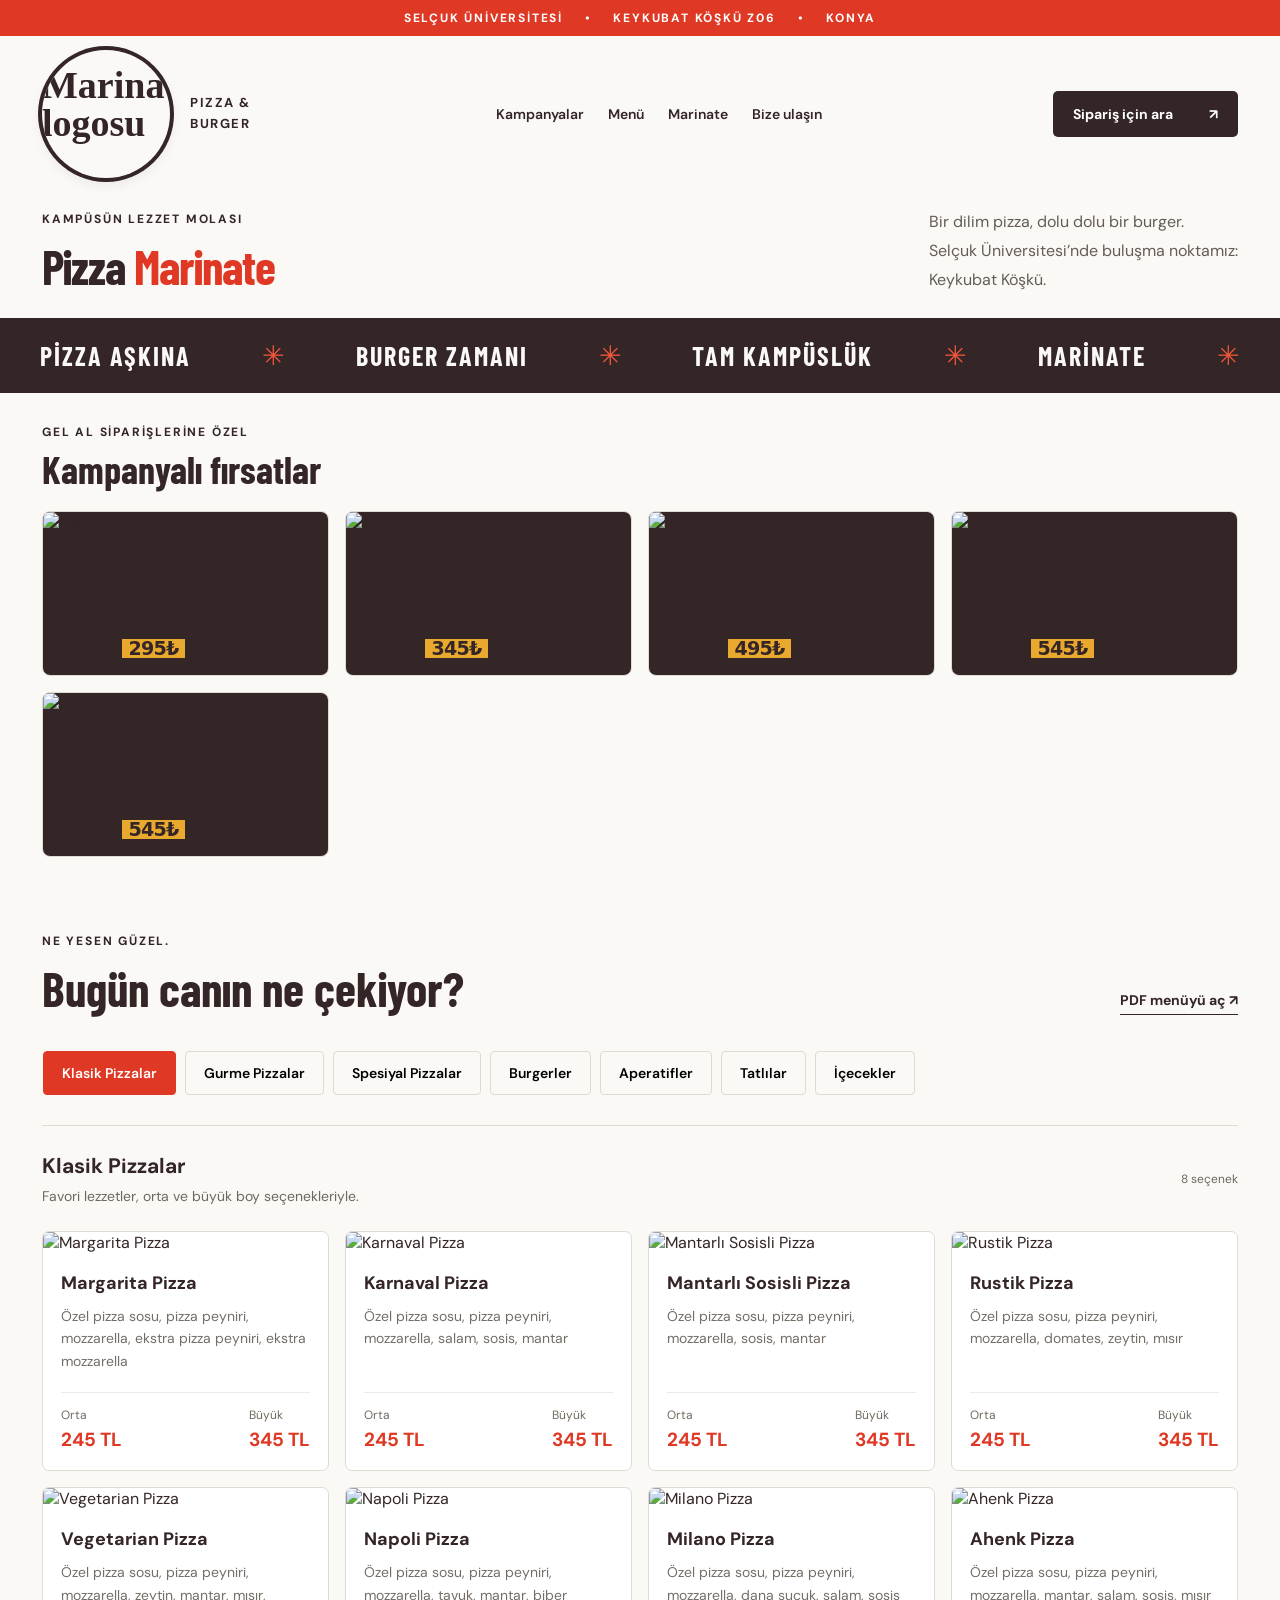
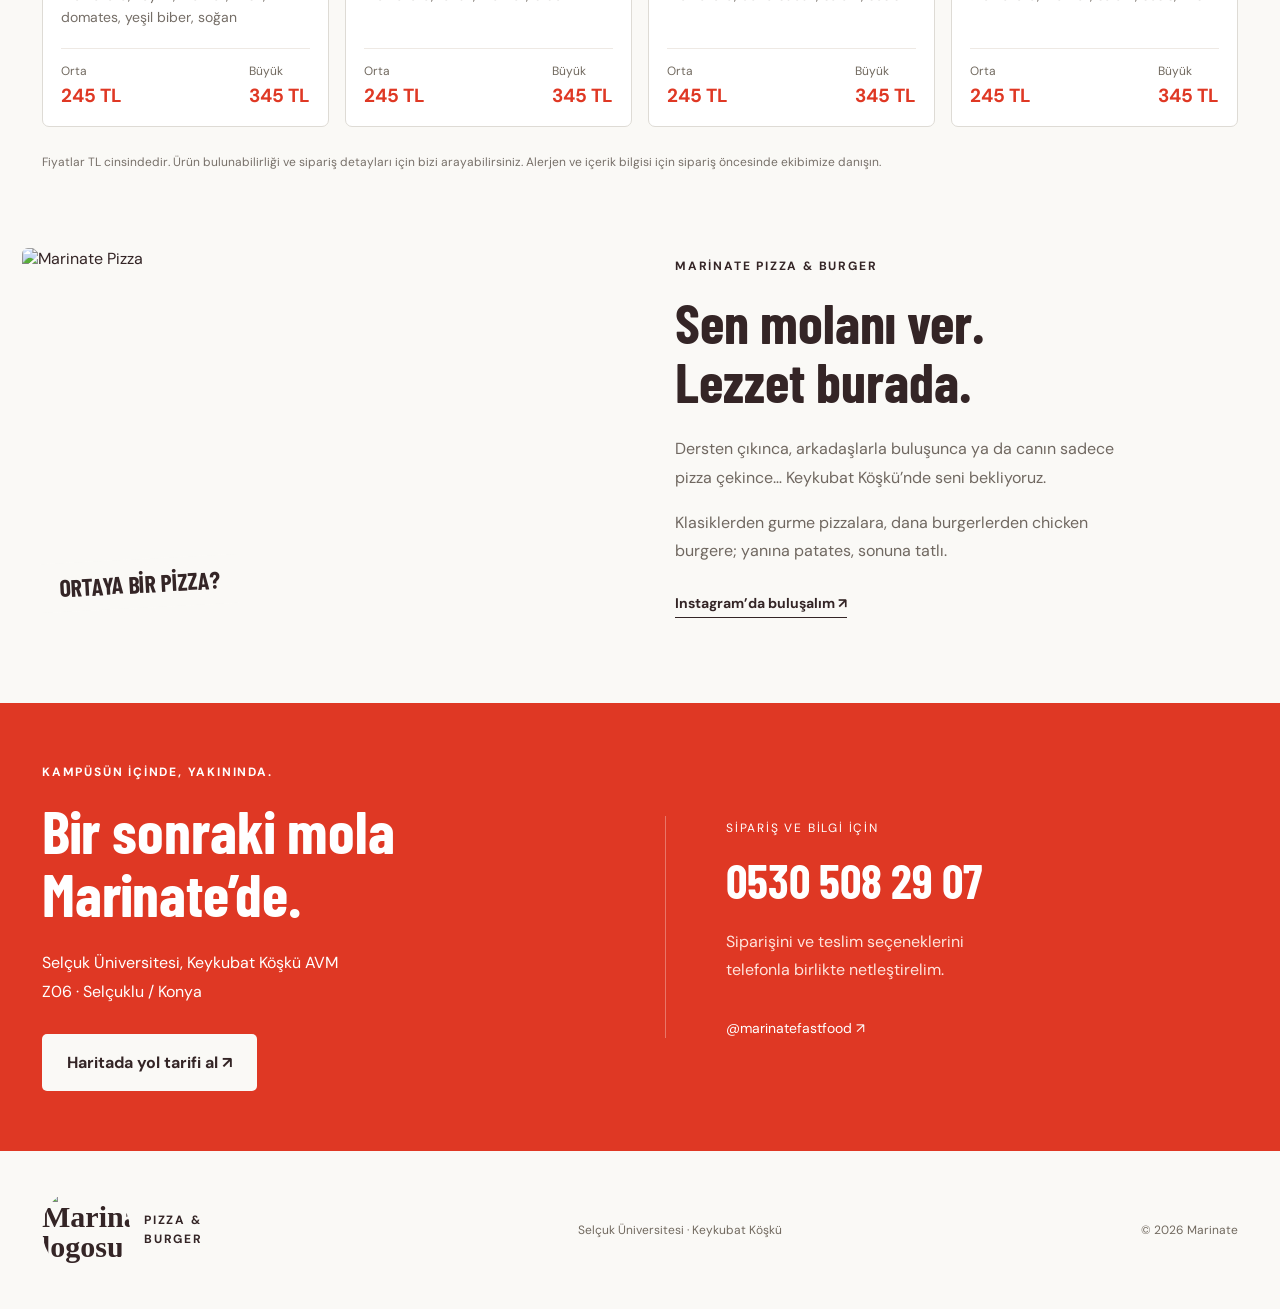
==== index.html @ 052c7c67 "Add files via upload" ====
<!doctype html><html lang="tr"><head><meta charset="UTF-8"><meta name="viewport" content="width=device-width,initial-scale=1"><meta name="theme-color" content="#e53923"><meta name="description" content="Marinate Pizza & Burger — Selçuk Üniversitesi Keykubat Köşkü Z06, Konya. Pizza, burger ve tüm menü fiyatlarını keşfedin. Sipariş: 0530 508 29 07."><title>Pizza Marinate | Selçuk Üniversitesi, Konya</title><link rel="icon" href="assets/logo-sharp.png"><link rel="stylesheet" href="style.css"></head><body><a class="skip" href="#menu">Menüye geç</a><div class="topline">SELÇUK ÜNİVERSİTESİ <span>•</span> KEYKUBAT KÖŞKÜ Z06 <span>•</span> KONYA</div><header><a class="brand" href="#" aria-label="Marinate ana sayfa"><img src="assets/logo-sharp.png" width="128" height="128" alt="Marinate logosu"><span class="brand-caption">PIZZA & BURGER</span></a><nav aria-label="Ana menü"><a href="#kampanyalar">Kampanyalar</a><a href="#menu">Menü</a><a href="#marinate">Marinate</a><a href="#konum">Bize ulaşın</a></nav><a class="button dark small" href="tel:+905305082907">Sipariş için ara <span>↗</span></a></header><main><section class="hero hero-intro"><div class="hero-copy"><div class="eyebrow">KAMPÜSÜN LEZZET MOLASI</div><h1>Pizza <em>Marinate</em></h1></div><p class="intro-description">Bir dilim pizza, dolu dolu bir burger.<br>Selçuk Üniversitesi’nde buluşma noktamız:<br>Keykubat Köşkü.</p></section><div class="ticker" aria-hidden="true"><span>PİZZA AŞKINA</span>✳<span>BURGER ZAMANI</span>✳<span>TAM KAMPÜSLÜK</span>✳<span>MARİNATE</span>✳</div><section class="campaigns compact-offers" id="kampanyalar" aria-labelledby="campaign-heading"><div class="section-heading"><div><div class="eyebrow">GEL AL SİPARİŞLERİNE ÖZEL</div><h2 id="campaign-heading">Kampanyalı fırsatlar</h2></div></div><div class="campaign-grid"><article class="campaign-card"><div class="campaign-art"><picture><img src="assets/campaign-1.jpg" alt="Klasik Pizza" width="1000" height="572" loading="lazy"></picture><span class="campaign-price" style="--badge-bg:rgb(233,169,46)" aria-hidden="true">295₺</span></div></article><article class="campaign-card"><div class="campaign-art"><picture><img src="assets/campaign-2.jpg" alt="Gurme Pizza" width="1000" height="572" loading="lazy"></picture><span class="campaign-price" style="--badge-bg:rgb(233,169,46)" aria-hidden="true">345₺</span></div></article><article class="campaign-card"><div class="campaign-art"><picture><img src="assets/campaign-3.jpg" alt="İkili Klasik" width="1000" height="572" loading="lazy"></picture><span class="campaign-price" style="--badge-bg:rgb(233,169,46)" aria-hidden="true">495₺</span></div></article><article class="campaign-card"><div class="campaign-art"><picture><img src="assets/campaign-4.jpg" alt="İkili Gurme" width="1000" height="572" loading="lazy"></picture><span class="campaign-price" style="--badge-bg:rgb(233,169,46)" aria-hidden="true">545₺</span></div></article><article class="campaign-card"><div class="campaign-art"><picture><img src="assets/campaign-5.jpg" alt="İkili Burger" width="1000" height="572" loading="lazy"></picture><span class="campaign-price" style="--badge-bg:rgb(233,169,46)" aria-hidden="true">545₺</span></div></article></div></section><section class="menu-section" id="menu"><div class="section-heading"><div><div class="eyebrow">NE YESEN GÜZEL.</div><h2>Bugün canın ne çekiyor?</h2></div><a href="marinate-menu.pdf" target="_blank" rel="noopener" class="text-link">PDF menüyü aç ↗</a></div><div class="categories" role="group" aria-label="Menü kategorileri"></div><div class="menu-bar"><div><h3 id="category-title">Klasik Pizzalar</h3><p id="category-note">Favori lezzetler, orta ve büyük boy seçenekleriyle.</p></div><span id="item-count"></span></div><div class="product-grid" id="products" aria-live="polite"></div><p class="menu-footnote">Fiyatlar TL cinsindedir. Ürün bulunabilirliği ve sipariş detayları için bizi arayabilirsiniz. Alerjen ve içerik bilgisi için sipariş öncesinde ekibimize danışın.</p></section><section class="about" id="marinate"><div class="about-image"><img src="assets/pizza6.png" alt="Marinate Pizza" loading="lazy"><span>ORTAYA BİR PİZZA?</span></div><div class="about-copy"><div class="eyebrow">MARİNATE PIZZA & BURGER</div><h2>Sen molanı ver.<br>Lezzet burada.</h2><p>Dersten çıkınca, arkadaşlarla buluşunca ya da canın sadece pizza çekince… Keykubat Köşkü’nde seni bekliyoruz.</p><p>Klasiklerden gurme pizzalara, dana burgerlerden chicken burgere; yanına patates, sonuna tatlı.</p><a class="text-link" href="https://www.instagram.com/marinatefastfood/" target="_blank" rel="noopener">Instagram’da buluşalım ↗</a></div></section><section class="contact" id="konum"><div><div class="eyebrow">KAMPÜSÜN İÇİNDE, YAKININDA.</div><h2>Bir sonraki mola<br>Marinate’de.</h2><address>Selçuk Üniversitesi, Keykubat Köşkü AVM<br>Z06 · Selçuklu / Konya</address><a class="button light" href="https://www.google.com/maps/search/?api=1&query=Sel%C3%A7uk+%C3%9Cniversitesi+Keykubat+K%C3%B6%C5%9Fk%C3%BC+Konya" target="_blank" rel="noopener">Haritada yol tarifi al ↗</a></div><div class="contact-right"><span>SİPARİŞ VE BİLGİ İÇİN</span><a class="phone" href="tel:+905305082907">0530 508 29 07</a><p>Siparişini ve teslim seçeneklerini<br>telefonla birlikte netleştirelim.</p><a href="https://www.instagram.com/marinatefastfood/" target="_blank" rel="noopener">@marinatefastfood ↗</a></div></section></main><footer><a class="brand" href="#"><img src="assets/logo-sharp.png" width="128" height="128" alt="Marinate logosu"><span class="brand-caption">PIZZA & BURGER</span></a><p>Selçuk Üniversitesi · Keykubat Köşkü</p><span>© 2026 Marinate</span></footer><div class="mobile-actions"><a href="#menu">Menüyü gör</a><a href="tel:+905305082907">Sipariş için ara ↗</a></div><script src="app.js"></script></body></html>
---- style.css ----
@import url('https://fonts.googleapis.com/css2?family=Barlow+Condensed:wght@600;700;800&family=DM+Sans:wght@400;500;600;700&display=swap');
:root{--red:#df3824;--ink:#24211f;--paper:#faf9f6;--line:#dedbd5}*{box-sizing:border-box}html{scroll-behavior:smooth;scroll-padding-top:30px}body{margin:0;background:var(--paper);color:var(--ink);font-family:'DM Sans',Arial,sans-serif;font-size:16px}a{color:inherit;text-decoration:none}button{font:inherit}a,button{-webkit-tap-highlight-color:transparent}a:focus-visible,button:focus-visible{outline:3px solid #2676a6;outline-offset:5px}.skip{position:absolute;top:-80px;background:white;padding:15px;z-index:10}.skip:focus{top:0}.topline{background:var(--red);color:#fff;text-align:center;padding:10px 12px;font-size:12px;font-weight:700;letter-spacing:1.8px}.topline span{margin:0 17px}header{max-width:1320px;margin:auto;padding:26px 42px;display:flex;align-items:center;justify-content:space-between;gap:22px}.brand{font-family:Georgia,serif;font-size:38px;font-weight:bold;letter-spacing:-2px;line-height:1}.brand span{display:block;font:700 10px 'DM Sans',sans-serif;letter-spacing:3px;margin-top:8px;text-align:center}nav{display:flex;gap:32px;font-size:14px;font-weight:600}.button{display:inline-flex;gap:36px;align-items:center;justify-content:center;font-weight:700;padding:18px 25px;border-radius:5px}.small{padding:14px 20px;font-size:14px}.dark{background:var(--ink);color:white}.red{background:var(--red);color:white}.light{background:var(--paper);color:var(--ink)}.button:hover{filter:brightness(.92);transform:translateY(-1px)}.hero{max-width:1320px;padding:34px 42px 60px;margin:auto;display:grid;grid-template-columns:1fr 1fr;gap:45px;align-items:center}.eyebrow{font-size:12px;font-weight:700;letter-spacing:1.8px;line-height:1.5}.eyebrow span{display:inline-block;width:23px;height:2px;background:var(--red);vertical-align:middle;margin-right:8px}h1,h2,h3,p{margin-top:0}h1,h2{font-family:'Barlow Condensed','Arial Narrow',Impact,sans-serif}h1{font-size:clamp(54px,5.5vw,80px);line-height:1.02;letter-spacing:-1px;margin:22px 0}h1 em{font-style:normal;color:var(--red)}.hero-copy>p{color:#66615c;line-height:1.75;margin-bottom:28px}.actions{display:flex;align-items:center;gap:28px}.text-link{font-size:14px;font-weight:700;border-bottom:1px solid;padding-bottom:5px}.hero-note{font-size:11px;font-weight:600;letter-spacing:2px;margin-top:43px;color:#77706a}.hero-visual{position:relative;height:490px;background:#513924;border-radius:9px;overflow:hidden}.hero-visual>img{width:100%;height:100%;object-fit:cover}.hero-visual:after{content:'';position:absolute;inset:0;background:linear-gradient(#0004,transparent 30%,transparent 65%,#0009);pointer-events:none}.image-top,.image-caption{position:absolute;color:white;z-index:1;left:24px;font-size:12px;letter-spacing:1.5px}.image-top{top:24px;font-weight:bold}.image-caption{bottom:22px;letter-spacing:0}.price-stamp{position:absolute;right:19px;bottom:25px;z-index:2;background:#f4c64d;transform:rotate(-7deg);width:135px;height:135px;border-radius:50%;display:flex;flex-direction:column;justify-content:center;align-items:center;font-size:17px}.price-stamp strong{font-family:'Barlow Condensed',Impact,sans-serif;font-size:30px}.price-stamp span{font-size:12px;margin-top:7px}.ticker{background:var(--ink);color:#faf9f6;display:flex;align-items:center;justify-content:space-around;gap:30px;overflow:hidden;white-space:nowrap;padding:20px;font-size:27px;color:#ee573b}.ticker span{font-family:'Barlow Condensed',Impact,sans-serif;letter-spacing:2px;color:var(--paper);font-weight:700;font-size:26px}.menu-section{max-width:1320px;margin:auto;padding:75px 42px}.section-heading{display:flex;align-items:end;justify-content:space-between;gap:20px;margin-bottom:32px}.section-heading h2{font-size:48px;line-height:1.1;margin:12px 0 0}.section-heading>a{flex-shrink:0}.categories{display:flex;gap:9px;overflow:auto;padding:4px 1px 18px}.categories button{border:1px solid var(--line);background:transparent;white-space:nowrap;cursor:pointer;border-radius:4px;padding:12px 18px;font-size:14px;font-weight:600}.categories button[aria-pressed=true]{background:var(--red);border-color:var(--red);color:white}.menu-bar{display:flex;justify-content:space-between;align-items:center;border-top:1px solid var(--line);margin-top:12px;padding:26px 0}.menu-bar h3{font-size:21px;margin-bottom:7px}.menu-bar p{font-size:14px;color:#6f6861;margin-bottom:0}.menu-bar>span{font-size:12px;white-space:nowrap;color:#6f6861}.product-grid{display:grid;grid-template-columns:repeat(4,minmax(0,1fr));gap:22px}.card{border:1px solid var(--line);border-radius:7px;overflow:hidden;background:white;display:flex;flex-direction:column}.card img{width:100%;aspect-ratio:1.6;object-fit:cover;transition:transform .3s}.card:hover img{transform:scale(1.035)}.card-img{overflow:hidden}.card-body{padding:18px;display:flex;flex:1;flex-direction:column}.card h4{font-size:18px;margin:0 0 10px}.card p{font-size:14px;line-height:1.6;color:#756e67;margin-bottom:20px;flex:1}.prices{display:flex;justify-content:space-between;gap:12px;border-top:1px solid #eee9e4;padding-top:14px}.prices span{font-size:12px;color:#71695f}.prices strong{display:block;color:var(--red);font-size:19px;margin-top:4px}.menu-footnote{margin:25px 0 0;color:#777069;font-size:12px;line-height:1.7}.about{max-width:1236px;margin:0 auto 75px;display:grid;grid-template-columns:1fr 1fr;gap:70px;align-items:center}.about-image{position:relative;height:380px;overflow:hidden;border-radius:6px}.about-image img{width:100%;height:100%;object-fit:cover}.about-image span{position:absolute;bottom:20px;left:20px;background:var(--paper);font:700 24px 'Barlow Condensed',Impact,sans-serif;transform:rotate(-3deg);padding:10px 17px}.about-copy h2{font-size:56px;line-height:1.05;margin:18px 0 24px}.about-copy p{max-width:440px;line-height:1.8;color:#706861}.about-copy .text-link{display:inline-block;margin-top:12px}.contact{background:var(--red);color:white;padding:60px max(42px,calc((100vw - 1236px)/2));display:grid;grid-template-columns:1fr 1fr;gap:50px}.contact h2{font-size:60px;line-height:1.05;margin:18px 0 24px}.contact address{font-style:normal;line-height:1.8;margin-bottom:28px}.contact-right{align-self:center;border-left:1px solid #ffffff50;padding-left:60px}.contact-right>span{font-size:12px;letter-spacing:1.8px}.phone{display:block;font:700 clamp(32px,3.7vw,52px) 'Barlow Condensed',Impact,sans-serif;margin:15px 0 20px}.contact-right p{line-height:1.7;color:#ffe3dc}.contact-right>a:last-child{display:inline-block;margin-top:20px;font-size:14px}footer{max-width:1320px;margin:auto;padding:35px 42px;display:flex;align-items:center;justify-content:space-between;gap:25px}footer .brand{font-size:30px}footer p,footer>span{font-size:12px;color:#71695f;margin:0}.mobile-actions{display:none}@media(min-width:1500px){.hero{padding-top:50px;padding-bottom:75px}}@media(max-width:1000px){.hero{gap:28px}.hero-visual{height:440px}.product-grid{grid-template-columns:repeat(3,minmax(0,1fr))}.about{margin-left:42px;margin-right:42px;gap:35px}.actions{gap:18px}.contact-right{padding-left:30px}}@media(max-width:700px){header{padding:22px}.topline{font-size:10px;letter-spacing:1px}.topline span{margin:0 6px}nav{display:none}.brand{font-size:32px}.small{font-size:12px;padding:12px;gap:8px}.hero{padding:20px 22px 30px;grid-template-columns:1fr;gap:28px}.hero h1{font-size:62px}.hero-copy>p{font-size:15px}.hero-note{margin-top:25px;font-size:10px}.hero-visual{height:340px}.ticker{padding:16px;justify-content:flex-start;gap:25px}.ticker span{font-size:21px}.menu-section{padding:45px 20px}.section-heading{align-items:start;flex-direction:column;gap:18px}.section-heading h2{font-size:39px}.categories{margin-right:-20px}.menu-bar{gap:15px}.menu-bar p{font-size:13px}.product-grid{grid-template-columns:repeat(2,minmax(0,1fr));gap:12px}.card-body{padding:13px}.card h4{font-size:16px;line-height:1.3}.card p{font-size:12px}.prices{gap:5px}.prices strong{font-size:17px}.about{margin:0 22px 45px;grid-template-columns:1fr;gap:27px}.about-image{height:300px}.about-copy h2{font-size:48px}.contact{padding:42px 22px;grid-template-columns:1fr;gap:32px}.contact h2{font-size:52px}.contact-right{border-left:0;border-top:1px solid #ffffff50;padding:27px 0 0}.phone{font-size:44px}footer{padding:30px 22px 100px;flex-wrap:wrap}footer p{display:none}.mobile-actions{display:flex;position:fixed;bottom:0;left:0;right:0;z-index:8;background:white;border-top:1px solid var(--line);padding:10px 15px calc(10px + env(safe-area-inset-bottom));gap:10px}.mobile-actions a{flex:1;text-align:center;font-size:14px;font-weight:bold;padding:13px;border:1px solid var(--line);border-radius:4px}.mobile-actions a:last-child{background:var(--red);color:white;border-color:var(--red)}}@media(prefers-reduced-motion:reduce){html{scroll-behavior:auto}*{transition:none!important}}
/* Marinate original identity and gel-al offers */
:root{--red:#df3824;--ink:#342526;--gold:#e8a610}
header{padding-top:14px;padding-bottom:14px}.brand{display:flex;align-items:center;gap:14px;letter-spacing:0}.brand img{display:block;width:90px;height:90px;border-radius:50%;object-fit:cover}.brand .brand-caption{font:700 12px 'DM Sans',Arial,sans-serif;letter-spacing:1.8px;max-width:75px;line-height:1.6;text-align:left;margin:0}footer .brand img{width:66px;height:66px}header nav{gap:24px}.hero .button{gap:20px}.campaigns{max-width:1320px;margin:auto;padding:64px 42px 0}.campaign-label{font-size:12px;letter-spacing:1.3px;border:1px solid var(--gold);border-radius:30px;padding:10px 16px;white-space:nowrap;font-weight:700}.campaign-grid{display:grid;grid-template-columns:repeat(3,minmax(0,1fr));gap:22px}.campaign-card{background:white;border:1px solid var(--line);border-radius:8px;overflow:hidden}.campaign-art{position:relative;container-type:inline-size;background:#342526}.campaign-art img{width:100%;height:auto;display:block}.campaign-price{position:absolute;left:28%;top:79%;font-family:'DM Sans',Arial,sans-serif;font-weight:700;font-size:7.7cqw;letter-spacing:-.035em;line-height:1;color:#342526}.campaign-details{padding:20px}.campaign-title{display:flex;gap:12px;justify-content:space-between;align-items:flex-start}.campaign-title h3{font-size:18px;line-height:1.35;margin-bottom:12px}.campaign-title strong{white-space:nowrap;color:var(--red);font-size:21px}.campaign-details p{font-size:14px;color:#71675f;line-height:1.7;min-height:72px;margin-bottom:17px}.campaign-details>a{font-size:14px;font-weight:700;border-bottom:1px solid var(--line);padding-bottom:4px;display:inline-block}.campaign-card:nth-child(even) .campaign-details{border-top:3px solid #d63b46}.campaign-card:nth-child(odd) .campaign-details{border-top:3px solid var(--gold)}
@media(max-width:1050px){header nav{gap:14px}.brand .brand-caption{display:none}.campaign-grid{grid-template-columns:repeat(2,minmax(0,1fr))}.campaigns .section-heading{align-items:start}.campaigns h2{font-size:42px}}
@media(max-width:700px){header{padding:12px 22px}.brand img{width:74px;height:74px}.campaigns{padding:40px 20px 0}.campaigns h2{font-size:39px}.campaign-grid{grid-template-columns:1fr;gap:22px}.campaigns .section-heading{gap:15px}.campaign-label{font-size:12px;padding:8px 12px}.campaign-details p{min-height:0;font-size:14px}.campaign-details{padding:20px}.campaign-title h3{font-size:19px}.campaign-title strong{font-size:23px}.hero .actions{gap:15px}.hero .button{padding:17px 18px;gap:12px;font-size:14px}}
/* Clear original logo, compact pizza hero and aligned campaign prices. */
@font-face{font-family:MarinatePrice;src:url('assets/price-bold.ttf') format('truetype');font-style:normal;font-weight:700;font-display:swap}
header .brand img{width:128px;height:128px;object-fit:contain;opacity:1;filter:none;box-shadow:0 0 0 4px #342526,0 5px 14px #34252618}header .brand{gap:20px}header .brand .brand-caption{font-size:13px;letter-spacing:1.5px;color:#342526}footer .brand img{width:88px;height:88px;object-fit:contain;opacity:1;filter:none}
.hero{grid-template-columns:1.15fr .85fr;padding-top:20px;padding-bottom:35px;gap:50px}.hero h1{font-size:clamp(48px,4.5vw,64px)}.hero-note{margin-top:26px}.hero-pizza{width:100%;max-width:440px;height:auto;justify-self:end;background:#342526;border-radius:8px}.hero-pizza>img{display:block;width:100%;height:auto;aspect-ratio:1.6;object-fit:cover}.hero-pizza:after{display:none}.pizza-caption{padding:17px 20px;color:white;display:flex;align-items:center;justify-content:space-between;gap:12px}.pizza-caption strong{font-size:17px}.pizza-caption span{font-size:13px;white-space:nowrap;color:#f6ce6f}
.campaign-price{left:27.6%;top:78%;width:22.4%;height:11.7%;padding:0;display:flex;align-items:center;justify-content:center;background:var(--badge-bg,#e9a92e);font-family:MarinatePrice,'DejaVu Sans',Arial,sans-serif;font-size:6.7cqw;font-weight:700;line-height:1;letter-spacing:-.04em;color:#342526;white-space:nowrap;font-variant-numeric:tabular-nums}
@media(max-width:1000px){header .brand img{width:112px;height:112px}.hero{gap:30px}.pizza-caption{flex-direction:column;align-items:start;gap:6px}}
@media(max-width:700px){header .brand img{width:106px;height:106px}header{padding-top:16px;padding-bottom:16px}.hero{grid-template-columns:1fr;gap:24px;padding-top:16px;padding-bottom:28px}.hero h1{font-size:51px}.hero-pizza{max-width:330px;justify-self:center}.pizza-caption{flex-direction:row;align-items:center;padding:14px 15px}.pizza-caption strong{font-size:15px}.pizza-caption span{font-size:12px}footer .brand img{width:80px;height:80px}}

.hero.hero-intro{display:block;padding-top:16px;padding-bottom:24px}.hero.hero-intro h1{font-size:48px;line-height:1.1;margin:12px 0 0}@media(max-width:700px){.hero.hero-intro{padding-top:12px;padding-bottom:22px}.hero.hero-intro h1{font-size:40px}}

.hero.hero-intro{display:grid;grid-template-columns:1fr 1fr;align-items:center;gap:36px}.intro-description{margin:0;justify-self:end;color:#665c56;font-size:16px;line-height:1.8;max-width:440px}@media(max-width:700px){.hero.hero-intro{grid-template-columns:1fr;gap:18px}.intro-description{justify-self:start;font-size:15px}}

/* Compact poster cards; menu cards use the same responsive column count. */
.compact-offers{padding-top:30px}
.compact-offers .section-heading{margin-bottom:20px}
.compact-offers .section-heading h2{font-size:38px;margin-top:8px}
.compact-offers .campaign-grid,.product-grid{grid-template-columns:repeat(4,minmax(0,1fr));gap:16px}
.compact-offers .campaign-art picture{display:block}
.compact-offers .campaign-art img{display:block;width:100%;height:auto}
@media(max-width:1000px){
.compact-offers .campaign-grid,.product-grid{grid-template-columns:repeat(2,minmax(0,1fr))}
}
@media(max-width:700px){
.compact-offers{padding:25px 16px 0}
.compact-offers .section-heading h2{font-size:30px}
.compact-offers .campaign-grid,.product-grid{gap:10px}
.compact-offers .campaign-card{min-width:0;border-radius:6px}
.menu-section{padding:34px 16px}
.card-body{padding:10px}.card h4{font-size:16px;overflow-wrap:anywhere}
.card p{font-size:14px}.prices{flex-wrap:wrap}.prices span{font-size:14px}
}
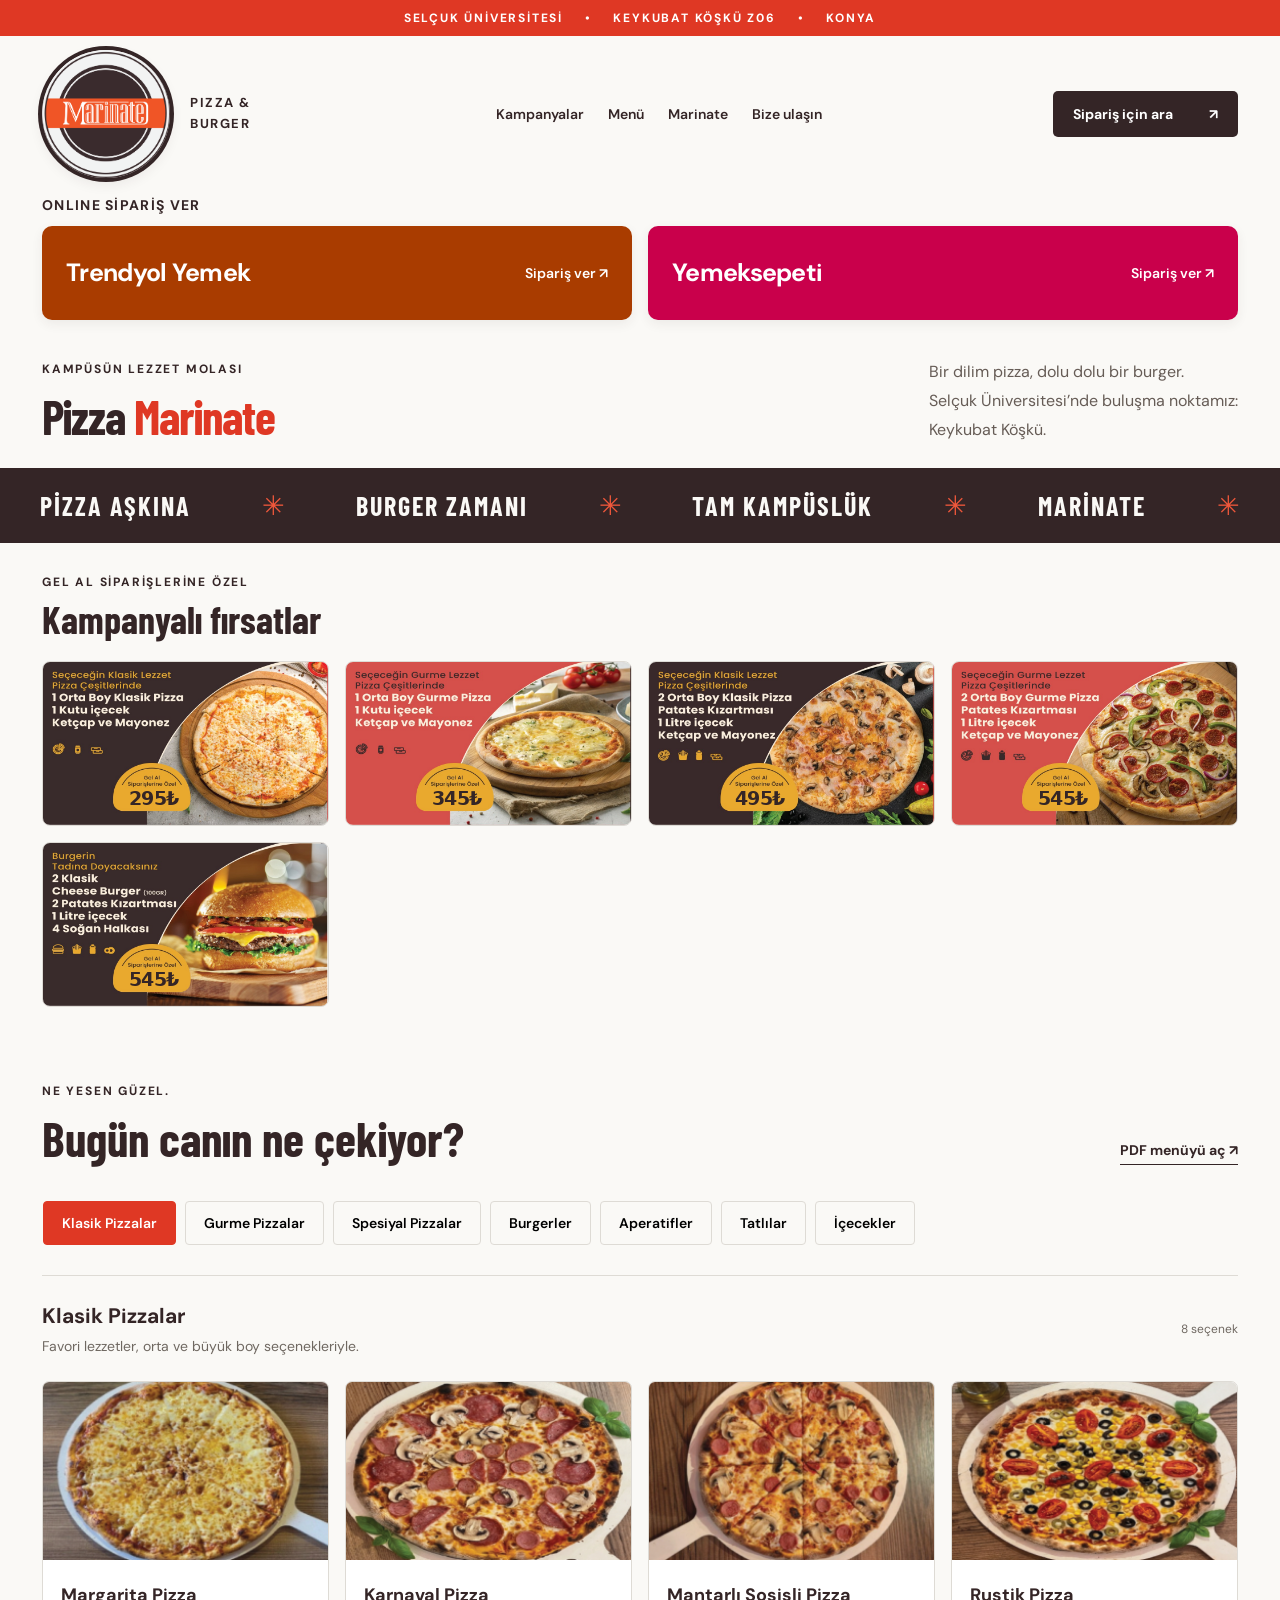
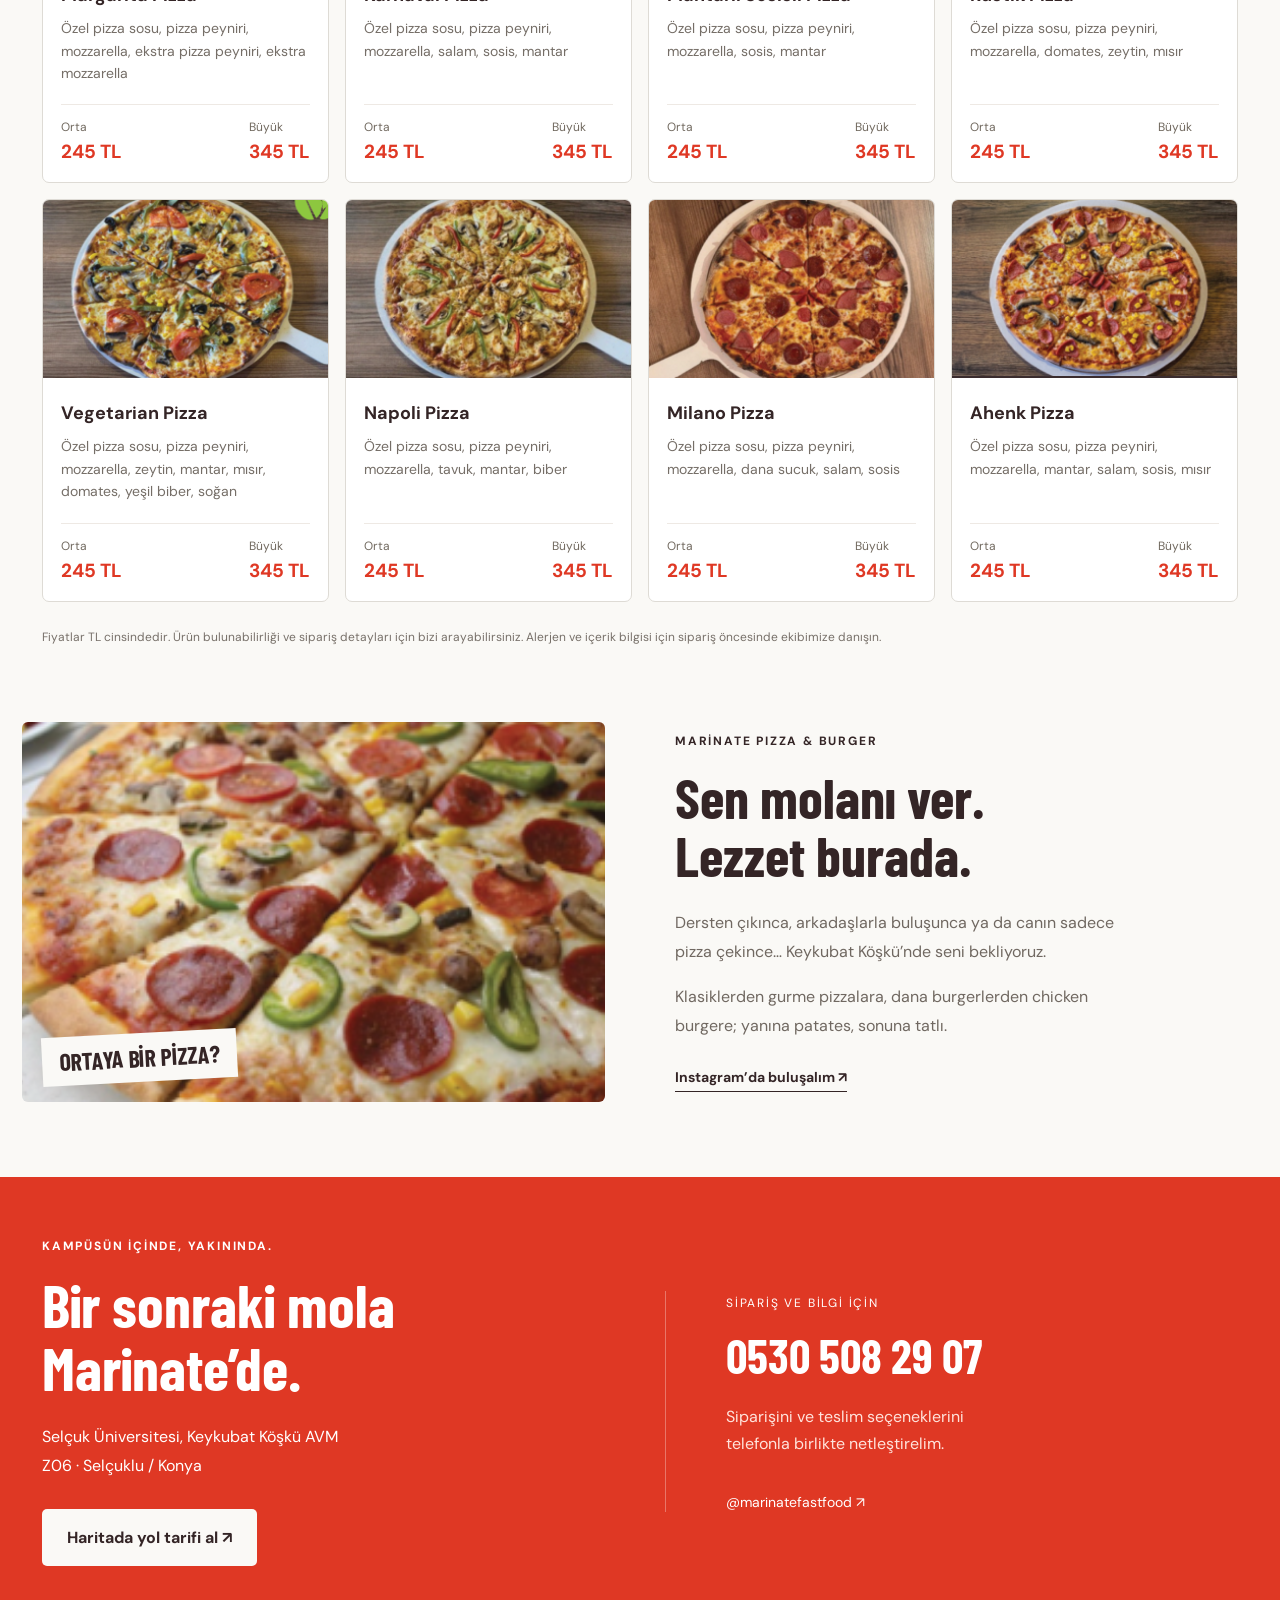
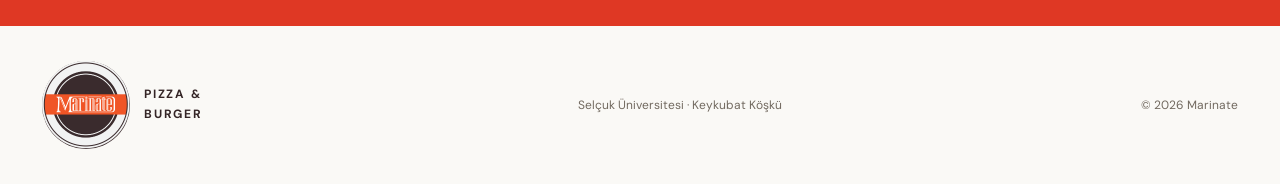
==== commit ef1f2025: "Add files via upload" ====
--- a/index.html
+++ b/index.html
@@ -1 +1,14 @@
-<!doctype html><html lang="tr"><head><meta charset="UTF-8"><meta name="viewport" content="width=device-width,initial-scale=1"><meta name="theme-color" content="#e53923"><meta name="description" content="Marinate Pizza & Burger — Selçuk Üniversitesi Keykubat Köşkü Z06, Konya. Pizza, burger ve tüm menü fiyatlarını keşfedin. Sipariş: 0530 508 29 07."><title>Pizza Marinate | Selçuk Üniversitesi, Konya</title><link rel="icon" href="assets/logo-sharp.png"><link rel="stylesheet" href="style.css"></head><body><a class="skip" href="#menu">Menüye geç</a><div class="topline">SELÇUK ÜNİVERSİTESİ <span>•</span> KEYKUBAT KÖŞKÜ Z06 <span>•</span> KONYA</div><header><a class="brand" href="#" aria-label="Marinate ana sayfa"><img src="assets/logo-sharp.png" width="128" height="128" alt="Marinate logosu"><span class="brand-caption">PIZZA & BURGER</span></a><nav aria-label="Ana menü"><a href="#kampanyalar">Kampanyalar</a><a href="#menu">Menü</a><a href="#marinate">Marinate</a><a href="#konum">Bize ulaşın</a></nav><a class="button dark small" href="tel:+905305082907">Sipariş için ara <span>↗</span></a></header><main><section class="hero hero-intro"><div class="hero-copy"><div class="eyebrow">KAMPÜSÜN LEZZET MOLASI</div><h1>Pizza <em>Marinate</em></h1></div><p class="intro-description">Bir dilim pizza, dolu dolu bir burger.<br>Selçuk Üniversitesi’nde buluşma noktamız:<br>Keykubat Köşkü.</p></section><div class="ticker" aria-hidden="true"><span>PİZZA AŞKINA</span>✳<span>BURGER ZAMANI</span>✳<span>TAM KAMPÜSLÜK</span>✳<span>MARİNATE</span>✳</div><section class="campaigns compact-offers" id="kampanyalar" aria-labelledby="campaign-heading"><div class="section-heading"><div><div class="eyebrow">GEL AL SİPARİŞLERİNE ÖZEL</div><h2 id="campaign-heading">Kampanyalı fırsatlar</h2></div></div><div class="campaign-grid"><article class="campaign-card"><div class="campaign-art"><picture><img src="assets/campaign-1.jpg" alt="Klasik Pizza" width="1000" height="572" loading="lazy"></picture><span class="campaign-price" style="--badge-bg:rgb(233,169,46)" aria-hidden="true">295₺</span></div></article><article class="campaign-card"><div class="campaign-art"><picture><img src="assets/campaign-2.jpg" alt="Gurme Pizza" width="1000" height="572" loading="lazy"></picture><span class="campaign-price" style="--badge-bg:rgb(233,169,46)" aria-hidden="true">345₺</span></div></article><article class="campaign-card"><div class="campaign-art"><picture><img src="assets/campaign-3.jpg" alt="İkili Klasik" width="1000" height="572" loading="lazy"></picture><span class="campaign-price" style="--badge-bg:rgb(233,169,46)" aria-hidden="true">495₺</span></div></article><article class="campaign-card"><div class="campaign-art"><picture><img src="assets/campaign-4.jpg" alt="İkili Gurme" width="1000" height="572" loading="lazy"></picture><span class="campaign-price" style="--badge-bg:rgb(233,169,46)" aria-hidden="true">545₺</span></div></article><article class="campaign-card"><div class="campaign-art"><picture><img src="assets/campaign-5.jpg" alt="İkili Burger" width="1000" height="572" loading="lazy"></picture><span class="campaign-price" style="--badge-bg:rgb(233,169,46)" aria-hidden="true">545₺</span></div></article></div></section><section class="menu-section" id="menu"><div class="section-heading"><div><div class="eyebrow">NE YESEN GÜZEL.</div><h2>Bugün canın ne çekiyor?</h2></div><a href="marinate-menu.pdf" target="_blank" rel="noopener" class="text-link">PDF menüyü aç ↗</a></div><div class="categories" role="group" aria-label="Menü kategorileri"></div><div class="menu-bar"><div><h3 id="category-title">Klasik Pizzalar</h3><p id="category-note">Favori lezzetler, orta ve büyük boy seçenekleriyle.</p></div><span id="item-count"></span></div><div class="product-grid" id="products" aria-live="polite"></div><p class="menu-footnote">Fiyatlar TL cinsindedir. Ürün bulunabilirliği ve sipariş detayları için bizi arayabilirsiniz. Alerjen ve içerik bilgisi için sipariş öncesinde ekibimize danışın.</p></section><section class="about" id="marinate"><div class="about-image"><img src="assets/pizza6.png" alt="Marinate Pizza" loading="lazy"><span>ORTAYA BİR PİZZA?</span></div><div class="about-copy"><div class="eyebrow">MARİNATE PIZZA & BURGER</div><h2>Sen molanı ver.<br>Lezzet burada.</h2><p>Dersten çıkınca, arkadaşlarla buluşunca ya da canın sadece pizza çekince… Keykubat Köşkü’nde seni bekliyoruz.</p><p>Klasiklerden gurme pizzalara, dana burgerlerden chicken burgere; yanına patates, sonuna tatlı.</p><a class="text-link" href="https://www.instagram.com/marinatefastfood/" target="_blank" rel="noopener">Instagram’da buluşalım ↗</a></div></section><section class="contact" id="konum"><div><div class="eyebrow">KAMPÜSÜN İÇİNDE, YAKININDA.</div><h2>Bir sonraki mola<br>Marinate’de.</h2><address>Selçuk Üniversitesi, Keykubat Köşkü AVM<br>Z06 · Selçuklu / Konya</address><a class="button light" href="https://www.google.com/maps/search/?api=1&query=Sel%C3%A7uk+%C3%9Cniversitesi+Keykubat+K%C3%B6%C5%9Fk%C3%BC+Konya" target="_blank" rel="noopener">Haritada yol tarifi al ↗</a></div><div class="contact-right"><span>SİPARİŞ VE BİLGİ İÇİN</span><a class="phone" href="tel:+905305082907">0530 508 29 07</a><p>Siparişini ve teslim seçeneklerini<br>telefonla birlikte netleştirelim.</p><a href="https://www.instagram.com/marinatefastfood/" target="_blank" rel="noopener">@marinatefastfood ↗</a></div></section></main><footer><a class="brand" href="#"><img src="assets/logo-sharp.png" width="128" height="128" alt="Marinate logosu"><span class="brand-caption">PIZZA & BURGER</span></a><p>Selçuk Üniversitesi · Keykubat Köşkü</p><span>© 2026 Marinate</span></footer><div class="mobile-actions"><a href="#menu">Menüyü gör</a><a href="tel:+905305082907">Sipariş için ara ↗</a></div><script src="app.js"></script></body></html>
+<!doctype html><html lang="tr"><head><meta charset="UTF-8"><meta name="viewport" content="width=device-width,initial-scale=1"><meta name="theme-color" content="#e53923"><meta name="description" content="Marinate Pizza & Burger — Selçuk Üniversitesi Keykubat Köşkü Z06, Konya. Pizza, burger ve tüm menü fiyatlarını keşfedin. Sipariş: 0530 508 29 07."><title>Pizza Marinate | Selçuk Üniversitesi, Konya</title><link rel="icon" href="assets/logo-sharp.png"><link rel="stylesheet" href="style.css"><style>
+.order-platforms{max-width:1320px;margin:0 auto;padding:4px 42px 22px}
+.order-platforms h2{font-family:'DM Sans',Arial,sans-serif;font-size:14px;font-weight:700;letter-spacing:1.3px;margin:0 0 12px;color:#342526}
+.order-platform-grid{display:grid;grid-template-columns:repeat(2,minmax(0,1fr));gap:16px}
+.order-platform{display:flex;align-items:center;justify-content:space-between;gap:16px;min-height:94px;padding:20px 24px;border-radius:10px;color:#fff;box-shadow:0 4px 12px #34252612;text-decoration:none;transition:transform .15s}
+.order-platform:hover{transform:translateY(-2px)}
+.order-platform.trendyol{background:#a93c00}.order-platform.yemeksepeti{background:#c9004b}
+.order-platform-brand{font-family:'DM Sans',Arial,sans-serif;font-size:25px;font-weight:700;line-height:1.25;letter-spacing:-.7px}
+.order-platform-action{font-size:14px;font-weight:600;white-space:nowrap}
+.order-platform:focus-visible{outline:3px solid #342526;outline-offset:4px}
+@media(max-width:700px){.order-platforms{padding:4px 16px 18px}.order-platform-grid{gap:10px}.order-platform{padding:16px 12px;min-height:100px;flex-direction:column;align-items:flex-start;justify-content:center;gap:10px}.order-platform-brand{font-size:18px;letter-spacing:-.4px}.order-platform-action{font-size:14px}}
+@media(max-width:350px){.order-platform-brand{font-size:16px}}
+@media(prefers-reduced-motion:reduce){.order-platform:hover{transform:none}}
+</style></head><body><a class="skip" href="#menu">Menüye geç</a><div class="topline">SELÇUK ÜNİVERSİTESİ <span>•</span> KEYKUBAT KÖŞKÜ Z06 <span>•</span> KONYA</div><header><a class="brand" href="#" aria-label="Marinate ana sayfa"><img src="assets/logo-sharp.png" width="128" height="128" alt="Marinate logosu"><span class="brand-caption">PIZZA & BURGER</span></a><nav aria-label="Ana menü"><a href="#kampanyalar">Kampanyalar</a><a href="#menu">Menü</a><a href="#marinate">Marinate</a><a href="#konum">Bize ulaşın</a></nav><a class="button dark small" href="tel:+905305082907">Sipariş için ara <span>↗</span></a></header><main><section class="order-platforms" aria-labelledby="order-platform-heading"><h2 id="order-platform-heading">ONLINE SİPARİŞ VER</h2><div class="order-platform-grid"><a class="order-platform trendyol" href="https://tgoyemek.com/restoranlar/479634" target="_blank" rel="noopener noreferrer" aria-label="Trendyol Yemek üzerinden Pizza Marinate siparişi ver, yeni sekmede açılır"><span class="order-platform-brand">Trendyol Yemek</span><span class="order-platform-action">Sipariş ver ↗</span></a><a class="order-platform yemeksepeti" href="https://www.yemeksepeti.com/restaurant/e8j5/pizza-marinate-e8j5" target="_blank" rel="noopener noreferrer" aria-label="Yemeksepeti üzerinden Pizza Marinate siparişi ver, yeni sekmede açılır"><span class="order-platform-brand">Yemeksepeti</span><span class="order-platform-action">Sipariş ver ↗</span></a></div></section><section class="hero hero-intro"><div class="hero-copy"><div class="eyebrow">KAMPÜSÜN LEZZET MOLASI</div><h1>Pizza <em>Marinate</em></h1></div><p class="intro-description">Bir dilim pizza, dolu dolu bir burger.<br>Selçuk Üniversitesi’nde buluşma noktamız:<br>Keykubat Köşkü.</p></section><div class="ticker" aria-hidden="true"><span>PİZZA AŞKINA</span>✳<span>BURGER ZAMANI</span>✳<span>TAM KAMPÜSLÜK</span>✳<span>MARİNATE</span>✳</div><section class="campaigns compact-offers" id="kampanyalar" aria-labelledby="campaign-heading"><div class="section-heading"><div><div class="eyebrow">GEL AL SİPARİŞLERİNE ÖZEL</div><h2 id="campaign-heading">Kampanyalı fırsatlar</h2></div></div><div class="campaign-grid"><article class="campaign-card"><div class="campaign-art"><picture><img src="assets/campaign-1.jpg" alt="Klasik Pizza" width="1000" height="572" loading="lazy"></picture><span class="campaign-price" style="--badge-bg:rgb(233,169,46)" aria-hidden="true">295₺</span></div></article><article class="campaign-card"><div class="campaign-art"><picture><img src="assets/campaign-2.jpg" alt="Gurme Pizza" width="1000" height="572" loading="lazy"></picture><span class="campaign-price" style="--badge-bg:rgb(233,169,46)" aria-hidden="true">345₺</span></div></article><article class="campaign-card"><div class="campaign-art"><picture><img src="assets/campaign-3.jpg" alt="İkili Klasik" width="1000" height="572" loading="lazy"></picture><span class="campaign-price" style="--badge-bg:rgb(233,169,46)" aria-hidden="true">495₺</span></div></article><article class="campaign-card"><div class="campaign-art"><picture><img src="assets/campaign-4.jpg" alt="İkili Gurme" width="1000" height="572" loading="lazy"></picture><span class="campaign-price" style="--badge-bg:rgb(233,169,46)" aria-hidden="true">545₺</span></div></article><article class="campaign-card"><div class="campaign-art"><picture><img src="assets/campaign-5.jpg" alt="İkili Burger" width="1000" height="572" loading="lazy"></picture><span class="campaign-price" style="--badge-bg:rgb(233,169,46)" aria-hidden="true">545₺</span></div></article></div></section><section class="menu-section" id="menu"><div class="section-heading"><div><div class="eyebrow">NE YESEN GÜZEL.</div><h2>Bugün canın ne çekiyor?</h2></div><a href="marinate-menu.pdf" target="_blank" rel="noopener" class="text-link">PDF menüyü aç ↗</a></div><div class="categories" role="group" aria-label="Menü kategorileri"></div><div class="menu-bar"><div><h3 id="category-title">Klasik Pizzalar</h3><p id="category-note">Favori lezzetler, orta ve büyük boy seçenekleriyle.</p></div><span id="item-count"></span></div><div class="product-grid" id="products" aria-live="polite"></div><p class="menu-footnote">Fiyatlar TL cinsindedir. Ürün bulunabilirliği ve sipariş detayları için bizi arayabilirsiniz. Alerjen ve içerik bilgisi için sipariş öncesinde ekibimize danışın.</p></section><section class="about" id="marinate"><div class="about-image"><img src="assets/pizza6.png" alt="Marinate Pizza" loading="lazy"><span>ORTAYA BİR PİZZA?</span></div><div class="about-copy"><div class="eyebrow">MARİNATE PIZZA & BURGER</div><h2>Sen molanı ver.<br>Lezzet burada.</h2><p>Dersten çıkınca, arkadaşlarla buluşunca ya da canın sadece pizza çekince… Keykubat Köşkü’nde seni bekliyoruz.</p><p>Klasiklerden gurme pizzalara, dana burgerlerden chicken burgere; yanına patates, sonuna tatlı.</p><a class="text-link" href="https://www.instagram.com/marinatefastfood/" target="_blank" rel="noopener">Instagram’da buluşalım ↗</a></div></section><section class="contact" id="konum"><div><div class="eyebrow">KAMPÜSÜN İÇİNDE, YAKININDA.</div><h2>Bir sonraki mola<br>Marinate’de.</h2><address>Selçuk Üniversitesi, Keykubat Köşkü AVM<br>Z06 · Selçuklu / Konya</address><a class="button light" href="https://www.google.com/maps/search/?api=1&query=Sel%C3%A7uk+%C3%9Cniversitesi+Keykubat+K%C3%B6%C5%9Fk%C3%BC+Konya" target="_blank" rel="noopener">Haritada yol tarifi al ↗</a></div><div class="contact-right"><span>SİPARİŞ VE BİLGİ İÇİN</span><a class="phone" href="tel:+905305082907">0530 508 29 07</a><p>Siparişini ve teslim seçeneklerini<br>telefonla birlikte netleştirelim.</p><a href="https://www.instagram.com/marinatefastfood/" target="_blank" rel="noopener">@marinatefastfood ↗</a></div></section></main><footer><a class="brand" href="#"><img src="assets/logo-sharp.png" width="128" height="128" alt="Marinate logosu"><span class="brand-caption">PIZZA & BURGER</span></a><p>Selçuk Üniversitesi · Keykubat Köşkü</p><span>© 2026 Marinate</span></footer><div class="mobile-actions"><a href="#menu">Menüyü gör</a><a href="tel:+905305082907">Sipariş için ara ↗</a></div><script src="app.js"></script></body></html>
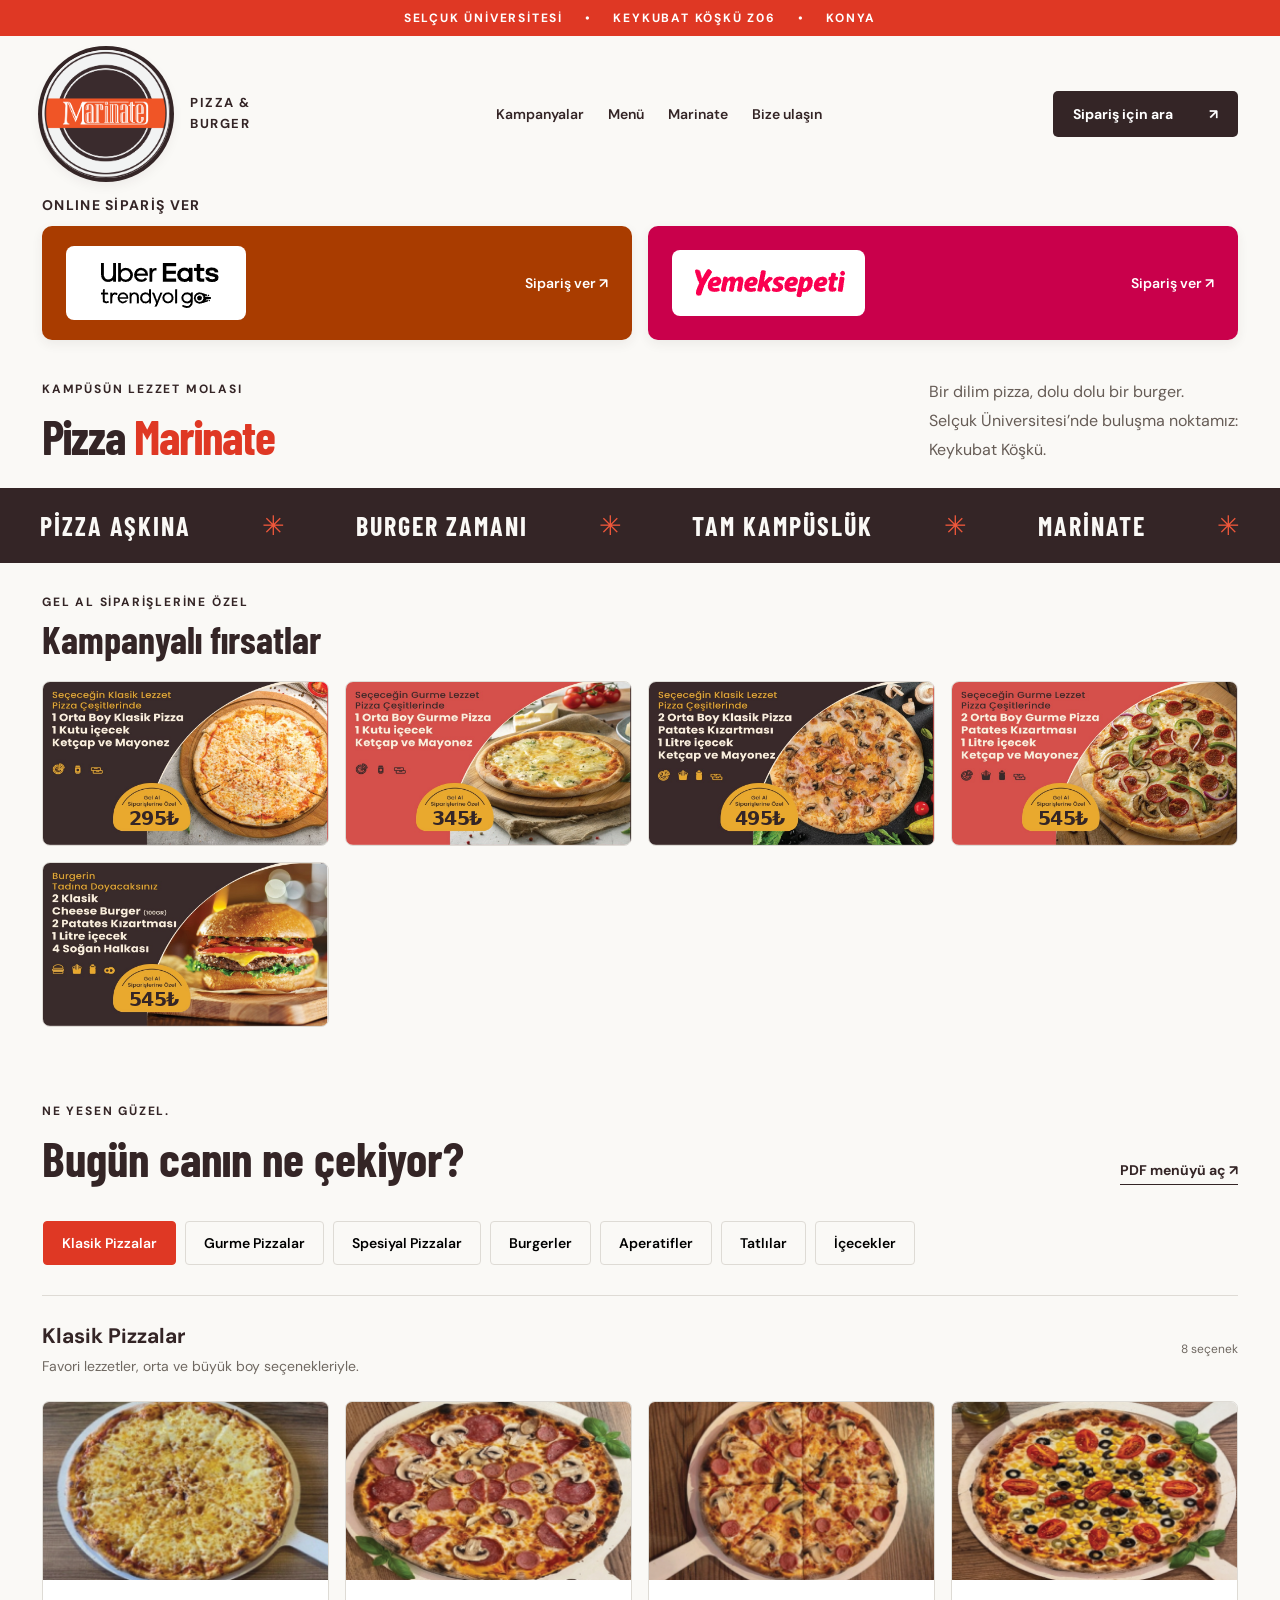
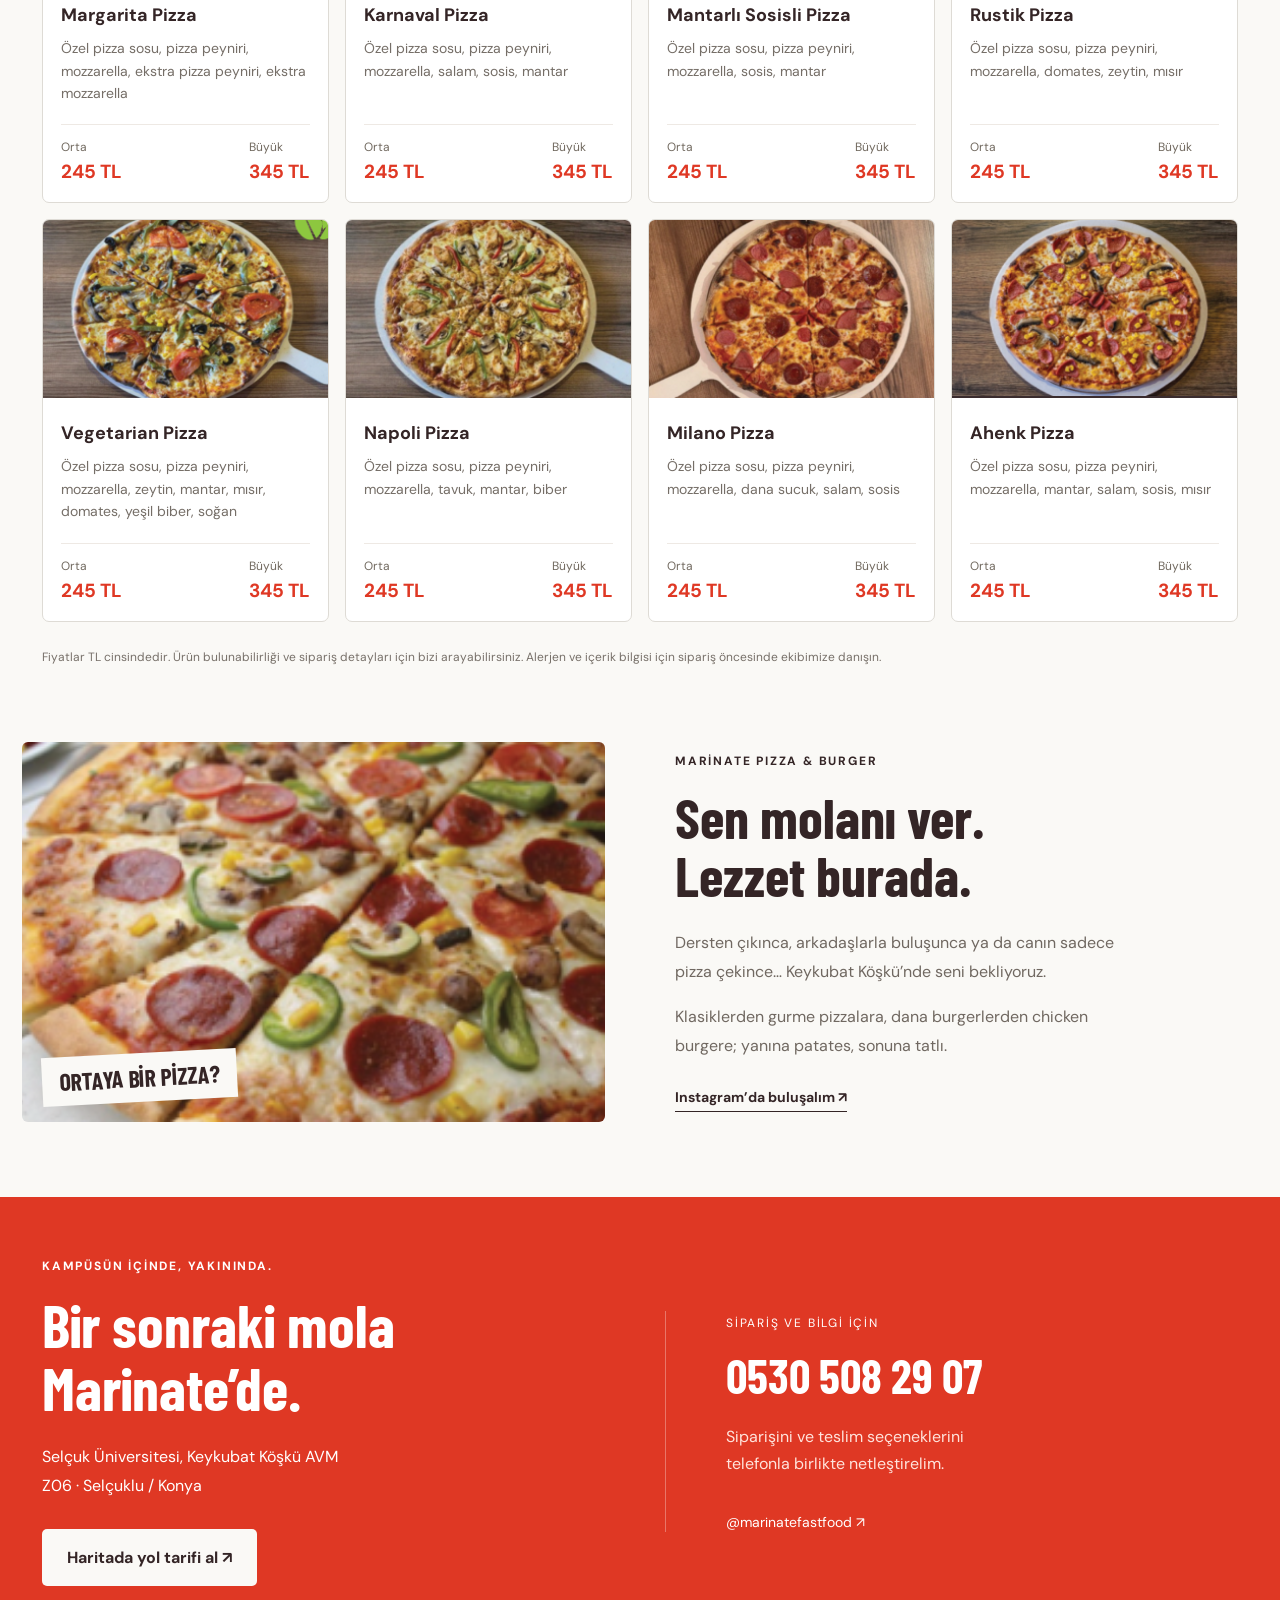
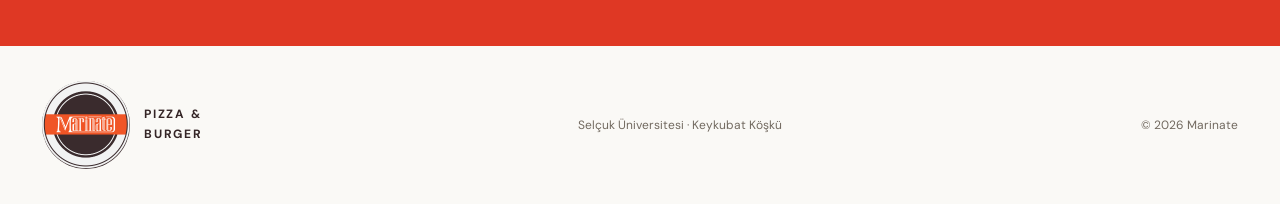
==== commit 5b56776a: "Add files via upload" ====
--- a/index.html
+++ b/index.html
@@ -11,4 +11,8 @@
 @media(max-width:700px){.order-platforms{padding:4px 16px 18px}.order-platform-grid{gap:10px}.order-platform{padding:16px 12px;min-height:100px;flex-direction:column;align-items:flex-start;justify-content:center;gap:10px}.order-platform-brand{font-size:18px;letter-spacing:-.4px}.order-platform-action{font-size:14px}}
 @media(max-width:350px){.order-platform-brand{font-size:16px}}
 @media(prefers-reduced-motion:reduce){.order-platform:hover{transform:none}}
-</style></head><body><a class="skip" href="#menu">Menüye geç</a><div class="topline">SELÇUK ÜNİVERSİTESİ <span>•</span> KEYKUBAT KÖŞKÜ Z06 <span>•</span> KONYA</div><header><a class="brand" href="#" aria-label="Marinate ana sayfa"><img src="assets/logo-sharp.png" width="128" height="128" alt="Marinate logosu"><span class="brand-caption">PIZZA & BURGER</span></a><nav aria-label="Ana menü"><a href="#kampanyalar">Kampanyalar</a><a href="#menu">Menü</a><a href="#marinate">Marinate</a><a href="#konum">Bize ulaşın</a></nav><a class="button dark small" href="tel:+905305082907">Sipariş için ara <span>↗</span></a></header><main><section class="order-platforms" aria-labelledby="order-platform-heading"><h2 id="order-platform-heading">ONLINE SİPARİŞ VER</h2><div class="order-platform-grid"><a class="order-platform trendyol" href="https://tgoyemek.com/restoranlar/479634" target="_blank" rel="noopener noreferrer" aria-label="Trendyol Yemek üzerinden Pizza Marinate siparişi ver, yeni sekmede açılır"><span class="order-platform-brand">Trendyol Yemek</span><span class="order-platform-action">Sipariş ver ↗</span></a><a class="order-platform yemeksepeti" href="https://www.yemeksepeti.com/restaurant/e8j5/pizza-marinate-e8j5" target="_blank" rel="noopener noreferrer" aria-label="Yemeksepeti üzerinden Pizza Marinate siparişi ver, yeni sekmede açılır"><span class="order-platform-brand">Yemeksepeti</span><span class="order-platform-action">Sipariş ver ↗</span></a></div></section><section class="hero hero-intro"><div class="hero-copy"><div class="eyebrow">KAMPÜSÜN LEZZET MOLASI</div><h1>Pizza <em>Marinate</em></h1></div><p class="intro-description">Bir dilim pizza, dolu dolu bir burger.<br>Selçuk Üniversitesi’nde buluşma noktamız:<br>Keykubat Köşkü.</p></section><div class="ticker" aria-hidden="true"><span>PİZZA AŞKINA</span>✳<span>BURGER ZAMANI</span>✳<span>TAM KAMPÜSLÜK</span>✳<span>MARİNATE</span>✳</div><section class="campaigns compact-offers" id="kampanyalar" aria-labelledby="campaign-heading"><div class="section-heading"><div><div class="eyebrow">GEL AL SİPARİŞLERİNE ÖZEL</div><h2 id="campaign-heading">Kampanyalı fırsatlar</h2></div></div><div class="campaign-grid"><article class="campaign-card"><div class="campaign-art"><picture><img src="assets/campaign-1.jpg" alt="Klasik Pizza" width="1000" height="572" loading="lazy"></picture><span class="campaign-price" style="--badge-bg:rgb(233,169,46)" aria-hidden="true">295₺</span></div></article><article class="campaign-card"><div class="campaign-art"><picture><img src="assets/campaign-2.jpg" alt="Gurme Pizza" width="1000" height="572" loading="lazy"></picture><span class="campaign-price" style="--badge-bg:rgb(233,169,46)" aria-hidden="true">345₺</span></div></article><article class="campaign-card"><div class="campaign-art"><picture><img src="assets/campaign-3.jpg" alt="İkili Klasik" width="1000" height="572" loading="lazy"></picture><span class="campaign-price" style="--badge-bg:rgb(233,169,46)" aria-hidden="true">495₺</span></div></article><article class="campaign-card"><div class="campaign-art"><picture><img src="assets/campaign-4.jpg" alt="İkili Gurme" width="1000" height="572" loading="lazy"></picture><span class="campaign-price" style="--badge-bg:rgb(233,169,46)" aria-hidden="true">545₺</span></div></article><article class="campaign-card"><div class="campaign-art"><picture><img src="assets/campaign-5.jpg" alt="İkili Burger" width="1000" height="572" loading="lazy"></picture><span class="campaign-price" style="--badge-bg:rgb(233,169,46)" aria-hidden="true">545₺</span></div></article></div></section><section class="menu-section" id="menu"><div class="section-heading"><div><div class="eyebrow">NE YESEN GÜZEL.</div><h2>Bugün canın ne çekiyor?</h2></div><a href="marinate-menu.pdf" target="_blank" rel="noopener" class="text-link">PDF menüyü aç ↗</a></div><div class="categories" role="group" aria-label="Menü kategorileri"></div><div class="menu-bar"><div><h3 id="category-title">Klasik Pizzalar</h3><p id="category-note">Favori lezzetler, orta ve büyük boy seçenekleriyle.</p></div><span id="item-count"></span></div><div class="product-grid" id="products" aria-live="polite"></div><p class="menu-footnote">Fiyatlar TL cinsindedir. Ürün bulunabilirliği ve sipariş detayları için bizi arayabilirsiniz. Alerjen ve içerik bilgisi için sipariş öncesinde ekibimize danışın.</p></section><section class="about" id="marinate"><div class="about-image"><img src="assets/pizza6.png" alt="Marinate Pizza" loading="lazy"><span>ORTAYA BİR PİZZA?</span></div><div class="about-copy"><div class="eyebrow">MARİNATE PIZZA & BURGER</div><h2>Sen molanı ver.<br>Lezzet burada.</h2><p>Dersten çıkınca, arkadaşlarla buluşunca ya da canın sadece pizza çekince… Keykubat Köşkü’nde seni bekliyoruz.</p><p>Klasiklerden gurme pizzalara, dana burgerlerden chicken burgere; yanına patates, sonuna tatlı.</p><a class="text-link" href="https://www.instagram.com/marinatefastfood/" target="_blank" rel="noopener">Instagram’da buluşalım ↗</a></div></section><section class="contact" id="konum"><div><div class="eyebrow">KAMPÜSÜN İÇİNDE, YAKININDA.</div><h2>Bir sonraki mola<br>Marinate’de.</h2><address>Selçuk Üniversitesi, Keykubat Köşkü AVM<br>Z06 · Selçuklu / Konya</address><a class="button light" href="https://www.google.com/maps/search/?api=1&query=Sel%C3%A7uk+%C3%9Cniversitesi+Keykubat+K%C3%B6%C5%9Fk%C3%BC+Konya" target="_blank" rel="noopener">Haritada yol tarifi al ↗</a></div><div class="contact-right"><span>SİPARİŞ VE BİLGİ İÇİN</span><a class="phone" href="tel:+905305082907">0530 508 29 07</a><p>Siparişini ve teslim seçeneklerini<br>telefonla birlikte netleştirelim.</p><a href="https://www.instagram.com/marinatefastfood/" target="_blank" rel="noopener">@marinatefastfood ↗</a></div></section></main><footer><a class="brand" href="#"><img src="assets/logo-sharp.png" width="128" height="128" alt="Marinate logosu"><span class="brand-caption">PIZZA & BURGER</span></a><p>Selçuk Üniversitesi · Keykubat Köşkü</p><span>© 2026 Marinate</span></footer><div class="mobile-actions"><a href="#menu">Menüyü gör</a><a href="tel:+905305082907">Sipariş için ara ↗</a></div><script src="app.js"></script></body></html>
+</style><style>
+.order-platform-brand{display:flex;align-items:center;justify-content:center;background:#fff;border-radius:8px;padding:10px 14px;min-height:66px;min-width:180px}
+.platform-original-logo{display:block;width:auto;height:auto;max-width:165px;max-height:54px;object-fit:contain}
+@media(max-width:700px){.order-platform-brand{width:100%;min-width:0;padding:10px 6px;min-height:70px}.platform-original-logo{max-width:100%;max-height:48px}.order-platform{gap:12px}}
+</style></head><body><a class="skip" href="#menu">Menüye geç</a><div class="topline">SELÇUK ÜNİVERSİTESİ <span>•</span> KEYKUBAT KÖŞKÜ Z06 <span>•</span> KONYA</div><header><a class="brand" href="#" aria-label="Marinate ana sayfa"><img src="assets/logo-sharp.png" width="128" height="128" alt="Marinate logosu"><span class="brand-caption">PIZZA & BURGER</span></a><nav aria-label="Ana menü"><a href="#kampanyalar">Kampanyalar</a><a href="#menu">Menü</a><a href="#marinate">Marinate</a><a href="#konum">Bize ulaşın</a></nav><a class="button dark small" href="tel:+905305082907">Sipariş için ara <span>↗</span></a></header><main><section class="order-platforms" aria-labelledby="order-platform-heading"><h2 id="order-platform-heading">ONLINE SİPARİŞ VER</h2><div class="order-platform-grid"><a class="order-platform trendyol" href="https://tgoyemek.com/restoranlar/479634" target="_blank" rel="noopener noreferrer" aria-label="Trendyol Yemek üzerinden Pizza Marinate siparişi ver, yeni sekmede açılır"><span class="order-platform-brand"><img src="[data-uri]" alt="Uber Eats Trendyol Go" class="platform-original-logo"></span><span class="order-platform-action">Sipariş ver ↗</span></a><a class="order-platform yemeksepeti" href="https://www.yemeksepeti.com/restaurant/e8j5/pizza-marinate-e8j5" target="_blank" rel="noopener noreferrer" aria-label="Yemeksepeti üzerinden Pizza Marinate siparişi ver, yeni sekmede açılır"><span class="order-platform-brand"><img src="[data-uri]" alt="Yemeksepeti" class="platform-original-logo"></span><span class="order-platform-action">Sipariş ver ↗</span></a></div></section><section class="hero hero-intro"><div class="hero-copy"><div class="eyebrow">KAMPÜSÜN LEZZET MOLASI</div><h1>Pizza <em>Marinate</em></h1></div><p class="intro-description">Bir dilim pizza, dolu dolu bir burger.<br>Selçuk Üniversitesi’nde buluşma noktamız:<br>Keykubat Köşkü.</p></section><div class="ticker" aria-hidden="true"><span>PİZZA AŞKINA</span>✳<span>BURGER ZAMANI</span>✳<span>TAM KAMPÜSLÜK</span>✳<span>MARİNATE</span>✳</div><section class="campaigns compact-offers" id="kampanyalar" aria-labelledby="campaign-heading"><div class="section-heading"><div><div class="eyebrow">GEL AL SİPARİŞLERİNE ÖZEL</div><h2 id="campaign-heading">Kampanyalı fırsatlar</h2></div></div><div class="campaign-grid"><article class="campaign-card"><div class="campaign-art"><picture><img src="assets/campaign-1.jpg" alt="Klasik Pizza" width="1000" height="572" loading="lazy"></picture><span class="campaign-price" style="--badge-bg:rgb(233,169,46)" aria-hidden="true">295₺</span></div></article><article class="campaign-card"><div class="campaign-art"><picture><img src="assets/campaign-2.jpg" alt="Gurme Pizza" width="1000" height="572" loading="lazy"></picture><span class="campaign-price" style="--badge-bg:rgb(233,169,46)" aria-hidden="true">345₺</span></div></article><article class="campaign-card"><div class="campaign-art"><picture><img src="assets/campaign-3.jpg" alt="İkili Klasik" width="1000" height="572" loading="lazy"></picture><span class="campaign-price" style="--badge-bg:rgb(233,169,46)" aria-hidden="true">495₺</span></div></article><article class="campaign-card"><div class="campaign-art"><picture><img src="assets/campaign-4.jpg" alt="İkili Gurme" width="1000" height="572" loading="lazy"></picture><span class="campaign-price" style="--badge-bg:rgb(233,169,46)" aria-hidden="true">545₺</span></div></article><article class="campaign-card"><div class="campaign-art"><picture><img src="assets/campaign-5.jpg" alt="İkili Burger" width="1000" height="572" loading="lazy"></picture><span class="campaign-price" style="--badge-bg:rgb(233,169,46)" aria-hidden="true">545₺</span></div></article></div></section><section class="menu-section" id="menu"><div class="section-heading"><div><div class="eyebrow">NE YESEN GÜZEL.</div><h2>Bugün canın ne çekiyor?</h2></div><a href="marinate-menu.pdf" target="_blank" rel="noopener" class="text-link">PDF menüyü aç ↗</a></div><div class="categories" role="group" aria-label="Menü kategorileri"></div><div class="menu-bar"><div><h3 id="category-title">Klasik Pizzalar</h3><p id="category-note">Favori lezzetler, orta ve büyük boy seçenekleriyle.</p></div><span id="item-count"></span></div><div class="product-grid" id="products" aria-live="polite"></div><p class="menu-footnote">Fiyatlar TL cinsindedir. Ürün bulunabilirliği ve sipariş detayları için bizi arayabilirsiniz. Alerjen ve içerik bilgisi için sipariş öncesinde ekibimize danışın.</p></section><section class="about" id="marinate"><div class="about-image"><img src="assets/pizza6.png" alt="Marinate Pizza" loading="lazy"><span>ORTAYA BİR PİZZA?</span></div><div class="about-copy"><div class="eyebrow">MARİNATE PIZZA & BURGER</div><h2>Sen molanı ver.<br>Lezzet burada.</h2><p>Dersten çıkınca, arkadaşlarla buluşunca ya da canın sadece pizza çekince… Keykubat Köşkü’nde seni bekliyoruz.</p><p>Klasiklerden gurme pizzalara, dana burgerlerden chicken burgere; yanına patates, sonuna tatlı.</p><a class="text-link" href="https://www.instagram.com/marinatefastfood/" target="_blank" rel="noopener">Instagram’da buluşalım ↗</a></div></section><section class="contact" id="konum"><div><div class="eyebrow">KAMPÜSÜN İÇİNDE, YAKININDA.</div><h2>Bir sonraki mola<br>Marinate’de.</h2><address>Selçuk Üniversitesi, Keykubat Köşkü AVM<br>Z06 · Selçuklu / Konya</address><a class="button light" href="https://www.google.com/maps/search/?api=1&query=Sel%C3%A7uk+%C3%9Cniversitesi+Keykubat+K%C3%B6%C5%9Fk%C3%BC+Konya" target="_blank" rel="noopener">Haritada yol tarifi al ↗</a></div><div class="contact-right"><span>SİPARİŞ VE BİLGİ İÇİN</span><a class="phone" href="tel:+905305082907">0530 508 29 07</a><p>Siparişini ve teslim seçeneklerini<br>telefonla birlikte netleştirelim.</p><a href="https://www.instagram.com/marinatefastfood/" target="_blank" rel="noopener">@marinatefastfood ↗</a></div></section></main><footer><a class="brand" href="#"><img src="assets/logo-sharp.png" width="128" height="128" alt="Marinate logosu"><span class="brand-caption">PIZZA & BURGER</span></a><p>Selçuk Üniversitesi · Keykubat Köşkü</p><span>© 2026 Marinate</span></footer><div class="mobile-actions"><a href="#menu">Menüyü gör</a><a href="tel:+905305082907">Sipariş için ara ↗</a></div><script src="app.js"></script></body></html>
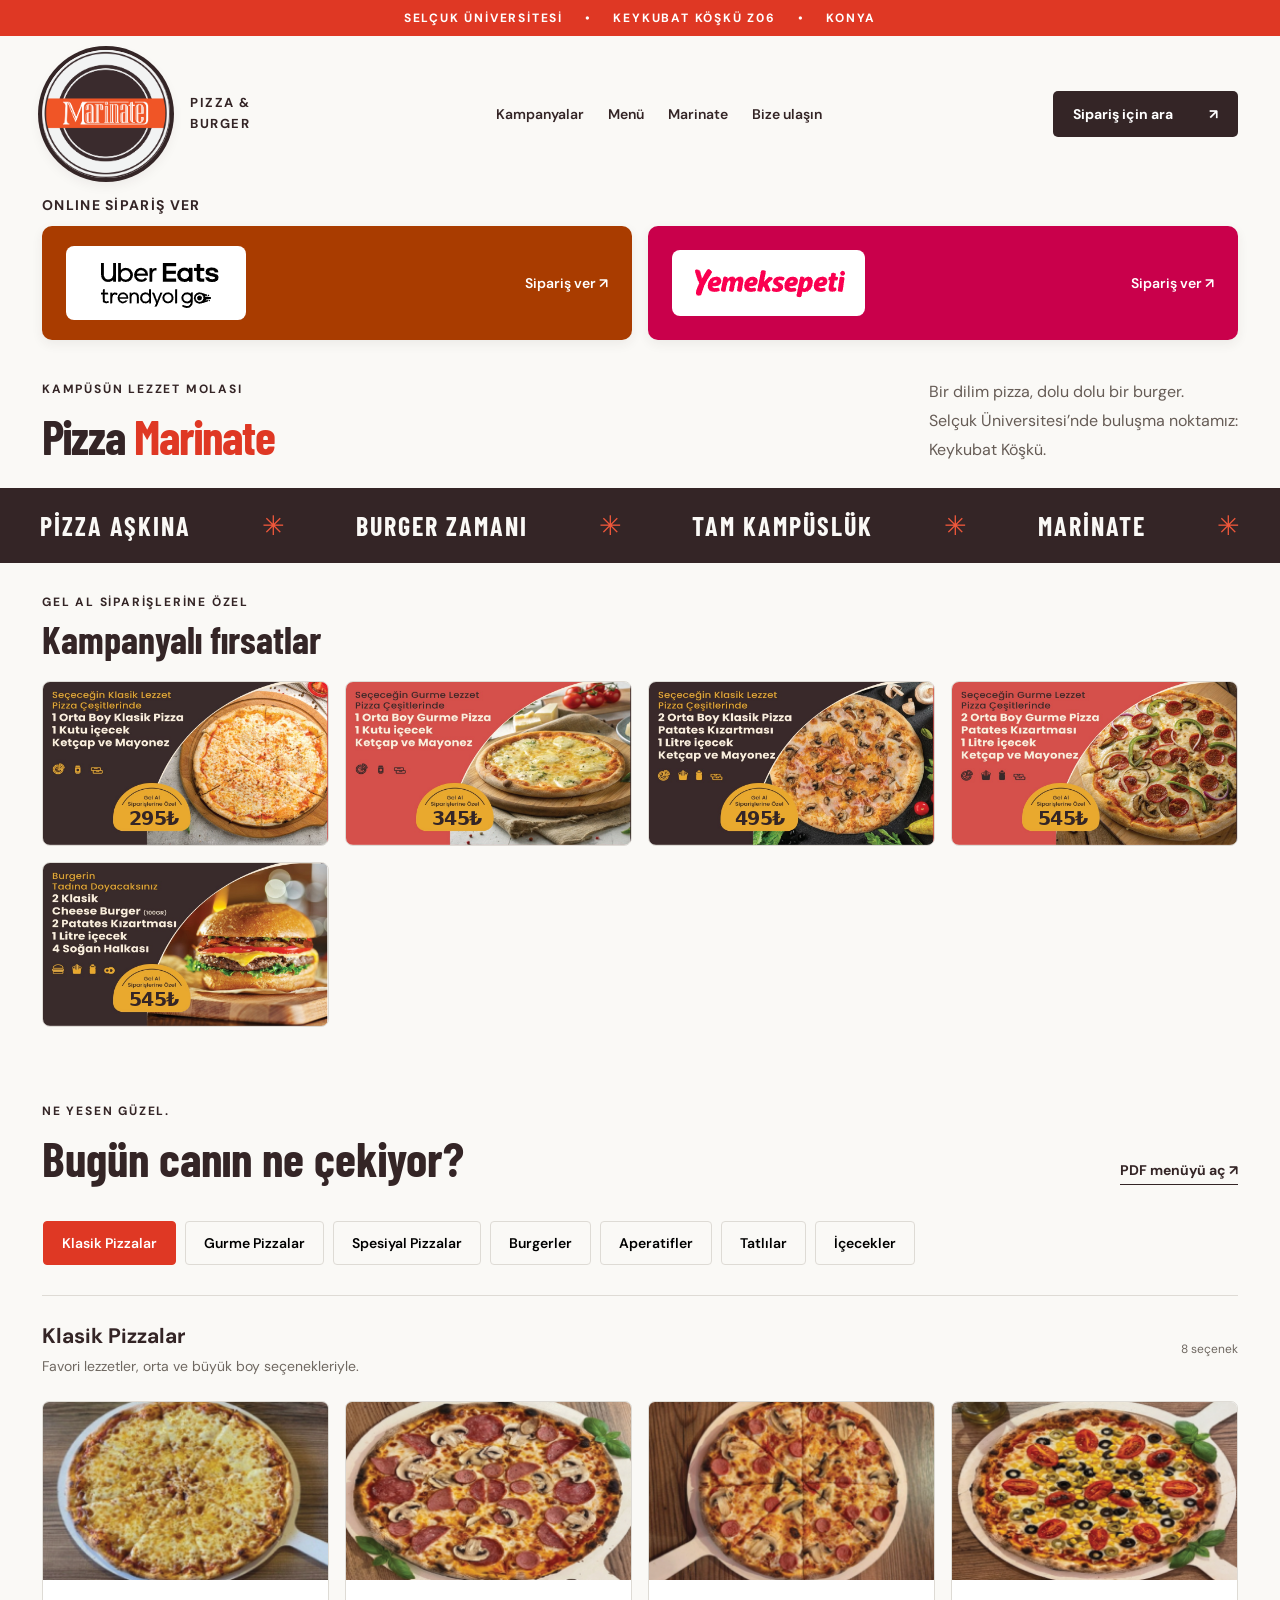
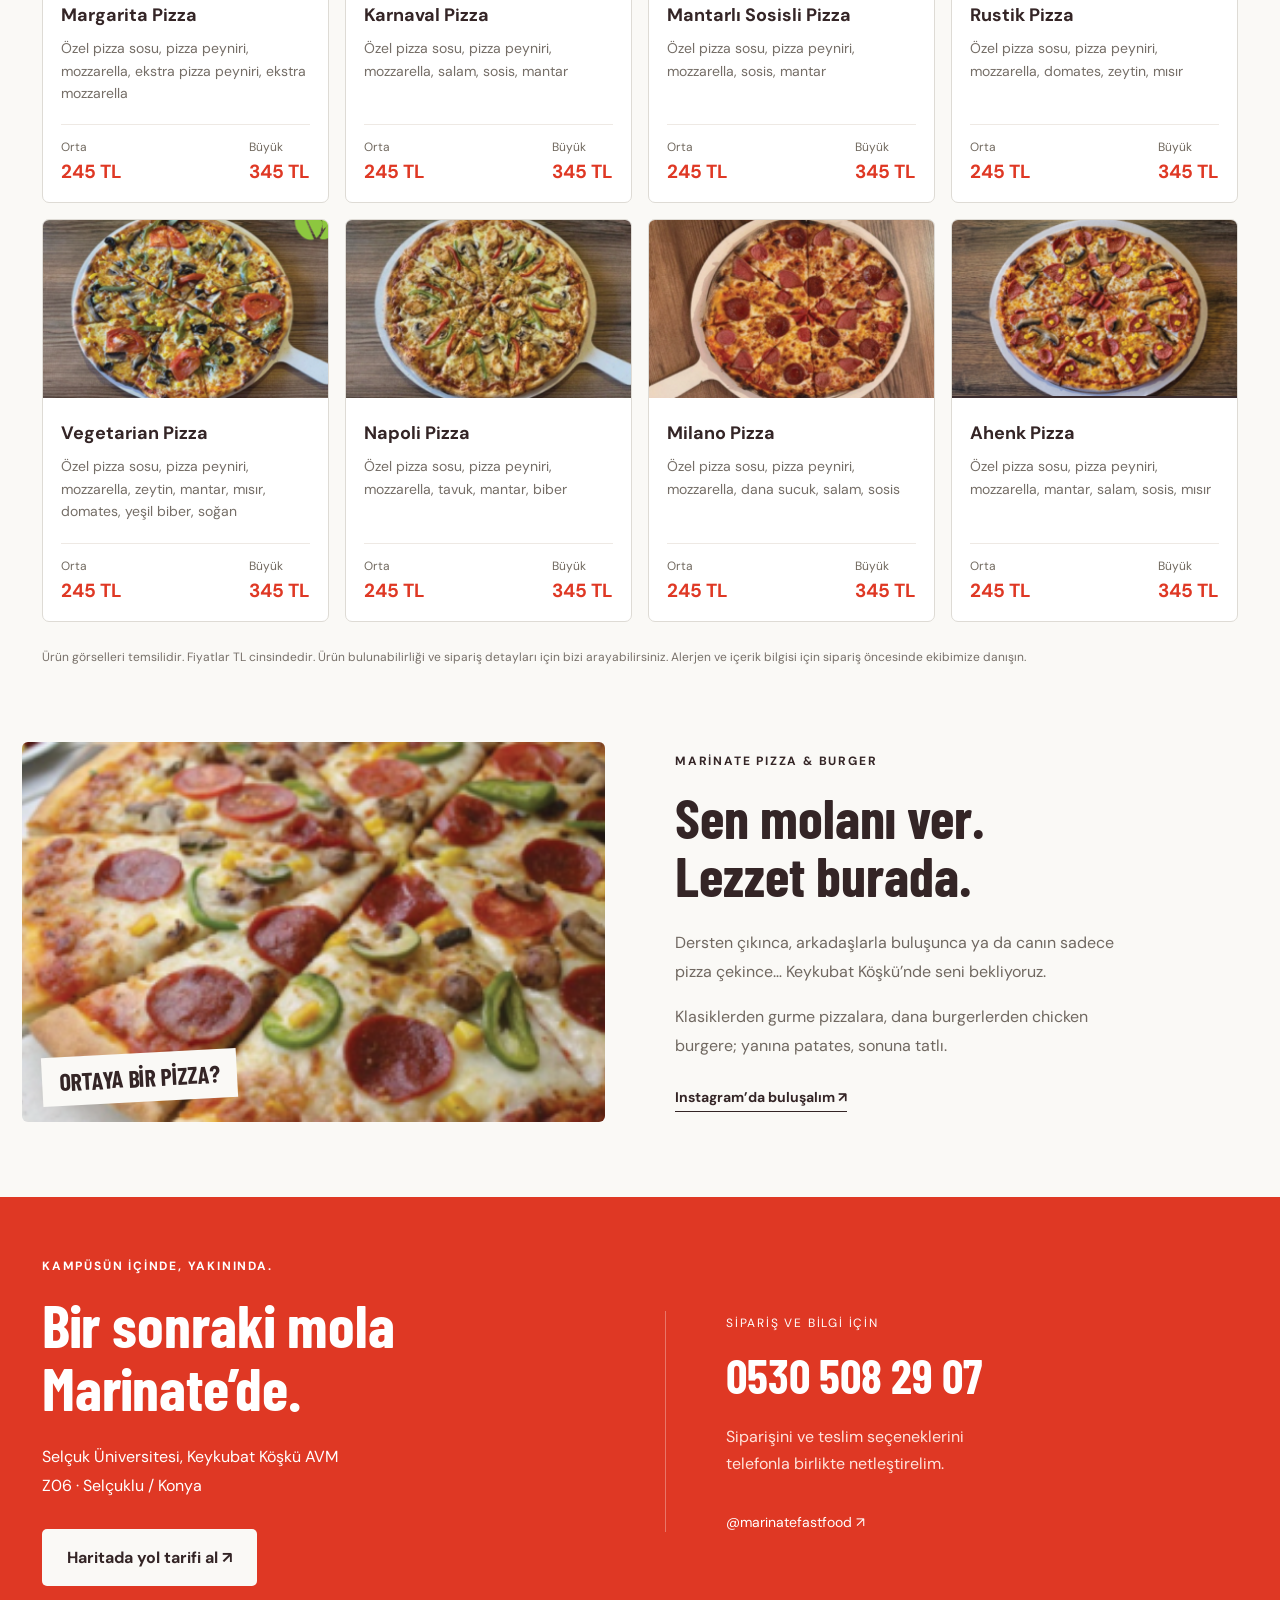
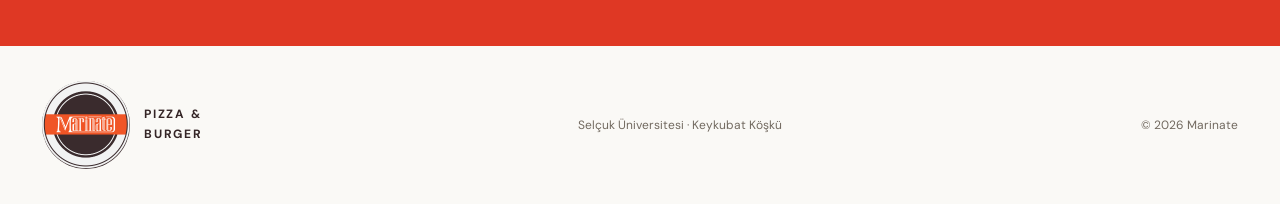
==== commit 459ce970: "Add files via upload" ====
--- a/index.html
+++ b/index.html
@@ -15,4 +15,8 @@
 .order-platform-brand{display:flex;align-items:center;justify-content:center;background:#fff;border-radius:8px;padding:10px 14px;min-height:66px;min-width:180px}
 .platform-original-logo{display:block;width:auto;height:auto;max-width:165px;max-height:54px;object-fit:contain}
 @media(max-width:700px){.order-platform-brand{width:100%;min-width:0;padding:10px 6px;min-height:70px}.platform-original-logo{max-width:100%;max-height:48px}.order-platform{gap:12px}}
-</style></head><body><a class="skip" href="#menu">Menüye geç</a><div class="topline">SELÇUK ÜNİVERSİTESİ <span>•</span> KEYKUBAT KÖŞKÜ Z06 <span>•</span> KONYA</div><header><a class="brand" href="#" aria-label="Marinate ana sayfa"><img src="assets/logo-sharp.png" width="128" height="128" alt="Marinate logosu"><span class="brand-caption">PIZZA & BURGER</span></a><nav aria-label="Ana menü"><a href="#kampanyalar">Kampanyalar</a><a href="#menu">Menü</a><a href="#marinate">Marinate</a><a href="#konum">Bize ulaşın</a></nav><a class="button dark small" href="tel:+905305082907">Sipariş için ara <span>↗</span></a></header><main><section class="order-platforms" aria-labelledby="order-platform-heading"><h2 id="order-platform-heading">ONLINE SİPARİŞ VER</h2><div class="order-platform-grid"><a class="order-platform trendyol" href="https://tgoyemek.com/restoranlar/479634" target="_blank" rel="noopener noreferrer" aria-label="Trendyol Yemek üzerinden Pizza Marinate siparişi ver, yeni sekmede açılır"><span class="order-platform-brand"><img src="[data-uri]" alt="Uber Eats Trendyol Go" class="platform-original-logo"></span><span class="order-platform-action">Sipariş ver ↗</span></a><a class="order-platform yemeksepeti" href="https://www.yemeksepeti.com/restaurant/e8j5/pizza-marinate-e8j5" target="_blank" rel="noopener noreferrer" aria-label="Yemeksepeti üzerinden Pizza Marinate siparişi ver, yeni sekmede açılır"><span class="order-platform-brand"><img src="[data-uri]" alt="Yemeksepeti" class="platform-original-logo"></span><span class="order-platform-action">Sipariş ver ↗</span></a></div></section><section class="hero hero-intro"><div class="hero-copy"><div class="eyebrow">KAMPÜSÜN LEZZET MOLASI</div><h1>Pizza <em>Marinate</em></h1></div><p class="intro-description">Bir dilim pizza, dolu dolu bir burger.<br>Selçuk Üniversitesi’nde buluşma noktamız:<br>Keykubat Köşkü.</p></section><div class="ticker" aria-hidden="true"><span>PİZZA AŞKINA</span>✳<span>BURGER ZAMANI</span>✳<span>TAM KAMPÜSLÜK</span>✳<span>MARİNATE</span>✳</div><section class="campaigns compact-offers" id="kampanyalar" aria-labelledby="campaign-heading"><div class="section-heading"><div><div class="eyebrow">GEL AL SİPARİŞLERİNE ÖZEL</div><h2 id="campaign-heading">Kampanyalı fırsatlar</h2></div></div><div class="campaign-grid"><article class="campaign-card"><div class="campaign-art"><picture><img src="assets/campaign-1.jpg" alt="Klasik Pizza" width="1000" height="572" loading="lazy"></picture><span class="campaign-price" style="--badge-bg:rgb(233,169,46)" aria-hidden="true">295₺</span></div></article><article class="campaign-card"><div class="campaign-art"><picture><img src="assets/campaign-2.jpg" alt="Gurme Pizza" width="1000" height="572" loading="lazy"></picture><span class="campaign-price" style="--badge-bg:rgb(233,169,46)" aria-hidden="true">345₺</span></div></article><article class="campaign-card"><div class="campaign-art"><picture><img src="assets/campaign-3.jpg" alt="İkili Klasik" width="1000" height="572" loading="lazy"></picture><span class="campaign-price" style="--badge-bg:rgb(233,169,46)" aria-hidden="true">495₺</span></div></article><article class="campaign-card"><div class="campaign-art"><picture><img src="assets/campaign-4.jpg" alt="İkili Gurme" width="1000" height="572" loading="lazy"></picture><span class="campaign-price" style="--badge-bg:rgb(233,169,46)" aria-hidden="true">545₺</span></div></article><article class="campaign-card"><div class="campaign-art"><picture><img src="assets/campaign-5.jpg" alt="İkili Burger" width="1000" height="572" loading="lazy"></picture><span class="campaign-price" style="--badge-bg:rgb(233,169,46)" aria-hidden="true">545₺</span></div></article></div></section><section class="menu-section" id="menu"><div class="section-heading"><div><div class="eyebrow">NE YESEN GÜZEL.</div><h2>Bugün canın ne çekiyor?</h2></div><a href="marinate-menu.pdf" target="_blank" rel="noopener" class="text-link">PDF menüyü aç ↗</a></div><div class="categories" role="group" aria-label="Menü kategorileri"></div><div class="menu-bar"><div><h3 id="category-title">Klasik Pizzalar</h3><p id="category-note">Favori lezzetler, orta ve büyük boy seçenekleriyle.</p></div><span id="item-count"></span></div><div class="product-grid" id="products" aria-live="polite"></div><p class="menu-footnote">Fiyatlar TL cinsindedir. Ürün bulunabilirliği ve sipariş detayları için bizi arayabilirsiniz. Alerjen ve içerik bilgisi için sipariş öncesinde ekibimize danışın.</p></section><section class="about" id="marinate"><div class="about-image"><img src="assets/pizza6.png" alt="Marinate Pizza" loading="lazy"><span>ORTAYA BİR PİZZA?</span></div><div class="about-copy"><div class="eyebrow">MARİNATE PIZZA & BURGER</div><h2>Sen molanı ver.<br>Lezzet burada.</h2><p>Dersten çıkınca, arkadaşlarla buluşunca ya da canın sadece pizza çekince… Keykubat Köşkü’nde seni bekliyoruz.</p><p>Klasiklerden gurme pizzalara, dana burgerlerden chicken burgere; yanına patates, sonuna tatlı.</p><a class="text-link" href="https://www.instagram.com/marinatefastfood/" target="_blank" rel="noopener">Instagram’da buluşalım ↗</a></div></section><section class="contact" id="konum"><div><div class="eyebrow">KAMPÜSÜN İÇİNDE, YAKININDA.</div><h2>Bir sonraki mola<br>Marinate’de.</h2><address>Selçuk Üniversitesi, Keykubat Köşkü AVM<br>Z06 · Selçuklu / Konya</address><a class="button light" href="https://www.google.com/maps/search/?api=1&query=Sel%C3%A7uk+%C3%9Cniversitesi+Keykubat+K%C3%B6%C5%9Fk%C3%BC+Konya" target="_blank" rel="noopener">Haritada yol tarifi al ↗</a></div><div class="contact-right"><span>SİPARİŞ VE BİLGİ İÇİN</span><a class="phone" href="tel:+905305082907">0530 508 29 07</a><p>Siparişini ve teslim seçeneklerini<br>telefonla birlikte netleştirelim.</p><a href="https://www.instagram.com/marinatefastfood/" target="_blank" rel="noopener">@marinatefastfood ↗</a></div></section></main><footer><a class="brand" href="#"><img src="assets/logo-sharp.png" width="128" height="128" alt="Marinate logosu"><span class="brand-caption">PIZZA & BURGER</span></a><p>Selçuk Üniversitesi · Keykubat Köşkü</p><span>© 2026 Marinate</span></footer><div class="mobile-actions"><a href="#menu">Menüyü gör</a><a href="tel:+905305082907">Sipariş için ara ↗</a></div><script src="app.js"></script></body></html>
+</style><style>.menu-product-photo{width:100%;aspect-ratio:1.6;background-repeat:no-repeat;background-image:url([data-uri]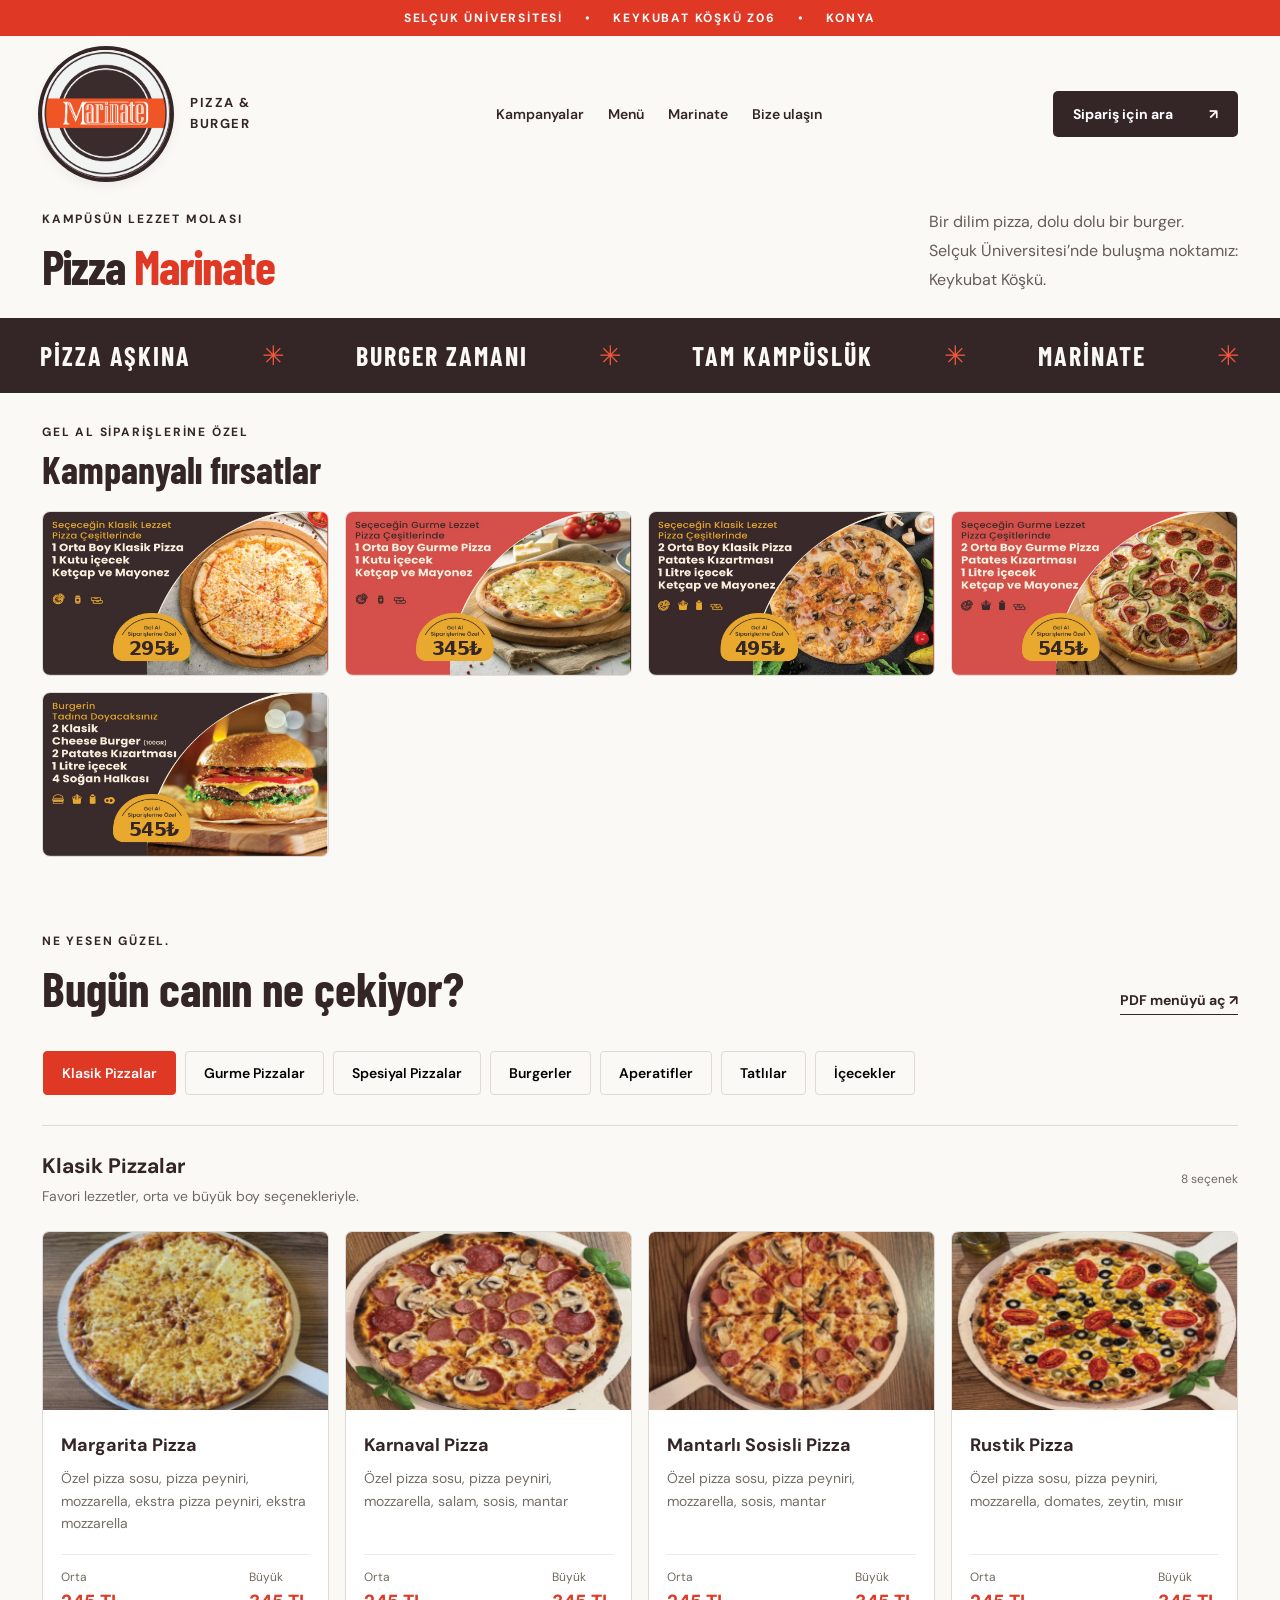
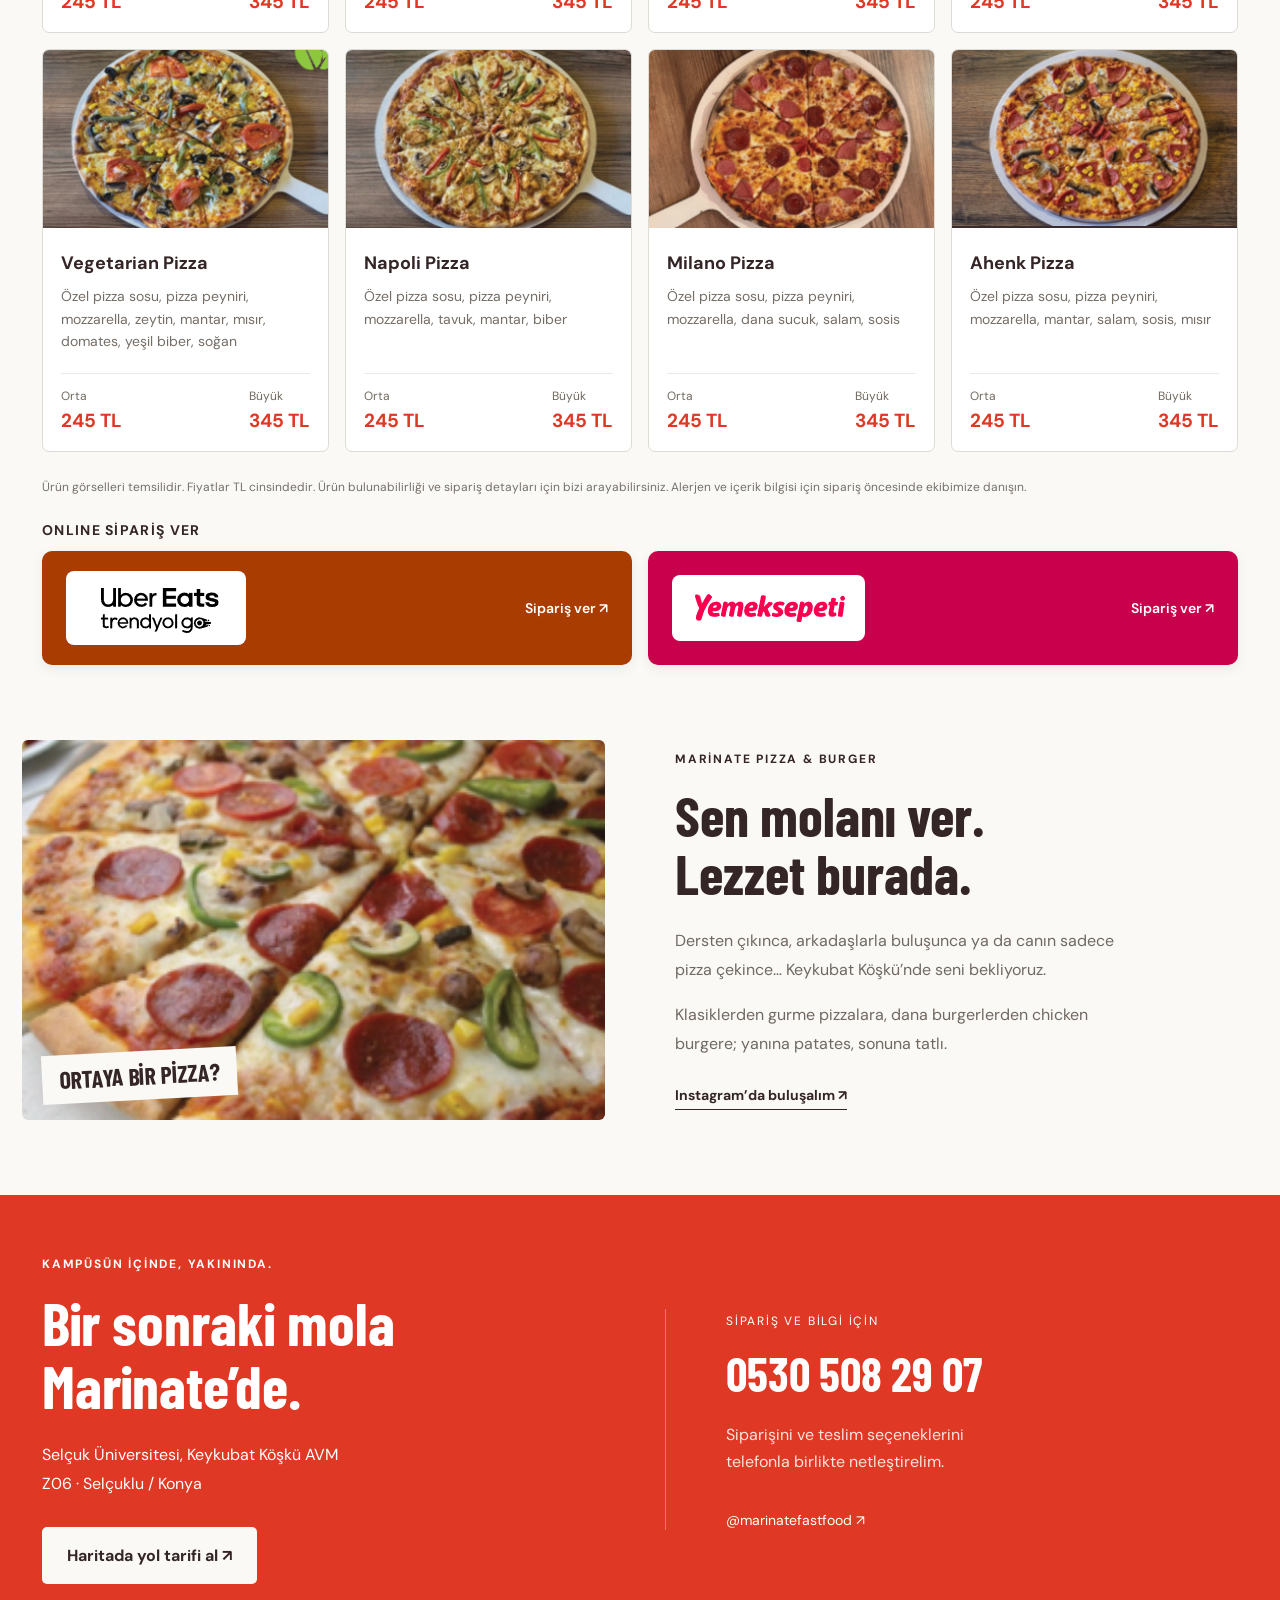
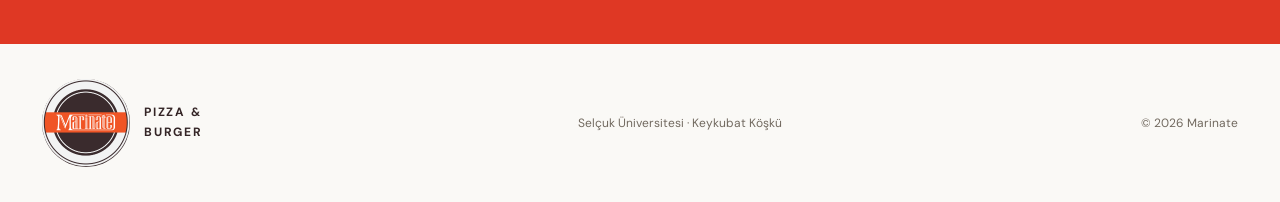
==== commit 3ea66118: "Add files via upload" ====
--- a/index.html
+++ b/index.html
@@ -15,7 +15,7 @@
 .order-platform-brand{display:flex;align-items:center;justify-content:center;background:#fff;border-radius:8px;padding:10px 14px;min-height:66px;min-width:180px}
 .platform-original-logo{display:block;width:auto;height:auto;max-width:165px;max-height:54px;object-fit:contain}
 @media(max-width:700px){.order-platform-brand{width:100%;min-width:0;padding:10px 6px;min-height:70px}.platform-original-logo{max-width:100%;max-height:48px}.order-platform{gap:12px}}
-</style><style>.menu-product-photo{width:100%;aspect-ratio:1.6;background-repeat:no-repeat;background-image:url([data-uri]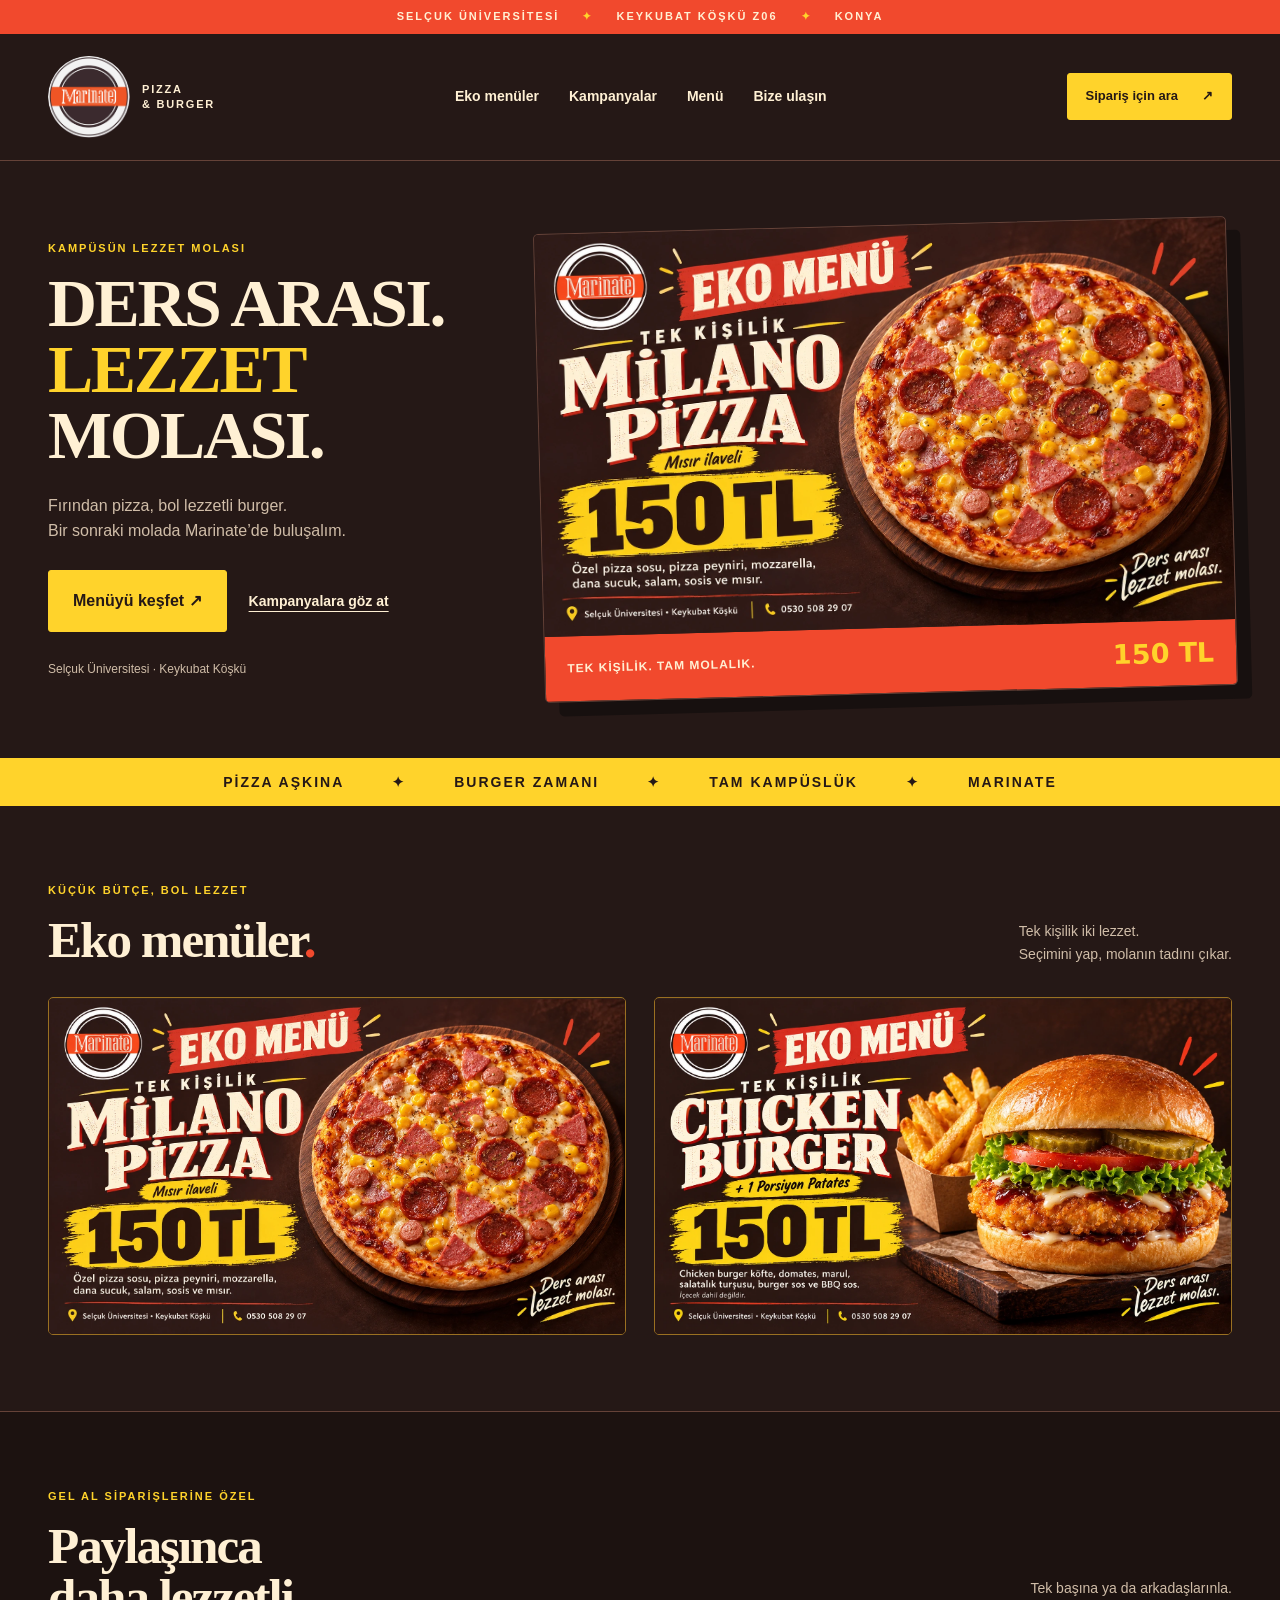
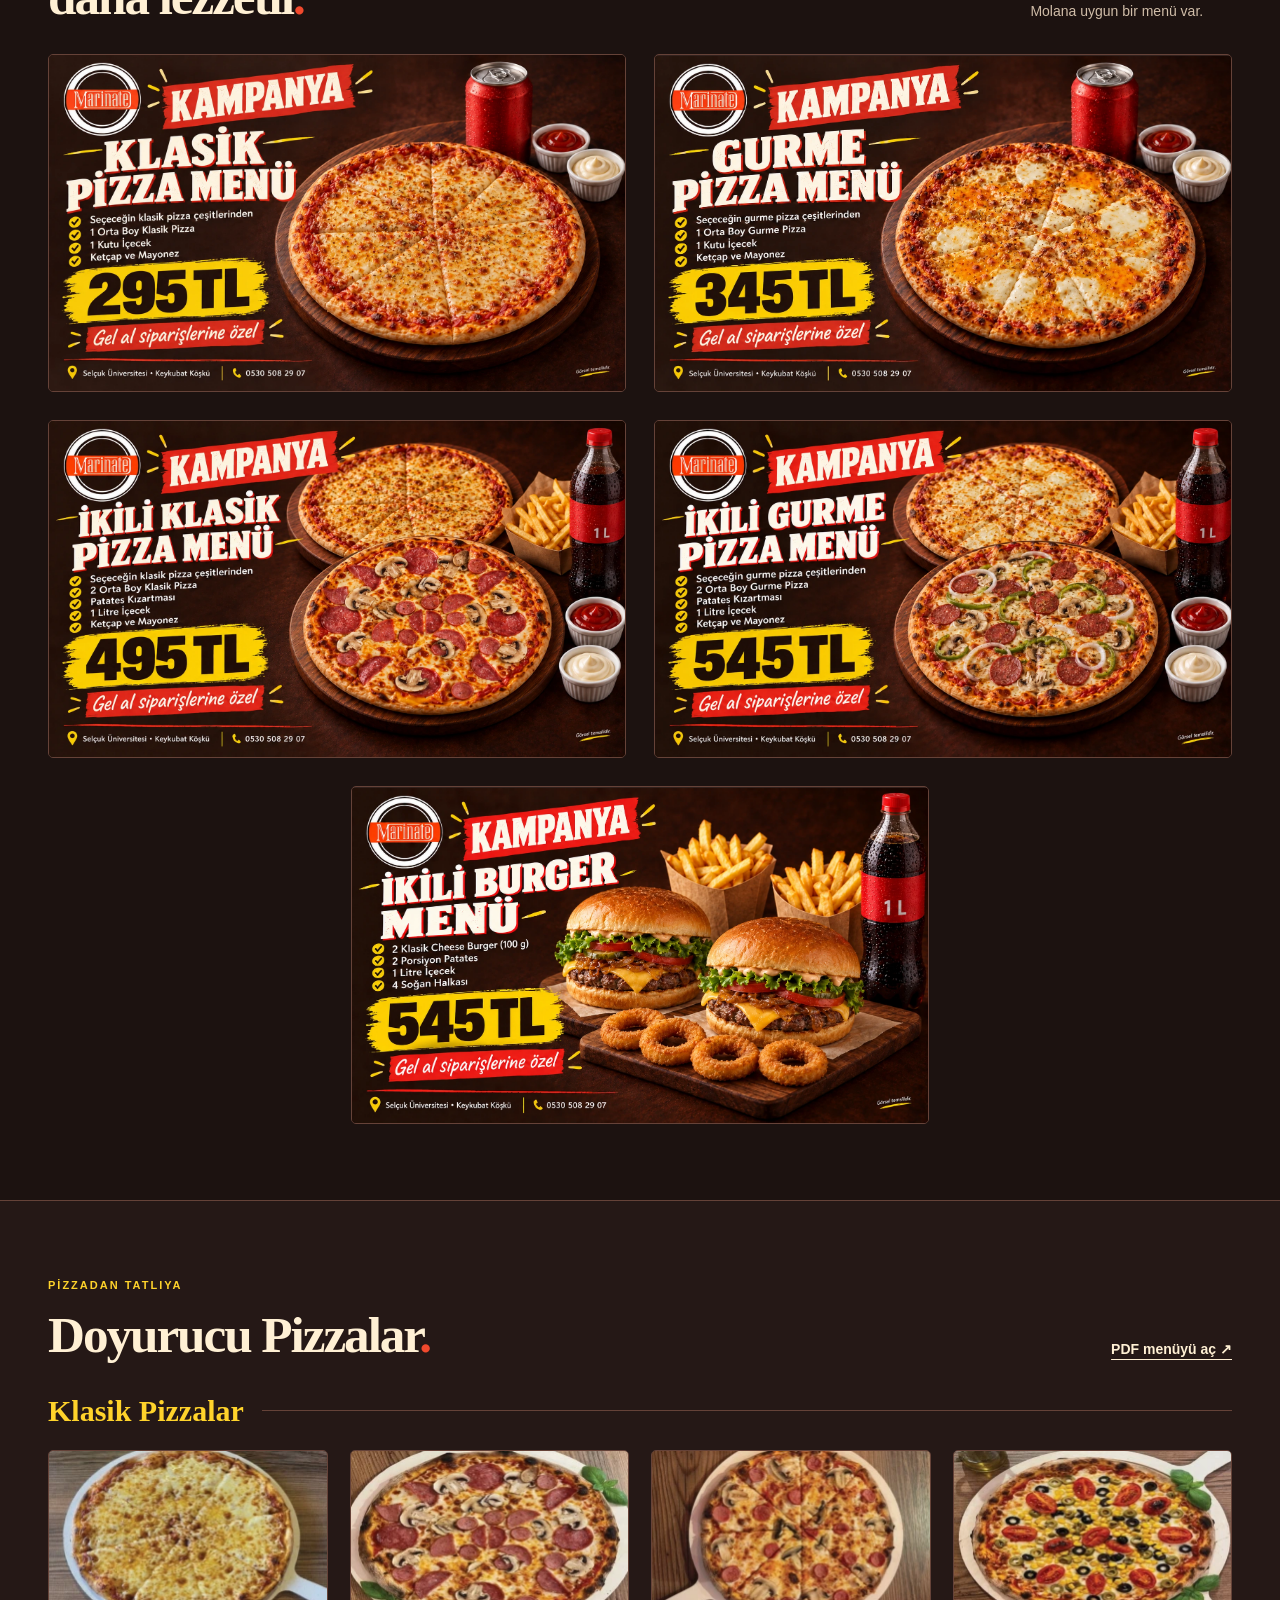
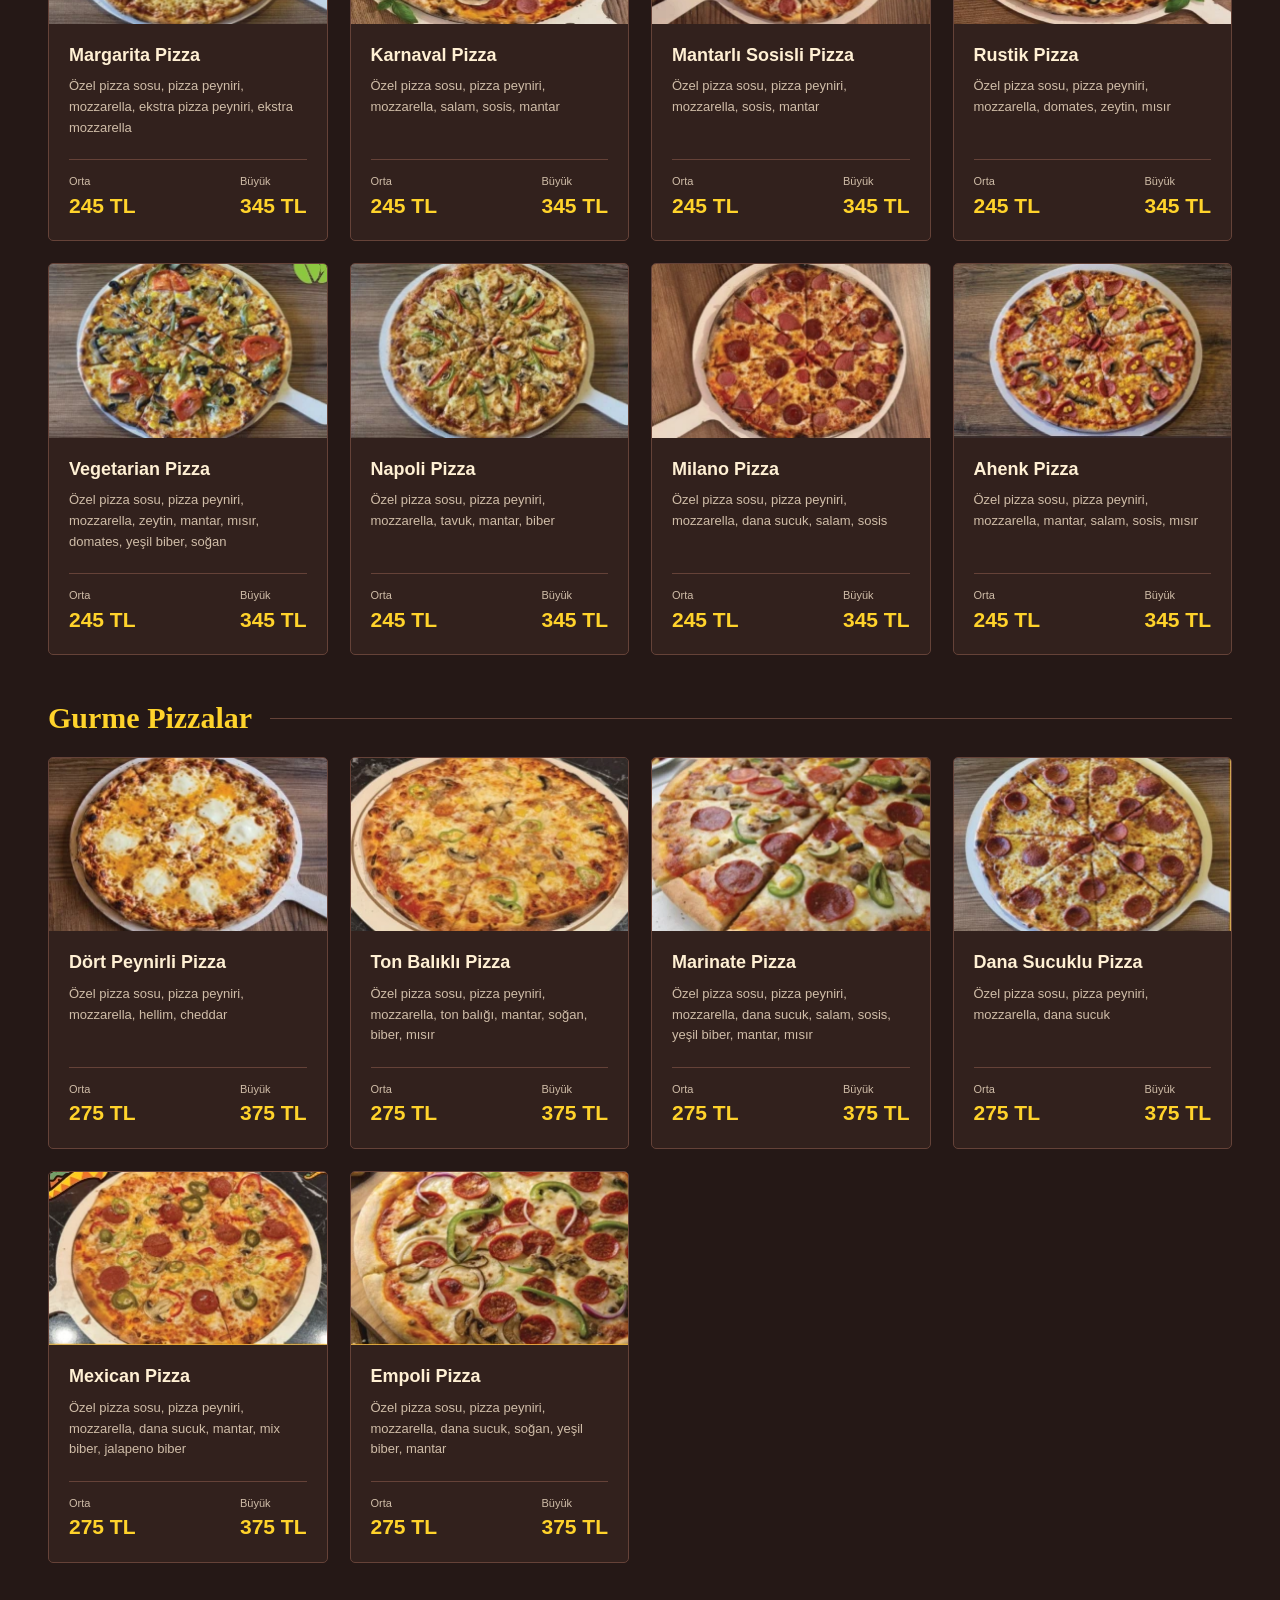
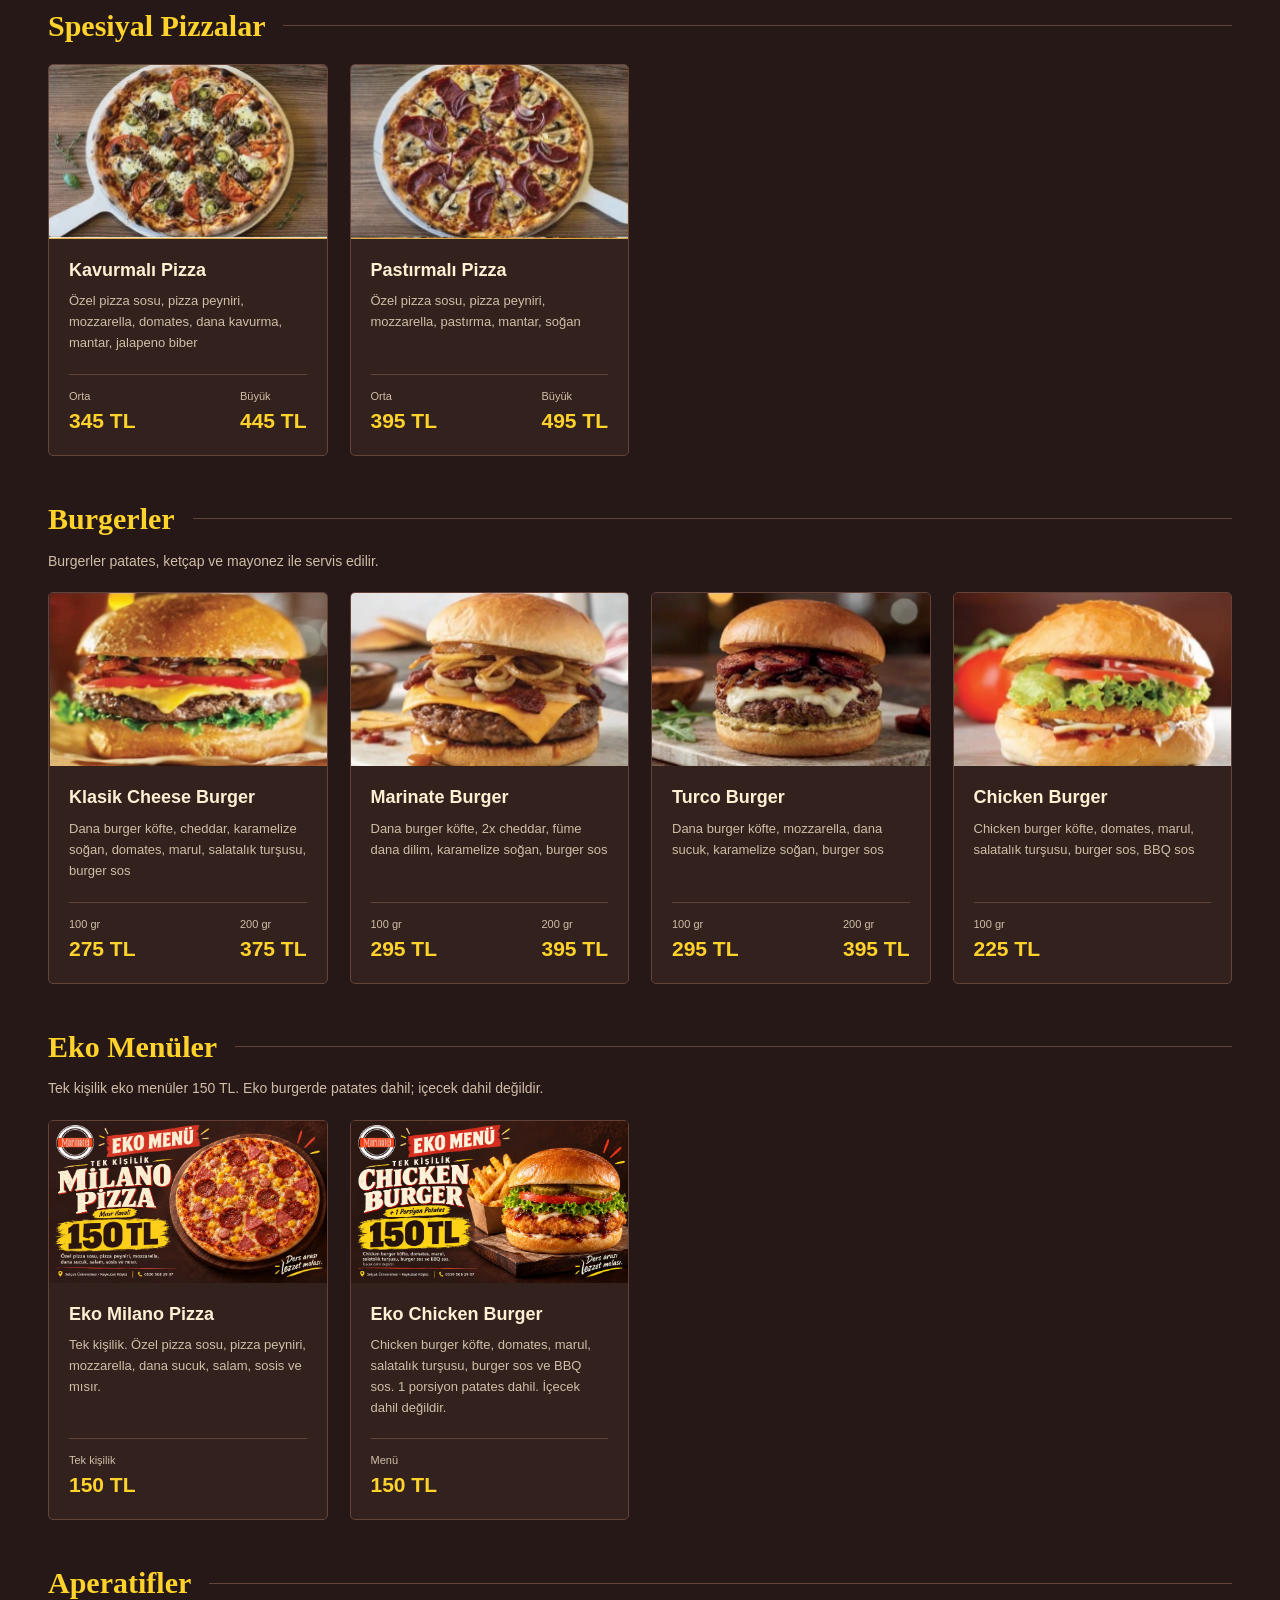
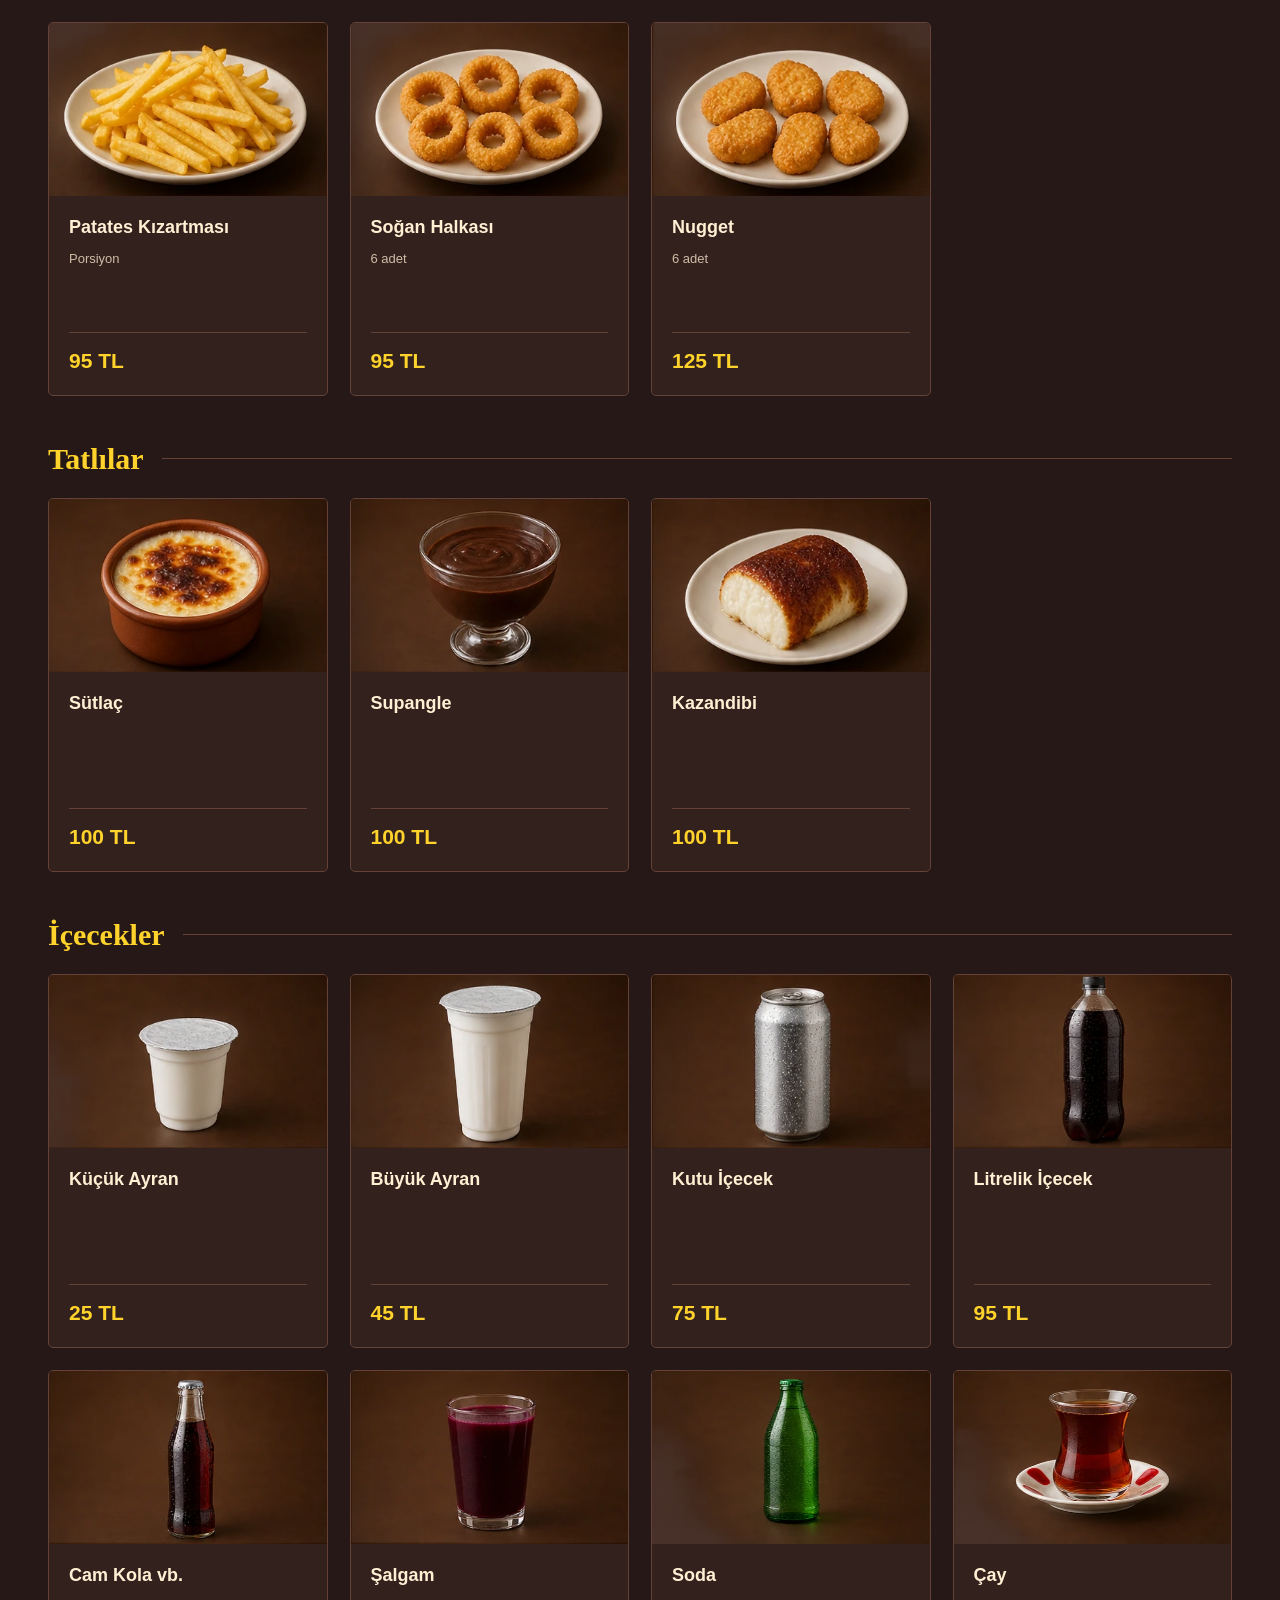
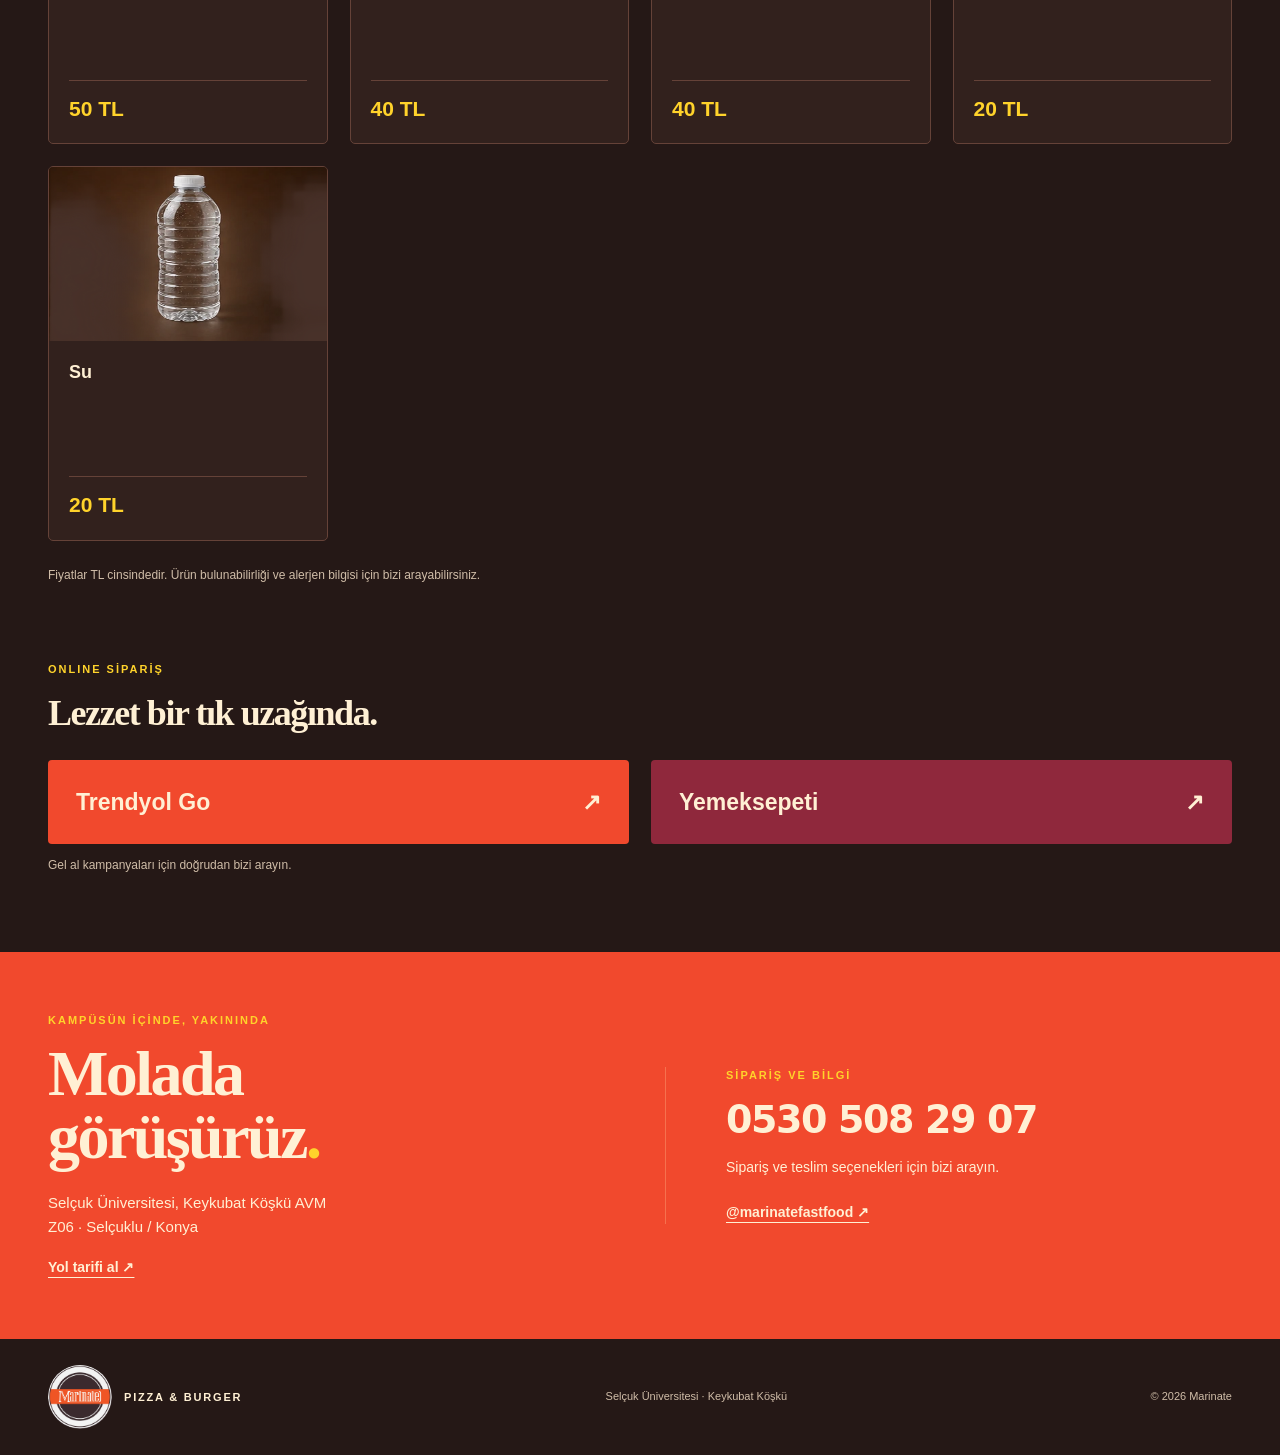
==== commit 362bf637: "Add files via upload" ====
--- a/index.html
+++ b/index.html
@@ -1,22 +1,108 @@
-<!doctype html><html lang="tr"><head><meta charset="UTF-8"><meta name="viewport" content="width=device-width,initial-scale=1"><meta name="theme-color" content="#e53923"><meta name="description" content="Marinate Pizza & Burger — Selçuk Üniversitesi Keykubat Köşkü Z06, Konya. Pizza, burger ve tüm menü fiyatlarını keşfedin. Sipariş: 0530 508 29 07."><title>Pizza Marinate | Selçuk Üniversitesi, Konya</title><link rel="icon" href="assets/logo-sharp.png"><link rel="stylesheet" href="style.css"><style>
-.order-platforms{max-width:1320px;margin:0 auto;padding:4px 42px 22px}
-.order-platforms h2{font-family:'DM Sans',Arial,sans-serif;font-size:14px;font-weight:700;letter-spacing:1.3px;margin:0 0 12px;color:#342526}
-.order-platform-grid{display:grid;grid-template-columns:repeat(2,minmax(0,1fr));gap:16px}
-.order-platform{display:flex;align-items:center;justify-content:space-between;gap:16px;min-height:94px;padding:20px 24px;border-radius:10px;color:#fff;box-shadow:0 4px 12px #34252612;text-decoration:none;transition:transform .15s}
-.order-platform:hover{transform:translateY(-2px)}
-.order-platform.trendyol{background:#a93c00}.order-platform.yemeksepeti{background:#c9004b}
-.order-platform-brand{font-family:'DM Sans',Arial,sans-serif;font-size:25px;font-weight:700;line-height:1.25;letter-spacing:-.7px}
-.order-platform-action{font-size:14px;font-weight:600;white-space:nowrap}
-.order-platform:focus-visible{outline:3px solid #342526;outline-offset:4px}
-@media(max-width:700px){.order-platforms{padding:4px 16px 18px}.order-platform-grid{gap:10px}.order-platform{padding:16px 12px;min-height:100px;flex-direction:column;align-items:flex-start;justify-content:center;gap:10px}.order-platform-brand{font-size:18px;letter-spacing:-.4px}.order-platform-action{font-size:14px}}
-@media(max-width:350px){.order-platform-brand{font-size:16px}}
-@media(prefers-reduced-motion:reduce){.order-platform:hover{transform:none}}
-</style><style>
-.order-platform-brand{display:flex;align-items:center;justify-content:center;background:#fff;border-radius:8px;padding:10px 14px;min-height:66px;min-width:180px}
-.platform-original-logo{display:block;width:auto;height:auto;max-width:165px;max-height:54px;object-fit:contain}
-@media(max-width:700px){.order-platform-brand{width:100%;min-width:0;padding:10px 6px;min-height:70px}.platform-original-logo{max-width:100%;max-height:48px}.order-platform{gap:12px}}
-</style><style>.menu-product-photo{width:100%;aspect-ratio:1.6;background-repeat:no-repeat;background-image:url([data-uri]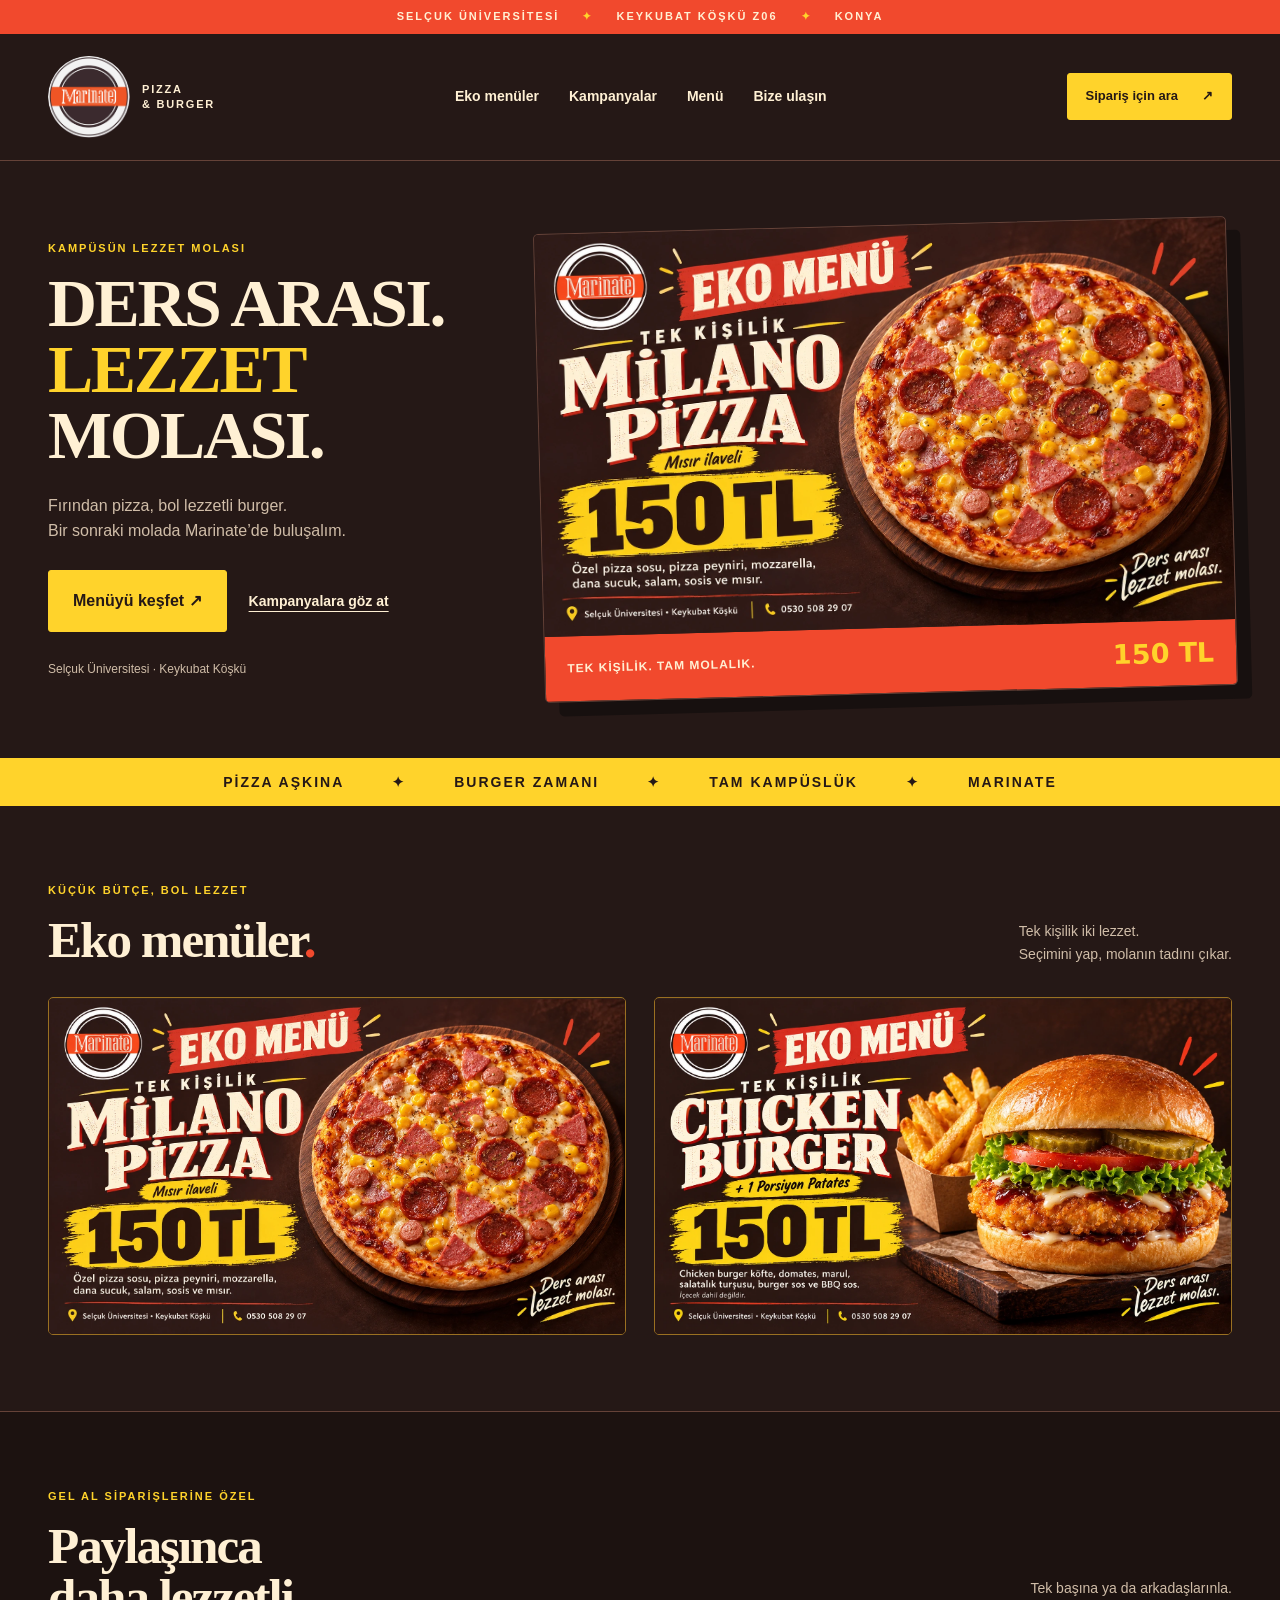
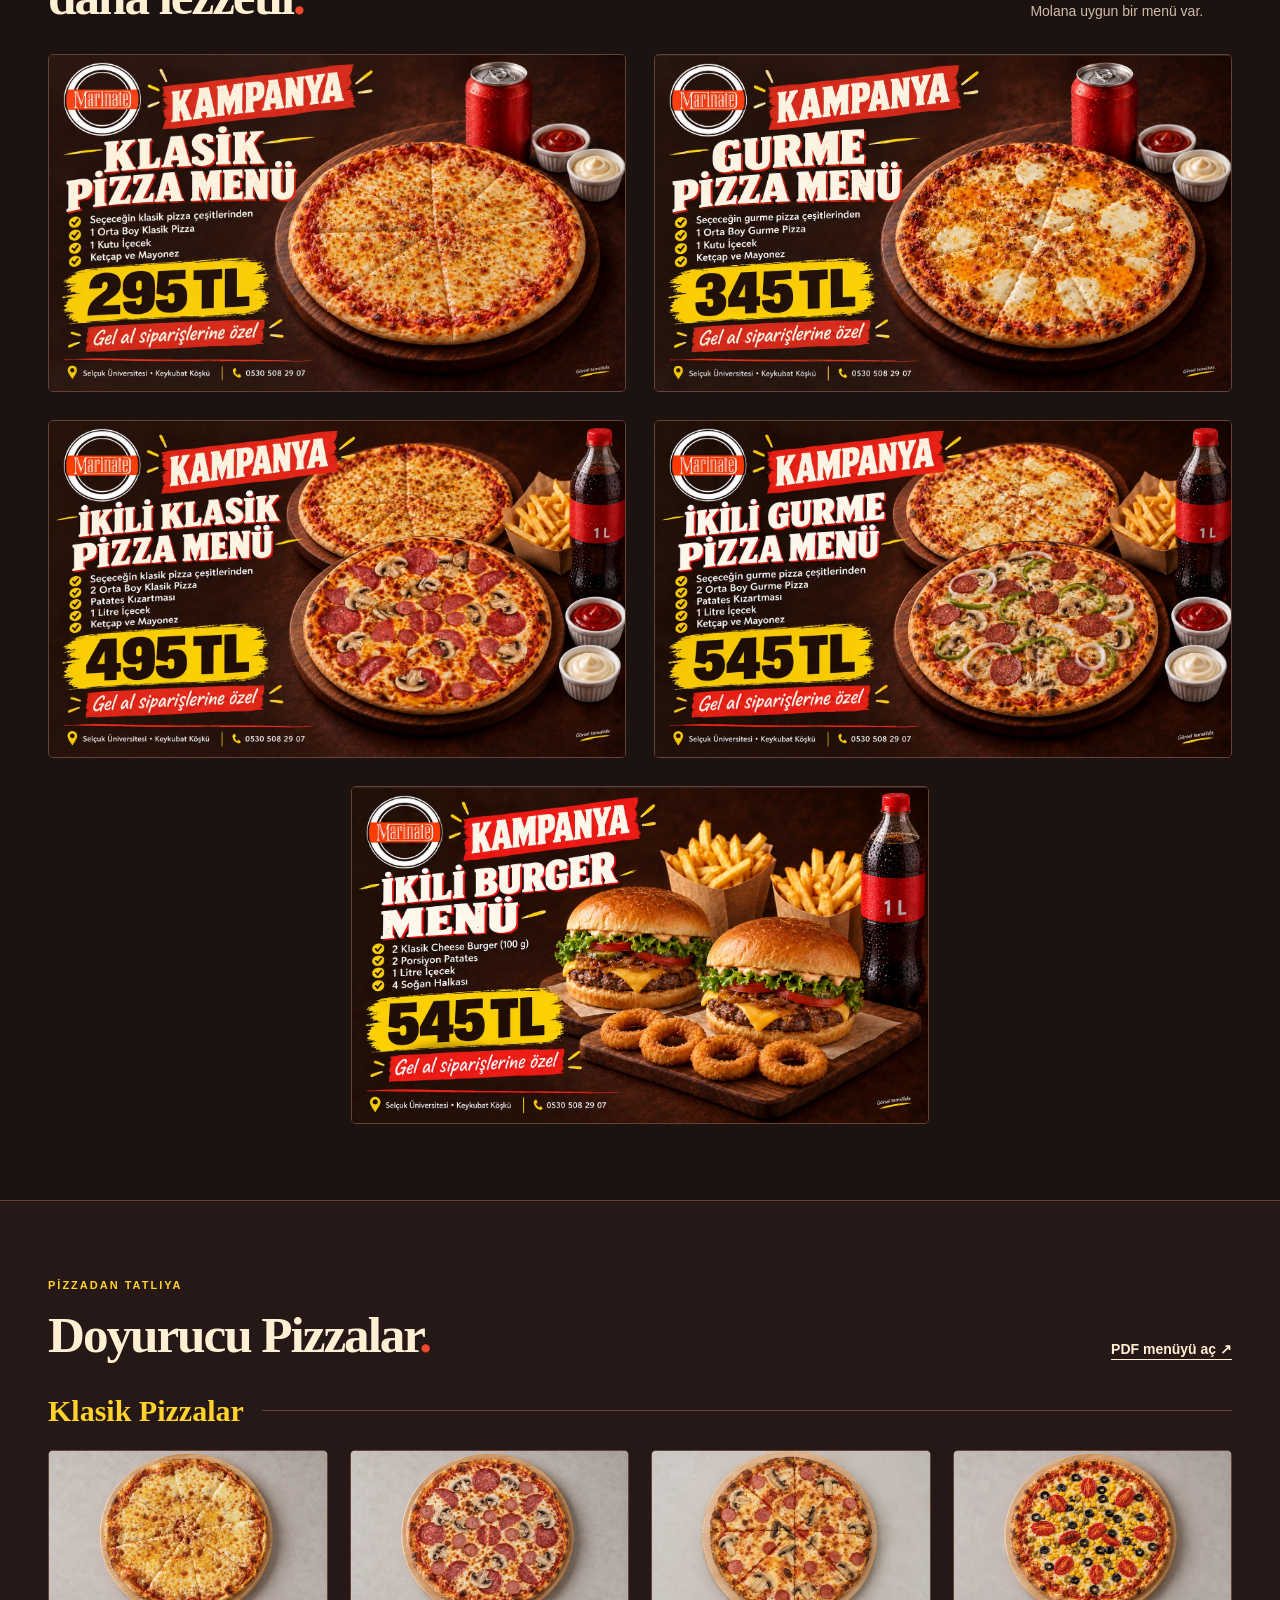
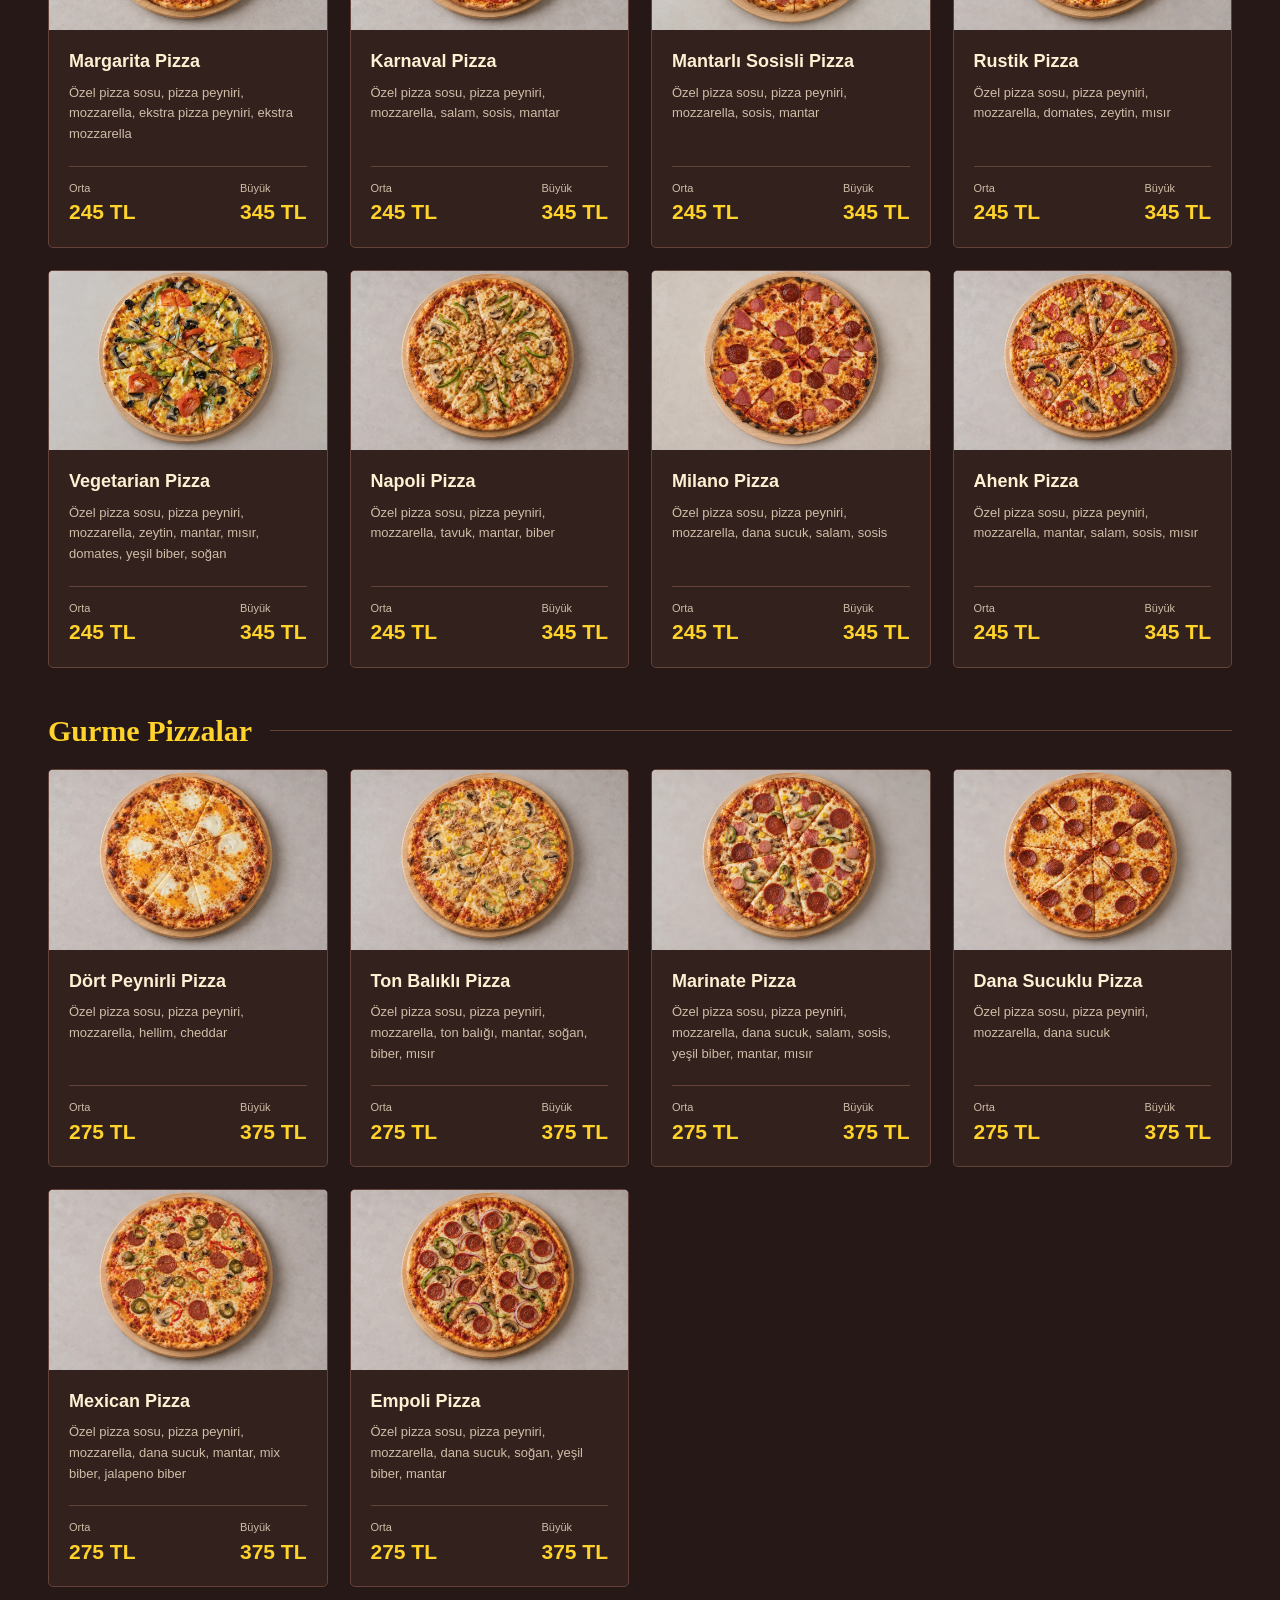
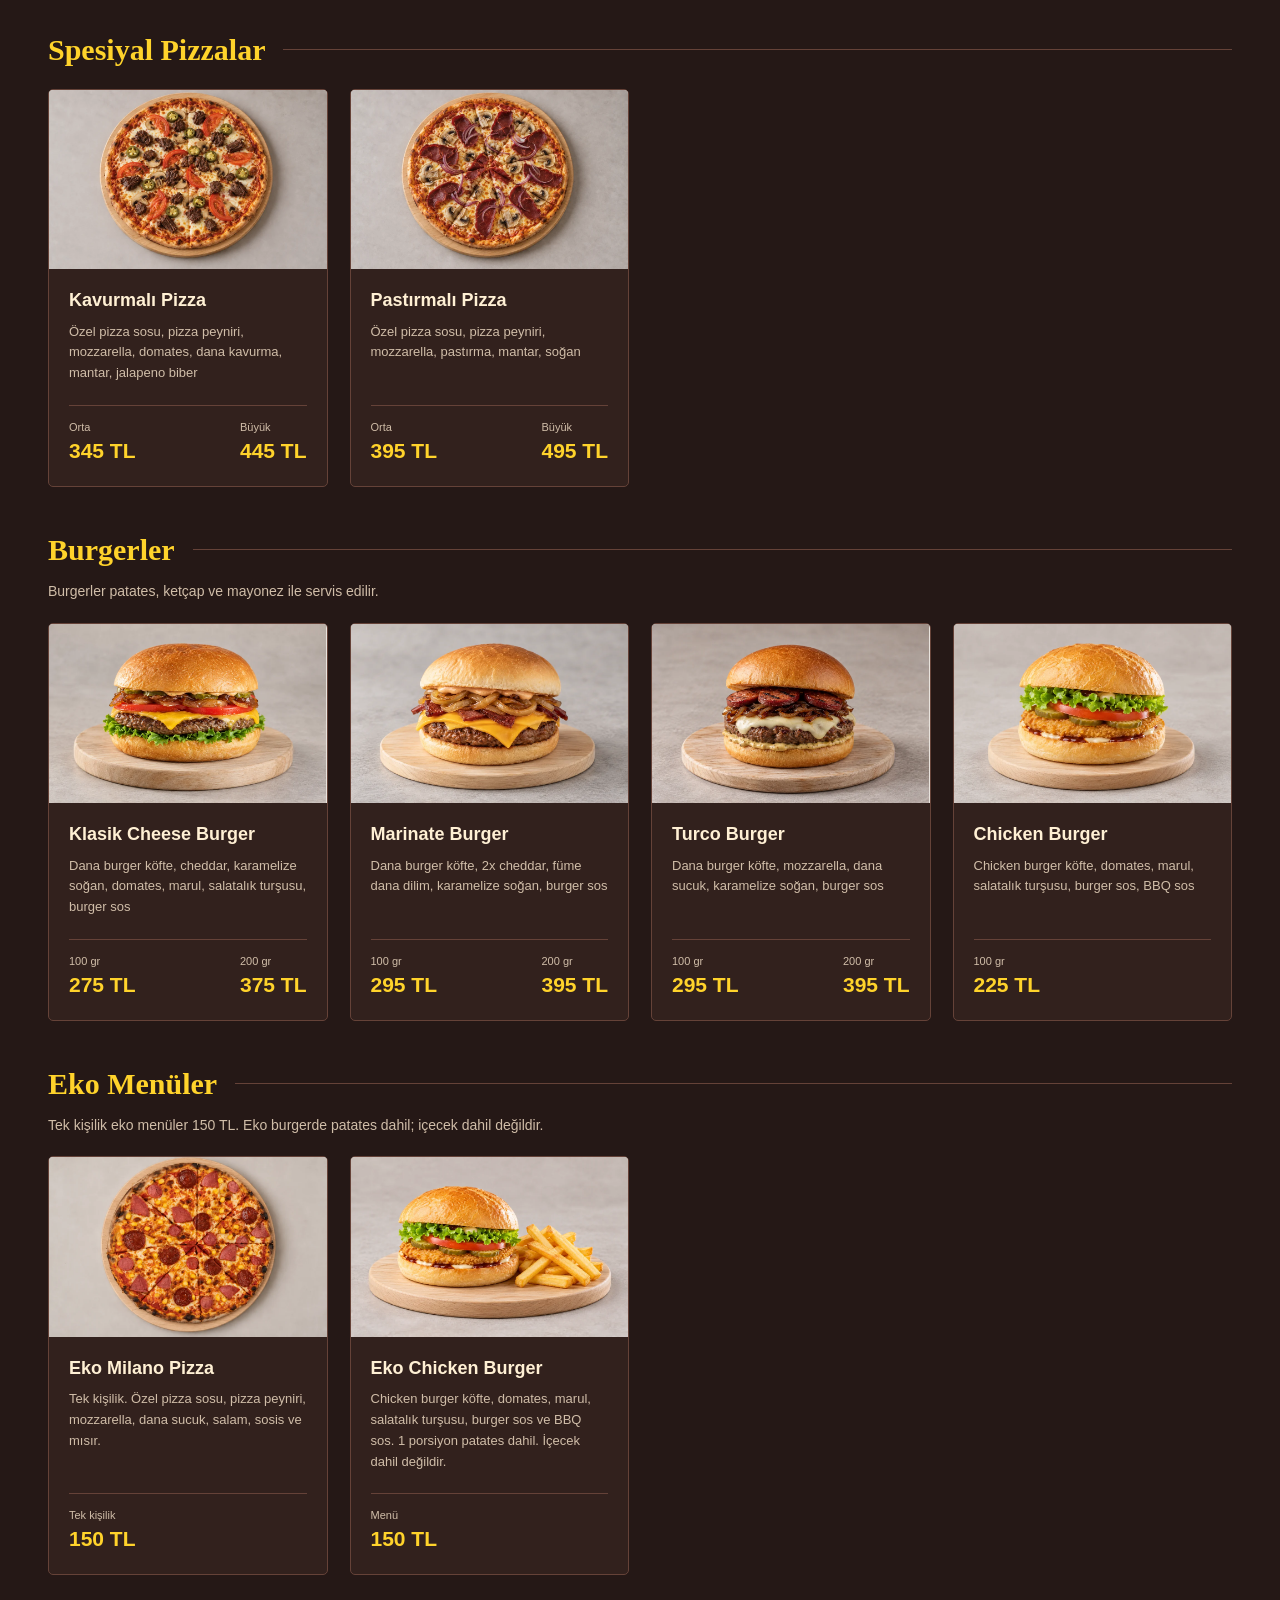
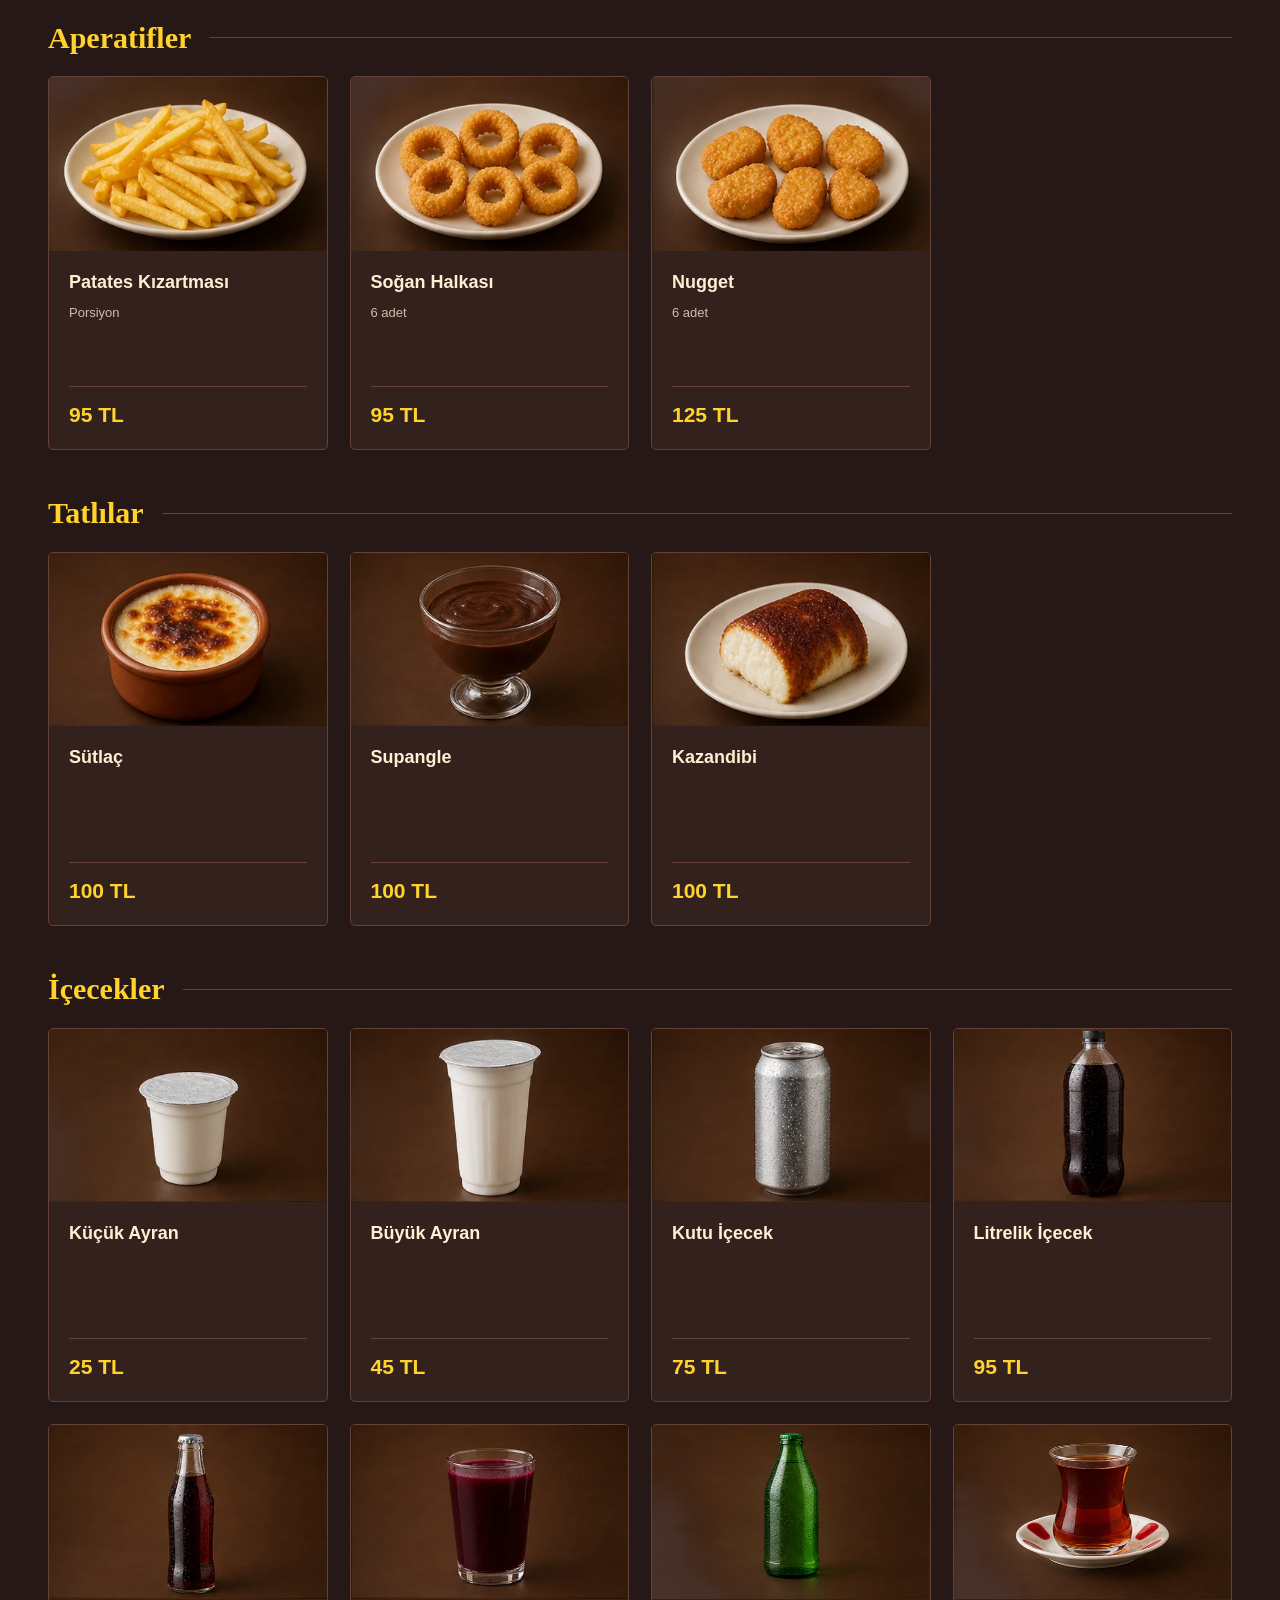
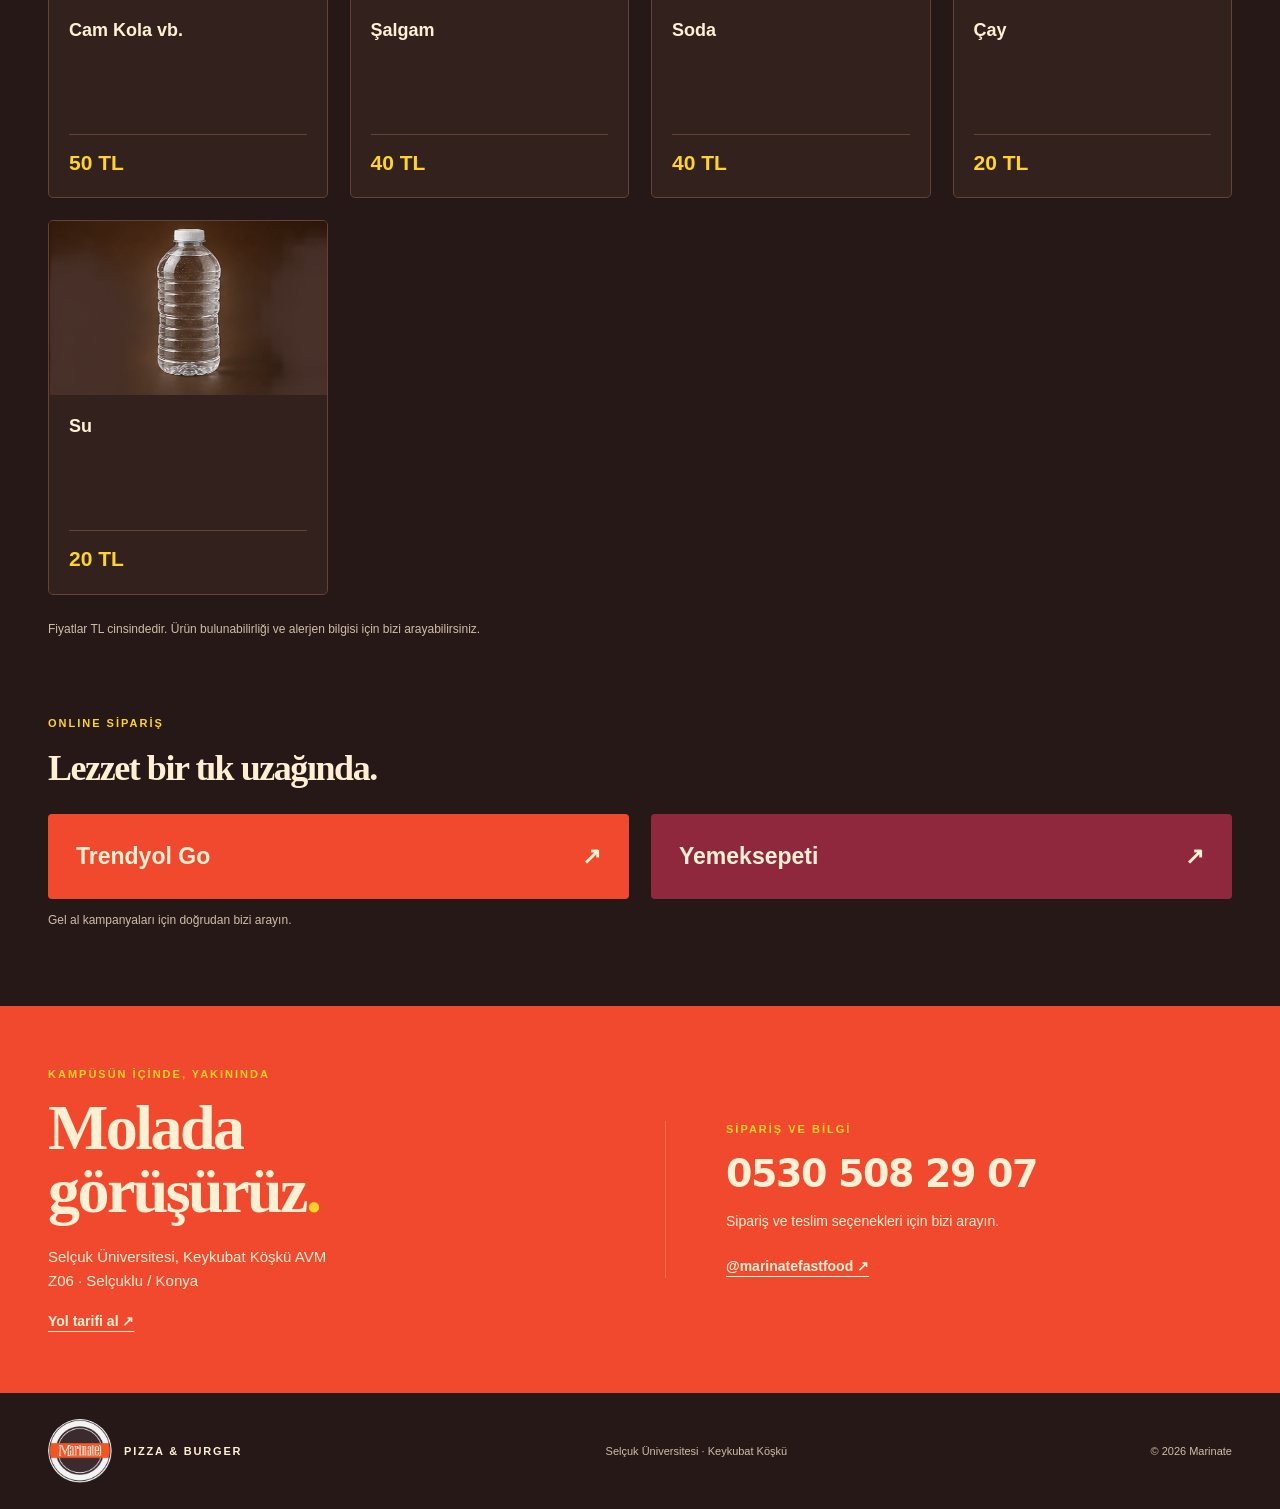
==== commit e5dc4eb8: "Add files via upload" ====
--- a/index.html
+++ b/index.html
@@ -18,6 +18,9 @@
 
 .menu-group{margin-top:44px}.menu-group:first-child{margin-top:0}.menu-group-heading{display:flex;align-items:center;gap:18px;margin-bottom:20px}.menu-group-heading h3{font-family:Georgia,serif;font-size:30px;color:var(--yellow)}.menu-group-heading:after{content:"";flex:1;height:1px;background:var(--line)}.menu-group-note{font-size:14px;color:var(--muted);margin:-8px 0 20px}@media(max-width:760px){.menu-group-heading h3{font-size:27px}.menu-group{margin-top:36px}}
 .product-image{height:auto;flex-shrink:0}
+
+/* Product photography refresh 2026-09-24 */
+.product .product-image{width:100%;height:auto;aspect-ratio:2000/1294;object-fit:contain;background:#e9e4de;display:block;}
 </style>
 
 </head>
@@ -64,7 +67,7 @@
 <footer class="wrap"><a class="brand" href="#"><img data-asset-src="logo-sharp.png" alt="Marinate" width="64" height="64"><span>PIZZA & BURGER</span></a><p>Selçuk Üniversitesi · Keykubat Köşkü</p><span>© 2026 Marinate</span></footer>
 <div class="mobile-actions"><a href="#menu">Menüyü gör</a><a href="tel:+905305082907">Sipariş için ara ↗</a></div>
 <script>
-const embeddedImages={"burger0.png": "UklGRuhBAABXRUJQVlA4INxBAADQxwCdASobAbMAPikQhkIhoQuFR2YMAUJZAC5Wbl+6fkB15GVvT/3n9yPYxrf+O/s/6w/v37ccSvyP/M8nL17+Q/7n3g/MD/H/+r/Oe579Ef9f/H/v/9AX6lf8L+4/6D3z/7j9vvd9/Zv9t6jP6p/jv/X/o/ed/Jn3Zf4P1FP7V/wP//2IvoLeb//6P3c+Gv+xf9b9zfas//nZ5Zwn+e8Dfxz5j/G/2r/Hf8f/A+2zkL6uNQv5V9+/3H9//eH2E/3f+X8a/y39o/5XqEfj/88/zH9o/IT4DPtO5y1j/S/tJ7B3tb9r/5P+Y8lTWb8T/+L3Bv6P/eP+3yalAX9Zeqv/mf/b/eemn9H/23/v/2PwIfz7+8/9dDFmjYIU6WKG8pQyXdcKAynXX3qA+VU1HWgn/pUEO27th9/npNk/eMBAcyg0X2V8Y70ieo9WfYz6ww/VOTYCnN2+fXnkQS6VyfVgBH2QGD8wAYolClc7VbuYq2iGuDaEPmQtMGv87dCmf/zzm72jtsW6kM3I0jwZfE/scxQp8Sj220brcInR/P58Z3KmwxKyuT0t+3FtEs5wbR+/wrRvipwWZDW9yVgh9pY9/cpJyyst5tWl+NiUo1CqDEfVVzVAtKOqsi4lXI7KMAfUNof9jGGjnSeT3G2/MEWM7lH761gaT/We6E76qSkDKV9qv4zjw7Ghh1R0wGZjDsZZDo9cwDBsvGI6+ANwbcJVAGv4i8+EqQ/tZ7X1Hv/BWsTVldAGpUFYiHi9ZLtyhAzcRFx88O2ss3+dQrhj1TY0rXGxmqXS2Ic3HGTTDvVk9xumPDW5DHcFOKBlwL8fv+ic+2bV7tZ8cQgoYH8DY2FHaV6zScSPWD+7bZGv9YZO4X7QnWw/OTvLxVoqIN3DFGM6ycu12jlCSxUS6l20scXVEzr1sEtjNeJEJmrJfO0yFWVP30agbO2BtREmLcttR1+zNlDsYoQ33V4HO7j3fzO2YCYxh+shW96Uwih3/MvNz2aSCX6elf86lUvirQif0b89VyByvJOObY3KD7q6e3+IeTHTQQpWUdeYqkxWZjCqzvGTHqFAdmHmpu4GETbYA9iNqb8hp+4Ghhv4jSq1oCYMO/6hvyE5rbxnRl+tWgnEev38EhiUuDh+84BL/yMK9XB4IU9h+AjZrC9pOg0glvO2XXPex7gZwas/1oLB2+JR6C6TduyCGpdGgY8NQHrZjQkeJK0bMyFpgVR6uaH+QAjNZm2HAu9PQC1XrQk3olkVyg6i0qkkcyyzpFJAI9/0Y0P+m8T2o6mMwS/eB6j+nTuIcSJSmnwMflAtV3ys0BWA2HjV1jRyOktrrjejO6DyJZ0BxYuvM0hImX2Gws7R0sTyf7yugKtJ8JUhr9ELnHxTlEtF8UcDUm2ctfyBC4pU+RVv/qxHNC1v+2yeugNVkHw8rMtH6S4LttaxjG4zhfVrnr14QjAv+X17zZrdc4ETPUyh36LrgPcvFZeY/fT5O3Nyubh/V4DxoJUDgXPHua40+OGjGshOLU/KJa01SOqp05/FHv5/FT955sIIjbnipa/dN7x1HzZQtBgpHZ2uLWq/WL+TJ6oBn67WXPap7n13+QdtICaMybK31nZH1RLnJS81ic2+i87dERbC7HkPmsOw3G9LPAB6TrecfRteDC7AQ3aJIMwKyr0mB5SaIoCxkEExV1uTHhnRCPXx3OrBQyQHWC5eC30Svjn37zjwN3RibonJ/+tpvpSSF9nzx4tB0aO1B0CTy45p7/nvZA/lb4T8B9Tpa6BoQpc/nUFFVkyHM1tMc667DZ9F5sXr2f+IuymU6ERLAxXrGfzZ+U8uCedaTtgbylsUFm8QSiQHJPQBslEY3RVRdA9hHjcS28TBrTGekz8EV/2rnyH971mi+KFkNiO3mxZPZEyo3Bnp0cGe3BI+4ckv2njNz0pBVK+QeauPXUmKe59vSYg7VElAXOlwJUpMWOIwxwXiL3ps+jNYX7LdE3FrFrBSkk99Kl+cFRm/cJrJRgtB9AfGO6gD46uYAxm3qxO2Ath4bPcOLESbQwp/5+FHD8BAyUlNn8X/n34WEoUT7+gn1zUG6VU0YCLJ3FgKd0ZKAyat2T15mIwhpiCl3oFQemYMdkYkX/dOgHvMHIctX4q2AAD+/6jkCpbZINmQKqzc3TWk4IaN01f6eBiGXkVQCb8UrSj7VO399UYYSPwPk+9q9+POnNKIWGI6z1Vdsmu0kgCtEDS3kdx27hxfTNy2PMp/e5A1f44w9995FxVpvem+ayns7QgjRvaPXu482CU4dDC29j2i85r/HX/vNtq4rP8P389I+zGBibyJOoFnQMHcndAIBDAfjeJJqguLmf9pL97SfkWSZ3vZpRIZGffJBgCqgzPeHuY6xawfVk64xA3/k00AE/zAcKur/uB7HNu+YQFH6oAkFgvWMjMwHQpmKZzsb4RYiRdAzwiH2ymc2yv3QN34D8/nsnH/wR2/U+ifaDsTGmUaezRGxEyFLiHgGRd7T3vMagpZd3zQihyXlGr0hNS4BiGm+OPxgxU9EardaowJqh4Jz82QpUAYrh/BaMcLXvQ1n2YnRIL4WJnnHJl0IQ9UMfKd1iBRlQDKSAK/9BxNjTuu/xEhCEErBi9AVxvL3HKoBXBOFpIp+xHSXvtjni0cXg6MBYgzJa5V2stwOJqg2gDt5xM7H9YSvdcET0kmR29ddjs6/KGxZC/WOIzLlM0aun3fS+hkzbmuCP9InZ1EcOoPN+5h/FJ+awhrQiotU/CGBa3uT/+X5mlZYFc1NYyfVc6zTIVh0HV9mXUaUQHhCXq4hgiLBZ/5IAMHwipeFVAsckjwy88bsbZSUdqtDIx+RrkW7Fw6Uql7bJzSOk5qtcyFW9evBU3fzgzexc3VAm5Zzgh/[base64]/D3lgusfuz9kC2+HT3KWpiEIbqpeRHZvLzxboNF0n0Ugvg4uafU1CGi2AMbcUnnUUCAYvxDM6CndCin4AVDtKNryDqIBaNa4ecmRu8OAXA656+HANm9R6B/xk9m/j4yXzJXjBg+wAKYd1TWkVErCo/YRXpABEAUtl46ymxeaKuCTJbh+5H6/Y7iLlkHdTkFgfujZQj6PlIVTeAuQObTajvUsQyn5vmZ+XoTsBA7/XsgYr4G5nvxPwtqiUEKJliiWotk+vNG01gMITRFEhI/aCP3A/m+yRPfaIGhKLZEZzeDS9Lqpdr1fbaVqvcBH2UpUvApkp5ZwxUiQJmuEbfR/67If+f13G/Ew4gCJglmS1Xn0d0ouVSkfPgUYbKdwey+NCBUyAhHVqcJlA20d3QKoDqTH4rWv1kNhPz5Su1RuCegmnUHOx0zXQ4kZMB/pCQFyVLi/M5bt48cDFW+gBJNqM4atJWo/04AQ8LnIherJ2Z/vHavNkJXnjRMXGQAH3f7zm5s8d05/m1DVinp8Je7J8OcYej1VmxeDmDYE8E0xCzbncLVDSJ9/n8fW+E6R8p7m4LlvWd0TN3z/vPJUEjB5zky9z4uBxKGmO10fXi2PQ3CVOcXocZ7r0Be/Ai/al/wU8MO7EefO0U2OD+Y8Zju3yi/W8lzg09YTuJwzwfNoqH5Sd6te55XFenYdSFJ822aFQAniJJt7ZrEtSbzQNv8pe3voABeOnQND7FAm96ZKaeQOno1otjCxm5iMoxsyWK+0DKKsBR1VJPfRzXtjQQ/JMpwAQswkDg0mzjHwL+X5MmtGh19Wuak5tZjvmDQ3R1trCikyHT1YPsPKDbKtDOB6lbqH2TPofJm8cHMekIEaU5KrU1UxrzhhfKhzdDZ1GPq7Y1yFuFOTSE1mCndRE1dMSEFDuddzAoB1/fQWnbZA9io/EnIzPrh92rtJNV9tDIF2D6k0jM92s0G+m5qlg6laBnMBkkQxIvpkhdaCXalnn6NK+6ffUYNtFo4KoQbCn8wGAEQMkwoeKjrgH7a7e9EkjuN0KpTkJ7hAP0ko3FpuXxdLz+hqFUclPo69aSqy45qPCmLGTqHxlMUONYwfPbSfDujtIWuTaf7hwuEFXezPj/xM3G0PYQJ69aJKhGyPGwwmRdZK/KXLWX99a9cFioJQqevOf5KwJvV/QiAar9Id6tZjNFkmWbPj12fVFWQJiN40mUHT6uVOmUwaBKGOyGq4XjMwvvvpVcw73VMOnBI3ft0pyLvEI1w2X1jk5tmCmvgLL7axvIH/TJlShF0QXsEeYsb6yWzIdmGovp2eeFgKQueziDrj+Vk3A/cjRKXPQ2Ym5BQk61z1Rqe+sWkEdVWrSGiYLCGbeHd4LB5N5ZNLmWcvo18WO1jQG8jQN7ILqxZQBrd+BX0N466gEck7SRLceLP85c6Y75axEHkpwkJFrUFcX1gkrH5CD+fSWORyBig5AFkDK+Aq2/QBZa9rmHdEpTBgbopOzd5vYQeGiy++IsHyx1pQorhdxENJ0qe1YRsDe9Xf/dVmnFaseQel2LmtnVCFe5Aonubog/c1blr3ybZB32c/1GWq8lu7vcuXpr24FWYlyzUBR8v/bXIfW+TO+UdQAQ17wnBAaZNjRqjrnDCJL1YBNiPLm9uLFBaNSj8ND+hMwMj/hDgSeJ1baWOKXsFOC5QBCzT8woDVurb2SHXvjkFkrTFPj+9h4LSH8rg9Rc6y5qPphLSwG/r3Mrbx3Au5EAsb+EZvbOwrWlsmxfvtjGZ3qSQwTvW3kaT3rFBw/g3iRSQsBWuJjDQRyePkgymIjY5rZge0ezpor+e8MPa/4GhKil2xsIdp4NELXtdD9/lb93yzVZXHej5tpFK/YG5Cj/lRrXpSb5Qgdp5oCFQpd0e9RQ1qmbtGFiE/rOwJDiD9pZyTzBLC5lkybCA53MAn5monDoFeFdCoXgbr+cEZv6cBazs+bfPP0A57MZlpEozyv8WqPCVnPCAuqNfCZKbBUrs9yxgWloEZmTy5Mz6WM1hn0nghUnr4ktTylfhLPNkHLkglO7Y8HvndpaDygbRRNzajVfZOl7+cXCcXhJKDDak/YN26PpuO+BGQBtKfgUfYrkSOzqZ2TyT0bVa0vG5tYJ+XiELFEXrmV6Le8JcM4gkjs8kHHYrQVTrig+NQ2RmWJKYdd3Ts2kt3ms62i7qk1boKV2jz3m4lYMT/LISrLBxo/B22RpDKJvSfRHGFvb+h9zaoKCCrIqHIfwFpy5rkznuM8yf/4HMSrGrW2ZBaUJxLa30xrRk9xqBzM0LuJvcvT0UJHsNO0octsK54WkwkxmgmdRHDK5a11SUlSFh9ngYbsdQ3lHOLsMkkzWihx9VNYFj+vDcov9vKYA/e5++yf60te9eap/J/tskiFBu5nqVYtwU61pr7DHCGB2Fwxr1EsMq/TWlX5X6kjJde/[base64]/5N5o8vQZvTACBCH1X/DOJClvVl5w48zztxG4Jp/JfcPj+gbaM3ePJwxpy/aBrnrY2yTpPJx2V1fygqTBzNaMKIcq0lgFax0obk18HAfSc+WDqffQVaYnEFPqtAVJ5+mr+SHBvy+SnLPfeLFefySHdCqPg8odNmgkio0YCUWaDXzbeKDo8gHdDfH2rYk74UtQongbELJHMvDwnQADzRMpZjb58TyI/EkRigqRR9XiNnG+4NNceDvrC0+KmgGfCQfSlGLDEoK3zPnNs+zqpRsjqIEcmEhWcbeVE9/v/OmM1Ji+NkQ2lDXTVmKHB6qFqFEuHQZWSrJL+x2LvNyaykUqMoMrsuEn/whPJj3F2YyG1krVb+f4rjwonJCPHqywPT+UtW+lLpJxuNQPVEYYtdRXG0ym4+rvfEFJlx/ec9G7XvS7doFN2rgRwCtTvcRspQDRO66vEz0DysIeL4WE0KWfeFfPvG91S0n/NYPZI23z5CJvCzH+ymNHqffVQTV7eNFCglLwTel5Y0siK+rDDIuO6HLbcwhYP6ge9pyqDg6zegmEmF25xwnQcUgU3AOk+V93hD42mrd5GeBk4dcbczpggbvRWBSGrrGiH+8I/db+yt693tjNltagnuY+6fNJ85W65Q1NDQQRSx/TH32mAVfUsKPRlR13Qj2RTVZC6yulbpnItVjwhKkH4Fk4MZaJKgHVH4VqbN8BZ+seeCrekhGKc+9teE5UNVFxjrcfZClLkdRomD9JhHyRp8AHxTXYYiaZbF/hwRLDcC72K2ZHZjmsuK6cDBkPwHB4gMhpk1fox+PdlyS0lGVP6paiRW2jT6yAsthTRbdF02F+qFifHygXmXmjmVwvSMIAggLBxMZkNaULFh9JaJ38vA16tfMRae2z9yIN5W8M6mhZ7s5r11K3sLCnqeGkFpGyh4ZqyxeSP6ShyBD/WaN1E7tTTg1pmkJxKAz8Q+ye/RryKzQgWXkwwuheROXOn7RWi2/E1QqRL5JCPs/Sax5ZYZ5ho7cruPfekm5nfimW/[base64]/XdpeHEUvgLNlhfycDWPABNAGpYVn4myfSWtk42sMiWRGW1HVO7xkyihvwVk7jaRCtuktBhgHWff6OOX/WqXqdkuF9TUFLbtUnd9osN3XXvncCv88GrZf+gOzJGT0Slgh3elVfO6m1WTulDjhpULrIWwOx5qCQ6wwOR+QkQnDGx9N/ql6LpefS7jLWdC2yzDFSRZWu0GdtZYgjNLhlYotCJUcgRM1N3QG/lJPMMGkpAJ8DDrCpfsSnyE5hY4ZPo5XJ8tEwL3WHE1jYYxoLcIZz3vSuSDvMtriNuOqdviZncaWEJtilq5bhnjl0fkFVzTi5wcliRwvrAkYhTC6VQYzUHESgOCMwTaIXJtqNNqaIMZK7rtPWHXVYp/ByK6CWrOsxghATRbe5rkdbvreo/6eeeSO3ei4LkSMia83caj5pjuDVTvlMK1HRBj1q7YpNPRIzl11NX9mk8XjG3LwH5vM0fWEjN5UHZf9OjUGzOyTEQx3uJXo+b14EBcr2wi9VH9ct6cgSIf6DHZb3i1NCjUJ9TNCniVNkpkzhMZRvHiJcBb9Igh1MIIPEK6kApa1bmm+ICjAC0Q/tYLms2FoBzAyqbVqW2mQtOMutinpMNBJLQ04HTB1+JYrsKLFF95vxC4NvwHzLIN2g5F1IJGSVg6/Ym4kYefxVWeXddgAd4YeksFQk8sLW/Sc/zH94RtFARoCek8y+LX3UxBIiTEsH1ZHn9ftI9inCSANiH4U9aSycProm1hKD/kIAeM8HZeUUF436uVxFUxhlyTRakbq6NmfvW8jik8Vfp5hN1b3ebKN1RjjTRve1HBnbFFLxoBhghSX6RkJIjstu2g5lOxzaUY8i06+pcFAreEm6HQytdouNKaixjH7inkIfjpgbSs/PD23a3JtG5Jmq+vU5LNl+fyTlSxieqe9yH9VJFnAszW92mNejX/qZ+fDmmwssiEJQly9L3tbbz0Ezj5rxSEfgw+0EVOA8UZWNlTUMW4f/[base64]/kOmp8paOOvZjw2znuGrEaxIxsSINBXb0BKNbiuMJ7U3+wmQF7ozA7zN1OTUf9w8ojTp1vcMG1kF5bJ3XPxAcQyprlri38Uq9k/ZYm9/71RgaOqAbs4Giyhp0dOedq8ISupY4A1x8lL8b+x3EH61fuGRcsPznOGDMeT17M3oEybfxn+3+ooY/lkKVRhrm95rnlN1rnyi+lpISjzgdNl62WVa/8MWQwFSSl3VnzoSbZuDt1F7HxUfJle4lblIBYh0P0FmDBX1ipuSeEjVi33pS4LcBO9E4zxOheAhWn85Fjwax79bl0fBuQoIlnZNM7CJNiOKDW4g39qEJCopP2+U8eYDkQJRy/i5X08GnP6ha6Fs5B5kD8McKVXN5PAT58klX6oTqrOp2IvR22TScZGS4bIBlTcrok8NCFo9VUYnbClI4Elfrx+MrGdJk6bvf0yd5dtNdjqnmRdFAiHXIUiKEOJ9/MLPZPrjyOebXozYNrPZOOzbnsSYmFiF8/S7h3P7YS+GNscZIz4bQoMWHFMNdEwvwY99hvVstKn3xMPGwPB3EZvnvorPCgqxn0ast3w5/ULLDnzLMsEcQvExg5FHmmZcq0UjoVsyk+scskWP8+awU5EzZHS/Pghmtyo4o4Tkidv4RNIanUW3mDkoiqi+aGKmYnKDGJMyWpUEH7yHn3WVWBPsMzDgJo4V71jJHB9qthZ/TrbWDmjoMrXO0Wzl8HVE6Fd8Yzaef/uPSFxh1W365cBDufVpiJ0D8oQJWnaRJbk+nJMOvUHde46Mki4iKxgRGcfczgxX1gI29el4wO/ZI7BffmboJnQC1AgCNUnQ3NY951S1FVt3D9eny7xDhZR8PFnJP565DxTx6CGbTwTqkmIRJsGUD5BL25MnCPoEWZi3migMFq5xFU98iZlvzbf/cB0Uem3aeD/VZVcEZBWDuKmBeA8u84188nQEOu1d9ug8QzpvNwHMJL4rv17iizEzz3/bcDYqQd7mM1Mp2MpVZpcbaPmlM5Yp77fdF+Y5ozgioVLQVJGU8cSPjZ5E9j73veK9u2wEfzjDnNxfyiPS7TLLfjpBQAqDVq/mmr52RjUbm4WPW//OgwlgqY972YpE8BSqDsGzgv3tlTotBXW3zWcPpxUC2LxadQOreglw6RgOZzkBWte+d+erIF+/dYc7Vm5BdX6VXOM4IZpUXm0f32hclgzzqMM5RprDC+onllinK51sBkSsVQ8NyMLU43xh/6RuE4QUoe5w3+EurxMoyhdeCIfkFhrEmpSDAD5QRrB9XDqVO7GYlwhpgPXWX/[base64]/Z2+F6JeP/pmqXOi175PD3a5j9ABae5zhGDWZstfmvJWeQFRAJHrROrBok5ZQ6YyXhw9RB//qWO4Ur6u1ut9wW8rtsXu5HrjEU80RO3LjLF8K0Rp8VlSJKNcTigHRcY8WU+2IgxgezC1Ibam6z9hY5Si9d/Y23Ky/dMJVPPeJ40oFro9SQWde0s+rlVAfZffu4AMaoDDk1Xbuqq66k7tX2o8OPhVbiUR3f/a8trHEDyLG5BTBQnsPpD2kxieM6/+vbT7ZOrRUQq8sTa0TObr7xz+ELqjKrMr2b45VzFHlrqmN0tmN4eqoR3X+K2bqfyRrcUciBT/AnDXq+WsPSVvBIYY/zONhQHHtNgBzDYUUXJMegjGVO4v9JlSJddrTcPmcZ7WYEV1isyh9D9pL9YW983OJvWet1j+RWlpeqU+iYeOgIufoZYD09rCLDJwDm9kP8ojc+0MO1gGK6/6wzfyuOqIdJ3coEaG/vfs9vZInAWQVj/Cpd9K/4Uz0M5JlV9EnAcosFq4zTTLyCRQtSxWBdFz2r4aA0kz4LFNFlUXLp0V4lWhmjyDDy/Vb3nLELBXml4cmLLb01v0M7aURObw/BZVpj75Zc4LQJU94xzLY4ZkfW9hLns3xpuZt8N46Z4qSUWndWFF66kbwxyC+56CaTRxSCQbtufLyiZnOZgRlVn1RJjDbWLlD3rg5vbKrjxkPs8Dddqk08Z0pQ4U5QztMDb3umG4Jln+4LGGDJRawBoQwubvtli+tCKOTe8ZyrMA+Efqb+2fIaIuZqaA1xUxGZhjNn5m/wv2AaxTcP+Qytz9CIhQxK/DdnQy0T8pvDWfgFAPv1m6MH/bR+PFQPG0UAGVnkYV29UodLln5srEM++lFLLFpDET0rT2EGO2vAmWniBjAumeVuBsWQUi8z1PNTBCJPsUfEDHKBfu8kc2gy0BBZw8LoeDBJDG/lLUY8cb8J45gld7epl5+LeMWUMEtrWRhpM74DEsz83RFejQOHXTpLycaZTC3SleWaUwmAb26jYFsnlE/uGDQwSzWhpmMQ/tsIHlXrJRJw1hiqr7pCerVUNlO6lJsuHgJi4snIBJaRvXx/n0dp4im70ZbKHToZz7wXlJy/j03CuIZbTNIjD5ys0CzhNMlVwNQv+EbeKgbpkL9iiJnxwzAeIq11x4XlpC8nk3rDGJUFS8f9B3IJ3A0k5rVe37RodMoSJWH/XMb8e94qD41keBmWONcnrJuynDx9tkpRy5cnBXxjzv0hoDpcY8MkN4mPYSs5+oW18X9qZItNB8b9AvY7Sqmp1yQoO3dTSCTlomN/M5VukWhrZILCssuaGR4gCoVjJi+fXB7p48P9e7mSEGc6SXUJb4JD+EqJ2qnW40VfszZ/rJK7mFX5GWKHX/WxZLklCFJLMRwiQqBV3VdwLTNEtDWoti7tV5rDnSHzlYqCogHUIdHYgU3ZVYiKFJBbLizjSB0f+I/AZQHqhaLqeGGk/UzSjXtVzazCA7rW/O28r/yZcJbU9yHEq2ELaTWvsSXEt0i9J5HLpB6VUGkpseZPeLE3Y70ME9vCgJ7APUC72vU95zdp5vSogKqFnWdFVEiWDv7HKcTEyY1DdwJOpIqyHA1D/yqm79VHFJZVpsU9Lbdx0HtXGO3THy75GRRT8lbi37Js0yQFzt67ZDhoBIl4Wyo/VwxKKJPHiPnJTbws9GO2FKzEl7fdWCFdacnskGxrTPhoXKxlid+leFADHXk/yvqShfH1mvyiQfJvSN5/i1GB0kwR2lo77QuPSDGrE+O3+paIYH0IIhyyrKBAfho2WtkToISSWpl5Mvt8x5OHpHGPvNQuBKyW4jQXN4j/akKeB3figYKd3x0RZKbUoHL+XuTwH6bZXAn7Qv1zqCccta//qxGzcpBjohjcH9BeTAl4zh49Tyh47FzgbkgdJSagm7R9GlUCYQx1KwfJWEr2l4QN+lXZEmCkyQOBvIGiHuC/pgM24l1N3RPetzZgEEK3r/i+PkT3vvamgTiZhHOcdu9BCH1ciF0dxeQ5lF9K50eAkt1MvdIAPqCbDuNS/AlBSJeKxvZ61psTq6Y2sR03Hw3Aeni6BDVAp7WOfTYlwr+8VHuk8Vwi8RVGj2L/UTzE11ewUJ8PO22KlRWUFSlxDc9XVsJdTOf3Kc++JWkLgGnXaFI0LAJ9ZEfkVjeapL+r/4d+Bmg1klYDPHdH9B5ab2wN01SHKt8shvOYzPsR6ZtbXhSsraAT/TLX1jojsSTQg2T4Q3rZyQoufFES/GhOx3lwI7lUp/s1KvVCmpnWkupwj94haXRIdBKa38z51B6fxsNWzXcIdk+FAhXFm2jx0gxzoE33kWfWit195XlnUUeRas8i4ZV4gJT5aq+lgoyQFg4sy398jau0yK4KUdNCpGT30e3fAx1//6bgJz0/UqSJKH5jHd3kTzv0mXh1tBNSojUmnIjNnv/1XYcgaqk03wziJLINPCbjopatCs0fjVZkRc5UQPqp5jWWVAqD8MJVFd2pZvaAL0PSU1LbBllZoOO2YWATmjEkd7motHzjXt74BoS5nDTzLBRbqOeWw6gvv/WE3DpdhXQGXmTpAJUyIgxRBt5z7VLKXNrL3sReQn7W2g3T0UwSxz4gJag52oqmN1YdvlvX49JuL7tFzQDYiUHZzYeBdCy+TAugX6FhMS/TjhLKIoPBNiHv2zCkWXmM03zfKlQpmEu2R0dKnUhkV5ekxrZoZcQ+VWmCdBtYm2uSAfztKKVIXx5Yh39vVD+Z385w2lDgNkyW/g++gElMlQ3BerXEqQrpKWVrDPzacYQyfilTa9ky3epvvtflrkKZOHXHog2u4YaaQ1o84laqIx+Ibmy7Dw/f3qQ9d5/+p3LRqFsLLNv1GTcAT9T68DXuh6ZAolQzyOpPf6+uwz/le1b1QBw9QUwpis938AhzpAIeWDRZh5nQkZ3ljoxn5pmjZF/LiMYoUQzWexXIBx+zx/V8wwILAVk49tgrImiGszTKBrvp/6WqbCYReSmhHznuGzq5IONY3zA+lO/[base64]/Ap1lknRxvmDCQdxGL6vdhbsqs/sLFqVoC5P5OzERQVVsn22Xgye6o9hlTzEX4ljVbSSwfL3++LPudzrHTFPOInYs+U2iJbilCkgYgmF/hYw56EQuGSXNqs0bc9Q1BuP4HXryq7bT5aBWEbgSKyoOeP+ofANE7UKqWrJT9fQW6KX7xS6XlL7Ffkbc413KKNARlj0+eoJpMs00MjjsAhJTJo59VBx/S1SFH9ykrmIA8MVGJnVOM5sjbifGaEe1iwXQybtDjKio+CIpCiuskNIVNP8JT8DbZcymGyXskJDoOsdUtql9ZVYcKlsCHGiO+mbeFbgaKtU+7+Kze7ve3xssdLna7I/Z9VMLAds8FTGhRNhOAEOcw9UmFmyX/Y4fvKBAMRyW3BnuXezG3XJ8uclMGd+cWxTjQOfQgKAu9TKmSeQo8mA6SYcdPvko/3y9IdfMcc20W52fGSMI5/Md3h8bdGbx9IWWF26VC5TH1VhdUkV/4BrSM9aJ7QU+VMuSKdALUZjSHkEi/g9f8SYaxhLEiHn+nPhFXqt0YY5GNyYwZxWPkrXJdfFuzYoA12fhVOlsvH8FDBwQvydIwtcShmyWNHCyYCFHCKO+fD/7/wRFVotguk3W+XbOirwug3pIybXm2aYMNiOYqmSgHWe2R7lJNw/e742s4EG7RAVb99v5V4YelBtIsFhLsTbeLQE8XAzeA2FAufrwL6tmblGpcIYnuhfASr+HfRYNl8n0E31nAak2zWkPBY/bM+faSwD947L55JjsX/5b6yvdkxHNpgmPlevsfeWIEeXTxTZvaVeyThxv+9GZX9rMM6T0zcU/d8tbBTv0H0tBRI9hxfuJy2RO4dr3m6CSt7hLTzW8MEjQw19uQM7cNUH3xXnwvZg65Hm1FpwDwv+Nzf6epiucV2j8K03/1SGwhTv0k1tgoAqz8njlOUJRuW9tXyMN9bfDM1P0q/rgsRKNgHmceqegKY47MMO1w5oxQIO6fN+yqMrqyCUI8GSVOG1NDnUQ4ozx1EP1r6Ftb3fwJeUnJR1wvUPOm8JCGn9sJHmpLcwHDJ9y6nbWH7HDLy0kMKJr7Rd/qQzCTfwLMIs3B/k6dOI2EmIbhFfq9jDef72WPpoz/Y2Gd7R6Wjy4h4RYDSHm09Dx7vXNEwpk67zrVDVDWpd9X3tKG+HePCpAPejN7Jo167LsPvenBoqyn7umAwjPa9gZZn22GIuqQRy0beran2v7y881VTOfBLnPfeMdmDEi9Aw74BCprI67rr6vF/Bn51fZuk1ghjouvkgMX/XZ2zM+5nL5Lo/bWCvCxhCluUK+DAtIKrBU1iVAZSyOEYsrpYdl0aeBGGb9SGzZ8hUq4lTh3RfJNDNBlF2aTwNW6aHJh9X+CuAKbzuzCTK3RHa2LzJeYPHuXQVr4Ur3PafUC9OOvPXAZkV4VKGZVKKxqTXNN7MqMd00QUh/EhR6zfxaw/9pfWM3fbbUPqKBmgLet9Oj9FEMguRO5CN7Pu2aIuKVs7kA+Y2k4ZxSKgXoBoB8xIZBrkOhvTZ3yUZrN4UHhE9uwXRBmmqYdpOCFDdn6yNKASu/G90GPwitoirHX1NUH9zch87KJbnPt+gVM96mcUVOlqTgebCkxSYGkAzsKHhzH8abSnmnC/VpSrR/[base64]/Sgl0zeChJt3lmP/QoUwP2S7QIR8lMpKTiN0LPdC5ZNF/ZCbWEoQ44G8ZEApoN6yfRFn3Y5hnueFEDDIlryEyPCr7bhR7x3PmE9MDj47unTAzDArR1p+7NB+7ZKmpilGFVJ9BNQXgmnITHrAqk2Z681Pm/+9wvEuhUh/nbegzPMAXDyUX7NSjW6roJSOyb/18u0soV2l//fclV7eLM0MgAt/aAWOJwnNl5r21uE5NlI4gm0sIQ3MobIOeOWjHIRIFTHemKB7r6hpHWS23cmG81M6ofXDhFsa6vB2YU5SbcCcX8crP/Wb0kqEQHAAO718BQRwCIy9fpYwdvyybO5vrko6OqusQ8ZOfNcK0198zfOhVK59vFdpibgOhgKvs+CjOUA9zbI0twK5nnAjvRjWL8vq9Y6yFC30XB9+36DIPqMLkxlPh8T1AmHx/RxTTpJ3l6PMjZ7+092aTP4KfsV9qRC3co1y3j0bv6KdjFgd8nZ6kjaI3BVfSXK8Jk69aQQR7BKZyF6MEzUiIHSFJ2LPihNz37ek4cy4o8REnDJ4FBPbcTZ39J+xtQPxmKe/MGcZekAGITl/G5dSEGEHjWk2L9k1rq7E38JBJcq2tDpEuM2Ieuye66TTi4Fhw1ZOUpevj7Ijqn1OeMyFJRP2traULs4H4iEnL07Pfh1BWqCCs9nGR+C6BH6KPIfcX/Pg/Iz99NxM3xYzY+3v5yUPwEYv54qPhyfVzXlcD1epOPBzFLdqCLAW5z/AqQ7OdUezeIpntG2vpyogbtGbJaaFMK393c5TsgjbyzOJYXz55bbqaICk6anQRoaooEJICFOD418EMeezxdrnkHWB21WoJPhddflWBDiBnIi5eP2ddmxzJ8ErcpktaJUyhxL0fO0WASQXr/+NIH/60MlfUI0WoY9HCmrB5DZZW6paELd9PTMtaCOyR6Ow8kK70+O+E4RtuXUDR/Xv/UbhvXhyqOnnwYYgATsPy4IOblJo5e6nI0dTyg6vS7vUGbufpMYKdDE/Rxnp9SOlzBhtVdWLuUATGjVYRlUu7huP0DPD4qv6cXi4boadrJ7nCF0C52Q/ufyV2eOxPbHEXEzKZzYXaXXKqsDPafExREX4xc49qL9jnKUm3H21ecwF5D5Su4CoSTfIO1w95zu6MaMVut61EoQ0DU6XsgAsbMxxKkBAPp/IMPwU4IVGJtjaqfUlz1f5aLpEjH9VPcijAs87e30k4FadDNF4dYMkWR2nj67nNheC/pvVmakz/Lo2BKiu2Vl/CdSw1qc5MX4JGbBtUHN7g6+rDojhcI4ZQMDoB0rTKMZtbWXqzwO3FK4pKqtlaD33PIAFiGEN7RHD/Aj3DCgAdzOCMYXmEmrQeGNyKSoBUq8raec7fhhIZ0De9r/fuvZpqh7Av8bPaCOA4InFAddzOEh1w+ZBKW0ecU45KGbUfa2RWddASIduGG4n/D2N53IMQ6ZmV+r9D8alrPt4Z2y7CPdZ5RoDngnTUTeyw69EyVcEypxkXIgfvl2x5xLKo0/4bBXSkdpP0NQb1P4ztm+CkNZNgHA9l5Oy0xufxfPtef34ubzj7D8MRV2vaLhrrMjHnq/mhX9qaHD18aET2UOZEycna3r2RVOH+NYJjGZPIRGiViNClglyPuGOGzlUSliVDXaBCz4jpvDqrzklvR+wqvY0rhe3cqOS0HNSgRQL/f7daHHMn5Fu+2ZlsxNbBMgtuzlP4s6xbYajSZzqads6YZ6gdfemDjfTFVpPv5P5ZV528o2W82lxlx6L3e1UQBk9qz/OZtXJU0vZXAoWtUPo6efQdupsKz2b2PVpL/DD/Ty2aVpyOxTG3AN3fCUNG8ovz2/HPHruL7WKrdhd1A7b37G0xq5rXwBPCRuLC0OJ4Q7TPiWSEN8xzT8OG++KI10WcQl205gQVmtTYran6hE2PBZKiUyYwM9wfk8HOh3GEPULn5IKt98shoEl3Kta1iZ67uGGd1/naC0c7jYlem+SKyjCZ7HUO7OHchiuBtR1sRc37k+F0F6xs50Mmdw8nEaZA7PMKhTxtZ3J8D+/0/zTZZSQlAVXPajl5D2LuOhHBfG3iAWGW52BJSotG+BNOIgRklJpam7NGs2cD/l81ECnlI2qAgDU7/HIlQND2ctLNKaA4RRoHH6KPE4wSniqB8DhZIWKcBv148URJpCk3+a8gZ4gBexuEmVMBwBVrJcaFdbfBlGuBy1EFQv89u7/ExKURQdHJQkGFigtWffALqc+dfegCVqP4v9iPMYcyrinyi138qmSNCtHUhocZYV3ZoQIPIb/SWp18kShYYdqTHW+IpxIUP/xlmqZFXKjF32cUti4eLm5wtVun6Q943NOS8im+93vOJFINVgjaAqA+6x1/cqdU9hCsblr0s6AdvS/PW1tqH6zCvdtXlynSvvorBdyeZ3CRPOfw1mDdMfM9M9WaY3RGKxmhKFva4U2Dkriu543WzvnumHR4WKB/ItMuihzCIzvnpt9ZOSAQUV1X3K5j8k5kUnZbDUF/gDeFpkPkKMn2xdKoAQkfJKtiawtphlcs4UvE2M8xxW/BXwXbHcSXw13RszTm+5eJ8RVGIP4lqxHI8f7NLuw7iQZR8PyrIbaE7ok2nhWVwthIDBPlgz80d5xc85B8dve/AOJYw+23nZ9Ttjc7KqNtRFPeFondwaC9WqKdjwBJ/6NGK/TryVao1/6FlMCp3G797ttXH1OC5JkKnH3UcgiAZ9bYgX3irdBimGrmw+N58vGkGIayM4mNLVfAA93sQPhmLevt2fTsiS1p75CZaxXsCxoM5BUHTFNnP2dq9qL1lpH9OF7WZ3I9hnqD/AsnXBxWnyonqe5ou481uAS5VKcvc6Hzc5qSr8jdoyyMJ0pq471LB6gB95+y3HrQJWfeBrHTelp+YeTdJaaMpcDUymTKEyjfhE7pLmlr+k47EL5XPh26M4vsfEsilhA6g5m38NFpYVJGHLHYow+HsWVy5lXBkPZtH/NwnL7qAJkNyIYB8i+lrMXM2RG4ozCv1HwDjdJSbrHFkwwKTuKL5WLTR/AIZMyVv+Sqrftelfiw5WmYcWb191Bjlk+Ro4axAQDX9+daYdjZRKEaMMeusAF1Y01LBkPyuaES8HCvUCNok8yJGArQSTulo1n0a4sCsCHCdxMRCiYPkSFynqu358WUFa+ofvPOQonDTX+Haju9bx2mYV8rqfA5KQsHrXrJow0puCPayNyStUn9/SJ+oA0qhBBD6yUxurFs8NasXBvbs1REFwV0m6Vg0CoxK9pwaM/hd+Y+3jqbiKoXPefqFf/Ba+XQPcnWgSaIsYuUI4V6EDC+83a59mNm22EKnA7eifjq5MCNbZeFt9VMDOt26iC57WsnfbJ3rgKfpwB6ZGW+Jw/cdMWg/iKi2xIS0FEPx+xMor/aDZf/WtTKT9IfMKq2AfQOZI/8d7m/iPyVhTuKH/GV7n/WMzudfhHKJWV2T+aNPmwTL8604wmNAIbKTyidcc+nLRh7S+/rj70jY9AnJ4TAuim4gfshZiqNZvNYc6sPkauvNjyNxoFboN8Yj5DXQcHq0b177t1CRYY0KXMDsQS05V5kObN36esLTn+Ia6P8IKGacTecsqPtmX83PyQvXWcDUzfeGGdJW29yEoDXO1H1UXxt2s1iDmi0J3qsuDs1IyfKht8Nfdn/nOufP9RK1tIp5CCxe1n9mMaAv4jrO/OkcKsRZ6G1x1t0DNh2Ju+uWoA6CJ+hq++Oqa74rhPZUqTw3+ydM+ELiYwmtkpdvVf0sj6/+2ileU46JaC2e7fLHQsC2u+1TgRBcHryBQoY72r+0cwvNgNux4jRgV7KqB0MLzGmTIaIYcoy/cti/OZJaU0hqKIV/Ha8NlWRqUiYFhF+SSsxoCjypoDfvPtyS9SFOJNtFuz15xZ0GnzlE2KlP8c8jju/9N1yNv+fIdanLkihhc3Kd6xwTyZ9Ng+bAFZNJo4Jy4wgueXDyM9iRLeb4q096d0XcUMCHG5GZrs0cWWB/xRyHUd8iYfHM/mWpn8aRMdLOafJrfz6AWPApO/vtpg6FvO3XCSOPnPwYIq5hHgX1f38Knex7wWUabTdgifYJOoa0BzuPeSSQbPftqRQG9tt5fyEAZ0/K5rvrCjKf8pvR5iUepblXGkdhyEE8mVXFAnZw/3g6KF3nSQu/OBOcqnFfs3809QQi1Yoe2knwZnTFg7K78t+MM/NBG4okCkEoRz1h8cvYhVYcHCKMss2bnVG6E/aS5QemZWGYyru37QWJqUhPfQLJwCUfiDhupmsWo8UGmmBW96hLgF6rrjbOnARBxKfep/aRWwzAtWbf9ObKA+gJ9QzxX1ouCW7jFlq0C3fW0OLqdebUtGD0Zyq89uUaFoR/vzncaU7gcL4g7O8IfybZCj5RpEf+aY8x/LDjSUsRI/veDHf8VOxaSNbiKCgCS91jmsWSkR6c60uVFgJTGA8tsGsPGOM6hklCPdToFl7UBea/VHnpwBhBCLpV1NXhVUfcypOvq59kfyRBDWfVvkiH9GngQSy9YZmb2gg5OAtavOyB/hHb5XBbwXbgJj1nOGUAd7J/wF1L6m8fXep6NRE9Pf+FkD3yHtqEKME+1lKZegMVYoTsX3U8xG2pLo9E4Tvt9mbQFcv1ALtqAoKcfn+vCRK5GXLC9hU9bEx+kdlu0rvpqaqghBbbtAZGhlLfiF7DfEZjrozVkBKBgrXJvXGnnTBHMmOK+Xm+pmOi7MBQ/8z++EKnMaohkOnjGmKPzeaiNv4BSaHTCZkYjMAkWHwgTE3bNT+VCvQ8EC7cYIMOE+QvLjVKTbbcZvQvB/JZC2Vw6o2+e1wlVx4gJkISbwiRri/JfEPhwGAUKhqsbKMvqBt16g8NPRx977E3Di81qI0Nc2RNgun3BKgqbvcxg5L+GCNq1UH+4DrLtLLMSoaOo2Q9nWyGimXYAHkVl47g0xxSmDQmdjdtzUjJ8HBF5+Kcvtt93bH1W9dFEeEAaOzN8vZXaMuwzFOuIm0yBPmmKVR/B3LwU5YqRGLmUVCUW3Go2InxinnN0SfU2Pw8+24HBxjy6osrIFnT/QhS92ctYMxnAvVz+tR9+t5ZD5nV+dlS9dijQvYj0FhFt0PqqLgtNoRdZrmoXDKsM4wuyPkPz4VLoSMc30gL+rUlLgGxD9qkR7sZZpRjagsjrMvNmbc8+2KkLJkWGZV2vw6NBE8OuHePmz2pB1zrUznWEy47/s+rxBLiQl1mKVPnivfMHznNju91wjHe2KmxtGmY03zQc4BB1s+NbYdEQFZxXLUl3Jb2cvW7J8ScVlxfsRJmRKC4RqKoz4l9yTRbUHObpw9N1M30IzMLNWyIcaieX4H6eWv3XwSBT4MYby96DNL76jEHuDw+7C/[base64]/KbZB9QG/oAnSfmgVbfVGs4us2z2ugiUmD75usQ7Q6iR4eQpV4DaAUu4OSCzNNpa1YdHGxYArKbs4oX5KOoulOlzHZ9Tg1nblt2JsOW42P2icqXygp2RfEIT9cCsqBeN78MqFNjw1u2WOmQJaPbpPQ0GmwRXlTBS/3XTKgArhBKUVKppmRSRJ0iDJ5HV61faq9lupm8U7ynyfaBjFUpIzLdQCJf7JSFA2x+gEv7qlFq9BRK9TeVtEsFPVjgLKr3ISkcerOIEvdgr92CGmZ/+P+WaksHuLd1C4oBczhSJJwHIKcDbZyX4qw5V4hxLdjAhoB1aDvnvUbp4Snj1/dATVS4K4Ahh3Zr1vzebsrrohh59pNvjzQOd0q5iZcXDbV0WW6B1gF18lqMzpzNsDjzsD+94zK+tlxHGyHxdkQsAz06RqLv6yUWLiN3Qo9gvz+yDmfW6m/[base64]/v0/5W3nK4yiDSxfk2lPTQqCrx/7ClAS3vrgmd7SqUVP4gWe1XTkzVGiNn2JIwisBgseJgZLQR7onSNNy/uXGE/KWm6YIvACW+ntifweogxGYoACQwXm2rJXMPp069MCIBKFYta2vVgkV+XmY+BK29OJIbvqacXKnEpzQDKHYUAX6Ezp6z1sbsiatWhHwfgas6TOfVK/Bvs5kgqiwDW8n4WVJlitMAt5rIwH9ReqrxAl8w7MkOtae/s1NxpTQF/2b8A8dT/IrB5Z55TWm9DZF5wcrjmZut3DPyzRyMJCilTEXj5WOpDgVNe5YtaTjYLmlhArnVgFjsIOTRJFZtHjDxgBKW/q/U/2NxwQCZc54tdvNZfYGbVMZ8XP9M9qecrHFOFxoZ0ZxKvOR2Q+tQa8xsh7gQvJSy/dlZtvpBCkHV+e9UFD/0u/ZpBGDSd78cqRm8GOE3aO31xVh9i3y1pr3mvw5oeWSSSKe2XNE+AtWQOIIG9RK24TQ4eERYYBTN4oKmRxaixhtKl/vAv/br+f+MwkbX/fDL+VcfBX1/BiALlJIJB+T06vXIZn4FcnoWy+uTubGYoxBXcSjDCgYZoiGHlBeq+hCt1ha4Ba9xwLvRn8EJep88V7dbSp5tu9K4BhGZvvpThP2tS8MRUZbQSVH0/[base64]/+4eZAMwhDTartmuvu+qfbfTNhtS3NcDsle6AAA=", "burger1.png": "UklGRuI7AABXRUJQVlA4INY7AADwvwCdASoaAbMAPikQhkIhoQsFM0gMAUJQBjV/3mN+V/LL2NuRerj1T99/XHxj/pukXrnyfOi/+t94Hyo/zn/i/03+S+D/6L/7/+T/f/6Av1S/0v9k/yvvy/6frW/sf/U9Sv9A/y3/t/0XvKek3/H+oZ/c/+Z//+w/9BPy5P3V+Gv+uf8/90/ak/+3Z5ahPy+/O+CP4383/mP7l/mP+v/ivbryD9en/N/lfUT+W/iX+L/lPQ//w/5jxz/L/3L/q/4X2Bfyb+df6P+8+pL+L3Wmwf7f0HfcX7f/2/835Iuud4583/jnKA/kt/6H/3/3npy/Rv+D/8vcR/oP+I/7q8+nyJKq9k1Hkjgf7/AHSJyaPdE7eG7ClV5JgrfomZlztT/Mmc9V/9PJVY5CiqX8dI6WDpK1yvTiMMmRF84SNbWVuPm0wvTy8gp2yyBC0TSDbs5VrgITEfqfWzi/2pFfEtfJ6DtBXp5O8W1V91GWXva2qdZe7yI9zPC4zpHfDTLMM+b/g84gS9txWe5BU8qZFriIfv9NbKhGFO7SpS3Pd1mQgtrRngFy93tqhARZ0iJIhtsPDffv6OOz9B+WdfdzDvhKehqoSEADRThBHxUFraCsajHZtnZdZ0P96ygKky1RRrou0mvSNOUP/fLJ9gHPVyL8YM2rAYu85FB2XLH6kuJa67WXi+igDKd+ycjwKFCcZIGIRkuqNOCSeCnf/yN39vKsjsjz7r/5wfnfbw/SlMFXdCtSFoGLibNU+RhT5C0yCLNR8s0GIG3eLj+5ZSZSkEJjZZDo3nK2yPna1hAcyiaP85vDiNAgbECg3qzFTerGLA6XuYHj9uY05Hi+bpgdS08Rp5zZFImrGo7XTSvkjOkC/Z+FNBi5K9LwhTxrMVjfwyBFtuPsOWriIm7sg1iLyvyIPQGgoV1RAXhHHFsDpfiNbj/h7mPalf7mEL6dKHa4911tw1ds/+s0tmbzz1n59SGRm5lz8twA2GPXVI4ARcE+H3T3wGyxomLaMeVQ6J5HtOezI0ZeJcpU7c108Tftf6R/WfsfwzfbM4YYPfHQAnLrknbNvf1aDL/SSRxJL3wgdzPAxZ/Glv3qI5YmjmxDe2cxtnNoYBgBmBezDsFaHBScUWK67qm6kohuoOcQB7eeTkCxJy0+H9kQuWLraIP/EoMRmqRJc3AypVM8yPYrw43Eb5JP8NUcMGF92XHT6EI+iqmelGdnX0Zwdz4kHLNjlcUGfqub2nNrQlvnOcljQIuWfxtrqxLgR8rZhTuY5/fb/YXPGY/yfGBicLSXwD2hP/RPARegl/lHl0gKA7/NfVYLuRfpcCudv9ZrwJ0pAIzFc6X/XM+EFVHVjKsD69J/NdRZ/ouUJjCaM2JhdB5CWwOOj6tL9cWA8ksjEqxqfjZ0W2t3+YlsYkIm6cg7j6DicEJ399L2ZZN7cGG9AYuVCuefp9Rh7cV3zJceG7U5qsefle+G5/XlqXVKnAWtJjveLzuhyKDJriD45x/G+QKRHvyolauVvkzENQX2V1flagnVR1bxN0KgadNDD3NN4R1x4ej72fyAeCBp+ZbGVOpcu2C7Pz73ZVDkVRtK5u6tpHnj/Gd/lEe7AUwymyhaDv9inrImEc6LUH3B1nC8KuAW4KcgbZiUdUbhp4E4T+MmBSTgoZ/s4Sjd1u3t6Z6PD6611Z/Nbvn3lRuoz5ASUSUwP7L6dYZOagSKJ4Riuin/rOR6VAkVYH2Dzb/+oKwhiNroTi3GAMHTnzpLz+EkgIHZNqkWusyLXGEg8LbHKXOi8PnCarLgATI0slBbmPvgWcj9SpOcffSiHRRULrLGzJeMFAgEsaUZBUCozt8o3N7Kch5IwK80xjY24PHW7M+bq7BfMgcTGEH7o92Q4Qy+coWZ2oOqQ34w5t7G13q+SCF/Jk9jgAAy3025Gdb1sRXzN9WZxYw+ztsh+7ZjPt7yuNpYFxnk15brIAuNjLH+hhyr30PYL8rfOlD68VJGmVUjgtvc9GjZMw3x1flex7fKQGDyUleBYcqVKhDBwAxHfkI4g+wZHIOH7iIsaGrTAAD+/xOf/1ZP/419z/[base64]/U/1gkLa9L1DlQE/IN7OsapslEY/RAli//uKibT//ipJEil72/XBFHSl0Vx4H6eyTX6wzGZ+x2rrO35ZZ8B2U9Em6LbJc0GJxAG0h5OfXDdeOcUFPVt9lUq+EjA1jHMt3MS5KANdeDPPMtpQsDtOEYiARIySfudSe1+jIVXkrGxMZGS9L+nVndaXlH/Gsp6fI7p3wRLQzmylyyI5+hjAGKaFUiMARtKraifTH5wVNqg6VW/eO4boF4wzf/NwNVGf8MOvhuUJvyG1LNRg/77Znr4UxaKLhnF3f0Bf/v7dDdoxG8+k7y/qpcpFmLQ3hW4FH5IVrV+Gan6zzj1zzTJiCwhZfupgU7oeMYrQatYdiJlXSCyWsjkEzYGQ8LoTO1WywgJMAidduv/d2R6B5tFbsTPYvn2R4k+tXjU8yHw0KlmrYXecJbzY2nm/Rabe5o20vUKG6z0fvUZKT5G6x/Wes6op6hGboGbL2eKEXesjW2cJCQ2uYos2/5ID+E4OZczxDbek2exOuYoVkjgDcrpg7Qjef2jzU7p9N3mUv8v1uUwQQ4iwB414RrT0PraBZqSmXRhkNU0vdPboaV4w+Nu6r/qarUl7gwKCtjJLQlOId52ef7IRU28dXX/6T+Wk70WMA1bm1N0XbqAJx7WTqFg8bDjZCuJsWIqryAgzpcFlxhXn2pdMAXKovt7nFP2exyWrfsBhq67cmX30qs5dtPU9zzNSQ8geptTvlovbUBycF7zim+tyrXbsotI5PF7f8DUNVxcWEg5cGEVqDu69bP3D7PGE16okRa4BU5E7heX/w/jAzhy7UxkE+3lNKl6xGR2uEAC4TSQekEBLflgJ1dlbJw394WOGxTk8thHx6GLZgb7c3CVTuKZDSZWYS+ad5R38Pl0zy+++C7RlQF2jsk8w4EclXYOfTFcwuYDewWWON+/kGwN66DgL7RIIJcLDIKOegYx+4ZNO0Y1Pvnl4cx44Pu5TAA3/wddYBPmZfpe6Hkvo79YIs4g+reg8dsNHD9fm82NbKfMj9YIQEQKHCcNxmMHFH1Xp+pg3VMlcgaBnM0vb/YjxMno10YFtSLTckwlbxSDP185THxxGTS24MWeJBgVOTn2GrhOQDdKpgEnjPLDZTSpP+66CJCilL49T++9dggjl/+B5u5I6fd0HWbPdQV+xbl+veFDvDaUs4cGGStp/Zvx5VV3ZA6TLxBqNNi6BN+n74aR39B9axB5s4eDfTnUv0iZ3pm3jQhCfOzNRFEjJcJIZ6kCbiY8iSXLQ31svot/vqUWYdA1VT/EsrqDyO10SLOqfbOKT/Q/ZvtENkindiavQZY/bqw0TUoY1wVpRGiOJ8cX6ZreJG5raW3hX5Mg0aP0lHrysKtCBfnquI9L2BDGET0+ClKOI4Zcz+NbdtWLQ8ljC2tGaY/AsPQ2x/WhHtz6ycnqxfOFbdBvk+Z6sr208MnbZSVoKj4EAimJuQVaclVH4yXZ+il0Ye46lT1gJY/OYnks3/Bu/0c+otHpfEOqoLT9kUBewSUgTp0XcUR3OuNytgv9CSJSlW2/jV/dw8a55eB0C7x7uwH/OJWSW2htCOSN2Mt3fdUY/ozgE+jQ6FNhyaFrbUjXyWQ+IqJGtsXVnrNVErY7zmzyfABlzpcv2jKIysXb7SeLMBR20H8mU3LrcX+Q9XunyIyM4KKl9uDentdNX+mYBLeFx32HJIVgrEJtULx5gbrY/7c0IuMbaivV9C72ZFaqUW9NWj6uN7007QhTmFBIhQB/wls/MduYwUAOpOnid0gEjLNdrNMETkA5FOyXx252Bl3WBPMiNs8xhJPO0dCm8pzY++zrsKKSWebpj4Vfu99uihRI56+xSGg8/eL/[base64]/dlR91Ti0Ne4q8nWSzEHylUfn0AodWxQYWp5cB20yO8kwNZqQavDlRuM2Z0c9Og5b2YGtpelwo0VEYZDIM2ojfzn7g0xEQppHZEwHF7CYY+EhpQkgyHiWfHyOHGm9TcXFK5U97Br7lLGvuflEDL1aCJE4vSFKBaO89Ay2JmeueyAer4qWcZVlRm8jAMJ/RcY1wE+OD4+J7W7QipyW1qU7VXKTs00yrZAt/xlEMedbswdTN+28cY8ZP3VxBYEiN23aa/NADcixb7cYUUYzLJaEzM8VX7rGseM4p/Fzw007qF5L3uYqRy1vlV0XIh4CPXbCPgTpO20lM28kEiirAQJvdtWT8m1sDhXbHJRDpuhqC5nzCadWGj76DDnTgNc2XBIZENP+bFHR5sya+Y/Axi5Hf2r6i+ZGyvDV22VpJra0gfCoj5cXeiTwC69tJUMtmBtfjKbmnXPxMovZJHPVXaGl/jU8H12E6zvQ6dcFkRNs67TUOS3aLeTXPBjyM3+MCvi1iChRi5rsdm1lkm1NBMPWf0cN4UZOfAF0ybbznLW80QwTwqC+3nGg1NAEQDocne6JBppSLVoQ/GiYrVdvKzKmO3A6X4KmslVLCyMDtmOIxzt5shKzffoyY7qMQj4sxWbxavX8UANminAb6sBs+U6OB/dpCH6TD5355vDgK0wcwXdvtBEOuVh496X2GBt772yO+RKvJr36L8mmrPw6ynCG+19Q3X2asC/qthi2v1yfhpRuQAa9VCHZwpGrMLbUoF2DwmZ3F8cKPY8HkM8xo55EAWfENpYanzWG7gt4SL0cr44ZuN5MvXFo8lOhqTmWV1KVXd4O4y2ODgiY884Qk4splINwobSUz6GCQfDMFPfAX/WH1a+Oh+P40O/uJYD5dTX55Y8Ib9nljFhDWMqJbSq+4pqZUqfAqPIn/gqcjvZXIpNc/qd85V+x4m6dC54IMwM+lws92BPtr5t7zsdoyW3Xd1UUpift13qqYPKC/6xq+6hKxzBYLiHRF4B9n6kNy5GD38iDqaMyvN5ttnjt2v7gA+EsQpposEHnfN83EBajibD1cx+Cn8jG8NW8UxGFKVSPmfyDFRcMU9/J3NObzL5401DbyhzWZ6Dclz8xJyutX9U0E5XUAvnvwQtIy7uRk5CrzO3Z9ClLMOMFELmKFa9e4yU/Dj4l0BlAzmAq1GSjbeVsyTK0NCZvmMnE5Dcyq9a9moDjizEnDjjzoFL4ynj8hPuxOtIzI+/kQ05Mz+m0QAwnfcwEmUJrWlY7MTXbsAHupVpL2hrcYm6i2Udo0qbwWz0dl0gNmbXtyh5/WmjisOwo/BFFSGx05GZopIpGnsSr14kUbh2szyT9JtrMtGsAFEoI9SgEXooA2wjtLZNol2s3JGrTD1EzFKsiMD8FJh59xnwe+LOZEOZeExgN6W8ertxTm1PJtCfFIlpj5iC7E4ItF/usmhvnGJhNIzm9HVwpJfRoNNUR2koUCsHBba5QoW7+ZKyfhml7mTml/fUULoiQZwUtkkTPr8twWrveXYVQOrFPTbO6mdY2urFSMeM63ORyymhd2XCba9IeX70siaVy9k3xl2nPCK66Gxno10bwWYQWyOTgmYCkz/GfrAoqzQnX8viDLb53880plxoPaV7n0wpRLwAs44sMpuC2n4WGR3VR9JHjfSmZphrlE8O9zNXpGSB/hgIsdx0TXDI3WNlNr6Qx3APKk0gaLrrFhZ8X/98fwcqWef44YnA8tD/ONGnokjCdj90R7pUEYFE9wZKpJJuo2RQzeDuFY6gJel97JergtOxlrEbMER6/cp6wndw/EMQ+Hw+q0jCHjRqptw9K+pKvAgzmlznwE4skWBzNk4dY/YP3w3Up/kX6lKtdS9697Q/FFJRfsYWUzTJPwp0vMxA78gFikoVjTpB0qTKsJPbyTrIH6KQC64vWEKp6FxAGLUZApbm6hMuOuUe27vP/HiiM4IetsH+eIeFdkxAR7KqsHNNGg2qx7A0KdKbkxU9dWvp04Sqi7jSEUXbUNfxls0Gq8ip9o9t/93pcOYMB1lr/LUuMJnsfhPxv/DCunMCjTcJtFY2Aj5tta5QTYTKUIEJE7nympgqaCJPlDLYnO2DgeDSQpXmHAMHcfXUDsw5NxHKSSMrjfeF+z9PpfjSpRsop0ZHDpbVDCPBYKv5yErqcvfbeDLb05f+/5ezmiFjjN/QGD5HfKZMzx5rMtwGwz5ionfk+MUctbib4WsWlyrb4QxBgh4DbELitbM1DreKCzfzczDtRXY+V95yTQudeXgjHA84FI5YTIxiqVOubMdiCixgO36L1mSejKyBAmN6+FcABQiv0GKOgwMvY8E5UI6umcI3OYFuMdIz2XZHtXXlq47MjpJ5rFTMLP/fvQ7w/USIucEaXopnZ7ML+CoB/M4Jpt8HvM+mszrvLirz319ABDZOBeD3cYpYb8gDo8Iw60ondQrdskMriwywiz67nTVcylMqjo0JV/u4b1SF/V9dWxC+0AADKAIuX5PMN7zZ5wf4fursH8cSNGSD9CqYx7d6Wu5pisuvAYz893BL8y9hAuqmfrl9HkvJRpzv2awpBcTHCvhTFosoIEgrRZF48mlsLeHJDRJCVP9nN23CdAkDkt9hkyuuNTpu/E4lw82Go4YVGWvB/ehd3nBTu0H2NKsjEn5pVSlTBCFhJ5qWALGFvzv8hYSkHvojrivOJ37S+6HV2DEda6hzrpQozjBZ6tvbi8P1dRyJZLaTc5dJ4e5fwFH69be95KaHwQA1pVGiP9+gNLc2dwtndDmIh8BaT+yIFgTBTFMMIAtknC1ugSEIHharE6oUqGxptMdaVdDcI/[base64]/mzu4AOjhD4jxAwXi7XoiPwhEKDACcP2PZIukhwjzFJZJUTr8vwZrI3fF6GTmsQQf/BLub0YzfBsPXSKMHLu2Yh/DDnX4VBUNZ2wW2ipAxGqLgWObeseBQZD4Vd+ZUpWmBaBjVazQuUKES9l7LmT6TrNLnqcsk1DTz08+TG48vgXa30yKf0FG29BXZyuHb1bvhDs49e/xNdwBESzX2RI4sK6ttRZTE9rlv5/Jep/fCo3RLw71wqJSE48N0IYMvv63Hse8mQTaZSXaZl4+MXWgdwV5B4ir00212aUNKlbK9VTe7wXlF0R1rZbJz4GpqC9j6JAM4Hkilvfc+B2FwYRvHBjE+0Nu9duqeNezemE77EvMA5mt/nohfFiwGH95DcYKWq+MQZD3cw3qB44G6ambHyLuqvop3IamZUVSxItIEiCcu3F9v9/[base64]/[base64]/Zs5H0ui3sObqEhojaw/+w3L+jCv6+hVb153Anemo1X/86Sm8osAmHxfpUgrIBVnwUuA9t2GhbbW3KQarxn74F5OB5OiQTxxdO6GVPJIMQlvC5kG5uwPMjTAX7+FJPZ2p80i1Ci4zmU+1F4Y1b7lpkSnAq4j+CKFj8a3P1qF0y0SB7Pvz5x9rRkYf3pu+Q44TOAE+iS6+zq4XV2NQc33/MQqDJdSStBiLtZdCb57TrwsiT0evfHSFmlmhOFlRlacEsewXbH4SvSwH88QGPxv+9CRqaqggbeo+GZWwz45AzGd4DU09BhOTbPobTcU7sHLYluvawts21jle26qfKZkf2L/9JIwCOu8wEhvvL5WqK/YnW5vT71QnKEFqCBROSpcGNgs4X4juNGJVoKyV+5kmbDvE5enO8TviVl+4K+Tg9Q5jIoqJunpMDNDrN3lyfy99TCG+G0nlowhM9wip6BsOxGfk35bKNZ/5UQ4Dy2vsh/R0ofEqdjdWXQ48PmaikrdxoM2U5kgjTFUQ6HXoV96x1rkwN8CTCNYXqbwjv4bHv1wISpepmZLO470Nar4C4WBrmsZjx8cl7ohO3mZ+de97xdrlHkeuQEIcxZqtJZkgwI6+f/RXb5jrYufPeep7a9Pid0SZiTsaSQb96Yf4JyTxGlQgTJdIIEQLyuD5I4+GYuC+Xrdg/AHoYFpwQqn4JdUVJi2LXLCc1tZDi0YUDGIrI8/v1Yuzz3u2vJnHHlGQfoFWTp5sm7OIy1hs/GTlThYMbRkjabSj97E5WteCZnjR6BFvAlc1mcMv3EJPKtf+xxECLG+SKAnFtHDBYwFnqivCXuYQQo+6QPTyAenKc1cB36h9rA03q4aiiH8jZIBlA5/5H/5yCu9a+DSOjsnMAF9TGLvnKhCrMEtQVxDnqrdyjcrGAnlJAbkVxvKBE9VY0LXw3XsSGXBWYwIN3VBhRIVW/nmX+z8xsee3GYpMe0hR01MGwAyBWzLFyPP/zR9V4ZzcvggcEZJeTrHgnt+aSwX4NSfFMmhMxe0OTBiDn6y09g6+yrVQYLMQcqjJnZJ1yfqEisNdE51D2RMfN8XqxOVf157AhxFqI6ReFzSsAP33kdmBp/smDJKeUEiyrSRatjTcpVVEWYaOZrRL4jiSi5XE8251/jm1CeeOWbnPk9c6crv9/yw/2DL2IuZkPXpxydJFowEmMRroE3v99X5G171k4K+ZxKFxVxcQqINgHtaY/dWVDB7WvgxvBYwC1DiCMX/qc7Ko94WxoytOFE+K3LAPs026BEpYfvMKHt8ysx6STqoHCkzh2gdFvFwpBrjq0pJFVZpF6fkN9Zr9yRVHX8R+Xx59nu6GPlOaHpzY3fwP9LFMWjEk/iwnV9n8MWmWoG6aJW0/DXwy65bULGlU3UXm3fiAimf4YEUVWgULghYTrU/fJjbHitQaDqkhEILNzP/Mh5jL3D8QcXbtXoexnVIfRaaS8ZOd3JTT8chNW1o2Kq6KsJpngjRdPff0RRByeHKn8D782v0xpmKLhxZXPla97ccX4bHKfmET4omU8CmYF5ky4sWNGjmBoDy/YLphdzkNae3Hyrp+DqvwfxTwRUI6D205ScZnQa5tJdF0f6+LrykZalIx3EGBMDsj5xPthA38zrbzQLAVTcw5rjFoGHMd/Xr8/kkO98N2p789qaGStN1UD/DSJP8M42p9pBRHg0XmKdNy2NNM/r+XABte5NEd2mZoXWzQ2b+nNLDMtE8Xs6t6JHjnQB6Y6YIEynHzdKjT7tro75MK2t5lRC9pRdbXUYcSUKGugs+vcl1piP0lrHmXGa736LJsOz00owxEJBCkw+U/1y1mEJeucXaA+hXsnqCpPVMm9Ptgc4/qfCnnaFm37/66F+gYA9kJnCk9XZn2tD70CdOSFXOB6V0LBYx9lZtP3iuMruIGoG1XZtyHBzW4OpkbNEdlPtyDSRZmu18LJuwi7Y6Reui8g0eaGkjx6RzEnFHonyIEdTMg367GZKn57GsFqJ0W1zLZ9DDkubxjCwHesL8jhbXYYCMzj/swfy+WdFg5DZ5IE1Aj3smUB+DdWlBKqpqXZ5BuSn12+gogeErB+Go6VTG62nxqnep3P6BZ89E1fvAsRk2LXgDFOOfHCXl4AytdT9UjvkhZMMIbpRxIYb8iYzzs2C1YXVz8AqUPAfag/[base64]/oWBq7qKllsTanlqJ8KtzzMuDvGItaZoqGwGs1Yf+M0QbMpVC9b59ulUEYJ75x/YMlmVP3rc/JnLzwGbDwzZBHC8lKZWF8EBQitxxaHDLzIrmOHLIGLKr8iSzxFwWUiqVRq4oSYkDdEEcAjTjDsHndNHDMU1I4PhGrPXWRPbh+65D5WkFxcHcX1iiLP4eXeHiPzPxopW+/uNY1RkxYqpDTie0LCtLfDoy4pjzJ4XdlzXjRSsM8P55G43UbgNhLUGProA8U22hYCOwlhRSM9WTK8CcjJt6bZ9cbSIdkc+L7xQxE9V40lc/6CHtYyHVkAy/gMW4GWXynxWb+A1mbgOF75K8lWo1G5taW9V7PyLvLshEjYynzIOoSc3HQTRtdNBSUUamVbiYIrKUQBiyARUXl0g0HxzuVHyByR2cbvX/PJp8KcyE6WWPl/0963ZjDKJRJ3yB6b/hTFUDlKRfez9vcVILnoHSV/EzXmjmV7e+KAhfwgC4nKDa96SpDP4+l/1ipc6/2eC+gsmoWdqvVpbPK1gh3pFdPrNADyunxJP0PUGetyr0KB6hrJmDnaDr0/eSuNDB977xlvnP720xpqaE6fT1KBbWXv0eLXMDqoLsu01uDj+MaXQzV6w/ie/WKU292tYFJRM5X8pT20A867Ok576g+Miqn9neVTKrHPJIlj1y5SIZPNZVsnMUfKv/rLM1XP0ij6c58zegs/Hwv/6fKFXEDbTDn78b2INU/a2slyZXoMco3a67uYq30WHJrd3n1vk9FeY4x2NDMG/VR/N+pYdEpQWiE16rXju5LEdp6OP8POUgPprIVsGh0Jz6Ls8v9QdGvEOJQE/yXavUEutqAsC+43PUGTkGPv54uXgthpe4bolwtrlKygHpn7NIZBk/2+jFDFT5Pbvkuk3a6C0IrgGd33wP2+EuA8z3WbV7I4dFPGUwiIxqn9vijhTmj1khZnb2vRKlmkpulBrEPp/bM4vU/pzpNaiYSGVcVrepwVJ+9qE1aqmiefz6tJJA69j4uNXdpfpVSTgYqvhvrLQs/[base64]/NR96V23tvTXa+cbdDvotsTIOZumJYGQawwI4lQGtr2JZOw1mgo7ljakY+gOifrxHn5VMgxeLVpyC5hm1heyzsIiJHbndC1YvsN2eIXxluucUJbNz0FQhZITsXURxE0zu7bPskIljfT5WH4aar2di/DEb+ai7kAP2akQcGhceVlGo/[base64]/124cZzJLDfqabzEBzEAS674rWNQ7FiXA4PpyVAAlDgmNv2RrQUbsmZy/PU+Hj7N50jYqk5683IYk1+1m6JCxSCts8URgFkQGoeO25TU06LxYIfXhtZqEc7U2V99F9Ew4JuaNnlP6rHCIO8WDtn/z6UPPMFecfXtsQkloz5aBIntP8tXy+/tZXUrHvEy3p0NP1lJqyhMjTgXqAW3Yqj8EgTMnOAyhbWtjNAUxkYlRlKOxJrcasB575zgfEHKskfGX4h8mCUs9IxNn+Bdotk7eu/QHb/M0WWD4MZDU37+PpFl/h9dpyPCHtOaaTFc77OuqW/U99W4TutfF5Iv+rXxRHZqeWdOU+eZkjFbNxKEasri4+B0r8+z9G1uTvP9jdXGisiEp6XLD8OJ4fhNcBTQsbGJ8q5gH5yWlF9vm0+ssjtk8K99GROUqIRNu+Qv829ns2Ccnxpqs+Ik0wjd/NxgGasj2RzKoketvViNY7G7HGH5r41H7D0F9tKrc0gCE5l2peJFyVX4PkLMEFJxOjYDHs1TkKMnYfw+NBSJ/yi5YoGno+KUm+hrDMObPpHD3Z+0UVmJsd5HakI179SkqtlR3yU0AwAcErP+t26VK19Xwl0+4+rJweQFB01cur/nZntikcqRFvMHcaL6BCsLCKZBYaVqXCG/muhp8KafYp/O71ArxMqPM3IwgUsTxm2mNlySZXezyuvYqI/teKlH9SyMee+qDqSJ6Gz7bp0xTOdqAtLJVPtEWY5Qt/k1XRztvae6HM24IvTwmfsaw8WlpBbzqpOYcnoB8jaK7Dv4djsaU6xeriUtHi2XvY0PCrM5sKYExwDEDt3CmjzAaFn0DMTc2FKoKqtvbpcDtSUXjvE0EIaUDrwqDwLJKUrcF0yQhWfjdrDn45RszkYGZM74DDLQA+VeU3GQY+6/yW9v3kI71HekjWrf49ReVQbtmPrR0MH26Ia9Ai0aqoNrIAj+FK6U9VbI17FCFGDXne0QA67eKKwGrNtqZvOyt9dP52PY/6OTTPcvWxSLSR/i+M1KiPWVPLPgn6FzHkVU6FAl4TN5zcs8kqt/hNxxuQCTUpCrjXyGK42XOxB2CZSx9lVb5PgNbgz7xQKr4OzaY9Rue1AnwYlXkQMw221RE0QxJkeaCenG/JLxWNYUkPdCqfCvGh7RFnCfa2qNPqpzIcZI30u+UgFYysrMxEQGy/kdVnyU2ieticB939+VMN0YG8ml3ajmPkwPjfb9dokE9TiGXyGwWfRniXuSuurFLoUwiPDjUE0sUl36JgRY6aLhfLLRS9O+v20xneINY+ZGDRo1XikYngFacNz+p9yZZ1vcK07bB/rmqcZMlwKdKCb3QFKeIxybzO3WPRTFASmdgd/EC+pA7eYMjm/1aJVS+ci4e9B2270AQgQlouLuU4EIxjFQviKvoArKx+c0ebS22ES8SJZlaqXUmM2gvqTkE2WwlYqwb8x5+J3bsvv8WleuNwiI5qCGTwEaP1PzeYwiSnOGPfSh6QQiYq4tmGtm8li63g5INIJabWhDa5GAvGSyK187GBNtJWAm/21krOi80l57lCJ1mLNFMggzesKzZar5NIpthny8oB48JEbzeucFFRfWPjoIJQyr0ggz+VLZvbgXRTa0bveEQSrkSmd/3SR5GP2rx5tTSfR5T1aJ3Ug4UfpUzOEimW9uEFsLD6rzU1fVyVJgf6iTz539T3GsBfrV7A+vnPgtBQVwui36VRWI/29PGIggsKlp7ZiOqQ7MkGVffYdGLAAnRqVt35Z9R7/izZhKxaao+h850I2I1VbL8S+ut/YND/5Bj/WU3GPGW9h7j1h52ItGo9xeILZYloga89MwFhjiVWb9obiHp8QcAprUgztJ+n4oKL55O/iBsN0mvIWr5bQ/acJY4lwwPVrWfFDzSaqL4Ut0Pg9xsP43zAH4O6wl6I5wMcTItcZDAxx6rd4C1J4jPZudKKrn4dOcnFSx7IGszFe+przxKGIH+dKNMUdAi9dM89MzwtbYiMw+ACjBWr+TaiyZMCoAjdWi3ltTLoXV2i2ysmeJ/M7MBbXQdKDMqYbuf1GAJW/ys4GRb7Ihw5QPNZMCHfzJQTqfisNmZl59mKgTV0hs7LRpwV7x0stid4+C8CivNoEapt617DrOHRq7sfppAJlrj6+izknwKU7EynNuQ1AM3QH5/s1stDyKYfmOkranVZzGpJkYMEnrq/PawO3cCIQyZ4iAZmjILaCa+A+ieQ1tA71lSOa3LDix9G1aCfrPyy/CWXQp75s34t0rMl7nolnDhbDHZBp6RlnfyDXZcdfRn2vCXk+TsQL47S8k2trowpEzDlJXu7c5LIWpCYfXe9XKubymuSGhQdqAFf6V0ReCwviSysrOfFSOOGnqo3qoi5dxHrG8bhXLLmQr4rl/TxPC+wzKFre1iaSTa/g5k34t10zKupl14iBVVxTdQkd2x9HClQAx6JFSS7iwW0tEYnOS/UryqR+UWl6BJg+3OwF8flYiIP5iOFjaQ+I8HgOtXOZfYcnDvMGVl9Y0zx+jfpHLYPbq1kXLJeue3rruBROpfKpmw9HNX+C/w9EPqgTAudfGXbKBnRQ3AT1jLIPPof8ysHxY/gicMuLdstaFuN5VOJQA5ZeIWKmlVB/FkGJydv7zr7imAHVYtDvb0AVhrprquzVfMOs30moVr1emBfcb+orCqGyCdb9Wfh8ruT6ihsYG4l8o/ljkZ3xDeanibutscJg7RElxvHGtR+r+GrqLwJBEsmXwr8bjPezvQQMvPkQKS4wPPbACfrk4UhYNpWc3/BhTCGCQVZNGs1ddoBb7FjPw4CAH93fje0WJdbItLUjMFKLY3z+i4Yj4R/qFF/29nBjyj6zP11yLMZQrKlB1FerJb9wjAgbDDKlho5YiMF/uYLqE4I0h5fKpXlIBxGKnYVAP0PoM9jm8yIs4cnqRujkinhqmCb7A61LAdKpNEt5fZGhyaR9joRQDpfs2jiEMXs0u3rJBsm94yGNnLSlvxwVOX/+BqRzUugqNYLJm9WiS9puFGbcsKf6GX7pdUp5FpKO01hURK07Sfcq+PVm9LqjAlakhnHyRnnL8qWUFRu9qN0KgfLlO4fCm6QpH1kv5XqoNivsCgtReLg8/aInfz42Av4bb1CHNyB7xurMXJAQgKcIOp6Bh62IkWcjFOBipqyWE+Ato0d3Ci5qvEZPW126iOiFN3p1DfMwIm4EZyFuRzUr44VKreNVGVX2JeVTUCKRr0Angl3wvTKVfZBTX+pAdkFvPoLttw90PPeUVyZhJsbvjAHquZ6/iGVB4Wn3qmt3jJ1sx6K2fktlhzePlHv1gcW/LEaNENk+1igzQIN/+TT150/[base64]/iD6KMNqvr82iFosxsZ2reSWNpsx7l4TzFOadYHZ00mBXvxjiuKK6jurrR0he1zQFDaP8BZYlbpjls4kkSzxEtMC2ZrNvwQBa1E3Q/fL0sbIiTSXxLTuDUz3piyZpOi/FDMax0PhF9qrIeURpQ0vf+C57yKE/1oTEMWXIf/hIQJxTKp0Pvv2yb6+gdb/vI150NGGilBhdFUrZep1cYCdJaWVV+ekqv/OHlvbMfphBwFQbCpVlhotR+ta/WWHyLLyE9kglzNOZwTox0P6Q57D2OXjFCqbEZVHJYwVxRSGi70W0Zf5WvdgVsmpoj3fa3A7+ik3m54NIESpE3CZ9EbV+ukMbfQhyiM03+AJTlbM8QXJrcm8qAAv+HOp0UX+XolPw2B0hWyUHDIUqbTCKLx44RgD4ZMxtTMjWhKGyLBveHgaJ9k/VE0NCMuWNMEsBG/EOasVDY30CL5EkspEu+6iSTc4+aJBAlpJHiGu86TE9jKMOwLPlLJKjk5ir/Wln84RokTXxTbqBM5AXbh4AoZ8T2KOfOP4LYCxKeU1ibDLD36EH1DrwcPrIyeRtSG5SzGRBdCtxo1+f76BaE4EPWL7+VPSx6GnwvunqqxIfgA2/uQhI+7YqpeU8Wr3mbI6op0KXIIqmWWNeL5iBCH0RGf4Pk0efZv7hdfl8NXqG50N8OsQTmzgGQRuC+QiSauZCwaq10siJ4VdkiOODxUDR2BvGcXAVvNp2ESR03GxDkQ4pghXoSlpRLCQ0Wz0Y2enfUEu3oLnRVIpNWOh3ma/MVhJLMQ0lxXUyH7KcMKFI8YXEqgGFaqX+AgkMPGWq1yUqn0/19AU1jcwyFbO8ZTPtsuUPdXz1F77UqTTkKhE7fnSiw1vSAqZkXeYV+Gm58Q3lbD4OhbuQS+Y+0XY7VPpq/D2ZK4AwtbckfYgvcTKNeBkhJFVNQ3KQ5hP+vsWqJ4PsWx+QRJvTrjZ3sDh6VsU6VJ7+6FAsOg+1RJV4DLP29Moqtn+fJJfXdTN216bm7WfM1OnK9IYu8NJZBK99p4sx/00YmnHC5E0CfqYdoFeTOnCgGGnws8XuWXCWcaJvgGZb7c9DDd3sI/dYWhyEyklm2qhN0wO3PME2A6MGBcWKk/SxUvh93lpV4IssrKsCIviDhx8WalyCnY+fFnU9WP6aoi4pSb9PF7dKcoPAb2PiQ/iHbzHSKWoJgwVozJO0hlgOQ9oddkKJP68bOp8cy73hTzdQeIuXnrqCQ8DtRvY5f8yGe/HsJ4C+HVUjQmzycpjNEvH9DMt4MA6tEuyVpgLLQ7z+GmzTeux3syPUx+GHdGuVM9PxgHryHQjX0K0UyqcHO3cMyfkk843oUfRFaaylwlB4tFcd4c8msvJQoO8LUZSiyWfdJJfE30WUcX8d+vljWvp18gxC431V11fQxH1kFcb6yEwd0tgT4hFyKBOVmdsxzLw9oTPxz/gDiHwWVvAX25qIdXSnY0AsXpQV1uk2Sjy8JN6ptjruEK836F702RfBnKEE1ypbqT/wNnNP33gEhJhieGHtZCTfDQ1mmdBpB2mklJVVxsGkTfIr4Aqh40eSEsIzYu9wGg0lC8v3049BXTDoCPZYfESKO46XeDrfd8FdkFdsMBoYuCznZgi3MLxAtnnyemNDzEsgolU6QE/P5BxR0AXhzrgUGsp5qqy+V7LHPwoDcaCpyQkdmO/7vI/YdojoACYQGKY8dAk1hGjNgjWGu3/3aQCzvg8KAJ1+q5Fb3kvDJtk3RraFogkjhg4CzytD6IEdwFXiZ6/hD2GRzUzryiNw5wGnk1YvkkZlvaJNVVyXqVbPWoyyhnabJZhAYe/1bBRoVKWHh5FeaZEmvVvlOCjOMi0DCa/33KEVgpD/flL7LDJwwOhv8mucEKCkZ5JoQhgXC1rAMNfZPXfEijm8UtqIWQCHa1F6ZzShEcps7gtXTHG0KlAl4GfG28XGVa/TF4SwlBxs+gB2Rb0csV3AFFhXrrRKIFwa5u9eXz9+8QJXmRGipkEr8Kr1aGyKz5c/QC4pmTfaX44wnVttTdKs5QnB+KyYGRA0A/[base64]/x/SamSQOkh1f3fB+vkOv7pyUmCctY8mQB/CK48DZ3Rnr39b9JLBSFbFr1GrM5DjdOVTUg6eFfzt4BrNhzOmI+KF9AnHyxCxrMA/mLrDz5cE+FPioIgbdEnLYObFaYtSwzxOSopAJWyUrAEAH4G+ZInqf1Vw2auKdO/Qp7vrmAAQKFBxEZUf7aCiFIHg0y8PXGvS9hDwFcQraBT66sX5yVo/FdHIrlhhYWq6ENktN1jwirWSjCinFSaJkDRd0uWk3o/p/YLcmRwYRRGpaErZgy+C7NwPv8rmIuS905TGp6bTzdDfoAvgLs9fh28FMEjTXTdjs0KiDRp7VpRfyATTOI374Lai41swUIhUR138LgOJRRNlBj3QCxQKwVbIPDv470m1XVpdY6IGN/ifqtoixoh08Dr61YjkjmYNdBSA3GfOP64xuB9+MMQ7jP9KwRD8rETGKLxwBwb+KSOgnj9CTDBs8Yn26OgwpVrRpgZ+rIBUak2+enNKVrUk/9mlypIHc89RBiK2gtpU81J3rsd2PcgwU8vuqPYvpQpUS1BDO4WA4LR1Xhrz8CjPCrnXt7nVRFPXO5C1Y6zd9PafpS9HBMCmfFi64oVxCKmJNyV4EcCGRygIER0VZQvBoZiwhPxnUPXwWh3+va0H0saM44n4QB5EMBlDx/zqbGXbO32ZB9rYtFHeezFi+g3w/4gXDHMFzksLWAR8djOwNKBhh6ka8uNzLx0V3l9sIWA12qXzUbXGhV0FM3oNHRIL7tI6ZgfinFNXwTyQvLoShYx+2i4JZcQIaKjg5/dCnLFZ/7k9uor1Nrh9DWHrQinFHRZgR5IKb+bnomZxkvSR828yEw0diYJpHGbvSPVk4SOvhBomeA2+4ybwlefpVNB5cxcSm/ZDbZbLYIPLXYCxon64GJGl7TQxSP4bnqJV9Nt0fZ4nM2W2RUhVULy7f0BWYkpPoH5zjPX/hWlL0KDhKZXxfRXpaJp13Z/[base64]/QnAEszF+nR0xokopbV+/fPtjoxYGbIVc09p4akKVpGUyvYkefVd8H09wAq586bGS4HYssHpCuK1EtfOUyIjHHO1/D203QN56wuAsmiBygIvKkFkUA6pKLhoOMz7a//kGLT/u3BpJ7Alk1wjkTfWp2rrKCT3n37RVM0D/HNZxBfv8wAr9vt3qKXzwg5ZHWNA5MwLYAddygPGG+ArdDuEgtLE+Gm6p6zvQAUrvrpi0+FGTgBHDAFEx/AfDn+ROhweODIoBRx24AFkkQDNOo4wnNhJSAToULSrvN7anrdFlKrCAR0G2g1C4q/WEeXSjv/[base64]/sFsrM2A5nwF39HbAPvK7MSuxRwGr9pGjmr0LLfQM2pASaufNtELGRQ91sORhJ812n+mP6FZa0KEAEleYq0B5UtCKO0W3K3cpGMYtA+ooqIpT4IeBLNprJR+BY7j1AAflxYCRbr3wITxJRdcgF2R6x0gAAA=", "burger2.png": "UklGRnRAAABXRUJQVlA4IGhAAACQwwCdASoaAbMAPikQhkKhoQpNCy4MAUJQBi/d8V07f/VfmB+R3ylcj9onuX8J+yvkksGOzf6Plj+y/1PzJfLD/c/+b/Qe6D9Df+H/FfAH+q/+8/wHtv/6Hrv/tH/M9Sf9C/1f7Ze9z6RP8t6hH+E/3fWe+gx5dv7zfDb/av+x+8Htf///s+9RR5fflPyW81/xz51/I/3v/H/83+9+3jk/9U/o/MP+VfgT9//fvQ//u/5Pxr/Lf3L/lf5T8l/kI/HP5r/lf7n+8P+O+CX7vuytT/2PoI+zf27/k/4f8nvUk1ZfEHsC/0z+0/9317/8Hhh/jP+f+23wA/17/IerB/jf/f/Z+iT6z/+P+2+Aj+d/3f/ydk30bv3faPytAw7JOKKqlmA4yq0q+QaJIJJ7KCpW+O/j95tHlV+VXOzENH4EWKGR3wRnDWeOad07t09eURWaZMIvWRTEKKp7gIWj7s49rdbGNRDxUcbwZxX5hIrHZM+LyLagfG6ZNPRVXaKh05OYhrMkAY1hGfkx0zOX1mPq/[base64]/gmpwnGJDspZ70EwGKBE0EdjbhI1GI3PDduOsEuvrmNLVXkziPL59mHng45/5fHDipjjrXKe54zoykX8a/jxNN8CLjuFSt8noe+26pYKn6oYOHUVvEH6Or5srC6zNThdi0fvyCjyn591l3hN181/W6WnuEyLZwyWRI60yCzd8TjYb8SQP8qMHbuY4Yp4FVXeebzk94P2aMuK+4W05i6e6oVcKIjLOAu18A7sp51y3KVocV93i6mdkr9Zl2NafEY8sAPLRCUJq4Fb6FQvY4aRHgry5c1cdZqRFF38EWXWciHR7SOD0nBHYDFMfKqR/gl4CyINyO7QSDnpjMD4zIhtNOaIOj4e+NpXl/Gl5fBU6CaX5fKO2p9xO2fxVD3U3iqhSvipZzp2kiN2F/vMTVpT0jxlEPYlUjNeu5dAa1+uETqGM9PsHfDQ7cXkCgjD3Q9+WcEVZXaDqP/XTnoFieKSJyt6w2cmDGW4DbYdrY1kC0ZzJy873WxLWdT1HjSp+YFv88nsLPMzDuGvMnFtgQDUxSbzmbuAFk8ilLv+u6YiRas9TbLaIJGYo0dwPY5lHMrkJzogoZ0QRGR1ONiEXMCZkTD/KoYv21TCTSdoImYfrMVqHfWTNX0XQMI1NXeP9/w34aLgH/fdgAhavPdmVxnaYySoy70284Bz86KZUrfIGuT4/q8VDSvxxhEFuWAAKPZEokVT5JelTjfFV49joo5wF6LyVIxd15bNt4m05Y6VUBqfOKPR9NSEEOXTH7OoeFoW774Xr9riSVsT3HCWm1sAZvi8ryxzDZ5UKg922i9bR4uAiaO3+4SB/5T3RVMw8uYCPFv/bSkLon4HX0Z4fOdy/QLUUgiKT9bSHYFYuV+9sjrYuoUqYbZ3WXrnqiM8/NxNTfPi2fUat3As8iR99bNYYihY2Ofhe9aeAMRiY8TTAUt9yTKVVWSFQlaJRe0ifm42gsJbtmObiepnXUU/yU3727jvVWKPmsLXBdeH6Lj/yU3cl13yeeo60nRPG5Lxf2iZR4jYGjW4mC1bAvkR1Kd+2w971BFp/CaSjAlqD/KOBbi7Rd7yzZZxHpMyqJBW/sXcNNuDQJ9jEYf+kJbWjOymgtveLQ0vBLVy0ETLAgMsTKrJzZ8ow9BniibVkW/qPA7gC9X9ZQpPNCY/F7qO5XvRgvJPrMIe2xstcc3vCVeBnF2ks7aBpsTrChjUtZ93NtVZmZ7szebUAAf/aWb76tRqzL2dqWiEYyHoRK0CHePkwdVEmZXM28uHzeBZI2lEu5kOotq3QCD8zcZMPBoVYBB1kAAP7//g9LnywH3G0jBgIWF3/l63IkPL/+mENVln/fDmu0mrpN6YGDWAxLuMdSYLOyX7cVkQXQcyLt4VHpYMEbr2vUNO/ZT/9UmiAQX4ZMdQ9w9k4IUfTEqPQSk97sGdsVzpSq/vZJ+R8RXxMYOFNMEKflP+6YP3lYExFhZ2yJWLxFdWwgJOK2P4DSQAlNsnYwR0uWsg3QbDC8PIGHbICJx/iVg74wfP/DiW/zNIARnXdDu+7SJeP/+I/4Gd1f5R/4wmP0fcLAzoE07suledp3Dvk5mff6+SqVf7IOFo9YREP4sa09WdRXN5CSTLYOruE6EH8z2i/lM8ac3TYvqJQRF1nzBMDaA15tRm/2oK8+H+Y5/[base64]/NNh9+PetjQdDJdJSVgZv8wvmtWv1AeFTpxugt6C5LxrEQFABQp0TG+ZU+ZnuABVvc/kXKcIfNsSzmCWa+go2a5M79o1SkT7DJCbR3WeODgfv1WtSoCSr7/Kys4hiD9Smv6Fh5LfsYf1zWp0eFSFekqIR4vRNKROKNrgEpK1g0t07G8SKyg7dcwHq1SjDaWx8JIrOqEyHm08Kg4I7EGhwpxUxMj/s14ZL0ZNxfDmIxxMxjYeNPDmNo4EpcKMBtC4DV8gpE84K3XYx8UAxEpzdVtYmx/AFo0Ua+gMifOtMJNwvnGzn9dcIslfwbbJU4Q0CvHs7Y4MlPUaIycT316NNg/eXwI9bWhRDpFyCjo6uB5RcJBwS0khZFVmaFdPcE8jEP220UIEdpyHAv3hE4bgkqALTW3UqcZSD1znqK2if1TNln5ccwrdX52p4NyfhCxW/QrvdZN2/NcjH+3G0OTTNxbZTHWpcbwM8L+7YRkp6X2RMwfY9FyMSruiq+g0Zf6SC5HcclrN4WzDrZvqPCkojDSitglYF5VyHQ/x8N+yyxp25WFT7XNNjH9qZ7ovaEOK+8fe8NHiRtrxUeb1MiDPC6w3NffJ6VYHZthEY2PMmYVDKwDlck611QByF9bPkkix7dFCySyGoO4sQ9LXn2LzRGdZFXWv/[base64]/gRsbL5MWGs8WACDo3PLahh6eJcgYY0rBGhFE66ftvxWElQMKUVfQoUsbOK9BYhq3nazMxwXZMdvhOV4nlkJhE73QnhTl4iMma3tsqbEZSI5flPjWhs9/RfgdimWIqXEIqDfpkix6oOUXubPqRUrCHeAg0wRE17es9ykPdBtKZoU+vLRwTehR8T8/5WBG5Fod8XW0YCZtaw7pnpsYoGsicNz+eaNgxE9ATklRYprnit7A/T5FlOLhRTSJrF/fMy4hHaJ/l/P6CBXcIPi8yZDB1UPKaQMzPF08Del54FSgbcBIejrYnMyq2GWiIhciTHhRvlREBW/+kh7Cof/RGg1fO1kjIf2Iz7qOXaQ6UzF2NP/cmDCtB88mClxDD1Ywbuh0bStaHybW+2kh2Gv249JwQqlihT214qxVIwHekmv6twy++5J5GoN63UlBccCuOa/1MVbc0FVVf81ft3sNSq+/zbl5BMuTIfQ0HJiykIfhcP5oCGw30IbitPhez5EpqQPt5JnNMq6JU+56p78jNWMrKGTtB+go2Qr4eaYe6NlWnChvihvRLcEp7gOxGPtQjhPNUyOO3j/F43r6l3AAoQWI8ov5YLamgt/[base64]/ZJTs3swyvYYfDqNvgHXwu5YA3z0Oo/zjG1jqwLpypTuJewc9m7OxVvYR1BsrqTZzGqdP6uR3gLd/H2vWYAQMxwOVF7x7A37/SPDFc7Rcjyh3VLJBhaOLW1up5zMXf33GPhyI0kxrvMa0LfK9bWCJ2BXzqMJGWH4cqkH+NtEIcla/CeMRvMffz8T6Bi4sNvr/qHEXPAZze3dKKsvQjVl8ROULD+iPHkB/5bR92jYof/rH7LFuvqDOQWzWTOVPDkR8GLhFPeC0H173giep5ZfiRkdxekRVE0P5p97TFESCa5xpQgpouob9tUULNfp1A3kXB9CsuJXW1RPyv5Ciq6CcJVaNqJVfCZE/vt7xm45Acap1J+/RJYLSkc2cWMHZoK1UuoHROygmsgmN5mvsdPgnPHJA5ocALtnLPTrzGmxrVzB7Erj+/e3LYwMOKmW/Hu28HKRv5+VGR3/V7hXDKJ3apRbvgim9aFdwpbxLy3lHgjlLcFwHMz0GUPifsR4tJljD+SniIwQR1M6304TId4WxFSfLkmNFfwKPy9Q0yy5ZWrhY86of6+ri9BJfRhbqaF+PDiUD3ZTprHKq80e09aHmh/FE1VrsCDL2FxjY5sxihDSM1cxn5JSCIHd+vpyMqvG0ZjdAjnjCEoWHIXh+je+8uk7zuQa4IMUZVPZssKF11+2gwLvRrUnfcolAs/tJo+drUE/fJ1wWk8pFZc6cdUmtpRE8dpv8pPP0sUjh6eN9JimpJcuE6l4Qe2plLIsxaavbJoDw4zhhbLqR7yUY5+dPKsb9SyJE0tKoYREKB9w7mOYaMikGpgzsMKe4Otp9YLveERADWKYSINp4xNSMg5Z0z/8+1npB0MZiHeTDCpr8X0fxRSYWhJIEknZ5i8+Xe4STsXNHTSIU/ajG5stnmEk92N+54qLmuSGUEEYy9MSXbBNG7xkO88/MjELlpAYaNolxxuIu8WD834vu2E3mK56gXBG/bvClK7yoAjTm77I3mlPT0YdotkS+hXaCtc/gAMkKmYGAc7Rty1Xv8YnZDkbijVXJSu5EBy/JZvylhp0DD+U95YIXFDWdinWWzELBZ1YJo/fjpbVf9+llfMFBSgROBWm2w8PIqqMpjhV7Bc/VIy3Awy3NUrDyraPODCysQUSxEQztWF0Aq5oBY4WZalyHKrtJ0DfWiplN3+4Vqt/uXjhg688DCiHQmmFBTqW29FQPXeqWFx72lMOmnVF8rjkeaqZTMWV5I5it3ybw5K+NGcl/t0oTS0/2RUcF6iFYBJRNkq3sBi4S/b68sxvAJj0KSNj/FPz3a8XLIbZDExbrYtHoxYt7892oUVIP28F+c3ssgmnexFnB3HfXNefqF9nXFOg2AGnaaLwceJnGByODNF7jmad9rjq8a/[base64]/C4/ikma1m8k1Vtj0ggHQOsWsODbYQZ1tEws6bDmT9ky5tHJ6BKEhZ3io+uOyT7xtgpqsXM3nBMg1XP/N4hp7f74mHQ5W0JdrdAsW8lPEqEdHnNRdgnD1prUplI6OclLaSFYT/zt1cYLzQGnotYMbyk9Pa7YeFrH+DfGILJuE18CtefRUbKrKJzaLyP8DTYZv2Cij0EYL1Jrk2EOir29T87gtP0rV+fh8ZV7UU1M9zoZWvFX/yE0R4ioFTSHxhfWtSuOdpNtKzqxPIhnJA9TTH0u0HqgNL7e8Ri6nHLRVgOueMuzl41DsHYOfUPLTMpqoLX5UDoeMDiWdT6KKg4vBNFst5hWU338FMV8cOE3hUOowmqn7i+wCD16NlAB2/xX3yzhHQDfR2PFqPK5qmUUs8YL0dIQdjAh4SnPU4ZsDtkqGbOafQuQj05jUCfkWfNo6s+80yvRv3HcPcXXj8EmWZO0KOw17PviKqn2E3cJ6R8KxJ6iEYS3x6cLk/zaAt+OfRQjutVrcuk2BH6CSqaO56UR0TqoXUO8LT8HItAj05zByOYh1CrVi7M2AmeorSOlcyPlfRnkNkdMIR0IpFXyL3PdacW9Z8cgNWv6dwKvDCN6HAcz+hJ0y2SKqSzfEEdu1bVLjxEFFEdOTVCdCxuA8RBz9Y9GSdQBOp4IqkfqodU5ImWzw31qlLaoXE/uHUIqPTPKLj/ieZ/0whegL92Jl9OQhJ3/wBeXqIafnYhPwBgMlWVODyVHq9UI2NLp50IikJxEtLa514BzpyoBdjl3kkSOWCZv91L6E2mT2b0w95WRxpZnU5XW//[base64]/[base64]/[base64]/QUopEpJkld4CDx5wuJefU4gFvk4IvV3HnmWXnrH3goBCmFe+feQ1i+dad4hpXsqKILmHKGbLLELqijWceN1FbpXqzxMo9OqPyBhOQPk1uEIOWU68qb+Yvu0ziH8k8V1Mlo+bftIa62sRvRMuJ8cJmRtF943AOaX6mv1RpddPmkpPklyHZgOygGUR/AJZuVJUcJ7fbRGtNjNMUKCT5yh/QLk1HKoxQy/5oozVx/73MBNEntfATrc4F52qx3fXOOVp/kQtZe9c1tlh3KLTLJI8JkbQv3/vMiZzRADza0xs+vGt1pwv4hOBC8bBIU+eaY6JHmWy38Z37G1+heKHnd/rtO+suBUJlMFlxsjbbybcmocOnw1rMOjYouadOuamfl1NzsP3vu5oFcZ2WgHdewXkTDTS4rmqbhI3c5j47qHbOxgSY8tld0spfs1/8kdm6OKsWWpB+jSYy+DgPT8NLpFe2fdRGqhRF1jafdEK1sgy1FxGq2LP9cArXRj/O6/uLuq/Lvh5LHu3gXKrOcwrZ2fs3igL5p3Kmcvxya+GDg/LJW60UbnG2w7CMkrH9zEcHGMAr+hgrKHJ8gkqCPD+V7Mq1mC3bOsSG9j7QE/xzJQOFTw5aj8fC5iWoPIPfC2rPTtqP24yKHu3PQdbaE+tT19g2NAXLsQLyQirSyv+2QPT1osJ2T6lP3x9gyqRRR99CUKP+veaNghi3cduvwLtdTAvUPFyAnt2xl+0DjKRqwgAu8uDbeE6ZZ8+0/PznTKMtprZrJXuD3s40lnIEKXsb3mIlk2eGExUU8YJKV4zUvwZ0nwxHygavc7RVCodEDxOlFQJogY+8JnV1U1g6XPl8NiiBNOERH8braoEEppLDZYILaru9t2r43di1JA1qrEN31FpPeMWXR+0zcgv5iBGHTx30i2BAc/TY8wbBHeoQppCg2M0isLexBsuKzBU/RDitWIJPGhUampiZFqC2kyqbSoyX2epZjoeEGaBMYEiSq0NURZZX6Z3o07tMNMQOGTU3pxmimIRzYZMSV7seKtCbjAC3e7bcoDv9Nf8xW+IjofxK0/W4N6K0c+jy3OPN6W/DKEVl+yToKXtsbUepNxtpQgYUoQiSmo4EjTaLbxTaw+CcLonYxFWVTZC/eEQqD/O+gWoKtIGXIsc+VK9YcoC9Ukdhy0kQljdmQKM5t5B1uONHKugNzgAOefj7hlYWX4p2tqbcE2Y/ckVNJvdBhbhBaI/beJFpz8gtGwtTxRQaN/yoL7h6woRm+hDz81tBohbjSyT3ldT+kS/4uJl0oPFglm31O3GoggOVmV0WNyFdXZd7p8jwSEt6Qu/7Ro+dMdZu8ZXUIsVY5kdTFip7S99rkeG2QvuNVuAOhAfxzGlRsfpAJddr63JLp1z8HjoZnZvVzlA8+v36nt0/dnx89FayfZnvSX5tlug2yP8fyoxgBLlCctmX5hHzDjD5VN/tF27P7ho58xw8SiqoVE7KGbQYwwA5TdkZllkOgJlwCYLHEuN7P0VYY0KZumBMWxhZ2+/hxh6MOpdQWalT+U0rxRmMq777IhnDrtKd3otj0tXDYClpT6nlw9sbXe/7hdLXrfegnOic9sq+xt5jpRS82Q6DMIeid07guLm69yi1jQTPbWkw0U3gFrrJtC9v/QgezCyVaL98aN9rZ4LrPKdExKlRT2L/dJYmHuKy9Ip8Qze11Es4P1q4T0473ERecUHDzgitSUUq1Z5vQQu2XFXeTeoqoRJPI5adwL/frM2rUcr1rgr/6qEo2+QWlJUA7mvGSwvKFJghrG55Kmk4d4U2KiAvtdiXnGtwGYLoCjem/pHw35WLXC+GNdDXrNLPTGHpzuLlDFW1WVCmIJHLQNrBvtadQ14YmiK5sBmxXc3OeJT1D4CqWoO5JzO8W2d0HrC5c2fgnvwUxI4KxqIkNmJqwYvTu9DoHwXJaRP+sv9C8Z52fZDnOIput6UiWKovOW8MVVWylGC7YNG7Xk2dTgQ2VRq8bW0+p/yMBZpt4G8n2fS1BKkwdalopwwIYJLnPJ/ONsQDQgAx+cPGbvxv60LMVTU6jJYxEquB9cfBHY8EIEuJdUslTYa08YkyaDLao3UQNdHosqKYe1gj1S7A9YSxH0Yqjn2c5wowDc75MrsuqbAdyXChyl8+KcD1j0X4Eow3Ip7DmyjcfDS0U6UqVcH8TnUnp7HFP6/K7Xm1r14lGgAIUKxau2D+nv1l7bx76PdQsq7bfKz1S8Te2Uk2N7rEuXnWUjski1MNzUydlEsjhWcUDQo0HIoSoNU23eusXZ7w/3CzZSWe4Dg0OMCkrBrryYxbknq7sdFnqLXZgW10CU5csi6G9qJrYKv/BuOXDfTlPxdN1rNm6gUxU6kCyItnCcDLH87kAetGHahV0SKsL9YKE/S/GKvb4WB8y7FvN7bxSD4Efj7QEdPdiHEtIkFtDE8CEvOLRaUyeqSzeWVgP3zSzRRMRvb2q0qlQv6M531C4Yv9DYT1NWPTCE/R1igQ6A7SCoGWGYWT1d+co+CizPvLeXq9nC38KnjDnR86TSce4bz62uwcpFymMVlj9nKXJNZe5XYhJuYLBqCHlulI4w2/sj3ad1xtyDwJs+9ozLABSQ0MrVJLKa5lvz4BAxzswBHQyA7bicyiImyfRi/W57qlZlO+6SOpJMeOTsmR7qwlRCyTkHoOU6qgWi32CnH7qTACvcQhelOxEPk6cXF0GepLhKejZeuNLu7ugAVwTXMO0/qJg0CMbgCahH3i239CWp0/[base64]/874Vw2x7042Bo0K7eSBvb2j+GJZRFL4P6sdebBxM8pHkHsDK/2FYOYD+44aSC1CL+Dz6gtOpMlCMrffg6usX92ZEutCbTV/gwcJB9urvQk7uUvsFBAzGrBlsLZHnLt2KgHSTiheKKikyihZ3O0R/5O7PM/WGJvK9b8ygYvwZhTzEo651DnpTac48E1xeHJzirEE4q62L8T8M8a9g0zuVQHRWwVaFqXnBqUl+Dpcb0cNb9ea/M7TQHO9HymCdKpPzfCxAuBXA2cuZCR6B+O3SMYpgyfTzun4cSyIZAaumVa29XHbxpOb9AfvtUyvGcTrnN+ncRMGazvaYHCgL2CvKWtBPp+F3Omvl5uGFvUyPXT/Q40zzar35ZYow2DTHei3WejYa1CERonzmY70ce5pE7iHoNy2pNbwthsieVUnjuWFf/mD+FcxhV4eDhve6xL9pKbsPo0T61q+g0ipetxwUTp++cCE2n4bNrmlni6gNZztT2wCIc67mJm//qfNJxObMTol/8FoIFXjgSQyt1LGdEHKDxF4bqzs/mhfCyUyzo8cFVapmKOJTqx9RLzfBHrsDHo56x0qd/NvKYGtJvaKFFMiDxhzBIb+dqcT3T5/6ub8lAKXJxt3AmxCeikvXF8q56rhLANnbcdoKSN+UyKi99bw3q4k5jH4nX1NKc1ITLVOnu/GNGLnQsD8CLdnzPyoW3P/dS4nqd6zL5eLR2+m8REE24KN+vBWiyYBdc5v3j6DOCfm27LYDuF+Fk87wV6r3zIGcsM5Y69fOUwakdpZSAmX4MHQ8u6PmdUgiaCyzbP0qg3wNrWpV4kHBSG7si8gCHfFapG8s+JHQ4HnlnbaNbQz2fMW0HU2+u0WXZ6k2b2NxvPrgey5OlZJSePihJbu2GEQHWd/U/E4WCAKXcZotiMxLmDbGJpmyTApRTMA6Qgy5puL44fFzMpOvdstCMNrh2y3LYQF9dk0z6Rv4Yc9vPnGloLKnleu0quVbz8CaR4CS98TpE8cw5iZL/ay97SvigFc+qTqjF4PPbfAas2ZBHtBdQtsYOv5s6rtkL5axHXJbqNWvHowuwv5LoSZHqH7q2HJ7PssAoJwe63LNMlR3Y2uov141+f5Jk0p4MIE9A1X/vmiKH9aNwu2XePnN1o/fvY+qmSDnPEaHdpGnKZfQ0ZKiLLAHw0G0rP7OtCq6i//0nwZKxTI5KiZVSAce4XYfag0Y5MKfd6YGuRQzorAXbH5OeBc/F/k14BcmOTrotXR1tAfZcqO2jzz/EhtFYWpDj7ke2PCmhi9fIiY8Ov4WxWi/dFwxuQfkNf8hu3IQXO3WD2Z//6hyXnjoTwDGqEUjrBkSGtaCI+xudaPPEHGLuKTF8SFB8hI9tHx0nDJvSuPXQ7vcjqAYZYyjrbcCkgphhUKs1gxWTVauyJnlPTJC0Dr2wk2qKvIlovEhjn4UQ67nsEmT8IWLcNieY/8jzivRkEtjPNKXl++9KsHpikO1oWur9zutZsSflLXTSdmMnR/K0NYYhy2/iPjZbklMVl490hYJ+hoYWk972Cr8MC+StQJPWEpJaI7b5WcvDw0Zv13e5U63+wX0vyZTcFxdzybFqmcLfW5Y2V/CNJl30cF2WLrf2VXsWhYnGrdJjKfZ/BZE6dIsoW0RTIdgObN81CDdHplSR8OxwEQ93C3fbBFV/2akG9CBOtIqftRWR2/egfJN8ilAUyye9E6u29ONq3T9JCyeA0TZ6qBuD1Yvl9JJ26ToC6ywUyHFpXt1pDfI2qOuG9NxSURN996XNGNzZTqHjf2LP3ep1pas2SAa5aYgMcNgumOeo+3byHqvw1t/qCMMNIsJiMIeqAYu+3FGW22TCM2FB0hXVkEx+9YN3ziIitqWR7VpFN6mGBALTrmcOxzO+itceN95tugX2aLXkZR7mgiLFB7xKxqWzne6vULIqAmu43g652xMic6mCzna9u/DBDiUXEqboVkEe6BZIT6sTsAQ8dp9fhEiWHytk8i/Y9KzXh+LUi2EeEqQ++pxTtvHOf6EvFhE29oWnR0qf5wyrmOnWv47psYPI60mmKVouEtvnrIraa8KPj5idPhaYlOXs+jX8tlqEbdGm5TFz6dGh9OhIlSd0Jywf497/VtFgbTRRNhpFbAHIZKyjSBRLY7U+e4eXMHSyzR51gCdtXwExVyaAQOteQQ6gOx+PeExXDSbztIaRQMDhKYen/F371gdha9FATKU+qR+/l64zhhBOmKZOUwARi8rwtqyK/39AK1qKdlITtAEiv3pp1DEmIQrDe5RXWh20/HgSku3Upw3qSlNkLFCr0Q9qX4coibbGb2wI1wPG2jXpAMhYmhp/roTIe+BYOOnkTq/kyN/JKN1u0+QSnP/Ri/e4bwjCe8fHJ1HB6dA9GiV7YcW0r3scZ9GooNq2lzDljtZ8RmoDYt7xN6wN8x1fFgpLlXb1OQqwyMJ4xOWLkflK8gTwzXKtsSI4o5yi/6cm0qjnwVZiOFkdwqGrkeGSXs9NyLNV+18N+zwvXR+PsPEH8BcZKcpRBQm/K33o1z5vtpcsG0uIfOM9Cys91rM3wTfvwrAt2m/n+IN8hsCo7VR20AZGRUV6qelKSh410wIByKQPXt5+dzXsf69BzM0z6gaImnyzzEEs73PLOBljLfBm/xKsWgiqfeXLu7RnNKsHYau3cFAaAPF9eMAc2opOaBLxcxzLbHtVb72EEkzSXSlPi/I0ZBOPuQrAvAc3lnHb2ceOWUvChvulNvtOv+oy4KNgkaOrF7T8aLmDuHvGw7+xpbLjYaYEGUfcYSr6p5Fkzh7JK68Q4teUA55CvzrFjjnIciACCMezkEZbEugOJkL35mSK4N3EllOq9j2E5w1nULULDov6FhxiFJ+S0SrkA53EnAgcsS5OhT66mEnx/PtDZN+yHXTSwWJYRiKsMDStlw75ks5R+QM13onuK2+kTtOh5Wt9aIHAS9D1ZTpccjpcTicoP6x/kj4ggBNybie9VGWXMs03Q4QLQteb3zrIjz12jbvKN3Ro+ilJ1zby7mVip50jwmakzadDHQg1gCMsd2+6GQuldfAbXGD5/DanR6CvaY0XklxXGsrD3WGdNCjIJrdSkqoi1MITCrB2NZ5oEBWBR3SzggBRU6c0nc/i35zUmzswP+STwJ10pq8TEXRxJ1C2M638Q1xeu9GTD5H0RG4MraZq2mvURF/bSk0g2PibUKdNkPnZyOIioQMsVscAyQb2TqzyNjkueyitu/ssTCakG5iqOslemicC9nuwtGVOwuuenzlCytgqOws4n1J/MtCf0lpCC6VctrVjfgyvOO4NC1RA4K7KqjV7GDIlfF1JNErnj2LUa5XlW0KG7xS3H/5s9bLPr6nxR4iMb9ZLdkZjk8kXHqm23oeJYnZFeUfUXFdCuUHFikDwfZYqiQaXbjudoryMPp+jxPgp++z45UH+WNUJclqsZKUaqaN04gAbHLE582ydAylsmEGWiR+/usyygS/vY5OTIdsZZYPB0u3gNA5no4oJHvoPCeilf+HeYImwdOuQeZ7HkhxCMDU5aQ5PsCwUBY+pr2ydWKgViyPDSeU4ogXvG7WSWiYrc4t55z+dZHm6ynGfkaVI+MLKf1e4joWqDdy8jHJtqS4h2fP6h4s/+iCPc1hvzCa3KKa7P0LqISTF/AI8+cKhYYIKghu8Awu6zctdPZpjp5p+NTy1nl2wHSl763KjmyfIrRjKkjh1i/bPLzqp9wDnQ46OL9Rz++i9LthoSy0V2QCvteyl3FZGziPYKuCodkpx7JtIiFGNH1Sc5fNViL/JEiB39ewkvLb1t2eZi1ktjj3qnrg02dzmk80uBEVkn5DFFoDHQ+Y2hRA4hF0eV3uWW/yLjDikmeVZxGpnbVnjZVW9XCOLUaaX1FH7GbLv8TxgEph5ZeWIvvpsJKjBfNeq88aqf28q+OrhK/xtqCHxFtzsdYsTAb+wkfob3TLsKj+ediaiPfvqIzn4VB1VTA9Ihzl+VOJjSvzY8Utu8MA4DukF6EQqc961rezI7CoSKEGdhv1mJ2y5lb6CHBVo/g2KuSJFo5j379970T6T13Flz2CfQhwYr29LKOqL6IphpdSNg3b8Oo/msPJQkAxiG8CK2xe1qTOsfxZpiXSEM8IFFUMSIYWG5xQwF4OjkAAEIVWpdctMelOLdC2eDlBFgcPw3qYBS1ObXGQ796CAOzc6MHY/cgwkhs72Gc+B15SN5dsO9NW5fz6yfx24GPAWl0wHP+9/KkXhjPV4+BdTqKIXC0lzOQafdVgP/p1swKO5rxDbGaNg/vw3dVcj4fWxjrcv1KkNa6RNzAEheC2Q8XMSCs4j12T1QRMzzOzWSeNr7a5HhvQkXWP8vDrNdX1WQu/02BTIXYbLVp+W9lON+3Ai0U/IGzYVY/kZD8O61GtdobVrNVMNM3Gh2CjSBSHwKzjIVFAd35ngxB384u7ZhVBQ84tsslGisHgOblxWNP8VG4vJwJDBrAfi+UjzM6x+FXFnj5t77dYbkJnt4IpY0M/rlCUChpMvvg0N5Urm6C4qcIJU4VFZy66W4Q9AhCP4A7WUYQoKSonbR6iOD0rzErZ3CPkuQ16l9k1pKNimkhEZYoFE3NOtl38pFVkw7zvyVXRk/0HGgxeYYF0d2eoPNtZxN8dfUHEyJgVGtoVPShaLKVMJrIjBC9b1dQO/mWkVtB7C97M04MuvdAbE55209nYlh6UYcvqhukE0jZhI5HhiQyQWtah6DT/pXNDJYcQQOSocVLXdi6cNCUJC71iimo5J4Z7GP6zn9sYt29oSvmj+/cBYE35gSAZ9m4dDojcv9hQFTWVpmpmOIAIlD+Ukupu7P97asBC2YsPq20eX5lHkzy3d93b6rK2wk8kmkRXN+qpJgXE+P7Qcl9/wc3QLpdeVNrw8k24EcdtyvBEYHwS6OhOtA+APw/SY2elv46WKV+wRTJr4CDqXbk8qn736Dwo00rJr31F8kD77pVmS6IxlAfYLHRW8O5E/7FcdvfePG1cw+QQBkUIlCXeQSqNWNGct2vrmNYyeSjXbzgN+vS+WQNj+kKfCfYq3pi7f5RhvRBoB0tgXIj5lnqoslBqefsjBcSjgtU9EWNHGUyMPcObELiFT69u63ddlRFA7mGzktEdMmI/dkE0HIZbD7doOgwGjVPOUHR97+jket1yZxitJOL8Swsyk5Wp0PsOKJeW6Dg/HrPzXqrEARivVKB3xo4eV/44DXaOs2uHcV8uItrz48M9tl+lCafdLZXA9WSnLqx968jRvmkho4Hsu1vpcbJxvG17YPICn7ULaoI81MczzuSWbA7I+SyPAYhs2lZNu9KmuJMbG5RXhhTyp8eYf9Xo57blJhNL/nQ4xuFvr/rFOCdephN6engC6fO8FsmYoZLm8WX/k3i333fFiidMfcuyrvGfIC+n1oeHucgz9Cpf8gIBWbizIbiTO8X/GwGb9VtirQ420JFBRPEQcGzhCzg+IYsgkrBHdVUDuBolOlzEM44TJ+PDSe9p/U3ij7zIqwPuU9fiwXVy7AZ8dGB//aT+35kD6gUFsKgTi/lpoECOkAho14zrXeKlaw9hoL5eJcOfQCce5utPII1z/QqW/hVJsKraruOVbNm3fc4MoYLF5dv82MxG4PE+Ak/Dpew+GOqQVCCYpvuzFiCasD2cvq9h6LP5hn7RTRIKOehV7X8VxKhmbDE426g2Tar+toAL+kdaCRPbjtqED9g/136W6A1orKEA9d5WZWmCzFptRhaCpdslWjVtlOMHs/60bqH8s/fJm4xQo8RZkFOg2YTfq61vDIjT2S+gMvdm0WZei8xe1WNMI0cAoXWyHTPlEn9EEygKaquh2D2Ep9GsNuoIPKB6GSXpz//+z0kEeNhpSpSJfyCc+5lLCDqq6hBRZD2ZoOsRbtltac3S+hkMGBnzwu+g40m7Et5+/f9kGXU7pUsEDKivRXPzyOxQTe3xJ7+8jUbIJHzuvKtympUX18ZPReudwC63SbYdNmGk4XR0rZ48ybaSWdcXiOMwL4k4y4x5aLoS5zk1Mjv/qk6Abwuz0JTJw6agkpaLTUfgkzc35AgP5GfcfGgwHxrZbRhOHaJyIXOT+3gOUK+3WddA6ycfJhbh0tmV8xnwN9qptuyfEfk46DQNBad8aeXSuNvA6aJyYvove88R9EIJdnEb+8sNf5gS/m7iHoro4MaIz4gOy0UtPOXDmjoP4wLHXY3hgzdn9x1UkV8xKSkjNYShzHghFmV2OzqPUSWII7CeIpN8k4iADOJX0/qOI3Rbpf/nA+e9XtyREGstP4wnFB8Gx92KKrdLi1bAong2L6omIVxVtAQAM0PFSD/[base64]/LojdraZEwlRGlogBBVzhuL7Ef+qD8h2R6U6N+eZO9m9qeKYboFRccvnYqjIQrc1/NrrlUX7dD+1KOetP7VWcqcfEWwiMZUPHnF0VMTiZ3NzMsQ3JbCZVNt8weHPUZNvegoZSb6aYA4ulGQ5vIC9+LY8GT8Pv4gYfFWA0agwsEmnn7g3r5hQuDs+Bu//9JfFumEiZcZT13etNuCpsDrz5TJ1hopKezHq48Cyuw09v0o20Y5O+thBTTjhVfAMmKGtMLLQTVsqMrDpbNIHX3nEU63TI2pB+VVLBRGtS3mjQV2pP/HjJ4NaXnwbGC56TeqTZAS31kpJVPmk0SRh/t5lzW+rOreyhbgV6L/u67JazV8cFtTo77Y5Yx8VqxByKWKychuMKpQn92qtnpUURlmFCVTi2W5rf3ZbvhX6GVuW8eBnnhkRui1QKn3HFsHgobg2Vls8NpVM0KKUS5zaYY0ER2LaXaZ2uFqkVmmLABjGL+bn8bA8vX1Q0/gOvO5jaQUsaEiXk7T+TPL1gg9OCJxrceG4fQ2UI9/chkigGTTw+EnYM+7Dgo3dF4VOWErSTCS+BYAZkdBW+CqUUsVvpro1BJsieSsVcdeCcbcjaJlcAlqutslcSWoLbDqpkYeQdtBaRGkeWwW+nXStBMABLokB/q3GQDozIqCoDFXlgv0HGovku7d+kVda0JTQi6nsjevEKMze+Sa+INkNDOFFLCnDjq9//ePJfbthIpIhuMjZRL5PM68PaZF3amAFtAyvG8j6na7nUd6cfIvrNCOBv6sXUO//w9oFCT4DIV1dYB3VmhCfItjrLIQUmkatQuQsMwb/QwkzfmTbH5MW5Ejc1OPDe0SRRNO2Q1m7PEiNnzYGsZlpkFkpPXyeGOGRNVv2g9JEtcpuzMhZz5ziBrKr4Uljht6c83FFe+wx/o64xsqD6Fzt96zX26clV8zKfpePxIzcoSl5k5Z70cR67+ar8T1WufPKz6Z9j1sbipIjb3126LNjHxNT+pJ60uC4TZBxVh69LqlklldxSoltscaBZJdvjNQNjJOrmWpj0M/cLeDv3oEELdRqJL5JRJZA1fplkeSorG6e/92a9ikeHLzvLTbbWC4iNpe3Y/TNL9NLgjEricVcItM8pK5xLlut4QgWfHRoeYPz5K6FOxnftInj9ly/BqODaDuvnKChv2z1u7OKBtlv5fhZx0eqkfdkYR6sOzDAcCuMe4VVTDcql+BjOlKnGxRcxT9fzyPIpkZa+KYJYTQ+S9UzWePzfsLdzUGVqG3awYZvPPRlowuhovG+KHIrdAEjkNPYLfqMBiqCA6dtFC2hacV4Yn4cdz4E1nDkxv3KYF8lIn6Rv/rREE1wCs1h0J0Ypk6zLZKSVJFD+7ZsQdBlB0uLhHlJcWqR4UlKThm7ii8jWxlXxQOuV42nmEEBKulGbHnETafONvYU7bzep7Y93VztsLKOKyy0tznBt6TvwZdvgICMgENiK1FZQGhdbLCWGY7ufWnt2ML2W7eGd8OI/aLM078p6twtPQ1iRf3SABoTJYt0fSu7paBcloRvquxd29uoEr3grOb2wSA9WDxJyVpy5d0sOPOEqvulInPnR8A9cTKacdEUC07nFXUb63/HjMX5plzIak8+djg3VHhdFL4PQkWl3PP21KaC0c3Nw6vG/JMQtZukMf36ux/dsFro36wxD0Y+ad/kvNVpPdyobifZl5bKNDaILjy9JTnqnjOdHq9BpdRTsHDFaX3CyzTWvpEDVFtEz8bb8vG0Zkm/bHWtlRA7tWUetVZxxLEQShe4z/KZ5RxHOpfld4bVVQCiOS+HBDTTWa4wQOlBDrsdsJD4gOz5OgZENptp2brie4Yl1Wqb/q/D9prH/Pvly47j3Ucfn4/rxYz1dyooPg8tTKQMzAE8mT/[base64]/A2ECOGPLRVNLjDJBbYee8e0rPwFVpuVdbNawwoVYiZBrYAge2Kp3oYM46j1zgPsejm32ZIq3d19ZLmCo1cvibdZlSssRkOMsCZMuUks1SMaK8EAI/pgtGHF3bGxKfJA0lOyJr0qwDGSnKan4uJy7+3WChQX7mY9oQJZnQg6jtElWAMEOSt92MxuXDMrj6HllacDcud6Z23M6zjJix11qtERZGGkS9XN0x5ITuSmhTQwldvbKcomvvitkBXoA30HiDwPn28hW3iKFB37k6iedGQ9n5h5clwS5dT1JhuKX6Ru926T/JR3zs0WCxzu3PXHl2/p7vlG4H9ervk0KR47impMORzcwaQmCS5gyU2IHPKGSgDDS+6NsVoT+LarNEL8WM69AubMaiKp6BeIae+2YQYRJ8E0+5FxDvMAs/PCBORgUOfDGCPZUZ3M/KakpFdEgieB5YBxUwU823UEPpH3o3GEhJlyjsTOkObtl3chv7ZxCjMH/qVfbOgQZbgKOQkRSu6pdOUVLy5b0il26VmujQh0w/9E1Qi7vaSGdLrrR42xVZet2elOEnvPYrGO2NU3Fg7Ob1nopF8ykkJBTgLJtgxVlydZoNFQOjFlCvTJFM1v/Ng/fD8Tl73iVujjteu6keqEe3JU+kpEmojpdzbr7e8M2kKc374AS8d2UvBdCJUP81r7KWZ6vomP3TW3SOKwhJ27yQ7pcExNaoavav3gW0jxIDFtfNrBWORmenNNEot48rcHFBlNPBAo7Bpl21+N9Ng9u7oRBLdxuZuSgW1/[base64]/R9aM4jNIJucf/DxOTf+P6yLB80Z176riuMlFSmTTFURdEuo1wpUbn6YBXuQxia5+f8Jr/xiA3dw5xoK0yWykqbk2rHX1yirNHscB1Cwqf2Xby+JEhktgTx12GqRjrZmUVqDOWjsm1Y2oU3isH2QefK5FpEundzUuRI65rU8RSXGdk0Cd6ADz0hsB7grj+jPjTX4hhNj50zq/z789Zyten39zZ+eNRgjK1TAeeCPREvnsjWBMMrm3oVX2GsphYrW2kvdkiSXALBj1xv43/uGtCP2/EFk9qN9VG0l5zAs89lyINHNLEVBvZSSYooDBeuQKVF+MxAXFdz+ISAYa/hlTb3SPRyJLwZMeffJHtEAbJFyiznaEhY3D4kyAWuhoHi9o636JtiB1oAeL9rjAVPps42o1eqoB4H9HJc7cW2nscy9e7wlzvPrl9fd8rl6bGvcja5m6T46TepOJGa/[base64]/hGVN9rZmXwm8ye1v8WSJ/[base64]/5BKL1HJFX/VLnlYhwgVAK3wCxJ0gCbAw0E2UFIv6lDLDVriU2wmU1RrZVUok+vlE/7nAfgEouP4no6ATeZBadTc4Uk51LJfebEcZKivM7/qdfIzUg9+QA/JUIdFE/WOnVpNmYHToNi/[base64]/zOe7EAgkm3Gs4EwsjkCoAMM1DyTdhfveakXlcMaIkS2CRSpMUBy9vQwu4hAAA=", "burger3.png": "UklGRmo3AABXRUJQVlA4IF43AACwtwCdASobAbMAPikQhkIhoQtEuzYMAUJZADGtRV6lTxHqvyF/J35Nqx/ev7P+sP7/7vuyvrXyleiP+v/l/zT+VX+k/53+o9yf6B/6X+Q/f/6Bv1U/4H91/zv7Q/QH/r+s/+4f8T8qvgZ/TP8l+1XvPf9L1g/4T8mPgI/pP+2///YcegT+4Xq//+j9zfhf/sn/S/c74Fv2f/9HsAf//23Mtb+QHmr+PfRP5f++ful/gPcwy79lWov8t/Ev7j/CfvF7F/9b/K+O/xV/y/UL/J/51/qfuD+CD7ruv92/4voNe4v4L/teKdrYeLPSH/fP+t7G+FjQG8l3/U8tn19/8/9j8B/67f9g96N1D8O6VxDCgvaifYJsg9/wuCz3sIxE5mwWMmCGb6bO8O169LOUCFRYMZUDtto+HfKLYXD4If4G/y/uR9ZsrSH4bLM+Nj3OvSLz13Bqv21r6gfnDx2ZXDzzOcnyOvENyFLBuBLQz+8MXNSE9F/VOpD2t64SXqmstPQ+i4HzYVXZEGgX2QJ1+1vToqDT242N2kORLyDxsHs1UCOmZy/6FpOdEZkEBdwwAPz/GXaEj4ojb+LRef9wYMNQVY4ASMuEfdslgsAsvZ4O+OT+BoAo6sS5wyAl6axLWCQpzLp9yXrcpC5NpNc8/Pz1pmHO8rIGuKsNL8EDLuAl1RAMhJ1qKX5SX5q98LvXui7GgijxCEMkxRmIXkZPJ+oT0LMYazQ9fyAg4Eo8x/sMAEX5XnA55CrgmxsYfKW7mKXfkIWEE+NW2MCvJeLdtyZVt2XzXdOO9g0CjB9Gps1jfxVduEDP7fxpr6lkdQ9oLZAwdxyf0joi/Zz9EgX2w68PRwEI2NZcg3WjqZq//CFTKF0dt8eXA1qoy/9V09Zt9xpEwswPDYZiHF0DvS04ObNp8SQd5S1tKGfi2jD5SpMYy8skCG/36Oeqp4z21dfUsa0inbvKIx2fM7vwrnNqnXLF0jMd7WNwlyb6xbsbRl5bUmtxezF1tW4fjhERgoT7l+jIUU7Blpr6GGraXXSeT9KLzBJLO4XbL0oj+aQjqBeDVTBCOW1bDokBRh/5RmX159C3j+xpfbEAjwv+ibSwI/jQLEnlVsIE3bsr5n5yy/tElT8ut/apOi9L9dzMNnjLQ4dc/m4iHgI6qXicu/3PU2p2IoCh2f1Bax5ZhVuXJ6Y+gaSvwHjmAfLgeI4gfb5XqjAa/F5K1nwbJBmNmSGnFJQlVTd7Zpmk/ROmUm0Q9Ki0a/VC6tqeYTeDAL+XEJ49b04xJm+V3wg4OhDQD9H+Jrn1N7icVZi1UpWeQzJE8WzhN1fKL6NaA8GI3T9FM8EECs6HZZw+26dvgg+TdlaGfkaAz5N3EWptGV5K07sI+eCFoB1yWk5uHEsQe08Mwj4NdkiTtUJsEN1tGDzKoF4i4/tmn/+Waykv8a9Rhe73HNkHSuBk64PP29RiyB4c6tIBxEFh80/ZVu9tXLapHUGqE8oqFKHktt+uTVY2YVnDstRWcRNe9oNsLLTb7JhgvFCQkkH0ehoN1vldI9G5Um+gMNJKpLjUJWUeGXJjaFuDbi/nAfaeJ8Pi0VUMf0eak94nCgsKn2lHfTB4uGW4tUEcXKxunpmjlHQ/QSrdfSdOHih3jzkGsBgahzoY1k1BhNxqzWKjLY7/p+7V1jdElnzWFMuXcuDv5sc6Ij0TwXuZESeRy4jnPWZVfsJCENHOmEk/o/OaIst9LVMCk7/x/YZy6qycNu+BBA2hYKahTQy1D6hYjE/k4jVfxkxsKApF3mse+MAaf3A9+NdL7D1PqfboBLfM09qj5UMXGDYEgf1yDJqmJMraU3+PJBPYxQhkJinh04O6cABemw2YsN85dx0KbfKrLZMsrPvlM63ytQ2q8cwWse7WX/QMyQ/uawPGL1NOltiavrt2dg+CJgsUauSq35cWFySoHde8fiqEbHGwH3ADkPh5SjxgAAD+/+tkCv0lt9MWmF5W0BAhe7/6A3EZRNqX1gLoFIA/vnlDP8qMVM9WMMD0uDwasUWmYKAlQBgSlOGZQYlhD0MPwRxbX9WpCBwXecZWAhDz0bKpVBRogJeFMtriWiuR/wFHcVO56reoBOP6jg//4w1RPi5jIBPcn2wogzi9pmU/Bq8/MauaHZPxMff6FCsPtawEwpXE1h9JQkuYwIQUV4munhOFRVRQ5zEXDnIr5L7iwyk6cm5qR3q51hG2Uc3nFKEFClvRPkaL/ymDI+d1BNNWLa7rco5TrAauxtry1I9ue3c7+sY4fnv9WBRg9tEHxmw/SDIrykTZfs77xpvTYMbrknqICXN6BemtmY9v0RZ57ctULUMvIezs0dOYa07ANJHgxRwJVnNkPC2S7OCUvgYxK9jCgfKE4n7zleu42oUR/9gd+/KT1ODtxlkU0PFWbl/xaP9rLTRA4TuhQKhd/yPEIiFbN58Z6T+eXPWO3U3iF1d52XPH5rsVqqeLzECXuYATmxk//3/MSHhhFj11jEUp8V7GlkGW7LH2K3+EAWSm8+Fn6JgJoZ75yP7BwJnsn3Yfb6rVlmJeI9ZolMGHDJSOVGO+XKLRXRBolOAAGtdxmtQwDj7E8QVALzAIZ4gomNi/DwgwPvnJpMV76C4TUEIZDVf2kD78fdBn6pSS9HCc2v8a8+KnPmtPFYyOTTDIOKVqm2ZVDXWiw5ZJSdEvUDMlykNcgD2OZYSTQ5erKaKISPkQ/2KlvsqFS/vqdUd8YLrHvIice8d0J1dYs1YlcY5RNEyin0WpXpujlbqKOFpCobmPx2UEoUPAiZ/8efV2rwEGwpLjluNLeThCi9zmm65IRt8ky//moZOzyZb/A65Wpd3nUVyniGEUuOB56nwoEhB3TIb/edp/0yLBv0CYgHtfNTbRR+pwXju1OYnwT2OcYITNWd2BwWN2PQRnVMU7xINkhdqJ7Hzo/J5HNZQBCX2qR/tM4IGmBh5nUJyOkN1Y5c0POpreu9qUoZ+HmEKkfEF4JzhorX1JeXYBttXaJ5hdBMjckvBJN4UObIZRBzdOnEvIPoeMEto9h4Q2Zt9Bxm7fR6SffFfeTi51jTTblwJt1JYykkmuoUC0GoVL/Pn3pvqT4+P7akzQOw26B5LOmemrd4OX20EFlqiKbv/[base64]/6hxU4QferXAD6V7Vdb0cxoI3WdIvOKGr/RQgXniR16SvhKrOLew3Ljl38w6D4TojCdRTxA/PiEgrPflaqO2j+vfleS4DJ4KIeIfbDkgTlsLFkB66Qw98M0PMkbxnFCGsUuiJ+yDfobALKIoGFgoSgExUKHASvM57TDOOHIq3xjGNbdCOrgyzu9MlRWU1xTp6WjQZqOBq0FJSEJWPMaae8RSbVkep768MAfrXa0FunQ3YD+KO/RkHUE1PHI7FosF3v3IeqRHOLNyFkTpZT02gmGNZiXKJv0P4KHpu2m5EaSZfHttF4p+hhREFFxf0T7/+WC6MWFOpKrUbYibS0BfLDIIg2p87rhzEHuQK1/B/qQoGr4iCqCONhHGpsqobZtdPKb4jB320PQfyyzaeoWitjvc/X7RFH4w5siJXvZU2EjOy2TNCkXgi93Nh3dSsNoklti3mNkxIY+TUI7ISwr13WCI7mz+hTzo0BLFPXtt3x69pu9QgFA8kgPtNwaqiSInzlD5r4ys9b/MxqPDlDu5ZmiR2V+Bd+0rhBUKeJNlUQodCaZvsTe8GAFLc+8eGR6D2U2os5xJN1lVls7C/faASUU6XwQWJKftEDOVvLr5KOirHw1aUQc+Sat0bxPgGbstwAZ4yMCKGhJKtG/oZmV1yJ6yUC8b0wqWza2v2YEz52zD1tC+v9Ci59EZAkhZs7AKx8mqjdDOvC7/JqGV/VgLfvYYDWYoDi/i/Omqwud+9Bqo0Y9uzOeCxXKzoXSzxOmk+1Gg+wdxEdchz6reD18lqbDQqK/wxjoQ9xglnWhHXZR3pp8L8hX4KJScWrBG1fzt8JlrfKsyOXHkgc1xzeDtgW2SB8ZEeZlPXTi8Ft/tVVWJWC/GCNIFv69Y7MVc8iN0l+xJvVVklxmVjSIYNMRQSghwzurZRXHPvvRWXXyrXSvQzNM8xrMasalMTWqedU0ijNoUEkt72g5Z/HUtAxZHhnMCJIlVzcgxrFs72AYkw9I2gs1+xT8PEFuzIxcJ41CawMNdIm/dFZ44epTkXgyaOm06vSuusQ8ypSxNDP55EpVxEfhrLuuCjcs/w8iQWUhg/f4civZPxdKMJ7qkZoDljuvZXl9PJro/CXGCYSsXLqSERtaBgMQD5MD7Rv8VRT3A6v80UhBRmVmHzDsBI58P6Gra1TS4zWncAy/jSjtBAJeQycT4ssIaWmtTI7MKzKZTbQxs4UN47LXXKD7lfwuC4vQuoUjkc6cXTzMOkN1/dHXrv0mGrlaQRed+Zz5wQb1XECpakBt2j8nzyQk7alIXEiiW0maSDOv8m1Hd8/CiEya6tfq+9/SY+cDABTS0tCH3lEpkoB5F2U358xemfmGDLW3ZDYmeizvR20OY3fmRUK4ipZ1lFiX9NMoOpsZvrQCfiQ6yhE/uajncwf0lbdfZbyyc6rU6q0UpWCiee43eJOjj7mTG0UjYjaBrhFqcsceWVXEFd59HetUoE+nB1xGdsSB9hoWd9NhNv5v81Q7AAmnw7xt6uMxfRqpUqN33reetted2awTlLEG/W7MFUe6Epz3xDNNFTXusoFMC1RAYO+52oRYNtxpauKPt/GldOdspQKwQJYF6ASLe/YcfgnHQKh/kDxFsX4ecCufwTCQ66m7/e933W9Tek46Bf3TywxHMcDpuk5cvfVBzGMMcgEMl7pOHDoBrJmhZwwKayoBcY9bvX4Ny2Kd3tOsRwgc98MD80r4dJcly42jt3imdkj8BF1lVyO2Fm0LMpTzJjDzid/VyCiu6aSCVIuwZeM4R+SizlGtFtfR8SW0aX/9J26m0GoOoGa/VkQCbYaLY+MfjTqrcq/GGkJm0LnIASVvGGdPV1Htg3TMm01BI+/HYrcs6PGuH1pi0hF+jRqLsD0PZY+PPeZS+nXbUyZJqiKExDc/vzimLEvpow9sIcAaY2tOg+Fh2ciaYa4Zxu0+58aH6ux93Ud4GHMHGu7pdTmZhL9gHrd0syB3yuasT6XnMbZt+2oIamXTKtGUd69iraJH8aG1vXgE5CeryiLxG7MnRGRVpxev5g3w7u6bhn1n145Zei8AXgCIQqjETK87Dmdqw35LHqI1QUhtsHE/Q4qwNSbmLNZGyqAok8bmiHyhLjua1poZ2tg2QNq7sBoZxKkprVhO3FOtcau/BpBheMcnvoRiXPT4EN5FmNhbcGrPdKgs8OuQ1tqB7sKw2w5XYOL4owP0iCwsVDnvROJ5LUUyipsOEvZnUMXZh0SkRvma831dD7tpwRZsielv/mZ+gGrBjpMBL9Baap+2iJaRAF1Ga93R7+28ZikNMiBbPVc5+zoYZb3w19QQsP5ni6DJYxDgpmWBaxJTSIFRoDzNJLbo8scIdnmer+F4oseskbPgoRkaj5UBrnHTVtSBVCA2R20J5UwLO6HA7BHgySzFC8/zAtQpqq8EDhPhp3MgeLI08RmTMnSi096f1YjB18U/UEBtUepwdI8bnrorP5S8yCJ0DPnFzgLiiuRmxelrfRzxBiaYnUHj4MCi+vW3JZixryuDNUgwUbtWPgik0fGOowTHl8DIGOtDcVps4JFyxrc116is340F7VhcB+STJ0uXJ6+hnIkM/0mENH9lMO08bDvpAcbo1tyhi/YggCrFNxkadO0dqIakgUoLeyYPfnGv1vMrso0YWE/T/eEeJqVotD8G57eUcWXSB4pqNNzIjLjkPSqyTbCaxqKQ0N+M6jTcv1BEdpL8FE39OMFBeqfu8FJlbfWmvcpxGnq7IhZ7yoT91lan28IcD0Uph/PPO799M4FBlnSlSAZuY2gGTPHUdJS/guPQ6K0o5E7H0olU7pI6l5aCjME0me/jhWhJC3TihDNqHfwVtXXGGxt2E1XPdGtIdenYOXQ+C2PMjUny7OqOFfGqcnYMC8YmSZOuYA7WjLh2M3SI8XuA6M7lYFTN3P65g+MifbIkAcRaamyu+uqnc7LY4RWhuDPgKEMUGpgHTZKdZo+ccHOyTpFweBkUCo2WUFIZR/MVgczpqanXv9vr/Mrq5NcC2lsXUNReZRrRRfAQhAi27UMCCEEfkV/wVmarWdGhVzIgmqkSLztf1ZkIQWUHd6cNlDunCdxfqMscCAwEVyRake/k7Uga76AVns9Vsg2lDcV99HrOlKU1ASo35s6UyQp2/[base64]/H5Wd60kEyZVRVO55yNHKUwQgOxfJXvqtGeqzKbRG4aoeMz3hULYCVlb2YX0lDTeqI1rwDdHo7x59Hjfc6R09xggR2NAyXPhRR46W+nttc6qw2DRFxs+uLe/[base64]/sgkFOryEuAuM9fWJoM/Gn0AXI/X54Gw1YeTEqyYvmA5qf7laOqZjrAr/tZtJSsIIAs/M8rV3ftn1vH2M4I5sZ7xBCkTDLS7eIR2nTxhjzYzynEGik/+lROySPOPSs/br0hsJViwyD/tVU/SCo7gZSp1WItREEy2TNE5nmDTZ3sWcjDDLUeZCbBqpul3OkA7FT962IHLMzOciUnvIsQWglVi0YBO7W98/[base64]/3lrxYMPVVOIxn9VoxZuu6vR8L4NEWk3h5sBSp6Xd8M1Ajrwrd5B3A3JMb082fiftqx6kCp2WC6h2I6/ZQVqUazDMgurB6ZCE8mtizHXFmWtb6+Y1knNKHUBY2ys76mK2tYRcS09w2TuLZJ6LadifQr/BJ4/tBg+BxGnI9jjW0MTOWyzjHMa016au6nCJgioZIsm5uzix6n1l5t7mOg3Egh6WDh32vbApp0r9GgnKANXo/UrJlEGrTPMNBGh+UN/HibpSdxBn3AnyWwF45QWCJJkWayrc3cRRjb5eQwbLuk6R9zjTSo/mZT4tCcALM7NMFRS57u35RhS0TAi3r3wvfqiumvb9kY+rFSfoUpSi9tx95wEMsiGf+ij1gGsuv54mABPOgxv27SBNXkbG9uanSNZBt3bqfF0VdebFSm69V697PsX3OhVD/o/g4P4blRZyQZJAn7G/Yj3XvLln/eTcEfy++2ExqfqzD2Pr2A1od04/mqqXWn1xotJOExdcr3yooENPsXjZyRfAZfXRGavifP+TEKnmizVkoLda7vbyC2heAGn8uz4T9ghm5VRl8LwYu/mlUi8+J+25vy6tLxqMEmSDm0RESK3zMn5TrLz6Hj0+/5ntKNbUEoTk9NWg98nfQRjOktErPjNZTtQBuIU93T67kbI3l+8+xeR9c/LBAUkez2W5ABxDx1KY6S7m/BjwovuIzhLiSzjbXymCpPVOu0wUtwmk7q0KcypPycmmbRgDB4PP9oss6Ge8G9mwezEe7lfYXidKzy7nPb/[base64]/3dSbvjibVMwEcgA7e4urJBXiFiR1hX4eRQj8Zvms4GGuWIrYIyqx7kkhkFUSyhUN7WtcSuqJDUqhQIi9QzKcLc0u9T20utoUmpTFjInEGEHxR+f/Scsw2p/HJQTtVWf5WGgplsIcw5ZZtWdHA7z17jjSOZAT+f04jfyt7coarmOCHLRCFFbwCsmDDBKvmeD9RX1uqYk1gIbrIjbXhhYGtT9Yj8SoDUDcmIBP0yvEC78p/Tmj0vnuVrvmFgy6X+RZ2ISHalA9IKBIPUO/mXMsB9gkcpD9kBXxcTcrYBvCLNYueGLDhDMiyx2oRFST8GWT3aoOX4BL0FPgZ/xEwJ2ERAkZmZ2DD7KPspXWdaXr/h/eARVHvmAhgsfRaRbeaxA1439dHfEmlHzbwvbROeaptrkn3y4UaKpiMbk4s3dMzPIBgnbfMItZ57iEk029Wv2OlMhb/bCMS6yejBlA3ydzHgIv0xXmmevr7U/Ji7aqPNR+5+KQRgE0UUpXFdtdDqZOsO00faNDOjTy/afSGkte6qdxY86MleZPdECjLs1fGTuoXSdeOG1F/[base64]/Kdd6+ayrF2JL9u4cYdgglBblYmCfTWD/IsFDqOtfEAUJvYJYA0QRkzp9Ei1vgsRX1JGTUYtynM4aU+UgdvhcpkPHdUPWABrxmMftybVjv3v/[base64]/3RmyoRT28Ieu1fhNgroFYx9j5uv8LCrwyAtzPiyVLBDhKb1shOfIkm8EX5BSgqvbaS8EOD7f/cg8UpYqv1jm3FN/+oQ4uhXEQR0P5Uphz1iVEL9REImj4iGdcom08MEFp4usCsH/kEdLrMYdu9fNFknRUYKGr/QSFCwCFW0Pgs7/brOWQqyZezRv1NZhCsM/h02e+eKMEDihoSKCS/IuYwNWVZQnVlFgVqwSQT4JRK/+1AbdQdTwmQyukXg9EX+QYDjQfGp38581Iq9s+B0KPKJRinYPSOZPMwo5jj/sHuSYfLmkOCvGLCYkLGMGx++cgd5u9q13CQt7LQdkj+GiD76kjrfJPrOyeeI792Nkhvmvw6n+a/cdpqZPlfcI0sH02L3hDar2E3yQHuZrYaC9KEyNyM+fb4/8kjIHTRnJXjNhPaS24iK+/tp6iMPzN/iOewknQqHhkKPAFCP4NeIJdBuxQJEKN4D4jC9/qu8g3gz8q9owuzQp2YVQ9Cyy+SQczxSKHED7EUq0xHmOHgAij07pn7OpVM/PS2nRt6TX6hUbpI8fQTpuEXGqpeRkffoMzxjDE3CQJBHJZFA7LuGtJeOenhcYaMH09utGfo0PmP3hIkco+KnoTP6BLUtvmJmLCS3nuy76ojTeZiVXodwvYflOOKlgjbQgHAQ7f9mJZ2FY7qxJJkENRbVjMBPo/lZp6eXed73U6OyqW09k7Hrq4USZadsFTFK5h28578b4Sm/tnjQPHeUkZs48B+SXlgs/eStoAiiTXElCm7HPHd4wbkt9OJInKwemoobDYV9H6S8Z/CiA/llDcqENnwPeWqzNAWduzmj7WV3F/Hn8zCfd8vqqZVUe/vwFJ7skogEAcyVm1eHgB2ItKkK0TbPyGh+ckqKiLpZDqHJEVjJwl8PqqCysbWfldBFzT3X27mzkI7cwH0kZdKWKiGPFfRTdc5kVe0OtUEDFh9INxbTa7tDdBCI9v1Vd9CGYkWpIaleqY7plmYIA/2+3DDfrQSQTq3B5n2qjRjFO1QEu3LA8ggaYKwzpvkmJ9d7LLZppZZcUugtyg63JMCQNJhCJoQDgnXc+0emBMP9KE+rFH6yhGBpjoUP85Lqcl+xysRBkXepTsc7os4uP3BMYuxCRmOBg72MLPUDl0yrcxMm34th7nDIWfPOvKD/v+aRG30x8Txz++7WVwWXBtqjiYyzglzO/YnakCXplBVi9rGpsNoiPuvtG+Vt0jacUOBKh2+MVasKM0Tu5I/GadYFlV65S2j/w/WmSAwMRezZMLj9m8dHNXiuYydQWNiU64X3wkEMiDh6yu/Dv/oXbgzdgLJuGAWZ2nrVxD2yLYfDrV+egeIwVknjpwjEEG47U6ojqr1ITh4FTeam9nOi/gtjX45dTFXUGnbrO/EoE0sNvUMn+Q5BBfn9VAGfWg5C+3bZeMiDSc5vf1t8rzFNbHzKKWofKGaMVYRXix56QBAPCEiBZQA+ZObqHl/2sxAe6V0S/DylIfZmRCM8W75gS/uojstPZeUNZ4zc0gYrIaJ/HMHa87qN1f8kjB4eA1ql51JyQMDzOIqVRRPvQcfX1hyfz3ajWymPAaWtCnhmO6Kqa5BALMWo9FKRu2aIkdb2VP5vuwBxXg/wzlf4rY98i1B/RzXBsFk3zgVc8tGNkmouuJ5dhP/KRSJMcfREUvLcKDGsanumzzCf/1gnvQ8ORZXhiNFdwsqD7LV5i3bLd+zdPc5HicjlH4hhmyVw6Pq/eThDwC+yBWrGP3L1CtHxyZ8ULbD44dA6+Fsti8pZ1rwxk4rqWjjmMgSO1zHBkzbcZZvM5WiNlc3QEPD6kAisCQqeBpFGHRi/LnwfOl9Z7nbVD1EQWN+ZQjF1dnAPb1Eaz7a+8sw197bkK3AZwVIQm6g12eHqRi5TONue4R/4xijfBHPqaWFRAlyW3aRLhmGsuNT3x1LuiYy8vkEjNYHYXoh59naKfH6ZMVLAQATZKUQv1CLeWSUz1kjeY+f4kf/6VhI1J383uDVVNBkTmy/VGWL27Tz4lV0wtxuFA5Y7X7pV2Yk4jpsX5XcU/9qsRGAZN9MhEMZkUVHaVIX8aPHoE7U3araGq8vD0W3lJKbM11UvmysjTxwdfgaIKf7Hd8Nz+/VOivh8exUrTTMM0dyn82je89uKAJVLRQN9hZpZjCo0KxJpSns/BiGvGJdw74H5KJCJjv2TZP193POKY8vETorZ5MvwtUTUTnEi5mDtWgKYLUa2aIFdhy/eMQfHPrc3LeWp0jJdGpAH0a5wrQO+lAUsB/p7AdppGYeRYtMJysVMXvRhvvg4KA3+AN4NCwqy4Z3nIwkpjnT82upA19r/U85UVPi09FT9o1wUdcRJrYgOBC7R+7FrgaaU7glONpY1UYtA4xpdikh/p0hOzbQ3o87gIAev+vx/8avR2RcPykhVzsGxFEeCV5DrEOAs8TfoN4/k88dAwDzT8y1UfuK2tdKG86Jn0FAdu7yCXtUl9t5iMBUzs3KAQX7HLsJHm0+VMsNL9zkbem70FbX5l/vf2/q17lv2FcExXicCjGS1c+FsJwIoC3mCXD6azQAoR99kAIcFROnBfkoI7s2A8462MIsUlR8TxODhLZbnx9GHUtdvnE20AIn6XOgBgSH/+bOtWjuytneB7Rl1jrsz77ANqVV/akM+xkwMmPJeT/ZUQ/rqQdBTkWotg8zqystkhM6HKcyQLR+OLohZ98EgNGnJM3evvVOE97RXCGMPuxtmo1R8T/mwuMxgisC2TsFVHMmIkMsGiU/tI4YOcRRp07GMPZ/[base64]/2QNy+cshRmhbxZiarL3Pggh7xM6JiOX4wtgJZkvrFkBTSQtXgoctcpMUWcW7BFosW/s7hd4k4rOiJlWXMrLEyWHiYR0iFW1EokeWZqJDvh8Qfw7XPS8xGzibXuu1OXgjh9MNqoq+kN6xKbWlHF/rEZl1ylCE+cibPc60qlP4fdDrkp2Pc/emYKUC2YLR3DaWFRI7lLqzPM83XTQAB5HA4qUFhZd6+yTPpgEqvdko/cI9S/PPUwynvdRbUXaAEldzrX/8E4ghBXRB7eHhEwxHqaEhiw6m4DKorbkKdmfKJl9gUVZOhwweIshUeehEB6Pc+MeKudQh2n+qA1anL+gF5wmrYIIZQvT42wyRlc3HaNHyuf97l/g1D9rypbN8c4Iy+4NsVkPUY9ASuao0ZfcBlirjSmHAZOqY8HGjvw0X+cefWIag3gI32t0nzHEQY4hf4VVo40soSmb2BbAz5f31PbPiuV7LxSTUM60CzfhCn8ex0rjcqeOURDp3jALPQv0c+YwVOh+aY1CZnxZgcx7h6jTrodD/fCN0Zl+E/6MflIlWeG01Th9JoLnKS5WxZCXge9XWlQRdG1wYOhyRAhZszVmDQFckVi7Fm+O0p4/4DzjRcWk1Fo/K76INVg9gCTXTx69ywIEQP+qlfq05mgTOxqZZVoQ3LEn7yJ/MiWGXw7eFfo84PWaQi+XQIsOiJY49hRSPn2R9waaY0qeRUoDevunk5/wuVCl8s5sgotgA905MYFbI7GZl93HoH5FgTS48JnLY5uf4AwHup5B8I7chiKhLEi6VBgygCUwe5bW/qToMu+DwT6WOizYHG35l6WwWC52675GNuvZwM47I6hi+suGK7sGjg4mFRx4r9wvQOY6/Cu1adheudSDZG4i8DZs9NZZHv/Pd31QaPgzPlyYHgT4H/yn4zZbxc7R44Kz9pGKt14a4vY2qrkO7gfymN5Ae8MWFziGaoYxFkeOsBYraW9GTT0yomVq34slLY6LitzABtfh3E56TAG6eOrgcE/jwO/KZM8YHo6/4hjlnzGNdzDZ4qZxnJja/zy676EDclZ2X+1M3042S7VWryxyViHIU/XKbyB8DvnjsUtxXYC4qx9ULaP0DLLJRRuJYowVYpEBaIAlpohEeM9lgVW3ju+1Stg28no3zJhnP3mKYPyUyLwL9L0RbL/Q5t5uP261yD789Dmg6QlOFrpOfLqcY5OaTlkPM53ErIvABwG0kfMgNPsAV/Mw76hxOWsWIdtYOF8KXI2Sjrra636iFSy12tAxNuLSKRTeaNq9dYmo3jZuoF35/Ih78o1j3d4Xv+IcifsLPA+N6+4tr2BRABDp9MljjqGDfpTcW3b9w1UEesaLVFgkvkxmSH6wyqpFm9YfyoXQyv4CGWYUEeg6wTsthDtVjq/bFvszKxMqLwasUNOuLKB1Hx44dTDkJlvFbQqYboxzJKckoP/[base64]/XHtC0orESi8i0Qtk1VGV6fEJtrBHm6SS8GWxoRw45teVR93L3KyXySTuMnUnhVagGFnffnIyqJU47akT9gmfUQEcI6g/cDp7NBSq6+bjLlXvek4ztlF0sHWNZq/JP1nPv6YZMfy0SzmTjesZZYJptHlN82X46RYAZzAzCe1kFoPf6XCtSUH+ssfIZp5164s+eq7UC6NbM1zayxjUaDswTLzWOTANAHnB3bfGuh5zEVkBFVp2Y/9YnJHJK38Vj8oV5knf9bcwL6JxIzF7cWCpWrz5UCcy6t4O+odoKI8LIRToAI8BO+8u3aYiYpAbcTMXHV4dmEpBvi5N59thblZ/6pXHBL40FDgi3qsbtmeeuq6Ltp3BV9Tm5ya/pltP8qkYealy2M2ZQpafb3NtYVPTpQrOxGq2F4KR/3YWPn+1P4IO+bHKBbiK7ZDqXyT+jsA1IQi+pGn1+K8ZGY8pUp9MJGmwVNi275P10aObNn/TH7jFXLXsC/F/7mAmHu75C8orCFSgOGJyu/W45NPllpkSDpNUvTFnANFlef9rXqtXmItpqbhd/HJgYU0iwOFpTU5sFLfD9Cv23/XssF5u2uzvdpg5vmN/4ivGJ5DQVt07NRb+pumzT64/xdUKquiIdFP18+9KaYIYvY1j4lZkRiedREklFsmbGsNbSF+rb56n4jLNf5bgfl5mrX2REvqq+PBMhWCxi9XUdGBIJ8rD/o16kF1dgwJ0UXyTi9TFC7wkRXjC19aAA6dS6FRQOsIyM1gPUV7SbmNRXxZfS/Zcyat/FuTLjX9Mg1iAHkascOmjL2A61gCp+YI9x1ZQpJtzOGKz1TuE8/FO0DGGQ2zFfHclYazQykvXz+8lthAR0EvaqKt7vA6VvRnFG7TJmFkqBzzYUP+Cy8t7C3F6D2VzmVKMVE/uL/dHsgntW/a6LdBZfk0yrioAwL2UXg0JoDcaloFIpx86fQYR+2Vfso306mkAVYGPmsI/pCFQo2cuWwvdfIrhIFSXF+bwHQKjVu8dROV7UIaVe/42PZhxsrOzcVxscbmvs480+l+xEQQNeMSZlF7Kf5V5qrIqBHW6diKkWE7SoiPPBuDPa71UDJoT/f2CMj0FXtJh4fDWgD8qLB7sMgnfHMGNtEzjzs4l9eRupRZbp4ZsRnYarQ+cmaEe9iZKpUzrs8+xIPQ+/1SPPAfDYFZwOiOChCFQj8YsV7BBW4TsTxP2Dt0um3pnrWqD9hJKn/CRgMPUz+Ili1yjP8Kw14/GSx/ce3nSs2a+3tnXLcFUkpgOp55VBif0JLzWBr3R3XM7qPwCAGKB3Uoln/yBAM/pYkgryGvtmBUqotdDU/x0D8DlX7zWf7OvOJkgGziKE6YBgL9N6kQCV3fR5xKvvCfs9YastSedpi05EvpOFSm8lNzU5F9+OnEvqoZ1r/O7OYxv0wEo6Xo5AZ32Cuy1Xrpcodo97nrHxQ/SCsTjvdDNsLvHCtxKASxUapd7+SuHyA1ql+0coEQkgv0p3n+Y52X6srmY/073VolF4q9mOgO3wpDAaEm1ILqPSI9lbILe+rqA4TSl+/CPdB1yZ+iKOhHCVc+wjnHUCAytBoTpme0riUulqy67jK+Msvovl1wbCjbjGUKJrVEWzVSdlc0ECN3Uxy0Re1B3eW9TMNROwz93NozSRG+sJlgWOUE3VgZl9vvtm4085Opt1ikTOqJxSvw0SdQO7HbO5miCXN5a/VQ/be8JXeLf3akksmZTFUslgkWxumCth9WKqarni/iL2tw8XHreFvPUoucoHLOZo2KWYd0b9hzrQRNSsfi+5AoFtKNqZZqYUru+6lAzBjoHm5mUg3/IuoCoT3dYIfQWsBeNXFDb4GWbYanC/HM7GLdO+gODkMienYYEd8QTluIKNmcs2ZDUoKA09Ovab/[base64]/ohQpBvZ6iWZmhpxuzPfN7lTaKRS91G1bYGtH5CiU4uaaY7jmm7qjro1QEk4vqKuOzmSzgIvTIB3DLAXPWhXu9w0CI4qUdB+FidtvnqSpkd2QAz4aScAz8cWO+MWCOuwNQUUM3BgDeNhkvsM57ZnqdEfVRi2R23Q4P8t9s6B67RPRz/OQzUTrzVdXjvHytfaoh+L2R9/Nqz7dOsMEOX+4PPD8965A9fZhaGVxZb8l7U78Nb0uoQFeRGg0zNNGfSjLVxcSUgZhXkikCWqDo1Ao3c+NnYXhNf8jmrbQlRGPaQ/aIDvH/pT4PcLLXgRmteptQDPmQHdL3+FY8YLTNhKCQC3W/5Vi8BMBIMeFaHwLs5CR7dTBtAvJJms6cEBUVZLSbssWXRFO7pPc65tMdkX4WSGBCCcLu2UN9X4bxXFyMOLzpa412XZbG3Q/SV0hM2OEcDWUruPhhsnAdoqhQawhaRg63uCD2dRg7isYhqk+UwiDotaek1MCCQWqp0PeZ1Rva2FcnCB1tO1j2VvYIGtMpWrnMl6U3bjUvfH0/60P9B2bzE8BmDyGy8gYcXLkr2GfSvkk+YDStOXdP0kbF6K2kVRPmGb4epq9n1/Ajyg1SV3EUhUgM0KU02QMSHtnDGuzPlkQn6LmjdzALjIUowt07HOpPwT2ii2drb6TDXYzx5h0TWu5tjGn6PigJl7aVlcWV2Bsu6jXCPWh81Acr0RjzdypMLZdBQ/dLBB/yqO2OUT7ADfNa7P1cn3NiVe5cjAiV2AVcNJHPSbfz9rDvrIJTmXJQ0QrgEe+6fB1TI2ARC5B6CCQglTfN0GVyXS+fINzVxCJ/kikczDTD8rRl/7E8+ZENWqOs2yf2/ZlrQrzHSetqugL4TngOW7zsk2ODvC/nwTfLIv7JLbGpYgpFetzB0NcXyqeht9NKxVrLvKX6yhNRIy+EqHV1kkcYK07gQILbQL3fUTzHj0mWHh9rHKidS46+zIAW6FuG1pZvVCULm6z7ao/akkYbQ5uh6RtlLDD5wULUgB7DZni7MXyK36AL9OJadHXoRggch+iFSL1qA/HlHohX075X1eYNVwi+F119ZyFsf7z4LUvboiYO9sriPwhTMbUKsyqDX+Wj/4upW/8ucJzz+cJKgBxx2dNNKaxWRqlr1ENCRUDufBVy3PglYAbKgpy+EYqrZ6Agn2FkHDgKhscmUCp8Bglbx2hOJZw6fAUUForPjSVbRUfTdpPU5bX/xKOVzmKuXxQAj25aKbO18yt1OdmNOkz5ZyDPqcd5IRIY0RDwoCVs5lX/f+LLiwKAOmt0agH7NUysyNUCwM0QdxHkGcgjSBH7KqrMb6QyUgAX+kDW/5FswGPgvTqOUQJt5zfguUdAuYYPX388ezxEmd1QHz54QG0dmaVa6lZGshAGzyhtD0/skVPXpoUYQXKGKy2BfwAdqzJY+Y5D0dwEudVond5+RuVKqZNouOha4oDbhuGN9R80QTZWciWn2GtwVu0KyQL+xy2A/l0S4GyBIYfS/AR+qWW0/hYhBqC+kTDyvLq02zN8a7FUDNEKGhVm2hZr4Aj2CFwu0b/6lK2SGbZkRBrwG5s+XHzK+bH+2AAAAA==", "eko-burger.png": "UklGRjo1BgBXRUJQVlA4IC41BgBwkg6dASprBr0DPikQh0IhoQptOwAMAUJYkMOYeHqlJ3E6T8sv848wCRVjTfKarRpqvXdlB0uKhhtH5f+b+XXc5yL7u/T/6H9k/8N/3v9l8tvIPZf6g++/5b/R/37/0/7f7kf4//f/1v7xf7nyd+C/4P/k/03+l/8X/C967nz/b/47/Pf8z/Nf///z/dL/d/97/V/8L/wfv/9qP6X/kv+n/l/3Y/1X///AP+X/1D/U/3z/M/8X/If///t/hf/p/+v/ifvL8zP7x/y//P/tf+D/4vkZ/Sv75/yf8x/qf/H+///q/IX/h/93/Z/7H/ufv/9s/71/tP/P/tf9R/6PoD/o/96/5n7U/+j9////+Y//i/9//F+DT/K/9b/8/8z4CP6l/lv/F/ov3t+Nf/4/73/df/b/hfaP/Y/+B/7f9v/t//v/wvsV/o3+F/7n+a/1H/4/2//////4Af+3///974sf4B/6P/7/zfcA/3n///6fuD+Hf+v/X/k571fjn9T/lv8T/l/87/eP/D60/jn0H+B/uX+X/2P9y/9f+6+zf8h/2v9N6BPYv63/rf6P/b/+39//kb+S/ez85/ef8r/wP8L/7/+F80/8r/R/63/qf6T91/bf83/f/+N/jP9P/3/8z+5v2Efj380/xH9t/yX+4/wP/v/2v0r/af9D/Q/7T/4/7Tzv9h/2P/U/1P7yfv19Bfs99W/0n+E/0v/G/xn7p/O19b/zf9N+7f79/Mn7H/of+b/nv3b/0v///6f6Bfzz+tf6j++f5//l/5L///8j71/6f/2/4X77em/+D/6X/z/435TfYH/RP77/z/83/pP/P/nP////fxV/t//B/pv9b/7/9h////f8pP0b/Sf9r/O/6z/5f6r////D9Cv5Z/Xv9r/gf89/3v8v//v+59+f/796n7pf/r9wPlv/bH/3/uN///+8iKa2ozcFoGgZkA/+ON/6a6xKBQM4LQIXJlAzJWhmq1G5wiewf2o9NHE1I0MyAf+mzpMXxRNwc3JutGJ/p8t/M7Cwiewn03ukDO+BTxZy8msp/VphEHUo8rReCRfMofQf94PYyoatLcyEw/Q5wX7/wSt6cQE8P/MZ84uHY9+mCFZJR0j4LihFvt97TSRiwiYXiZ4//s+jAN9UTsfKJKM3mbeNx0HzXMzmlH9CRS9aAHlpFLpkrfwzAKZ9y+LFoauhJ/rxfwyxQUsH3rlpU4zZ/xXi+Ry6bru+vwow6dR/4vW+0vyuPqGBi8AjM/0rHPjSbRbkBNU0vqx0tS5h9EmyByZZ0OOK2Lpx7iL5KbnTK9DUCRW69IVhEU/DuWcCGwC+s7l85YOtaNFg991L2W2U9GPuafww7GHQjhRAUAJHOjaEfh18IPo8WRYu6+4ZtMrneZlsph7T9BlRONcyw/rUwCfTRLNI5UED4Zi82YhVDYQUGl6nMKHeRNHhnn/xTw5f9ENdYg+jWx1RPd1hygoLQfzyBus1tuRT1Yo7XCYzQ4P74ZHH1w9nCnsGhrgwHb//Vb/5YkHehz+Ywh/1yvx7E9rFlswpKYf2PcVeoSOOQxlw2OmbZyFtxWdRPmOLQ5Flt7wvrI8hB96PaU+bSnqx57lFtJf/BE0nbo2/HG+c1v54pik1dzZIZc4aYbsbpJlQNR1vK57U2Ql5o/Upgt+KFfM02Cpn4BxPi0aTzUn9nM++iaU7Fso7eCXhoP78bBOKMhMk5LnTWD5nr5dRjQJvo1ZMXNXaJgknjy6NYhUIDf85Nv4EuWykpa/PXRW8JcbTPepA3L1HONfQeECCk1PZ1uhbYqgROtgMzy45t/[base64]//JzCOvm4HfmR+jUVTAq5Z60vgvdYNY5GxvU13u3bLG2EG2hxImL7spOf33hkK6OsNKu9TYRqzMlloprod+UkePhWCBBhFTFolZKrJZaBVYkndOLA7PhsiyZWL//QwdnCj1+Rx1+bg9xvDcqq3IwjYLsjt2r1+VRPbT2ucpClD7OqVp7UsKJNorLdgLv6C0ix+9TDCzANF7RFPkcoPTmaOZsCkeAEWdy+p0UqmH82qlrM3bj116YAQD7qGJ7NWUIR5Mr0axtTkhvZW/faclBtzOUJaGJLp/MhATw9QY7U1MvU+MYnmw1Xm+DXUPnyeHm5TyoyO/O8UFp5NpNHFdr6Fzbiv22coCa02hd5CMCT4MbvrOTM5fgydsMc+za2UcfeaiOtslP43dmPY5cY2ntfztkwLXMgbq2TMt4c0T+L8pHSTwLpabjrk50xa/csuvEViON4c+TJ6mv1H0lusU8kovBjcbCBW2Zxi7p2wy1E+/2b/o1pivkV+JpR+S7o4s5sBzqp4jVwoJVTk5e+7Tb8lKR8Q6d58gNFNjDAw1YBb8i3gp6nmhzvdIcFeEWuCd5ubXWW6cwv5dExuM+9KKDBhkmUObZj/1hXX79+4EvIVaMN+xmWyH3RfoQ/JsaL4DFS1Bu477+AU1TyMEqsIbG/gAqUnfhhe7t7xu9ZR3EuUHQd4+W0vMns9t78E6Qm5HHp0BznIejFDPiN3nK93frQDRC7CKN3On7BTr4/sNnVfaasADHQcNEreXha30grpnLMgIFdWZLNJpIPiBw2Cfa1ukf04HRDo2AeRmn7b7M9XYcxx5RyAnxFR09N/wNewcZj2OFUwp4O1Oq5SJGCSUZmUOTEdJU/uqdiyCGhMf2zZUjcR1K56l/KQHXYFowEnrbrN7zhUMsVImoCnRHz7tMYTUN17r/sXGmqPqFeZndTafbWeEb6Y1Gs1hz6Nr/wocd+YPyuj14aytOnyzKlLvfz9egAWxcxObwHcPhGkBakYttU0IFk8iLBaOU0PgDg0enwVG00ozRwrbZcTyaQRicPe5wX6Tax6QYbRJs4l8mKWDxNqWDKkmEvkOA5kiyRC/Z7oIv4XhFWTs+VHnijSYXASIHY00JagWbk4cShLIw7KHx1qM20Pe4csUkdeArV4n8C7GA/V9Oz+wbtdcLVhjCaEyRngiLF/IM9y8ae0zRUyWI64xh/c4X/pkyeh+2m0CJbhpK+P/5cvNgXWZVnTpHdYNCtIL286pS7AWet1LV7/iKmGo0eQe/4CWoLma997rKGzBf+yqyCILqRWvUaDnsnk+tgUwc3pIUk08KujvmjvTlmqvMrl8bmcQ/yRtubcRDzsqB+OU900fh6uhf8IVNeLwzbLT3SldCPybhyDHriemU2uIZjn6DnZBFn3cvc3fs5qHsim3TJdUslXtl+NES/EfYNXL+SQsuaXV+VKv8NGsc8FKq37cc7M+t4phWh2lHKc02WJpTlCYlZDg3tcu/fRF9vxzRa25b2PIRbDydowSSL583PYTPBabOrSTPqa6ScV938RiVdWNksAyz9WHZT9m9lISRBGVrNhsOvQLB7EEtISicYNlIRzVkSwZ3gaRmrF+u18IgyrJ6lUVLJsZOU3axtCbhAfyHabtOlsIXKTVtMvn9ruFiE9PXHYePwm1Z+DOyjH0I+RNwz/PFK1eGqcTgLZrV1501q4g/1kCcQnpRfG24yG5uChAfEMqa4MIOMMPZ03SCi6PB3rQ4jfHURdN00b5iAibyTFkfCNsnFd8J6YxPD44K8yr6dGv0vLtR9vp3351GxL1CIbo1V8aITjbLZUryznTLB3AFV3IFf0gFK4ZfpYIMY4MhLcZettBEURRbI2kufbDoIQWfaqqzGW+/F4C/Cq1FyleW/YvmSp2CnD+mH5BdQdPOKLIOt5Qna0IQZf64aBHnSTUvhJqTryMQ5M+DNzU5v6EipctIKy1vE4tvlg+eYXjNf5768ZA2iriI6RH2oIffI/igtYdPVIUT5P8mPtuiqvCsxEE7r4Yx5pPH+KwsHLLWMyp3hrBwSxXWpHAQ1BDTUqHn22N4XXO3oHqh/gF5Sl1YX4U4MFjoEB5ONkqB7WZxsA1tXAW595Kh1QDbMqoSwttRpW2npklG5cKkAthSkuWBViuTnF6giliNw8dfc3v4UnfXg73fXyCjgvpa53/P+PkqCN1xBOEVW9F2uXeOJywoiwZ8WYsfojYa1s0MEGAlNobxOGBCULWo3dQ4Ciw/Yh293RZczvEmuBdvbM2IYXGxvUzI/z3UQ0fHa1C4/hAlFEcUUTxSmMNFI5PhDsKC9lXPlJTfnLeqxqtoAKmmfO34nrmZpWJV/uUu9aflTuuNokrOV3tVLfynKcTI4uIbKw5PRsxp+XmZXl0RN0JFDcVAf9tIktQSGgXwvlkP4GEliCynVaJOsbPgQaxYTAd6xr/8I3a+120aT+/DW+PJJaU75cNNDTWixD+CA4fC5lhOYnxIbWlVSIf0lhRex8iQ4ALb4QCwWR6fGENwap2RjwAsjb3mx1F7VI+61AE6dDnrBdaj9OKapt/DErQ3L+9OCp6PUupevh7Oppbfg150vB1zjxCQXyg29X/MByYMxrJG/g7fbGaSkNk1p85NxOsw8vfu3H1KOOUXzIFG7wtybEA9kPE9GofS2m0XClYV6d0D6n5RK4I2krZk/Uyrga8L/nlX2s6Z+mXUGR8UAArNmCFZorum5urUAs0XB0QoNB4QkeoWu6RKAIziQEyZ1hfaJC0ZG5Wn/CeWEhyWPLv9Kdxm9efRUWeC+Bmq+ULzQGbbYf4XuhV6osCifmcGVyNtwfixrTJz4pKxZxnCySaxx4HZl1iqfCB4QmP0VdjiMCI8Mp52seP8tOcvlr7o/J9RjffVDQqLdo3j9SU9ZsIhrH6qTOT0wOfoLGp9rhBcCRle9/HxFv6c05xZF/CJ0WrpHUCXk4OzDZebuSfMQh5LMFbCZ8Xzzn3i7VhtX4MzfuaWwxxBQyhFhPmS7p5fGBUOxesJG56KMDzNTD9yzIXemRablsJMKA391SvWKqg7WGn9GVPNe8d0z/ZYDBBeo3IL24l9OrLchi3R/[base64]/PBWv3N+0KGzxKxzqyP1DEmspuKwIrgD6yKkL9+9qeghkKPrPdr21u9sX5JzkRk61fkeEihjI3kTwS/04TsJsWfXQUwvn6uYQnleHHOLJVGDqy5oIIMl/A0+fEefaIdUJ1oqMdy2aZBRMtq63tO018XFxbH79joCG9PztLSK1bz1hJpp5ZxBG0KgYuO4zmZI76GzVgsQ9T7i31TXddqGKmLv6EJuJbtu/JYU1VH1zGgooed7EhQP6tt3rAtysO3OzOdNaUkoqbESuw5aCV6gE8jQu4/hJevIXUQgjM8JOrPBQqSR5HAwhPYx57SQPU6UHM/cWPcISO4Mi5NX1CJ0w1aR902VDe3qhmM+GsBR5aE83CkjW6nL/ob2n5dwZYjLf3ae816C55/UqLDHe+289ZQH8cxrIO+alUmQ0hHb67FfVpipiMDd3tQb58nKQn2dRxszQ4HdTRJsC7SJofV7BjkxFv6zaMwPUEyx4EdVrWwCZ1BdTv0BbhOY8QCRxNUvrcdvC3nhnbNpG6gZe/X1RpTiJJUogYMRjVjsZsCv+TtXPVjVzKdUN0JkyMW10Z48TCLC/5MNUKpuZBgnMuaQUigrBCc9Ku5LoVhNPulP39NjwCg0yoDk1OaCfHkdGsjRcuoIFmo3Bw653PqPaZ/DBZjmsn3eUk76ffyiI8dpEb1s6M7N/ICyR3caelY3LBGE2Q1u/54p4v3nrukMWG2vpbzCGNN9nrDBVMLF029P837GX3G32OXSRC4qpG338uFA4qRXp2kNcI/4OM4QxvVvPrE+SNFU5EIYON8OKVi7xn40TlF8hCCfjmFQru+uLhdLalnICR+Y8zUKCr7cAr98/Q/cmhdNS8f/JK90tMn/okKM3lUsB3xc22NMcfTdiBph/0589nJp3ZCiwDIVlfx6BO5BZK//wZg4TkLsz1TdkBW6xNqOMlsugfZ7dvVTqfMQjQpegmWHh3+X3fBF33/D9M/EF2SdvbGbAwP9XHsF3dzNUzPRsldnXIyN1OAD2GP6A8ouOKBHeZ4roZirLduLdbmjEDkgVkZL9keYHs9FrdcRdQz8RSIDqUIyQv4naAhwyaglYeJuLlB0YSJiMdupLblY99Es4LUJItluwEXgfuZ6zzZH/P9W1PNEK5lGidNp9dsGuDSPv+1LVkjHkBhSQiWuvgDPUvz8/cldecrEq+9nX77rplh2tzZfswz6EV7ORvmqDyS/1q6o90ZVJ4W9ihyYXi4EWKGkGj484YoHoDJBt0D5UGWEsT8GcEJcosc7q0F/Ueug4U6QoqApFBL6ChWtz/huUjBFGb+afEBFEg9aVUnvCNhL25Nnj5suWVk7J6eMaNkUc+XzbD7n1ogzCZwfBOQhON3d7P8WvlIGiT+yqBR7lk0n6XuWO04Ya+yV6quV1NNTc2R1gCrPWN9xKSrfj593pL5hMaujgBmpYqN5Wsi5lwwiRC9T26fFl4EMx8tjVe/JeVDcRbUsfZY0r8ANev2L0RM44tOqqhCQcf5F0j84RSFlNSOY77R+rXbboG6ABDznjMFpRP67Ov8mQyzKa1GAX2lt1KCkeA2QfKYAUDA4Kj0p5QqaId+4ZAkEOZF26/VRRk0RHum6Ju9YSGZhhwNiR2uEQrkAn5/6f4ZpFmDj8CFPEjiGSYIYrAuVBjRa0D+RQuR568QB2bOy+SQ+o/7GNNrqasApu8F7fvsUjqRx8EQGWSjRZiiM1w1axiOm2TywgL1hAFCb25rbOHa0o8vlgIvSbh3ugK0Px44GO2PNHs/NXZ3K/k7KgxTlocuDrpk62wFN831J3YlHI2GYiijjBCD9+S+gd1SIQarcc9ooBd2Yj7Dr2vJuUZMh1dZu0ZfkFVW/8VE+b+L44mGHysn6bLSvF38vZBgqbXC7nag0tGCOPjig7z9//eubgRcpM8Z5Ui4S/kv99gR436cXtw2SQ+yJMAfg6/EZVD5URJZMdEGDXtutLJi9BQKdIEX/xBkbnXrLpom/Wi4xXse/99ZdTtBnPkRmhsp8sgDjqJSxykjsPv12aXGYCnHVDQZfj79ZgbyajoQju/VCwhcM6asA6ueTf7LIf2Ukfx/t+R3R9oFmNUeB68CrOAN3Y/Jb+vuEAHQB9GeS8ZMith3PRwHeU89cVMad7aECPfFl/N709dqEYLYX2ODvLMEV3H7kXMurepsdP7q/vizPeL2YocjBODlyIPrAyiaazM7eMFwLijDEp2q83YPxe2/cjZL2JK5yZK2sDFZNH8qJ0Wp8A3tUzMcNfsUTSN2Oc4MHxoy8OphSPPIdqvhPYUyZweHdLSZE1mR3Vsl7xDe3MLHwIlS0cYS8JpOqSZX2U2j4AmFu/Ir1lDrH9izEkpH8IXYPnfD5/YIJw2dEW0HVt1m1V25trm6UaL78m/76ApwhtTXCWHBohtiSgMyuPM0WPh4aHSSjCnYZLYiSYdrbYd1iHGvXT9a+77t3U0BKfFSMdXp2ESfsb6Tf/41+4UthbB11zC5Ly7XOAVcZc2J65UCjG/PYjniwIBAQVD4F7YvtavCxChLQK2y/U2IJYNugBBe6iz/3Zfw/XGKo/D0+xicZXsqEDJzlDFGq3+so+fBFGvy1jbzupP0nrOl2nkzDj/gXU03lWXYG6wi8XC36ChKz6A43z+TgasF2R+f/h/nkshq2VrThMQb+OQjadqb4msO/RbMKhorFgLg2ZAxmcdhXHnzOGxgiYk3mJUsx2G38dJ/Q/mwt+U8VBL525em0TWAk4dDJ0pFpEMoDeU19w1KCV2a8FJNs1dx54zLrKHoVol8eIDU2VrCRy9UsQDTIC8p3/wncrhRq9mSkEXVBS91VAbN5WMkH4WcLlWpFpvvUIMbL/ZburS1Br0sW2NBtGslpqPrmAjSPqGlQ/kITybP0NhhRqm99yV0pNRrJEJcXX2Z96iXwxCjy9EHfBkfnQb7cdPcE/G/5rT6KP9v3yZVDZIG8/raEVuSzL4I49RXfnjQ+LlcXw8YEPUoS0RM4KWt3dbRqrSeyAyQ/WNcOiU9iVsoE86wzHcPCfaiwuVXWXY71+OuiHxstGr5dTxpo9rt4VWhR4TxOLpx1HzW6SVpKPyzzC04P+z5QEmeEcv/u23uPft5FtXj3rrFuBaWlvDiM/jpwz9Tn5HtbN32+fQ4Z52qB8TeJ/vw4IvQCfWfDhShFEQwpxeFvd6uBVs1qB9R43KPxHsaw+jJvp5DmZsopq4g9vrQPCN9cm3YWPd+IpfI+AbgrHqTf2eG9aWwVlUg82k/ugpl2PGGsT38h5+5++X5/nyESQzqmDCw4ytu2RiY9+ZIoYA9O9aDm+4/e5K2dYCLdBEmD0LV6jYXLgUS/b7yPpra95VNs8Nlpw6VtE+RFAbx8+EqOPD+PDbf7p0qNPaoIVZxNurw1l+oaQFHnVmwxP2VZj2+7t9mPStsKMV1z8a2hWBDiwyPba90O6WtZKTnGJ9q9g93Ilkvh/lNQCLHo15rmi+MFuJFxE/25guIY7w62chmngWfiSoCirk/FRSLC3dmT0zKl4yv+byFEqCOmcnr7TsyTYt8eKnEQRvJTY95CzqKqpxmS1KhQSgxvyElAoW9flYqp+XSK5/q9ZV6zsf+8oGDUj0xmtw4q97Son5lZIyKabdQ6G93VWzR31oQ73686ZDaGVAN4uKMiGFH4qb6aApoXyB9FImigtWnr/sLNwBkiWsnmLFDhPKaxHJw2Z/n29vcOHRmnzMgsClE4a/WXg8GiUCHAePPQU2bNCTtbkrbvjdvXzn+cxjnlrmaS0pRE7eW6yY1MEbsmvj/eqtTkYhswez9e6Zi9/sBkEYfLB0MrfvHDVuRkClpdnkX9AYn2uWHn3FLsWxLoZ+ttVWOgJnfUn8hQo3HEmvH33LEdwkR5UNdyjT3BSuiR/acXIU1ClzR9Y3KxXCb4RALGOuU102frfFRG7zvPjzbcDFpq9kfy+4FGbArNIzPUTlcF03+oO9Qb+yWyeD+yquzjrcqm+UVAVQfBOtIrEvX4mv3y1ZIBmwgpwMLHF5PTfq8imeZOLcYls8th9Ts267l1uJ3txpy6/RhXMjjgOxXi0zpAmjPj0TukE+f+3iF3K6yq3eamHgtD9K+NEB8gpIz4M7f5ELwoh5c+M/M7nRCrh+Ji9X+laF335hRXUnkqZsm2IIV6rG38jtB8RXLzDi74c6WV+mepPVy4v2r1yh21r3J4sZzz9Px6Abn/P/lFc6FomTsmj2AtWZJvMkWKjxRvg6UGkMdBhzl4/JLUJ33P/lTubjVtcGIsE4XD6Nuq/6qeUaX0dxEnfvDf14Ewcg5ysJUdkNWL6eaxrG7FpUCOMhh9AocIIrD7V5f9Mp5cN9VtZUkd/a7vOd4B2rxhqPv2PBYYHJpXkxCh9v2P5vu9ioFD4yQo/[base64]/tls2xiSoB9Wg/8uAdIMWLwp7vKb5Ubci6BgPnUyIi1ne6VBEkkucgKUTYaVKZ6Mwb7HAs/fvYzYg+YfDaXGqn5u6XDc99CjCakv7BqxqoKwwD1sKb7kZtMHFrEPVN19nOTzfbxFpZixrU28vFoEw37/+Si+7bgdKQN4Ii+I6ZlJW7t0xtv/ujBYuWWbDHpFiLq7ANnKfy8X83WRrsr0REqZ0bI/Lp4t4PidrRHHitXCz7By++KOK+xt5sdpxf5+RGgEHSfbuCuLeta7s2M/HhEc8HUSqiLnAmnJnhZkagM9qvnh5gFgC4pf8q1nRc/GgGszuFnHRKkq/tFb5jte4E8pKxYnumwAIOaCwaxyzkLY6iTyeHhk2w4lKo82TISwZ2biG8E7pEOL/5Mg5bxgxbisH91evvMOmGHx9kYOJ8DJjeUdIypVJOUPNOhPeYY5EhZuqG6rwj3jGkMayUCxI3LaVc5w5BUcE0C3IX3fim5Ga+jinaAQRenq+FWOg2M577qOd781sGMEzYrzK3X2u4U/8LqJYiTVa332GjRXIkCo2rpanS+q4dfimR0CIXvNtQ7+NL/[base64]/EQcRNnmPGwWAPSEYatlYdpEJOvGvwkwiImE603lxyZGT4H0OUv+EF4IpBsahvZX37sygYBjKW3/[base64]/mpJi++T23WkCZNkDWVAsMeWbmwJ8rTjF21dKKLj1Ge0Y2Rw6xW86iSEVH9DoeIGkOeQZrPmhS4PLNVUF8cwxMfkGqwzKRiqp2WIkiHysDmeyMs6xUvS7ypAhDZh7o6FwD8fR+FB6fFT0EGZ+La/7Pm2ATSzlceznU+xtR9Fu4IWp0eWs1Z/W89eMO/V/Cl9MFZHQSs6+cGaizzUTv9qO90FF3zhx7knQaiS/N2JCIIjif6vkN7Hrebu1Fb02uTO8/WJxP60Jw41ZupvKe6I4HG16Dnj5Cnhz0NvuoEu8WOEtP5XLo5QLA3O1SuabPcIYgyX1UiOuhqMDYs6Lw83IgqLUmi0OGPeILIkcuL9C3OOaHFl6F3DbN36Fw3n/fQAmJ3/yC3Gb82GXqelliR6W4i0y2En6Jv1QsmCQF7Wh3smb5gA/ukiUO7BtHu1gWCwIGoTkbZco+ExgFEMaQIqwBgPi65gwyeXguCmyf5SFkg8H3lzRlCpAK+0QdxV6oVlkd3QDZ2rS3n1JLaMEJKzWbxcmJWpPSbP6ssnSKGZFmhCppWbB+T40+nU7TbPbYXGhxjNJvKJ/7Vr4j1EPgziqKduN8pjIh5JgUjx0QUzbWJr5+J3+0gxtryhHLFecW0b3Ro56CkYr1ztWJcMNH6u1W2f/GdIUNFhav/EbCiAn3TX8M5ltDj7KWn/yz15Fg/c9BcBYGv/2O7y78aUxX+hp2QZW87WHH5HqufnD9wgnTi+pEwTDbOF/7Bmt1vnm/lPYwTFKSWLtQr7LTKGzuPL8/euXT7ua+IzInG7cou0hxxhEDEwQQz4X8z4/Z3f69zVQhsZ8DYN4ThfkMJ6aWW3pLDb8o1Z7FgLO94McbnARg09D1CSC22ARq/3+2QckvsIss78RwFjA0JmfN7LBgpxy+TAlrkcAHYeJqzZqmt4n8wnOVy3yqpmRzuCwszzsh8oiQ0GINsx32v0bV/tVBl2A/pkx6HNFYfzwdLgp2vKFVMFzz+a8tt2t/4ZA3S3pKLkmMsPn2bDChZv0ifA+S4d9e0Ifw8SSj8msh/NvYqX3huKo0PZAGLocpx4PUudNFCadMvjLzx21ns3PeFkQpXCvZ0GgdV1IO3DP8GTNjQNHWJoZA1u3qrrt+rq8q7kxFnIXU9IoHFj9TT0xBS47BMOGebhew6nJf1NSin/77vgknxWuI9TmEaDP9/f7szZQqy++y0LJGju6q4IpJAdHpE9zO59CDSHK69nxJ+p7RvAEz5DRbcnLgYZPl+hGVWYy4GMk2gGlyXcDJ7hVfIHwINwDzK6B8YkI4vz3i77dXydZ6DCkIcITMQnCm7ERmgBx78+tcLiY/HQmL3vrRq+BTOTK+M/utV+tE1zzGJLrxZMG56aesaLiPhQ8pe4fZBsRm4BmAftce/VFM04o6W4TNZt69mVBP2Yrd3TwRRHOlrNUNwzo5oWTM3g/zS5Nq+Qr46E0Z8EVxIL6f8ib6bZ+GQvOH7PXVdAY2NO3jnofPTA6gARRlghSlDYv0qUNHLbKWWwvi75fkUch54OFLtOVDTc/KahPD86e7woNf6vcVwBJFvey9CBhNhtyaFnjp/Qi26NXfv2XQ3NkJFdO+Mnw7g432bkCVX4c+MibeGJ2GW3v1rx2jScmSzA9VKIQFfMfminz15Ajth+JxzpDXYSkxNvGfqcaMo7zRXZ/[base64]/470OOJG1F53A/ophmrYzXHJ2s+xBidJ2l269dwLKvkeY+SoVpAtUG4uQ7NtdGy1zfip9KkYhmbDWpMoEl9cyazSIousZ3XIICy2TksNA9u9baaroFv+gRfg3diHm6YumRBEfh4YHWRzF9WAqFbYiOWvcWvvldN1P9KWGn8IiZBb0nnfOvvh3fDn/SjXWqSQv9RNL9HMdyanQqlFombZnt+MEaAeAx73rfOYAMiEUmL5+4VOwuBObgTFg7ylZSEut1nxazfl5FMrGM+T0RRDNJAJ3UHyVlqkUj/rL8rH0sz0BvUzFqrprQ9OLNXIOe9EV59ZVoTOMGy2ZSH+pTktg1QNu8Q5FPDGfufgprISOi+ZIfkptnMxrb6ZVhC/uIdMyFVvaFDKz3sUpld6jp0YZXiiqCurnokVz/yR2/HWJG0fPkC0uGJqUV+W3t5NDeRrSaTgyvX7PopCrjWJqAoh1bz0h72APzAvcb9UzWE78j/[base64]/CdKTM+OkJSDrwRE7V3WQ3D+BLOxXllzKL2wqaA35dL0zixYs82RmKSa5cJYetVJhJojf/Vdj3ccxOf1Yl93O5SoUOerV2Ckw0O8HQE/3FzSQMD2yO1mcZKGSfnmlVeLdt1xxmEhBzAd5FvwHInzt26gd9reaW8iZfc5CxTJYrPwbSW267zX60Lu79jJnu5rUB2bW4/IOsc8Jx+1FtvyIIv0Uoq4ZnS2mI+67JS4mS/JglHbxuaPl1ZvoIkI3IXBCFAsBJPoQa2eIr9/Bx6fJ72prdXFnwhKhUk2w9K+aFCPrGa0xM3TOIUaEiJonPb1lY8DPc/VvJibWQGajBQ7iy+NrAHBo6GVsZXwdECf8gWspk9EHwCKxu5ILoqNIv78Zq7Em+Bg+TVzLvTsor8QxGD6zg+r9rtWBuOxNsaEmje0nV2hvQlLWI268/Ubd9CuQn8X+8+S2FFhLpSBCzG/w0CHnbGqcYhJ1v6zv1964oOdJgqsjXOaNe62mTu7NpoqR0dSOu8K3nKxeoqzz3+zs9mEFQr3mgBpFS3HQTre23zwffRU0btWSCh1KZKUB8P1MVh6RlEMXe9fRfzcmaM1WZ2D2WS/1sRm6I4K2MYjXwoAsG8ZVhO2u/iHWc+JWALZG3IhUTomgkbNiq3Aq9/8YqaprQLXD4ebV0cpk9+ASYGJ+sMYFb5rjTchQVnzTSpV/mHR0MLzX9M5mHHbXtZjmzgn2YCjVgOQe5aCelEphNSzT25+NVjidfsRBcicvx2Kfw/zssOyLogfTCuitaerITCqr3U5aOnn2WqDx+TPPYfkEFG/AyWiZsnGoMJzrlQvRWWdH3EZ8Sr6ZExFAd8EJ3284rjuiiecR4sHcy/DOlJMxsWwriFvm8U7I+27UPm15tBubfABqgj6zqcSIENgNEVKtimY4ZtGJ9CeAnji9Xyz0BilgHcsincRv/orFw5z8gqGa7q5CjR2DwaY/Fy8bhKmBxhCq+mfpv3236grrCvWfbO1ErPZs5jBV+Ix8TiYWLCq2thW5hC/SZNpI+1UTuJnrgkG7zsajD3MnCkmvJ6htkysyoqBkB4PQsFpKH9pE24927pWNM3NWB82i+M2SW/dKlCpcjEv1VrQU8YdzaowQs86hVhd3C+D5kmWjf+hNo68o7XFwYff+UuBWDaLUIeNfJnou+OvN/Apf3i61z1Vnf28c0x+pYRtrZrbVZ2R+yFZAW6DEGxN/M9n974TZaLPWPEySivO+3tH2LgArdWNBTF8Y1nTx2vFmn/rl41NauM4ljD/[base64]/Y/Tg24mWebz8SpgVviOG41LWIIGlU+jYi7WA0o44eXBILUiZ2Btn0OacksVI8n2gBBtl/N0/NCVj6B+oZUcgzesvILdCBo+RKGewMJxrtel3ahAMHKin3L67idEHqYZtO2S5UJkGHu51gm8/QXjqMuZXncsc1GY5tz82bEQNofUXzi6pnl6qZHofYBUTJALzUPb49dAnLIyd9AFp8hWLuC2HhUevIDqR9VP+7U5iH8NyDWrQzMeGORC57FNryf2pWV4cAKMgm0oT/8BMFirQ+Kf2tdUt+hPiutVv24gKcswW0OOHObW0wdTSa3er97+ZWw00RZpJl99LUItckB7cd3/8xWuazWXKloe4RG7d209jzQQqklPw0Jx1yikX/ttJz7+lr4e491Jgv5eqZXDHj4baR2ZLb9qv/zGHqXmlCa/qHaeYZ/cuFpZWrP22maItYPkqcnIJrYl5csA6YAIdBMOqHlOeaiGHt5xAAxWzZ5gWlQeYWi14Mwmb6gkL6jddxxdJr4+bz5ui3coMa6OHfTYYY/IbGJ28BGiKuOCFnSLLsp+Vl8bxfeG5UdT+CE4JrfEfEgH7pPHDPtEo3X0VDzTAUFsxvWfWOPCHBBdcKKRFA9s21b+/+sAz0rRonB2trJni5MsXBAEuLe38k8ZQ+MQqijvDNpw9rOKyULNHXwK6oW/v5+1XdbAnvfVs2nGDw1yRBo4sn7/zhnLfc8G5tSfAvWwCrv8ef5z+bE8Ys9Jdg05/DL0z6J/rT8BHgvXpJJsxuLhCUdcdy/oUp+K4zwsf8e8bcOCjqlRstdBip2hzqFgPNoOT/yyBv/TdWd05GJ1MzIP5B8fnQ+mevqT2EO0H94SXfMMBB+OgSPi8/2U9WKCha8EmrXWi8MaWvW5KHpOvhCTRBH9T7ZsmdokgyM38B0ZWQGHwbigW3sfiwOo+EG1CKjntKncDOEZIxstC5P4GCXMFlusSdLNSn7/C3UpatRFj8RJ/77ot53c9xsPK3sw74kESeXReoN8zdVpWl79gRYNpl8e9ShIuvn+CMHNnhgvuyIEc9UhnPRUnOSRBV7zoAAzeXM14Qdm7t8dlI3aaiBbyOHxoS7RUC7VIoV3Zkpmv3QGxl0//7m71W/9h8dWXo9Zv0iqh1Q+JLkzoBEWHb4J8nZi6zXxuehoLgEto3CURl039KFDXnHG5tAmnzUnlbN7GKDNDp6v+bT9iwN8b0vQ0kQ8HG/Gifoc6wrPK6TZvP82OAqaOueRqorAmRvvWaKL/M96BrobqBcVRMbB/YKbqsaWJqkSvT38mYuViEO4JTNbbTPh4jlAY6tN1BVZ80D6fmTUxu0Q30VAarzTuuh8cpfswIjboPCZ9VE7iZeb4lMOiOW3JjX7dJlJRuM3fVN0vL6JShmQkR7FDUQv7h5VZ+jmEd687KG9+J3wBXb/jHN3mO7ZIyEU3B8pl9l4ebMz5q2c06yj6Z0pU/DZKCswM7fGmAgW/V65Q2yIW96A6AD3W1yKHbdnzFvTYVrZJSYk0FWy8BJ+nziYX/1S8a9jZgeGzKwucXjtKJGeCyXKJtkOX37ptOm/BaM+tdvQz+P0gre43fqX4nPYxJyIfryRabNZ6KIrG0ipVBPrhr5y0qE0hLV0mn8o6DhHx17sqjU9gu240fJZ3bDGdrMLu2dpDc4mOid1GuaCLNdh8SoQk4Yq/e4V3EnOyTl8A9I9VxlyV4YlL0tgKFhgtYRn5Gh2plHNP1VemJJ1d79W8VLL8Q7Y8PXr5tBtiB5dSvcnd3UjJwBIX1FD7qOGjSoAQdxyN/zvQ14zBflCG7F2r0FUPSGsX/Q35RzPSoZf5QteTPTjedP5g1zHE1PQckANzNzab5+8+iPiExQuv3o/0l3FuiHY+tuyxbaBED+EOGajDO3Q3LCCw28vm4zsULIUQPc1Mxk6XSAsCCaOYqgvwDHSzudopnAyhz5xOdjVFnkW5kA02QZS5g+UxTPMOnoJNnHJTGxif/b30UzzMi5luTexugsKOBrsZ78/E2J920xNBRDiwHKW8ntoOYOtUKXbk8qusoZ71qnL51qyI8fnHv8gJKN3E9NLE8zb4g5rw5/ra7n86e+sO0XoqFoHwNA+B6sWqZGT2tnOXmlu+FnDisH1vWBjkZ3lV3LyhEJi2dazEE6BfieR3vAIuEpTla2vZFZera94AstPVqJdx/IEro2TBXpFKJORoMTCX8usUDVnz8on/ynpxzyYeWcMx7MU3i64BErhA7Tdnv04VsUp4b6NlwrWhkU5quGVUrDGeHtyrITwUK3Sxv98KKHc9ryhzyzCW+nbKORjvyrxcGnbz/G1keYoKKhOk39YJ6RiIhA6o4xlSNVZZRdpPTAAf6V8QU+gTkAYzMqf9oRwN/zKmpZklmf9foPpfwt27jBSsDvwsALZeExofnC+wNb32palYNVvIkSwowC3X/JacFe/[base64]/b+HmnGZGjOxf+uY1qsRKzIuqszczBrm/3z8blNUY6Q04vQ+MFZnog+SIbzE0kNHrSmgC2Xv2LT6WCVhOJk6mj3Vjy4Dh94taCzLQdZDT5JnOhQ4QzEXxPUjREq6XmnmPIuWTncqwSQlqHCIPogHQRuz5fMjG5c6u4LN1wFYj4kjeL7FiaQ45I8XBo7aC11EUxbMC9tgqrbMx1Oqw/nmeKyn+6xyHxM1Uahnuf2r3wkotjO9NPBG60C+ZkzaZ984F4i5KEPWPlvqP/[base64]/meo5hGIfUrZyt5n45u99FcPhbZhfkJvsZTfLhTRM3mfjHlMgXQcheMhFl5BFGDu0eMS9LNoeN8BSCl85VGHQ+0Q+0Abndu4pBJwgOTqYnliLMrOOQrz1BPHZ2T3mQKDWw1707a2UO8KKimyrVt8kg94SV1/HeM7JPvf3/l6YPj8M1XSMJA7/9MWqoujj6Psca61bmvMUKhlwTl/mFdTC+rBEcEyMKnqoc3d8Q97TRlOrSMuvdLjHtuLzDqmMedIh+Sx/HPahy86sy+SY5T6EpLwBJINx4AY2ktlBFWg6mByK3q8KwvG51VropvLPGr/fD63gl3CuURtGnjI6kVXzf3b3s+tarCz7f+fLm3PiQb/466/1SsS88d5bWB7pXo6+G6BZw/lIe/LJJTU2SiAgnn5FuTDnQTBtfSuu5R3oub1AMUN4gyl0MmDyoe0mYtnmYY7GMQmGcTvI+4B8J3Eb9MLSO2lV5+uM/Uujf4Mm3v4iDKEFmybYX0rxS9Vd3DoQEJYnN4eXI+3o1QsnpwJOXZ7U653nnalzFnNO0nVNyqvfhH+kwaWv9UmddXL9CJ8vjaEL9I+7rVGbFd94Nm+b/MQuuriJdZ+++XOGf6oMrQQH0r8iW/MTqJnKAiCao9/p1deHzVm9ENNROmM2u9PcFyJvC8tku960EOT6EQGdUAFn73OId8taMndYxk+Ji4tF+jLnp7ncN5Zpka0jj/l18oWlxR9tAO6WTLaM61OGKSjDPrsK1icMT7mr++HC/zB4iuFN4UnOOmR9j2hz6hyeVv0k85u3XG1R57jjvOczjKPjRlqpb1OEKLAg0/t/T+qXFewD6meSqMEWwIM/SVQ2z0f6/od+82vQ/fGQTV7EQCd1mmg76ZwabcZSyCKjZ/KR4HhS+Voe2Xb8uakST4W384JRNnRluhKq7aYaNk3c0zgGOllqAMbFafe9Tj9zs1PgSHrnqFWEfP4oGa6XCwlWVOzWcJdI3L4NY/I3OQpl0RICkcWIZW8G8LmB+DL8iSxLjiKepvzvRSI/UHZVtBfxVkRWLzOn73j/6GAnTQFIDahjxdL62+dL2wCo2pUpjrb2lU1Uz98MwcG1xEYoFB+Rv5bjlRXruPkY+fjKcDA6JKZoSmoayms/Lx10gOIevlSwFH1bi4d8B7TvUBIQ+P6OfLjY5l7AAOx/uoq5yT+TDzuHt796drwRVEN24+D6w3+DWRjZu0rlK+yEBCxKn7xgLIXZdSSoNum2L5eMCL8Ukr6QjRblzppzX2M5Pj/8v8bS2/XyJrGEDhZ40n3+mFTHuSLpiKL3NEX0uFMCKsoHl2nZz3DgdFAkKdiIrLNA6c+bXdMfI38wbQHNORiQb7HI0VD4l3XWYib/PjnVCFY/sOhqQC03iKiBtlpajqq2Inm4kzE3ZDefxKu2xHQ4Yu9flke/FgKLpdde4UaZ0ESdb/XUfjTg/527tlr5GPu+eeDwNdIzA1cR/D7W/N45kje75FjYmlPVBZjlpOnIIalJwhUwVZw8KsBNVHm8Zz6YueM+RQFffAUnai5lOEmAT7+rWxN3b14in0ezyiR1ptLiMKpoOElvQ1N0TaY6paS0xBOJgoHj47bH15BlCD1F9J3pbQmeWmJTFQsaTLv+EbwzWi7dfaQfrv9tv9k8CUN49LIb/J32oQYkb9na4o3aq6uqXfwzfbJajDGNM1FAtDTwcEqXTYgVUNRxwmrF3CxBWiJGn7YqtUWKPbKqMSX5ieKFDD/Ff2p1BcbnWsUhoTTgsTlWzzjjG0vIz61JxIYCW/4K1s+S4PstFDOXvK2BrgCnuPpwT2V+IF0V6SKYtN6VenDo7LFxKFzGseS+zwe8SpxEkqU+DkFe3vykUPdo16fl3m4xm9wqo3LCzcQf1GKoPyx39bO3f1ez0vOHT7tfI7+5Kyozjr9rOILfNbzFjgE2NWkjbeZNRAVl3pt+6GfxHp54wYkvmDozst7GL/[base64]/ITy515Fkxfz+pOdwp4Nhz5mP0FZooDH1XlBpB5ye9X3s21RCvD5kP1tlI+QyNclPCA52Jb8P/HWKMZHm5Uo19dZ7QybkzjtQ3MABbq4pupdTi0isQxdC+n+5ZhlhMXt6l1pAS8NmrcSEaYSPDhVrW13m5YGa6VbhhJ/V7PkdyfnGPpg6UHW6Gi8YKX3ngqbXpKThO1w7Q1gypwm/Qz8QCiWXzHkSYAi1w6vEmvthCQTRAZ3iNPiLvQvDroSHoZyhmmfbLLHwHxV45CfYwM8Y4qHP0j71bCXBY53sC5tFBH8dDFgUogpKmwWU2KLvIFeQn3F9VZj2nf9r/mfnhpPQD0ZBDy9QbJa0+KEAaAKW0qx75fVhJwC2jZipPlXbTvkmmgSKfusPE+oB08Rmlyr9yjxkkANskisuklJqiS05WBOtgd1CtkjBamIrBYpjyDxsyXdR1U/+DDk9Ti8ECe2LnoCx/tpCeeqdqlJPecjWi9uxLORFt+kRapqHynyFYHpIqyX4oXzn+ar9ePpBq/Mme6qZA/JvjjsJ4qYXwzSt8Xze9UJ06dUiNCtLboka9RojJ0jQ0sUTiTgOkr80f8qY8+8BXpx8wutBRJn3VINHK+MaoqwgWs7Ga2idl31rQaIjyK8QJKf8p5d/Hxz6CNVq9MdDIoW5YInKibdFa04/OG+Cr+9F/OAloE6a/XJZ50RC+Wy331ZrRuSowJX7riVLnYDaQ6nWFM1SWT/7bBjUa9T2QgDvvaG0UEjOAIiwe79v/zl/mGpMoMKnOWZkb/fqdcywXKQg+uLiUq50ML+XNjNXoB909LzG6KTZaisAx+1ndagwapEhkWCKttcdZgSVIRsg5ud8DXCkadyTvl5yfWoivkK2OuuKaXiCYg/xpuNo+KpN/z/uiprwa35Oc4ILgwy+HYM1YbeZlv9fEVZm8n00N6V6O3HqYONPjNC7ixMcPGed0BRLTEby6TCsbSdR8ZRX0X/L/laBmpwfRpDBabFQrD4O8gaTvxV209a6GZaYs7+YLJyoSpg/CsTGsnBRUEmfMGda7iKg76eNzEM1+0nHkpKZoZQEZxkBW0WfEy/EN/R16O+5c1Ek2WWfbFuWJfmhvcXdXm+FvfFYZBZvqplGE/uPOd25/fIwcII/52yXtiPtmehWf0UUc54AHJGTRYmn+Y1RcyctKERgGPTVkudrLY8HsM4Z9WyCpL1elAWjJWW56fsaCdDAUHSDoqRZTQY8Cig1rEECE2aeQEtPphdHsWOPDY0MKi0hvwh6jP9UvMWCl8BoW27PrG79KbcGFe3mCu0+6ZmOHZClJ8/Gce/tEekhfBZzame5J0wm6h8zOcYX3faYNRgOcFQ/[base64]/aExbk4On//K7Y3L1w02l1nSK40N7qJLKeu4XO/H/gG4U5u/HMai4+8vEBsCHVbZ2lKG9PnlbP6NZiTrefMO/x6Mui5+2cDLMk1x9zhhGWeBSsibmXySjB+bhTvsE79r1SpNI+20MF0o6FrM1/jia3bVCKpo2U9ShxWTgAAMfAdrki/mNX1na0CC7xCSzJS09joquiB3TULCql6tgfbNxscap7+V8u7SA6+l8RzANixQkJDw4c0f9eveU7T6hXgxZwaLvysyesX/q8spyHOOcizT+GmcbZI1w8IxBr/ib1FsYuI5JT14E85+XZZzUs9cJakg/ZiBh9CNfsT84G8cI/AgZR9Jk2OOl0FLWlXlwWEA+0hv1+GIYMh6IP7zN7UDKifk708hl1vdvuBIH6cpTH4A5zlyVM+r7LX7QRyuvRHKuT5BjCxvSeZ3WQixZbyPV81FCsXFzKrJFYP/bH5dCGe/8eM5KGztVmP+rLapvkHy+T8U2hzmv5kPnaKqddmeK5UvqD9rFPVsjAGvENrL1oEvoFlXJ5Rtb17O/beLexvoZLWadcEzNeY6GKZUkmYtWgBS0f6ja1FgW3nT1JOb/uWZ7VuihNbNk/2IKL5MkJ+RC4HcDO4PqCJIMzWrHW+M4AxNsLozoSzYtU2BWRQoUNJLhDN/Ch3WKkoWpfbAsi5Q/vg6FD1VtwgtPJ8OiL7lgP8jKtH47wi34p+yw0Pg1Eq+uF3Dec/bp+uGN0BhEbzoRynfPqpXnevpHOVcS7En4GzttZ6aPEBcfmqR8nvLDUVQFTQhMuJhpzO6heUfyuQ1C7nd1qDLOHndCiy7CWGcWyvJy19YEByXY4ZUteWY6vYnZs0wRZU0Wbw9xhCD5qNWsOR8SNIH+8aoKxEGVEpMtuqjQPxpZDXInfelw7Q5MH0nU49/WYOJe8eQNkcvJXrh/DFAPB7D7q5OuNnREXNWJDWckgcH7u7zE8+JnpcQpZYTJgnzbBSz31pTEJV69UQJq3bmVmbV3USSFJOFSu65HaFvYJ8J3cqRJkF5IZ49IN7Hn+30Q+Wg4O6yr/Wvvem/E49eTPFdxBfFg39agfZyHimByxvm0BQ7bxRmBW8pxTmWiVrlCuitJtoM0E7+W2TALCLFmRMnIJF9qw/tUhwUbrR1/RA4UXWVFmXwv3UpWEoFUDEOr0kkxn48f+H/Y88F8FlV9t58OaBq59vrhUp43UcLH61whYaCEsF7MES4Cv9LC4CvXS5j2JiZc10fOBTnF/CoyuhkjUizMDuIyq04Do7m4e6VUlVr3I4fl0FMAVR42nzf0wwZYSN5g90M8QZHxsERdYjkkuixElfkxCl8gOFjM2LiAylZgx/4gnv+RFAvO5GpQt91kvCd83PK7HG7HNmqq4YzKscyP13MDw8jyDvb3mx77ZFmQ5zbMBm6Hr1PDNZ7Gl2feQ2k2295ZS1ixLz81CB3urgya0arZ6okuvPBsf0ZiLmKew4aLqM9xR5x/NgDPoO4X0pdbEeypTs0mDiDVn90NiG7JR06N7ySIrVGD6oLvD0fJomZcQJFNK0PZR5/Ca2HuZzpGcbVfmDAX9gVrHjLCOSIp1hyF8ZA8OP2fYxQhr8TLM7d3TCHLl7NNDB3Jnr0/3M4MjeXlfGywbsvO/nldt8VLswP/ENqPakfEc0HjSGd1pVeYANk79p//SVGWpo8EwX7VlIEmUgkLIgGd8sX/FJ0QzpikLIKyh0uFbMuzxNmGUSFhS2BHkTZF13G8hVVd9uVrGQYxhFHUEDjqpkjH7JDIVZAcSJ+0V4REc2iEhLA8uyLyo9e0iaSyfRvsaRYbpOjhSU3lirMj7IXGl8XyMK8xF8v/QdFMnTYZFkbOwsGnq/qyHLqi9JejxilHJpDVAOtgnxxwmJ8g3O2ijD5zg6yLlELt4jytw6y2gU3Bb4ROJCel+lzta0myP+zE6eMAJeAG2V8I/ybtCKsHffL55ZSgzbptoCIOGzOQHLZ5WU30LTk+8Z4PQvksWoE0kMZhE6+g+Sx/K4lU/U31YB5NlThtGQFknKExDkvgrNDywtY8L23cB3OJkupFNQW6WkBEJgwa90Akl90v76QS1fWQm4E1H5V/JoxE7Gd3KDJsuy7MUGsw5wS28wrqq4QN11E5/eXvSDpmk+gkUvJcZ9PqYPdLF7c+cFCdzbecF/8rXoUxmwYqmbx7hxrNCKuce7FO9xoGaMZKvzV2Od417XzPtlCeqTxarp8ufaHlmPTT/4Ij50WuAVTTPF5ppdHq1/5RExcM/WCOz1iIzZ8GQHX2QoXaoH/DEjC6o9vo0m2Lp1KgjnFXpowJ+tdWN//9b8LPlg1C4fSBiojQfQXv+o+sVv1anKLCp7dq3yysOcVIBRpb9Ac+RjF6+dOJE+igN22luhgzBDJ8qDa7ROAdj97mLE2d37XRoSEl/GQAHN9+a3uslbpdtgKqSmyWbTvmh7jqUN28aCBNqSaIXFA8QK/TEraXz04Baz/xt09sk1SvsdEqi79L4RvPO11iy44CDtEH8vIvkiyOYmYGQLelbzqSIus8CN4f1+K2QBCU85/2IkVSKFkU21koL8ayeCxGFmb08nKrIXMHt61GVu1iNOHgHmFZHgrj0mNNsunfZgHTK+XAelp9BSw0o2q1IekvgY9R2AYfUr30xZGNss/1qk8sZFqemg9R+YJh94Sn9Zl7IYFM05dfEnpPj1ekB3tI9rD92VYUeMfypR85GnQW6/JQnRP2+sscYn4CBBURrlqd1DPyvXaUzAaJCE4Lu2VyWP3Uq0m3WBM5hm+n2SrjSpImolTE5Slhbpe701F3wYHu7s3wZYfiU+IGfXOPW907UCCIQSeNXi1gunEaSkaXkwJ7rnRDmn1olxslSrtaLrS/x26V+oLPHvYMyW6bKS3rj+ZKg/Rm94VVwdDJJC90d1HAmM2SU1riLF71YfMHqHsNEeAJdC+9zyvWg3ND1z9jz6Hu0/MXff8jwgNPuVyZNiuFZ1n15UFKoUO7SixKTwIRTLkqEti5btEAc75M6oMfxlLE8/r7+/N1YS64czEW05tOPliZUyH6NlQIlxDdmfGLSrWLMZI65pcHs+PA8li08N30DBwr/3ZYJejuMKX/pkrWzxs8kG83EYvE8pDV4Uqd8epszF7CtGojRW533m6f/kQJZaH99eedMBBhtRlY5/Tctk7ur4Q8T3jcyMTlt2FMmzwWRwKTMGUORn7Ad0wLKUp8PHmZwSO9N9jPAOdY8cwmPi99wl07iMeWqaZ/yU3P6sFEctCKl3HFxlDVtXLsJw2zvSti45Emjd1vHgzGqsuFGpH5/5VXO/YJziUuoiuwvz1bCn9pWBMXKD3+qazVgNllFMY/R6Imvc+9HMiFxxCcCGmCsi/zVnkyU8I2LtUGF94XTCVfvfcxu/jrVb1rkAoxYa92c2BEWFsqWUZYa7B0c7bFqW1nMgfwpuYTdg1WpAexYEeT77Zl4NgimIHXLdUtILjuD++KkRDcWDhygEr0AbRSb5YHbaixx44A29glQkq2OK6OqYTYrEkQz66citm65cq8VdR/Uovo/Cqyelh6cbw0BOAzhgCWXM5QTLJPInxMAThCuTWfid9/5yKP4/mJAiZWOhnEzxHxu8dqIMad2gF/dR4q6kOM3eUFaM55zu7tMIJZ/MZ8hlYp9eBRcw0+Pit0UdYbKeuuk23fahxi3/TV7SSrxZMj0jXH6VioOjkDXMOErF+auSHMpqpABi5CHJX2w9HPG6zzn+WRQW37tR6YxEFCC1ds6Z/9d67IXWJwAHdeld9K4zMImKkG4FoqmTAZxBXgFp5Ykg6gC4bhTLvhwU/s4TARM+m4gTyTCBgkPWxeqslRxeJQH3WuJ/gJ0xMWiWOn+D79P+TBL4gRKBQmGnH9kTGrvv+JQazLm20EhhFYNy5m6v9skaxCxsi17CK3gSCH1AwbjC6qx+VAcV52Xi1hP1meYPQbbMzllgH9Gy8D9s57K7LCcLVvQyJPPkgga37O6dvEljup9LkDvZ/qNGcnL7q0d0rm1Bf3xwOQVCSsBrlDeor3MF16FM5PlgJDGY9eN/yixQCfmaqMbkVFcUtCIZ537k3L2aMmr2HZBYqO91KtcSHMq0MbUtPLTTAj2N0ReDuO4YyBprtjgicjJ/xTtgOnTKDgqpWExZ0jCNyVe71wz1esGYuyREpvU49vQyaGnh+F+MDy/qXBa7/uGJTVEgewl+Um+PoWpIFmPX980sgnxF0OTkYK1y7J4Uscl6cw+1LdrZVpjc273jUd+MuPjftxO5MzJgjD3KvjLr1Btbndix10flzby04PLgaQrc1h38/84dPBj/bivOaW0wnV7hvHqS8I5j5UTM5LCfCd2fP851Hc6oRTUWhA2NWsqMucXOH1t1K8YWINHVQZv6gML+XzQFwkuq+pHbs/glE+EdmI9zP+4MJyfISydkrRU2SuX+17HbJ38Q+tQIL5QN1HanaC7NGCWux9eySR/MIswGilyMRcIt8PygUnu34euLSz++udHi3CJNQNsQxIOm9/VpJemCHk2xXsN9nlCW1TBg8t1QXuIb+BU6bMNIVXBUmoEQup6OWVJD8ePBBzI3YlFtBtaoLyAFXrk9apbAVT9Gabft6FLNigoG8BqXLrn/xCw7GsEdof/rf4NLJ50VU6MBY6EHLKb2KQaJOS/ap9Rx0awLTIEoQBpg0JkPwrZWuPFDe3YEWjTHctmwIV9j/fielqBAV5+S4mcRFxowit6G/KBuKbnWL1GKtYgc2BvfSXU9Eo51R7rgg6coCk2clZv5QI23J6F5hwYJoJofWH9tHqer6Ura784IHy4x8rRycaWqsWND6XwC63pMfP1+sMFt/jh6z7JjUXFSvoO18QEhAFUc0IH3OGt3YKpT9KTrhPJ9FQJKLQC4lIVfqOFwRb7XnR+l0hG1jWtebx3TJuKLVBJ+6NSlx6jlHi5JmHYFHj49nB4nCQRAsi/g5UNkSem/bnPffLfui6uaHtAmZX9oS5ZYRjYwV8425fTPZNdOl+wLO9K43Q8WDBNyB5XwET3QEHEEepBn3X9xAQvBYDCza6/LTzrM+OL20c4GKc0BJLKgLgXcdagbB/TdTl9dlcC/rGosF7CMGg9+DjyS4/BcOsf8vbfnbHivxFhlZCNgMnyuVA2bZ25Zi0c1sYpKl8J7Mtl7rcFkB8amIkH+yRbV91MyWivXVJ8/c5ibndlMQlyecAOwJir9YuylXqOPjZiHIOX6EtghagoGGUo4Lm4dPwesB6ij7NzL7QYP++6GxVKlAULOZ0pqZNoakLG2vJ/28GnLt2QG1a+kJeGoJlLP8nCgwH5cK5HQjhzKrXp8n/mP87Ih2BHuiS/a/8qXNqcIA+bVDpph+s+ntz/O4HgCM1EtMvBFzGavjVqhG27Ww4Ec3da3DsGeipxRo0LDwKRVHnc//bPngpTFHIDo4D0SR014Pes9BRjPK+KqTAA4t995sZ10R5WLjd3nZIjKF0q4S9sP2Fum+GwWuPfq8e1W39aJaFttZowcbEq4UfgegqR/rwKfc9gLeM6/ZrG11lWg8KM40uR+8Oc2SKA18ows6f76OOxTejh/PH0jIg28RtTPhTUBI82khFcsuKnI0Lb93ASm6OsJTveP0x5nnSkU8UPqplnY1he7j5YWcJSC5SPgytckjrpI1kGaDgomEpLRDVTmUTBybnBgATW9fFp61KnmBN6KjYlCHFzVd5frxX/SswD2pR8L+NgNyW/m7OYGI8SdCPErlGycz3qOkqg3/xlABgOM/ZQr4GFX9h2/qe6vhBNdmXvrL0BQ3yxEXxJQws8cdIC4KdDfBD96Rt4xEcZTBI6ogCvyONwvseddjrBnBSfil8Dq4oJSsqwAtGhL0EAyVPqNxsN9l7Q462eNPiSOZ1JHCVDofVDQTkIPxSNyQYa1dPcPQyktGu8LyIWYmKWZ6o6ncQEH77eTlwHkB/ldXlmtrKGw03Xwjpa9yp/M/Nf17+RwvwOQZhZEzA7hmwqphWisCem5Tvb+d/J0ubTy/hsLkd4DBpDqD5UFmJ6kPNlS/Y+w8WhcglERTH8cGcXlaQRr5VxrXbkRPKBtHI+pzLu5A2Cg0K+7UCrlkLDeWB7rkIlOjQwzjkLi3+j2+l552r5d/sMsqndlmOXK5mHNRIVMSfGCIlm3m1aBN9iBkG85ERd67iCdAwqFPYRJi1CmMAaWEvknVYpMIc7FdgHS3gZKdAEo79m38mnHyzm7FiE8qRctTJSbggefixgXkIDpuxVKTd/jg6zJARsO0/RbyGJ7Je4B6xL6hFS2SApPTP2mDQoF4v8+I1RBM47NSrpvFsKJcRw+VRFuMCeZKJJcWyX/tNYbnrOu1jWknvTZT2q2EVcKdvmRQIoRkPrXn70L0W5/WTnUKLLDSzFjl78zuBnUJRF3NDbQRFTDBJcbEhBC+i8rLTHIeGIZEfE0E0L4464BbNdenrgONZ6spIO+h/wtICwIIVIDUz+4r5iMpK2L3HX/3s3FDFBoXJRUSFEnXDfmVlYKEIOF9bmsieOQ3oX3QCac/uIr4ZnFjv0yJo2oJo3WuY+rnwVH8eQMS546GyaQlb0Eqf3NQ8NS/IzaeXD/+c0GB3f4AJ1DgYmwlv99TGH8PvPBDM2pxQBy0L5wMkyFen6pDHNYOzCBD9x3LBQFY6P9s7SJMhOV+Z9dvCeEYGyKr9FJV1f0oWP3bp2ZMjCGIOiagQ2ZCiL4cWP3z9ospHi6QkyDNB4271LuVez/bZ46H1rSimHhO1cwta5T6PiRxpTdt6l5ISt9b3dmV6ns2SdzszJR4wdt9E6RrrHlkdQY6PcZUsZt9ImsJJuSpnUYj+aGmxJsssFBpD1Kp/PK8yl/DEv5nyiizg9mSRyD24SEttWd1m3f100bjni9l96BLQatDx78vmqmqbLn6ae/6W3RJG66P3rnobKA/t7ofKrp9NMquOxW0JLCh1EG1QrHt3z0DaM/p2w/JfZPRJBBseZNcTyAYN7CCpAnNoRFLpVKgA7LDrs55Z3d8PCyF8p5KxNsV8F44xmqBEIPBjzf5aCcsTacD8IUNxGy/agTkxNDtsevEwd9Kvu2R0de+Gtd/0K0JdOdvBwNdSmIkEGYtE2inj+cmiGKes6+kUj8RBdZ9TxQSkufsnvenDF/xRS/XpO2jrsxsCRRzzOI3dSVFsaKov8NXsr9qzt3fIvcShvKrBPXuZeFRpVuxtHFOId/Og2l3pntXhoJzTmg3pFA5s07WCUnC4bhTasU8Bc2uVL5spjLrBhd8Lg1zn/FHYuC9cNHsLUiyDJdrDu0lsEiLAxjCVVjpwoDn1WGupq3QdyDKWNCRRktvnIbZ0lIZ0rclXqNuh7TJXse3NdGLtpnsfnUIZq+4u/dvxbjhUV+f9+/uVDsLPU3twEKRFu8imM9gJPMCTkdfM58UZh2287NLxQ3VKlvzRogRJLDlkC/cjDJG/sLjn9sN3mtt6mfJrHE2HT93b50cCOFVEytbMtzKddTfxcgOLVPRZBGnHV0F7u4P6DM0rnMQ1Noxg6Om62PM6vrhccz0PgRgi4frjjEvDarFip9dsqJegFfggxTFvw0OhZIPtfL3iPYFD/FKPNH8PmIn3WgB529ojP5MpR5b18P+B+eGGS9Dyge5YA/Ms2vBtVZC38DfaDRa/Th5JDQsF00LMw7ExijX/9r7uI+7T/AzkIUUmLbr96LJpRMdB0/VJyEEuqyGvF5z+m3cnn6XLXearh3U55coae6kIR+Gy1dKnnQl2cgtXuaK5hjtBRQfWt2A3fG2ulgQ9v8TP6K46JtJah8XfcJArAyXZnZC7MJ1Fl/jP7RwmAE8pK2HCfBCFrGQLqzcrRLc+hBJxsUoTkfiwmvQOGfwygGcXPP+3rKqrHJLRb+9xxWwgX71z7wwqya9xSr1UbSqV2Q4OQJ43U8d4oGXqgee3lDpiFhR8IlG1gWP2Z15RE/0NkZR6ZyFq6vyCWVmWK17HANqOZvlJwycCzpOwtTtveg0N4Or5HqNDh8V/ihYEVCGyz2UIYTQCRpE6aIRSCy38R09itHjC8DdKHGZS/e5sXiljVX+deyshSVx7Jh0nV/U9PrHnn8laF6t/V3lFDa0TkFM565tfBbkr0ZdRDZx3/yqfMKZ7rudtq02q06JNKQRYbeI33fSTkmEs7iVXmYn5ZIKNfFKvY6T6s0jfJgOEQfiOnZGfeI3aAGmfMHad3SADuqWL0FnXxZESpWPzyR1kQfktHydpZGHDrsbY+c/0Hqy5r6OXyauZl+viahxDsV1cuFTp0X8P7Ypfv3kVqd2wKh7BF98lgCr6LebEidqQX4Ah5/EAxWg8JF0XtUfxRN2PuP+jKnarhnH0/enyGDr5+15hdK0EBP7u93XWWsgo8mnkiEZs16NQKpsEPrzxe0o7eDAb7ub+eKeW2pp/sh99u7RkQFcQisKhG8MAi3DugRh6YJ3Kp3/XGDMAPcf3agQs/X9UXLirxx7cw3rJ+Sz/8J2sLPPVXwdRv+sGwCpTFkclmAJpwLi2+GCM4xXCDA4PhonHhmTb7hNf2qz4aukyrSNyDRj2t+35dovVIxt0FzgBqURIdRqYDPJBZjdKc/F+BG3254Ztr2E7hrVvg/0a951MzDnt/YuiacOyubUl7O+SkTFptsxnC95+0R029mnNRs2qlDWq1xX5CLk8ZrxTItCiPkonYJ4jIyfmx0VwS83y3GYq4LOv3d0X23qHDb2VIEnR9qkAl+VNLGcy/rdlCLi0MM1Bb0ORmE6yveKZ3a6j4BlB+m/cTYLhcj1AM3JlhbFs5wjF2OoUiSfn7xjk2oEXsl1or2LtSEhVf5IZUAvfWE4EyirflV563mMG7dVlqHq3bVotCrurwkXVE/Dsn4zWu/usrqiMAPz3n4ulnn6kj+zNLjroLaNJoD3aRSP88eLYzrlTx2gZlgPUa7A2qscKW3m40915emsTmW2kat4A6q9V+QQU5JpWbfQe1MyUe94YcCh7cAxRrxoZ/7kukYYPGzUny9JjyGkoQVK6JHdxF3P+Mg+qLnzSHvAyA6HWOf7wr30scnyMpzod1uRb/5r04ohLTEM5LWOzGzmBP8ws171BQ4IngRMYsVqzHkpRa5wZCNWly4UtafFKbznvQkr7aKazfqu2HGohlng7sZP64LB0jyT9HABCCKCA/rX0abNx9F7+Qkz4reKUQa/1DWk9EFuW2AzxYnJBiPjMoI28yjdfoHCEomdJjVxsiDNGvtDNRm0zVLGDsktsbS/bS3qH2+HbiNYMJfBqL3TZ5mrLItjn1n7TH0UVZmR0/R6YIMMHqbt8mrLuV5NOJKPNR3/B53naepv/5e9bO04bZ3kwoOfW5xr8RNOBDzSBux6gNX0weSixo0UFXX/lc6ZyNGMCm13IZLFKwqQJPWtPniJmZQNbiZCs2aOcdGPiBcBt3v4RH3/dm4Q53WB3BL4NqqoYbVEdcgAdGcAGhkaEVsAt55JqcOPvRrMFsiYuW+95QPm1Km9wEw4bp0ZTd7U3qoHjLnTDbyifgRbuGfzl++Yo7Ys1IHmiNLaTbaovTeceOOth9CYLt0oLqnMW0f6vgbRZcPqlN9979fuHa6/0bggbXNuovtKdq+nmTXvg53qGjG7uMFx/[base64]/Zr+613RMtGUHmWryG/64UAiqHc3sRyGDXMyOYTDgEKnAKi/[base64]/sDpHNEdWQaaORS2KTV79DfgGK/[base64]/XDCjJe3UcT8xrPMBFWo7ee+akcbKKLgm4daZncS06QWNu2bIVzNRGjOfOvXAV+sE05oE7Rd7YTPW0gZvj+JX5NFW/VZxrYL7JC99wH7CUgWTIfR/D55Ki8C3Ue70L1Gkf5UmSTsGhrq9TQ3hV1zVwalIsqAW6i91JCC0+ccpD8Qudc3amWcQmtA6swA1MkxDSTYlzxCVb2UNyUKGHkIMlFJNyWdeyUFsdc57AqHAbRbbJ9iOtxfEXZAmnLuE/oFb7qizejJGN39H/zK6ug5ed5drYczqbSok+4QElqYRu49KZ/Igl+hHm/oX0iS9ERe5+YOnfAQgI86hAtjITSpLrrrJFwbGPO1j5aKzurzKSpcLo1SX1icgJDFH87fy1F0o6K9bxP4zekNrSivUhQQPnmgVqjTWkiU2ULY8wOkAfaIk2D/oRUuPvTiwdixhH49aGzf4r+QSLNix7uTloazozVok+0jkq1N+5EsXCoNBIBT6OLt8JtMpCrbT8zjop7erCxjqvcBXM3USQ+TMOMcatpr/vh/kGFOwPFI+b4V9DQwGaiafIHyE0zAaJ8beGDVdGwnBJ7fjL1gKLxECNkmDTw/a1A1Zx0U7jdGJlaP/TzUH3HUnC4CX27poBZ2QQjJ47JJxAree5amLgA9knxnwWcDAqCrD40jb3x7UIwNOosFcapClln/iMM2Dzsd54Ujyux+ePJuKd+I3QCIUyh7JXSWlWLWOpb2mkPf/183WA8OkW2LNrjLiKETwwNEtkfy2Kz7SjPsW7iOcWCYv0XT8D6URTz7pdhm/6/IfKswdo6ktu0np52jovOx1z3puBCMFSlZg1g7UG5H+LvP0RhXn5Gwg+t3BoGiYC+efz+0nqQMV8gAkcltQYK/8z0/3zOf1b27uLyduk/EWtmGSDsvaXeZsTcUzByYXBvi7FfyXJbee4+otAc4zWoqQRo6EHI6AXJ7ODR8XiZesIhpb/L9YawSxRVjZdFIjT5z74jitYdUkv+ncpDDWDtP97RVgP55W0gafMlqvXqI2bH+vasYw6f7g/XBQROPNfd+1EcagCW50h3O8C6dzhQ+LwFk7L/YYg96YntlPKKgU1kLK8u7c2FoWTHUm8snpfEsR7PIcQTZw9WgbszU4vwzs8b7lqsc+ze/r5HoYpo8YLaSEdXOfhYAr9VfVFlmVnrt7Z7LZASm+aAXISJv5ZfsEtIqT2bsX2E2Z1s/zR3BL1cW+inu7jYeOX6NTfkjZh44im7/OGDlwgZbjdpM61HN8SzKiy1zAIheohw+JkO7zM0ZRlcYVAQ0rsHP/nmkiR6VO6puxemXrQkTFCp+CP+rQM0z6gCDtaN8QiV/WyZlkU5DWQyOWGslP9Ndh/0yXteHduexiDEKC8yvQvDiBtoNUYHAs2KRG+KjWs2pzI1fpW6CHRTugaAFD/Ijk6I0nxisyYfERdL1hBavNst6hVBPbvkqaWElXiyxJjd1ne/AdYvlfZPRx1/KtGm21KP2zJgelb2b9teZXTbfB+DDcInriDStjaUD16XBd3CSMTBI6f/3JBKl29WYPcj+KCPkw7izOGsEY2xvhsu1r5jvcb1CcqqaFq5Tpl5WJJ/Y2+H/tC/4bLtQV39UQZrzNhHV+PTeeKtysDQYNK5SG3+VZ8c2LB+IiL+YOYyHaaVxk8XSVI0kKcFm9PsU4GJsGrXIH7OO64b7AbW1pgksqeCjBPCU8l9YVhl3ByUj6e0LGhalUvKZqTDR3t+71lDJKVz7q8PA+/+ajroA7M547WI/G/9YDnkR+CZA90OwztShz8nuI3MMDvJfNfkUhRJYrrTi1dCgh1OAmvJiGn5hSTYoIa8yrDIHTfxudcKjs8pWBIGjdp9cm2A0kP3/Zj+rE9TEuT86lqNuy0gziFHxqKiP3+5FF8r9VlcEWhRZ0QqcqIOjazMD9X0vGSc5Z5N8pYRTQsT33hZJNX2+ZGMGA4HzBqWJ2H5oaE1r5Qy6bSd+JaHSIX3LV7S43oMk9b7lFXF3LKLzY1IDKEz3tPleQtlj1u1GjmtmKnyeA2NzfxrLBEFW2uZDBh/WkaZwSIiQNc4OrPDsyb+ADz2iO/td6TJrkgOeUhaKHmQ9479WvbXGRKn3rClS+TerHShMOuh5Ilkzt2RM/8TsULirwmZaXU2QcoTqtZIXFg0m5QnnDaDuWZa2s2iXzD6NzjUqqpDGiJ6cLercn/bqYN7kGSamO/[base64]/z9ZWI73iinzT8/lNut3HbZfttiTxGlM1v41E6P27hm8i0J/2vpsdBZWEh+xs4/9i7ngLisWT7x+2zVjO8qn2Q4M1KVj9pbOZz/2wK0i87tOy1RDEktE7GkNPpBZTOnH/a/cfPMJHIxxBDh41Lyk6+0GtKAVMy0spWa1B8WhFS7j4Zhtgm8BeZ49f1hEC1+JMrdHSfvzVkR2tlanrn/3JD1QYzFtfn5gX7xBwbf/t3dFPTCNPB7VTDJFVikc42af0gfMRpFqWS13mqUsKWd8knj1ro23orxBG92A5CvbBGIfwpjSpCHB7+IvR5+E/a9vWm9ERjjBMV11DnSS7f79fLuBwpAI/CWhU9hatUhecFIPtuiAQ0KLK2arLxq3NtOS9FxJuVEE4YJiTPFcK2TerfjWS+LgxD2+pkjxZ1XZ0JsbKeMTPBz9yoQIDtUzmXPriSiFRk8prjClnVoNid/d2CYfmcQRMGg88sYvUTtGQDq11BwX2IcEUETF50hbAiKuURjQxMIXdxs2KwyaTk3Tllpt57SII1QktJnFA29qFikzRp+glF2OokORTnvCXyh9I4+a83bog0opjOgoJlpTkZ3JAO+GJj3vVM1J1YbCeopn4fdwWhq/KDUQYYm15d+cbDMF2aa0h8T9HQBtlXgmuCrYFvqwxzD3yiYe3euBQio/tApiuGs8tT2IgOVPJaINN5qIpm8XecX3P78HULjjFKTGZe/I31zljv7zUbDzi0Qvwhpbf2Ef4ePmzy7F4kMOhdgQhjXLw+xmtKAizSyzlLDGH3GGHAxYU0vx+4P7kxrjHyEN8wUtU4GzRdd+HIpICQ6lx15Sj0+tZNZo2fvl7OrGeLr5kxSdFKryQw2BZGW3f+2qWq4UQ/jYoQtcgR/bCrUeqh5bfb9pRIb/J+msrRW5+W/[base64]/LRy4F/eSOHGy+tOxGYXCSw56EeAfwIsy9o1nGDmPqRfQN4v7QwU+YA+Xk/R7X9EuOdNcnXt3/W3pb/Akg1zx7y+YIoVvlce1GccNzmCn3765A5qZV74eG/uQcEekso1i4FBiIFW/+SN6WHGWekmwIKMuxI+Y14A7O2RuQ5PiVI/GX5UUwXzfNBO6/90qX/lhTexuPR1UfJxyuJD76OyF/7a2aIrXN8hwEN3CxkDiBzibm0ercfJEtriCU6x4VmDMWQIKW4xjO1o4XM4slKD6E/a0hHRgmWPxWrsFgJg4o6Wbn6qhszDK68P5CdP/MybHM3QGTa8k0ZJwPr3jrjSM/JtS+GzGdzOpZsAOSlAWT2OxKFrgL2YhyoFTjOtSyPVwkDh49F0RpI5pqhPVxZGdBRX3eehQiAVTpMvxDgVXhcUdwTCK5QmGr3RsP2WB9ZP/eEZOY8zdajHTmRa9vVKnUxeiVijyXWX6o50Vl6bzc2qerU3+tUsJ6BIdOKYLjiRzmbshl7wLOoG+yc80NxdpQKTYnO6/GtE8rrIqp+9Mr5KSmCLI4w1sFLUwKzXhrYa8dWnbZhD+hAtJ+uxinLUoGz6utkqbi2Ttuy6ty5CrvAp7v8fG3x0OkaRTJoQB4ed3jzPN9i4XkAHfqXCG+sHG90uIZRyPchAqeeek3MLY9nqvrx+eCHLMSsecBjvXL+ej/Sax+R6sOz5j9An+a2w7fm27Bws3BD6Ms0D7dwyClUDZJadv0uz9Cnsd9R3FCMZYyXfHV6NCs+Q6Pjar0bapRrsIfoDHfsBTn89V2Sb92cJKJOZvDyCC8wavx/dhNxMDtj1CpSfLcF916sXZG07czGgY6W4/IGLNRHgwm//7PHjn3vu7l+yb9/zPHTEcX/jR43/7bGxp/xqYT4hcAJ+5Dg15lLn4mrD6mtdx5csi9QUFV1AlRp8lMSlyGoIuLod8hRdCGt4Dzb0eKWZ7UpRqqxAkdecV2cla5nmfA2E2TX4Ol7qQg2a0AucZprAHxfGEuM2WXZConJPXdeFBEoX+TMK9ZMo+XM0N/O151QeP9A8DIFd/AW01zn1iimyIpnAAOsjpON6/EU25FSxo6cGLByNncsd/7RCUfTN3u6qPKRe9RN1yfKZi8ez7N9vJCnQjI5ZBAlW5zfwLKrFWQ210ik6XSbW++K8C5eXyZsvTqxqAvKVul+4JivRcte/iRhykkUQxj1UlnS1SokuA5XXTwuHTVMF4pCM8GE3rclsFAqcMkTbOzr0jJVllq4EWMsxTvIQdW5cKIH3t6XNhbvs44opeK7vX9DvsWpH7e+l0Qoe0P24Q6Fb5lUhXOcRpOD61dOpoYdGHXfjGZ6QkXjLKwhdR456kmUEvKtNYfFP/Gn4iSgvBV7ZVNQKT6d1Y2vPBktooj91fuDAKPWcgV3AnIUakozAgV9PNmrAXWy2kW66kMvT75USSJUu9/O+hRpsUnZm0td28nRMOmQRYC44eRxaGtH8btwE96nF8T3F1YrjNM3K7Ua8vGLq4vvqQzupe0I3jQ5v8/v5lRKxfEHECS2Zj1nvKvaXfxAMJ2eCPNoRJiCuPIRzRuF3OAqDpjIgW0HB/NsLzhj/ad6IX2cFfnIYD//kvz+k8D9eMfUA8s9PzXctKWMw/SGN4XbneP2zEDSMr46OWACbizTinZ9L2nqZa8aPJz7RcMvjzQGCom4hQ2JM8YWZ7YSSqjNAQ3jwIC6OZr1FonbrGg1+lF1l0ZU//RsO6EDwufGoNoUlThqFFiqZZQa50hz/uHuVm2fFHYlRYBZ0mp7hIRMdARaE8cR+LzV7xBIfPmX5WhN0tdkR/kRQq1qHbvj1jqFcZu9KKy2+KLwFSy56MagdZJ1yfuJ0Ydmn+Dn3xd4jSLtVOatsyGNtFtsQiin2RY88K6N5iMARanWiSnm/VYLyWn6+qYuoDUp9Mvnbem4BAc+IId6hx7vHGJCyl4VQra3S/qdYOtX7ei9CIyHYwCzaAY/fku3ymj1bHWmWxQRN9lc09W4JMwZ/E+6ivfbDLCrVNpkVWSRymxT3iMXT53umyxuMUE2dWexkZIiZXZ5MLX/lZqabbq2HLwRkaZxS9eoS8IUoW3xYVRZvgGDC3x25DF9qWJibfd7Rjs7qskfS3VKamOQkmpcjdFje6Zw0zp3BkPgMC7C4nIhpckftKNlBgKcnqqZUeiWiGyBvk8qQTQRZFGTz3RWdDa7SnzOGSri9wmrPkBtCyZVWyX6s/9Cem485eLEW4blo7xBd8hRudAnhV/9cZ32g4uBQei3ZJQ527CMebCOqskReb/orkHpyjaHbQ6+F9kmvQE069hdOHKseJXVbL5hzNC63UWcR/Qp0bX13e1mOiIT/uGFxOLDFSnKdmQG40j102H9aiIzsJZsBuA9wO/ZClULaADs9bD/vNe8q6rhOJ/XZb8njnAe2TCI17iE2WZaVdhtgOntLBsC5LBm8p3yKbLJtMdmQ+PVM5ZdrTxjyoV15eoni6mR66bDVEzzYoBVPaMGPw8nh/07trkx79EdiSdsobqEmt+eDasowmwPuhEp3XCpcwtI4V/di0Nn+lM4SSvlObRK6TrdwvJ2Xq9YnPlqwHNHRGP/A8bfd+J8SzzAkp6O7ZL9ZX0KTI9600gVPOyftGRpzg2uBtrqUgxWh0QbLUeifQ55uePgSe2ue5vgiQeSYvBk6EnvjEHmCYnCcNx73rtG5Rq351mMscvTi1ZVYyVwwaeV47sDaxYo/OCReOPV2Zf44GcHXJv+/+2VI/bVasmQQ8o9OYQ/+61PB/YSqLDo7HWu5qUjhkpv1MxRlXZEKlbSUbXGVgbUshNJNwMM9S+Q7YFxLuj8/i2CzFtyrgpdA6aN8FJPWoHUy/0uz/Co6op3PIVhVA3bXAi7mNNI3uh9cZn2kng2UB1Jjzrj6eyrNGvSKEd6qUdftF/eMnW+RVgAZ00njKRMIvnvvm1eRzWPiuRJlI28bC4mCYIvPbafKYnhqbbXJKFxQeUA+Yrfr6AZnusDOK2UsXTyI48NRGu7wKmbOEjfqt0ExlRTEFlfA9p5fzOYsvqoTe9/OxDDMSWBC0I4PzkpjHicPfa7g7nPsFrZ3Y8yUreyowlSoYJ+dBY4NPl9SC7zLUT13oJNoowQBRDOArCg03URCMAXhCuWeD68/wZ5oCGg6upHaTM6GjLiXE0cJIeehdc/rLwjCDYhgZKzh5k8WUUxpJhI9R0LmysItW7nPzhV5x3ilSzUSYWjmyMzlEjqONma1JE8WZEJrUAAAD++zwXW2/3BuX59vByd9UsSEtyNaadu6zO106a34XavEslGwWkQGRRpDHSgYAzZ0IlMA94aAj5zLrVZPz4Ico7H9NAV3Od2o8+7zv2tetSqybvPFZOrBuQPWMA1xysP2rtgF/c0xrpKryr7OWc1hxC6AIp/Vf8PbmmAyeDyQ/uVM1h/ICX+mBZlROZMKrjOOU6q4LCK2uMCnyrPIBnwaxrTD5PicHOggpOp5n4XzQmDB9m7N5E/9qQFadHKq9nx53rDEgNmhd0iT00+rMGDzY0NZW7yEGsbBZnic2DY7vvtHg/AqMSY1OC1QFYSQOwoZuNLi6CYjKpJFzo4IQAdwrRmZ9RwsrBNXf5ici/367NhCd0GM4SV8AOOYNOZaGPkDePfvlg5zapp/AAjKKC6qfNUWfG81h4dhggAR74ia3lxnJVOYJ8cg1pxNs1jhwgEpiozObBhZ8gFNTN8HJzU7b1ywLBr75Jrai4glz0czJ8hB/wcokBXmrLYhFw36mAEsCVrEvnfdhmv35YqMIKRMO695jdyohA1q6u01E4iZlearuI9GkhNTeQWcjr41zkqcU5jSeHmWRE1Vq1LOmbI1Jry0U+t3vNyISothDjvG2wRFUnFrCKnu3BhitXFh2kqsOlDxPMBqeEhemOJ6nSJNItgF46OiLBDsf6+DhAGXh/ObgIeNBVtDoxt/NVO6aXHpY8J5p/mGT+I4jrzgAQRFYbGzjOhspZ5N1F2+kcGqPHMt+TyN7Ua9HDTsTEL8xCCjf0+704raKL7qeJwI1rQPf/hyTk7argTEK4njeFA5Dhq8ex7n+rkgShSOgQc2RtKzfLQWhAOfmIxqPHoKwCuJxmrn4ksmUDgp9AmDEWdg/3q4K9L6jlrkdETqY77em5sKs7nYRbRm35kwE+7j6fowADZ8E5XjqOAB6iEAJNXLRTcDC4YlFHdwDt8kcaLumx0awQkLfN04djNl+PiPWSqPPG5takhB47MjWQhGsLyWZ0E4t0CSYnypI15LBgQzw7EIhFYn//bW2vEy93T7PF3M8NDbHno/QmayYsAkKyjwF6hyONGXEsB7/21jhbP6U7Jk4M4jnI3GlNshyL+jXiDaetHBvtVKMLMTluqGWEqYSTD0wHNNtjps3lqZxTQP+jXpx9/sk5Dzeim9DxKJC3B8pHILhJWspMOyYXT6jmcm1i9L6ZQI9xnB6wOtXPYKsAgqDXiTKdEuyvhDc3wgoM4jqlccqmSCmfIQEXizq1gw8N5uuZNnFJDV1EqWCn7dfB17E+7BHToJkrXf4tbcoXdB1ZjUn26vi3Q5uYBhg6dZqguoP3+MCkpmoK/U56KTkLp/Pp4olQ52p7gptQtRj6x+pUcKRW9+M+CTcthxDHkaZFmz1iA5ENuiVllRGqJ8TTJeSNbxfcGH76x/dkrMwymI5cGC0FtNuStP9S9pXRraDxa4DMoILYIjxDFiPw987J3B6qZAUNBKL6zV/xchk4x7C5Su0bsVyX3QP/tdsQoGKaPgIH4zyak1vXuUNyMor7Axd3lVonCdhYiIzN2gnLNKQJHVYlyBYXHiNDq+C7tyO98AyaaaeunNi/rmZiB0Bl1zRwBMtfW99qxhw28n8k80Erm4n6Z5/e9cfV0PQmjqkGOiDARAvqURJg/p3dyDXgdIMhH/Gb7rW42mflLiQp1G2KZL9bCPNfz7c40hL+wsCYH0BvBPLtf6YOt4sWrYo7No8T09g47/Z+hvvJOIRmcLOaCs0Ukh4q1JjseB9WJrA/wvQFDcHm/es1RHGwME/vgJnc0/bqcM8gS7jSVcEaGjOu2pH2EK1muE09PI9uwCgh2l32hfDFqLLOuGU3cF0nNmNJjb0Ll4BKvKUeSwjgSFQWZDEJmRaVzbrjwfr1u6+stWGrbRULu4D8T8QMmZrb4+ruFvkjz/aJ4j4S1B0ahRs7DFpOtgOhT5yOKLRMZJAmzo8Vc6QUWM3FPNi4cm63fqIa6+gASM7NqI7zxqAAA1yPQp7glwpTSWePNsn4MM99sVcA7UW/RNYVDOcjaxiXOEF7PXTVyGKmrzpX94C53uDg0YIANkBx9UIKFcODyzRYiACKA0Br6RX7A51ChMADia91IKxWXHxKWGjJqFocqaOcwkr2wRCABBrtsxZ5gsdHXwooFoOrc2mfWmlHiI6I+/ux4vGwwrkx/BwbwwLqTmBWV+zRpBtWrjdRdpEPwPWZo8zWCbpkZKUsC96VML6lhppZ9UKE66slHkYfxpZgMARRKXO5JvjfmfxZdoa8/uhfMpQeHhjhtRB2FRskiWQZjIHEtJdW3ZjPtmGqr5dzN74FKDGLfLK+mCerdG2KyMbn0KwP98O8VWLJj+DSugr5a+2TW4+dttIBeIXVpGtUrt4qY9z0i1CoMaAarLYfHP4Xef4Mu//3fjKn4Lh2DKdF+2NtbHbG2TLubsUG5wcfMmGj+if4Na5pGhyM8k55cx/w1fYoE/OhJWIRK3oXNtyYzWSD5A2JAnkE0dJ5W5or7NI7865stjlwGRVD9BtK2cmMbipEnV5czECOuEUfJoTy2O12VISpYRgw4sEzKUbYc0sAA+Q1qEM6yQLeAW5nxfVsScg5uy2d0QQpHhLUxZ/lvY0DOsVb7UpsEA28wYVVw6JkO+ErPAeAKWsFxykWcX6mz7qh/JSQqALGoREwUj6GW+qeBXp6raKivUdF5Z5yCO/cw3pFuQ84JYb4JoXX/UTYdPPvQawPUKlL7Ml8XVF1oOFUE2XZeCgRKXoSOqHu9ImocjPSOSf2H+kmepQ8D5k2zdPRr+nx2cBU0t5FxN4QINQm2FDKf56GnMx6mjYphAvuEih8I2nerKUgWR/OaYP8usX0+uEC7LBSfBST1ahixOysxkMpabq51SBDAQ9ifC7sBvuD5zhU8yLE75wnqnwMg0TCzW1s6rAB0yWlvY5cD8aN+kLG2OLfwj0ApQtX2qVbuI6kSApMhuFHfi+Gq1T/gLiYg6eM/79QOLTg0bIZNsY6KxFqSyYDvP+skSzmk3Hid3x7OwB7wrx03Al5ewZD2RbAtBQlxvM9FjCbP1asARaKFRfIakjWQVNnYI/q/JkrLUBMv8nbFqztLuuIYuZmJr8pIfx8WZLLz5OXQA5NRtBoxreS2iy4VnXBajum0tid5VxG1u/FRQx37M20DKxNGurhQawiT1NJqny30I4rgjyYNdFduSzVZ8zrZUgLq8EZ/kLmxKCX5pPjo8Rx3kNM2Ig5LL41WQXFu4TAnyr+z2o7X+PrTvtbd4BlpTyYwD5HD/ZEvhRUo/BR/VkZIlf1OMfesa5nZUG1JU4FJgto3LWfFLlhbLuFASvDL33OjVuZUlwnJ+F7+m0wdG/bqJcFefG8y0rcAd9rCR8kgvLI7IMvEGMr5UFfqACZBpBidVoFdevvvrP4Qo1q6GLNWdKQz+dS1Hc4ODRiJDO8f5dL/S8d8wwC1Slwp9IPxtmShjZNx60abRFGo91GTlLcoQ8pW4wzTq30GN4/3QCcLahcdKsK5iTYmBkwehA+zWquPplM/DN0R5C4eGmjwqyFvXt6vXY1Fz0mpIe48M4KzVpV72WUoK7z4Emy8yA4cm+lOJcKu09v8Gtlt1fQ1UNL8RXGJLPUcIxD8eigyJ8xVJ/pSB8USS1cXlizrdl6324RJQ/yR2BigC/VIMm7FVqtX3k59blhjJ/Fk1+AuqcSNATp2P8f151IJiUzJfOnZ65iwH/Yb5sEARXYZ2nKveOHeM5Zw13I9opSv1jbqI63G5LCw5vtSXoCeP+aXJaVwfQWGQ+ThW/hiP1HEqHBysZtOLHztc4d0wobnBOkEPUbMDEsOzDDABMjeWlooGbQB/IkkqMkinsJAPXB+sPhuUXrGIwE1WBir3Fo3dfR71oAmgWgNrsfYE80Js2UHsyZp9QEq4JTS2TSLHRTBbEfLs78EGPatCW49Nyq0RDiHHbDVUCCmyQMdmltZhKm0nnAO5FBdTuD6iLxhqpOla1m1unzSUfBbyKAesmsXleESJw15duFlZg1WMMPoylGoJyq/mpmpq+qtZV3dfUrp0Nou2UfCe9Xc5jC66BwbdUttdzePlivfRDQuC/234jhzEhG107Pcw+sTSO4Lh0WL1VGG0TQiFv2X4P6TMYlzFfzQVjOYKond4Q6PQp233jNsgZVofEWVMyVQKrDxKoi4CAxrFSTol7yqZYCSgd6oGb4zSfIbXE3nUijKqJr1XPPjg9N/hyXioVsXFoe+Mgn6Rjcue3hnxijhC67J/QympPuIAUHR+cVNn9MawUsipDIzcbgiicFVZmSQLRmnXFXXL8CvgMq/NkJPFyRrMH5KK673FYEx9cINevdOzQ7PWy//FiVXr9J6JoE6D9if99c4lu1XeERUnPHJwosj3AQQcFFYb6jxBY8V6xttDbQdahJsnWKPjtcJtUgPmJ6BE3z8/QuoUDfrNc4pc/dR10M4n8nzkjauwtHkjaGEh9uRLF7/7C/H8JesksYqNX4B7IaqdbKhnZV9t+58e/3h9Q5S57zXrZU3S2EMxArjx0/9cEjtMjmeNb7QQwFUoGn0zYtmeZMgF5QqoiliYv+OKHeQ3LVvweiAiXOHQ1z30SuofyWI46+FeZNq7ZkEvluqAt4O0ZO1wgVytbIOrevB00o0pnzodnll4XkyDcBTWl5DxPlw2mugoFwnSW8Aicojh9HFUEmrBHuC5ASZ1h9UXVSEUO+X606inEC63UZ8iKTM/DTGSuGzH+/OpwjQb4afKx+vbBhApPQNWpCZz+ay17uVtFPjhd6IuaoDbOghrmxTePLATSXKty+6iVBSpcK66I7gmEPiRGv20hTTYtBW+MaGKkWghDln23bi+qjFI7ChufqN6XLdtBs7n8B6VoXbszzHMrP4+5iWgPw/+MY3X2jzn8Q719ogpbo6uI/XUwECAYCm5zfva/xLDZS1m/[base64]/YJU0yG8V5CyUnKUaCqTRx/JIvAz2+Zk3M8DlAnaTiUVQ3yYzHjO1MlZC9gt7I6vigak3u5XbCRlmsyws2QnSDxINZQypGsxz1H3TTK1huFjGjM1A1Be2JlXpCjFoiBqLISs/u0zFQJSrUcTa/9C9ZylqVUQGQznIBXvL5SWKSMftq8dhoGYtdeuiQUfmwqIdw3ukFcxGZGFrqGWGJZrFf709IvxiLCUCoQV/wm4fzDtBNgeDrTUGpVUjRyYMb1gQHA0pNGYQTK0ePH/IOFNtEYhB/Gq7gVsyhWwuzrbGH+DAGBL10JtrTXtO0Obl5QkpgnBdiaEPiwXAZ3tQfH4RB1xl+a0MAoXlmsk31RGFA5mzGvQBqwzumjqDfxbZ02AHY4qTtsMoZJYcsdJqky5ScIPUV/OleDD/[base64]/b1SF1PW5G4Mx+NNbilGV9dNkcZNYqrGr7lPKArXrIFgMnLBzAaOe5j6sACO8p8aU1ZTaik3kTCLGktwSlhWgoOTXP4MzmT1LrLYZ1A9P00wEFsW6LzEsCgO6HA/czPJ9Y72DNSTXkFfxKE8wtCXpksY5lW8xW8eO5PAe+KyfSDbp4of1LbiL4CTFw1V4/IBYEGwZHu2Ft7y0r6O2WUkIBH6vJqgmlcs81/1d+E3Y4vEYIDqO0y/aqLsU7AJZ0uKXp2qYWo09+V/NG4Y8wosO2wdxGpHc9lTCudIrrSs7nQUAZ7oOO92LlGp6WPu9NPTZPXEzerE0Go043MqKM6X6eW4NGVna6Ua5sOjVbAUzO5U80RSH7oDjz0NXByQ+h8YQQxPLfvo16cwr6+2R+k+2JlZE7wW5smrulhC8I7Vs5z62LTUC/seY6/NPakYW6riNH8RGc3ymVJgr6LhDlg4vKkzFL7HTcGNDobXXmm5/M7wNTEUAiYpEnPgGMgk6TH5Ager9gMaSunPoO8XXVRPRreld2LrsqQWiB3vMIlDrMlAzrtxTTFuSrQuwtzjsZt7F3qev9KkbXwpjX1ory9cmH8vJEq+G3fGP/JqW9kNTbOlin1tYrUF7AC+aFXFIqu1AuGbRZZRysIDVtMDfLRz3obVh0AraFZGNWnpCBeuZh0sfVo4t4l+DpVKJddLNoBF8Eq4RRbIxc3VUbKgwGtap7Q0beq/P7SP47udhz+Ae+wjcdBvqxym7XaRUfLGIAPdXt+twbQh2tYra/DAp/dX158G/xaEXsbf1yhXbqvK2DvKLB4OcmDBxUSaphsb9DNnorYKhRTxiNVhHP0VrEzrO5M8wrHNRJjzNleLvxoozDFILE1EW8D5Gg8vPws7AlPx+k1wzbM/ImtYOoNkch3PQw4tSQ3ppO4d4MRFa95VnF81J3SZ2DwMEnGjPfrUzcs7UrXjJoxXMtM4wDIEterRnFpFz7bLEzdnndTrGvM6BZ5THmA8j4Sg5YG4SB//WbmnUV3SoPhgXvkPco4MzQfS6vfIdNajwtkTkvp6O5u9uVpWMbiOsk27B9g4NSoxNwFS7w6LYBOhZUblb8BZCTL6fvNTiKQp+bwdmydcz264W37iU2C5pIDFb+w0vIlebnZVRJSY9ctLSCcasdet5hBL/2qGYTzlawIt43xNEiN7XErqbF+/YOlaVHnkpxTbp8N6KFptSo49ajwW70dyGm33p65hulKF+SqQgGjmZzIaHjAoKgVOgJWlVhxKoASWACg5EtWV3Xwn4RlyH0Ri4AD3mYubKJUY0trEN0F8Dx0UekZcJ2jUsFGNUiWpQmcviVlwPZZlcBRqdN/pjZNBVbkxioFl383yIeo8ZuK2wK7txIW/Zz1gJXE9SaHveNq+vVh4pz4NDV/JI3S47VzrJa8Nznah+C598GTRI8b30ERO83H6kAwWLxLR7q4eWmCLw5w9JVyIP6nIpG8fW6kpty/CY/eoRGoaRYlqFq8CxryZn8TO5yuJrPQdaeAPIR4cjsg8Z8W7Zznq/0u4NetPZIp7NiGwzug+KCZEGrypMXTwI4w2VswmnL7bKMIAZVH0wXppVMOY0EYSTWcNiQ0166ktkvFOR0B1hjSPN+kLUjp1g+1NoTwIcAYAoQr0Ew0TVCZnvpEGrUlVrXI8yjxmND0knHu3HFOiTJhyNwAIkYYlx6Q2CWheh8/6VozfaQy40L3G++FWchhVfBvOkVGxYhPOmRYu1Zf/zF7iTNmu+qAIXw6bFauYyOh1Rg0jefhayiWsfoo7m88JwZuZnIkYZyK1eviOXMA15Izrnc+cWW9iDQ23m4Bw6OSDXZ2ogids05ziAn69tsFwmMmmF27rLJ/UKjfJxp/[base64]/xmWmJi6cq2I1WtqypIUU5HqO5wfHCJQSQUeZbjaFRyDWKv/THyK49CAdKzh5RyXYN1K4dxgarqVTojGwDg2D8V3mkMQ7d5nNGeJZbTrQRo7PcpMtAoOWb66WvFnbI7aBgjpIL2sAUjSNnjv2p4mHA7kV0hmhyDhFhz8C+q6bubbKEF6JpPMayy35B4Lcpjs5D1K0HycZnspounv49zPDewn/9+PGKTk9tRkcsilNFHEHhIXluG4mqus4mnD/X2qE1J01HvtTOsGdWLy94bRvq6GAZL3pyIoOO2dyYuev2CD09xOM4ijxshHUOu/yiae4YrtXsKnJmfOPPA1a7oCxHMtIla7qxK6VypIiuI4jYmxUiNVoCvmlaynf1m9FPY/u6rfkUimQ0YLZFv07xK+VqymOwfTacx3XxJx3VXOq5J7F1IZ5WuNK6khtQV6AYaKSignE2JbeXXiib2H8n8M+3EhjaJMW8jDdHFy5G41K2JNrL6xAmldCB4O1rOPr5ogd8vnI7cT3lZPGbHyiOD9cs5YEKftTeu48Xg8EyTZXEB7cZmAf7ySTXjIhg41nJEhKCP/am464IrqULSLs2rEJmKzoaGcxfP2DuxiLhNIbWTIb8k9/vKP1vgFxmrSitZweWt136bPFL9rxtzVeNm0YCnwhu97zih7zwkaRnceLshncH9O6FKSbe96/E3g5nOB7zsYkt3JhIwGEA60VqLg5s7xVh1F7IGXUCsckFHIUFv3qnlo8akf45ykwkTPfLbLQ4kBQKgMfDwBAoiZ2G9zMWxPq5lUzDuTAn5Ksp8LGZrz8+LSK2mqI9SFjMiVZmE0bd0JdK79eEFeFm6KsAvtHsRwlBxWBaivY/rPAyuUJ8sROxyPadcacQyrzM9ADb9wMD0RorIOw9cRDuVQNpHMgzHeW455UMrrIoX2eVxzqupHJT1KcN8KHzLfjbWf4/vLy0LkF60kmQIMHHWYGwdxg5jbci0czEi7KYMnBbDFlQvPcc83u1OH8pQdeJz29ICkzJkLY4LUINRvb/ys6LYZSei9jfhO58fVD+1YB0jygfFcQ8Yhz39CSAYQzTU33OLo1oQkdOsV1NPW2YFD8JT6QGHg6oTLz0PghwDJoAMc9pmxmZqazIYiQW5WotybyYBkcCuQ1JJEwA5QbuP43lzpY5cy+MtYlNfg2UQaVoKKau6c65c/[base64]/nERJFQ6HguW1TGLAkHi1ShJZHFeupGQhHfCpJufS8chs70XTMImOjaXIaw0VcsA3XUZg3Ro7RKShWbRqYK9wyVq/TmTOgwLCyJ/xJRNAafzB92CRZkmUcpdYbvXPKay3se2JyD19w0sQmRiOMBJSojjZGFvXVvxBKWhxp9QGnCjZ+JIsNQ5rpe9Lk1itqo5oHw8r6VP0CXVHjmeiWa2vaQOEnTlj7dNLZ/GZDc0RYyuYgiqrbWah3clpNoz9TrwUckn9pVnWpCACuNF8zrXlFTeAw2r0lMFo5mqGfxvKUGjkg/Zju5WAIxIgunKexgigBAOEiD5+4uEu1ffsAqhXnlLnQMaRL/BRmIU1zs6cm/zYGcISa5nm/TryTTwzgwJhAj2eh2gxGHyvMDVKaG0FYbiIi2hoJMIAvN3aJNpv5twCjLXs4blD4plbJEVaFGh56AxPOKnV+ouELLDu/zjJAIWYra4+WkfaX5TulS0X9fN21v0P9Lg05JZtXhaWKn/MKVXA5e86OZb7t3OyB8+N1Ja53DigBtrc42CnCYXK4F4xUQ4SfRq+xCq28CVzKFbIcCisWCoNoH9az0AStyI92mQpkz2zXKKvVBmJPTr0NRLuVI0HmuuPQRHgcXSf/[base64]/+NLQWswvfzRR03yYiKKE9tkbV/[base64]/OBIvyp/k9B5sBKWo9Ab2YtSW2JvGcbXQDz3YJF5LyzR7GtWARwChvAEJjU2tE0cnq7//PisjoxV84xENxm1z3BsAtqithf1G5TdSnIAPRAJTDHK74b0vhCk5HGnDQFddW87lq6/kdaIJwXld2/hrO6RSXkOS28zrWVMdPW2AiNN7xSCgK05ml+dAWi6WzAmdrapvcYGkxmfhxhsggrxMO7Nnvu7Sn7e8trjZtycb8W4KFg3yD/H2cRnjKS+MO8oAMutiEitOec8zzXRZWaKv7RbrXbYsftIW6s6azjgMIxFlpeqx1GXu1OWiBYTM/MnorCGyTlhhKVgYZWAemI5/1c/k61ozLkiYsehnBdd0pNDXdppcDDEUcOXpOVi3zBKVvkDdJ6k5ocX56nZg8QaHyOpLVPYwFrmRb49fjAyndVJBNWZvG0mzHAcN9o9d7RdMhPuovLZTff5WFNxqjgMJDEyRr3Z1M7rT3HKxe98JXUmBdXfEaU53YtpEq0O3A/7Z1MNswRBkoKvgIpEUtnrytFca+6LClVMgH9QPzrgiBOK16Crga0L8JoZOVb+Q5ZzBsPY1tVbb6Vp02btPrsZ1sVYwbQa7G3qq4jDOO54A57apkYO1ktNSN98qCx1MNr3fgmRmzGGRGAN9dP2vQnYkCkZIyyl4GqhHA8c6GhZ7YsVRxK+YvBajt8h+ruCXQr/44Hp1ndOCqb5HytXt61cBc9iGUaiSGDiSLltmVY4cWx/YC0Frmj1jNHsAN4YLOCoxBweoACaCLnMH5iI32hoqInFsKduDtdSLk2Pg9LiIoeBqUC9hq7MOmpEviLXc9s+8bBfu58fbctaAlYHaQWF9Utv60sKY9LoUKGFVA4EJFfdScoZuBArlmPhw8sth7+ck9wl90g9CUnw/mS4xIlrzXTMx+sjTvWFi5TTMQdcRzVVZFl1Q1ba3prx5y7wsyWIzyrZ1A+gTywn+5zOdvlkZg4fGMMwoyog2pRZ9Dd/4DoyW7h3whEzPKIpRgjOuItudvDEWNP6r2xQ3Dn2Ii00TdaVFi/WVMBUWqTjhLwTIoJPU0+tpMxm6deb2RYs4P3Q47zp4tBAGn9kxtJWrBRhui0DYDdwRMjSsdWR7fyOKvEIXZO/C/AwW8ZloYXcJ86Jcz8m5BPoUdMQlIYsfKo/j6HQdMD2R8p8C+FIfSOh9OcexOjXz/ZA+TvCOoqbMibk8F256G4Tk9V5uoxokcXQA1LuM3G+0GGd95oGbuQ5KRETe24pMnMWSGEtdXuWUi62zIHhkwEeNyGqacR2977AbZhc/0zYohHVg4X2BkbN7lP12sRRMRX3rP/9Rt89QehP9y/WYs6zBHktOQlgLx/g0kn6ZI0EWU0SNOXJk/V//2sx8tSbWY3ozwlPI5ZVcuvtdWqX5xAK4qCTsDEVBQVSKy4nnXqgiXcwsNhdxJTSdBG3QtxzW+GNUcPP7avuRjRRbpBuJmUVxmiSfnVN93fy5o2xSGSA8kEnz3x7MdvkkdsBRbb+M2lfKKQQ5GK8HcJm229jiwYk1yl05keID/zmgh0k86Ay5M3p9OqworBlEeEQ+23IzUX8LMKMaDCTfAXS3olduaOy7QisYGFhNmDJwKc6Eir/eyLuC6tlKrzV2OaMC8hxQa8svDTtJGaRTdwrJD9w+fJQ9Ild9/hBxFZD03J/LBHdwlEuK8UYZBpEMi608xAE9Ako6oicXOZnlKA8LhbmXMY09hhNAERKek3EJ8JnJQNFtX1uArTKZASUtgkgLMvj3c+ifhg5Ao6xqrgHAboEpF0nwAmfg7b+5BcWGJhOohTYhATLZw12Vc0DO49o/wU+m02gfArDJr6FtI5SoTtdDYU6pakTZyNOJT3Fwzh+S5zlpH4snPdTF2wTUBeGV+NiMoHnOWQ41cauUEkcVVSW3qMBAWF3bGYd3od/ZULOV0WrXspTSJ6PHf1U6oSA1d3ax3/1K/L6I50cZzjsC2wfnjuqy1wNc9Y0PnDk240Xht9jZkvX1byrVVyDU+6sBIrJNBSOAqTr6gU1Ubjpr5Oj5bJiUlgl1YDAkq4r+X7ilhcIMFKMpA4mGs3c8QAYObKoGSnsm3lJMG/038vqZZV67oskGFSXHNbNDEtBfAz9cfh2fOqHCwNvM3+5NYtgL8lA4UeCjfbzCJyQGwYOtz1rSF0Y/v+s3Z8iU3/vUucnOqkWVrnYDpMp5uTwD+kKrAtLU1VNLYpmOFJ1Hjci5ml2zXjsdqnOg5O6FP2EkSUiB3yZAzRFJvYGcdWrL8YpArtgs33u+R//XqSkflhiC/[base64]/13PWXOMOE9EfAKuZMu3yVqbY3WMrH9XKuM6cYKcSkh6eyl4S6X60787QXGScr1CIXnguvoEavL+VI9OjfM2zrTRI/[base64]/nKLV0aM2lEVtEo7LsSG0Q12tguLbPUAU21MdIoWMku4aMHMADN9kMNhnoMir1/c/uzaNgmRoduwQz8WiGCWGD1MTl7QAAKMwruSwAQmkyQbfT5xkN+2q/iCNWZX2EybjKuvxKodKLwuIk9r5iHrx414b+YMtooNrT4CEuob/wCGlIMd6EXsJhfSOijveac9j2tJgu6j0l6xhfxpjv2mzhpBMm/IYKDIRVXtBKPMWXhU/seZ3dRxEEfcuZnYHK4LWlUtegoPqJYW8srz5q8oufXP82BUw225TfzyDTG3SvZn0QjznvpMW0mBBmPY5SJA1K6XOwgpMs//XwHf1/j+7qyRHHk7efAcCGknzHAyNwSHPnVj5uwBia8R5XTjm2O8Wjk/Qcrr/lyz+/Y1q8ZIJM47RUKU1neZRmauaaNk9cBx1pAICn7UmDWdRyt6MkpxoS2tKz0rZrSzuhiChZdZBvNW3hO2EHLqdCGu+syxz/zUhOZvXEM+R8cEAqynCa07eiVMjkBDMQnMLrzJCGv9nM8VJAUMPTl8/wyUQWgsawUwiRLIiRvgKFdrRjsUTEfUq3up4TJ5yxe6jXByTfJIvNeKcqalkKRGTHhk+BZcfaNXYrabjGH5BSZ+M7gNhgpY9O7yilBZ5zx4+UN9za3f+oyIUT6/xU3IBJXNh+JcnN3GnbUzBArSUI+V3se3q9kgnm5j+bfrJa7HPg7wqhYNF0Q5RUbvNM/X8m/4GV+vX0WTYDttLOkjuxDHuHX7Z8vAOXGQpHZtZIH2phZCpVZkFLCmQBcYveLZUE7XreWRXVfNcCzCjLoeyYa1FlvonTUaadm0ZlsJwi1GvCitTAe8gqBTnXomIgVaY80UJqkmicQrC+LAVtQconb2gYwsPwK2g9vmdrAFROI7bBkePHb3Qcw/ROQAARUH9aOW7o4J66qVKAJPCiSJJssVwnf6iEWq6590zEOpbwL8B8/KjWLvjRdNf3Y72Dkl526L4rsIzDkQGD4Oz+VFGs6XhPoFrlUdA9IuddFfILom1QilgscyAOfui4QSA2+Sw8yTWxwZtTPwlgTdWmVaOvbzvQD5E/41N4bbx70GWqbWUDxpVT0WeBUzWkxrhkmM2tYHJFIf+KBq1ljQMK+GQKxFJKE+4utSP+sQ5AXwnqotXD5GZ1Fp6k4a3gqre+E5UuaFyep9dnSU26g6K4lISbecOJRcUqAEEnsEc+fLUTAd44pqF83kYlPKPxtWPTR7V++maM/n/GKMmlpHAndccRUF2RPKeU6tdwH0b5RLoMfmu1e6OTzKtQR9tAvrXchJexnWNZbfWysVNR7KOn4ydPEOjLm67mKYiLcITVHdzMLtnxZiStTYhtxGzwwECQx3YbBpRBLsCRUh76n18PLUidwjvfuDtTfp7hvIIfels8NLDsyk5LUr/c5KeTUxEGtT9o77fEpqKe6Vc9XZZLw0N+YwKF09taQozhaLRqsSM0T2Od7ImMRjK1aDsykADGUqQBZndun7HSKfvYZeygfqItvYiBY1G0sfAV9MV09xyVgfP/UugajlBohN71jIZpyrkbhFjtiqw/aSEZ/w/yKTiQ7y9JFs6AaJsI/gHNdmDka0ZGKGLpux+dLyhihiSy2HOBILG6T5lBTQN1XJ5scgqxtW2wWdmgCMvnvpFmamIZsWDt8WSgyugrHhCu5Zg4cf7yJTvBII4QzBS/8zRK0lLbUVpKLJ+hJ4XrZUUVy6q4tAmDLMsfDS2JJdNY0uH3mQlE0i70od2v3cHhBbkyqqsWSiun91X86mHQ8ZQDP/TpCuCiR8XbfynzsMh+lLLRdwwP5tVNHzkoxFySLwcFwuUcUmPZKDOVwmevkXDaneLPVrF3vMfSkwf5F2N9Ncr0cnpVXqcd/eYGt7a6ADvMlHBNmhV9eZh3z/37qnkbEL99q1qmLLQKHhng94x/ZgtIOv2f/[base64]/1oyd9PvLAouJf+YP9qAMSYD4Et8rreS6qvjDd7PUp86/EQ9Dgw8IRNDpdQ1ozkmDJihKzChtMbN35DDNgLf9GhqSH8IunvCJfAa0G1zOr1e7A+58/fS6u8ShsVfs+X4BC/nudWdjJlq3a+OvTJRXryrodeA+LyfwPv805XEwCZa+KutvKEuehhlM+a7iFmUv/nF5fO+slOmo09JRdbslG4bOZxMf+SvsCCcEptPY/5T4676F0bPZSJOKSe4ulLwjS125jzk4ybWerRum7LJ4SWY1KAHze5LoIZbzs2SamxSpg5BYELVN0+OupkI+ZWwHXJCsuCNsDcWL8XgkWJ/CuRyzsWnds1QA+xOXBP7n4619zWJr/WpeTMokNUc0PweEbn8PnZU8ip8KxexfYCij6mu2hL2z7jb7+2d1VNdR9x7LoPtFoi8bk2qAWY4NTMrjmv8GZHJZjHIJwHVB8DI+1wQJGL3GPODX0AnYyyzbKp/TGwLb874aHCIykNSHImNDYoqczMivM/CRsnoq3K4aH7fu98yURjatxriAxXLU4fH2m09L6EIAd8WNJM9JFIGXf1/Ga//4gB/wrSt318WG8lqwpFZtIzpxpM3k7qj/3UehUXYqpe9C6iql7iNOPKZZjz3bxtFxC3BbTtqWu4qhAjLy57r3wxiwqC7UYOB9wJRFkk3AjMbkZzVYq3s6wMimCyVmnXiSZ/VlWFaS+NVKqSAeSp6JHNJILxpEL7Sbe45MJR+Iks+lQgDossHIWKMUseQnejIC4sOX/cFOL4t2EF0/BosvWrGx8ZBEbaF99bs9E30NYeGVxzKz8MreG9QSuEWcDKDTEgOJ4GKYu8f3rEIBiaUba/Jy6kdZvykJRFsFX10Ut6xSESdyEGWr8vmsZU8J75Avs36+tOHfl8w7ofPG8/taTVAdGyRHHRx6sPpNqGrLTI51PJyXqmkchkXS2ORA394SLt95foltvcV3GQcVfrllzQ0xCSd1w/9CfD4vKGGnwN7FW4L3D80hRXq77XXw09AskBYA8tc3PrA+1n9QJ9AAaWJeg+LVk7+QQnE0ciqsmJP6Za06bCnrOCsaHyfR7Kn0/J9aXAJyzmRE3SSkim6xJn9XKvKKM0iqfflgM7HxY9EX1Ocyn23FNq/n0CZkzCGRyDHCLXqpUdP4bYs6rE6rvnT1+BWne2Mij28Vo8dcQrNgAp/x6Wjs0LWYGw/I4Y3viOXjB0ySSzFavias/[base64]/yflfvO6jI5SC68f+jnP7vI8AWzmfdFrC8lSTe+Wc3kROnU9dOEXBPa4JR1r9X8dQaThAk5OiDedq4+VUO63f8b8rvTrYQ7pjHNT/iLq+RErV3C86p3mC6NXT+ZYo2QDWQWgT/qKA1zJTcd/NI0yihp+qdRRNUE3sGxhZtv9nJmNhKkQnnch2MzHjNg5ELtlO94wG6XHH7U1NcC/XdooYOulCJSU7iWXFkZTUbMfXnO1YGRrn+EIW5GwTMJI/GSAWdW4sSDuj3XZq4B16vJMXtyGzZIPTW0RMtB4cAQEKcs1XXA+74BU072F6DjhHfkyfnQwGTu9dG8b9zTcbTY3Ml2RNoXSACUFU/kovbOTVB4tPaIBoQKpk86Mvs8JOeOFagM0QD0bxJQp5EF8UpxsisPCmfisQ1NugX0s1IvlnpCy78VV+WpI5jHtGginvqfavgt5ZvuM+n6UyG+S2ySUjg/JEBQ2lVAjcPexYhHLXPu84I5t2D3JLEVhyC7t6mmzXuPvc5oftyzQu/Q+44RDd3Ejn0tF0F+8+mKhAGk6i/w8Ttt/iPRW9rUvF4UzVr/Q6iaD+1p1KhzcE1OLMrtUz8C2MUGmFbksunBY7UwROcWGi35icekt588/o51UuuMmIpOMbHyDls9CHKQyd2ghFSU0WQLynTCb4ZsQyeIwJI5BS2iTS7FEhLY5c1nZCuR3kd8ke/JenqkUa+Y5E7OctGQBAcBQCML/H6EoS0g6kBPsqK6d79w1+eNAIuZA+e6noBEA4taj3pNzJDEnuFdlT9HJRtOV7ux4cBTMXQhslELvX/Ix+sBAslSWcbwBG31KtXopwkbNRy8KsMNvOj1s7XFiZWokcxzRpKD3LIwFvLhuc2ikvmxgzAPU9qcKHNawvie+YmK7Hz6LT8uEk0miK++mlkRNlRA5san7+WujfkoiIlf8yl0s0BBH4btxU4Rrx/R177jZtoLqiYehx1yoDOuPoAGjioHp3U+xdJqkTWELoh3gytsd5eCqrcpb7PYi/5ZrQX1/qzmSo7CBDUeWzA3KSWzZfhYhWpyUHLKRWuDaiNhKzgCkmygrWe2zGh7fuqey2koSS1CNoUSxSQuBy7aBk6s2RqsJIWCE0VUhONaIOmDiMa0E9WjWJThrZJo09goocPTsUYwlj149ly8k1I8g1LhH/f03zRg9L2bUTxo1K+ErkmWZ3ar08Av2H+gNzHgHZluM1IkGU+kfOSj/XcEefPqGBfDYILnaNXftnG6tw8ux1C6gGe5ASNq4vXzw/12b1yvzQ+RJHQZcDhDPak2xjrorTS98/t+LqkbCMErTe4lFWob+VVTA+IXDNxIGsjfxHnqjPizyGu7xfx6UFuqupisS4ccBtGGkZq8HsGzkYX54PUWHoT7R7H8u1zYDGMw1yZhhjgPYDScFskIbAFQYBYdHkKHY0VM7rsHFGQPzSsAQJwG5OBtlOt6LOmDN/57L7gX6r9ZQPVuBzcQov0AGMIJ1n0XBpKxhE1ILSmVqheBESBRJwr/8/AEkUVdS3TQDwbOsVWnXUvfbg9CAKCMHNGrSoD5Pd6udIdcI6HPrD2aM7yrRgFSet7Lpl4Q5ZW0g4YWE7u4143V1jdKaw6QtooNyUjPnHpyz9oIjfu3mW7QHrM1BxuidpdL6gNslxpfUARdi6xb+imA0Fo67g2fT/08rUOviS53ylmMKcI7kzVTm2Yl+azXi8paC6aXLMejZU3K28hLi6WJdpOdJWE1wbUtFWuN8GGP7R9EAsz6jT3edRnl9ZYxWXXrZXcRuWiDLDh8tBQPyg5RruZIS6zlskofNTZzzrcF1sL64lfxJXvTKHjB+wVn3xuyo49UCbc3s1Mh8mc5z/A20TeH8mN6vUEw6e3FwTKd6y7Ho/XuX25bwB1yiUq4Xk3aqkoSVp1LpZaNVvFaejXEShJnR9yrdwU5ROGZkT3aceEm1WRZHxzdHv0c08wGrsu7o1/SS5RoZQPogzt0BQuFoZ5KFOvnFsZJHyVBTfg2J/zdGGMpDmA+T/oE+jyeqG+bksBc9qflOKZpFSjhX1crsWhco7MVVq68C5IFPjqtAyJ5OzwyuwIQ5Ia6xa5AZwOBjrQK3CLcWQW3Z8Gb0YbXnZdRTuGsQVRHW8xumUURaeE0UiFyFErYsdv7lazXHQ6vuP4dW+Vm8IRl/b6qZ56eNaE6VVLiB3BQD+TCX5lu/9TND76Si4KjcNMtT9jK9Ow8w0/[base64]/RNflr8Pipt6JuHBzb1n/4o4I2ERayXrQctLwhnPFUtVOamzclZr+jKbF8H4DHnI92UxQdQ29ItejhSqz4F3kMxIIoRhgkBcqdJBWY/uJh15xbeyG+uuMPm3O6JQfZ8XR+7VRpnvPZuItUSNqY+l7I0Q2hGl8SEVaIH6UDj0oG1lHoek2XEcQ1+jdTOFUsXZztXYq/gIJRoLEQY/YEKpsD1522bqD1RgB9IFxqi0Tuyegc3/ToFhIZt0eVGn5NJnVyBxIVeJbDc9yg9oquK5E51qyBDLMhc11/6yoDWaFJyWgxzj20vntA3Yro1UQFzGk3NLWV9kjgN3ute3q37Sh1UVOOFTDIgTIQNzNJ5L+cxs1b3HVvR+ZPaWQtwrYHJO86jpBv1Gp5qs6kdssxFcjhRW6Cz+V2lYpGxamvXnz/KC4yccPGsCqPkbovvrRo/sX1/mjqlRt0PHNsHSPSkk4EfjQewVleSaEt1gorM40HMpMT4vREdNPrijGC0x3pE2WbNUs80puPut4uKud7VrpP7Ym0l3vUjnglyKLRIO+41O5bgx8Fv2X4/9PGCnVr8gCP/lLQ3htonnkkdn/[base64]/jgQu79ydRNE2q6uLGTtJ6AYxnJlXJvuNTnVXXoPS8zmqnHrqh4msXvq2BqK4W86XOEHh2UCD3dg381LbiTwUANYqmYO3vp+EkE2Qxfqd/7SUbDC3stXKt8G94il647ewfRUqVt8pTDhf9TucCmQLPkT0ODUDIyoGwZ7R32ET0VpMRsvQeDJAT+CyxBp2w7TN1GeeVOm0TRIXzJlHiyV2S8aKtlUXTfzlS74jFI/ueF2k/h2GRFImTAJ2YqLLyDll5mhI+CQNwOdg6bblwi1CyYfdXOioTID9GFN4h2V8v+lN5C/dOW8h7IFk364vmifcYvjsiGkZKsBVFbODz0UkkGISY/wTK5YZKIo8XLEdsBk6+yB7fPgoFtL7+RSM9ErShZwVK1ThTzyxdbfFvolwLsbrKkQ0D0XbiZveY/Q11p0Jl9YJxCygyXdxawrACi0zWRYottRKJ1c6G1Gtp0B88mkuSiuEr+LeB+lVkiwkqOweswFsOSnnd3CaDebzqkpUFCEQzOQ5S1F/kq5in9uuWTNXJH3swJ7cQkt6z3RdNRJ+g7ANeQ8Bq8Vz1gLxKbbAmcLdRzv74crW2qononzy5q1QS2lpZAf8F2hs5/9zD3ANR/OVFDNezm/AJ0EckpoYgiCqtopzOzagfkipJB/1yXQPbu4ZH3KiYUTy/abVJ5tndDdmEnukG9eYH7XXI4hB13Vm+oUAsbe1Z9ZYMeRKkBfPd0wndOzVoRrbwE+UtRosXzQvxglRh1lKEdsMQDW+n6siM4Xy4iNTyEtmcNG9R/qO00SR6PftaOQwrp6riZT/srQmvW9h3qyCMTkFrKVqxZcHZ7AmhoFOnqePP99VUU388oE17A+3Qi7ftVlysuiSWadUT1/i7dz+SyzS732MnvRq1xZHIIRmnM0QXa5Lwzgj/Rq9P77yrFGZ1RMt4r/+C7TtZMjgxyv6JDBjSWMvUcd3mrgoOzX/Z+Y2QiNlEcI5vfJ0sREh7jTzee/k7uJx/J/24sjfdUFhKcd12/Zo8F5GQkN2meYdBVsy0MVLYiPpXSZgnZMRsvZGn5pqyctiSNoA+zXXtoTf+rQctAK96XZKlfVDC4MV9RoG4uJsn4prxoeIgnux38y+8j/dIUmJ+MFh0Mx4zK6OwSMRu/s5t11eF+ej3XWEFf9sZ1UBXMw8DAuXwDCiBUtZfY45k4Me3p2AP9h9qx9oiUXVK2rZc+GaRkLQurcpug71uLVyX+K3onKd2OqK7RvML1Dr2BOpFllN5mJfcAv7Tb+bTNMB6sJb0jN5g2j3SFJey8FjLYposxr5qaoBy9TgWWlhXMwJo6UIjz+LpDPamocFnlSoaDI/lLTxdot19C9TH81X3szOh+m4Xe7K/Sk569jyXWoeUbhMMhAvL9di6B4ONlcMQ7r73V/DuIAYi2n58V6Q+tsISF2470hNF9kgUR+ovSm4KH5QVJ/sIdr/uwkrHEaUBNZvkH2FIOfFHio8VqDj5NRt8JEQYX/NdkZZF3S4n3zPU2wUV+Gs0gW05KHx/eHOLdj2vEDxKYJng2GM6lVD0Khls6aXVY77uDACxupZAiSH6rOqbvfK+WK6XezoJNJhESKPNQJ2JNQHc4aKgPtN7Vc/I42XHDWVJvinZWa1Ms79GCZTbcACq+HXrUV0k5AyEZC0q8lfiyU0i32/7T3dTDTLW31hHjHulHsoXgOq+GjO8O9lHvSMPQ4YY0Yd2WZG0m1ALi07LFgHiXdAaXM727zJK863kVU7sM/+6FmB/WFntiGPp0CNuVoj3pX6dJcd9ga4ozR2sz1oW916kHGnKsFDHMLvDZ+N1sFjO+czq6YxGEUu6EQk1nmRb22BSTQt+W1ZesLN4LdPe1Fa8POyzcw3XNptUfhdLHl7qwWpLFhpYjxmH2EMJoUkNkG8fdh6lAiFDV7pfOjsgaxNO1geHGZVFLr6rTScKL9s0rRQLSunx/HxpuquZRkMmZ3kqY3E7mWgfW8iwCK+AiPa7fkgPSI0Mjkataf6yKkIf35P0Am86L6uvYgVr0dBZjCxUUucTwA4ObKYA4wf20jxHseaVoPu7yj8G/vzG3GrVVjMagVVFXF9KBBmA+YXCR4jGEDOiJlqriQz9zjnIqq3jnPTsf7yuWa7myWYet9d7h1TUaL/5QMOxLaNBGw80OwoFtO8tHmi+QoNUU1UlvwSiS3QJhtJE3Glcj+oaltM5ofD+tBBZP0YdThU/sGwaMiezSiOzUURhf8hgJYSo1YkVypA31f8GVWYZEtBw349ba9zytt0LpSrcYjRixtCrw2qlNu053bsi8qvVLc86nWTwzj7LOPRRhoV0xvPcabzHpSrr91iR7I2XSbwmSxO1+wZz6G2dqYMYc0kcb7O3lwKXr2Ie/[base64]/pIHVUuNVhmAebmV1tB+rRC+aVy4ZbRI7VW2bzA2vrbmDXRtBoMXXP4wnyLCQYvuNmh+kfnjxzvKl4hwaEVirIYaJyX+Y0JMkOi7RSlz8sYL0Xsq9GzrbZOijfFXqaPTZx/CW4ubmOmsTg/h3K8qMvuYkcndcSMCdqMVq9DWElHrWlL5MA7+oZtCp/94ZyNETci6bni9Y8z/spTvbRkq2fFTYlpSPqilcowbb5MRsUKk0vchdE+9AlphPHOULYaJOQYCswmWXkS4u2yz9leg6RKXsFi2jCwFLVGw2us7fDp7LraLwJYxtum6pAMEtiwhmxrQEjsBmSCQTk6WwvcGv+q7MMAmoKlMNR7as14TQc3bhXMyrWAF5MEZfk+aoAAHngxDtm0//[base64]/xLWphhwDpSpee4sPSXQrfnPdhXXkRmSeEyYMy/T9hgMGGH9m8dGo9fg3skzgSEQ4iO6xRvuG7E8UnrX86Bop8VBLtv+tBNTTDNX1FcDUjeZwAPQYaLisxAzID845KbAzkY06KQaTLd948KLFSotdPnVdvGhxkTVw0XotG5r73hesimpSRUGpnoegDkFUsjQs9t5LFKxO6jsFzAKN2FaVzTTVy2FDF0hsYOB9BEeQOi3Z/eRm/OGoyzInnQyl9v+l3/DgavlHnkdJjC1O3wgsUXzmAHVPnsbf8nYPVFvIc/CMifsNZfmSsq+GmdS6T4XEs5Yq+TDXu/j++K8QNJko/MG+ZOineYL2v2R4tWZHszyM2qwKD1I+T7o5TIAEvQi3tRCs/a4jh5u4qPgjuTMFBIpnQXyy2qZnHBWB2HTFsn1uVTAXadst/2lSNGqqpKSN0GqxCFm14/ZIdbpcE+6UlWB4uw0i+xlHKPLubBNwXwNYi8/1ecavOnXRlIFAtFJPvfhVXb6YreZ8mv77UkvcrzKPxRdfDvpC1OMI+WSSRz2fsnfyfBa7D1rVef5M8LmBYEcHFAlpCDHTU2AVI0Vw4uE31zYEflw3aWXIFeDVfmYlH681nVwzX+cS6vq51Yapog3E/1qxFrZqGy3DSi7aQ3fc4XBElRSJPLN7d6lRpi7BHnltp73aa6UlNvgDF9ic0o86ZSiAq0iCuV5qWJ+zCtEpjmtlMepeAApa+ObxlfjQIIjp2HCLHiA7DukrDmfWwKdMQmnar45/1YhXIpYc0TQ+PoEFBrvzF6ZIf/GRXxI/4ywx83QCTsRlJ0H4E2yDng/ISGczoEBshQt7yW2EZ5Hk6Y20lsk+NJR2HmeuYRBGFd+KtNNpRGaMLYOsZQVEhuvlI5rQvFCDBlqoMTUx9qZGnek0yJzN9vL2mbeFgM3bSoePfxzZ1/Zd44UAlgUC95jUYbR5Q7mwW5/DDTcXJ2beP6dj3W0dcGAVlkGsisinZu6B1t2wbKyKEB5ci5y/GFX9N7xWWmRo2EuP5ep1bZ6CYCVdB8hu6rAm40fpuypHvS+vQo40XaclXTMxg18AlJ+uFm2mqpdBG9i1EkzNbOiUjccSUqtp7qwsDB/hg3JKJbtu196qIClW60vnp4S1ZB2JSf2xRm//vjFebCIwIMAffo2bFbPI9Ddd4jX50EWjqk99o2cyqcLPYBylilPw8GytNH5VPP1aDq1VpivsFwwA0bha2baXEG1NsI06xcqp1N5diN/cfo2DuuTZNi2Wv9m3tRK1GYZmtt/CxfeOG2i/4ua+XB+BCw5/Sx/JW2VJ5AQ8mIymsLFch6CEuy3r9F4MH/zlmmFJrrR+YdRIFSf0sUNUrj1Wjn/R6uy+7Wfes2DODZHT8OvTYVUtJvBLoqFjbwfhWryi4Ep9rKf5vs/YNhtL7TxvPdMx6ZlrRn98glVlWY+b4DwwDLJKXreOy2ObNfmUsfao3G9/sK9L5T8Mf0ItrA+nufEvDONHX1bJ+uxNc36Tuk5wcEGC3xDCErJjuWF6A7xBUO4Pks53MKbxQ5epr3ZTEkgZKlgmkwruHfEegYWp5fBj2/dDAP/[base64]/yCP7pxEs/xuyJRl4A5GQUGJMVFvYYsYY9GgAy/GdcRy8e7wjFBO+6081UcUHL4Q7r3Y2rdtzL+YqP9wEFHrFgUnSDNhUf4xxQ2KnyRgnlOMsHk/e254nGg7X0Qcedr00P0a51jkVSYkqQVYs2K7qKyRTqy9pPFZwI476AsEcyO7HsmfGG74WAj/fkw1ANf9Fk40Iis+XFe1pC8sbjrGmbuq0BMS+8nATpeojc6q7Ux04R+lI3nHKP2IrIHvMCG3+9zpl1PDmffsJ8vVCa6+Bdzf6nI+6CXNvfrZo23pKxKuTwx2BJL3kXUUX0uffy9ndJfGi2hYU8P0jyKVvTO0+vyVaXdl9+ajI/ycEca0JuW2yiEM5/DeX4NSL/c/75R1CV7nPftvUFLpaCxlvWUIvcx1nUS2tSp8+agCNUbHIDXS36Kp1WcO/GqxME/[base64]/[base64]/4jUAgFSMWaExOkUweP4XMtFdi8v4Ryt/a3rnyKC9k7GQMyUJIVbLHwpfNckR0RHea1HicclsvbfzleboO7tgkkqriXI4xdIftTTiQRUNBcdkUxpU1eiHGbazloGzhf5hP/TDRg1R1pivUYDVGB6XB6VPzLxjYIP6LBuEk/nHPyoEIn/6pBj5pdjoHuDplN+qVsagfubgz+udw9BOBMvcT0p8fMIEhUS1fO3eSlGJ+m73KhxS1ia9BTYjCSRW6xke/iT5XVJOVPPv62nhSWX4JwW2AYVb00up3jw1Feo5cKopuJqp21Ez4TuAfuMXYetydIQa0RgfvpsZQHFP6+Tw4qWth7S7LlWZLF5GdbPn3g8oTC2GwjDlb6i7gRsPUrIHUu0qOTu31KqFulSerQywJXTbdLWLARua7h/QTR/Qg4Ysyjak/qgwH0qbAtxdEB72LUxjlL1pcwMiZqACrbAHExw/40nS8x0C79EtGCguSb8jR1e9zSdoJ471guAV4GCLIzIvVakFZlhY3i5oH1mRaiNeSSOkOSrB6P2sB5aZjVXPV1nGHdgRCrhewHkBvzM9PDiL/ZhIkXfAwyk/UvR/Xln5fRi5KmEJnjVMPE0VFoHB/yH8gHY8qhiX9Aji9wtQpVNFvtmGSAAKpESJMu23SDbk7ubP+1ESB2DbQqHA+K2ZSyT8bQP+fCLFaXw0q4vyZ3bdl0JiolPGagJhAtiKkAASnKj0BLW63Ekaoji/Kn8245h8kIOmUTXd5Ylr2Adrc1/g0df1vrnCoCdnMBGNfk7kelJ3AYMElJ8scvMLKz4lThknNN98WPetXjiCYFCrJ7RUduFk4gj0YCOxba0jBPVpv0rUsFnc+UsqJZm0yEymy9Qvk5+G92zBMIeS/KNEsG8xmD27HNoEWasI4KVGyewV8xFRwUKhK4vUOkKUyUPy14CCZ1xiO7rcjHb+087Snor49iUJ4t19Oa/d8FxbxobyUW+tFA3zE4mRxC10Mto1RdUbPWbphMW+cFEdHuse7M37NsNlvDcJhNs5zvlj7nsjTt5XMK0qnEFNfgjnndO5fOoMlyB8gfnF/ZdwgbFtGCqM8h6a5g4WAKgHwPw/x3ruWGnoYi8mQVVSQFBwgy6aMV8q5mV/O43Lqthg7kQqM5l1jqP2Hh8MtVW3Z/nmmvy2qL1Jas/BRWhfYzBOvy9W3+a2ssLTWMP0KcUZuK24DPxDmd0f6ZVFmuXbE2HWd0g07XkQmt8JXP3igTS2Tz98MVbzw8/r0sY3buAmhKTeJeYRjl9XQe61BC6pbDad86B5tPcnmRGnxWiyglHvGMBdbU8vQyaIowaSJQ1UsKOJR0pB/[base64]/XotT7G0GMTx1HXMAhqy+rqqXejE0WK5yB5CGv0FM75xy3x++injw5gCCG3fepOnOXLcrrg9dDxS5Zjkw4zWBG2lP1Il0NmcKPzVCsvHdbM6JRU+sw2LQjRySAHjQBdyeI92Xs4YLLUaX0icTac7sx1RV0mDxk9Rm5Hs500llZGl2PrJMjhuIwrE/Gaiw+ex1w/iZZbROJ3Q+ThxuzZ5qsAqD1eIMSV4c4cb/Rb8vJQ1u8t3IxvNPtlkd5FHQFy+HQxWsrwK6dzSONRIl0SaTPKkUL4oHy6KGqKZg6c52q10QIzF9ZkI/DMbt+joJE8wJ7Xq5hcUI9t02xwof3vMi9jyraCqeWkJeUecb6UKMfIPMYiZVvV+3xHQL6FOJBbZseNCa6cV8j6zDpEKwAM84kVqwIghHITrOYEmm8yDvW+HVZAP5V+chm9cXMJlAFT7kAzW1eKIrsRRNcgH43BgPiyf4NUilUXcFshUiDOO/K2HoBTQDACFk/Nc1kKwizgQMXfUy50Rh5LWchztquRkqo1fBBLY3AmwUBMpsBWi3xiTP0RAS/E2/tGcoZzOJUms0c5tAXJEM/SYyutjYR/v0LSB+ic0Pg/1oD3ABd+XtDaZShWwK40Q41YXEFOwCW3odnMU0sfuQMVL3hmduI+vbxZrHdyQISPMghMVr70+0zi2sVjwYS7G1cgXDu22+MWem7tVAsHJ8c3jL7gt6F0AbOBVIpgdEJblZgOmvMTkkIy/aw0wI1BbmpsMSOmruxJqBBHHvrOVqDB27Ww5lRRZWJvhM/[base64]//CvC1lDOm5kSYTBvBcDfO2+VZ7wcj1tCyCq4KB1Z7WcSymAu9Xtc8WubM/oczrdg1UxSRnfPsgTimqCLoEWGbmTjZSz6wFqTQKfysfWlabPewCA59DjEJSpUfqNK/CJLZ5DmSv4A9yaBcIrRjXew5b7lKi7muwDhQkOfdKl7hoAhZFMCdjWnEzYyTqx1ughWhiqrIhVZqIxlGhtBW7HYgY/12WjRElqLEzXFztotKjlmeNUzdWaLQiHhTwN2peArishe3wZGX3XvGhx2STXM+tWDlGgq84LIGhwt1yll6+6CsFnu/WffWlJVj8Vs7GeNqxIl47fcf6GwwTY6HD9Sf9z8fcDTJpavPtMBNajkQtrhtwQWJqYijacoPntUeugcvxRhLFrqF0sZBC/aZwVzjrCXK/8GwHCzkiWX5+cbeg1aF+/za1tn64jkGiBeK3VA6xF1mF1KopYDJahBTraR9f02uCNRCQxOi5UQZhjjdUQHQFbtqcfejrzP3YaLQOYiLdW7iApq8fhBqxLU7ggQqWYBmaleZdGMsh1bfaQBcqHnaGiYoPoKLPunwuJadsnzQin3+mIdlWSEmJ/jD8KcUQJ/T5XE4pmws4asI7LzSOz+a0ZYCBlXujiChE+CJMiBFg74tZ32goiPmLXmfLgOjvmo7mGRKLFAPmAcRT4Wjx7lJtz9EYFZOwFuHJBaVRgZ5LkvFh2xNdpp14Y8V2UpReaIhp1vznbGO3J7Af4kurH5UB2zE/gRwkfmES1xei8u4fFII9+IsKwVAX+YcZ8pXOQUG+Pgau8FOt3lvN15TmPoGg5uikNOLuLaP5kSSPK+bRIOchdBfPkJ7yHboORWtvU0sPAcnH9bP3dR/cg/ugA+FUPJR+q4TQ7XO1XS8zP8uaT4j8dLyj5y/+6ZNRarUNwZ6C+9/3B52q4WNGBLVO6PZnexQpBDP8J9L/mMIdstDZM56blOB1Uz2iSY402em2DOrvBevpsQHpf5ZICaVT+apY1OyumV6WbAX80wu0ZxiLm66nCKJGqU2s287bxmEXwRdSdtpJ3Boz9u5Kp0K9T+xTsNbe8GeqDQOoUKXSuqO44yZHAHNSdnA759SxDBQIcD1DQWJCUtXrvRxIxIppdaUquUbhYL+NJJ/LrXKFlukiwZpTaFUIWvGoHcsJjldeF1UEIjbjyS4EuzGJPS0mR+/R/zw4/a+u+T2K71kemV29R3MWMFmHB6Zhqqw6qc5bAzhtGbNwzJsQlYiEMV9y98oJdUIzrbK6csCDhV5z1EZ2/SvshNlV0IA1sEljcc7OYIdmxZKjXA+2jaeb1Jl+vrFX9qC6laLf3PGk6mU+e2pVanyQ35TpE1ip3gYGUCysDBA1mQGXr74KxU/T15P3oyt1DkZU5txcF74jBOjn+rvDk3BcEx51o+mCi+BN6b1tC/aDLqfGkvltiABarhDLrQQwcQgCihMAalVRlEraItmzP1XhnSkxA7vYt3TWiINAL3flRUZ5WZaXG37CD0v+CWjMn//6p+52ukXu3PuVZHEDsv3lOCO5hENxnK3gDdCavLdJU5OEIIYYDW8Nai/waW6bElZDkdkrIYddVbmqL1FlPpx9VTWtDI+FMq+EFMOXXUkhs4rzz3JKeMGX6IXBggiYzvn5WKY50Kuuas2BAP6LTNRYvCQGXSvBHwjZgXiDgFBmUs9hiRcmzuXnbtGNOvpumxKfHm1pToQxcAVk+1p9q7p+B/vtKZkClTb8uwOIfXemi81kPsrqO74Ze1eSQDn/93ArhgLZabWt21oiB9EgToWVHTjFbBjjf7IVUvl8+4fBmuQTmEAsgUX8Uiqrg7iX0Ma7xJ/GU5LlkL/Jk+rZ9a76dFt4KwL/[base64]/9Af1SPTVGCHr1zhIky2R5m5KS4Gqo7EUZJDNZHyulypmvbYDiuUTLHQ7PwHG3Tjdowu1am3cQwxbXBV2eZ0ShnXcPPN2q2HUtM5GcDQrkVxhvW1hvcOJqqG9G0R8OabzoicJdwVUq3gl6sJIjbqHJmpVc8ajQ53K3f/w/uJHX3VqIb+mIVUm13PjhK/pEIOiOUe4JmIz5PZsMnV1ZSEabzkC8fTQnsakpvCAninTWFjLdrF0Dq4Is0VMQJLZYiiBZT/+gnAtlUKK1OMjPfHvqX0BQM7KnvskzyJiefT/cxuzr5bI1lewtVsRcKVSAveBcbqDJX/7V2gglYnLEfC05auRar50QHOJd4Z9GrVgLZ6h+w76x5a+P7HTMxn+U624R3/[base64]/[base64]/iCWKQiebmhuPwt72wHqFEb/buxuUbycLU5UGwWgsS5NRDJx168pht5HLIZ/Tp6FoFdzeTc7bb1qsereCUoNJ53zZtMT+byqMt8WOx0WD3pWW94UJIpEf0F2PZnMFpOdRZpJAgHDghjSwTBAm3/uZv/QD9WwVNyWS28NSfJo4vYdsb+81n/CEhCObRa91su6ZGJFY/FebNytu6Hsg7sB9djlNlN6jKA1wJ6AlIcQS/K0DgWMa9EUgV3Yld//LMqOdMyU7B6L7Vsp+Nl3XhOY1DDe5VMuzX9nwh7l7aERKCjkaJ4g49a2LDl2xYA9gAjCIvXiaKOMRvbcEnvDt++VYjCAQX+ZNIOkPbucN7DvK9NVIXC3//dWnDIaqksZKge6nDbYTHvxacr4uu98HDbVry9teHaKD4jEosedtukXkDLGbZ+B7GZw+4HHDLhiMQyknbqFWyzAsrnGUP8vlqXu/fOMwCguAm9A8LGPVKBv+Z8GtjO3gJumWlxkuZEIkfQyzehHNnPhsPaeGL7OU/6TQESLPDJSoiv6lpjzYtDYi54NOWa4Aq8vNtLZkp4sz2Yql39yd7uYpph2Y/7iZgtZD1vTcGJTPRk441RFat/eOKCDy3yy+WstgUIEMELwTvFIRRxZ1oFlDip/xkEMx4a/FFi0S333pQ0Jw/[base64]/QfS+SZQwbZOVnpDtZoNAfFfPbuAe07S/qJQ8ri3XMQfO+n37oXfI/gbH9V7n/n1N8z6/R5sxh/wAYFOAB1gk1utx0Ralyc6EsFPbrS9CpbAQV0Sa7QnECTGsrvZ/[base64]/+su+TI21DLLb2aOGaTFnksDgbEOwyCUiOJjmBGtCmpAV9nQ4ZYPPOVj1ZdBSj7RNobN9g+36g04kdzqJRM/6oTo0di449o/nhdbw7Gg9+Fr0bYFCxYBAmje0DrG0G1UEPRUdOAkOMgrMujqcBxg0jXaXO91VgfrEDfaiHTxGUCpX0ayZN9ch8PHadIaK42bBKm2BKvk/iw+Au3Et1I+qHbytDwUOdBnwS6Ne+oUnUvjQaPviHznVVyh0MpZL/qGJGQtdlXr74geVP46pFQiqo+raOIz1l5EEurUV7PR1wWdcQciVMGShHgutWOThJA5I/[base64]/5x94cDwMrDlGINZkB9CpHpBj2v6gRfy9ABMifFX4HDbzL9Ys2XqZZMczf1KIiRou3OfQCTpm7SWNASxM+tDnNIqpMd1nhw0yok5mvUStCoh/AqJ29BGcGuWqQk3Kx+DIubWWZVAUVNRDSvxjo1fT9+r6a4Yi7EA1FJrXe8MU8yH0FSwnfOJokhptL7T8tR8uv8q6GyOjVkVGPTDDJXiZHVsKp8GV7aCwBbURW84sZ/CwyDPiF3ufw3eXS+ldgFl9pDatWbG8ArNgZLVWYSkKzpUoo598DcA39bGDmbwBtcYgIhqNi4oUTvG0VWT67lUuCdzpooZPYmmBY2YB2OUjip620i4Bgm9sovfpFBvGv4qOwnyYZL7qLGWhB/D/qhT2312dLQpyTvZFTguKUqn9RZWpwhqrfjFnH6NyCGKwHkA2jw4DLvT9pAQiLUrKV+r4QbQ319mJZppkO6PnwxeybxlUoxvCC76HRgzPJjqai5L0cnI0DK9vHxhnIOI9CFpYxHROEqKlrFY/U/EdBtu5RbvUmDZHLIAbzbGT/AKYhEsK9IHuJ0Qyy+beF3hXsooPdaYLr3gdhEs/c2bvWqebNJzdIu1W+aOQfs/[base64]/[base64]/Y8NeAsQACqSgwj7k88qic0EDrCG75rZLSFMSzYg6CLhoiCGu5P+yBg3KOs3Dyad1GIv07h9F+kWnjc4fu/a7piMgYZl89pYpSm0tJ8fvfrn6TaxA8DMQIehvkZIHoWOjUkRz17DYRe6wkjyYZvEw1itHGIezf/ZLQ45sAvNoXDEHY/bZVyfeh7vqoZ0RzPz28QAXguFfXwWdIGTAxmzzCqTOxftRja6Qq5l7cLS4c0xw47O4A8JIAkIONPBos3ltYiXnths4fDJJrzoxQdNCZyWmNfZHrgaUvcMKTYCqi66sbOEwA1qZOKjU4ZdFUh/YgbrPyUHJsF0YSfeqk2O8q6EKg91+7VhHZ5ox2KkvGrQZlKXP3ADpf21AdlITvbzk9Q8506eaM0uewfVhjBUqe2kSp5FTLburUszZt5jYBU4ZUNSBzzobVzmTqFPiwCQSn45AqnEPWyidVQ+om5a/Sd+MLURlqJ/jgWn72ur9V3Zt8Qb6CTOGd0dC+T4SbBzxMQqsssVSPz2s423BHBvyNvmcZCmdWa6WIeps4jByLara/kmQMe7wBhpKIXSfVaUG64+iKOoCK3A+4pdboxfq/DtxR/QR3L0ByqDzjH9wVOEVTPFlEF1QASckofNSj4Aolk0rrNc2lsJKqVOjsSRxh442Q/P6AypLgWlXDShhStxFBbaTqDm6dwCLZLc5LxD0mGJQfMMKcv9DjMFZgrhD0GSaIfaYv1rU+woG8TJUIIonnr+VfJT7r4Dtho/4hXzCxShQv0Brd9pXog6biGRtpuKKWV9Vgp02gjSNu52wWt4TVxvRXqoKjbGid1YpPV1vJhgp4owZKZcSWghNsrr2TSaioYapsBC3+ZY6O0ktZh/AHNE+Gzya2um0qZL9CTc5PyMbge/Jti3coqmBmNnc3KXrW1haMrYLQdu9cAwv8GxWNPhcRQ6FvZ6AfWzRzn82SVM2PFwBSC7sPM2VKT8cumO3bIXLM0xvRB6PW9ZZi4oGgmujPFUNUeiyiMQQc63BualTeCtbO51Ymal0MUEuNc3CN2uT1YvduSpeKV0qNOZDEHrAT0amZrR4QT4zMi/eLwJWrF5es1lzCfi5gpRZVbMQwAlJeScPhAQEq+NfakRw8kXyshE5mAKc2IIVAWultKnuE03S6lkDGwDlaj8WwfYWZ1ZqTfSnu+Lt2tc5+05J8bfLbuRWEZxA4weyjvrMgxS9UqPT/UPvXOqiMRdg0UHScYnX5uR8VKFfXqHWG0pVj6BWq75Ru6X2UT8F1eSeWzIwUr0Ww1LscUYsaR/QNjUOVIgUlKbsKxNyC+592k35ukzEjFJs9YXUQh7E3erCS0EhBEHS2o080KJsbhG7JHLNI4YhJUSbDKUGfII16HvUAHF6Ta//KJIBB3kD9z18aQg/m2pWby0O2gXK++uz2lyFNnmH7lKNRDXDELs89PTWoG3/AUEAhiT5EUgoV5QlxMAQVN0qeZhmhxUZQISO6z1/lv6uChcGWlDQ6O4pdtjc7rFuLHwqbmK+jktVDIQBiHMNc1c0+Fbd0Yw11kD6fMSEk1q9rqTcbUO4w2n4X66C8FKMtXpOr7WQlrAEwAns0JPsQsZv+yOCDSp+XP6fHTMTdQp3U8FKXovl4ap/WRerzA+PO124N2LxwhTyp1zYvPwyLoSSCKxUXYjgArcnLb7rQW7QA4NXEjnc8KRF8IifYsfEI4gHC8nb7s1yCYfH1SgktiwtEQQyuggWGiyZjvzmoRtKDQskR6UzS8EkpdZKdmPsN02SuDOLyht1I0IydnTWRiFpop+EL0tZYAG53/V/qbDaLguQ7xBX2HyOwPBJKg3VTXxhK4FAeDf9Eo8cVBA/wJKOMalZWmAltdcMhc8AKvYicdigC1eH0iEtNGj/mSs+CtIM+majZKGmzgd5ZPFlb2UWkxqogZHiLiUgmO/JHNE7p1Rw8FcqePecxsPhOACCYsrQF/b2K9N7QEFjQLcExCWGjMozy3qFWR5Hz1JzOqdKgZYpYQmxhkbp612Q+meFsE95stkLU36+NKmw0HTOQNdtTexZNS/ELwV6nTyupwrHzG86DnU0me1j5zJeRnN34bWz2rpwoEsfBzFatrvvJ5xyXNOd5AsKhwsNMqYmcCiIsgzWoiViElIPxm4F0DtV/SI04AMjKlfOb5FUB7wjCs7lRScnfb6c2ohLDQLhBYpV1/5Hu7vbwrAfR+ZGP7ZBj8YuKb9EqTDllbeNytV86nVU4bagpTLvkAYykP55bAsf9nJQG6PzflFRGkE0MBFHV5EvzZZPhlNrXl+oUBQ5ZI4MSlRVtPgut74gIn7B5b9feEw8zm67SV4kH/Lu+0oXQAdopOTYoubSIwTIeYRz9tsy7R69iULV0sHM5r8/PpGHCo0RhkTcR8GwUQc3mQB3YjcB56dEKt88HiNB2coi+sPd7/DLI5ECmPvhS9KRLefVa39Egt1JCkbzRActPLKoVDDEmu5PSns4cdfm3VRiYiMk/hTeu0G8u6jZYJgTG7wSw+4adewjsZgqaI0WCuNqdXnlk0DUciUivfJSetkioL2Gg6DoR/kp0bs6MgO7EqPitivMfBvm/0tK0I/gpbRuvAEjYdJ+6Bgu2t6cSfuHA0Ubbyx47dxuL16bhYJbmjBegxgejqDUTneBXFF6PvHdMB6r0xUWiMM5xjCHVn86d5p9ChRlPWSg3/lhH8fUrqvMfPjXWZmNjlezNhFPNZuRFjIWe/SIl+G7ouXZ+8LeE1Bx5oIYNhg0xrpVgxbuivkv3sUJ6rrI3Z/UCox4cKhRTvRLC0MmtXN6S4tUXigWNYivoDX8rHrWid/[base64]/5QxOlf25EWy0kEWCyAD18RDKyocCmxUH4jw97TOKWmHoHhzCDzJAJZ19hrN2jW9PvxkSkpcyw3bcZEKV8bLyGZBy9v5Uv8ex6le6Si/hjbhAWW3eVi3G3v1k8mT3o0Fyo618xQj2EjxGFIXmw+HqWsRV3+2oCB4eVY69ggyauS2w0o2jlrsnof5kn2kq9nY5aScxpRb9G80k96Bbo2o8vcDNnRCPR/[base64]/0juaaYMzWmqMEZWZZOQB5VqU3vl7BQ3N/W0j+LvuVGC50dpZW/OoXh8qATe2XOT+Oz5BDyDhVr+7+7Oyt27I4ZJ0gGgA8+qMvlxayuc2s1xMdta3wAI9ydB7wI+fI4dcCcU1qP4iEhOasM/tUQkaqHt7nQz6FRSpWYcDsAPylEKhQR6+1drdQiaZZ5sb08kE5EdkTeli8U810AN9EK/8YhfFZN41PTZ9uPbT6t+MEn2PM5Q2U0KHQyi3LPi2l/iN1El+1z5D/22ymKQfo7IiWp83uD8Fh29bnRklhrjsTxd5g3w7IEUFvkwmXBU5rg6nYiI3/x6JzTBkRAUdGoFKioPROJfx3oBtWETd5qLHqgGEk4AGDYfV0fobVVQwyxBO5yoFAEI4FpdYM7UcRwZ5+5pExM0Ow0O79eo9dW2KNmPcJxj3fwYdpWBy/2eQYQUOFIwvO2aPSB2yHSKwZGHHPDNoiGjjEvQ2Q6GmxqEx7fy9NQjUXuoiwYcdJVcNhTgAyfrnSNK+twzU5WFD9/xfpsGZYa0l3rh/3p/0KsnMGPlfxZ9UnCYYbdvsvWxUHwJGL5ffJVVbjOiLDGSg5Af/N+QqFaEO+gAQytvhqVQsJlDBt7h+TSwMvkPFb3Rr5CLLMNEajiK2zpxBjr+KHmHBPqyMLwizFGMnoN04GPCM0gYm1jetfwZDQGTR4eDa6Lb0FyOYrZc6t2drLyI+qlMwrEx1sL0kq4YcbjFPIUNakZF6UBO5DNq3EYLmQNbfwPbhq0ATItX/IgN5c0VZ983ls3HCD6SMeSL5ezSknfEc2OLWL0PFqCTUS7E6r0Wz2tJwDJY3Q8ezyyTE74U20KDDkTTlw/ZzoSBdcFeWNmlT4jL+D9VxQnQoHcBkqd/jRlfteYimndNgtn9SftK8e/[base64]/kYnFK6ijfWFamyj/lC3TMC3zQbwiQrjZpqHvh0sxHM1FObklGt6FBXf35TQLKkFQ9dVQQnjLw5x4EdfvvaAHa50R37QCbEepCJngkMoR9F+1SynMJXcD4dmo09x7bKiqsANwHqejJS1sdoi3YmecEHvgak9iN7hl8a/VwXE6XpaxQ9yVatcNmomrAfWpuEu6jpiTNXgw2A9aHaDpyvH2UBJWygePP3DKkoxe7UH3Wi3yZf6/tM6h5DZpgSeHltYPqh5PxjgHfugf23xvZ266dyNWIwuRPtpV9PZVbc6IWTpzN9qGI7IunN3wfgxIMvSgyCxq+/e4CQpXHaDHkvC4m9AZcjeqwJ8GviSpnvBGaU/rr4sC/1GQpT+7VGz0RHvlMcZLIvrCbYEwE8gFJVfzHCBye8MYv6G4IIUuLUVSWTzfDwmjuSKCsbbeS/JMOgO0/fUFqWkMn9d7aQ264VU7rtiCZ5gB574TRduAvJgN/PNK3cpjmy8oL1wQciWfbMvy/6dQKxpuRmRwbj1SHBdO3m7Pumyy425+uIJD/+3xUGKaZq5zYrmpd0W9+TQPf5MP/E/IKjEdmw5JU/eurTyf7ac+TSvNgRaCIpKQ8xaCtPpBEWco+JAPsZHk2AYG/f2xaI6XfTycNGOnlrrOWqOwAVKDJ8FDR2349kni1wHyQV7FDbXf878Fac3ywTWHg31HMWQq+P/JD9oJSflsAWOiRclDNluFKus8WePgyKvguGQi+u7DyK55IfO2NEjw1AFR0tdDnKqo81n28HBwpCJboK6aWrOE/bzgqC1E37uJrTPqVRxbs/MEw1WGQZZnSJKQt2pksJrtDhECsW+3Dl6FMGYgEEi534Tnx1u67YtL31uLgm7OtG/8GxfHhm+qEkcsNf1rDDSwqhW2BOjO7X1GTharnLqGPxdIeyXCy0Zvz8jgPPX5rlear7KSpyURifRB9TreGtDeZxloB3F0NoHr7x5TSssFi+zB6/goxj30yqUxGgqYevymLvgCf6KCgd/OBGilarHNA+Sj54u7Xyb8ciKCWqDHdJLyKIksG6UzF0fuH8z5Xr0AP9rLiC1W+dJ4UXcoHitaAYx8HKzWEr+dBqJg5oTY+ycMj4zuNaayXwA6B9qtjSttipuJzJZ8BVGZ0z+3RBP/QC9Xgr8Ce+XaG8MOOAKNVN5JX+cROvss1m63hdoYGks34jb6u/DkivEakIVIcu0G6/d3pZAhw96ibI4l6Ho3BeRgwo3XNk+HYtJUNEaGgBJt4+y34o1E659/aLc/sWaXHwYZlRw1F5pLIhPzuw48GS4IyD/uvpBv0oqX7aXERdhOZyQ45d/0llObx1sOdGmwKoGCvryjjsQEwmXe0Ta/WWN+DvCdKQ8j6MaDd+a3l7cZ8PZaA9QfT664g3BcwzqraurTIzDg+kOclTETh64kzgd9NDv1CnbTeFczYkwiWuDQnei7ldNMHalkHwk4mB59ygJo8c9KEE/9nfgASLnEJ024noA6pm8VrYF+1Bk+uaLFSn3tJnULMcAh6Uvhe12Yl79qw+sY23h2ORne1j8SnFlaptZ/[base64]/UXJowqMc/3KryoP/zadg35JebLkbtlG3uWdBKT/cc2wZ5M6AFc9o6JmchqQsTyGEKBG8QQnabiffRPZkMWPCdqMJideXp8T8kX1Z4sq6KRJF5Sn1lskJkMhlhICUKAYqKeIzD8mZAViOuKNMa3Xo5MCFKNPiw63Vgpgt+W67axrtaH7O1Nyzmr4I1JBBOLbafNDxPqtE5lrLAByzbattkU0cUnHs5a0LYRSYkh/B44smNHAA1YLAuj5AIKXd9+iPXbEygKD1nmBbl9W0eXtM4q3pOAzoeeDH8fzYlWZ8OdnqqNDsCbr96uzdutUPWmOKYtBaY2ciUHs3BNM/u8Roket0F4E3qPdnm9O0BIhH1Givzn47W/p4P+4IN1Fm1lJazyIe3MXh+LXln347jMmDfX/mrSe+3kCGvbVhA7Z+51nA36nfWjdR9IS1tuOaJ5JbH+Xj4tnq82nU7tbK9ntr9zFYVAH6mFjCy9tuVLZTX7Spmh/+wxdsA6S+JQAuK2VfUwkq+LgTWeBjGJHS4npW6EtHBGbOn/M1uyHtvIKatyfwS6xtHdbcP1lKK6lEvkbaNX2U49VxJ2KOANcNKtiwthz2ECcMpE2LefwAP60DpY2Z6eTAHiYXl/J+0nhwQ2v089s4Q7y5eOhqkol22lbj4hh5W6hUvyW0aiOvEMaMlafOGtEFgAO0SAD43EZm29ULGxxPetaSZDjBjjG+QI4/0EOo8MReW5xg4IbSHKHZdHafn8KITLqcI67BGxKGpWeDMUN7MAQiv1ypSgJAac4SejTu7XcLIPH/yhCh1iuIzAHMMB/O99FemrgIWTab7pge4pxNo7AOyVJARWV0G9eCFtGVqBepU0rUi1ySAFXLHBtAFg2a63ybeArSU0NAF7bEDmHkJEqattlmHpqrsVlcZMC7gUA3Vbxicb8K+gepnYDLJ43yAFB1OiDC2rB0k++qEljwFeu9Yo8Pcu/eGOURZiwXALOQlhFgQTnDvD8iqwa0MP38mG3h0J4JGsFvUkoEjt9/C0sjvz24rgB/u/synPG/GburD95fV9n3/Zs9YtFW6ilfgDVF3ygJ9P7OvcolE3KUc//[base64]/8EWctPJt3jAdmswQ9w9ULf0c1kFjrhrAgRBH3bJALOpVjSAuLeSz4/hBh2n66cx45JopG6A3Oj/MpgbMlDE9hESa63RkFKY5+DjzW4SnZeYhpA7dhfe5a/DG+Y8BqaxPiWYIHCdxFWma+1qekNUGuTcvlsQlCbN/xjwOtPrCxZW5rdDjaZdwH2Fhn1PJF4jH/[base64]/V4r/KHnMhm4EwVt3nQOmKsWrrdk9YFzTktlmHcNcwvVnhRQpyJC5g9whTOQC+Mew11V8SlePU/d+lMeX32ZzOkMdUYo0xZyd50vkFuHOPsjQX+VzEsjQ5IrQ5VU4q7kPSzDWs+X7M0KGAW6hU6V4nx90cHIC4eZ8gog2JUZQ7Zy4DyMRVMB2a9uLw0rlZjJl1+UJvkbkCr6DSN9wiVBj1YAiF8VyA08rKmcut396GXdyXjDgKkmyRGJkP/w974BT5ESTmzec56f3VNaJ2M2FL4qZjufn7SuxjROtvLn5HBcGM9yr+be7yLejdlt2bpliX79oTOhif5wz+JjI8gtMCiXho0yWtfC4ATC1S91qpoddBEv9H/5vm39zG7wHaR/+mzmgKzUgJpHCwUobniFlsQHrP5Zs/Vct0sZWAq03Ta4/KfiDjkDznvujiHjMd8NgrJ10bnVMq2q6vyjqH369GcsliPA2wnIhpxv/IwoL6djca4wtNdIigB4nGkustls6Kh71HPv1OdcpKPly3J5szP76BQUPbpEUwqsCdNqS7sWzSfPXixhyzbTcoZokeqwNIdsVxZ4HcKWwghEbCPDGeWu/RvWNfOYtqrwDh++nJ8tlw3c+94u377ch4qd6v9+chfCpXYpLpB61OigLoaf25KDx8t4Xo96YxweTZTlE9rGw/2xNs43P9Oh9/XStNIT73MEcAoJwRcgLyX7XB93vYiSJHFhxmbJC8i7zkJnnbyZlZq7R7tLzs9WxzC8CU+ow/J335SRlfDW8fYKTUcN5daHZUAwCdQa4SfL+Z7WSJm6mkQmLCbjjQCizokJyGmIzmAb8aLcQjlE2rxCXMCJGE3UDgnJRYd4SbELqWoiGqMrJzcBx8+LIayWCAi32ONS1EChPanChXuhuPHiA5ympRfHQm0Wc/snaYa085m3PS3N8asJHj6325MHP+NZ4VyMO9U3Ny4zvAQtgZ7EtgMByrVKTjr2Oj8D/Y+Nt5C4Avwwqoo+gp2Wi81Ln13NRbVV2z+qkEl+iN+kSYgTVI7LaDJZsu6tmxb0RQ8P2czAkyMjGEpoHurVnTQ325Jre8jWnaYQ9ZUeKvpi0SI6AfOKLQh4vhs+owXjg4bZuSDBM+eT7BJarGTVbgMxT11YvMlMEbSYm9kflLdmxowl8U624rD9ES/4R8j3fD0uZFMRs8detXL6OV/8V/ponQ0oTGy1+HvoC0J284XxYmoVwZ1dpl/RzILhowFPs343tQB78KAnazW3VeE9lJF5t42HIxUfORMVk44S0quuFhxj6+gXk/MVTaP4jNFz7+8KZMySXXoRUc1Czu1r6mXGLjIwD0oOfAZb9uiZ+uQxAi5UGuRjMiP1YnOlYQs7kRkaKzxJiqefTCp7j3wk13DWUat3wbcaQ+NfoVbzWODj23KVZwRNNuGbUmJy6DkSbiOIl/TlAaI2OALzO5ym1aZbSHCuE5eJkzDETNAD8achqxPkAMoJxLxv1qGPPsSxKBGIQdeBBC9tSNJBnAe1GpV4AVKqlEz/bPvCwHmPm3MeMIDmEXjJkOOJxWkA2E6sT1tEs6Wnwq7t4QjN+/nd8xeGTTEYFiRvDssHK3sYHYwA4VYsn0nrHS9+PO9rfDfF+MwlN9kGBzQxVd5CiunjfDcUEK0XYoP9KtqDkEDJMzh5cy5VoAzJQPvZIBa/EMzl6eCZmtF8Jk0HPMsLbNOP6uRn2JFNl/9VH4FdKUzAcEtSS6RLYbnu15rUf3mwDPPy3Wuca62olyxnJWHLNVr8rtbaWztciuuvcPhM7dMJJQFbOAwmIRrzsIaexCqhagLxuFt/8SthyAE41iwg9Q4JBqZJq43BoKOdp3hD+kgIps6iKC3DqcUqoTDRyYXuaDHMRCzSeud0RfybL4HJ3WYhwOC1+IIfCq/P5v4yaKlQQ1vDrL4mP8FHkjv+fMcyZMJguffSwTnqM5HzRYJmjj71p2B2O/gaDpttvr32b31s+9Kf1P8yorVVqLD41OsxKZRxZB3AA+vqR0dySs+wtFIA4XM6ZD8i6qipl+AwrpUbtvzhSRCIXcljPutwYgnu82FSHb/NF/SkyCUxPHFmJUJ26ByBu6D7Hn+hIZA62J0dDO1IJICePByLe/nX4ZqM1T47wq6eqH4EYMPJhT8gkXasIoSGhQuGO2tTEpvMptmwRy202X1O9Fg8br7mHDuHXFUccCUmNOGg4E120N33mIkd6/XIl152GZmcrnWrDUC3b8Ff0bTywf57bh09khqJaq7QlFi+rQ9K0pE5zjnKtoSnFcLfR+odECjMCsrxLZgYEW7KLG/[base64]/SijEogx7fe0NmJbuR/mzc49IaGTficZ/pkGPcMczbuOsto15KUsVY25pjyd9wR0oZjua8x+ThuxYsWM/Xo9IrbQTl1nO3pnelT3q9iSPG6SOBjPvldKR6EdUa28yXbaR8oBhwV95uSTHpmOTlG1SZMGW0/m8WqGF9U9kk+FfcREyUpMXKaCwBdeoN5v4SjTiNQQ04wCSCWdcedSdw2MuzT57IQ7Mbpq8dxS3wuTl04w5bj8kxgUacCWF/YipJA0U4ETcMqh+etrz0h2B7TDXZBZv2obIuosSn3Pex4zpFuNXwJfUdat7M4FQN0/DeklKGD9kSVSJOmXzGNUEKnCra4DtB3D9lnj24/jd8SBrvKZim6MyaUhzcqoLhjdJ+3xL6WVMluYaN9yUng6bA0RxG7PQLpZUdMFfyFZ96qMJvvXQR/1n22VLr2tXW59k3VAiUJAdD/[base64]/6WtZtWkxJLP5pGNkRAh0Pka1+c7GRG4qQcqu+6L6om9NobYvxvG8/Gif5rxx8nluD8jQ3vDjf4esguBTeHVptrKjb3D+7oINEzIALMsVK0TgDD3Y+CTEHZUrx7ZP90Lgbj16+BZH+zcgCkxZtg9/groMXR0AQ6hzYHhANvDrMQiLcwK3eqOdGQcFCxY2G+Zg6ffxgdXvsoI3yAZx0PtQ/yH/7LD2lBT9TyqHxm9bDFdsbX+CGFKETTz0p211CHWmrpEvpHrbhaK54kG2R/Cst9SOTpZAYDk8c/TnlG0S4sC0fVoOgRJq4Z73sw8LxJRhko48cQHiANqh2wSj69yQDQkG2ngJN6BNeHC3XqsHWlvJgbhUiki5CexNsJJaHWXDDGHLbDc5VsqPDaggZz+dqo0GEVQnwJNRJFILFqubR64doiof+aeSMMRxGKBC5x7CBc/bX0mrvHqVGcc3Z/Fp9cfa3LHF2JLNQhrQs+VH9LI4eFviwLPAccXTVGyOTaI/gdIRT/AMAvdu9FucotHEhC21e/N6J7+No9dI1Df29icoCNr61HQw88V8SMmR6pPseyXMu2sn7FdakU9vNyPnQK1C0Tc9YCd4yINbXA81yrXHxCy4ex7ZolDpylPeUw01WI8tkYkKzCQir6DvULffcHlGNeqSUcGlXZcmoAbfTBC3H/[base64]/WQk/fnlupBqFidrjBZYRH+i5dL01Ic8MMqbo0tQ0a6rp61b9xMZ3U6cmqLvbzeh9n/E8+6QMgN6//fRJcIaR5tOfspjpRTrB7RCJutYuKBM8cnjOa+ApNjwr/Rx14jYEDWob8bX72FaTuGRKJXuA2XtEdEOSLlAChaV/VHhy3rHghxd4XI/SYrYmXIK16IwaDjv3uBnaXQ9SQ/xvDuoSVPJDv50/K4O/VyIEtUissvQd9xTiH2qKbquans4KmYqiUSWqq7XR+0M2nGjkrVB5Gm6avTelzgtOii4yTZmGjZAbVnE8vICZNAOEXmjy31/4N956WJoJOs6wtQsasPcJI58r0cfD0y7YZamw8SrBVVqQaQIE70APihBx+4XtXeoPZD0SC/jAZ13T4Qej2Ogde4h55jQ6kaDlJsUuUdTRweKKQSTC2DvNw4mpgcJJkHkv9k/mdNZySgqAXV2xjFMfcpxTLoikUxwDGhMUP6FFAYj2GrDGoeffThOj/AC5rqaSQIg/ht74oM2bZSZgYOdH4DNyDq7RABSwmWM3VTMFoGiM/DI2IEj7CVj03dTOZOhgO772UDR8tAekJetDHE6US52CLpoAMEtmkd7NdbBhnApNnE1NiZS3DosWBP2XBSKOvPp9v8iwOI4U79zbuqOORTzD4fr2VqfGwdN9FkGAjvWlq0YLknVZA/wbX5HqXmduZlmi2G+GsI7jILOR6fdFRXEMRiD0gJipO6jzaK3XYVYQceXcCyUCjojDWvwdPbcBD24n8XaaK6ESw/URnGuY+2AqXYCf34UTx3dpHB/qjqPwePLmZipJ6iGDTeOjIpMqCSPyqEJZDqpybTEojKOOb6eunxd8f/H93IQPz0A2+0PxUkvdzLObHyDLwVRpwjToFicLdVvE58xxu094nZ8KujbUNvPEcZyGzD51SonZZK7Z/TsQBvV9Ecf8bYa6cLASV4R+Kns0JslJA0aYvS3tkRWMMqu7kW8CYeLbOal+VX/[base64]/Mup0od5DKuQOzX9eTNmH03N7fhsFYdQ3XFSQiZp4XpMhleW/950P/+CjmS8FXiPvDwjAP5CTd7qyucCI1sbZQeCGlVnXObYVv4ehng3wHyu2Bg5efm3O5TI8jMZHKMIGwvyhzTTFgO7fWrtCCVBmviRzv3Q1tgrV1sMTFJoQUGVxUeoJPO/Ps2UKplQ3d3F5DO/FWYDq8b6y9OFSqY3B3Bkx1GcUwvHlNl/q0b2rcMtYVsG9+CJJb8VEibxpY02Ey4qdO17hNoPSh9G47Z9O5MIVzcstAR08D9Fvfij5YkJqaDDvUqDTIGpNUJ4/G+3iNV+jwPbWjoFerPy7E54aoyInb9zgskMvp5gFB40r7is5hJVmXK1ft/kyPEIvSQfsixpzoJyg/QlKlrwzsUSkISw3kCOxHTzZlhoT1BC/mNW8Hb0xeB2kCb6ARJwi98fp70gssxAWnwQjIGlQ+5aTer37dTZFTodIYeKa6EKeJxPOXppcjuLhcTHhgOfZk5jaE0wf4weBvbFY3qdgYvOzpvr575v2zAHVPeLJoeJAviaHQRuq1ejucltdhOFSTL5jcelbv/oxO+eFfWbHYesEKZFqSUQxKPM8VDqIMeAh/1ThhxX4eMnn0Clg2nVbBRFe/+C+56tfPdPdp1/+PyWncLO+ClfT7HW1MciGX6Ug3bK/hcyV6AjDEsmjN1Fh27UiOgj6WKFARS1pkZMkXg87JwBx/W14TgSoLXYP6WnlWFxaoue6qfZdWiTUnouAGPbHP2WD4oFwaETk22LR57fuYPbByOzvMrGFcfYLUOIgzgaaL/gRpghARYoO5IUkzZ/kXa8MiQyakjWypxoXfLIWGGie6miGPYQrRFhJ1xfIngK3ZzRoX7Ezrr7vW/OQzFosgYLmVCkSbHokI4+qjuNPdvPdedZlhKPJATg2rWfmdePKKhzgxlaeU27Y8crqxN+sswOZrX/lHhxgOmnnjEOQgc1MmLmRZrYNpXhfx/q/BfljdgwmlyD+KlJ7ky8FiJtfmuMSGI+jSd9Zx/LGsUfvDTkZb9J+7VvnPlLUj5yUOXq93B5Za5WjhiU/tqAZC0RZTY99MrDoO0MSRnQykaLhjISvbcRpPZOnF6HkaSpkGwQGN+qIrseGst5MstAxKdFSrOPZ9paAWeKzfjOqXf2Dyd4GJjtlOSsQG5RpyZdObvsznU8ItH2i8+Fdlpserknxt9rPTZ82sb69MAITht+/Y/Fe2k/zQNk5PQgWXARaufO8bH8PgkBzHwfOZSK1VLWyAIk9n5YN68V28DwKTfxphNxfIxkgoN8lEa5OAKUYR9sYhPK9cCIoI0ZCPoB/ykc4SY6FEFF4De3HTn2g//tAEl0vSlXnSNNHdlUNeczfKw0ZgMitmJQbI5sgZuHuIkuYHwuia7e13hFn2/BIETZamJXz6gaxJruM0ogLwZ9kS0uvmcSZSmtX9Fohimgo1KBFgq2/PHc0yOUGhvo7XaMYAuCqJMQ4Tmj+8LThUbae63SwvghaA7SYgt/Xh+0I4FWpICd4w3tgR7NfiwOKiCOMLpEPlGts3p8bRsq1Ra57/7PCdHvpBEkyXCgkoXwo8hz2bM+LNEzzpHzDUDoYmhGgUVwJi15isQRwkQbh0F2vz/zrQWOyjM3HWCC0TgUvKjBLJ4/zUg9yqVeJiWrSPy4HOQCXJflW7eCjufNINpgS53s7+ahgYIvk/6E/9Mzs3UQZKDS3+eKfelcofkEbDRAntz2+ogCtLpD99j4PP2fuftO4xB7Wgw95gEQ1e1phcn1lA9UbmP1JP/Uwoo1r9GaQ2kJ2vE+21mAs1sfqAYFyzB2O5cdYhxqYBD/EEu1MmWPD68h994mcy64Wti8djKDHqzEQk7tECX8NhYv6i5CjgSBrf+IyHefhOfHj/[base64]/gEfck5wIaf/Ldlz+eh/XRjQvUqRvWfXg+fgrpSdjIFO/hYvrbuDVgzCOVSxxAHabunkuUOh4hi9C6UJ9lQ/iX3ek3DH5kUMVE96AQfTRG6keux+0W6dL0pXx78roVGMnmrt+AxmUGqhFcIXeahiTEFKl2998ZFuoduq1ekk1nlUIIXMXw1IM5qoSTtHS+mBXR8P6hDbVHwW5ZRT5tS5K909K5HqABmmxiL80lyrMoGm9ZThQzKE0XRI6QN0OmX5cR/pCRRDtlq2SxB0c9cmSrCvQvcHpqzd5dVRmqVtkbVdi9VnpbFF6/1bAqjuvD96QDN8jNmjmVjBU0Oq9pxK/[base64]/HNB0lQ8Nyk/UeABUpgc0eaBS2t4irlyWT/[base64]/qi2rmg/oyqxYewtpn6qDaz6qKQX2+n7lReLLJ2THS//3x4he+t1m4ubFFzBfA4BllfUV+gU6AephvawIiOCiJOxvMm3dElQr+s4VQy1V+3PWsibANCfQzRoSkFFTfuQ0tD3FhGnartHWRPRtIwlUQZCx0S8f6irlw2YShGQKhOYc0p1zG4PjaZ1kwfSqAXXKHl58sTf7X63SrW+L5Im/hVIcebibsoGdSe/TYuJ87ZpulaYwOwMrduRNtAiE44IwCoD015a5dwvodf7QY0UCZrf63xjtvHlbdnumVzi91tJzrVpt9zPO36InB3She991isNBotS3Zv/LoMgQ1QJVDNrTtg8HdF/u10c7Y0X+5PImlk+xWfl23X5niZhaRse8A4bMb8y9fQIqpZ8yytdenk1/SBynkRkPCzQncRS+1ofN2zOh1dt4USZ+qnsl+9/Fe4wawlTz0Hwx5D8ixAWQh5JMfIlqcfVy59MYNMYNuWgjmo5yuDCfquVPUhko494WeqtCYBnZ8Jg1adgV0/lIrA3nWDPeatwkdUroXw5LERWZerp1ryj93BcLB7qjord310KvOxQbPRRK9OvCXL/pjYw4OZdFfE6afERfRI4QJIJwYNMj0+QjbVkPnMzRp/d60R+kQOScIbfboIGMzZ9cdKue2CJCdL/04X3nzp5GrkMdh/6TNqpgk1AVVydyN9iZXZaeBQedLz17z17LSMfU3QcFE81/tcO5k+0oz56xfZnVTK5pkNDPlSEYARBdDTifBVg/WXD67qGB2CJR+gt9ngp4mxceQAgrO5vLzKjFn3Xa0YRncs2s7vP46b2lhKRwoFQNRc/Y8sSMWDTd/D4fnyiBWGKws0zXzl3yo7HDPlygQeQ5lzCqGIdPvSChRV8upIPq8KJu/e/ENl/J7zOG10jqS3siDiXAxfrTxxZg2DiZMFrjFgJZ3zveWc9TD1gg2pPLiC7C7HYFROAXlw0v03lujEQkO2iNKOjTorMCQ/9I3LWEj8JlwYHRat2sT4ywZ1Nc/sXLvvrWqz3FR3HPrJ0pAw5J6a0k+mD2w15+ya+9AV938qyhaByK0W9TV3U8xZR6phY4MSXbB1ISJwnaf1zCoQHzSckNM0Ej/ARdJQFqca5cj/qn1iWd4mnbtXPS8WCriwWRIhiJwaM3Z5vGXVAFVjzuqPzX80demjA+tiR++R881LGVeVeYHTGEbFEFN6F8u8vjQGez2i3vxOfj8/[base64]/KCjFJik2TPwqyOVPP21CU1FsUyIaTA6nobgWBEDaIxuYY3DjPxqapbfOVcK0QEpu6jl76QK57FtpqOFwA/hrg1ZeyaKfe5/m963eLbbIteOgq7V46xk/i0C9X+/k0Du5C60Pa6mnohfOf3E44hrlDwRlzqN4X93ocRstS85d7foaJ+UNwp+WUd6u596yEdK5IAqn1LqIkhMCGR3x2uiz8gN9121Sh/+oJpgbAzFae+u1xJbYzIQv5pvimdF7dBFcZ0XaBY2dbcz1QyUrikUwNipYKFg8jW/[base64]/WXLi3hi45H7wOP4BQOLTo0jzOzy8X/aWGxR95GFuKtJzsEDzNpSJCqav2GAluuGc4WwQhFZ1lUiHFUb9TMUQceqazP7t+sT66gq4GjQ3v6EZ4RBVseWNddXu0XIJ/GssEL1DyiARng/pBhAAe4OiGeEKTIU1vZ+vCb0HE/DT+wy+FIjwLyg4BZEQMLZD/9w4LA1MSCASifB/4wvtKb6eeO6oxXGJ51sYkcnMMNhjr1EnCQJW20POWEg/TycYld3cXxvcsxCwSBbParnSJMauYttb8P7k6ohwRT/Xhy8ocaR6cYS0X5ayxAUlVo9BjDsmDhZxGqAW/LOtCwSC+RIx0O3nbQG+oHG7uyuftmuK3FfTAwum08aU4yus/9Dz5BoFW7718OmB/ndgoumFHVB+pHIyd1IiT3XmZfSuHykPT1ZaVnCToOcnG1gbE6kwCwymCf7n0L5IflEAXZRbzpHYuKNdhzeOaAv1ndJg2p+xGH9B14e6HouJ+nvkIE4oSggFrXtOZblcZAycI26FYLRv8aZxRR6J09phFmKADH/zqS01dp2ydIUQN1WOVA40EripIDiVZgnYHe8mAJdfnGM/BBGuIS/WV2W0mY/LPtZTnKB4oP1if8Tkn0l1ncAqnAJb7MRGfo2V46omXBYW/fOupUz9wcJ0H+yuAiX9Q4Scd05KjdexV1cv2+y+7jS9OqRuzc5D1252thL+uH6qzT/vU4ZFeqeG26KXPDzo+xICoF4RJQ6mXJA25otoUpgJSFrgxw8lKzWpb765B+/OWlGFikJgt1nb58+nGmahJ6jQfq6/lNm89HlWkgBcFX+8fe1pk9u+rtNLlsC+0NCrGnfcY+Z+PJKmBZ6QsQ9xfADKEUjmdtTm5W0WCzkZW2z1qUqBkiU/7hrDYl2xOTRQACWFyt7/Jh5aCi3Ah3LtJG1bGrTDHxT6vYyHvqNfOCoxQzgVFaceFjRr4AV+wVEmdCOlHTxxRPSCxCeNr9bxUdp9DMP0uLmQ1HD0Kcsh06FEsIxCXVA66g6AlnaPBqj9Y6g+k3cUumX70B2t371kjUnUVr/3c71OHXLUUmbxLmIWXXocecKS70Nsohsmgq+MQ0zio9TJIRI683Qxl/zjVOFC440fCwDeWnlBIy6X3CST+k+ifGDFU63YYpf03HdPOKlp5a7MyZgvVXmn1JC4MsNjFdlcC9emrReaZuw3vCpvB+69TT/kbYnzl+GdMU6Z1pJhubnOP2FccShTr/3WNdSVOkkTTY6gVq0fCz3oGtdlw1Pi0IuydbH18rI1QFKNSXoqyqa7+eBNZ3K7NOo7lp2Sl46yctiTNk08TAoqJHbaum7E4w4Mvm4bkO4N8bz3MMFyccIpdv0hUIWwI5/+8bwECP6zMfpbP24GsHahECn4cKJTs3NrSGNNvwWgila3n2t2l9nw2j0W/kDccXhc1x7yh/0LIDhBDM8/m5yd6pbghtfU1arLk011U/WPgVpDnlqykfP6HsuorvL+CmaEss/dWvdeRYxRPz00ArVBf5xlrbVy2eFYfvcnmN/mNhipSKgWDqU0YkX383yORYDy4j+iQdhlj5dCec8dXUk1l08a+QX11jV/QQArYQEUBAwRGHDzbYaqr9BEj5BKkcBlQ8gGBNY1ILurcEOOE0Js1/WxzQ9BIBpZck8TMtNSy3fltEjWIKsZBtd5Ft0u3mp3xthqKhxmviP5jffsXk/9wp0jWlGwXB7xVxlEzw3Eo5xA0sX/+iIoNyAhzj+S9BRXNKz4pRd8lnWfzp7jw93LDwEXLoWA6Pfn66p+f1xvuTHAgPVkKsYkik7tfQ9l8N4Xp6JBjbnVcmmlefx7CwZtSbnXM0SOeWqrtIWQY2W58z5Nz/FLMF/nRLjND3XwHLH/sQuOUu8pYE/++TMoYSrG7oX3Kyh5voIazyP0zW7o5v0u12Z8JDI0rtDtzPwxLcdaZALznIYrrBdCzIG5CH1dzmzkyHzM2kaTT17LTJN1hOXVlJQKaZOAkoYE8IADDE89da4QDbe9ASdKi6SJMR+Zh0kEyPAyDMhKDLAkZWIZgjg2Gp9AL70vj/HFyfzzmdbEkwAa57o9++tNVJ0HbG836qWEON0k3xt2nKO9eNZoIRtcMfKPlEsZm8tQBCnQUmxSSpkQe7dOtJje1WLtbMZ/Fe01pvWV1tZS+wWuNM2fIkEqOXvhE/8ZGjGuq5b+9xz2eyA/99vpyNMbrFU+XKKHcYKpULeuJlglb7gIN9eJY/sLOH8ooDwPtLKoUq6KHR9fq0O2KmbBcTkNnIykhBnQhkYApM1/APPJxNlsNlesXZcYW39OlswWVWCZOwwogDymFiZ3HBShbehc078WKgJM276FULVFfHnVshNBlK8z7VJ3DLj20pVWSOIORr4NHDqpF4BpSsDv+geRKHLw5Suyr7C7kd64y3iCEeHT8qQXCF8j/pu5xF1FJHo3SeTw9oqYOxxnn04gwVvDnhzqauwBr1eX2F7lEmmMr5hf7101K/riTTRvgo8mRamg+WJN9yha0gD+J4A+4WgGTBKNA6rZBpJfrpfh/HtQJ8oQ9+API7hek7hQgDMprlXcArnzXu7CthQfSA+b6C60rn+KrvqAGxWipbhV9rtQ/elqAeKUtq/8APLw2BkejWgYhb9efTJaTzswblfBGUmZ7XT+5yAL+JVYWPHDAdhMFz7U97ak9qkti6HCB0XitgJ09LWDQU04tVd9CFcwtGvI4+SFy+X8uI7wQJBhD++mz+7QCzDbgbB/ywZAUN2mWtUt+1HPlJaBWZ7adEzwGXBjGaS4XC4mHQVcd8YC1j1+v9OkmjCTf+k3butmwJUr2EvWvbtRyqyL2PMKZbum+BZ9fpDoezPeZXmdHMlNAVhZh7VlsGY2mPFpKfkioRIo8y3Kw6Weq+5jqhjIXv36kRdhNbs6PuZRa23oUGU0hx+3iBC+t5Kb/2IE3CoaFK2vShlSylhdpE9xvNS/1nJv0FZkqAl9A9z1KHvQ/B9MgFCmCmU6Ezyoku9wz1otPbnNlKQnbyvy7aU+Sn7M6V//CH18cNGPiLjLGGPdSkBrNP5n3/zNclAzvPnAitRV6/ExMErkQQfKLge9G2Pkxgt4X4/NxCZKvQHvuoU6n1LA9s8M7jnwpGJc3tu0iPg66Kt3xD3xX8foVLQxqrB5zEv5zaA1pi6rUJjpwwy3YDvItVW2e30zewznFO5QmZ6ylQwoMlvri71Cv4axCGOAuDAOdU145p/4m7rY1W1KAhhmDOPOpf/Pvf06v7O+G7rbnqDvq6u+HWRyxYHThLOZIHJxlP0ueoukPxlnVgrs5ymzf92CEcc0Qpe/E1FDhrf7xqmbLILzKWWjrp5phFaYF61APy5mHG7ELFG3dEOMFOhQ778fVzgxti6HQZ95fPZsfuJFTCmrbVSGRQ3ipEpAOn5ezmpU48UglCiJRBPGzSGcbRMeTq9f/bpjJ1Fe399LIJqvdbx7PsFaMOiXXXrwHmn+yEQvH1pDQizMMWcG8oYS5BG8xuFrzZNwi0zz28xLL8oWVXhoBRshgT+GtNoNVhCECNlQb/[base64]/BSxWoPgkQX3cbpx7Pdaatmfnt3f4QRag958jhMt2LQNOnzw111fQbwG/r1cwISIWcZ38x/pmc3GmHw5t8OPj6cC3vsj5Lo38WeIL+8DNVrXlTzyQYdSMNbCYtlST70vzMEBbLNFuKZhOp3jUtsqDr8zMDJyLthMSofZ76RckisrV7CdU1OEOqQHvB898on6bXuZL/qMtykOdTuJbz0dirb8zBW6DBogPRdjJTBXIfBSX6rtMyZKBLmGOywTIJ+oJuxlLcyVTT5R/Annt0Zs0r6mJ5OvQcYgwCq2HwlmNprzigSh47/[base64]/pkiR7rOwEbAscdHSFRE169O+TId6xgVtEojlCI4E5pgiTYWGvzVZYtry6C6YNxErcrQY2CBs8V6qsFUThJu/G7L7RwgJHZ/VDrNUFeC6sX9qte4fS/KKfnPEZeZ8gNZDSQ7MK9LTQM8hJXZ4n/bSoWSxa1e0qPZje2FoIZY+Cn/51IBFxAZufKJaWkJU8PPVWigharaLLBqJbd4gIkM7s5ANblS+nKedqeYjxdCPnW4XupX99XL9s/FP7j1LwogC1sB/epLJ7Vk4FcRzgXRxmT+n7ZQ5xsqeH0p4s33Lw1J3AOUZXFG/wrkDPX41mQCZBUMkmYFVj2j5IN6bKk5TRwxVzIFhK4D7yqobya/gEsJmYa9F4Gzzqym7B8iJMAfIo+ryj6zgZ1oUHHT9aNTAdw4ofm4fbozRtf0giLTYc7PHBQI54GCL+v/8XV+QWxlWgR9tKD6YHLEZGxew+Lm/ZFn+mOLLtawQVOqWPKAUa4Q2y7oczk8CvhlLE8QBXrz4DuJkejkvUPG5ghOTtLo/XSK2VCmAjbzMUxlWKeFpOmMjydnkCKLJTpyDrygadEKmbO47cwsXFOK+N7AHXUXg/[base64]/[base64]/mZ7HZ4yQTEEVLcpzFiyqKzH5n9IDGeZTTu3EX+fTJ2B72SH803HKm842s8LrIKOEmSIUfvAYmARkSPfcBos5acYvQnjYIU3euAJg9aTtk4VGNGS3cf2LDpSaAWEuntU8Z9f1fWOW7XK3dqatlEQsRfV0jztBNMGPwmuLiBwdTBOPODmj9CfixzlnUzpv4cQK6G/vaXb8d/l6ue2UAp8/56ynr/pZ2CQ1Om75Uqh+O8u6j8Uk9vN0sEJV8VsEYbXOzsOhxTTAJjzcVZyO9LfcFxGZHzw3rzM7e8Y/RvMMHTvAjPUEnA7tplbIGSRTEonKlMPag49ann6dmK0iScRO/r84zMBd0Qt2BuSyg2DILJ0tpx5PKK5VHM1qL+Dd7EEPkJ0oEX2nIcLBABGaUsLFiJuiDGupzzTtkuInTf3ZFhZ3g3SlrR4W68Vm1coUuYqrLvcod4BOeWTVvr8+qnjwJDErCq290uZ23HepHb4/Q+iC14pTq3aeTGyq3UOIqgBypqc6kVpEegH4GG+MlgfkpM9/UAOJzXDTnxwmo19kO+gkI9a+/VCBq5M3FxjKxZz0tLkMMnM+HqVAYLUkBi1r28us/jWudLzOnYK/kU5yx82Yb582GDL6yhT2k9h0glfbi+okgbiVMyGXVKlDYAMpq5o8IFl3XXJzgPYKjMg+K5OhV81VTKWyhf6gqRo7+55ZmGIv9Yl52RX8CvlVYg8+v+rLB9sJl68l+tv+rVDIOAo/7Q0CQLMJOF4FX7o3x1IsKB6RX5mPGMyuNFDMCsHJyMEUiKEWENN5dPIG7JYXrevk/0XO6F4N8Ogd3dSKoShpBmloDb5LG3TiZAiQARdj4n1+rPDpfQwz7eI+rLxzgB73F+ucd8RkkFKKuntzZrhYH4Eym45+vWtLoUMzUPenqqdL8mldBGfxjPVXPkLujAhscoF17/QMP6spebB6iA+cRFzI9knp4VP0CiMRVEJlmovcgyBUM0Q9mG+QXcHK7Sl+2W7fQiUfmOEiTEvfXOgWlzVqWWn05hoxCox1zKhm/2YSQryj0oEDMgFThmXJ0yKnMUEOm9j1Q4s+8e0/[base64]/FB2otxL41NfeG/wwvMUMYYUmk1+eNyHAQeeejTvhSr8cld/2tN8xJAHxAMmo2NfjbwA7u13b67njp22i3oLD4ucPcmd3jO+gXCgC3rPTtgCh59WwGwYrvCbzjRpo8d7zpYYAkg4bGFyhbCMF7mcS/VMcJs1W+KK0VkZKbfbqFtDTQD3lIWNL8Ab7TMHruWvG0+QMBkJbxHCOsfVxTGJHv6i7psRwmYCiqyZD9QtqTfX+CBf2/F6evSjgQEOa2kyqBbUpeSaFr7xoTK6XbQbyZIYrqKkVYLWHggHBvOizdfsQ2s90TQPl6VKRpQE45zgzRL7FQAFiNEEQSPQNU3jbHtRz5Xxf1XIWRoyVdB7I1j0hmkS68mNQA/enj+0A91UjxtyiXTDGv/WlzQ3CJV/EeE1IiUOj2rYZJLxmQ/hYKeUbtoL2rW/E3K/ek3A45BvUSAli/HXwjgo9Kog/W+PZngkUaM033J2HdbT1I1l84lzImHIyWY8EzCRL0jlnk3HfBENHMfdVZ/V4GdpYmzTlDW9wPNAOYepvDRYGbKfFsFrMl/aBaPwjQSYFy8Jq99K+XWlCMayfebFy7DkxWY86IViQdrieLRMv13Ogp9Yy3OLF/iILXZQ4wwYLb/HIyhTL1+Yri6QGI9XSGHe5HyqT/URUu8eRU6CbUOjTjok45eQEV+bLQbkcT8ozdukVQelIaGWNw0N/zOlchh8OKwAD1fRfINdOBugq+lMh+jgU2WWh0HnUTeiTR/Vx/3IGGrQOnuk9axczp3dhbMYKrcY9aByuhyhkvyf9++8/[base64]/y8lvplq8bWpi0QHUdbfBRkaiXuVMLtTbeJSYxiR2S5B00MLWouyLSnn83ATj6mrlx0UWc9WZsxOOUDb7pt9XIujEGB/tfzY+MbUU4Ijexphw+Mrt6Qj9Z7JjYOvPtPrv9/3xrNrOt7avouCTSvtbktKs09zKUpvsPoVZvzno30SObal09ZdOxL+gshF2vWbYvhlx3WwRDvCgS+HaqLhFHBiuwFauQPBT/A7Y/ejBQIkxx/[base64]/mH9ETiZCTbnBI6667qLi37u2s+sUACrguHKtwihmi3WkB/5xNokYssZ2kfpAasKJ+xNK2/0JPY1Av592iEHcDjxmYwdtQcXhZTjizFsOc1r3CYyr47eXiZwA+rCfOBxM8alrsbJuB9FXYA1MO03YNrMb3rCbwSTGz9Fj8Kl2gf4AXMiM5bopUVCs9LZc2FWzWRCMraACO6ih9qEflKDMTBBX/fZGOmlkISVFsAXlpWavHTge9PJN8fs6o41U6LbyyQvbdclKsLjfYRlfep2S7HC3uXjeJWwtiUTrHAP/x15i8kZQHi/ZaJI6GrEkAscNkWDSD0BZXbdkxYoSP3aUHCYTWwcxnTMFYX8loYqSWCcsHPSUUmNaAymp6Nk7odaLGqQQtNmByLiSjsR4PhNmXeNOSGib+A6fkSoY/X+TnDNNFV1ukD8rhaaT5u1L77L7Q56qxtxfGa3jGPePyaKA7J4TTrjP6ihZcDn5DQ/wqPs5Xu6wp8f9CzpvXcDO3l/FrNboIhzszk89l0qbW9qmKZPOg3QUyd+zDjW5GBurpCDP9iC3F2tlk0HDNyo0jXDRRiJosAWcqx3XuOOosy2WJjYEml2agaXu+NTiH5vo1eFyeCgM/1vrdm5O4Z+WOFGwcw+lXDm5ifnRm8IuhQ+EjVKtBNZeZmdkm7qH2Li5HS3e5EIogYo/z9vmO2jKm2uttuu6jpuqc4lcSO98YIamWrAe2E5MFiJ1/iKfFPEDnQoedRK9PH2yzvheQ0GGXw7RXOGuz7FIGqcv8UNmA5XfCrvvz549eWvMTwKeTpDFOGRLQbSl8Ozw62TkSLYHnOrsB0U5d2ysi/MFzO44bBvHdLqM64ne1w+oTCHsG/FMdXABz7KUTfFYb9XEd6hz0CkqysSf9e5qMR4+0s2UUTRNN79ep+as7rxZzL015bSWT0THDhE+Era6wu0KzxWqUXmrklWM6isVv2MgVBMHu7ZfrNRtR2w+sA90QBPicStTGIy6YJzvsnkvDRblUE23o2KFrmuXwYH4tkIYy8neEDBlNsmMNVBPhs/a5nvaFreAHb+aHqIxi2hFl3lRxl4qFJSuOcBOAHcj3GQXvD0Xlra+NZGWzQ2FXBJ96vJImnXvMuwZkqcOTkF11RPC3zU6p99XvisscRMXllOlPhOxEWfbv69epi/439S6KythWPvuteuW2p+gre4cZgvSUSq2TuQvdx9qOgmEcYvMdYSgR9q6isEKCT4vuMfzSa5d9Q2MPq15BvqbFL9LLmt5hDNm78ekEFTFFtMyLIjCTLQXdp9wVgnLibgRPAQnnPVtymhV/j5KgBeQRRlqOxrum60J48U5GWPmegPtyZSrvtGTxg3E6+KtqxKeUtGEkLZ7aCGSTm0H3OQjII2EJY9BACQWkP1G0CJIfE2K2L3B7skbYuKMsTlCmnhQLOZMGWsdiuxvMF74uE9p5vci/aKmwoGo/JHcejJZ/4pr6ey7x0qHvfXLQzOnzzTer8glS/ICbJloipCAVKjWGXyL1sJOjX+wcDYrP5oIzqmk0kCkODW8zGvhkC40OILfN5XdJCLUdlff/W6SrznnlfALF9/[base64]/+1haRD3JbsNzYjlRFovHkP3kj6LchcSjNfbmBh0GEZvlFwBUieQWa+G6mPZchzWCoXNd85R7bDmfL4g+nSFa0iajwyOyY6O1nzK8SRBSOO5GMnaoYXjzsrPM72w5ybIivdALgKsK50/IM7uDAj0SR4K0R/s4++4ccvDzaNZeL+yzPTM0uhOnZxn033mgKoCYL2T01EB5oZ+sj++sj18PNN1+6lBfEDY34u9IZ1qYsqC+WYfKwFmpXp4NlHNxaW9G+UTKCiBiT7118aIGRl2aeCcAosBvBcOZDx/1NJXT6Ggfb7uYBsDNJbBvyKOS2r2jMWxhOlB3W//8NpoeT+yqLiaef2UO6/gi9ZgKuVbBDHgmy0EgdAx9Mr6CBiM4Cf06uJQNOa1faovPoiBIUIrTzRhyBcGnPrjAxeu/VdxvOZHYC2QT5NL2xIotxgpyDE0H0QXkeJZzXEC96rSZxAn+IZiO4hlEeNnE2RqQkc9KXYdkB387j1jnz7xMzd6l60o4YG9xLWR9xbXyQPIjVFINtjN0AeaPDqDbPO8nfk3xN5d3rbzpb00GJuHIBTnfPqLOJXegX0dClQM0byE5b3/UlZgzgpZTrBWVLlvmFBotme+VGv3pwLtnBlhjsSfs3hhk+wOUl+VlXIw55a/FLgKaoDj7P76vwck1UdjSk9qS4S4Z3U7Rm0YmwyUTnevcn6tpQddzzss97KEV/JHIZXpRQpJsywiS+/xKx/hHd1kuuj08t905I399q7PtSp9651kEtBsrGDnYNawwGI+NpKgMJpHcIfq2xddiYvWcNhX6ww6cOLvV9bkypFFm+Dq83rFoYmk8fyUYoRYc+924bcwdbNg+ezqWQ9uXTOsxU0kGv1fhLQsSpN/hexGf/2Iglm0IKFK1AR5AP1xznhBEB4+C62Z45j6ZFJYRxWkB4EEvlV5oVejuBF2b9c43qCn2EubFYMxe0No+bmf5MRqQBrmAtAUpGJWP2RdFXL/f4xOZDAIVWTpN/vsLsv+3ub66kx+LLoZVVpmHBnYmhmdF2ts4oTCbe/re0zI86uPH8L7aR7YZN8OXhW7lS3GVab7zU8iW4rV057J2ZCHd678Kgb/VaMREtKzhRE81vAF9pDUo8oCPnmdMdoBxBRaNFf7YbMPeZXAx9j40EB1bKL0vT0Z9q6IJgAbkFjDZcKYpjJM90P5j1FDxfOuWM2Jo6qmx/tp9ujlnxmji2HhB87Gp4rqKIx69QrOTApDwezU+fMX19bVUAty08LQ1aBcfwaDYGpe24iGGgXeoW4eGfp7tnucKmpAZ7mnZzjRsaPQ7LFKoGGKg1v+6Ev9vIiYGgqYKroJYr2LIJ2ABmEc+/+tDXv8Y/BBDvU8D5XoQguVU1sjQpO1NjQUyiWAa9NWLkMziR93sFQ+5xEDpksxkQUt4TIbNXjLb+Ks0RX6Jr5DlZvTjnGMahuVQSVVeAWUNykRk/[base64]/H3J/zFpO5l1VKv9R/21RtRNptri9xxDe6mCzhh923zwEENvkF79IVe4/1keO5+tf0jCaIJWAmoF/0MlfLfnGKmWq5rVPzBeqWGeQNIatg9hkoOroo+w87pZ5M6z8RmUercn6zYv63a6HExx+FH8dxcYX92gpcEIDSQQMS/OJxWo8n6Fnj7ABbR/AkPhZqwBRvlO3zBtkRJaCetvUhP+FrvibUWRcjBGdYYZM5iLkBDYiMleoVca/4Z8gDxxu5pfmfXXyjTtQmgnHTxY0FAa9agEhgLdHriNazo5uxMtPc+iqhTk9Rbzru8x4QAjTybgr8n9GWa2dM/JfgXCPsZABjd/3Z8j/9n9kNcqUek1yQxIOQjNa54m7ajrZESs/BG0b0cEcwQpLE8kts+zBhN/ciNv0zyC4M++WRBq5yRYvnWMERNhyWm7V7nf4EuIJm54TsLIQfKuHK6fq2dXa/fddQ8RAzBpS7s6iQfAUkXZdnOap8nLNnrQgvMwOtMVVheeE2whPKzt8jArihtX5J0bcg/lOnVPmPI/kb0gIxvEvVXHD7EtRih+Tx+po+mxAxfbd8XoyKta2BmdtAZv19+gc4W/phMjcmAN74LNShhyb/mrWzACNz03F9nMoCBOu/OpUKDqAQxXx7lMLNCVZsAYcktq4LHHLcifLnFmzzXxpoI01qr9RSd5Jjg/8mmUxsM0pjZiTgPMiShUP9iyL6aqt61+Ntf61obNDPvt44Px89JRfN7QzLrm6KypSXf7Hg8sB8zsP4gUBWLFGZI0mo+g4gMu5T4eMei64VmzxMV42/q/HAz/8OVamGlogSHmN/CAf6kCDIIMpZG86nmJis3aC6GxG88+GS5AemVyCFxmeDP2unwQOVxaAbQqsF/MbtGdTN3aqyxEyjERHdJKmYdcjfbg6R0tN4kKNXKsvdAVtQSCThbKiTsCSmp+GffcvegLMF2idkfV1fF7N34NNrIxH9ikcfhxRdvH6L6bMTf4fm2PdarDeOIB/fX6nHCJQl173TIiZ28vQZ2M2cLbLq3NDl+z/[base64]/hR1Y99pymFOv6dnKU+Sv8RlqxFn/XimU+wAEzYdS1jaCT9zVmbVSAAOfoSbUm6NWAgZLexicpXmKFtXKECnkmTtje67hwXUIgfAMSXERFN9f2djdE5zkkSxgOo58qhk9qZh5wAiY7XCHyyBB+Luv9LogUBvWjRstvNyPhgoAjZQHpajt5BxUubRtu8XbNj2VMGMKZB6Nt/g6UVNUeZF/mjAeg8JUb18Cu+qRi0cv1w4oViSYicPXF7bwfwq0dnwiGd8WqvcpjNvmdt1vq7bePCkyU/JeXTTRolA1/73bIMMLe0bC+5Oy+63YZu3481ZSG3kkVnNyVbpxtkmYChIzj1kzGoDrFjiqhuRWGAWFWIopjm+JI7b2Ms4GSDGjWoCNUkdkbESx0m8iaAyHyeannQmVv1vwluQzaqe3PnzTV86xbk/+ZYo8/1+ahfwDurQkMJ7MrAzaoIpsYjxBlp9sAN4oHXfltINqyborREJIaOUtikz1usfG7FqT7YP5Y1vAFAgsPZSRKAuSZ1Jjqp321/cv71+6mDMJ4PnWoRgTg7wyg2m9b9wYD3HzQxZ/4bUO5yBaJ9Vb17EmLhXah8y0znRsiWLh+4H33CveI1LRl6vRzNWPeZTK1lmALu+Jv7ysu/sCCB+iGrW1rA3opkL/YuWZm7rpAfZcBW/S9u67mZZsX0hR6nlilc6gDarVz4NsIIR2fFU6tpsjxmjzHwDZSTUpMwK2WigkmDJqJGXs8oDzcLIiEg7Yoi1IlexFCfMHwS7LNW/e8jadGHQQ4iyK5LV1LQ8OQEX8bOZ4dUR+DPimPVhc7/csga3+soa4aaoJ1+KFEX+kjiL0ix4R74j0xpeZnCHmr8SmN3EE/guC5BXlfjayp/jKq+va5eWrFXxbWSbfTirMVL9z3oSsKCaR91kjJaXimj3ABuj+jkhQIDU4dE4cw94qHX1G+6x6wzeuyZbwnoTDB2NlxeGvj5p7MN94+s4NnJIh3J/B8Z+qvp8e2tGznwYOs2TmBQ87zgakf0FcH1/W99gicTWtS5hGarNZ9tChk5NUVEUnHLoQKKeg6sLbfZQ7DXDb50j/3WyHsFoGWlNvOp9k2D3lkiLfhSgHlcJyHjJdvsAhMlvBL1rTXnHNldTi96PKO8wp6gesC5H0iMb0+tlBNFRsvaLTIU6v54yQ0wFC2U8YqQbOEp6RDicBwpVL3zt/U8RzC57ON3vpD8qLysupyFbDh3TMPWGGWqxGtOsikBOPly0c5oqJicFHZry1tnp035OLxF/fqacY96AHaT3HIdnJzgoG5YSGCq/r9OV/lrjL79wnro7z6Ldl29Dhai0PyUogHoU/[base64]/3tplXiE5Fmgf3sf17MmcvIMQPeVcq6V+B5D7+tfSf1ZjOKfdf7kEsDdyheHazNWngquD0ZJk19JNWhvXjKaN0rGX4nbhEXhyPT/Fkgr60lC6s+h5CHdRCA/j4wgkU4MjsbnpvJi/4l0ModvTTe5kRKjYShvbkZhB/WtqxiYb8PVrWo2ERTB39OqBB1OokOjd2IJMRBKqylkzZLa06cSiSYQZ5zowyOn9LP5eCVaxrpXWMF/QXYZ53MjynvrOVCBm2r+HqjLSIOnakLAKmYNUmJd4qAx8+RaeLNNSoyPUPbnWAQuEsbwPBqpN2g8t0Asa5/FDUNEB/zQjeUlfv25ERCqmcizfoT7kn/LnWRid4IvI+QIAvnsZQbQj2Uc1CbTfTh/MiI79dmJ7kw9IJU8mjsGlG7kLMbxzM9b22jdxUIXJALXIt/GHCuqBeAwvRsAl4048I27mo6Npovz4/4f5L/D1M1jPsZsEWYRR0NwrY3ZkMnjxObrH4j1QZd9KyNrs/OkxB9JfIz95WBO2ZqZh2YJx6qtDg3C5LGP+YHWAb7b/+DO0BKtPcaT4LADx/JNw2C1lFQ3rvSAgRX51amaF2F5OajRGAqMouBwSt95NuSTEGAzHibhycPJsDvEWKtMbUSjOTIUNETwKtSDQIdVXBOUe69hf4DjOGJQ1pHqrHM3F1tQAxMjcR1MFbMaywT/1iHZKVw16D5w8r6BiSwtlbstNtkpN/wIxnXbcW2dYYDa/pSx8Shw0Gf7kLZBR/um3qZtyaKsDOpGQtebvMI9ttptv9iTUl10s2AFHAnJraF7Or+DrJD0FlN/LZRz5REuGzbJpjuo3Vawgnfp54hP8YjeJ2/6tiqPEUrCq+Ah9BjzWryPxrMF2Y0Ml6fx6lR5lxHN2oAdjFTeWjJJNNBGSGMTQqpb3CT3HJiaz3ZjF2tnFsuWh4Qx7oK6+LztCuhnw7Q0apR+3DRf7sXdPEjRBUp7V5KPYrmjn/fRhktq6pjSg61D6q4CD6Mes0SX5GDA1hoG55iwa0aQqBUhkn0YxJ3Pk0RYbPUp3IsBmJDxb+NXdfbTl9SHkor1df+5MeNueAJ1davZn5wYohuA4n92Zh6SGRq0U9rqaOtfIy4AmzX6iVTAqUZMe4/exhKVLF+KWWojpIutd4s8wmmIXohL7QO0d4RvkIShki5SqkEEVqxU1RMkVvsqI29Lb69dwH1eAMbpH4DFKsyQCApGZhBRKTxC5pk8WVZyZdKVyamMS/hQTZNPzukfQ/qpDToEf7oXpz3awOSeMY6Kz/98+8DHPNCFb+GJY2mUaUSmQjnMT9uf/9fa1oPhwpjbwUZnnBLF6P8yMak7bqmVORKTtQJz9Rlb0TfJiBr7+a3E1VuaDl/MrRyLEXqSdwZQIutBgT/zR54c15oAdS2en18SAD7pQgZXMDo2217zVZUaBY44bqR9krmTB3ARB3OjjCQm9qQ1LN92+2PUytaQt2eBrxa6sa20hnt6aQdby03K1SFXJ7hodU3pYiX72v/j/edVUwKr8ok+BVW1T9mD5wQz6HU41+PZZwnvZsRLI8Eyzvmb7pjmOXWqpSGirxQ1YWxwtadNXP6XzwFcJ9UOvy29Xt/XMiJeFxrTSx6RelB1QiwtxQV9ZQiB3n3TSoAsiYDuXBOzUU81tERxRenVQfSK4vLxorUJ+X8DkoV1zj8GUqtfE2Pg4XE2t0ETcfbglI5nyGQNBEkMEiG16WfzsJeTJZABaPJjHIk4hRqa8RhYgc6y81IqAKvqZURkrXlN6w4g4zLRGC5BsMhI+U1B3LFf/dQqEUbnPHfnXTxt39gD8fxQy017EK5FER1AnaO1emHqvhU8v5sW8G4ZAhCvaekl8H3oaSKpA1VVTdQLpX7LGjgG15TO3LlJXSUDo52Wyxm1ClslF8bAB6+0pQBLXb/UZUf19T+HXjSZb1KeL0fzKeJ6RWlpezW6DesrxN45W5NcB/YMydjI5gSwhbOwtmD828E9IYxFhuaE4qU2pEEErOlATwcJ4L2jSVDVrfAZd8TzqLf+p/Ia1Bntk3+XXCzX+UatO7CKSid/DumCxhq4jCJvR/uGEVnaAp+0/w1fzvuGxUQEhNJbofoqHgj7mS1kSQUL0mDGmMW5QMiWHZAoK+CHaIYgKAQmCEkpBBxFKzbBOm3rTpzT2shk4wCmEhi5CCMdYNevhaOOAc/fToKWRhPQ1Dapz1PeOrNAgufAnH5isg5h/lJGnhhBOdXZeerAltWlsmPhA+IVRKBYNmUJ98IhvOWDmLLajDqLg7KsN5PwoucpVtk4USydLmmAle6AqKXOvBA5QAesvO1YHLCwg1+eNemL7SmxjMpG3g88HP4m5MQrVxHAhhz+ufwmbnZwOc77BzWaICxbP32aX52O9OhrhybJtEjIXaOTan9A8H3b0yaHszPR/LpTJ0FiIJgFShjXpCkB2e46IoPx2tyCDzw2wPwdfAiFKyJqEJKmLaJWng0DnLh+KUvDG102iPcbS+qsCu8tm/zV4YUVf2Pr+2xmtvW++2gsS61eUPB+FxrBUaxKRgrQmCHY8k+OuUgb8xh14tu3x8YtgN2sxwvezvXoey28UaR7Od73NcO7H4tuAHLUuAkRVdJ/JWXOgRhXVJ7dD5pRzwvP3yigHv32FowEcI7zxNR/tLezUsbAjP4Ebg/+fWgjTz2GsLcgk48mJ+a9IL7jzLooEKfrkOx6kIe/zfWFz7qNDwoFlY1+ud+L5isDCKzW4Vz9OKp4T9kYvfZCtz89dwo0CzOcjXlGL8ZqjVBvaPLmx51f3yfARqO9ZXslL4OncZxp3ALu2beRUNHkrhKTh6JFrD6ZfeyEaoRBfoUQyoDM5qpph0ZW/A4VoDAByDgYb2beigrhYBvcI8+UGOqfeKOav+a0amIpB/LFzzrdhDdx9N2ZDt9kOMeF5EBgHdXUUaMIUaBo+Is4YFXkX3FhXo8ARDdYLQsSIVGMYNRslS0Ob9O4JRzffiigQuqWZ/4wEDi0PyZ7LelC2OyGARMb6Ezy+FG4Aao20Y1lnvsM19gF2FhQPhqssrzMRshYRYE3YWc5oe5yk9ZrGWB0aPS4zPJD588MC+fIrVkwsrn3oxzdHQbc4mZJOc3iM7XN0ShxZwIEM/wh03DJoP0r99NLqHUl4TvuKKuty6i6XPHo4uoj8vSGMQy4Yr6x7lpXKkSDi/8e1ayN7laH22y01pdrdOKGc+OBqQDmdW6lnaH7NZI7aXcWcYXZ992G4s3hQBzWp5nQhk7Idrp1qLZr+GnWou/yIRGjKjXIZL7rAopWKQUCt7HnrAtUi81pQ8B0/[base64]/dKRJcefeP66Dc4o1WV7h5qJQbOoV19HwHuIoumTPxVVO6P2qP3aElHyPfXQ/sOknhG2PeXPtZcctR6uq1xQJOAzmEAaTm6vt5jLLWKaT1BRRSh8fS+lmuLs8CP1uZsszUblX1plFWenggS1anoMjJQGPjWG46woVFp5RPVoGColDKR1bLqtBtftahsY7vqVZ1TtkXOO6/TGpRIXrtYC+nCQzuhUpmc1PKJvhq8eoiyBXL9sI54r97MSSTOgIV+X+bFF2OfHvaKgrn3TgwK1l01J++dl+dlzc9R4AnIpENPgHqOyUrjE1Cwhm9xItOVto8FqA96K6afFoDXypNoH1kF6sp+ukWO8elncwbAGKWicUOemVwqDjz18+eB9/G8HELWIZ6qlQEpu/aR96+TO3Mnk5wcBfLTKBJeafp45xOfzAlL6S6TXglHwA4/7GSCnqPxm83usakkl/8tf+aNCo4r/4cZPaEVyQC/1m4KYmnbUZYre3AZjge0ByCLCNHt0A8JplLo2/YdZ4Lm9+XliG1+yoEfIWi03bC/oXVNsXUQcYXuLx44pJB9MEW3Go3Mt12KFhtAeAN9DexIHxVj9DDCxU8BxOGSYOpKaIQaV/SL8fAP+qWqcT53pLZyoURF8duD1DRykaDDXU8TeSEDRNX+fEHsoydlleLwfxZdeDCHTlazE36IgVA8C9gP5Mjh2jJDC505gbUW4Fbyj3ZepKdaytAOAMTwQlU4QQhjTs52OIdNYdwkpmcZbulyusbj7fkpmO78yvWjSPdxEjHR8pNPqmnpEyIrcxbp7V/uT1FyBimo2GFWv/jLViXNOc6fVmRhIQSVtHr9WBSlhEMpNBWgQq2QFPNSs9hLjbYL/[base64]/gBDBBUGf0IBfhMWhBdhi9HYKIaw8SMANjmq8t5kjNm5u0Vx2hnpVeNUz3OCG7k4ti6eZow1TuuqAUS5WUrF+rE2Kb9oDbgKa123MtmNtvAobc3mWrVGT9bRZgqNzEEy9q8mS/u+pA/erKWtSFqGy9u7haLNu5J7OjSbWo9B9i+H5ZgwE7T+EGOtjB6Ma0qANZdLCn0g2tsQGBMnXWNC0o5aWAzNQgs44ljwM1UjXIhLIA7sm1YDiQcNTqdMuwE53BctlE3DdqrQ2C1WFyFwX9ZEuq5KiDZdn/CjIdX2ZcRmZDjscM2LhKZXTl38mdnYfhXRZC9BY2YEG00d3t8+bGBlW5xMARbPS5WhcsC3GnUK8KVYwYjrfvqo8R5/gNjhMuQrhbXIKpz9CkFnnH4DG3AVydBoUw1zLK0q8xs8OrvLCvo0p4A1j/2BjLOvP9KCDiAydmp5bCuwwmpjRtdKvLAnGlbyc13j97gqMg30J6PivcCRyrLh6aXcV5/baPFPa+92qJtDpbJk+E6LwVOxXHdNhnRYLAyzi09vLA1GtNPRkXkEpcOBhy2347LQ0T8v964dUqoacT0K9G8e5gPhYb4f/O3+10jVvWrb6KXWB9RVWFQCjNU9yyBv6RacQXFf1+aWba8eDRYxBWJwi5p7CBAnFbCv+TPsI/rikgiApCY3L7ea+/1vCXpKqQrLDCLJjmscXu2JPS6wtrT9JTATfQ7Yh5t8wsMWYwV9fYqMEe8Ve9Byd91DqBTWH+zZOi5Zx/4AISEZntg+XWed7ZsLGkVRJW2SfmiG+xdWYSen86IHv/eppLjRVW+gScxGySbk8sraOSet5uuT41NaDUpSDFkdEkBFgEKW1OS8FdveWrqGOcqS4X3Fu61uDc0dUInY0yzaNxh68pHTrOh38huLte3SHj0heHq8S+AbbnarNLwEtDIHfeb2HREXgyA9tb7DvBoxgewAiPTa8d6ao3Wf6nbD0fh0hRen/kalAXUWKCUp1ePrCoAMa7owjIIGo9m7vvzkGjlGYPHqUVoEd4ikrXY/zjJsZQeu1YBusxJW97xnjdUJJVoum8yUDDnQmGUIhDWRlZ/[base64]/KLwk/IYl9O43msmw6RF234cKWyJ9vKQl5vLd3K+cBC0os9k9fcjHDQ8alTObV/Ew9KPt74DAIc6EigQ6dyDC6xZqorVyUUlLbXON7X+86qRbwFXHECNHvgOMZf24dPSn9O2nGDWz+HSqjQt1C1XPdlBn+iEVBhUNegopasVpn+MTTqdTONHEK+JRtICRRprtbbYicHGkdXkILLSDt93Ima6yM8yAKDVd5EgbXTAcSHH7AiIoVY0Xd+n/Lqgot9mX/7Fx2rSXv034cMY+1YF8K9pUAL7lbYS66s7nTdvvHB7opVdBYYsZzViz4S+LBFZFMGlVDOGA+9O8Q0gS6y1qvIRaZioqSsa0QMO3szDZF2tRL8tbAm/qJOyChJTjC9LcmbvU1pojKacASYb1gzWXdB7mApxCm4YbN/rZqAzauwespLx8awwILn6ydehB3Z0F2TnTvp3t/d4gC+9n6nq8XgrLsCiuzyUk0SDZ13Ud/ZcCAoGoETueMLS66L0jXZAp0Vb7qRkPRtElCEJeVkQLqvwhMvYIMj0tk75HYPIAhNGOlVGFft4liVQbZyJ9d1ISIHaENmNNVmW9C6g0VgGwvCslp//[base64]/usXYUsBH3jo7WltdCwocMl6tHGH1ink/75NFSQXxPqu16LQMIS5/G2h8a+uIdsS3pDFltjVP56P5oMIuRYHKbZSerhON2ElaSP8G/QgjJ9AWCLT0hOU++SYLUedVr3hEQut1vkDJpY/UViWwBwawUCBAHroQHavDIFZ9vao6AhbnQH051Ut0GrdQPqWme2YfvM9F13Io0USY9GLUsUlsBgBQo59lOqtixd7Oymm50GCyp37dS/[base64]/x96j1kvzV9FGuJHeo5q4+zBfudAV6nF/SQbRC8sag2eSrLVDBA7MYZlNMantAnJOiqq5OTUYoYn61oWJOpbZP9Xvl63a79k2NKq1Q/qTvfikS/s49vUiA5KqtmD3PQ/haNi9QCxY+LFXJ1fqxDN6p7RJERNpcKbxbfniilzJX01lTOtfLwcNGALwv5+neSdKYIzlXgFBenNYLpdChiyVMHfroth4XVw4neWm7Y5X2lxfn0Bn4zoIedSuO2Q2siTqb/NUHKd6pbOb6rX/fR3/31L6MQK7KCyBLClW38nq0qsvyZZvElWqX4gh4sIbOfPJmg6UcaSWj2U8vm1PB3UYmOpqEkJBEHLG96LK0dxo3lxmX2eGHB+H6ktzgQGlB+lcfEN8yBhOPSc4STx99InIkG8J+fd28dPf3gunR8nccQS7xyoljWaf7ILe6bodgDPgDgSlfkydhkfpvanULNqPES1ICS/wqZIM5XdyTgusylBeJDTf0+Xv44urQkauFKuw1RH9WZCWotB2wu4+6LoqH0zpW7udHqnYldFmWkBqdPVfovAGIiUYiiknzx42cbN1iuNn0xcpiWqbmKEYJ4p+kwRfRVt235/c/PsqPpeed+JsprNSsqQ3tYtxEcPr6r+Sey31O0+FalG1NdGwMB8Vq4j+sfJpSgarbSweadBDc3eaAmEG4O/2Gq1nb4PkN79UkcxQfIgFrSDL/vvstDa9qrXRqa0tES9enRcFISJ4guKh4pttQ7jI9S+7nfdSlBNykUDbNfk0SnUOGBp14qIdWmBZSXoPaOEkm6ZJ+3FhWwftuUCLZ7h/ejhOgYletqJH78uouegXWUoIp1ATKMAh5bQiWtJ8V3WEp8iPxBHPs/d1qsg39YaLXTv67An30cmkmEvq8fE7simIbNlrR2PyxvF5/BSPrCvNME12iyvKPGv83v3C3XIFH4r8DthD+ieBgewia0Jnhg05mVVk4Kn90wwIxWjp511X+mHi2vE3fBPztailq6CyjsIGuSDNFq9ehny5dRFp+ywNyK/yMVHz4UmW+r1+gKXGnzpikk9sg5dCM0BvsFIS2I5RcG2oIolli/uWHIesfxzAbdarEghrFt1OZkL0dlxAwwSbI7WLcS+X0irdnmnOAiwwvKJYQhd6hGZhpJMA/z2gjucvNcR96OK5UCajU/LrwxzEYUTD0py/tN6t0xRs1dUvbspGGXIJF0y7oIZNyM+POBDnaQN8udrVxuHKJFBQf2WWWSdskv73OjXQFA6dp+gutZipWa/E8Fv0D9Own2TYezpLF2H+mjk0yV9iL8psh+VIT4y4RNVGI2Kws3tNaevOcEwRHXPzGXOZBew1mlFOjVQLqjZSiWa/z/nQAKjlJF/wC2JYkFGVruvJwgNHCtwqJGbUmlo1Ko/xDCbqUBPu5dCyGeah23rFUm2GAhFWfjkvoFjQX1qV+5js0VG23bPm6RIiiU/QsvCcVnp4MDvp6sVEQ7toMFCn5vfI4kpmKM03u/MpiPRbkGwGI8xC+Dab3IJTdfxHO/G+CllBu1P79HZC9jakofoqTna9svykeongzgAuqpBmRvxN2NR4xOUU7oQbaEfEOMa16jU1kxiP+67nofvHwHOkigChRqEH8ZRyl0d+XJtE8COk9kPlGggeEMmgWXnD/fujA+NUly8XAALlvKQIgW9np3Qd7igXoWFI3+JcQEXq4ERctpBkEZJaaCzBpGLINUF6UXVOP24+b7nuBVUANFZyNM8v9rPN3X/EvnljL/5OhwWEXgnN6XVdAFX8XokV2vhPpu0R0I0/uUHiO2dac0jKLdOPU1vpF/YZnnYhQd7W/g1rWqNqH+lNo6fHMwNHAW5lIkS5WKoceyWwMQG3K66Jc9w41c9PMPZI0PkllYXJ/[base64]/ZIrx7+NBTS3oM8CbW511Y8+Hs3L3WIODs9JV+Jd7oDo4nhSedvfDcfvcvro8+Ra4ADCm0DBp8c4SujrTU2nWrcnUDMGzTpm/ymZNtM85XmIVTtDw7WUaee7JHEF/xCcI6N6SHNwB1gidKQg6KjFLCANRRBZeMnxxqmjKqKh49qzRbBz8sBWf5Z59efQ26lFZOaM1viXbTC/uNdnhXb/E5QS9TiBPu0HHAyYvNasrjSZ7q5v+5gQrt+3iWBM7mtlpRhHveQRdcLGLkrmCxGfaJtkFtf4tVoBf2QjS4oRlOyMvE/TdJ6LThx9yD/[base64]/ZrCohmBnYGdEZClk6U8lNdqNGgtdHRYVgjpydHXcyyaUPBUMoihPQXyM0JXnVeaA1YRZqedhvIQVLJ/qZ5NwRyCWlaH2RBxqPqT706ytoTdwTvxV9uEzRCMUrLKZ5exN9XwDIdIY6gkDx8F8ZFhV1fHC3muAZiXLr5/U3ADH1H2j1aDxvW92mbI8eZ2y83QblbRBAE4P/PRKVwtgCp5uAerQRc9qI2DaAHRLXCAIzD+YwzeLQ1CFzQZc7pX+P8we8rMniiEGbkyMjASgLgMUTDv4fexwSGrmDEoMjjsZaXxafvpqq4XRZ7eGZm0SzsV41eJaACgb8uENR4uR/pef1FExWTYkjJVhd13K2a+y+5mCxeTtjVw426w33Yb36D0KIxlXRDEHr4k9qnEDmHCasdvaW/NDFa+noCBfoIB0/6m8NESnktLhIdBdeilb9sG9ozAada9/bBB6zWKIHG1fnmfsGoYKPUEoyxzuNTg2VGym3QiA0fqR6vPdbsYWv9HUMZ8mNqfi5ookfyUZssp0H3vSUHT62QfOBB/2M6oMYWZWDQedrysd7snPfWFPpP3O2Gj24vXjEG7mU6TxB/VvOjMeTYnsTd41sNb5tiW+YjM8Ir4Ega7VbYtRdyQff7fg5dTQegrtSzwicm1GW8irSJ4GJ3ecTOhfWtlm2HHktVIMhSeWb1xvGV85MaYKjL/Qjp6nhGd4vGaA6dkugiTkNVtMMb3cb39v880GnK0Oh5LI3EQ1R2YMDwTFeeo9uHM+XCuPq9biiipeK8Atj2fqqAzl/5jqWLDelJhcWhcH17sCVllRawbqjs3WvNldXS9hSip7dKvZHhRQlPhZIZOfjeSK3QmNoAqsOxqW6WyJ31P4GYRVuNdpekmyI4scxZuxKAhDwkyKCuHshngAyqA/+qTBkGaYdZfggDAE88MwnITljuGN+n79Qpa1Yopyu36wX+VKJ5Jv7RRqAsG5f6R43puWGcm4CPTxO9j5sQEIdFm8RhQHj9YdxQdhe8tTM6slW6g5LAc5sg5m2geZbuGPlRhrfHUtGuDnGTWubkXbH0Gfz15mRZtNYYjLNpQVN1ufYhLjqOIV1jDVT/GFVIct5kwUwOxYelHAK/Omwh7sKuu+lzkDB0fdyk2YDGUAmprzaUFJG+YgHcK+eq/uxn2T9vHf7Cp4HIIOSgiRKzCRZ0Po0TUyxibf51OZGXYNbvURiWMRSYkU+iVj4WAf6ogm3qBYUwpyysGCSyir+lRh71iXTjxtvvKK4Ll/8k+zkRWLi4rM7rZVUpFh7lp49Z4CSBDcew+ClBnuwbleAL00YyuGzZm7ICs/FQWKrJm5a9tfyMtJyNprYKD5Z7aAtrL00K/zRt6O7oJnHqfNcakdOTzQ7Poo9ySZjPOCryVD6YipBnaUdjdXqtuVytJkkXivaBxK7dmy01xgno225+RDjIw2bgry/lbimrK5y8ul2yleOOAVQ5B2BazIt+jmJ1YqYbf19GfMwH4df6JFv3Gfdox4mTdg7hc8yJP10IJGcm7GtmdTx4VK/Rv+sh6+9chbjubBHuy+j8uISC3ZLMVqFrZJCcGBqJr8xp6XLl6y5AW1MpC0HanCn8fiv3Bu+eHamsPJJfAhaPU/E0f6R1VYlda+N8XFrYpqVRX9zduu1P0nT9aygRI7ySd19v6SQqYs98lhcbQks0JONrqK0rTUg89Co1SYkJ1LHMJ4LFeiBfyXuInTfLuQOl1Cq5uyTz9jXOSQ0OEldt7R9ZQDEZAgVv0ZfbSABByMDchNf/bbOMXOyM2MYmsTFJ9ceoP5cdlgCtIX5VhcSrdTVHpl42A4wguGqtoH+WYzIhIryg+Iokt/4qQa2gzg2dDma0LaYlWznFw53Zm+W86v37jBNa98GIPdjgj3CZ451GC6ANkkyhof+qn7Ty8JweSPlWIb9LMr0g83qjFnwu43gXrSTB3S5ElQ8/9syCq6npR975e5zPX85uXeeSsXhHj7cqylFE0eGZlS69w8Y+7vmf0sUtFby9a6urVQi0dRtCvDk3fG5sgWJoDsggDMaBIxpvmZEBtN9+g9phQ7yi7gFRLcxVdcCc6s5JohDJpjAwfHY6WQ3/7+VUB34zJG43KJe1Dq35Yw6E3MN6ei3bjjYKUJPeEpOvni58ThoVdJ2PaNvPe2OslJDfBi2QW122vqNOCqb7hz4NSNlcSt4By7k2+djWuoKp4V0FcWsG715juHTCeu/vqvxY430XsMgE/j5xp2J2TFfzGUOOyWTx1YGd8iunbIWrizTUyKhPFjdQdt6nZq1KTHfaWXxdMFchizCdYovFfCFRATLj3IB7ErHixSdZGvFbaSQAuR0JBTwOLWzs3Q/eYGIk4CB3RtkmMvoqIq2Qm+WC6XdVfKWkkKHq8GELm4BooDk+0F9uPxnXru2oIPV0RfRGPHpcgRYecEWnluWNLGvG9pTjghdL46LQhDsV2EnXUJ0xs14lHTTuGhvcihpOE/eMzcGlzRYAorYjeXMlLLTwcukKRSxErd0xYdh2mK21khU47cemRsiEWz7PBpS45Ltgb4PczmGnoVInLSdCoIzRg36dbllrAQVyCvHYRlydrLeyDX76eVriDSfEi7IhMiu0eQPonC6CM3M/R435mQkIWMRVKDd8EQaWoInA+7v82K1sapRiyULyvKm92tDvwK3sUBnT3mARh9QIfKc1EylXKBq/JZr2YCmgMDQd7fV32lqvbYEQ8HWUnnyDtiVISp1nr5ZFjKmEJuqyKWnWPLY9rudVpxpUTlGs3FXaO/44ovLOCi+lNbabgwNna7OPe0Fb82FN1JdgnQV02N3imYzcC9osl5j9NrnCv/uLgjH7XOIsEOzfwX1FZyo0PhLH3jeze0Rm5POcs1CDoeLB9JNO4BNzsFZI42q84IIIpxThaxLcvm0B1Sj+TX00a/oyEti+Owr2FRZTISibP80zYlxUGo1LZhHAED03puTQvqDL1kxyulgnMYvmyToRc4j+mwot5zB7wSBQpPS1Dis7shZ6XvqRs8LxwQ6UZoEO3BkASDTLajc1dOdi92FWcn+iKPw7Sfd85vD5ZBzyOor0lMsvaRM7tYnOd6irEIWNk1H+99lbfQV5O/AgUCGiDPU9tuBlS0M68w5tpQWGtPAWmlTYLvXz80hhnXye2AmI5ZOoJ8f46qMcmtiV+My9aNllo+MHvlHszxwWpUujDLvxB1nmO7lexdZK0ZTkVfJg/8ZjNbKGwZmGCcZvMouekZMWTQ1l6Q5B52nSnWC9RgA0TnSzn4SbGMZL4rRq4Q62tJaLsiO7iORZqmVg3cmmTsc3H4cZmEoMG5+y0+hLNXOFCR/gGPssvNgP8Ix9HT97K4fR8r5E0NxlIuv77ZBOum7o436fQw7/3ybM6XlktMIUo8sndotpzAuj5SRWHnF2ESRbtM5GdsO00vzuSt53ItNQS/spp+k7UYrhq86cepu5ZGv5cteg4Ie4I52hQ11eA7WLp9l7chKGE2YDRHaOpjsZyAMbbTxtpWZ9pkzvLzXvjG2NZvTEeLhd5rh9VE6fdfScSbntGVQzGUecXPpiYQnDuGItlCzI258ex4v4raoRd+ukgOrLcn+/j/SA7E4mVtd9HZDpDiraosmEYOORIuivI29kIuI4ChIz/4Ykib+QnNXxhypXVeHQjyvkhFAftvMW/c8/t1VA5f5G5Gbvtj7E00yMXpYycPmuM7R2kCERzcE8z5HFRzoPfOXWWRbYViyL9CZ1RHW+uJQQhTAEHM1MS6hw6wlybgz6blrJOUjNNRLunBAI370qVOUudf/AC2/MazpQFZyEj/Xp2Z68m8y28MjpszuKTkhs8DY7Ry8meyKu65bdW7uXluxYu56iCHmyT6ethHAjrnWor+BRzXK5O2BTJEEpvVr8IOtLTDxNmNl7e4csI/x5LvMrLfuGnm3eCfoC4g/VEYjXKR2HJhhPLOFtB585O6AphtDUKdeLPUw5uMV4ccGYrje0ODzYn4lO1nr5rfaluaAVEieEkGQzLYLN6CyNTPwnTusAmV/AFcPSyiz63dEqdq0oOFqILvjNd24HjEfS58QjfxSKcy0IKHITXTTJxAE4I0Hk8um6tpTWbjl1YuDk4YAnCwyvOv9iWBWZZxlwH92kwLRStsNMZZTpeNgPEeK2h5SS1wAHfy5IZuWLiiW0DuD/re9SKTt4bu7I+jIsaiQc54kkC9+H/[base64]/7ohg+QTetHkY97TruUQVD+NAMY5IYnSCh2iwocuypEbqfLbV6TZ3JKV9/mcQRvTGRfCvuAl99uEQGJY97IcwWKL2F9txEK2wiGzEatimHIcS7Benj+sVxYX1yl1k1BhyhpA2ek0g1U9G1Tj96i3LIJG3wP7wiRI180jtxlGNO3onbNCR+6d5T8zBZf380SYFK3hOdTSVdHefF4yGRnsfExaoaEGx6q1pTT8sCkX1+ElH9b+vvQaXC/Rdu/2DHEeBjoZH5WCSgoFwhWsPZ9tv3K7throecUKMql93Jx1qF5SbixXuBI0r5jAPn4di1YN9i1kdcjxNqLu2Fxnt/he1oKSjhcGiqeWUHtUcZsL9qPR0rXbFrCJG2O24CiCynNHAcBPdbFrO1Wxq6luTY9cdhZCs1l+o8iklByncK4g+aF7mS+FttJ7RSYuwGFbUcAkidMDfCaOixdDzWd7OZoxePFcKZsYFY+2MExN7mISw32+17IcGGS4dXnRMKU4ojSdT/I2WPR5rjSPKoLR4FNi8A5w0dfh8fCLNjDgftFFQBEY+l54uHC9v0y0BgJ8C9d56K8hN73hEmzwWQQJ6z9WONUJ3HVIasY7NTEuqMmVfHWIxjY/pGVNHILsTsxlfIp3s4LoBWO/Fnj4Ygy4PP4xMRDcyFLBMk0W/xP3gv8BPH7XKR8MuhnqLVmo2L1AqLQOhfDxIlMbqXZLWaSXXPdKIVvv1NcNAXxNgbqvHS9CW6y12Wq2unvg50DT0ibIw1J+/ETcdZlWL/[base64]/cIBNXV4gYRzI+hHG0kkLqATr1jRNuvWCc7Q2YPamA+D/UfgJFqZc7najobk5NhaiL9s+BoCu3OnV5qpx6u8dblG4qRhDj03mZpH5zS9kKJ8RlbvVvTtiSYRyxy9RNW0JYpHqsuiBcKq512eq/aVhNfTY62KRg87Ou7yaW/DoTbUN3/6t7LLq6TcrO0uKg5VNznkfPtsM8StfKKUdDTlUYo6nzqlKS7/xh3iAzcxgG4P2Xc3NXKep9LZt5KNWX9FSEhZALvuptvSUa+s3yMv5qHet7RAVfXcm+d8RqMaoBj88sGNCYa9x8Ez94H5eWLchyXL2hWqJesvG1xAXIFyiIiRZfOIPxaVMlCIc9pJSm3lDQzS/AV5Bp9JZGVxiueqdJ9liPC3rZIWRcpvjGvMJJSPFNDsNaqwmSVncP1DgsrrNT8cr/TOcwB2ZOEfmAeHwonytS49BFINtwgUNq6ECGsTLFyJL2LnU2Z/[base64]/J4PZGVG50h7YxCqw9IDMTyFWlk8ZDeGXT6oGCgpu7DA3im/[base64]/DRmTAIypfV8s+rMHSud6RPFaiDe6TcntgE+LLAjMg1oBm0IXackGJ9BpQwqG/vOnyIAxW8h3hnP+LKsObb9eMYtKC+Xtd38yaURqB6Ci9cWTwvmDvLtIRApGcRsREWn34LzHm1lYThSxXV3G9SwNwzcl7ravq/fM36n+Mfqu4Yt8Z4NBsHNtyV+udBTnEa3i8pGcFK8qjYggjA3RLNP8TH8RJQ61Waqbc5dDJrk2LGq4nSkZitWZpejkHKhTVarFZ6aj6oqT0MHiB+HH/NxYMWC5KWa8xAJCmkXn/rW5iGCct9+TRvgkcNyv07gTlZOV6BHSORcdbhwm7kWwUdIS+M0Vu88tptS5rLpK1nMiHC2mNii1YtZLPW4kMUqCj3PWMTwILPFTLGVDB1XLPkx2VqTXy3nRTHu+/ke/hWpiYRGYWHnZww39EuocgjM1ubX+cvQasyW93XGF+oVz/ZcPQomgrSwVM5bnCLixEByuaDiMu8vatno9vWSQQqBFDAWRdvXgmL2ZcByeZ9IBbSPP3TRZqhmxmabBm3LDWbdAzFYwlE3WDGbHHlGafTuwGkasMrGBBP/zjlfJtpCebIQl3cTdPbBoSKwR7UduCXsasGl6eEC/4hk403P1+pRRfJEjatyGTzKJlmOQYGSLUD5/5Llahnd/CyAwTIOBv4CF3tVNZ9DRqXJfYuqMCMgi7OghpSWvmdbykZLNALxg7Poz+JqmIpWI1NtXCbMxUxNDfbP9L9RKM3gwOCuHTzxxwGmysscO5uQqIpbEu6giLw8sedv/4v8NGwKS0EVWI19tj7hwBCSpU2uxZAe3Rq2VZ3nAqA1zXtXCAEDaZKbjZ6/IQ46b2Qb+a+RMhO2Ea4PsB8r/Rm7kZnk45SqZJM39Sx+gVIF0QAGYb2l7Tyf5zMmGx/X+h818AMV0NUIZxNPCqPr4/KdO+GbQjb+MUWCmlZCOP3a9EeOowyT+ONCwjI4E1YnjguOVefOWAk34u5CyQ+Pt791SP9afRG7saY8KqpTW/Boff8aV64P41iUQt2jGxudBaE2ZxMNH8cBympyG016jdEIJBcA3XPlAXo2qmzTybudSvFIqMnZC1+5S627ZBxxqhwn4AqVJyGKXGrFsout1A29XMn9Ewl3DwZ4AbQ96G0fbJxwIS51HHECHhlaURcz+06h46YxK0va7h3LhM8LePHNM3HGWLenoRQYpDqg/rEpkTIlW7H/2HzUUSqwH/5JzLLS1btqVkloFnbMGX8oWKKCrI+prpTnPykES6xjVEr0q2/W5ZN4nXpVib1er8XWhXMzI2a7NTOEJKbvdmcCs0IHHz1L5DtOiz3tlMGrqYU0gGv6ERW5cKSXWO0+J9To6XdJZSxLiZkQ6E+a6M+oHP0E7YYNzRYKQcqgdhH+d6R7ARc3dUD1Iu9zkjH6BgE+DD2c74/[base64]/1ehJb4MkdJTQGMPdy0KxxRUjFDMPav0mZDS2+xgkqwnJuM0KcS69ckTMHogrtOJlJ7LURTNpYNHpvrljsUvo8ZXgLx+75VAMUSRhedwTeQ2cX9YcskmoECwypr3FmVP09UdCxa3ttP3JB8sKaT+317VYoy2Jsdyqgw+BH3pONdRE8uscj0w2SHPEjX5uoU8x/4UadEcE1ZyqG7Xyp9YbL1Dj2wO2V2KCRW5YtPIqFUKrpoKrEV0EKGJQXdlabT6G48P2hUhLhM900dYzQSJRHNhBUH7dI9uTtz1fnLD2iEykLqSXMzVnVefldPM+6z0RhYFkgzQyBgT9p5Bi4uUCOjRyK/kBWcoR1IBV66D5B4ZiT7nrILTNEYRwCngoBBqx0vnopXmL48tMYl1I+egWrLAkJLUv9ha7HfkDPWVXdZvkYiPFxEBZ757hCvy5Jqt3ZEoHAV1A6rWzfzBQM2H3uYrXQ14/9PH0BUaThW33qx/IKmpL2DfPv+ZESO3kFXXlUTbmbCUqYkPPOzbcacIQluP7tF9+ApvfOcXTCOEg/f7w1XjszaSJavLfSU8cQT11iaB0nLh6JczhOiijnbvd8rHM4GgVhLRq4Qph9iyE70eHlE/80rEaY423E0DQMs4Z14V8I+vlWH+Jwl8QR+2k42K0PDf1kRQuBNnNN9iNnah8DEc2QuD52J/[base64]/806pCmp+62LwUq2pGas0cVV+stRVDryMUsxPEfLZcNIhIfg787Q2w79rZUEWf4A+vl1wxHhNc9+RcOeXLQ/Vztt4WEv8qvRbWEExHWO1sWYEEetnAJY6nOygf3EOfy7oDmIJvPl1ITyPgGz1S+TJtznSeeLlYeG4i7kINXVSTD8mLk/XmnX9wptz3iW56PkzlRaNMm+SC4MnaeGsz4jeQ6sUmwmsFLYFYyXVCpNVFicqVBB1D3nvfzCX49M22R9pR3AzPA/CvkhOSrm9gknvS6CVcC9TgF1dWXINGKfzmZ/gaVaotmlG2frnJcD4tM03s3/[base64]/NuqvnhiYDTa7pL6tPIWzAbvjLwNbhXK6WTyl/X28GxZR43aqO3WJExzKYcbaNW6h5nUX6jW8HXtwnW8N5mMLUrmcY24mx49kRObE94/iJZLmGk36ShAQAbtFrirQIvPUlgduP6vTIZ2LnnWQfOZTsCUFwpzCB7JDJpzS+Uk+X+Q1aLIiIDol78YU8xk6jH9Fl1C1cFy9Kup3TFNycgMSTpjgxm5TRFOqyACooOox03aK0d77VPTp7eG+G3HPNFYGJu/52mbMN2hRiPs+M7yVM3qDfR7lU3aPhX7EmVMNl4ahxyA5TFPgxRyIEc6EbfhCWQVx1jDM40U+OJfdscsmNePYtsiHEGNZs8O54VhMk7oSITtn3vXM4vR2x2YfO1+moHIszSqqjHQ9HAKuh2blTWa5FwmMEJ/F+s0q62TAkkMMkPPhSFaN/D5nKn8Z9HsxSgxSsU5QzM1QFXmmHw+05WbXtYwOxSkq9o7QBkmOamgH8eX+0UGlCdn9C9kfoUN2qiOodl7x5xdZfHjZ5i8G39aLjFJPBqfn2/DEnbSNVMp4MyjPucONYAATxNyz5uhw2FHM4ryk3uewEfGg6itGRTyeT+msJwXcvgwnAsiUoux5W0UD/HTnH4snGmJ3Mr1ZbI8c5csSkb2HLICVXgWDup0EbL/eX1i6csy0dWRDlydAgR4rkKlS6tCm7kVaRmqW4WjkcMhaF2/tWC+JYJluT6LKxC08k84xYHZf2/WaowtHPoPWHqekvmQ+0tfg4PVjT3rf23sx2erHDaXkaXxwNwDnUqYRUDQiCb3XKY2IrUoWIwaJSDW5RJzrclk4i+AAMSysXZUx01ZLYR7NawuFatORLhTc/LJG8ocU9OE4HteFYGSSBpiuCmz543ke0CJGtvs6tfPgpJcwdMtaZbZxXlEq7WJyqGYA6Ryp4PDsnunqOo5MEraBGdhX1+oXeRiFerdDccoUT+QUH8TryHxyyvjxTjiRekvLkkskWpzI3j/6WXFEfVS7QOjW0OWQwfQHW0UqMDjpPlVQIChnNBCy+CbpqkkZHfk/3EZCGWQWmRKMaPpmVPaKro8zLG8s0X8rkIbFYfeNlka+zs6/47L4ftwogfdWi/unX85gTISAngW+3GESD+MWQhFXR2ta54Om4T+OFIWYAGPADUI5dEvKoVyLS5/brDIysKhVElZ4XrAmhBL+IYonMMTwKxBC1keYG9MwwBqjQb9ftwbp6+fnek0RAu5NlD0EITjB93JDnlqlGd/92OxUujUXmsKsFQfmHosoj4cocqk6s2TjQn8wBtBiWqLa9oQPN/V+BTXJbzKTiynkUIb/N7Rd+h3woZoGhT8tE45glh8BN0GuPs7Spj+0ei67rEXcuTnZFLuqOKEOuq+HOWlf/Nc+bgVaeXhxD4B2rhIig1hC2Qj2i/FGP1IVDCIex9sq4X6jVM4IUOaEFRtJNML88gWqzis63By9y4qtb9e7D3gwWN4cW7jO/rE7HjSwy6g3sK1WyxS9VOQZy3AmN6RKL9Rrkpm0yCQIozs9WbR+7rD5CVwl0WZKvlbzdTFb9dInvliuTVq6A3n/sVEAXewHg+F3KM8cTyhq9DFDpUBkf9fdoSwuAsufMUmNjqQ22RNmSqOcm4cl+Rl43z3nB+F/YjdZILSqms9EUQyUZXFmcKN1QQsGsIPkTtYmGnxfwyD/yddT0tFhKbpfwjuuQ7QfmyTuSc2eRsAYIooQCcsHK//WSVX8VRZyOj+pgj1C/PRDYZFclEFb3LRl/nz23CMOrYR8l1N1ZqwhlaQx8SY1lzzqY8pq2dbqgEHjrJ0Ywb/lk5QNFxM53LY9V08XdY9FSkB45owSPwSWxtZO4kTp8Ng0SrJ8JF1U5lYNZKrafrzvcYY986iLZX4fE+vudSqKptKBOy4ZWXDGSUFc4VGrPf5lI5HRpKvLMYPIFi0Ov/IEKjz+9OznWGMQL5onKwmmVFqlCPC7I0fp8+ZE+sVTa5I86+BsGIOwX6Iy4WQA3Ie5Xc6Sg85VC8lhAvfjZKJ98xzEehUwfVpGY5KKPCjBTceDf9FF8CxX14V45yyh0P6RR1cJVWV7emUs09qbEvmY5GdlrHfSj2LsoAdXX3QMxhmIb5P2BDeZ5G/Mo6xP7JcIWQ8v9oHURZraExum7wvGFLsNPaDJN8WsOGX6SbKxy09TwGVaxSTDp8GJVBc8OmJKzMkxxbQPwTY+Jg7w6BfISe1pMOvBckgB1PcCyfHTe4sdYtV2Bw8Y1NKX5slDMS1vHIKOCQ29SIYbempRXsbNHVg70i+dEDF7sh6KsKSMBJifKK1OEd937q+hRfXc/5zpKzD2yDkndDXfjaz4e86vcXNQH1hstWrYdQmn44Sp+ZzMImSbsp3NkxalL9hkmO2Z02KsoiV771Db8lSdY47v4MwvX3pFot6Bxi9KotlkRzJW1jiTX7uS1fAlJFNIJk8ADhPw7ilnE7SZQEmHe/oqqgEiyjaYv6nDPyWnIJuK0h7zHI5MxByCx8ksy8wbdriq5joU5888ugcv7kEMq62CBY51sZy7R7WTRoORjF1/BBUZsQ+iJti8TZCXpbFeUre8SK+bNoYngqum4wTG/g0deCjXl4gleg4oDXNI1gERfO2zA8iOVyVc+cjHU51E6CsqPdyz0Qqp9/1kzDuKm+xqww82RTrOvNv0Yis+SrwioKiIjXM6lSEB+nn3kN5a+RRgmGszSoPtgNkfiIv8nEZ0YVMvXfl80pMffs4x8EbkxCZTQ+MIHR1fJ5plDijYL/e2pQgofue6TdX5n1P2/TTTIADtde9oZmmD2RmWo7NJD5YtZIgCZox3W8xX6Bp/O1pOthjaC67nDL3UryoI3WNOInfntuMdmEop/1Gjyvg9Ml2Gu/oBnFIq/tYeh9riNo9PrYjt9fsVPcUoPh/cxEz8gOBaqZPHmRZ3zte0TvX7Ele8teiIXkb9lswCVQ66FwJMhh39jS0wYSfJjwZ2RHyvcc48QPFOnDQGgLDUcoATA0rcLuk+IocgBCaKHp2KDv2PNujNiYeQIGTyUj2apQzk5S5X86OOksE/Js77NwVtwx785AJXwSziybR7o4jkaDGTp4Y/hDERyUX8gHr4ogXMqbGM9zF3uH9PVmGVkfm+qq/ic6WNPXGafGF/5RcIDram8M6PI2qETRlXZ3aYHOSev7l5ubAILPHhFYiEkTtpEzdnkQhjMDC6KWyAK9K6jb+/bE7/vkl3lLP94b4dpwN3flKV0pigbvjU4sPep0UZ9wB47NrwthBcM/sWPQjYcC/Bqb2GcoJfKZgdO8iJ1VTJsaYXVXeZBmWAZhjZ+u+1/gH4vMsdSsfNNGth077CdSfNCXCgvs5zemF4st27dg/vFdcVXCBfoOl/rfvfbLQsByALzlyy90iWmNQOURYt9wwj9LuSVuRTOQgWwez+LjZGyxTjRXIq957UbAsmn0hFgI0IAwDLrHapC8ujS/9NssrZyeZ5YQymjASt4DJBjlCkLSD1Pujo1T5pm+czDwcNd8793ViNm0/O762MXtYimKzIwrEMo9aoYC7TRdvQm8XEm0qw/YhuLkA2OIc9xjkg+F3cszuXaWNSf8NrN+4Faau7GwZ6uo/DypFRor4mnDBguH3OnrfnpYnSTraBWfVUJLS9rVloGdtQtCLjb3DgPJCo/zoN7HhqXxUFd0csBenMRAjcebkyJn2tpt5IkUumim/47FwSPYpSyLzvPVnGKxraNM03uy1NQRWRPA4sMQD3gOuP8l3GhAl5h3H2IryB3J0O+RZywsh8rw7yRczioromk3G8FxszXFVuy3WLN9x/fIfJ65OnwUCXeujD59FI+D/IrjdtDc254EI4ZsXenkyKNsMNgVKxv1ZbslU4rOPCHdavMVz7Skn7cvTc3eRmgOrYpN1vp9GcEqf5ZI6FH4Rde8GQMpyMY5Hu2KlQf1cxrhF0bR1SNQ0DX9vmfs05aH2s3bWVUMtXPevtOxnuKj3EY5WIteihTTbxH4as+q9aEeGbI3cRKLoZsnaDid/a2l5uJLydB73xstPUUqz9VCXO/scR6sOrDKMMqE8osMNgy2QePfHXMteaHD9lZddtNgxEWkEsxcJAsZhRpIx8s/[base64]/SZ5xfOCJQ/WwutQEyQLmjnV2bA4U/tJpvwll3bVE2qzF4XSzuKAoWtGMKQ6bHDMOjgfoKEmAhNQTmIfvt1QNxxqk5zoWbMyG2MCMLNJbALfZP5mau3OMhH3MTIXrsR2LfS/nzmXcQpo1+CiVoHyZeJdXpj6KKvvG4rwSx/[base64]/8J53ahCv3PyYuhAvtjQK3MKp7A7PQ7KqZZM2HD8z/nJIPfyGwK8zxglbSFniiDK1DT13GQlx2Yz8RMFRLJ8eH2LwpXEfPoK2WPfDhF6Oc4aIo0QU/OD/1FLb4Lf/ywsWpqabKi9Qdc+/puhACd0yxp4jef+Bs3MAU33bNQOxw6cVyQtPUOXeE+bN96YOqIr5nFD3kqUmwD6wv/tJ69RZGwAVHGRdQXMaWrrdD3iZlqGzy4oW833G3nlnqAiT4AVk/qRz0iirDhZgGRUITExGHn5azw6vjNqZ3re7XXxC0kJ4dviWMcX/1WlNetyCIhpnPNV4J1Ys/b5LK0buEQD9cKnacx3HHisCP9+Zkmk2mtgOP36dyZXvCzo/IPJKAmu19SUdiy4in+PsMvQawFcqTP3Jm2HVU+T9CsfiM0vOg7AMbXPOAnoIq6qwfTUZ3ndgLv72oP4BC/BHr07vL44ZwSFRwO9oQllQZ7i97WoGagacLhZ251dXL6lds8cKRMGNgmXdqcbbQaOTVxixpPsn2tMX+YLua1woszl2hQ7cYGrMt32ny5W3UplQCQeB2KSrNfU5LpgBvpJ8J7lQJYmodFXDB89Uk0rfXwJ7lWa3OvL8L3bGM/fOYoIlSqrxcWSGi7vUN7xsAxxsdsAiSDF5eH19I13H7pXoOApCFngq+wyUt8iOOzUYMsIkxPUxTsl0BP/fKqFx2ta32m3sRFNtD0t83FbtxOrK+cSaCrxZHqV0jk8BpkZgnukd3A6aifXCgsHgJUvmjuOn5BCWAQqONVTDzzSCBJM1iaFihVEymFKwFusS8gRFBLeg9r3TB90rPX8Yz9Wry/wYKd/VigqFDjFUgFUOuIKkdMdWA36AtFaq06zzaq7wYF1y+VZL0DudFG7MfPfCaEX129tuk2Dbxb+SL/syadiKg1KqKFOkMxpMN/yOj3fCdZxvCBoIFPDSGoxECMQ12ctdJTGKfk75GI9EFQ3run5Qy5P6ZLUtdpoVIpkBV+6MkLh2c26XRn7jEMwQAv9SgahFtnAAdtEgGEV7EMBPvF8ggLtvI82IuUhfCkmWPajner3A+Kh/jxTo4w/GWaoxvPohI5cKqLSYzZ1zmNcTSNZl/4bVEfjb8Fsqu9F+69DlV0Hhwhpod4cRYXEtnuoquAkF2g6dZRUijz+KU5rnDJu98C6nTeD7uPRATeL+Sq+qRxeG0eerxu4UY/JgMPCK/pYyBGUxx1QqSAW5DKFtegzU3RQvfouJSoSRBtvKk+EaXTKSNrPbs5mEahMW7krByKAIZeE58PCjxM5MXK9cuxXdbevIyBvAX/i8MxG9OhywTjatHlFgpyU4L6ozIO8F0QrsTaBTC3C+6OmeTyvW2v+6koO9N3hRv2v+cwqeRphTnARv2sEP7wXMl17oVe9tymgYi8/yMiNxg/oBYX3/[base64]/hxfRJhAPbhhXpugz2+kuHtF7tGGPLicP1a/K41DJ0847WlaFbbflg1555Kjkvc+sk0fFRE6drgRH/r6jm4tOH3TM2HRxc4mBdKDPivN5HjScdFwBwOxOZgqiW4dL6u1wdJEI2fbUSnX7+avwT5AShh7vLzjoKKIRPObtLhD88/[base64]/cD/PXSUPHAy4M6Ng5L7uY+1lhWl812tnJXpQ9mUdueRxO87Zn5MnrXKiWgFbJqf0NcEuS5D0zlu70OI0CSKavHnAhlaDPZJdwC3CB9MWN+mpTREVjhRKswN/Mlry7sXaB69/Sc5HVK201joaNPV82dvTY7CD+0vgioaY4t5yFw7/u+5MJgDiI6zU1LOM1oeffvvAPMV784YBDiFXIBIpZrRdB1XAhygKN8B6tl86MwgQhL8FdtaeS99rAq09NpeNED/3iCauk4jR0FUZnoaNgUWKyClKzZyzO52m4/bTJV2nd5TUw3xykhmSU1kuwLAskp6+NTWmEXWXPiB4I/zLGTBCD+JuvlWrCT8+HUiX4vzGRqFIittFrSrE+sLlO4cB+tvXM618RDeu9Ll2eDr8LhNtsUJ/+LuJCL5ntgYMUqcztYcYp/JbJlheqMcS9Cc2DJpSp9sgBMC61HGQbB2CYbLbpD/n7+eS9alOP4Ds2PO3tqzc20fqTHGeIUX/jVHmzZeErkPIpzXaScI1fAU9LTanX4pdyUD+SkRpkN2iwWOQWCshJNpbg3rMj1sGr/a7R4/H0G73rkoC6Qt7SeiLe9ssOop76xFq5D1drp2bZNSah1G1q4GHYJiB2qglDSXF/FGok/[base64]/nBRF1vfOcxy3Cr/B1B482fRmwLeslg/jvOKBNK3g4RyNyW30ulh6uulhC86/sM4FXUWZ6siHRdMUsd+70Tt3iXJnj0fSUPKQLMZNJ3+uyeDG1vCY2u0j+9GHZNfuO0tmdzYRGZjLfXzXRsmHJ/2FDxLSbKDLL+ImCbMvX40Cvl+X3lCh3+wllxrjPJFFml6q5DsUEX3DjLV6s0tTgoc7EJsJrDImGzW08iMzV3mOU5zGOaPiOBDOaXI5Sg8QlZs2R57Y9LQ6zrIJaqyHu8k/ZPrBXP9bCTOBrKrSdH5LmmpIaHgEMF6JOVOpw3SAtI6t0GCM5kSAUwxxvfj8OYv8qhsFsDjCGP2ODJ+l8DeIbXuqDZrMUiU9y3NAXG9VAGOcwGgExps/sAeqrqpoj2RliRnvyQ1qsiawzJ+ttpSpvVfo86r1NFff6+KAQE3TvV57vYhlfvrh0dgVWX1bv+DCCqZFTe0b3+6crwI48syNSgudGJLUHEBJdrCXhJz83I1mwJOtI0zk22ckSJtjaxnmAGCKWOItYvnQGC86TUA6lUwqqhIzncKI+Kk6PewHdHjCyx/tPbAUrkQ/dQZarNyw+kc6npmKPQD77ON54lcrTZuqTL5DV5QG75l7QwHjUdwSZNOGGvkygUnVva4uateNsIAcosXdYW/zGhyk6ohsM6hfVEsIPERLnTAR9ZZ53VfNIWSBVF/mq6UGyna8gfU9NkKzgUauq4HwwvLyapeE1Mj+ycF/BoE/C37/PJJRYRbDgdivIRVwLrYKupiYE9Il7hjqnAdwVTtQ8eZ+5hn6jSF0n320XyDWuLjFBd67q3LHJbXLAoy3mPQxx/etFV8UwsKWYmqXQ2lqapyj4qmt7Eu4vK3Klln6k0mlZPPK7AI669palEHE/1XZXWAjFgcBBELLCn1Ns4nasZkGQuy7I3/MdN2gPQIwk3es7unNhPveyiJl/q5Eg/Tat6ix9RNfDqdoVm/Gs3r8fO0zetKdSg31ctzfEKdRKEFLuzdJ+A677BQ/FVTH30b6LX8u3HyzEL3HU9phhsJxa1qj6asarypdrO5BmPWNrFFWy9F7PT4XSg0c0lIupg60WI0i0AQRkTskmidGnBL2273NEBPIpFvGjRw0nF2xRvxYXmhitDHx0atQobWc7Rj1iOHcW4H8TS9ZFzwvFZwdb65dRk6VLj6SB/[base64]/SR8vXPJmrEzF2NDtRdEZUXajnT293uk0tVVm7JSWJ8XytV5DQM1lR/Iu4I2uBB1eIYGa035hR5CqkF7yAmRbSvVtIN6hlLDeosUVTrMlGwhxKG8lxEyQipLokHc3dwbSdb/IEbMjRMXG+bAPZmRgJwPviSNt4cqyRRgYujVM7OZDO+44aCCRr3EpQqQ8fTgJ1QztrT1IpP26HZWQYvoRauzw+NWMuHX1joH4LyieFrbA2/ZjoMSgFDr4j4KbuQuGfxHDV0IBCvPM/KK8OyakVr6d/Qevm4elaV/CJtZWnRNtMoqsUZ2Vtos8m2rLFUT++2wJtjXddCwdZOzy75KfPTrVV3R+SQjLsPpfpmR5IT1ovr/QaZaHyW2AgLkWWvsz5cMJrezgNqrRfkxBAIctmHqaX9vARSss0B7IPhqI4y/KfkkKCdSOYWxOWZ9udMDVkpSXvh1ePKzFH2TO0E1E4pnYjXwvDk84/SxCVFMxVSH5hWmUNui+I5NtVLZCmC0Trgj56y81637sJ1uyYB7dgCMOzON2TfISUeybPFF/5ICfIw65n7mh5p6iF1yu9n0QXHYiWK3luw2vMjTEhXoJKuyNzSSlb4VNGN8ofXHs9zpkm/[base64]/1kyrH3WuYuqxAevD1/yQmbw+60PYYbnDlB46Qsy3n5KbJSUd1GZZNI+9Xyxqp5Og/tHmeS1kSWG9lYnTeXNerW0pjlxUgF/1eAqEImxVgB42j3yjbYDHsdhqEPm0YKor0+ghw6J8/NbVxMHsEMfG7/P9J/hglXXQzK0koAydO3iHxuhGtf8Sv6KThqeIbsu3LR/e8QR/Y+FuTmZym1WNG1GzMwVpHJp5TiZbbwiMioHejQS0D97vSSjcutA36oDGoTxUUW0KSnXUmP3IWxyXpVMIWoJE2eXkkJ8OwA8vtUmiUH6qDE9UyGZa01zWOCH2D/oyCaTBidAtXJqusWkmydFTY7pbSwySBmHd3Kb9WcAxgmVZVpQOGGdACI5TDjG1k5lHzpnHyJTiLhsnhwPzzdpnQ/buW4KH8dEFkG4jUUyi72hKFZ0OB3DXCnz5E8cgBogBar6P8GhOG0WoMMnNnGaUZy9pqZ9C4cX1Jg4uSBgGN5b+c5fQDez+/EPFgJtidWMvVYW/xWt4difeLlcL9Ki/ZK8oSjxoSLPU8wmVLjMLQcqdD3KuWRpRxlqE5tWKNntXqbT8ZbT+KjSnnReU81BH7jhcZj3Te7vqUFuGaj5ioK5CZfT+LBIWQ81Tgy6hOX7xeXPV7d04axA4WdBt06B6yvbwCY7L6fj3VFhiZ3EvSWMgcwig5DovcuU96fwB0O1PnDdjXoeiJ1qDJjbVh0OcCY/iV5RkUkAS0tejv3gtQ6gqvsGGQmi2wZC7z0nsoLTgXROPhphHxSYq4NZQpR4MmQTyuJECddIRpWNYU0JkYxuW/zJINnFyC2N2bhEA2jGTq4ldeYCPPJHEP1rldZHJSyeQELNz6rC1OeNX0gaOJ9XYwqLaS+tDqVo2zXKz3Msb26xZPaY1swYB0IY3CNXgh/ARHkC0h1Y8IvtyWfyfiNm2QF5FCu9R2dFE0gkB+J1KGajOf4mYXWPazPTXUM+/VdFxC/ftcurM82H+AGgUijjJJUnVxf3aEQHsaNIEbHGnqCBxu4Chr3hfYjP577PcIaQeEOtgaGxj/bdymkyHG3JRpefTFAd+9pM/KygLwIYDuDHAghNP7W1YvuKwoQWGI8VJjZkf6+c/aaFeeOxEbWrlVPB0WjIwmpefWbLrw8hhcewusU1a0ZYtkbZRvr/iA7rnNtqKTR78IHO154UHqhgZrLxxMyTQ81t59a3y7iW5HFfcR2epjptpKgcytgowr0xIoVp2GxYItfjZwIiGx+KUBeQBZETfBOChK/1qjq/BTv+KeAlC2x4mGd6J8GikpJpe9qewgERcKN8X20gGbOpNtQeLt/mHenBzdedKIYrmcbLkVypQpcuj2l2Y23v1jaDOPLysL8YXxgYaz47bU0q2/R0Fnc72oUO5toSDLFerSOnJTPhS5/4JETin1v20CrsX1ZazbwcDZzOnbBJ1Jniek+Kh9vu3oypZ2jYc5xrePLmEO4UpQNeMuoIenQedcDS5f9cJqT3pxTmqEWNyHXmtMeWKcrJTJLqix7MTXvOVLccUDfjk//YoAf30Be33SIwY2if41f4JS5ImyIWZhrpNN0Ned3/RDMqDjX9i4V5fK2Bddut60xboE2WKX+VBImVgaTaiy6hjmVCLK+g/VD+/crgn8zKLvB72wNYFvs18lBLgvlIWM/I0SEse0rVmCP3sO8IJQefa9xjWbM1BPowF84njnLggQyZUr5l2N3akSXLEnhUkIJTScAOQe67Z2PvEGNIeovSyCkavhOVg3oKbEOqnhOI8/V8S3s84WEfg640pvWaBrymaZ7T2pTurScu0hv5LfwTFMUb/uRtB2XxDqnKjFzZEN5xWG4KR96j8ODDg5AUt2o47O8yYskjA69Ij8eX1nqdIa6FCbwltHHRIsovi8g2pAjAoP+gR0rzM3erg2Wiiuhos5GgJrsXFV91M7rtHigp76XY99dQ85R6AmmwO1RHSosXNfnKM1nAajwC7uMbU0RiNCxpVJXV0JctTqjH8I5k9WsD/TYwFk8HJAQv70zo7gDWHKi/b+QHrp1BeFVMg29PMbFPnUdfzNxt+ZWPkz3AykLZ31CloTATH+sYLI3lmtan9NhmYd+vk+Gdaw5OQM06F7Rv5gZGOQO5Gf+tkf0J0I1PqsExgLTCx84fYBy3fuvP7iSHOIx2yu0HimphT8x8dzz/tkKRLzK4CczEKOntcqLDr/+X3mIIi1TZLdKTbMIDERuh/U18gS6E06yYkUV/[base64]/AqdL8PqHf9AozcV8YN5F14ufhpWnJii4T0gElNQqdnL3vFRhFZgdBL/YEC40JDsEu28brnr0SEWU5WU0VaL5Qmu41XwoWlShRpYSFdqHL8EVQS8uNjvU1xxqsN/iaJQhElAQ6/N/xOWpUeqz8jaS3oORwWwyVJr4qJtL0j4gYepRMUacSo+JlKokG3q61qrpBYaHCRIjbMRX4z2ahJNrtzlKp1rDjQrWu58QqDm8RohsnmfJSo43Ds1m+uQCK5NhT/9DP69jlnzjAOSMNRmW7njj83KemnYFrHAPPGqNwbyk+UadfYf/UMT1q9efeherLsCvqxCHmaUfQnOzP8WMX+alj25eXLJi0ZpClU+uMmdIMP1OSTEUneIxJh4NVygZx2SsLdrQq5Z3NN0AzyHaxB9mhGV5NilrVRanFwnDs3Bk2lqsrmvBK42LG1sWV96D613nU/uCjvSk6xtw5Ib8r/lYWi9i6h3yhI+7+YFyQdiZNjxan2TN+IfQU5Hs4Yw765QL3OYmtJ/p1EHmr+mT9giPadD7iiBf0eEs64yf1o2OHEYI6X3wM89IJtuvIAVK3mUwrl4nj5KwQPa5goVjPeGn+JEiuAG3PjssmzL+gIZKcusc6ZgLxPoxV05V2shoV1gFCeBWLT0+p/m3w29vgiT7unM4eMUZs4YnhRhXD3PhdUAJxdi9u0BcejoKvEhGEDZ6z5Av1QdoDz2OVTX1OnyV6+AjKYVfbCkdt2pzm9U8RtqePNXQGXDLKjr2dgvJBpipH4Qq0+N7fZIXehfuHbOSEaN1I8JYtN7SauuoA1N9B2/qncNDOk7gkULwTbIk8jOPcfKKR7+nPmJOmrloHPcu4tMk5qObAbCD9b+lCtTnufh605ELcj65tc9DcVOhW8tHn2vyBVkyudq0yJJZZW/G4dP6Rp5KTWKIBkE8YgBPXKUom0ZNUYHd69VjZtsPThuqqeyZZT2Wlb5t3LfumdvFOMEm67QApie6Xx6VrjXAJ096FtIecfHF6yotoaOllmWOHblL1wEKMrcOX9A4WqT/fkj+O+1XT65rJMCr54yuLq5TLt08BFZaFKoUTzBEiMx20KnFOzdTs9NOsFvcIrhM5+LlTNpjecCnNiniLZm6Gjs4tDobARfSparZEB1lnEhaAVG0gplsNXAqIo4DcAZWAL5a8flbXRbRhaSPJ6YiVGNdousj2wn+gvJ1RcOSvF8krpWqNd16q15+JfJncLFO/2aWdKBAZ44RSzBrwA3XHQ/5n2DuUMFvMFcKVu+xUxW2ocofFPdX1EwHWjkpj3EqiPID8p5R5HeeAd1NfqpDBItOPzuhxV+wlU4N2uBI93SO1xdrvhNwsetZ3NyVXcKzB5MbSM5S7hfBbRJv6bFLfijb6AnIGB1U7/IC0/b495pJzrs+yq6RgE60/JmFTtADNXMYqx1Un6SXpOrr/fogGbloag5isVQUS99dOkonswM3J5eHk/qZzok/1NlrkXN64J91iKxJIzysWgh3Xfq8UViPnmIcJ5AHPeDoUsOeBkIxG3lwfbqFtIRlyVjrqDDZvAYCSI8z8viDUVUA9zt9aBmjwSfEbHsJRdjktotF5HFInZh0p6vEvV1p/sThkTAi8d+xa4FXynjy0A6JfCvOmEe2r2v0r09KZyA/d9fkgJ7PtpxVEjH48L6kPymRsFwZrznKNvDMrygMx3j1608td22BBMmwrOHz3mGuDDRYr84kqThp0CB8BqILlGNV/w6JA8bSokJzsvyhYVVWmvo5aVn8tCPeKbhSXiVR0a1PaNko11195lBvqQPsgRj3/bHIC8Vfs82OwzM279DhQjt6KiKCsRdroxT9r2crlHeB1Rykw4cgMD5VaTZj8mmCs4BpUWKfTfYcuWwJL8YbIEG+v1vNYAeWIuPXZFXPMZXfoIRrQBHWJZLOTmubkKQdyNBowNQdrLBzQ+hbXvG41wltEj/OlmZMIoMY8AhAI/sGH5Btq6G2xg3H2EdaFhkSt5UDsGzjlS1eBfX70q8JI0eayfmQuch/bbW3HPEA3IAc9bU00EXpuZiEfC9aqhiBYJVMWqopJI8K1YEgninfYuzM/l4652nHT9nixtDacI+joOJcDJSEH/CVAIyzfe4PY19xLJp3+uQY4mRg4aPggVQtNWociQ6eJQB1zsMylxRyLtuFsLpYWxfMrdl/jkd6lhb4exi7OaPk4ScNBEFvNR4tyOZuWE+i7SIl+GnJnAOOhlRY0hFGJFIEZBWJvqSIAkGu8tw/KU68C3Swqu+SNxI1t8LAbVsIg+b3zbNyYI/WICJJeP27VvsWvaWB6e9ScmSQNYrtORHh2aOl9cxfpzD2oyVdnMQ5+KRJaoSu1xXsxEmHlq53sfLnJ2lzHB8QKB8DKcG62b23eZorKA9MV/1gAp7dI+zEiomoaWQsNH3emdy3yb8RtSfYPoqUbAx0ae2upZtX3rzYGBE1NW5R5ildptlUhsNRMDilMbybdmN9VVkDeNRpiirUDF4bi8sujbI9r14ifoB0X3TA2QeySCiojxA+57dGlmP6f1NQt6hnDJsU/sDS3tAHvw3muAAXOwUQOR/BFvqUSGqPtmgDjrKX/lTmkJvzl9Ay3DR04BUwFA2BgKzW45x1kKlvIxmZcImvFuAt0+G+C2QgLqamti8lrEzmbkG26tDcgNpQO10kfic1OFNQZtHUq/JhnqR+f8JfUoVtaDXOk/6/U9afTfdlmUQ1uAI/DUbD60adqmguj8GDV1xTj2Oj8aiSguzcW9FF2NQSQuu5ehjgMHq6pqzlxq0TLgIAo8xcOLbwincXB5eWIqzGQknAWqdb5Ep6buD1FMniY61H2fHtI8x1YzY+2fvRBP5C4HNTFxi4EwLS5wdd2F3imJtc0KHT9LNNfE3qtTSrp29/cxZcs47ouVtW+HdWMz1IZ9CUz+3zM1VMSIN3sGVQlygNBgst5iB6LEpTUPXAGXxJZWH6E9s+nGbJsrG+rqq3mS85Qh0AImPdmSyBK6JnB55ZoqczMrQXp1WV8Qm8TzOJa5f/zyC3JkdlI760ZfSirvdyO7iKniMrIz2cmI870uUBfWE+I/hraQWauPYFW0xa7fQvq8zWrezo9BUSjevOsK1dndpQyUewgOQDvgJg31HhLuRe2nFJSzA4Pc0JOzB0xD2GsMgf1XZvK7sLepsaEdDqH7tHjkip206e9pFs8vUErZnBYgFSipwSinJHEN4iY/hyjmdJQSkBIg/mu58PSI+Osox1yrf0cKnIYATH9Ew1GUXLMnIODDqiFb4/ktupqz1EOK5ACNY3NhSYnt3YvzFpGn7yMXgKQMhjifPANCeokGoRMgqFme3yemdpheFiuNWw9TLR2i5MVTB0+ZSSuyq0v0tSWZA5mpTgbZlkRLZdv97FTUiMbtJgXgtH1U/ICcYkmz3RU5oXwiXHPkg3K8KI6MoPvqeiFuYOAafHzs53UyA2O/TdswX/lYLihy22eafnyVsLy7MeG9mTvpRoU6jj9ZiV24EZMqWNqlYpLTN7/YRdl97lF15VWwAEm++wQ7VFDa3TdmnP8y86iLMtkSSsylGFKgmsVkctT9fiKAOJEdpe1nl6P74WvwwQQtvh0+QchvHraIBDa34SotEfH80AAzm2Br4FWVrvAlS6F1DZH4EWbG0yy6qmL8L1caMjL/s0KvFAfv5MBty5h5DJeiu/e3QDDDVptDUWkMngI2T34Ezm0kW3TAhcX3NKvWhJRVrSNSTDga1mjnMz/1c0WKOufALgFvee1L8UnybeivCkYrPUeunPQXKTvr+8KDRvF8E5k/VRmKUTLT6uNuJMcPWRuXvUVzyDXoTqfK8LNMhfSBKwpxvMJ/iZHW7ZzA4Hy9+XhYiOqUuv0KEZu1Kho+X/qIHgS1MRABx08jAhrxH+qCgwwQBmrE2mb5TgBFoKK00m8ERy1ZzKAoP7fEKlGw6ZWtvjV9kdIzQy7kmSiIR3+EQI8g04rZU/PxoPPW6/szTlZTmBFkzcSyIopKOv+NLM2brpwSeowbRWg1gOxtjspu9Z7tqY6j8ICDf67pi/zKpRKwh5VFvyEN4nrB6cJNJ+PW+VTBzlswh0Ry6k2cEqEehWFr4YIoUfbKsIKtrZY8Qcz4koiRBUCDznB1GCk8qwzzucsIFiU7WBYz78g7xIwZUgr7ZeWaH+JNaQBPUovxm41VZSZIQ7MrSHfdYyz/5vH5BPInqEji6N2vz7iGKKV+immKv0nMtrFpF+jsQdKx51UJvYUQN3LSGfKG03MC0BnWrWGLslY6ZmmqKc3jwEeCauhswpm5AWIcDhd1c7KGRLpdw8kJjfsyZFnWhZMeQG03MfldqDbhfbSF4BNy6yje/ycAxoCYOtkyaKqLqBNgVt6HsXmw1DX8kSHsBjImSnFRFAojHd7pcIRILpcWNeSu4x2CkiJgGE0i3jGvIO/fsJ/jtNBByeP8z8IhZq8blUSt7FB50ZkAIV0J5N2bVCabxXS94rbkgE2TOJlQsC+W7xj7HQOSP/0SpPAboPTKU95I8WUx2s5xmirMBkCQ69PbHeKIA+4E7qMYQM3LtvSFu1n1NT007efvsKPat37WN8V/L8eFaW1CtwsdM0QdOZ1PTzfoSjERowi5XtnJ468GT80EO526HklFYyLGF57/mDFVO4SL3SWkSGjHMRUtm071gydTDw+yeldFuhwduvSXVveca9xP0aO1aKOxPoocamJRZ5TR/2AwiZjnxdAkx6VY7+TfPMa8OhAU4CkpuzEPoqLmYJY5dMYhjOnUrdGJ/fvkjX1gSXxx9yTkl4PmWESVmqofN5CeGfGMUt/IMCjFKOjtjm4ulQTfRajNyIQ2Lzou/VUcWdhqVuJ86aPT6Aof5TJgrHWpACIGaL5afqbt/diDqPtOPQOfOTT0c6m+fyrie6YYFOLxSkAxYxSOP/3HGXrkXIhALfaoagiWfAq/6eQe3b+LbdadZahuS8urXnTY4OvjOPxc0UnX9uli+5QxHWDHVggrhMMY3LF2CBeKmIX4gsu5jdLWlvEIAkiv4/gONc991QgCaXp1KfGsSeNdRz/vfaeRzraaaj9VVYC0XomsB2bi/[base64]/h/nSiUW8S6uZXSqswTQZDRMOC3s0Tfj/oEfMDsCTllkkhnJ6gCzBgycA7D0ZCjA6qhrL2QStjcMQqa5dFHoB9uc19ifjr+4Np3UxdEPfy+U9Z8Sc7xuXnRak1LbpGhtwSfn3v3ACwzsvZmOw+CM8dZaxSTnO7jRjaUnJE1O900pN1uONfS/XtKB8JFfyYAH8tXm38Li8b5dJ7eQKIJSaO19NNgtbVlXlXFiBz9LJny+51G+hslEj5fVV3i3qQC2/7hfIUaX9oi6j+0H0+/FUIadsovAoKKpEi3NlGZjQtDdnDP6RYOSH6hxyEiFIS4wg0zPimeFzOQwK0g+yp8aH1i/[base64]/Kx6HlWdweN/sxOK9yO7tSkLBI73dQ8xxJa/JtbkdAOVZ2kAKJIsYWVWd9aa+0W1tqnub1PP3N1nv/JIlcykFjSpejjh5lH72M/2Jvz5c/QGy6VusPMR3qUhVsBeXvFQku1akYPnXwEAAujauQecrZ0nik72owxCalTR4Xai6T8+rt0hRoT3jZBOVmJcndX7dsLrWjU4IyFchjuaXC+OBh/SoSx6AOSMu0anlw4ejCPBjeSFoCdk3T2SNA4vQzSAVP3t34cMzEApvh08YvmS2olkh/aN/yzPPUpbgS7v1lbgacd3v9cGFwDgpmZB83nu+KKb3cv6v7bqtGXZKrf6bZ/A+I0yXNNGimxJKEKj+tWVO1cPNXnizvoSbnaYO4PBYEx2oAa7d3BWf4CpiD2/e30v1XeL+p6mkf4xo7xPKMDxQKytBaxHMZQN1KASJTNTcMCNo9nlVDWTE1uTqWdInVXBiabk6RQybaVsaDTBl5m8iuPhr1SBuXk1yadH5RXS5gEKJsERucXXJNJLNB7MArb1qfyM3RUvbJmpv/zj0vbTF3ZIDn+cpyGJh7Rz68X1T8mXr4pUXh86mL/ohTR/n7+fM4u7qb1v+9N24+vJxMuru5map7UEj15T1pOtkVGf08Tqw0LmRL5n5UtxAQJqe9gQ34ME0Y6XXj3C0ipTXF6EaiMTwPwdVKYYihtyH901jYXRZUPzgYX6aVSbd2N6BpmiaO+aAyy1f5mW/cFjuXEAgRjFZZYhpwWpTPj8xBJEX1d98/lmlQ6MQryOx3XLZUiwMz9H8irYpFuW49ls3lTUlGd68MLt+1Hg/eDCH4H902ceufyAJD/mwLnRxUJEcfXyQaFN4bSJ/[base64]/OV8LjiQMaop7igfoQHLHvrdrvHM9GsCuUymGj4BjVT6BBDCm5Cljma28QAK5qYGZZ323+NWcyYuf5wrvhHWQ4h4qRAtM75YE6wbHpXKRAf6rWPlpBZEPS9k2Ki5gMXkZ99krypO/FLXhaYbJTvT/CdQizALIQrj3RANqsGWrZP3KMgnrns1Vv+BA4AjY5wtVyantHB2OmLo2WMMLw+fbToDHPhENGDzPY0c+Sl2O//W6KjVlJfAN+AVkuztaOrDuBJWOjOq6wYTb7L9TtX43vXnGYqXYZF4WO9kNGspWZMgrM8/1QTR1ijHF2XjZk5h3GObttUVWNnkGXoqfL17FT0cbE6maHjiht/DGriW2rQERSURB8qnxMCAR3gTNyJrUN9lHqol+YKXXyDqOq8t4fVGxfV/WswN+bD/Ass8rIqBLOXRYjhU6rcCleH6q+GGCbiXUgFycFfalos5lM89jtISR+HFCXtbu7H8JYMhod5jX9613QJomk+O00s3h0/ANTGwDled49Cb4l8LmmW+ZLl4LY0F4RqADGltRG7eWL3pq0lh2oQc389TA+IETQmwYDiTOGaO8nlJmVID0wvWMqZ/Rm3z2OV862RiV3/DqaMFC0R/kEBuTljOW7/VmNdgwWaorSgwQeC4mA/iYcJuZ5M6p73l4AqihxBjrhWoZCGj2svfnKMM0rpUqwCShSCfImSux20Swq0l8RqsgE9rfXWSp9dFl5NrMnvYTDqFBcNlkAGIRGLz4i6TkBgl/rYKa6BBphwvsR66FaYVNsrUeuwRtTvIDsUwMjWjKNZLQhjnQ5h6M2rFSkb6FsliA8rIFzdTcWV8sOo156L2hdvYgW/HpArF6h69z3wOg6hhepiircObswwPY77DjRwndalMnvtmq1BgoTdkT+tHJOx+6XEZsfWuswbWybq9tUBYn40DAtX5PutR7msyP0ugcui38PZjXbwldL2/sIAXhvxwm6Tf1iZrsGwMNPytxio1Bw52sfvbgxYXb5MfsUp8DibrHJ1Vtpq8pJcaQTKC3n3bnR8+1qRepCeanLbiwxOPCDNeJNXzZwydGy0JROk8KLhHhwnOfJAN2vaAsU2aw7mrLMzn+FDcrKSG4ntCfykYHnsNqRCKf9ShnR/ulWZ6/vO8HuaE46TCXSdKYHCP1qo1LpDNqJ/lutm1sWAvCsR3h9kQIo0TcCbu0U0eMlL/Xcz13IjAW+0rfs5+a3hLKGl99hweDuA/iIDGmvzd4gyZBHNLAEY58zPqZ5L4yD8kLC+Y20dAHsfRby3iHuLvES2+wV4k5Rxet/bg4DPPFhPCnRp10U7pWExlmnbgPMIZLsQ3n5h0HGt0dRFmi6loYbGuAsE/4Dii95B36Vis2GvS/yqUZtcoIFwT57Y8MVaUIEeZcqd3J2cfCyarN6OWqmLNeUq5E3Txwd1+lgfRoPBkpkLPpbWKA0F1oio66J0cmQjONg+BOxN3SdeQU0yA+LkRn9zqdNer7EOp7yvSpA68lFsglNhnLS8/HiLmAGk91UXG2lk27hfvHp5kBmCG98/yIVAJDsgbD4PLV11O5BKCcCgqUdbCHl8qDqCyy6slap/svKo8ys7M0WV3qLd/e1dBN8E2s4wAWrX1cMelLx9Jq2+OZt0t04swx6kb++Bqnzy6PJMKj4/CMoRc1v2CyWC94+irXNtCUJI5Jequ+1lMdjXHATDIdCQnyLtUckI5/vPpa7POnUnp7cli/7dNeUWhzJe/oX34QWi/NnRLr83xKCDw6/58OZakgxK43ZGPuDihWMBfaWWmwUY6e0pP3MvLsn9TMUFUakbSMVWAnweHiRieW7xEO3S+YGVDL4KOdsMmY1oOPCXo3ILI51XVO9f/yH+55JI/BoLuWREWTdi8wLTwUt4Ceao+zc2RSOdXDCVHPRAwYRvSVmJTI6gFaNNEEcFeyPZens0XKHSElka3VURVx/72tmG2uTf0B/iBjDQJq97lZPrpMqaB5hP7Hvi5wcV19h2WaABWnXbIVrcyjvIf3udFvplw7y4GtSNcGg72WG/T5d1GwSC+bF3ODJDHTrkHtKzsBoiL+8Kv2nU7ad2S6BpK9bhL0x+92OHaYpOc45d9N3zwiNtUdDPnqEcoiwzGQZLJOsGHV3neCQHXMDHEOOuW5Y9CpXmyyt24ldJs/K211n4tXNDTltcSlE/mgRYJVmIw6OIqrR9zyl6IaMeYr1S/6HAlXMG2LTHAV0T+pusRKhXD7DE1kfNpdvShZD/QILkYorTq47cUd0Mv7hwB7Qb5YHGFazCVJh0uFJJ63Wz5+DJHa8Qy1efK8qMstHt4/oIbJQ+F+LaP3jJbukZyPUJA8qWdAVrEgRNw9G6QpU+dn6nWvK69aDNKLsVf1kXjMar4uaCf2BdJkZRUO3tYlRXPvpFWjJTvNBkgzb0VpRP555nnn49aEic2o/b1TTXwqKv+DP3NECL4G/FWVRwYexlX/raJSKY+5haAMlLJ1Dth9dLsvNJ/ZIgWVvz2eDZ12Wr3lKBr5DnodpblMvsFLSmndEVCdwHCISCebcvA0gf4av7c6bawNXGLhOQ55+8GPAhHdAJsNDp6RLzJlvWQXpoz0tVg9/LAffZ6ketUC+KbtllnYemvDSMNccsqPzc+J3RrtYLzOIb5Ma70ilBxZmmrd01PyU+bsH/WrOE0Uks1zecYeszo85pwTbct/+RHyyCZ891m+kkdNkn9jfR8yKlVzeIF7yPaXji1dw3B1c0DAx+ArKhDZXccdJHyaLonAVOFtYeUj3vk4bvjyphPz7dGXUd3i5JfCf48rOOg+Vmy/ICQ0ABYIt9CQ7u0z+Mcbtc/h88dp1szS7WsrfHiMShy/4rcCFkZW1DHDzGQtOVMTqyg930QXBsq3F5li+TsRt4h6b0qcPOERLAQrq3svJ+y3oINlUHSs9Zy/flvm7cgNuwk/7xazNo1mRgM2O8MTNwjNW3gIxWRsHWnA4ya+FhLM/nyzBzpfBFM7jtDnNWOs4OgNWMMFUJG9BO472V7Sj16Ta9uCEnHqQ8/Kj407jO0214GqyUHPyBuOhc9f2rQGhUGSlGrorgS4OYEg9PVI7Wl6WgAs2ha29ZXZZ+msToxChsBRvfNT7G1RkOOvAy5V60OH4wgpFBS8PAPjkT488Vn0py/felVtOTZGJ8MfVCmrCVeQGsIMNq4mnC9HMtoy3Ww2GoYQsBN2FMGh21/g2sEWDWHbgR/vD7Jal510mf+5n53fTANURGyzWQTH90bHdlaSkFtr7z1zVrvfdcrsT1UyLwQC8sDuCPKA3Hp6LRJUcN9tD890x7cTLitMHnPen606sutAmtpIgF4ulFZc391RxI8N8Lnfw0DZ+r2+Bi77psgK+hJrcAlzCRjoU/3C8u9W2YTZSJXJleYig5JLJkptmbE3g/y0HjqSBBiU/MMJZH7DMT0ZjmXs1AWlm2gTW3/aeWL998VeroQSE3hHND3HMvzwV4G/tKFUirJeUjdRF80DWalYCbXRF0FwPgAB2+t7PQ9blrS40H5N0PbGy19UNCI1T4n7giEqYRXZcyy0IufWT/6zKjP0lEuFqzSS3YuMpXTCZyyjHKKDXtzti7eN+kYBC8mfGYkDIU5R92bDYQUYw53AXhTMbixX41XA7nhWXMFVokgXwf0bPY3JXasxXTlWYAwQGW5TALYpED/+wTP414QEcSyeEwZSfhRmcYoKiUk8HMUucMtcUIPgW5UzZduMXzYL9I10+qEJ97evAVQf8CU9IGb0JIbZl7kAB+UjPqwpl+E22nQWvd2dHBi2iiGwQHpKx9EbI7U/8z0SV74UlliRLqLhY2StpdrOyKJracojkgs6hUNAK8jVzqOkAhbHvx2imGKCpkG/nb88PV12fpXnkGEZWm5LeobKEy3MPxqJjPsethoEOCUgHu/rIhKp8CvVKMDNg0Y/JaQllb6qe9saexmDQ0GWElGxcthvF4qIXvfnLvI2Qcgu7Mg/+d45gUfThJVDjSKXCH3MBAVIKiK7Oe/AZE+o2FXs+Hm+OSAOUHbf6gIxT1xto+DzUesmKyXt4JfisKHNohmHnmHNEpW1tEZJdmz0ZIprIluhAyS6DlB4wEKr2eSbPtpwo1kXN2O+VXjBxbBobQAqwDv6FKk8Qzhyv2f5jzuh9xJsluCpc9AlxNFMIhUQOx0nbXCJy+F4XJ9CoZpiSoEy/wkLopVgUkEnUmEIw5pc9ru01PI26gCSzo0m0IJP3L32YSUYh03sy7NWeok879cWKc//gSNbAGimXPzjdiqnllyYLAymJN9bkARy5rZcwPse5WqemYvTe916DOXB4r/HQGLdiz6ttC4E9RtkYmX+4bQ3rM3Uv1X/bftH9l1yzouYUmYRYem324zYPfN51q+5gkySqduQphDey9P09VVoz6VjKM1UL3GhhFO+i8OK+hIXe0dYSanVH328Hl8fotJx1cJLlLOn+7m7euxSsNvmdjy4cTPG2RPkDyhUlIRl2op1EJcdHG6ld2wEOogp8bozeV9M5edBaTskLRJK/0myp7VOKLVqp5r+m6HnpKLmaKky+8jCUu/eE7OPHYjNCWz2mvV7X990JF45uIROGT3wPqjVIB0QlBJDVhxhuMD+8C22wQLxXowhWil+DVqJnIvTHV1yH+n6i9wifAeA959COAx2u9oxdHayoiga8lJ/z2kX/nGivmQkFD4/eNDCAhn2Is07ZXGagjQz5AYO+L+O3KgBJfGhCBX4c0XDy3FbCqvJb+BGjfNghxxFA3g717PC8JlkNOIIrFWgSiBGSN/ZWI6TnQ6gAQoqUKvBvsLSKLmO8D4ftufj/EruJg0HPLeYfkB7Xsvw2+2vv9eIwcpArvbJs80z0RYefs/[base64]/iVADLMtsaLxnT1X3riyXf6+H7s6L1dgAvIsjCLihTsaJ1b8yRie0x93/rvAeMi8VT9MiRSAomLTDiLViyctEb3TwNHXMP6KePsg0MjCMFxPZ1k3eYAIeKdhN/gIQ3tN4xO8gLfix8AW+nN96yUxuPE9AD9xddzGztYKGOSrPTOAfdxCCI8tlebu3S4xgNd/r02yVGZwSowkkckKqViKhAajWXClGtaI5j8IgDN+wrQqcIB/G/j+I3mt/yUA9IA7mkeOCABQ/[base64]/UiJ3zYne7eazA/lRD+m/xPQm2XzME4m6g7X5Mvj3c6K4At6ELV+81BVA3lNgKAv+tgWR02untuJ7Q+npmXIou4C3bJ8FxzlQVjENv6OrJFOYtCvd9l8ib/AcbrO7ieJ3UidxwI4f2JWXzNvj/pCcoXQdC5tIerxGtuhBRcqEoIqCUjt1n+TsMNumYuVS2R7cpRaK7RJpZDpbo2qgQ8v7Pc01RciRSSIiwXyaJRvPoJzPGv01bMx9FCjEC9RXqtkUtdR+lTlPT7Zy4XYrrNbxCcHZbDVGSiPryHRDTTjixl2Z9/kanDg1hT7Ym6546jcbN4teQSajGNPiXRybLE7WeSRNh2AOQF7NhfYLNddfxJfHk8ypxQG7srHE6HVSYPwAD8Eeg7v+WnYOyiHp9MTg0emoxLQvTCBZiXvql6vWgyw7WAnvyx5vH027bFDLWk/ZGptO24htLCH8BbdZCaMiDcqljlcmpCUldQU+EgUI+lwyK8rjJl8JZ5n5Yalb/FeAbm661WmiMkUrJTF9YB9oARo+n4L5Qjh9lwk/4tDIpzPN3uJxEjpcl41fMCc5bf6VMFsPcm12z0du5Gg1JpKyp4AWzYxZY7vYeLX+l/+N2EfRRaNpm7lpkXvRD6m7UDiKzekSFhWUJIiWA16rHL4ldHb2UTZnOLmh4AwpMIWU82tTGAMdWqN+NROEIP+oL0IY5Fvt7eCCW+sX4xuGk5tb0hHaqUvGrLeiknAYMgaJz1i41af13fqHACQAJy5UuOKdBeoIvUmxP8QMMBMDWnT/lL41tzWC/UX7kuGgi3pjcOvEl3FrU87JdkvtDzUu5JoA2dRUFfT7oAv9Ovb5wkmHyUJxfM0ae+PUllwn7ax363RruaCcKWKN7PP6Jk25eO8rU96jCbVXAFKdxgeNvTKauIGaJjx8B7+E8X7B5D/Wcd1MqZwCKjZWcIv+1mDx9ISXZFmMCL6Qefn6oD78eYurVA8ZIBuXboVo0Z5I1R3+INe47R9LhGYcW/7z+WU3VoK8JevJ01syq0+I0VcKetKX1FhGZU3CXofi8FLAs6sR2HY0kHU1RUOri1yHR/8Meckg7RiEIbT9K1+YNBPJrcOFwdCd3ylVQlPs6XusYCmGH6wiyhIF3kzrdcZT/eUkXEmDpMHBGMU/[base64]/NKrUl4uVrBTWpDfUvVJBKaDWMzqNtaGzcKZ9GMJon1NV0WtUhWuLQKP7NiqrprBwA7WRhF7f+0/bU3faL8G/2RPA5+kHiBT1H3t7QBDDlrfGgYxKkTLXxZN1MuBylCFhiYSj/9JYp3BEygFtL359Adc//4nI9h8+zwITFhoQvg1F0VJJ8zdQ/U8cJNhH+B80sKdUwX3obPg9+4f1kGqVlWF0HG6GDYgpEbgUSB0uJTWkoKVtQaK4qYuH1gJKd8gGDLdWCyd1G9uaxbrWV1sAY2tz/8FLKDThPgNdydTGqV0TXQa6TPhPldjAkm93pEiw/sMoh5IAdAMA2uCy4F0UIfDL6edWS5EWKNFoa8BmLuqNC2eRwuwV2pCjCBx3Gisd1RGLp+BiQhM5k39VkKgFTe8S+ovBJ7YXDn3p3/TUCAzLBe+Gt6Nc6u4UOxcHXKPyEe9dbMFgG/M7CAx1E258rfn+AT/FUtNxjKHqdsO+4Se1G4B42hgOUol5Z6daFVNjNeJYgWAluMz/hkkizWpK1eDsFfk6GzM1rA8i/yiwjzm9d+yrkvv7AeRrZmkupneWtsmFYSy9ETsg3wxPHKivyxNUnbicjWKH9Ggi5ut1YAWKUPsUZCxD8eCTx1oMf/hYWpf4Rl+dS2/u+JnTM8BjsahwEl8939Vnz1ntp86O58+PxCoV1YJjv35U8EMiYJhLOfWiSvV4UE46qWcXTHaqWBjZnKWHKH2r2MwAe/2x5PwPTNeaO1+ccOElH/Uz0CP/1s0b3C+5qqFk4THkLixpi3l0rk7f/wsxSEYCLNYdvx1fGkYz9byZfdv6kXarHGXAKqNPfuKoEjf5uoxk3+ysQEg4ebU8jPJBYOoV1vagcHe3oEO2Ps3RI+gskAH/dDUSeLkSNSfRYi2i0dZA5mkz5eKPvjpGYlYtVNAl2DPYmTi/kIdYERZshUE9qIsWpmzJsiNgvUqdL/62eOGtCn2z2lQDjvBCdQ926GYktLsWqlE12z2dNRXUETivFsoOqZMSNvZzIhZoqRL+hmUJNNavcpKKeEU5ahlf30IMUsMrZBw5bf5hN8vVOkj/blneYRGfH1FVgFINyPc42oKmqOeaTU9jcQuKANBGfasfwA+hGDk6YIAdzvi5wdUnukvCrn+G8IeTestm0X5Adf/UIxp4454YukgDGgNtM8aJKINRpP3VnoJ4qeM++2MaS7t3TfsjOiPwUXv/Q2CqQbqt/YAshrtH4arHyZrSB7DwCLKMeKlc+O9NnW+vw9HrCn6hjYEvVTw4EMyleIH912FZgVjAozMEF0F0ItuqPbeHE5VV3zpVooHWZhYd51oYOjhNYpgtUDM+LTdSCAsThqQ8M1X+2I7HOmK/0ES+jANVJeZNU101iRe30K+ldM7jzp9jaOSJpyv5lfyoDJHNvqTgrWx7u5muNAREnMlo99mtdmTORU1Dm/A7NGmCaDj5QITBPXd7rFP3K9tn2dbR911iaw/kzG6UsN2CQkBWGZgLZkrHOHyrgo/gn1NAVQ64ZXG+yRBWcD8131DaRY0WuvvECIn/uG83wxaQbSb43Pfu+x8M7NVT9hSJnrO/JDgQnga4LkmYKI8mvFS4r8FPbkngJVtiLPE0HcyrlGjPBSY0Tpp4L1gpbb/Cua4fvPqNPoJeDhr5FVCgOqlAopBRkxI4e6kIKjJFLAAHFMh7TPPdss9ETZ05i2XxQSTwqHUV9WdhbAaVpXD8LU6SBB0nQ8ookG5FqGdKuhC7WkDd7qa9jI+/tdrzqEFJ/IxcRogJL/g8FxgVBkLFrUvyhCokqwB/[base64]/+nerLg4ApVpqXJSh3ITn0DtN9t+aKljXplvuN03RM+Gbb5g4v3YoGxgVLOV2oUjpwjqwh9fUKc7nhXZhTMJ+WfFbgNvk/TChdmTSQmkZKnJXVdEyroo0GLkRQJOKNOLsLSR4BdcVPOAJ6i8kKjUegvyW1HhdxknH2kFo1nOvVmEFEriYZl2917L0EpWHI5CQdVsed98RYxaXgo+sq8q4HEwQZ82QxZUewAkLd1ackq5dS3+/GbVHwN7YVHeYDzuOXDcKkzsZHWqGCnhRiy/qNvlgq5Bok5IfClwN3a8uV3rjNcm8iOSwPTt/u2qPZr3HSKFMlFNRziy9QnH1NmWg7f3mxoCy8VOZqXpKNV7wXllHPa8ya12uvQs3IIJr6zsHMgFGMmWgFxelA7UYUzuyoXhgsywG4XR3PTBCpL7TV3lFB9zFDM0zjGU54zEPX/AU1pt9MopQkLCn02eq0MVr0uXzRIqS98drSoecdXTY+Ce78zgqXz3MChK2QnUp8a2yMUS011dobblUMrkPGhcXqp2HKGZ/pJULy2JP84vexzIFuXJXCsZgH1yg4MZPrY4aXzE98Y8Wu/Lvjj/gQGQS6gbW8hyuwr6UTVwNBRaDcQdNiyI1qec2T+LvS3Ax/9lf3w34Zckse4VgNQU7AVW5OVYcXQUSLtbC0M53wRDhYvUVdvjyd96nxHA5IvkjercpIC8WuXEdgTkAAvjVWmZUOSW9jhleehCVdsrhP+Ey0Dit+i+/CHvSf0yXyKwZDF+HLl7QmlOPLtlc3jxgftICFTCbQhuDYRhvWa+finpouu2+9cH5f3XMDAEx4yrioLZQU4J/QbJSvBZx+z63kss3jJV/1CtdMZEoK1L7Vgno/xPgFsJyUKRwa2Q8DFLxB5lHhwZ4WIVTe1H7R9ovHCHQfJDa0SvKUA2dqrD0xr4A233LPPiigKuV+Vly4BdmPM2KUPn6vN/cySMn8lI8jQMuTdlUyLdAd3ntXzWINugJR/2fVFJabo+5guuHQWDaX53PXE4gubBpZxgetWAwUXAmL6PSNQVU/mXQoG0AzzoeTAyiNIQXvAuQCD2tcYxh11NEKKoJ5AKs/hzzAL6rRkXg0I2zRbLL45nUrJvx1D5VFYf+2aiaSSkdIgAtSJRqKL92rfTnzzXBdkHsyKSFJs1/l7L/IcGE0RBrD5TiYmwMOu7+HgscVlcxRBLCGRFe/dzSHHVDD3jTaFf7zIKz33eBjpzS6JSy5yY81w7g13gjmDec78brLRU/pE/gFqSBYSNsj0SVurouISYK9cq9OcesYBOzI91Q7kAenOsHFVVK35aq/nelCfY6IEm55hRjRHMZPulInpCpNo6WmgNRf9zi4RotySkde6rijUwptMi2CFq3oEpyw7yRvh62Fap0aNtNLDgItT37k5J8ly3fKvRUkXZbtvCwIHNRjBKa1w+k/CTHbQ2Y6qLayjRe1ekZT5chQwIVH6ARDPz1XZVGiMUT4jQ9xAZlJ7DS96txmMhOpwjrQQkkemG36dOmB0jWdSmo8xPXjMOyuyojbkOrCn/15PiJ5c1ka4lSBhYjNWQul42bnwyLOIbMdcDsX8xVTTOUZdA5hfhBmwQvh7h4DiKFzbFxog8Fr4gN4WigQRUzQOvKQ0FpY0q422eaImW/QlObrxM4PzVEmC+xI1wVhw+y3i0R/hM5+UJNl1gQeyso8r1CDMpewmGAPmO0dRxUo2kk0Ela1cSvrpdFT2V4Zpu/QBHNMiJkUw0XtE9b5OQWCQrpUHgfUeUqER+uiK/9v466u7VDBlPmD58e2jSHhei/Z61nMm5zPitA2IawFTTr1hkgvJ9q6fRhcX5eb7/C22k0ShrBdw23gO3vJkvxLrBGR8dzgNQWjfNHng1YugpyWJ0hylIG1n6zBOY0ZQ5SPQ9bhDw1uJjpK2tewU1s8lw1nrIOTWvn4GKDJmioH6OSqYPsRAwZDvu0KJCptt/Ga/NlOjTUVijYAQ/eB3yCGOlsCPHL5W4apHzpRTuFh0tPv/JVhpxbNilRmMK/3kD5ihEwCDnYyAwPUxJgjQ6PbyMZjn9Kc9P+Gmh1Qw38S7R0H8LgQYrr1rgyH4mK6RikmhEBLYYQuLWMAxMrotuIXqDsA0GZ6cIjJaZxgrxhrJ1XgAYmm9DocDYtftQl+fJtq88C6g95GN9MW1/oNw2NSq9gsdTJkodlIsK6O/[base64]/5lWvwDgmOiMWy+ex/[base64]/WE5Ahb44TPZ99rF59WFlu70oMicWcpiLw60RJXy0n4oekrR1LERQ9mywh49rE3ROWtwKGL3Hx8Z2UWVJKBxUXKLqUB4DRZ4nvt8CXbNZN0sCIQpC4p1aBgevsE45HoVjbZL37/SfzJZFce7XNLzIj1TCEeQCCV+rolwCysX3gDeEIBXpgi0cYCuHkVD6EYsotqg+1ZzuF24MxIUNyoNohD+GN9uPJc01VG7qi8f3bfsxctIlYi4wGrfYDhJQZZk76s1Fd7KYsNplHpe/8XzIPP0CXvS6SL6ce8GPQZOET65+kkD+2fk/yYNrpD3581dinx/oQuU8EGS2mnFs2VpmOu7s0fWurITkaDiuB8GJN3jx526sLR2GWJvLb+y3QCxv+ND/8KL0xlf/wcWfMcs6SADO9Fj6nT0OPa5Hu2Ky0YrUi1wLwDUfNJNNvPyDTkYTQwa77fZpFJGuGbFPW0AZKVEPnespfB1KbosjrUqnFS4rfJMSUaqJZosjwk8+b3D+fLRHHWtcul5j+oSzvacOE5YKzuQsZTgRMu0AEcyzYnSnuLsZTbn0xPTzpaCZpmx4l0jIcD/DxdkSCu0++l5Ylk+pPLjkB3jXyn9qule95o8PL5+6nQ3uNf3EK6gV4eGUJdNJHWA8qLOuMeBVMgx9lec+9Osx76GOpucDYLq2phJHwtip2i6pNLG/gxqvO6j/g4eOgl5uH+vmsA4QI9zR1KRti6JObzCzHA5xjOaWxfzKJ+wxSAbE0d4b4vLbH+/Q/WWBzwtX8GDcvT0RD0GPiP9cV9Hn/ATZolQHqhz4vA/EuMQXgZ0md/9WE/LXZU4jUkNW6C1m5YNf/gvlckBGoeh4F4Ge8axEtePxd84scEHPMp0M5NYhWg5Kd666IvvOmUzY3+4unaDlhKR8SX4M3+Dc0zoYfN0pyu0AOsNZpCSNapC0sZ+GS4SKQdiWuCd2OBaIFEr2deMDM7g6uh8TFj3jl9d0981FrLb5aZsFLqWuBKb6bsITcPpB90ruwglAtm8/CgephWpiYJkIhkhDBvThAuQzX44xgS4BRQweWgF+HbX/dD8msn3Lftt7UYC6Rog3n0JlLxH4utu7MgCwFqBiZc3r5bZsz2fB+LeDDCvYWsOgV1Z8EEfINaW8iaoYV/s/uVAIA4SoC2UbVuhJareub6jNsHv6YmIAGzC7AGO/dLFWjcMIV/yJfKRqe6MgyTm6gNadWUgMu5G/gkHzeB91bR657TdWzKCSHO6DY7y0VIajkHXxBuZzAZgh2Ioub2qjcgCZMRDk5/hwEFoyhVwuXZ1wswUP0tGP7XqN9vVAZm4imjrlCOFis7h5QEUcxozfkUuP3+CeH/njY2k2y+ExEK0tOG0u/vN+IAHY8g2vQFqR6OYi66n0RS1t7az/MCLpm7G6Nfrqv4oPVE4jkNERpf100zdJAE3JR46D3UIHCu+XnY8f1uhGHMUjTXtP6/sEfBQ11AnDN8uDd2njBHOm/a+arsdZHR2CuR5TS2zgY18NbQlQOEKxvT6Tvav2L8Ix70dESrP3vRsIHPD+jQXCK9gCTtodm/BvyISY8vtkQD/WBXQtsU6unLmRpJ50RqVU7KQ2GdxoYdsi92mNmZZVCl5BK1uhAfItZB/VsnZeJcFgwSi9vJtiAe08/4guTQmUNqT6kILnG9ab3eUl9hurujKwnFRoNJybOtdy1nEMG1AR4CLklCAPOszc+F31fMr5LVM5FOvalIuDtiynbusM49TcVK43S0fBQLvhDaPAIGTBUrRLtpzgME/C9FH5/xzxIZy2q23UUPX8pbyFnKWL08sehToRLkW8pUrmoMgPS9lRZ6rwprm7dj3gBwp75hke/zRDnKw+vgPrUheq7xBgOMl1G163FWoiddyBrqCeSg4owzyZ703l4uTVUmyiIe0uyHugs6GCg0qGw/wyqa+MSS9ESFc8dbRBBKvwlvVszp9u8hRBdWYUrdop13juYIfDEa9MZwX8OOyv/ve3pEnyxkTD4mxggJ9p93y82R57TckURwZ2KNsdx6p+3Rffvo7x0Q8Z0jM1B5gYtxR7Cx6QyDfmU98ul6KQybEsSrU7x6DqrKWSSX0reunK0gtqP60Yr0Lw4ucyXw6EJAxPJIPAzVCF7EqMcfTYaC/SSKLHs5K8txd6bEl40LF6KHvfFh/Sb1g0zJJSVafcG902lX4VgHUq/5v/rXMQmaZDvwF/AvBJo/IvItgcqYHhQKaUUovUwsLZPaBTM+jCUIF+avO3CxPci+B02Hd4mAbLfxnE+M1HybnFXf+2PnBWhTUEFFi5uHZoyUrcBHK6CUNC9WJnzwA7yci5FtlT4TkGECqLSlgfOG3/mr0ms0IjbJtZp4yFOLNe7i8jahyGgrbFq3WiR9a30NEoaktuJ+htpjFdoOHA8ipqXoa/PrAZtLWXUXeNSdE1KNYgEqxHeRXHIJ81k/Pcua8jeZbKF7X8TtYCIYKE3lS25+uER1ZLmNhfjDFBRKsP+oDVEdTjcP3ATQ0jz+31XpIBBYXR8LCqutr2X8/oiWPD6xb3UJft5OkZju4wnXGzGFpwnux3ZbuJHKtjlwBPIzHI2sfBqTfXrdpSvh7xnYZYHcDXaWc2JzWmnbh1eD0uBYPvLAvbNgDQM9Ply2FTlpU2fJQiXUvgk//PC0A1wlciC6PFyIU/QS2K0eLRjFbidBWNJpoAb/[base64]/m/qgkx/9+8gDFVpE5H3ZJKgqt0rsck8vZmMg3wy/QkFOeCBq+ldFT9LAIipRuLJFAk0H4M4+TTOVyXRfiJKCwZ2CPZWHFYnzjmXgSDelADu12aAOVJ+2AR5vaKraAMobzCvE4bCNLFvcmy6Q7k9HgPKbhbFaVziW0veJ/URQLTwe8KrOLLAoU4OXfWn9uVAYBqYHQkXSvahfhpC+txQ7nsHu65FVdwE2lzUM0uRNrsTgdJM7qsYoHPWN1rzxr99g5j2M/JXcTN6FOsVt8SvOfqi+GIWs3pP7OqRZ29PRg7mP1pkN4yjX+JKmuVZz5WKfIKEITCpMKfroHkjy/bS+cHfpviE0H7lmiAURUnZNthyWl/lOa9X7rGR+oQ6u26EFhNeBk9HQoq1sSrN2NBUwmmjQWkgAfyfKHHu2C5Z/6Xp8+hqvm3ggW0a0xSk1FN8rxyIIXHns3x5gmfkVK3Yg+cO4LH8z6oFd3vZe/uhp6MJ0YSTlUhmnIST3Y0e9hB9iCyxHhu2pP/8NbkEXA3Wv3KJKT16+IA2oX9U6q8sO6+bIlIekMZ4JO586DIwUYqR/[base64]/Ruu92XvAjfcEsoRlxTTNvTUgMZ4n5BkaEen6GdnlJbBKu72sN7qFzVMwCYwZYFOZFCQshqJ7dXR+H1IQ3xJh7Ofpk1uKy0TGMyHeu3FmePhZlZUo0//eSz/kep27Eskjmm5EdgDooGtRDZXZwrvqyJ6hMwKZqnS68tGIOgYqWXR0C7DlRF52oq44yo5ySecb8tw5efS6kZ/zR40tdWQh6sR/aFBdjfjQrc7fvt2MOnMrIHs2HU8Hui0nL+5yop3betOIYdcpsUjy47vMo4twnQAXXvH0HHh85jFhqY1RKVL5LpBHclobAI0cJLUlrPc0lPZtis4J0qEaRV6BWQoC/LfNcrNwXQVoFeKoXF0XbHxs5V6wzbUnqN8f7SW4/J3nJwdgnJpHChhhIyTOqYz8+bNkW5QMLr/MwZDnqdg/GlSo1gLN3TOC/nIYm5CfwLI9retX1SP3+CHLBIXQnQV5hrpUcC4h6ltK73FK7seqV8BUqOCXhg5QWLB1B0DZJvv84uy/+M3YorpeKWl8voVvvc+4WYgK6OrVNcd9+S3pQcJCxNppuaoAeIa1JgmlrqCmoQuIAFWAOpKswe9G5NTsdNXdmcJZt+C+fHPMsEEvZcjuCjcKC/r1MFqkH+E68p35bpf7ktF5FW/iOufQISGUUHtn3nbfVPfgGN3WnE9crZkWMvTgTyoYsbAVuD0Zd4yfNdihOxXgf4wjwPsIqWHPKl22YLkqH6ZY7N07eLVo9TMOHBltLEK/Wj2P1dA8ZSpYHSBCm/[base64]/vADjCp0ZDt221tfzlHXxLmBoXxUJIRsLJ052QTWUrKF3wsoqRQDi1pGNKI6x+HHImkeMFG44ceYW8A0QmV0ZsgjNTeM5Mf2NtuB2nimonFWWuMdhBOBAb76RWXHJ06yfMB7kQF+Ms2syphZhcMLQDnz13lwhXt4bBXDqjoBDXrJtTDcMUHbX69YHthGFBdXWd4UO/p9+koK0eJ7a5SZqixUBKsdWfPR6TV8bKpRhvc/8MjYcclwk8P/83uGkHVs/OKPGRNW8ZM/lzmzsw+Uho+xOuPeLbZam3RnbU6gfck62DijEyIaHFdvdqCKGk6MAF2nC67aOXiYqeeHgjxIPHd7YfhaSP50BvyzwdMcqFzj6uef6VpF+3vnBhLpaQxG+WcLevYMUn9epusrWfAc6tYl/wRDKUPG6lp/aSRIjtA5ws//z72+m1N52Vy91eJz4UXgSqUH9ImszYXccizCp/8OALE9U9rIW0s6DDjUBQ6APRQYju7a5UDwxiroQ7rHuuGiNoyzOYVo99jay4M0ja6EVDc/EV3CKiYCVyvzEVzQYQNsfRmxlc9FnLbG15E7RiXi7F5PWPQwRL12Dwuf3s+OZDCVEhWFU68wsmR60S64V9rYaOJ5Q5wYHO3U6HvcuCfOdSeQ/gcTsF+9s9uvBgmQoFwV1ezeOXLzkQcuqKwFYmakqOo4ScMbcDxyLF6/7RAE6gsd7cAklTgA1KmPgBBWvKiJ7/[base64]/1n0Nne1I5YFzqLE1VpXIInUvTVbZFErGEwFa5GfD3aG49cQWurxrmQENkHm0CfVc9pO0+bwQgtyuV1xhTeic5bvSblGiqGF2yuQMX6v73lc8QG1Tm0eEWd43d937acyX3KNVGzd6+IZEdzOQSLvXWnXizq6/q++5KtRR3lDZ1hp++611xRekhEN3Rq54vfX1nYKq0vfDK2hkxAwUN8/f13LXeWYiaAqWCB3diWpz/jgRTUoZorXSIH2iMkCMdy8cEJn5gJQixHv4C3SX2w8O/qm70qhmY3pXz1HWh7JgYZnjMFFK7GyAPdLL9BrlZlGnlFGFMaaR1Oy2V1kTjoiNmDIey+rNH8FSENvNFNCPkaM0Od4Kgm7OAUUfIJeMEAJeSetOk1sH7UkHaE522EcMZP6n/h9KorrYdezzppkm9WurDgWdNHn9M6R/9s7XU3q/BlCA9N9SFP4aYYhpRDb4puY2fypefm+1ji0BRHsTHcPNMA6lpkkZWFm/tGes3YSShLw6Np9TyTeDLJi5hzCK+6K1DPg8/dSioRN2zWPe5e7334+WdyGz/[base64]/qW964ROg6df5HATldWQ5gJvK+DjePUajN9tvlwSW+SmSZgG0UMNTfWAwbMWtZ2+VihyacgVL/Zb0W7bahSdi0PEC844rhm5fh9WbeYc8THdNyhC2NupZVtOQ46uW/fhYRnCGU/StgZJFvbhzZjcGlVnk72BGVlsgRvoELsBFt3FXP7GcF1cWnDVnOUKhOT11fWOhKbna/Pxmxq/ozBZX/LZoP2d+S6VK89cfDYW6mBv9ENV7o8IHHdLiPV9CR8SzmsTIvBbte/jXQb8pBeTA9gjizb3lqSettATs2NU58htgBEuqtnHcwqUHNJj9KyvyCMqufi/+Q8tjXzl/zlJuFZe5K62mKgaKDwkqFxPqrPaP82kRPh1KFYMYc0rpL/WApFmrX5/SshFWbT9HuDWISv2PI2u8ehlNAaunmB6RP59TwWNOErh91x86Tj7av2Nlb4++58wRC9aeDW1sPnrSdTfK49RC4iaIzvWSrXV9o6AIuAMTgRmUPQgmI6FIv4aNB4f/GT50DHOMxlzmz9xA9SSriG/mPIQul/o6hHpojjcDaGbLIU8tWHWE7TnGEnJagauOSzOzAJ+TQLUmXKcsM3mlKr1vOjOqXhmUiSpy+tZ0c5mX4/vE4SEpTGn5uffkG8E6EdFHaGWDXrAb4h18BtS1ND/RXYAFri77CNGuTar7uPkLbonkQGYV0q6Lj7pEkIx+OSPUPOzKJKioRl4/473KO3PviP2ZbxunvvUNJFZ5UUaFHfCSpJlNQrp2XfRbsad5YJMoiH881qS/XgFqJcfRNa++mkW67lPqQJWZuJFabzHTTiU6bi17lwpFguL8QEksc9uAfzFhut1EqqMWW1c1GfHyfqy2THbiEkQXUTZjaYsjNgX2gYV1jcc9E/uG4kV7BCevUkOLQLwQHRirk8Pu+yPIs1rph3gLRiTFk0+fMrEuM6EVzs1c+2buR+UPf+cg5OHagjKexdKnAuJmXLLAr60JWvKEfZKewAAB0t41DTLO0BsQlmVLhtaW2ou2HSZQRou149peTNa3cvR4v4x/ErOVn6lzlLad2t7Y5NoBK6YuRPrZnNwzC3maa58BU+Mc+QM4YQXUcozQnv0x1d9K0hldSFYFWlsgztjkTvo7DcSvxx6TmlFHUu8G42vf6+E9isgSDRc4miWn1uzGYLmHjrqIBNAaqpj1+hIKRPEr9K/5+b6PmlfoQp7FIrd6HViw6YHeE0PQ/BE7h2NoVuHMAjyGHG4iugf1yQ2AFkM5JHozz+KJ0key8KH2kb0jmSD01HvBxZOF8xZwhWt+nWh5m+pIB1KiKMXAByov+FF+febnUuHgIYnnYGTMAPaEi/uyec7QQcEqVliEmXuuWLu03N+FZ79QdE8aHFrrP/UA/5kf5oM88ki5NQxUGTq2g2Htz5G2XYu1K8GWFDed02iu6/UPxd6xb+hgulgTAiIbJbiOhqlYQWFLLVNyVg5ZnusqciEqoJw7as2HkjUQkXAn8rcSgzwEV/R2TF0V+kxFpd6m3T48SMKfJv8wFVYsMkDkg3CH1KwjL4ZnK8ghj8jyvv+Wf16JvjSb/VyaPw94taKUHRWZV+no5X+Wi5RX61v0hosDwnDfI0FCch9IhalRutNWNA62Rk+NibawxsUQ6q8wnRPbXk+t3km3ErXarFIGyhYFW79VX+NFQ4yD2wDoMhPY1qOhug90/udT0OcvBTgVl0QuSVITfPhyL2+Oh6oxnCROvma53s4B41AVQJsaE7/kaJIv9IRpbEWV2M2GxCk+9LHkT7aMBE82HhItBQPBAr+uc7Ucyd51PP2P5wc+moSVK/SLSc/JZllbIsn8MANU2duJnBK/LZ/1MiqjWw9qSS/uuKb16bkfp8yg3h3FzVpGHAhoBO9ylQ4nMExNKuaWyMAghk/JonbwfqiEDsFhEW9/bwkrpjyKIxK1118UR0pd74lSsMTsIu6MUlFEnQJDc0WnZ2LS3dFatQwNf0PapJkZ0YRNV98UdZPs9rLDcM/j4gMAv1oPXZ7ljmssXh+YmscpI0sPu594Q/DqLKPOpfpHzT9sIkET4I2l7NiCzSzf2dMzZkWT5HkwFwG8GF4eYq6wx25GTdil+TdkfE4rC5lvmqDD4vRThYgEVkWMT2YXgsVJeWF4nevN8NTVIJ7MPmKKibYWTsg1xT1nH0dWvCP59449HxVtAjAnysI7t4mLtZ47FvYnMoTDSazavh3mm8wkiuwN53Qy+ZpSj+E/DMoq8dZw2JzmmgVBz4XhHhxks8dih+CGKH8bqFldwsmr2+rjYg8k43yQtPmFUqYyNEN0DTcXSj5A4idQdgXE5cPT7kuq6SvmWfYZ3HfxMgh/0vSExSbTji0hNLJkVB/W81AZiOCL7tnjwiSsvcCr/zWODL5JkeRfE+kNTm5wvkIzDJAvJG0iTz6w2XhjoAXZdX19Ot+eu3T2udcPSZumUMiNnsS82WbgWmXGc7chGYaPsPjtPkhwdguL2PbuXwT5tgybNgVVHPWNPwmeLQcjd/7vkKwBbcMahiTc6qt0zwV5NS7NpSlhuUxNv6ThpCR8i2LlRrv4y0fxXnv0/pmTk1p3uWmLoRlCWji37rDV3NMfmy8eNzKlEJFXbjKzxabOj1s9MVkO5XMrHzwEOpgb2448kTUMGPgWS044jhGy3T8vlRtiksPj1rGwoPotcWpGZhhZvXqlv+mzp/b1MZCRsO9e5+UG6txvRtG2nP5mA13lcNUZgj9kSTPyAs3cFYTk+jgdJt1PmX5wXkPH1TSMsQlYD1bQU0an6k/CjAtEXWJeB/[base64]/M+01a7WmveW907diq8+fZKTtKkBpSdwclp7GhzSB2Q+G1knALaYT09Lk5OSoKMdR+kEwiegayamD0jfMHFX82P9ZouaiSD5PJIigVJb5JcPI7ZpuopAUx9xf9keHesRipMQrEB50VFKbBC9nFvIQxFxpScAeOl/4YWJbCov0xMmBkj5SqYcFZvgI4Xf1rdLT+R6eXfigMHwu+3jsFRAO/6mfK4CLwj85A/ROVFHejxlWns/rXb7itaGkfb9Zp8LIv4o0dgQkLgznHB9HgWIbhRc+qs/BcMUUYQL+O2WOFCqT4+If4i8Ec1aq+GNTrAdlcLVXGPGyXiJhdOJNu5bMuBGpPe5qSJiZkZhoUeusdSLkf3WgHQNpfFl5zXPIgbPlDLaz6dIZaI3ri0NR6/0HcFthCktigtNWyjpotMFzY2uogHZzB1Phr3x0GDsZ/ITwAepxqrdcFBraykmRva+/awNWefdXSk9LmQ58jmlJfmrBWn7AY3UAPdhZgt6p2m3euFU8+x6XI80V6NcjG07K5NdJteilo+zJklRyo2CHPS3DgmJRFR8OF+FLlev9C9mVE/z/h8n9WTi5lkt7oqtVh0WVnj8uCc6JzVQcmw5MqJp1O8nAKZ9hpv14w14ouLzjEus6oBoh1r1N0aVeWv/YOSeylN7P7P/OsQ+UMnELmd/SOWiyOFebHJv34GlfbBqUga0sLovpNl4kyefqO2R/rmoU5ynXfxD33EyeFZktwtfucaKLXg7y3TFY2koWdgPWkSDWyw+Xd4c4MC1WLFF3D3vtotYMoPAVjQwcZ5j5jAf5lBcq6PLT+y6ByGJGb8zDW6L2+BgmxVdvWxL9VuJzeBZjc4l/vFKYU3PzFydl3yiJeXVwRjxDBBLBUpCdx2mHDThIRHk7psI6p4eyAc2zsvlkjpc7T8Gn2hNlbxEbGX66j5YM/aQ1mviONpbi9SNX0YbTLjWdIXiedmJyUMyU5kx9XEXsvKJocCeX83RlsFaKiCcrzPOjp/1z7UTzetvUteN/0SK8ev0RYWzqe7/uAdvoZderf5lNzdtYEWol7d/KqfW0gNCzT2je0xcb3yDHg9yLY7msuDdGNCyiQoe0W3FoCqNXt1P2n92XR2wnn/gZ1kAlttHqo1D6NxYGZZbN0a6iFhVnRY95ATAAoDdJXG7IbtZAYHrCS13ePbgJBsXo64JtUE48juesBS0o2jI+1unyF0IAbQknzOnTzYnILBCG3ikS0a0YTAB7Cba/um7SJ/[base64]/fRAE3b2epN0tl8kCoQr/Te8y4SDGUXV/[base64]/rowhlDiXO+VQ4L26mLnZcqtnQiHDcc/NMLKQv1q1QF4ni6nfWZYb4fUUka64NMNLrw+BIw8WPvA1g08IZjIKkl/QAE/QdlSIMZQigqInYX34G7akTVaykgUnqsozC1sjgX0T6DflQYFGpgFdVTo9JsQ3byTVe5MJimyKE+LuwOD2gQA7Z9M3Sn+WLh1fE0bdjwNC4nbl5mF9FC5YB3rco/d3N9huNTENRMBbn3DmKxUXVG/C5WzuRIy2p6WitJbZT6Zi2/9bQnz899OuFt3Mxb9FE5i91e0Ff/B3+UZXxlVAEAefTE8Z52P1fhELtVdpqlkwPwqcrZEn+hu92djLVB9cueyZzbO1Tv8dvBGsgrdku9F+6ZHLslw9BycfjvA0Rle35TagZ7FlrN++jKk0UlDYDW3z/xCDm5r5BX66oAx8FrhHwD4Hd8aYGn4TlrUfF0816s88PSjeNd4x5eS6UthoFPSP+PV7bocHpytG3kvLQmxYo0OC1SlE1+Br2/LyYTO+Epfz+XMrvYFxDYScb/9toFoiyFa2/s9La0J5FIc46PUnIakHojuj2Y7JmHlaxVAHw+40IzKYh9YwbiJZhkoQ5wPigDYSS+WF4sL57s6sOJOoRGbATJ9fQkOpfDpUHnhjfLLqnH9FUpU7YW/9sa8B9aMDNDOC9fl/Ny42U/[base64]/DYyLEaqC7nMzDbNsHosHcJJV3i8ZvQVtCod0Ax1Exrc6OsEoKsvMVVoRvyMLzdfbyEFHbqtu5bBdaX7BgHZGhpDyGNXMOnXyBWfIhpUfsB5gyFoJ8ySlHBDDysiUruXkG6/7ZRNg38pnbh1uGfgTW8BZvCItNYYdM7Ql4MJsE/TGupIbx9xzJUzxYX6jIK61uBnutN82TWGVyRyNfyIGJL4DG/Nxber0XMPC+0egQoT64+XbNTpx38y5xtGW2lsrH8uul9gKukdjt7xx+7RXFw4BOGAqD/[base64]/9k7csqXvrW10SYgM7Lyk6d+3xMG9Wcy+3QFj8JioiV5TURNCzUPgblyfU1Zw+dHq8gYIS8gU4tNcGLV0JUXz0Bdo24si64e5Zu0MfXm1ugLg2NHB1RAvtW1sIGp7HPCO0iBk4T8rVFcJe4/DHZlKX8IwVHeBn8NP3Rvwr7p8QZnQKt2MENyJF8qmOOQshLyUbd9vS4LRKra/to21yI9p3sB8bHQVBn6LTzISG6+vlCRFiEjwZ0taCdeZMA2GewmIDLHGCaesEQvyL5xH5+ns8E8a5/9QKPKPjJM5mv39C0eHolTvsiOQ6oxxFalV8OLxRFLdsvnJQM3s0AuKL/10LsXpYARA+9VmxWUHBPxkhwjzoCcVFLSGvU6+wVkZmASLtY1nrpDntb7smPYrM7Ue6KbmeC3RS29LJw7I8KVD3ZhCGfrXFzDokE+Xr9ot4ffUoNOUk071emU+YxcgS/QkDmzAkTGy1Kax9t7S2RMhHWuT8egdlpqvHh09KDX6b+1gYo8Rb4qlHB7lkFXdXOXeJw/My3vjrlJatYazlOcke3+k2AfVdsUxma3eay5DOSGN0mXY41QZZz2a/s4Dl1F14AbyD+n4BkqxpZNHvR185xeo34xdgnMIRnQz5cExsqrxIHKqyWE2OCwmA0Em7ZZBrxDBQNDz+3Yaspm8xeIhn29lkIzNM+Kv/6hMvQPPe6fLOJptv1WaLqzfS1B+/5hKVZFTNrK1jciJPUHNENQ+fmZ2+Qz80bCnZNyj86PXQvhFtuz9/dqD6t1dt8HOsYcNA8tficKuA7YzS3xM1P0v53fKjRCZ2mBTK8q7+0EQiCC84jUVQmb87UbxMizmgYBICYXU3Zl0m3PZ5I3Gxrmxar4wnERnCI/4zdFx3FLRRVhJNGZlRL72hae4Bql2jB1pMF8SNTne9LjYnvpBEHlqZ8fPpYNrEYY7Ag3z8o9Jbucqt6Kk7cAVyqgcHtkr/tshuYniCP18mNz1WFGL/nzF4VDQQVi43nfxM0MbyLWZJsWowjzn42y4g+ZD33Rina96iH0XdLzb++M2iA5cDPzY8OtF4I8gL+vsAz/bSEctxRKOd/Q1g0rJXfK0UfjZu8SZHu0wug1ZqEaqpRSRjIhZL+n9wKiYxAn6BfjV9dXojy7jAGP+ls4iwxKW4NoWnHFZLj6Fl2rdrFFi0br4uyE3eOAkt//dkucfRFq7C490SL18DWkdoOvih4wopuDqveP83GmkXOaMmrALN1lY4xzc1hoh6GSfsZrgw0X/eUuyYbrL7hAepy5ypZZANPHIWYyJYA5b2UtvwZEi0BMHeUa4SEzaSCLFwZXcimSAYoTvSP/mT1RlQ6it5Sv+sSJPuJYzmNrMQr735YznONlXLIMcKcv+UzK++zOgKAM/ts3VXMISId1AcdBT96L2AfBjLZdHWmTgPh9+WN4pUznPS86neUpshPOvV6AlZ0HALk53TPHT0ro5Ik2dwyz/y7txv5k7GG5249Wa5CJOIvjmfvOwefr5fcykv9LyFXys1vyniEd+iEnO4TGdgQ85B+T3AnPqX6PdZoAhgN+Blw2KD54oXijvzG7sQ95BT+TUzhCyaNUqzvxQh7NuBYMMtZAAzQX9yaKsVzYJGbnjTcWTfOcbI6lhY/nfQqLApmsjoJW12+HT8MiOru46Ksuk1h+qIl2Pdx7sLini0+vm29T+hWazNVLH/2Q6kaYM7daFCJZNil6BbQZDJsUMvbbxi2KBlJuthuXMG5biFD3A6z0GyWnfZ3UVCSwurvJ7u9sNYYRqOoFDXILUshfyExee1wnhGma3umHJYDfyzjorwChl7M1wEaEDymv+qL9Jvp0lES0JRGzPx6DoP83jSGdRs6LodX/Fs/sbtT2u9xMqPD1WTWikryKAFKBsBhUHWinXwzoB2oMPS/C5gc2gMSn7ET/mnmAwQAAJ1G/OEV/h/6MTlNA1IbBDeMkLMVhdiH73vCmzIsUp+H9DuGv+d4J8Su9szRyDxaU7aKzy9h+NDx+F2qa8BFPIC8J4lEfa+ukBKjFQonYONlXxEeuhDS45uegfNG3KnjgtLSM5jdppscsVk3HpqFU+yhcdcEnAwm436G5YQL/2L1r5FsEn5FKEFU//WMK9wfCUWK/6yI/Qwyhe0A1xRX9B3v4MNKdTiXPSHiQaF++pF3mqWrdMYIrW9X4MeeBvOBri8h/h5k+DVHP/zu7r52YyN1GsYLXzeB/z3A/GFwAuQ8pOyRFO7yPeHNAAJGCIB6CdsvHFlWgmbFoHEHU7AxGeL5ZUDEPxRLSDU94v4GfgD2Zn5K+aJ52CFP8geMezabJ1g82yigW6QHBWdgQECIhBcpf0Qnl228bRiAqhspoGTADp2grkvjM4eM+BsVGgBw8Vg4foYeSZ2vKB3/Tnficj6pFv1jCp4FBUhtnkCf3ookt7lobStJT+PtRFcvC6MJXxLtGcc8VBvcHLYRPudzDa0yO7xxYmabTiyHMQvDUMXW+PaHnMrnhAofDLoTGcJ0u5OTeIUnk18t3Pc9AJ7bjyCNB2TixR/Zb4//bH1/vlvfWMKnmmY8wbeVWyrZCjvECD6y26Xfhhp/XKhEbLhzHDE5oG9XQ/lbIXIOOVGJUyWwR3VpVQpSkMqbAFxnwdvKXia39Axj56KIN+4ulyOE5J8Gh4/tpNibGebl/+kcqd3UjUPTBkbJ8dnTbYB7eoXre/KaCWF1rboEnmOvQOKaVABbb6jJp7BgzlBnBI7xmHlAVKxS9R27yIVAFnkIk/+4KIMIxkYRBKrkzCKE/s/Mi3Jsg9ZiAntwoZbQUiyZuONSd2wL5ZvuONiDvJYRjpV975/97fgCmpqzsMbGsl/REBMtS5Q/PB2gT9leODk5gaoMy8A2iOi1mKdeTx856wKNb83ocWdYe24uUbhaf9WC23s5eqkAfvgNynMFTTxN7/d9y+oqtUSm3s4ZwbsApitbtvRmmCd6CUmAvEJKeL3zg7FeT2WZd/2ObA1f4AZkpLbXQA6cRjplDW1kz8Nm56QvE8m5CMextbJM/McfnIhAiiAqYd8mercN2oScIq+vykJKX36cwdVT76PBoNAy2sKGxV//7ZIwGfH8HprNkJ3CalUku7KAJfCC+aXhCzK0Oo2QTS3YNVs00IXtuTJjwDSvD5mrNwZtTzMbNMpmOvjfzqn4DFtUl/x1plNKe6oZq4nmEsE0Z5KHcmzdL+H1rHjNlEVHGvSU/m+tr8fd+ytUGd8w57FAPhcrdnARNEaHXqG5FXjr3F4IKuBnDlZ0oIRMZzFuSecIypkX4lj9NFqWtp55iMRY8tQUALK+3R1WSJ/dyvJut+UoHxcFpE19lWkAXnYWRmp8FQl1FY3yu17CYcUIi02U0wA3drQA/IE44Y6dANTGvkuf9S6CQEvaLsYXSpKZaqQKpmYLGnaZXxAZGxpWlVX8XnshYmzz2vvABLgCTZonJlQFw+q1I8mWVG6waknkC2wrUkzZilXJe1t26fPOKZBIid6UVhklnZjDh0h/o+vzDzwNJ6oUHMhOoIK8+tFdS0tOXsLX/x1/A0d39EtA1FiKbni6gBHFH5It+vg/3Ko4ZWKoTd0L7k+j9jInp1B4OBORUITJWWG/4bAd4yJQw2SMNJkGeBmsSSVQEhj9+/[base64]/A4XNIm659B2cZIRhCCR72y3l3iUVAeWRffr+7YaMxXD5FwLBuc91D2alI6wNiTRAa9JyrVzzpQx4YnfIAcStakAEc3Y6IIUa+s3U0zMqyXUgvHL2WnYQj6TJG8/+talu2IoMpHF8VR2FLDWGfqMjAW/+YtzLph6mbrF3ILDS5AI0RTN33MlnMi1SByyhKjBEjnhcAMm7Cznuu0mjKVYzLKLyvdPQPJDBUrdtsq1/HM+jS4dGx/qyz5qJCra3WAPPu111MwQgMkS8UE6WLmejwOKDb5hS931UQjc18+iEgaFG/0fI9MMC56q3WSurGXFEwlUm1J0xuo+di2tMtiwFcDyo+h6iyPRCRdcknhld6oixGsl1PpO/wG7PSWg8t6a8ox8o1s5VX0GKlxGp56dh/iBBnigQJ2eCXw2GaHt424yzC+xLiWPSqStc6eJfHBAS2uE8gSSE9bQkgmxnKorLD2ifu2uhtoe9GMJtj4y9Y7hiMawpE4vOBVX+XyvsQNb8KkQ7UntgiznCQHFhqQ3kf735aueI0LCmrO9Ndel/2Fer/dTf/7wuGqgNGH6Me6gQbkLzVEMufi3/02DiKSLVcDdntfKC//D9IM7cshiGHJjVCQCMWqeKnKewGyo0NeekbfQJG4sDDRIt1kvGWtTCUs3d7tEQnAakrdkKJT+8wY0ksIeinAkrT13h+fbck9Jg8MCBWRdREADCHEnZlUFgqELAV0QegJfFJ2Shp+2PvCTXxEeJAivZReLaoISdV9AZGk9tFZUxb7APXP59DvQECcxnLzBIPwB3zr/4FBwr2av6pu/yzCpVTt2kk/L/LQuQ2xFWE3BkdYd7R1z8TV9GIuVVgqznEkCgTlueUmVEBkQu3rdKVZ2trHDKHaAdMw2gbqq+fEUjuCKwljYNcaaYebxUABtshCBaS6+N0S7vDzMopwkKw8JRARBt1FFKkMEpQTEVlmP16l665vfQjyQsdQRGg26JJkfYFCAuvk/sS41KOcVgwe4HJrmgdffd0UWaL96vLMkg3shJkOMKWjmAE1jX8kBbVElYjKe2gggwNDSfEw8iQ/01Q0+4DRo45KXez91/dqt5l4esQ4Shr2RrmqIPzImaQp8afjLih3mj7Md78VmijeW3vqrQXWP+q4pF9SYNURbhkU4R7wPBO3mkM9rpAFK7oJrfoQXGfNrjl6wZls4E+H1GaF+xkbp2pBVsTKwiv6NxRhj8cA681U/B+2b0NaXYpXeNv/U0cohE5NgCzgTYK2zhtGAQYUGoMkXObFikH9S9BZNSq4MHBa8tkpdcHkoJd32FRvBPxq011CrCMTZQ6yK6atB8rhJjN2eQAEyHXRnB/8gtMregiGLNIfTwm6CUCD7ykBdPOO7ibyNPcg8je6VgT7zyMbUKo5lmtoh67JjDKbIIgNVij6JSPiOZ7c4bw/rdYvcbXsQrb0mFonW5uuOCQUX1ocnOwB6AuhaUpVrY28kd3CF4GiA3KVjhAnF6xea1eukHk2pTq8p8c6kBUIlsmlzxBUXWbe20ArZiWWc5IM3u8MQ3VFbgCfijqYFOMuluHHCyUb5qfcLmbVLlT3GNQH+k28wpgLvvt9LzydpA4P6bD1pxFp1/X88wOhdUb2oiHXUGrayq3eSqdHVxAdMeJS099WmZd2Z5MGAlDD1NRZv6/cYacyULjXKWuo8PtsevRxddcF0e7xwDDa4pCp0SXDdJAIA7wMpbWCpsMkF96HilaDE7OWDKMs1gNeIWCyyr1OS7LuTV1d/6PzNyIjXwxnYw8JV5Vt4RXKO8H6vSQzDf5r2gUL49AhHNIFoQ7a4WEyTHNS+53DGFUzShOn3S1k4oPd9Ogr8vS/zgN0PcoFu14MI2odO/eFcLal1JQA4XXxkPBfYSzmPpmbzG5UcdJkTyeZR+sKFjWl8fE/WhRzp0WI0Ca7v7AhHYP6Kbv1hklzszwdpABg8ywrtWqdgtnHwQ3cOkDfceTCgoC+fLcFyozqKnrlfmt6qy+7+QVsuIaV/0YM4Doy/+PhmuUzyP+eL+bgW1Mq2SxyLKls46iY5X2pvS1edyjmemWlbRimvev+4uS4dY9QHnShrJiUDuWZCKWD5tuEbvWZoLySNEDfmGQ7wCIVR6RRNdzSC6MAateMBrKDkWwjVXBVQJT/J/nHt0xqQO1jzjLUFTQEeEeXf2NwhON+rO7qv/iAcM1yqRfgpKjnplUj/KMan8/r3Q2lyd4AdDbkUXg2S0eAsofOx8LmDTPBxFffHxs8nKTY9Ogggih9wwMDcBOLOChuI7s+ijZXeX0Xedbqx0VYL6bv1VWkTH/4naQTuU9Dw6DoK0pgzdepIb2mJPYf6ZdFbaU+xidpPjjJqx7AqMUbapkWAWimsb/8CVwlK6+R2+m0sxgf6bFAYmhSEbOmzeYQ1PFOtmvkLnGA3GXYcRq2cZ28Aiv4e48mvL5EM4zPXQWhWTWERL09vsRgBoUY/kwhCTAAQB0SUB2MXv0JAJ5L6bCMsjliM6PtOqLcgKDEYltvk75cKeS7w/FupCnuWA2A0AapobEI3w4d3BXVo/Xj1vsK+Po/2jtSFkG8Mh4IY1SLb7u+WmVDGFCHNP+DqAD6NytT0KCkV6FjaXxdoluUBrAxl3sJ6hhPal6/GZcpENDo9HAD4K6baW37BEEVyAjwVIoonv1dUqnSfsa+h79AMzTcwcGFrcCdnj/Uu5EPCJLThtfEw6Pt7LoS4sWizT96lZVhgfqYXstJBX7sC3H5TB7r/uy12cIbO7UNesSUwJubfyEqvV8XF9jCEE2VoVrPLgAaeqImRFij1e6+Iuw1LN3HA2jHrcpj5TEtW8SPPYOaD4w2d9hnLRSSgu4wXM0qWq1v4Sow5XbikaXTIdty6fBwUJ7C1YoSt6l6x98/9vNnIohG0lomQkaLgDBBeED3EqdNgckNhSxWnGHBUy5ch2RWJZvilYqT08Xq2ylyqQj2/4HeS/7c0W2xdi63NQD3poPz8MNcsXXcuZJPN1VaZozm1BHsZeZsc+MiXQLU8ffK2kePIj79zyR7TzKcfPu+RAV4k3Xthzf255BhhEOjalnnG3RxREbEXGJjKiSYJOMQDK002Akjh9N8F/mDqWCuwO/brYiz99wOQ7WPKEVWqaD0NSVmrMhcG0LhCheepKc3XfVYOdkhbZkgmipB8uKF0k6aqwCx3OIvFvXCNa6pV19dfG4eCsGdjKEP28+5xV04G0sM3P0Ch3NiNOzmRlxsD/xiSRsv9DEU2yxj4zlYM/0hPlYO7LZK6iSwxQrDcErldXE7JqXL6kvDNLud3+gymzFsZkvFbTKjh6s6vcHMoCLv7eASwZUJ03F+Z8eEi/5Rs7PAaHo41JqKthdWVb3+C0/aVd5pdyJLaPn20uKJGGYPRettdZR7ZlY2bX1cI1T3XouAg3BSfKJGNom/[base64]/Vuz8uer8GabrwdPI435glFdEVQB73wGE4g9jwc61z4zOrrly6K2l0UGJ9BAIqKEMSsSUYPCd3WaUz6kuOm7suYRvIy16Tr8Y1zX1lets99XIK2aN+9ApioWyv15UKQWuD8Y1rWzYorMPVLhHRGMaoCosXzLlVAwBa/USWS8U8FoSO8YA0fLgidLbby0oJkDaK8dbeZWdm5Xf67d1YNBLJ8Ji+nIasUz2Oiex+hJwdE0vAVTBBpGXIRqCZrKZqL5i1mU5QSbMgc/GXmEQqPWhs8liv8CvNDtxYs7vFpxhjpChrGQKHkGvHeIg+sovqQuH0qZPIaBJ9ugjqkATRBPUj61CUNAzoEpmiDzKkiocCRQPCjKlMGaAdxZhtdXR1GtnjDFNInR5CJ7uu5QYn/7pbUjWIbKxKCvKQlyKZ4Q9yDm/v2sMvf1VTlcddtjpjOoUsYRCr1djAMR0Ep4kA7mX4NBBIHgTSSR5MJrQtTOl2WD8M0uPpMiLHSWnJAsEGP7sKcL7k9cMi25YCc7v+e4DLObQYjL3aZLI0qbr9GnQpMhsTNzhAcHkSlhZw4ar4cc99kLCff/pguRGF5Sy1s9uakLklQW6RAjyIypMkw0ssP4tKRra5pLkZCRPXbISCEbWQv2+aeeeYM+oGFRUuYE5GgYAXhETN3N46obJdrPJIdqcSKS+riX0kR8WWZY99WgVse5cUgR2ustTORVi2tnTE6vU2TjwLPy+/Oji4JDFICBYjKkcySk+n6KDNG/9MzQjMPOlTWkngW634ItV/PstQ0ZxOW51I8GaKi3GGXj4drsCIxbsSNm7ne+UiulGZft1mA4C/7Fpaow+Ed5N/xq0SFR8P0iYxd1WF2VQPnxLu7zWfdY7DVzspvv0ewow2vMMJZaYrTDUNmGMgiNL6PP/Kcg9e43rVqHS7UnWZszX0QJzlRBZsakUVDu7I40T4zjCl9tAAKHfFxjog0NoUPDKjhlexVM91rqT9RUcJC46Ss7atqNFt6s8V/ahhCNSfXb9i8+QqfSsTX+Um/iI+8Fibdg/Sy1yDeX1Gw97Ju7BFLE+O65Ot45slGwflXlnCDgWx55aNHgFOofM57UssYIcjbDax4ooNRgGwgKPaFvQbPLzEs/B72X/B+LBObiIL3fKYaVLhj9UUR4GiIjEdOw+9wXx3mR2rDYGselA7ewvpEYFwlDbZ9s9T2pdrfzQ/WGyuhf84ck1cgRhHnFshU4lEdDzCaHsMpL6U4Xh5qgIpS9T748ll8zS/6MCNzAfvGwuNeq5SrJPbxUFHvHjsEdxj4xeLNaQXiG1yznpX1zO+1KBzfaNjbBjrEOp7gOH2zdQRoG9EgoYPolHGc3mowNLtu9ypop8d5gUZOl2LgruzFYCEwlo3pajEa2V3BfXahHLm/kFmoYHBnFQ7ItgAv7bTw+isNri2J2M4xVsMHL9IcC11aH/pABFpKhW+gBAT6DI9cCjXBtuQR7IhUpxlG/HBp2/8iVBWC9V/XuFwOy5jCFSYkqpkK5OuIskDpF+zbHzIaKfMXpklVyy4FVcb/mV4Wl0H2ZFeSlKMahq5fgpyw6ASRAoZ2J8yl2YdHj0e4BV+x3U0WaomHZO3gCfgWf8R9eIaIoDfUnSpo+bNr18bImYSha/A83/VZ3kDKJas5MbhunGaZ3uMOJWBJ8asB3dNhTM3EmvBJUzEEu3tPDnG7LuMT3F8R5XPHQS1XYD6ztWJSZCV6kdq+RdVAlTGDSF0fW9uyrhpHUWppXG82NTNP8Nx9vZ8PLIoEZDdfcuBwnaYX+Wci8dgiiYHckCpFJc0yE7/Ez/RhedsSqQoX2A9CVUA4EzV1LLRDZzuSMgjrt2k9LiKAzKIe7HspB7yrAs5PiWse1htNTnumi1R7rYdawcMzACA1vgwAhaTr9e73Qd4oT6307dAgAFPYZx1P2f2T0/H2dBSzQ9jotOElF7jB0kFZ4009NelSzN4J23eSrcTwzcGVE0s05jPY7BODlCImOAovUh8o8dbNEMknEVAHNfEYSll8gu/uvHA3iuRwYtOeapGYj4anq0ANrpCEg+zm5ZARwGQZAwH82Eiz2R0iSVQRCAtO+uqFKsJWrhes/57qYjWjiTTdJ2+yQH8Gd1romYOmOeJyNlqYNq7Gdl75IWI1i3uLPyiPZFVgT9uCo11aSE7wve+o0OrBavE9hjeGQGDar0I/45tiE0OiOj3vYqfs/fhjasutzyOKfsSX1WcoT2uNJ5fERuApoDWT5xmXnoSa4PVHEYxhnSFa6Yu6qTt8aDO6B7MGXTHrTidcCeOFrhoq5sUhJOJ8wkyzWz84FAkjUVw3DCT8RTXW2CCrs51TOz+Zy/tx20af97aAcwYKeBI3RrdKDICYLMDftoGKYjPYi542D1/wocelbhFPs8WG0oBW+WSFbKXulSYxtlNdgkGM2vuloE4dtDRPxJUnAk43gH+T+/Zu6OibHGYT+6wb5IkJiT8AC10Hq32xIwit2xNSbI6jpMtgoclmO5f3Tb8raFf85EP0RkCm9/oZWYzCD1emFl+FEiw0LbwRt8ClXLztHW1piWXf3MXzcCWS9HKbo+xxJEQ/O6OKBDeFCC7kOWjjYM9G0lnQ9WKJnI5eGIwKde0opTbvRepnTKU0nskTPbiaDGN1/XoamdByu+5iQEj6VeOOMrg8yRSpo+LPQcyX5hu7pB6XzCMuT38doM52op9USrmZo3rAJ8nNNVyK18z9ZgTA6yPT1UrqxTJLoQ2FRAdoog8moiXP1d9Jtm/AhBMA3txCW7ekbkZmpwbMkfhhnLXq4R6fNq6LUWKjw3IGlQopJzue12vPBNkxECQrg+OoHFRwniUhjmnSGcLdcO9yvidVWDsw7tjlQubzIDcziYLWRI3Z35GFqX2Wusza79aPOOk0nu7unlZzblOkW3QcaduS3w1qeBkkpYFw/tKyN2ijNo/ttSluTVQmAD06DmyX9D1uF9EqW4j4iX+lTYw/Blj0T8FjIywjAC2FCHf9kr6E5t6jRjcj48GYtE+eUm8vQcWi/HNA5wchwTNfjuwO/3aQumpsySYJcNw/kpFbAYXFqtfDVXinM7Po5fWNbqLHyi/drYxH4BvfHdp9MDhjI8ittfsM2Wu8hoYYaJPGG49cynbV2xkkwRAyCLpVJ/EeGXvdNhjqyeYwCT1hczbjjv4RPRzN31sLs/5tC7rLqGzDWiYT6rpXzuhliIRcHrVq2hVA1ERs6OPJ0kq73SjnLhK+LQ3qWOzmVMtRZsF3MQdTHFZtzSJSf07N2jaomaqXmliY/KE8d9pryCREVhbRLB1Ud4Z/GYxVSb6mr9nQa8s0VJL2ngAmwAjqsVWvrqHEs73U/IH3/bzp+QC3wIE6IvFducibdYj1D4hWawUZvq54lrjHQiPRAy8xc/PgSZptcAGohLC/[base64]/PM193YOArOtDSPzli5AVIoYRitVF2gGpHZcOZrWmt6gWDmKD0hQ7C/iX4phiBS0j+ZFPC3ueyVIFckHAdlHhuIitH6n9bjgNKqM8jGY5HVssz+PCQrGW80slZ8P+rjE2x/8UCQAu+XAF+qym54PxpCO1j9hbCVe1BPjXNQm/XwLSrP1fZpc9qn0but49iTH7A51c+nPRZ3UPKjVwQKQQcdFu5HOsJuba+otO8e0BrkNJA0CtA+RlH5hKEigkBPeqT950ZAAmc4HZfUK5knp9TJs8xGxCMJqtxjdA2X2+5Fjc1rOizzEEq4EjVmkf/v0jk3PQWXHDYtwko4U300ZhqR7f8nQxKalclCOHBV8vOxCFOmIfruFVXu24b0rYe1eTbpGGYHXkSsENkebaO6tXxxnwjFqy3i5cHwd6XZkSD/sl96eBsEwz9qxtZH33s4tR1bdmZuuHAmf28JEIc6dSVVjXmyOKzHC7/xRhlz0lSBLKwRN/jxKz51L97y3pcKw7DZ55ZiRFd/N65btX+4JJb2191fIF9q7dv3/VCqSgofRA1OcNvVBm7LCLM1c6AAuRlRY/vkWb+bgnjg5etfty/oJok290R9Uvjo5EPcy+2tmEwkMFASVtImyKV22RaPfAih556OUi6Rbrnows8g01xKyNaDZw2c7nMlYY058VxjgKDAOlJkDdmH4fwJwYpfFYV4cZixQjwHB/BjqiKz6+pdTwTfNRB5Fzbh3JbNtu0dIf3WEvUNe9wgqOgXE54q++dW4/P/1w8Ik+k5xlpvED+y3IADyHNkak6gelMSASb8U3Fv0G+ySZhSM5cXb1l6T+PW662bD6NkJfZ5SjxRfBh3THTfoH+QFSF/h/4urZGBKrm1IY60TC6SqdxxLZQjb5lFGqRxr3COkSwDa/mv6awiBKTkz9aykABaKgkFfiM2X00n+YB2fMgGLnekhq8sBzbWottvsrIWV6bpDAJbkV8AKNZVf/PqIBumkMzOcLb/Kxh7nBS76TfFt+W8r8Uv0VF+QgIVhg0Q8b6VFFOsSVuaXRNvgd2eo+ZD9f1y5aQJtqwZG4TvRLfAk4fho6WJ6IlQATJmiydhzn7fOBYzt6E0FFMO3UeF54NxE92Ac4k14qSr23bEL/kDWKKFW+LGj+oTFuPhQOb94YSJN3yUoQZoqNf5ql/OstuBIhyrDDo+sjZgXS1pNKoW7stj/SyqfCe2BHURnXJ7ZLYSKurVOP2DYJdtvwldIEDydgHKBwt8VoSZ3+EZ5cePLsePKMdi/8M71pP2xTClZTIuCpCKlpLe3wLSlwzyXukZWTZQhA0XDcHv5T9SFnkJgPKOPtBKA2Ng3gwwXOicp2Dtw40/Rkz90/R0uSole1gYXzSdPh6e2vixkl4pmNKj6kCXg3QKDMqz6olm/z+F8PjK4etCSy6jg8Bj3R0UnDMmlcCyfpvck/t2UZuUKLUodIV7UYz9/IBcDeNJ/0RbAILGG3sKMycp27Vg8VbPqWtlmQLKGzk9ZibYXluyOJeT9Q+N+ANiO+M9DIwoF7AxJKJZuAbI0cgLMZxUwRIYiKujs02mJ9wwS1iO96TPBZDXykdAcOYWreLrYVhSy2VFqJ+1Scf4Rtl3v7geE0hEZCoZBxhhv6B7j8XNFp1/b1Tk40II0y4pQyxCvb5a8WEHN0pS0nFJge5+PCY4bPXJ0gBk2duM9VIYOdXKumZdGb1Ttuhx2iAe9oPMkeH7ve/KvZY8AVKZgqjL2R1ODU02E0KDu6jS2uguikj3D4+IjlpHVLeS61ZpdEeqKMv9+YhzjNaU2xEkbdHw3DmqznJmtAdPv08q7ASHJ4ap9FPTrYRxIAwHqdwO/MlOhzuazuviDb2lYJVJO2EmnYygN0tqzl+KvlF9df/IdvGfXsOslT8fv3QPdfvsHG2ozFk2Src2bErj28ciirq1oWT32Y2qn8Jb11tmE/XiW8hURkUO3bH4D159JIv0k4MkA1b7QY8HhAWR3MN11VAWxyW5OzrDu/9EdW1Bj4pD+bQai9BDIUzAH1FATgDyNQQQeTmCKtlP3sjT8A0CC2WHvfrFClWWM7PG0Eqt8IXhTyokNsHlRqBfj4ytCuDpeZEkS4ebjF73ESmS/LlCKjVqs8bqIYGSPKP89l9DAIIM4iQ80CltkdAjweJ8Xng0c1zDqhBD1pvALhjppCk2b9e7dvTo+jPJ3HZ2HUVXFsSsnGkZZiNHpPWbfeRuuD2vpL+bLAkFE5lwkfNLCpl+XgVxRHbQths9rb/azRfmfZMy6EC9UXXAOkW2D8IqMMqjnZjsdgHiTNiwe6WKH6y9PR6W8aZV1YE0HYfcr4ABb4Nw3snjIc3LEVvPXL8M8VncJmQzB/HfpFaU5nL1xofutLfwDs1Ul/IeSv4CpGFpvgj+WTrMpkmoJziyxyQ4x1tjzR6Jh3zfs0j07XgsoUtq1JF4U+cg3ZkfgupOyz7l/dgJpRX5cD+hhXrB2LBzAuryW1GykEeCy8eYJQYpWST9hpRht6ySJofwTuZ/8A66rpVHxEoYaV0lq43gpRcNGR/HWk8N/MVtb2PwLmCELdjjjB7iNu+Zht8U7FcNML026Z2vffeeYXXoMiXc+xQ+BeevCxlH1/6OSj66Pxmgpnbo4Py6PnxqhrFQy3GMtjxWKdD8kj23EaKIcl+R1FspHUZI7I4jaoCEGlU0YN0ZbntOMM4+KMAfI4MedY9iWdpa/[base64]/p2lbv4T6SBSDNmrP4Zv+wznJcI2V8qVT61npl3FD4J/WmFYMed3LW8c5jVXFsjPvk4ef9tYBNdQOLEY2MJaB8lq/qvN6gwlAs66AqS4JxiGhuVOb6nTipu/D8x48GgEPkYZCxYUPxRtoocYvxzuktWYuYWYL651pd07QnlZ2PKBauMHpCG6RwgI7x6fxQsVYwIExuk7mk1yh/Oqes02b5USBA2MqDqhOAjgnOTDJQXihaSz29uNNq/AuBcbwE6tOfRwgv82bNwXrdNrkXKjseB9PeDgvmpqeotb94VjwRUiu9Sb0cqTsiktqvw2xjSQ/urEb8lKnsLFa+8gSoQA57bABaWtEQTKasWmljuq5Bea3A9E+2xmf6g5lcqasB7XyVME39dkK3IhMgMxQJdcvDPerTfakukjIoA/hcrzWIDCSHfTndUSowDTZktM3So1XeM4yc8wN7ou774D747jNs/V7Kur2ZGf1oMQ5SoSJvIVCnUUHw9I3KrABd+0YDL+YeFddkAeKNhpszc5Onr76KtMguXObVs1SVKUgyINjug9i7v2tPY+FzKvriTKzt4na+CYGCKwryHCfBGk/7ztEoQnJlidNGr1Sa9UOBhTsyl8NOwqPJynCZnlXpKESMgX8DQpl5UYp5/zMpovCihHYac/+K6MF8FNFSRbjspnHYM3tA5Xxe+DmAR9dkrbL7BHcvyYnGcr9kzJnQ8aECCJQxZi/kb5kju9qRNaGFQDRWINQH4iHlp/dgYmeTQOn9kqkCUxd42Fazk4YPbcNXqvtlrgDcK6q+pXzdncEUKn5ExFmMPMmsIiYUn60haM+LzfpH71ClX786LZrdGaUqHmFYUb33HSzPjTYgoC6hY9TXMZuBZw7aizNrwK/7gk30sik+mdIvYgVtdHlYPzEZBR+IBkTVF7DM//b2tcvVNW8jQtwYkwQPtrK2cWzfPyZR158k5IxEADJdCwiudXXDBHRQsn/ZyWe9cwczrChWApFJCJuxnXgbTUhOXmZpjHm1VPd9QGfsYiDaoSBxQEcDZyBUqb7oSwffX1dlPWpNBChoABK6p64dXtGOHJp6ap0rGqDcyaA/Zxhw/[base64]/itn+xgivM1OV4xA+eUrMEokwfyYE55r+uPp2G7qmI00Xt5j1/dKKkBteyNHLW/WLroaP+cbxCqHEeC4eXPI8/diglm7WvblqNmOJ7CmUAG+Gr16jlq1B46zdD/lpqWFC2ubacHnaYFjkdlj4q4IhFI5BiJ3ws1LRq/bTIOqeSG/E5ENHO0LXeAIJyjRVgw0SIbCTvaHf/2Ju8F3rPLEQhLiE6puUQhxsOs6bUKGW6cSKMtl8fdGKLJDoW/hdRaDJIoyR8qZQvaU8VPiu0qgT8vGDifqYMASQGg08UqNlpa59jq7rXxW/n5iZe+MX9MhHCTDgOvMvwEnyP0iMUfrz4do63Jo8eiDaYaENZt3Y3hgN/SHSL6/E37Y0wMPlBHY1bfBdmikljPkybr9LQFjJfdPJa6kzQl1D/PMC2iDmLC2NrNTEvvKUqzvXu3/KD2+4VH8lZWTqS4JVgn6kffjuEC4wXZZZUlA3ypa0CZWll1w+x4U3T0P+MDGyGuzRsh5TmdO3ZoMFFQEb8gj/+H0G0oLk9dfGUrGHwp0Lek/ocqV0yVbK+HZ/A50RvOLmOvvjZVcvS4FAZecInXp8nNkc050xewYsyKlGncButESaOoH9JgJGpUJAU/adHp2FHimwFrK23hZQ1Yqxqkr5vRYLlFZyad3SP0ZeUwX2hsgSJNobkvI06P5Lt6qwJ9I42XLuO3/uqmR35rjZ2evB12lMIPSOZy4Ig6xU4aRL7uNFogKAEdI33YIGi5W1eyPDmKA3KepAoTrCb5y/C1nMb4nM/7v5yChJ5bsurBZ2xkT93ujPQRTgaxfcTUTSmsBEc9+OHs4wK6cA3MZvxQX+phsL5bK9n8mX6v5iizsVuGAGCsmu8FP8J87R6ZaZVP8GYcNK+ryUfjW61G7CTQoGcge1Lj+86i1xHFkcaIG05HofzRBfuBJM1IJ05AG0/9vVGT5BehSVyCD8IPwZOZDWpkBTlp8gHqrPael+1qoFCJNXxrMmY8FRCNGy0vYNwibe5JAF/4A6Nw/tGignMzg36G7s6VNp+U/mLIgdz/9/36mQw4D1lTXfk7gRsH6KAx6quPyBhsTy7xBJHPNEeFHYxMot6QCgQexfki6MwXq2LmkrutW65b8I/+K5jRvu+NWKyrsIM3SLtriboQACvRb/mZGxLphg+kGPlR+rVgVZEh0YQ2y4LBST0Nax/kkfu+n0gErkCfxvIsWARnpGI4q5CVwaLiupDBggGUva1iNBvY3/pda41JzKJclX0bZp3kaLkiDS5rQiO3kNPemMytbyl9KgfIUJGfv11EhKA3JUGyV4PsCcABkCu2o083br+HVmouFw+tOrTvDYge+shs8V4/v8+lfBwuMDCJAjfDuvDCuXlUM4NEGeLtab0+IqvcoSG/K04VA47RSUHH6+N78QP7LPeACiWpiJ7BSDfEWC6C9VP9+D8nCYi8WJTxdPs1j2+gp9xxZDM4vTHP+TeYZuX6QeOUgdBwff1Bw6jGL0PUEgXMARv38zs4OqZb7U/HSOfJbQTPggSZmBIl7S+W27soEHjiqCGl86L7QHNcnCe5kM7RX1UkpkQ7l6NDFbN8zHNFE7RLxdgo7bcQkUkXidqFT8DyvL/x08mmbH3bA+7fpVDfuDQTjYBhp+Zmf4wt53f+nBq+W8/NRS9TG/xP2BHOnP3D0GYquIPfP5zMJpevkc9k/1+HdRkHqKOAAPlNNkwL1HuUw/ONM8O5uPM6Dqg9NQj5+Tlgexic2411vYeHg50O6ESgpsPsDKzVxQNnc3HA0E95xxGH7yebn5yIsXfYrRSOaf2bLk6pRRGlpKhFKhXtR2JjWW95QtXGng8AN3gB7BUxOUuJnfscNALqVFAlMpmZYJKz7rlbap/h3G+Ct1X0KkuAQcYJx0LTkmhJX6cVRoocJ2lDBKDUzhJ7ugAL6cG+zt6C+Jb/U2moHLf2CYUqorjfAUXxesDB1R22ugw6V1rksCP9q6YBA5xs5ude0TUG0+hATfX0ekUDt1q0not3vwb/9F7jq/Efu1KvhGe1wh/8jHJrlO1j92Tb+7rOO2E8w7jl9fGPNudC9CH6kzhVnF+vXJCFBIZQCR1MdcaBx2Qy6NvAKJuU5sFK+FIwPyAXmrHLJTVFhLhWsYZeKJuZL8hmrT3EcTyoTwZ+xIbpBrgCsFJ4EPtPle4/potjU3f5qRBA69iLeWzJD6DWSLACzQh2wYGZTBS77AaUNRtP5BYIdzA3KGpOrjv/m9o3xwJyl4+y9es3ytLUlwAFpt6VUZuQg6assLUFkwP5Jg3fvM94eQ7YfPnSiHHwyoRkFbwBK2Ner7M0ybS2OeYc226PkcgKbPtCasMy/jF0GWzNdk/3HIiBUx3kR3+tPH/yg/H6SsWliDuf1V9P6F9vxdYOc2m/ADFt5rIbmCQqJWYFRJyvXwV3ft2GEQe1MS6brfHmqEvBKvPs1bKR50elLmqgzclzFwuXFEnTBtkwmATqrNoe8twU7LTXOuLn8J1A0p41IgbD1n/rheWZ28NR4///qzRB5/aKXazMTf9dQ+WQAC7HiUkedSiYGgnL9tWer+EDwafrVDLf6vK7QjM7dcy5lzaaCtDWKSW12MunRQeFrH/mK+54pH4GYe/BQWvBq1iUOCm8lMI/6pJOC/+673ycx8dAiv1KPElO24CaoJKBepmDOeKx33AxKFKRS+6060kotYkhEQk2/5S/RdDWhK1lv14FsJr87+uAMkgkaKz50SN/50OSJ5HMmXYtFMycRiFo6SzZBvearxFvn59upgqGC3iXXivFAjLrY0/pCPGlMsCtO4GfMqOjlPvQ0VXZnf3vWhFsm591ggcWr44CxVkS5nCHxUZm/b/QgzdR5R3oH2wqyHaGRhT1I4x2zx7i6Py64SZyXBdmqhU8CXthmO9QqUxziZjMhD5o+Gfj3mJ8wHGy/T+2KFoiT1/Au9aoAM0BB+cvsZltQy5dthEX7reCAhDlC0rnHK5XZhQ4WZJ3xkFZWTxB8Gw+dzL3pb7lkEmZXVyAxw1tpgKqIclWm40OGiaAgQAAVIiJW2s/pkf7i7icVqaxitOI3tD8tFVtDIXZYezbuXl46ODxkl4NJalpo1rdL1KgE8VYMh+plVusLhanfPH9llZmBtKqgQFLsUNPTt3wdE6Y6/C+sivreQfdoE1XUdgKyKXRhr/Zt9wDHeZTY4wdNRJYkOdXuN+TC+pPG2Sd/5I9MpLVElv4l/InwaPz1u9DZiO8GUqwvmKgfqard/QwAmNwwNovNdLliOacGwE0ebws2Qv/lw0Gu20ZPyt4GBNwkYMTj7W/jM6AbM//KAYphCLLOGjyxLFbUmKv/lDp4o4PLvoFI+Sx4uBDNOkHy4CIOqP8li/HCME7Fbiz8VvmsCRO2SLhY7RjyXm989ZjyD7bT+/[base64]/nO1KPzWu3q40/RaU9nanZ+pyKF8oaN+BicNgeJ3Sb07lSQ8Gt0iUb6SENp6mwHHHyOYbouh5G0gslylV0w/lnmk6zeuzGwGDjE6G32FiVwy+XeiuWTOBLZYvdyHgEsOifRNzsycUjeD0g7wwzM5XzHclIaii0cBTerzzepODGdkqdbir7xjYsvKJLX2O9J9TfWqe1oQ+X9zIjZm8kEitL8eXgpO6cVyhmzLRd/GiN8uLmSMU8g8C6wwL2tPgafWhg90LDf8IVq1OunDqgCzljDnRpJ7bGWcuwMbNK/WLk+gN52dYCS+d/KPzXkVtDBHF7RNnfPKrFtAcOp/[base64]/e7pnonovNPMrwcMmQQ7Qt+QbXdlCV3feXbPCs7WaRA2aScVlEr+WqPKrrjWDJ4GPD+ynJI2FEnSHM+k38hDD5bt/fAlsjZL5CLO5wEG7z3TG9X1JEpHpvHH3nmZjcfAMq34VhD04825kcjEfNtBip28I0yRKJOhQUm3S+lbKrAGWInYi1dEgAQCi237g1r0ZgabXs9vQH+U7+Pg7eh7w0gHM+vusJyGBBjpI4Haf7SFI+gbGbeqI+f7rS3Php/aAWW9JMoLY6A7zdDvZTVDOLmdHhhJTVOWr6cYHqlWUsalrphxTFh3F6OUVcSNGibUL9HTzhecw78X9H+TwJz9HxvScVu9arZxWQjNPia6xqYJNI6vy3kzE52ZnFN/jc8BtFPDfUWuBWjAEXRdVVHfKz4lX2RnNuBlrWzkrRzAUXUmrzQXm0leihWA89DKAhU3ljveepTFfWkqkmGUrbKzDWbbcL7vuFF8XeUdxjIThM0bHnbKcLxJURrH4VeBuUfz9sItG/M7mxVBrHXwLZH74SKmdtqSSQvB9E7lEpBUBU/plNM6EdzeE0JQvYJ5coOnqu0HKshQ88bo0TtoOqcDPIeu0W+Jl1P6lOD9d6SnaBWwAEb2wyaG0N7lXwZu7FiGn6JMjJ9EWTHWYquwykcFjZKzg+F3VDWAqhYl5SncxbF4pPciHXAjGfQS6GgzTD1fv5E8PyYZvhuszwfh/pMwCWFGS04e/UFvVwxVSCPtjQFsKmdVjyXn5purYKyTyzSn58HYqamY5UflrcfkBcqKQwytj0w172DXWXvf8tM9aPjI5eowzruWZ9mSDKjb69ja/UEwavhUjaYgS5WZnkDZmvR/PZnvMDmjBsZtkCb2gkqxXusSA8rU2VpTRF8IEAvv7araPd8ReOY4Tfs6uPDU+unheFLHv/s6zse3Qgwo3vatITdgcAj7hbbAXSr7Dk8h5ByTxSkgAfJ0zk4ZeoF99qDD1K0yOGUuZvGGvW4/jcuhk3b82cFSbMwSjf1KlLE4/r+tN6x8YfcGsgQm3/DDmzZsK7sTOkFBYJs0Fh63hYt7KMvMsZJaoYpN9OwKyWWMZkRxSUAhAZG6AzSo1dGhcCftGC2bQ/IVgs4jAwUDBfiBF4SqwtotJQAKgBIBDiyiRyQz+nfuGFwPu9FTrNTiNzvyxHtD0V2F+U4cKLICnI91cseSOHuhsDtfSCd88KnYZR+N2h+n+XXyOlHy0pfpwKESCmglX1p0RV8ZQ4gRRy5AVdMk1PqhMG7tK7CL9KtNrwwkRbkULXuQBzOuW/DfO5XQC/0Hr75ZMT7wrgnBoamFg2P75LF48y2yxigtQkLXyIlOoXkuTg8YZ5/sd7ikaihoWc7UQRfqh+u+cKqKjK80jf0WSLuG7KUgap6i0gWLyyADuMbAU78SQD4MX05EkdqgVOL9uISUiKE/JXH+l2qGSIEPZ3QzgGvG/ESxQZogfTrPyOjrXAzFqClS3/93FSWrOrHPpjuMSc2rmgLaUOaDhOTFXigE5O9YjLthgWa4/Roihi1AdTeBRLb0pPgfXq/visOXkfpdtkasSfIaoYW1GGi+pqQUvccqtpwoGKioaXai02HXon0Y26PD9RbjUg0R3lKFnFf4qNQn0u3Ls6UOfVfGP4hXTnPvOZRUhwg/nCe9mtS19jt7/64TwLMvsGCkunOSRZ80EDF4pJjfMqfFfP0CV9Ya4f+EbOcmpeBgaINpf9BCEeBJVey0WxVZCnn1pbJxbmVqePqCs1dgXnk6oF+SBxWl3zW9EjK2NQP+oiyZdMjqGFNg7DB9UM/z00+tgqZlA/VmDEfTXukKR8/l/jqgQGfBvAxJ6vrbte+bfBjdx1zFhpdj6wB29nVJsq+XNPKk3usvNmmmp14QLhwjZrTMfKdxRDEeKSo4y47LdCyIlR+vYT7B1wbsyUpGOamjckc1pNjUKZjxMCUULpMp5az18v1mdGA9kGUjlb7ZgYg3JkVTu8rjDA03Oj8iMBfxAqRqpcvgvH5Rd3ZKguSBldiH/xb9EAfM57Og2JA6diks6Ed8nbid7T7Nk98NQX2C/ljs/s4fYor5HwCjCBeKbYFNxyLDsiROeu/mPjrJH1PoB9eNS7T3GcEcXFKXeB4NR2/SSNOeGkJXlYy3GMbxM8C8QcB+EeWRMxgQiPtDlB1J4ry44ga8LofzmZ4bIIsIQAdfM7RsA5QcYduOwLUuZdU0J8U09t25m4DhumF5n58uu8pVvrHKuj4+IUhUu/j2HHGjs+JZdL8vEcHU9u9mLw/3eUvS8S+TuwwKcnEo4r0aJ6Y4Y/YLU/mNeA1cMo5oJ5yv7KTFosnxIGS7tBnEE5SJm4tg8fubx1naE7+Pgv6wxWVsJgleDy6nEgjzkNJxD6Z2di5svuOxjFYkvl7rZOIg6nkPZ8f6u6Ovjkz88lDwFFz+bSrPBqx/wUWUsgzQ8Vh78l+u1YJfslU9M+zhCaG3m2oBcjdPCPwtpKYljKXI5Pj/fnKVsRiHtZ76Dh+C0dizIzBQsgVuI9byEcAeMboo0bYUQlvH+Ez7L5+JYszqpAayiGs1GKjOSEc/TbO1XAHcvUZcKzcOQXVvyed4/8HN88+EgIENd/BWY7QqBXXVzpkNq3LEy7BO2+9KIxH+Ghxct2LCh14ve1CU9gO9tXCE4ULDmWCDR8pWVAZGchu7IqHHx2qYrP4UaQeBohsq7/GLTyVh/zHAASyhuoDj0FUuTgyVb8S6wQxyiWAdW8518dFOgHIaFDPs+dXDahLHphLDrZcDL+dzu7riwc7ZVbt2LFvE/Y8uEXemz7z4TInWFZR3osyCrNU42Qh/HBk26YOwPjxmSCW8ke4ecA9n0HXrYmSnMH27CfIsEDUAmexsUeP0kKboC1u3hloU+ZWkO8O7syIAsusFuORWnkuY1L9j17gF/5ACXxdk4/bWfcqV2+WChhRkYO/o/MCGUkppRO3/FxntU3JKw7Rg/[base64]/lk6mEXm4qp20GYmoEJcvXHY0QKhAwh9HpEGpHV+sFlRY+Xc41SvCShkI2bjCedPshKhe97YxtNX3dnjUo816gOSoAWF4q20ooYmvc/I40nPeHOXwdTcVutU29kLD1jjpR+/AXchH1pBNQlGTAkVfrjJsrIdfGM87d5ybDF9UAC8SwzxyqhYBeBQhTAtFIACe9IowsldAsD8YxlCor8Qyf9KlO+8uM2GdEnQtotCKkbCcKGq9Q3RPNkP5BQyNO2tN3DwTxEu9vehEN6PN6px7W5om9R1soPnYHGMPUovoy8fco8z04dz/cHxnk9k6JP72JhVQRh4mMoS5ld0HbjXCCe+rfKy+zYG/8cAsXfOc+hIc+LeOdoNOg98O+Bh+K+y3oIee+MsDUoG4BwkYmZwi1MBzE42qCc0eqKU/f/0+hRDwr033jTvQypV7NfdlnMwwyFoKcaCRcZiQQb+Ghk6DffZS2aooH9nxz+pR2PW8nzreRr9B8WwDyRnj3J/+ALjhGq9zt3pvsXXOMjgixe8r7A+r5mM89xaEjrzhcqkWRE+SbEhhhWZwn/N73jW6/7Vdpa6pr29mYCwwLr22iCvLaO+nMkcmitvQshi/xi35dv8fR8bDbSebFPDt7gpTa1iga61biw9eR7hjBbwNQGeBsxSNsnttmYCjlUXhtNAiPHHWZnc2Bo/VcEus2URt152VQ1/ThQt8EzbAgye5dPwXTwIYt+FiCcwE6f80dzuBG2WUlUwFPrtfWn3v+GGAqc2S5IXrBcw4ZhHso09cgZ2Lo2NAQR0UPredTrOzzWC5O2ooFX6oL5dt+duPcOAcV02M7+8Tm5+KGLMf5F0YErIP/wG7PFkSHZWxHyI3IcUqTw+D9MbU4+mI0Pa9c5vBLi6w061Vjyybil/GX7OZ9PsbojhWDa6CD8E0LIjR26ywzFb/knkhwWvZt7cDyly0a4X52JaBgRFuzJR9YWQs5GR3gW7rNVqiwpowPkK0BHaP7s1vbgpD3t4fqH+LYmpJHQLtXooRas/IloUNH9El9Xd4yI3QtQOMah/QFSScY9ErHfqcmslRudg2Tqe6aC61HETLzjJPZp1LThMu/67CyjfWKsW9Y8qCqHP3StBgLY+8g48QZdarjgxCXULDbXxVt7X0gK5uAnWqC4ay8njSsToP5RoxzKdCdowqYH86mIM1m/bT+rAcCDNs4VF3feV8+8uF5Ev0j83aQLE1FHJw9bGI4XGhecpMSOycMkjmvjA02LlDREtI3FluHz/JfBtrcIOCnzuHFHxO7tLp6u0sRZnuO+3kXH7eHANpV9NrwVSO/UvZvNg7dKEFosnqhpeAJ87HzEv9w/VZXXu+muEqKPZXdcO8XiRyr/UwY0WcQ/wg/R9rFcxBA5GZQ02mITPo3kCX1NxNF8XsNyrxjL6MxbCDii1SBDaG89MwZcNUOOCx/oe6nDGe1u6OuRW46mTco7WRafo2CUluIx8gCKGfOYqkpo1zCzHx2m3bOuoYWuQyOjZKMXauKt9a2S3uq1DClB7BXMPGKnazCd5FAxuffOHFmAP/5D7687w1a20/jLdrWbC/1niMD/[base64]/Knn4uM+AXmNaGGgO/xjNfbzRMheeMQFIxJUj7g+K7ukJ7bgsB/[base64]/1MmZ2Ro4dRhd/70YrZypCpj1fIUz3zGrNYyjwvl66c+EkJWvxfvLvZ1G/Qz4rLzOiiMN6Ilvs9jarcmyICcGaTykO1Wd9aGZKp9c4yF6IQFsaKxUB6UQ4ItfL4QQVN1GMxORUZ7JhWN7gam6FEZ4+kFMfAoE2WfrglC/VIHMb+00YxlaitLawirLn3fwI6MZFasWgmBevHWlpnnpggxyU573Q8Lg3I0JZNbkG0SRnVZKhscmF521ksE/1XGU/YQhVJmhODRFmLQ/Oz1touJ5lF4KEmJs5U6akAO0GRk+JnUvrv70JNGYFkGzFI2Mjnunq43whS2KXUE6bJb/mv9q3V2l+1OnfBoGo+uLqzprHx80Pts/qPZoSubc0TuCYCIBiLwUZUl8tZ7YcrJpY193SDhfXAw9jVDFLEqm8/pgYi1EtJejN0v33L6fLepINv2gQmExnBHZrg0FqT4oGc2wRQl4zywIJqzA3aA89DuwB1hbNAg2H939KgTKbAcu8hVUd9DnmBVNSZUR6zfyV3dyU06qpyXSHVGFFK7tmJAH9A4+IWvb/i+NbX88yF0r9MtOFrJimoM7uuzWkpkiih3JZKWOipWVzUUtHmOivUbNtoeO3SvYuAMbDCsISKhuRgj2l12545M/qKI7z8hfXuEGvrO7Xnq+PlPO8mgdtp/C5tGYaxWCK00Nl+PsSINMV2Fbs0JmADIuSEYazYA73o4aa0JFbkw5k+gDRe0J9x68USDlMtqvoFnvkJm2/43tcaj0lfTm4MddWM9+nywPHHbVoxjebdT5BUT+r0/98Gy2+UF+dE4C5iT+9BNGFWs4Ec6twpikmSf5t6jJaGCfWTutvcDigYHRXsONv1HQ2UzYRsqS3ZdEAaHFKpEQX2sFHV2REkiUJ4MeWzyLwJuFGW21VNP6yDuZJ4oSqwoYSXZtZqrza6bvxF/PIz65udi8kkySRSMOTuIbudg3ShW0+Q4CpuujHAE9LJeD3vG27XX33CLZWYxDtBwSc8217mtnyhnEseyDtgxkbXBdFwfoxTP/CIOx0359uo24YAPoIHuVlDzML2XWQ2qoF4g8mN1piQ0GhcBZq4II9CTjVr0FmFlBpsLw2nKPxpioEOT9pkSrOS7hYHarUERc65Kxggt4HR7CvvQT01+kwoKrBmNsKgn3Dago427fvOobxAP/IvI7i/CokRV9CVoDgt6BsGwOXTstqODMe8BskyWfe8KXDxoxKKZ4OBj1LUof8OxMZzUQFjHgyNa3nfYCAHCDUxayRwwi6y/RIaO1yfF/VPNKowbnNm5WhMKUqZsfMZI5gKJT27vRydRqnSH4E4J10Ds8Ev6gyPkw9absoa+rbi1zAq75SMK3RZ8x/n96n0rXF35ch4pjFoDHGNXqZprXmU9zFGXiN1o9aVy+SuYNhIX5CHcS+swucnGWwKR2IAelo6kPg2M9pXpUYx/O7VvGwAvOwfTk3jOUM56kYQo+/8CvWThxSSm5p9fF/nhL30xyeXWzZsXpVNfh+cDD/[base64]/VwQqt91F2zQKfKw5z/tcWbySH4+kdNDATYSBjcbRxYPZNuZ8spptdmwdMAdjUVuHCljOEhopCNtG+T9lOJVBNUz7r8sA8NhEJs4vyDcJ65aTTrqWB5fAd5Dl8sBdsBgpyBlNN/BKkJRaCtJYLH6DBAL5GC9Ddb9pPe1TFE94NPtWmNcCw+BqYiQMnXgp44Z+GP4gvkMbGZwu3v/ycJWBhkkF/ZCfrQQgE7uKk+wf1sl2TPAK05gmyRObHS6wfs1RpGf9dLhuhkAStSebXzHErOLvqEkWYF1jelxbPMzm1mxEUJlhMSKrPZHyNfesPnbFvS6hiLR46eCsomVa6cYDBWMZ8QQVa3SjowctChzX7EJ2V0Ryi6kzigzignR+hwdgz1KbZJzSYW9UG7k/HUdyLHoGq+GaHtX90OLBZRIzFGtm1o34qls3xy7qn1Z5OUSWcq7Sza5To3T4d6l/X4o7kRcyVZ/VOChBFs/QV015Rtk6a/FM0Vi/DzOYbzw2ldVfga9wDvcQ7natTOkWf3YGLdQBrmVhPCkL38wYdb5+1gQMyrjYQquahpgk+r9cCWpJB7A4I+9EcZzs4vFEvjwJIdIeDXUsEg/F+M53T+DpQHUYTyqev85MmYW5MMvBpzNfo1JUPP9jWFoRUPI8lcn4MHvQs3YGEc0XpowxTsrGc7zrC46LozmMRCw+QSgQEKDi8Or0SUjFZNd9wEfa1VLGPNXV9+TF9LmoKB7kOO/HTKkzj879sH84QaYAwe/S1ygelOSSdbbuCo55Af7ZteAjHnULBvm/hEbVMkzoNfSpUtDgMfKU/LieT2hePxuah2HqbDayZKNDC9qe0o5GOTUBc+ec8y/P3Ctk68gaJwHY/BQaFuE2oHjgxcytHz+zd8G0act/qOFRzfqq9RJMTCv8SfFND9TW55At+Jka+wgc1TMJbUPiE19sE4vVjIITRHu1tK7SeNiRy1O+b7fHubkiJ2rEn86LBLvEjOclRmg/cmR9vMmFEhE8OSw5ynbqggCVDa2TcT3nll0NYyZHjqEiCZo7EpCUoLlYe7bHK1quG6t3/bFY80Hbvs74O9v0xge8fgJ2wUQS14CAWo3LiuC7qHvCKHOg3exPaw4MwHs5VImG+CIGzwMuS4POR5FpfmXBzdxk6YmOA+99ivgOso1gwSYJowgFe9F3U+NEJv2OZD1/SH4LoBbo+ta+vUtuO/SIImCtqMN8JzUIZOUKjy/RhVXMPqHzVUIA7kMGw7egzqN5akuPKH0YvF7RxjVVV4NSgBSh5B2QULhgdYJLhIaNHi7PeQuvpTBO6HfMBH5BBwlMnnJk+4RdPND/DDc18phgDRTEQweJeJAaN48oBYcIwq+hcrommQBNiWFuj2jVEuuO/6WCHwenHn9M3Zj9cuh9JmrAUI0WIJCb5mc+ffb1z+tIdwHXXakKo62aAIZZ8SDgTzQkg3krW3jeP+k/dPr/nvvRjRm7b5+wy1qjZxRbMSrhr5ReT3Sk3g+iJhamYDlBTTjZExkZk1hgr9F6cvLencUuIFiWHssQI5cehzsAC+xce6h9UDQVcE36tY4qbLk5WYae2G/nigu5UtSSezwClOlGZDQpS3wuhn/qqJ8qyrqKOP1l5MGfBaotw9gAfvRx1m7InE3y359ZfJ7ka8EWSUuRwLS6GgSkxJGeyQo0JiWNCSkdVpM00SiziLBBWirAHdePRp0+qVerYhQzloDy+g0LFrd87xU9nfP8qWJxj1J4OLDCCn/p0yVXGpHom3+F0gZMTM04+Y6s2zry9Cp1x7+ce6u6vziB7RXJBzZckuQHaqGqh5A3uLNT5sjGriuh18GWlreICeqwdX25DnGGz/5CF2RzRyrYdVAgga8EitnP7ymIzU0Z/Pvi/9AJL6MY08XuAb44Cn1hrPvRayIFnET6ffS9SWRuUZ5l5AhKYp6OPhDto63Xm8Dhg/9n44oGzp2tFkLCwVWbmU5x8hZTaRVt6th0Sk14F94MCl8R4jmcpL4z6nmBv0a2kyZ8WZFXAa3bfK6tEicEpow1cMd3NMDO3791bVDDzgwWQF9bsuw4qeVB3J5MNOAPENMg5zaGfouxN+Euj8FyIrvVDWeP08lIljSXugSNCHIcuy5tOJMuXP0W0j7aC2XeMd/jcjzH02xM8fMKVIQS0rzObrXhn6r95D5uv69N0IiqY1gx50V+ycIBe8Hh7FU5XuiLgbgj9fjefIH46pPFvsdYoQ6gNZI/JHvkiBi3BRjPeV8/24XdtvUXJeo1DHWMbZhOKz663/Nu2uN7j4XNJhW5pOT9+jF3wp2ONPXEFPd9m5jscHE1h/wpE78t4yeAz5qW0b60EIS56s7/bM04n/O5UkHArUXnwvXL3CraXs4w97blbG/KM0JNrxjQ+hQbn5sf8HOjIZP6Xnim7hCFiiUL0ALWRc30j4vSx07jwwXRsAx1Eka2yXwpswJ/UL70DBfcWITcZGu4VnSL4e70eyhQhjiFHcnjyeOeT7AYHtZwN+dHQQ23uaXpGJJ4VR/dF/0opHXuQtW24JELqLVaDzO2v5inQ5gq+lbOSW9GqJmWd6ZTCOrz0Npnw+pfBg4/TUcMryb1Mf0TRChyBJsafrjCvNPKN+Xvp3cZuJGlq2lbI0gbyeAUXo9zayJMpZ+I5BN+E69j8l/hwpZQkj3qkHLRTf8RuFEgPk+IakrUrIC4isvV8bUXKG4GtCAQExaw3t/csauMuhinZZtv2s3y/sL44vJnl3DZlmpG6Mes9wuWXskmgdnFyy4m4bmq4IJyqv13UEjiZz2XWX/aHMar1tOgD3nowKLAr3oDVPCSU8sP2z74d09qd9A4qw5dlI8QhoZk0tv86YIj2PTgO/hE/xSItAAQLpPT7XV7TR+0jozeWYSjTX7Gk2PtaefXex5QIoWwn7x4jFO77MOhh4vWNttafeAH2YluuNosOlbj6Jwmj8sGLiImdnvaMhncS/oJPZaGu+Ngwi51AyBgiq/s8DVxDoT9L9sltC63o09rrrs5INdxWEa1ib5Y0xMoTISExFJZSvzIahVFmikoOTWmRQSLtnuhttAg8ViHD74kPWYMpHS8OsfhAnfsKBQ+i8U7tMxINmOC5I5RVhg90DTPowBxXNNk4ZRJJJ3VLLpfv0yxuVEt/orp49K0k9a2828Y0f/LU4jUhJjVXAd2ddNGuWGNr9Gl3xXyk+nE6kQM3B/zwh2HlEpFWaQOrPCyCn1eKqzyjt3kP+D8igzS1R5hMv7Eo/I7VakvCDuKJkZ0FpJ0IoqrAYPoVRr0cO0egh+/ZNSg0baorEVnxBxKyIySWXz3t78IlvWftwmHiBocqxnCKYnDyPYv1R1gX8gCNbFKJh4SCkL207eAvyVnb3Ito184YoN47320BOshCWTEuHeETVyqMGIa+QiBdqalPBOcl9ufHm9qUUeqhsW/aivxx3SslJlGIZ8cbA7wEtXut3THSbIAYJZvq067xScqxsEXlakAAaFeRy5DAKsF+cMmj2JMGv7LKfOyzcW+WLLjnw/JvEC1kwjgMe72WlD6V9sdwCpv+d6/0kUM8+SKqjAbc1TYcgz8PDzE5QrB39U7h8lWkrzH4xnVhpiTg/C4FYJ7rstpDPSyf399T+K7DXWSvk0RGY9ukyXAMhM7hLLpJLHbVk9mBiRKUqv1XuoN+vqz0HaxWF8hHnDomuT+OVbuv43tyB/l2KACqiuVsjyqK4LvYyAJhpbD8etjZPzJd/Q8HqYZYggVj3XVRAlcQchOid8DDG3S89dSQh9uzW4VF2fZFjvrxANJ0guj79a9rgvb6kX92qvDhNgwXO2vdrihVBibteOxHxr+c+v7QMjO1/C4yg70uWzTHyJLdx7JxuPsm8W8eAlzbtIaFrx7GauLUKunYI2J6aZU6h2wf1UE8yFhxk4HwIHKB1gsJmenG2owwQ4Dukd1j5dFCdx0M3QcPoeDvndqNsGmtIdNPm/QhfHYNPAav0oQoMoO8171+hAKC9NN/BHJUMAc/9nfaWME6IBe3lrVMw8QkIgC9aXTlBHRoZDycTHyVwCQ6JxOtf64INdP5xY3z9yN7a1QNaCDs2jcloJA1tyjBqhEofJd+sKDBIV/JHSCHUJyPu7U92Xkvi8QwH5GGRvUoNo07iD6IN943MdpA54AlG5FyY79bMQAjhjQeQH7rUDq6OKba6oIX7Q3Cs7uYwD7qcCthGA3SldsEEhXJApHY/dk8G/OAw5J9h0v26k/+4NUgi0B0KiovbtGrdbUa/avsFgZlNIhD3pMKczB91+WqpMcYSV824VOw24GVwiUXS8qG/af6KAB5Id1L+e6E5rR95OSKqtT4EVWTjrpHALvoAXuiDNvj6i0mjii3abdrwZ+kkF1gKyt1gQeDZVM/MoVLZNRL6QqRqxqij4tKk6YuZB4Ti/AMF0fmKcMmgpWjeJ8XH/FaltOgq7FJ4uMBdbRVgSmqpd9jqwsNtIDPOwwVHYxq9Zk0yBZCTft921Zrj/FwS1Yz/ZFwWzB3L2Gga0+VjFcfZjCvQuoroTtrGvn397O8qSsWOObeg6DF9rzQYM+Vv2Nw6Z195f9uLYZmLvLFbG/IvpbxaWMQsccqcOj88Q4NNsKj7RIA+gd1Wg20mkxx2G2rZjbY0XboT320Q7xmloJBF/Lz5fYwuLBaH76X047xbXGBePOqx0de4AQNmJGsd9av/eWLeNC0nhFeeBZKwo5AZ1FYJd5WYGM39EbSa3ofl+r5PxHygXnyGkMOtigBlWkKXH4uon2Z5FqoYE+QKjGdNSvJZaWQdjH/pFaz9wzdJhTPJP1hYW66ImmuhbceGX9uDkqiJCvlfkQElBCyKpd7Rq/4pv6j3GNhN7N8PE3vcUk0EieJosNLtAj6iAkJdUS52ehGQKyiSOk0HQe9hD8eH9XyXQRZ0q6cdMaLYs1N1yKBgs52s5pLt6ZINz9B034QqiX7KR+t81SYFihal/2b/uE3/Xv/VBfegvtDd1fbMOCdMgxxio1CdhziLS38E3hICP/[base64]/E76YahCMn8yESTpDZ560bwRuEkdsR3GZ3Ts7Jd1LtXi7HcCOpAPjqlvkPEEivarBvZNgs1/F7pmTu10A6xMiiB9RmCoGbrAnZSYP2WjWkEV3T1mjNUgYDs1dZJePIgkLe3J9DrJr8pswcg4RlCVSn3SIGRS+DG6EgVsUr/ZjrzGss31tFYsPlwkFNh/Y5lnlr4KWA6Hhwd0Xl8kBEMvJF7Hh4daSIjYQoeBTJKpZ2OdxkcEln0DLADN+jWUgFcnR3mTdNldwiZofFunntnZkp6EDoFNj3ErW88AgJ8DIZT+9dXYc/GE/FOzJGNZhI+2jjxUhAmWbnAyTGlNxIuMqOEoSGJ8Rr6/1msNnLugn7yBGcjtfw7tm8rQDsO9N26Z7NeW1sKvN1ADB2JsILEXwr9Fr3DPSOtJpU3oamIM5Cke3uIAocf4GwZED557doDzU4p7FXLAsO7DiH9iVRNDf9Ki/gOmlfNVjb1RI984t133qZPlK43S8uTSRnLudJKyq4zUaFHsE8BscsE72Sryl2CBKjX+U0p5I+6p7Ed9SO+TcVxT7jZOUarO4np4XcXfEW9nxlpzP7BpA2FIwpfvTEVwNd0QbbZis10lccLHFjF8otlfkQbjLUUbGyxdwDG//bRVLAeTGYJlw4/F+XYkr4z2oWg10HtqvQp2m/bh9miqV2Il8BcqlaE+O9aFBEf/O13iJKoAvslbgSZ9SvxNFa+VoHjFG43yjcNpqyfgcFv8tG6s2y+8oHVuhbU6/wSPzp7FbnsmjR4JOaKaI0I1biOt/puSfGSUaCV64NtRpYkxA8iDtQSejNypBYCVnj0wNTNfbUeic4j23n6M01sK1GHlimZbixb7uthg1fhGuhsVzFWi/09dRXJPqvxY0+pBdKe0uuAYadXoS8HlG0OtyV2QKqt1IoAg8JKrHsO7p31eefyoj6wSND+Owd76ju+x3yIt/YSPYisDnr68JxaGkxq1vJ8A6Lw98ff6DTJTWJi9AY5H1GM5kniCDeAL0P2SBCj8E/vlmE6O4QJENLn6ul/cYMNt7+EwU+V60RmXo6ArrcFEDRwFo+nDCYH9IqWd+R9btKPeF5grsfFhHsAnmUNaRNfvc40ZfcxdYbPC0KLyvCESqgNS1kFwkE4e3styO/gp38b+mkvejhB5pEwWVL4UaoaM2jXTSsNQVyZBHglR7m/H0ZIBDjg4+JOKAls8iA8cBVGjDeeye0W5XGOGluLioG+r08hyCSyHChkBOXR8EVzwNkxCUZMAgqlVq+QORhOREWQAHr8XCsBkYVeaQ9+yEKtq2jpiBvbySkdU5/OZ3OyxHv9LOy2uEHvuNg1UWGDbM+PG+gLLJqe9ua7Yt4ajKxgs9O8DH2dBcalKBLJSvqfSE/Mh8DcisquX+P+cmhJn+8Aa3Q3LBrdqiPPBmgA0zMHdwtxP8c8c6NNTHZB682AIhe1ODQygLNzVEeYMYQVBjXwYxJgchfbCZI+0ieEpwkrDkbucYg1qQg7UyBqOBCQAueJuzi/xBd4+rHCLWALJKFOrBNBABZNSsSd8PEsR2m692KPVaAUqhIC8HjzwYIDK1/UDrpQyeXAvNGTls+BCq5DtaW6no8PqW8Doyr7L98HFdhxKSkdjl6QrtRGN789pzx+xMUwUY+IsZOIlgutBWTlUwcM1SdnahpaND+breErNNAZmyqkgI/mZljPkuIDoYizaT6hmw/3Rxz+reYqvIv2FD/o1gBAupOgTZL3CpScc7JSWK9fno36+aWa86vJ2+dlf7YhG269IFQ+wA2A/rpCogK+P9U9W2OJgENjPRHdpPtNX/l+MuRTkgcvxG5gWhMQWg6dJW/VfsGvAyJwaZbpqu351arTeWQm/0DkF40DI1TF6LMmUqgJ5JygZpcRBVX90idvEtcs2iS5SFevxzycJg6Hcu979yBjCK1Vw2C9rlS5XBjmCGw0k+ciP2GPVW9FkdG6O90zxL/WOEGE5ztHvbdzpGvTDen8HtC71IXVaJYLNiDaTlAW53iZFxyc/9WKIWcLbYjje8X/FXDQCW2Bq82TKnz6St5Wjo6DNXgb6aRy+SLXSDr/MMWIBnZ78BpM6JYDbuRw+EprGQ9zPCUwOr32mmX4jXuYH0s+8Stfpjp89se1xwkYjGFUkce4XbW5M3W0Sz4ZwzizbFJiglHvZkqnDxfYC3itP/+FSeuVm9ryTB0/f3w48NuRcl4NpvPrIe6o8y9Z3EusGeC6t6msFHnnFZkaJMR8Wu0PK//hc12PNs8Ap3ut/[base64]/F8oXLjBwotzqPqr6xnBgZ03CD8ynbXDa6DpE7SOMsmYK7VJeL6ui29gIrQoDkmOZQB2aUwkODf34tUVw08v8yKa2dgizcmnIwdJNab6I3EZkSVrxE1pDg+KP6rs/BKDsCsddDdn73lSFiby2yvkUmHNe61r9mkIK2ZmXONfBPJ+slxusRjmoGZA4M9xYTVQkUJy4AVNRAfhx91YOAExj2VyMoHt7LOOnO9Tz1EZDtZn6k++D6CB7H6/A0HK6SOuxZCTqtVY1HN9Dal0fTbtNTJZoouaCvkk3E9kdxgNH8bz307CYjGAKVdCdUxkxvOvx/Skl/MVB7zAw+z2a4bG/qptvOSLqcIdJ/blP39XZS/cK1o6ZTdlJoy/jCusHdXf9DJ4SPVXP2G15Od4yjIR55zrgUmsQdbkxfEJseZQI4k0XYsLBZg5K1fVRLxzgFg7Ctcxc2RVONsreC0u0NYC8nqQ6KLSxmRNm6uhCZu4GdHNXZs8dU318+9/XJF5EkMeH5QtPI7+9SoKZZAl6smqDfyoAFQxSFgY4BzU9+vw1+b9Ttui+2beuExxAnBdwCVo9OanPFl+ry0VIm3Vr1ceKJcHb7IekpcsvhmK3pl8C6gR72d/[base64]/hqm0z3IchQyVgEjnzJBO59DNLfLHjTkq/jYyIK/yG6P8UH61rLnSYwFTc8mruY0ns2foBuG9rHfFX7GAvqMU1bLiLna/[base64]/qDeoV75nb/q8Swv2W6O4umY1AtS6t63bKSy7TTxgSMQZAJdy9d80MVb9696Tj+YCzdalob9g5JbYHK6V5noyC3K+ZwhZhZEYdK+WcTtxTPhDV1/xH+LdgWdOiwRty3Qbmnl0Z5Z4aywXUtZcwuHpIOgbFjBZZ+CApWINJWzI3pCUMEQTlThq/375aMJMlaRHFq0KbPIAbtdBHWIR712Ed40+Y5+cHHSot1yCC/Ou7VJbGJ07maJBu59jAMERXqpNd/yPBUwp1SZUklEgidXNYbwQlEgeNaETtZxt7oogklCK/JL94mky0iehVt7f3RM/1PMMrmn/9oB449WEWrAU5E0VjhWcJFeMKnHSbwX/L4MkQytJxevNyFqu/AyLC/yX18/0Cd3gAQp3LSFQvQd0sxZubpY4o6rn4wIrEq9aKvTmLfv3g40NMk+HV3DHy7mlPqGj2V8QCeikH+XhxmCTKicaqjDft8EoMQHnE5l5vVE7aJPT/tUtN9470WBz4ZPyfA2i8J7/VNtpv0gGjHSLoGz5gfkDrtla6JU1nzk+jVsd/d9YYwyb+LLPO22Y+58JKubIrySHmPafI0+73UIGeUSa8KxCVUkutMQNOoAK12dO/bmCN8kjFWGb0+jA4LmwBjiKv3g/J5cNHDAQm7uDBIHfOy06LoUWfB1nC0TLLEQMllDjz/kVJuy12gKD51ItUYHcMzNK4r625l2ndXQDN4GUes8XLE3OqkyQ+wt1M8Ni9aWY3MUcV6Pi1+xpaytBpAbjgqDlk3GT9j4X4IrQfIBkIza4Ey79MtMu/B4/ZRe71AZ4J7MvibeiSW209pw62KvXmONAf8XxzpxQp3l5uQiOOR2Y1I2rI5p9jDN/hXI8KFGBQGA26NIQWCIDjDCGGV8MCXfy8yZEzAdeEwx1ax/Y/D1WY9qZQeK3tXl7Ssw2ZAMPPeMcJnOrMFau8MywmTcwEOpqY54jZmvkKpg4jz05fhTi3+zaqbdwpD5kYGwMb6Jw9qv9CqUQJUUJscvyreYOdLuC0rsAt00lqItQy7yTID2Q1dy/UgvXzXdg5IqQzRej1XITIj00IYlfjZlZdsAPEZIz8+XIF13VBVdT4t8XUxaK+ay7jXGfB6u2BUrIJLVJmREgPVP4Zg07jwwd8PcLAv8nw0Ldp6yJYGI+HXXpVd3OvLVYIJPQVPssTe9n0UJfeaE/i7kqeScZp9tGN1qQKFYcwHoZg08D74kYfHqCQGMHs/tXdOx161rwefeG6PrC+BpPFU6+0+kggq/ewIycxdYEQu9+DppedBdL9id20dQgZL2n/dfaBb8W8wBIZwo6FRe99MMaIWv1WXQLP1DYmlz8UraPlOs3XABoib/oigX1r1pp/LM52MKNvslU57tbylw2RdmHB8nU0PYLN0NQ0BZKp6GSX6VBx2n0RlD8AALaoecET02uyF1y/vZ3kFWTLvkpYyiCHgh3+oQ+0Y+L1pTJvUr/1fn4ZWd7qJ1L/O6+tEXR6+VWe+QIRlQjdCLZYdLE1RRrK8ev8RxiiHvgrXKl4a2AV3TAhWgUZ5RsTWujxzSsySrCbsZxXcH5P3nl4QrpABO6zH3E8ZPvRMoD9sWCBdiS9mxvE9z1Di0paDiUvD91aaboa0j5FRWxX18yy+BWgkE5p0m2cGy5bhssi/jGConIqS8HEzlB9M7s5sORlZpREIhMKC8LTbjoEVhnKeniPrdJt+M+/SCk0xyszcMT0a1lqNB+IqQtxdHDfd6Z8q1iSRRyVJctcMnt5jTKlZV5YNfLvkclXCEP4K2shC5Xncm322dXw11HQvbaEf9qozoyhEHlefnTdrNsyqzlMuqYPCPohrvw/wI4gcscrtBd2pVEcWraZLEfgJLE6UeAagJ0uZPx70vXJGG+zJjWj5UcWUfi3Z3lNPtpEsTFiFiRnzzy/RC5VMAItPs+Bfxj2OGZkuM0czWLAGXAWBzjrrTbXxwlNe+sPhDhsTISLW+U8Hd3tLe8hzhND4duyzJ5X0NEZ5z1LBLHlPkcIQ3iTcc9A/JVSkkyG4QFFH/hD42+tWVEGEuIMVE63T6aoLjeJ0hUf5P97oj/[base64]/oYsMureOxiiqCnWC1s0Ubmrdy/KSF1pLoB2fjGfbqhs+wOR/MjnRKn4EVaWR8JY0pmv+lt0YkPc4ZzvJWMcV6dqYDn72Yjp6ok++q60/4KVvc7BHj97JUKk/jvVEkdsIIMaI+cFFSNuesm2jdx8GMoF6zLGPyf/wntRaCO3CqWx5tpyw0LLe9OJZGKS74dOmYe+blN9gsP2dbGxalyR/zDgHx5Qs3TBie1gHySaK4dc/Nzi1oONR5x8clUnFsLEJaYCwKGOPOSBM2KTAjbzKafzI7aHaHgM+hvgq3/qCjdJJ4wUKL1HrL0GHDzSZ6yVmX4AlHENsAsfwDSjBkFRu9wL8uXzZw6OuHgAByEVUAdvHHXZrxgYrKtKKrhIGsUbvvxDWD6c7FQ/BRfVIcuifFzpd9RJzMPxdzD0/b+OmlNRd+GlMtswgVW371JIERTYvE6gaDsaF1xE2kPfWNYj75+UkOMDdvtYIJBB3DYczxk6zlrgZDnJaN3YdjPCVNGtqbeueNBjTLV95K0PHeVnVBxTfeJ35kTBqPVlxCcSjwvRhWr58S9QCSjpiVDFDpd07MXva264tRFGus1UmkK+eoZgv2HGbK8qc1mzF2UHyv/6fmStyS/ny+LRDTc3BRK+83FAuQlwt+IsgbL6w+Jmb7DYTvbs8jpVVHG/HUlYHV566vKFqQK7V/0jYk6jgwJ4UAuj2c/vvwVMKaKMZgmBN3LWKoqhmHVdDw/6mCDICXvsy6bSI2gXDllO96pQD18/X9lxHebgoxkUrKL+miCniezR813rGzZ7ZU/ek71sbTGcBaNnJHfHrVCLGjeogspORSHQNzl3vmNRa1BEEoG0b98jWerj6ImDE4BdVhaq+yAjwS3bi+XkmAKwRGLAmR+TdZmBkjpqZ5/GCWCZymQ/[base64]/j9NifU58ACLyjZYuIJ1jrm1xftXar+Hx5mGZLer4OEYV42EP2BFGnOikg6Vy+/nZubSJLtYkgOvYw4u2uMxFzMsbGnxzEss2nzWLZzVDzAoWw5YX0Xu3+XqKfEUN5QUztHsmQZw7ZbNIpnEfxq0BDzzF1R4/JNWszOS5dWzU/Vr+N2ZBmkskCi/[base64]/JxLvulHS0ZhAAmQetEHEEF+Rvyw4k2ijNyBMD2j6/7Zv2jUA/eEgmmHkLqaatJBMfdexHfHTPBZQR4RmYLhUrVnvsbW3eSib+o4UdWrOsLu0NPlG3A4FGcccSpSp4pn1gCmeT7YPUy8Y13QvuRGVna6mDGNLw3jBLFhhomGxLumm7pDr4oDXUpN3+mGjultwVSvDfi6k8nL/kZrrKKttidbza0UpE08zyfdp6X/TwwQ9ehKOzFX/xhNBqbDLnWdUeEpYpPYzT3FXjMtyk4Acs/LQ9w/ybaYFLtnTMvbDFiNApFnBphLN1RlsNiSpYM9YZvDeGiS9dJcN8A8QJVfgAOWsTN8YVoDN8MU3zUTYO8j0ToPphZOBQTRtP1//lhdh65PauiHGiytEVUmzhWHGcOvehgfrZTqVkN2+KRui1QnJU4A+ub86qjncJRya8i8wKfFwnApGf8ew3VRflB787FiIAG080ZGOTqHonRdcd7dPjWxPpWZn7MkxHjE3wp2bfX+YZX5Qwd2uecDM64P8upXEhClEH58loGeTJ5I67eGAzwu3r2netUPeOpU39a5dqz/A38DFSiZ/RiX0vB5IU08cRVWD6ws9JrgySOgVEv7+ABeDnk6ryJCp8CLzjiCpMStjvn7Hh3K1kCvSl01TAFsr8JzRkxLvLGuhG+Gjzn1DYlk9c8BOuZ6duYmHRC7cgMTd92BR/b692HIwFLDtyNqu3nW6HRgTqWwP/MWSgL/o1jn6jaoqLC0S6EHpZf5slys+NkGeRmC2upg4Ql8jtn0tK0wqMHLE+Kyow2ddHAi9Egmyv0RlNZN3jHtL1036qZhYpKOiD9ZQ01t+gwsIYw51mfB/2P80ykraZdmZUqFFQq6X6CsVQMjZjTRbo/B7kQiqf3wj07ne3/xlWYHEcc8Cyp5eRy5Y7yQ3Z7loYVXtxr7+eI+C+UGpqTmGKiS8+p0ybdG+goHBVwX1bSv2H/Lmy8cLAiRaLh9OIe6xOLTHiPHboZ2digmfbgiowgza6cquQNUQWp+nFnTpDljCrzf4YU2IR3r+dxUzz1uIDy8UmniXTrPQm3Yoom/vdVK1/yNczjM5CyVm5k2Wtm2NKbQZOFw5qx348uBJI7ZaFGJeFQv/eZzlOBw7p9hqgXyOAQdgNPckjmjqDRWXE71kcPRILe+JvlcHcX1CzJsfdquQYFIkepQswMSqSGBs2xiXmkP5esrfLhHBqElGf4Nl7eDhpZbH05eYZGjM1md3SjTxy4huvjwDSCoycCON6AP/qvYdMfETDXRP+3/vskvVGBAcGvJTuQiEQqQPq+gOii8olB79kbqVrJ+rSrwkfoV36QQVQp2ddw9+Zrf8H7kqJcbft0EstcHKkyEirhK5LD0b9mkbDvAVnMeoxIQY1tOp9O1WWwAGGXwN5FWPd+vPrK69WDN0+70d2coKbnTcsPXc+ZgYUS6owrsO7fqk3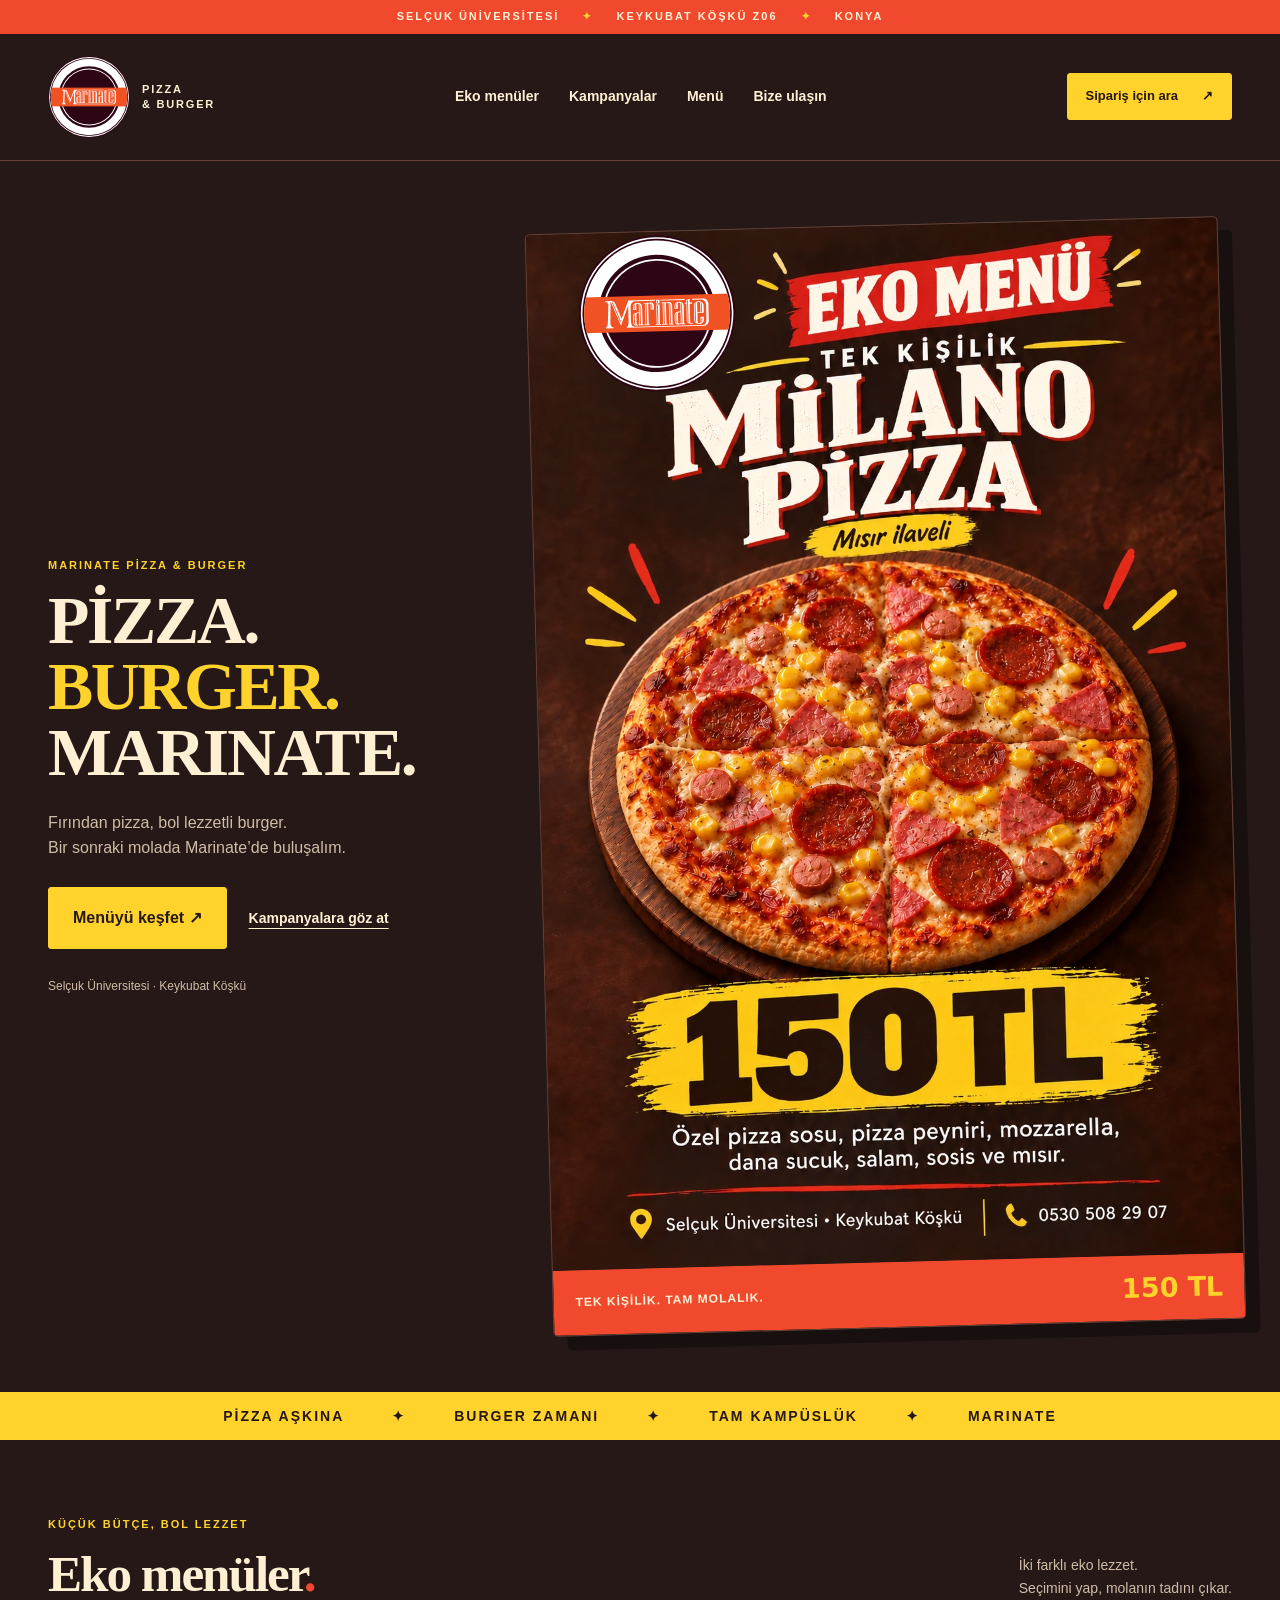
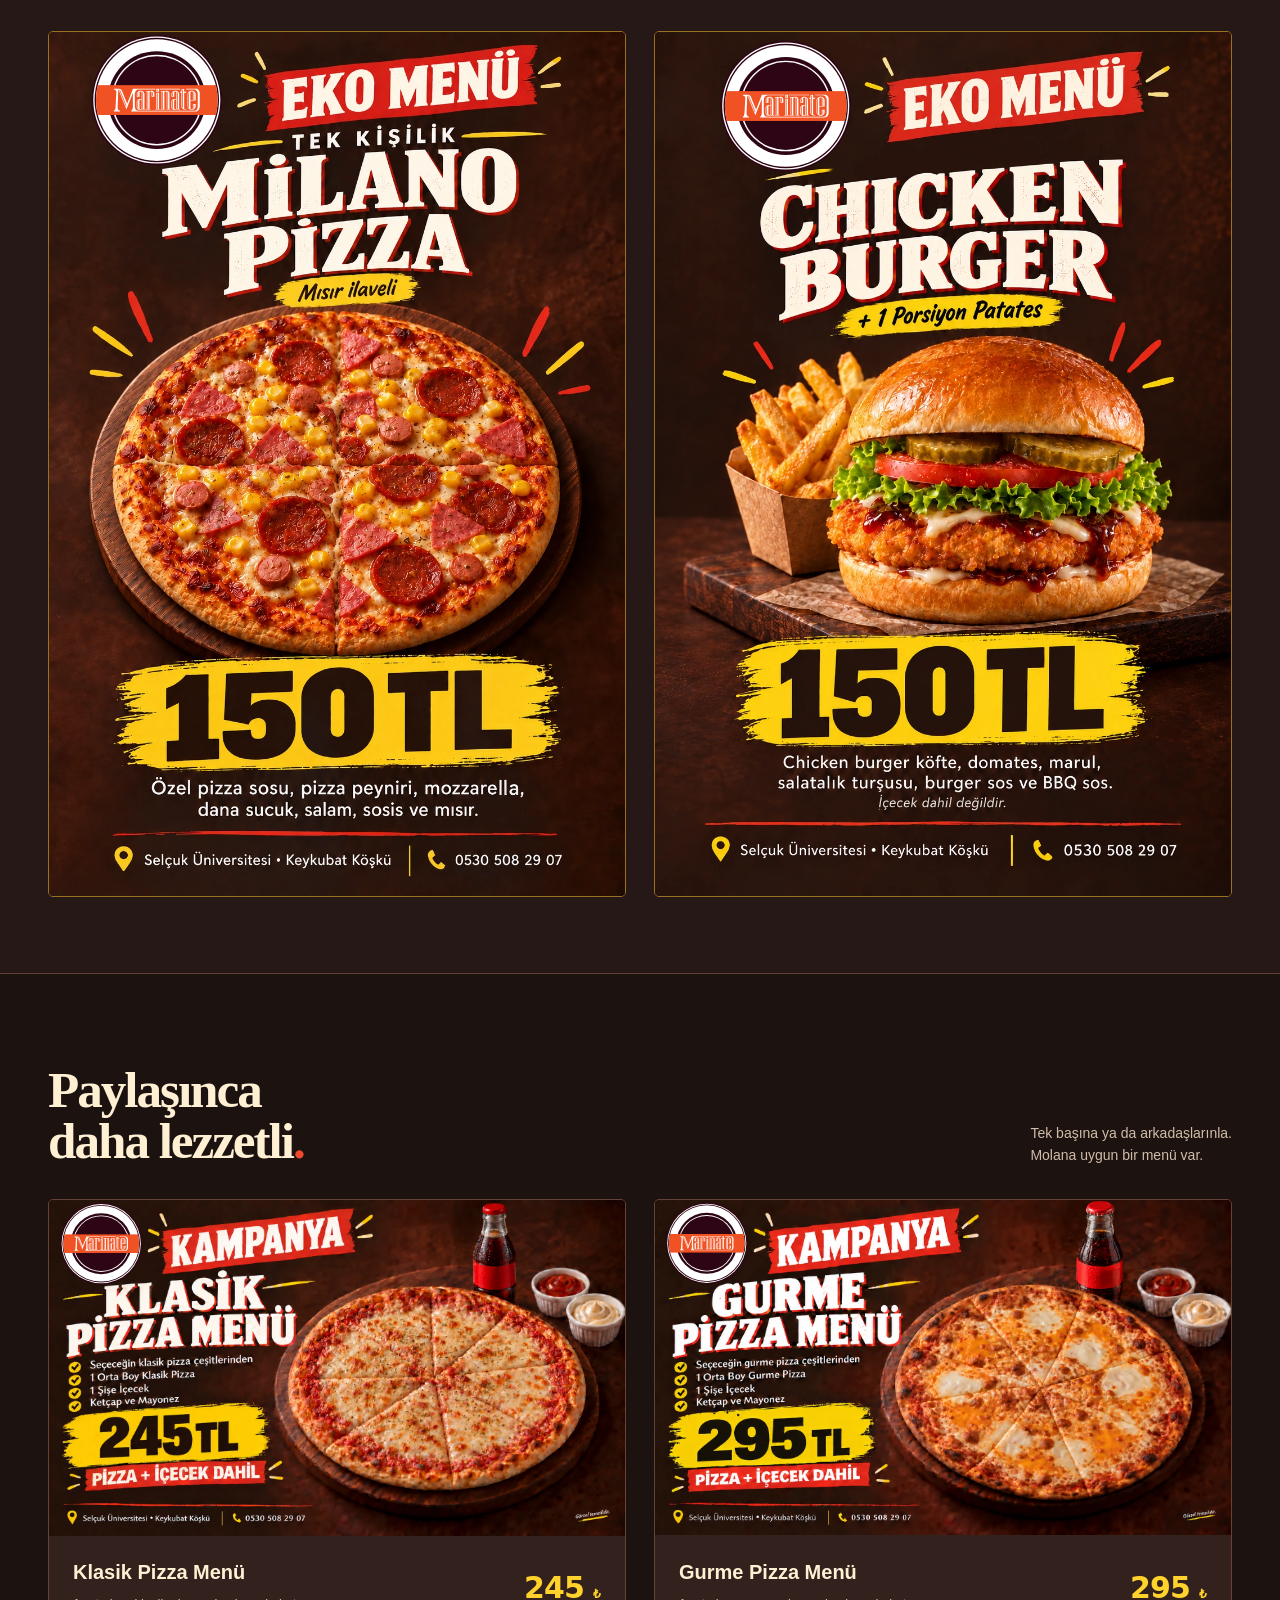
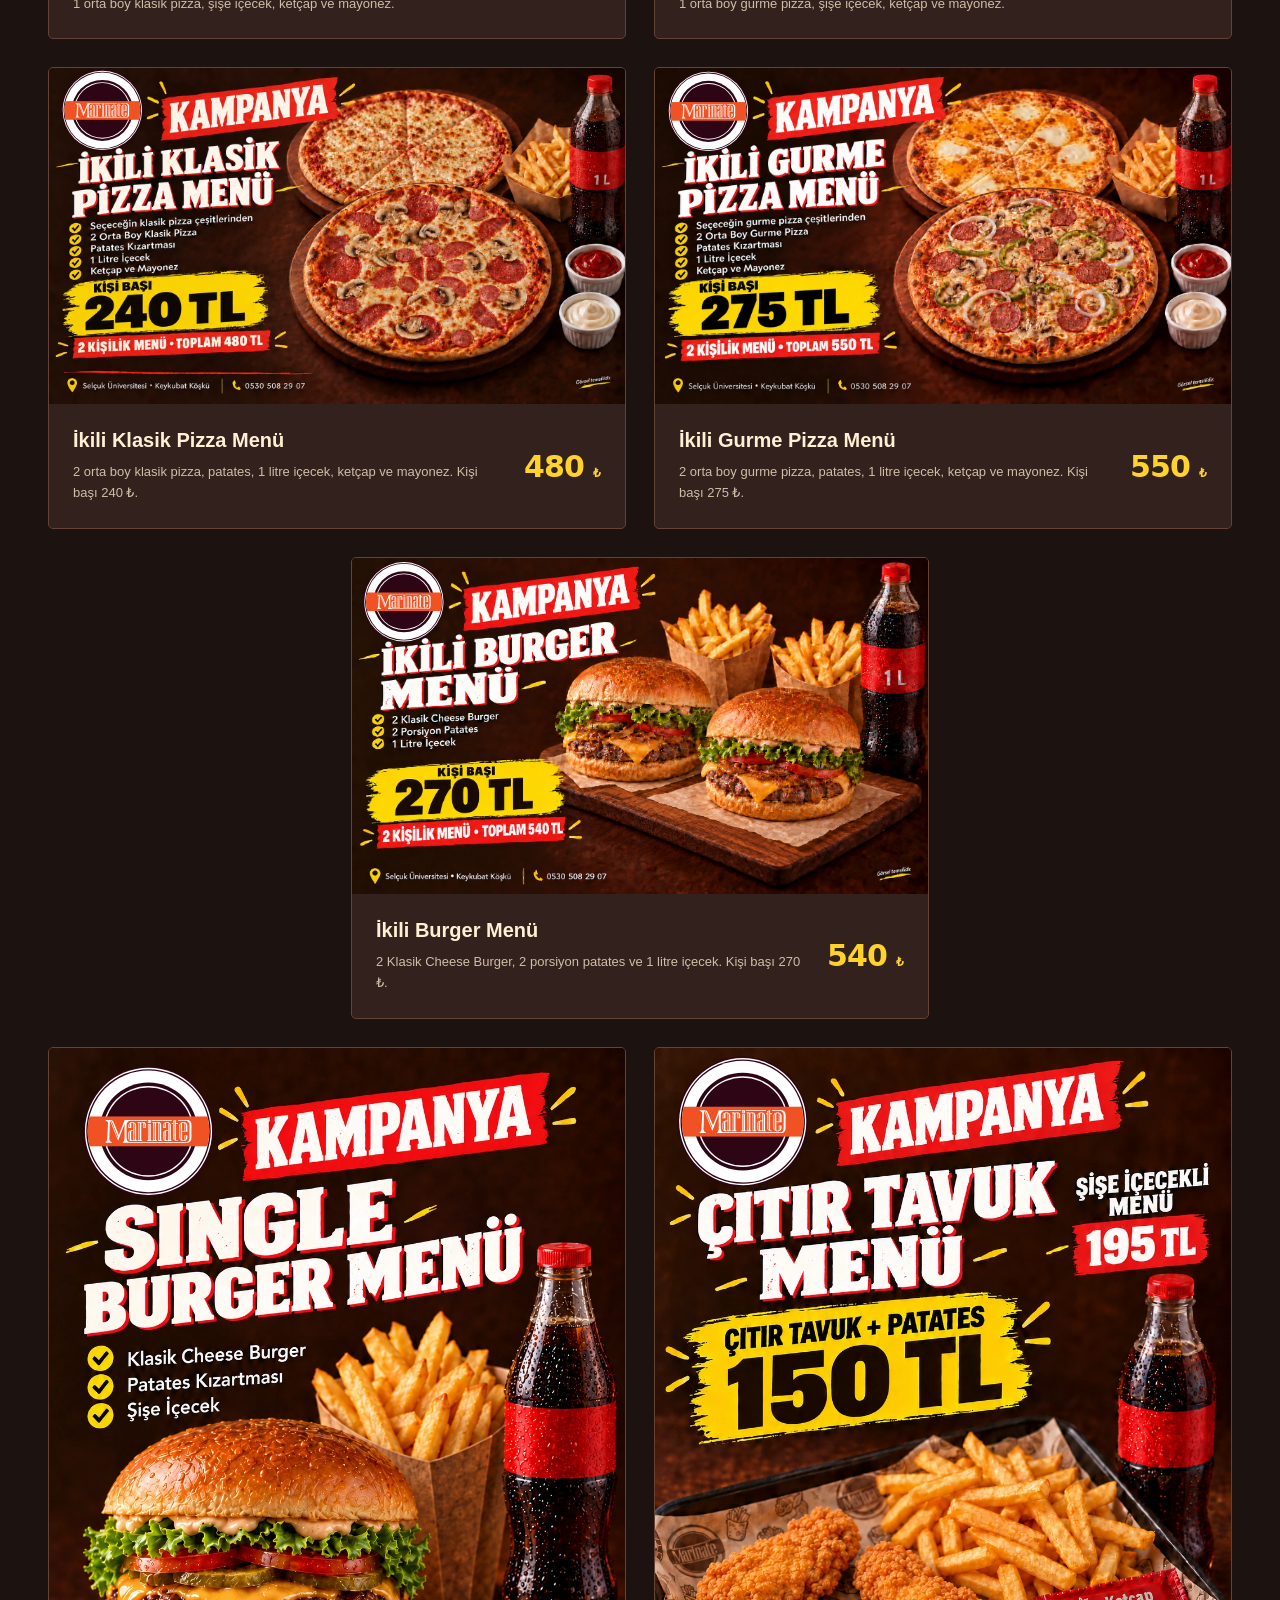
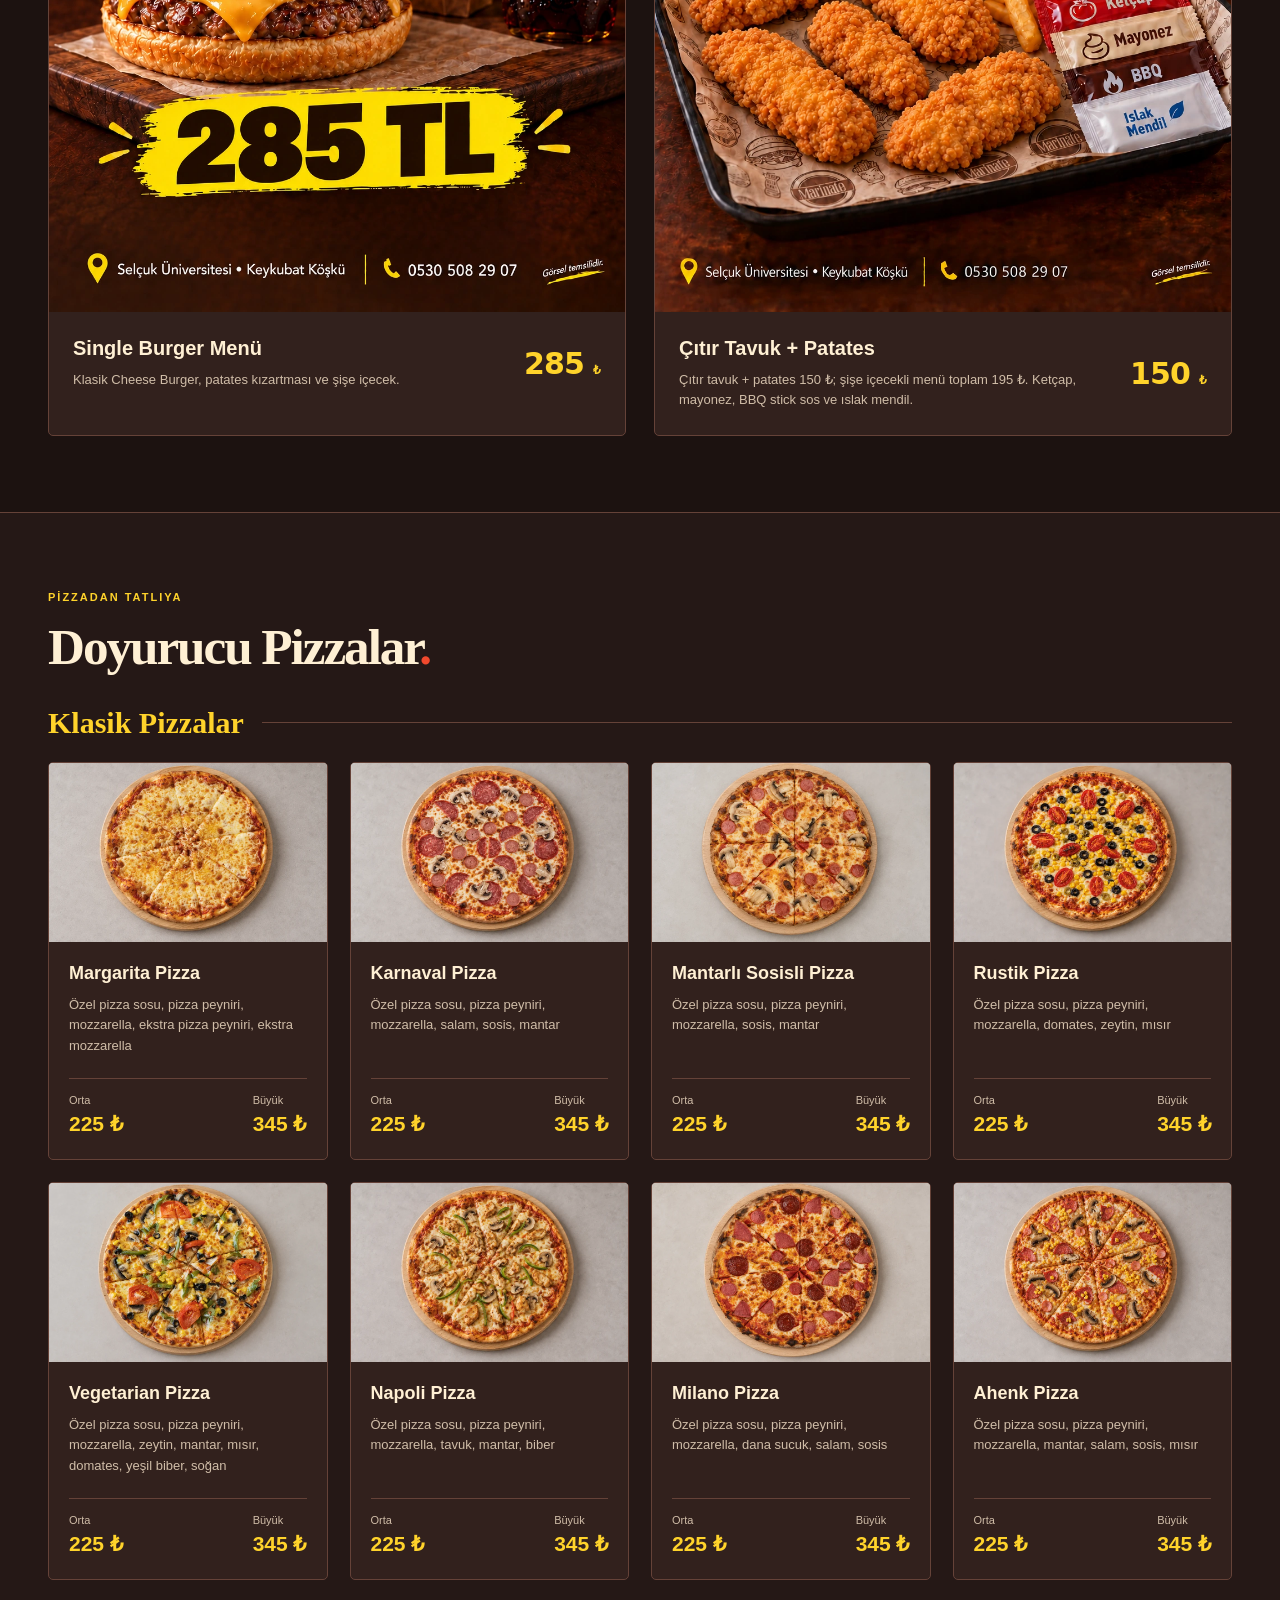
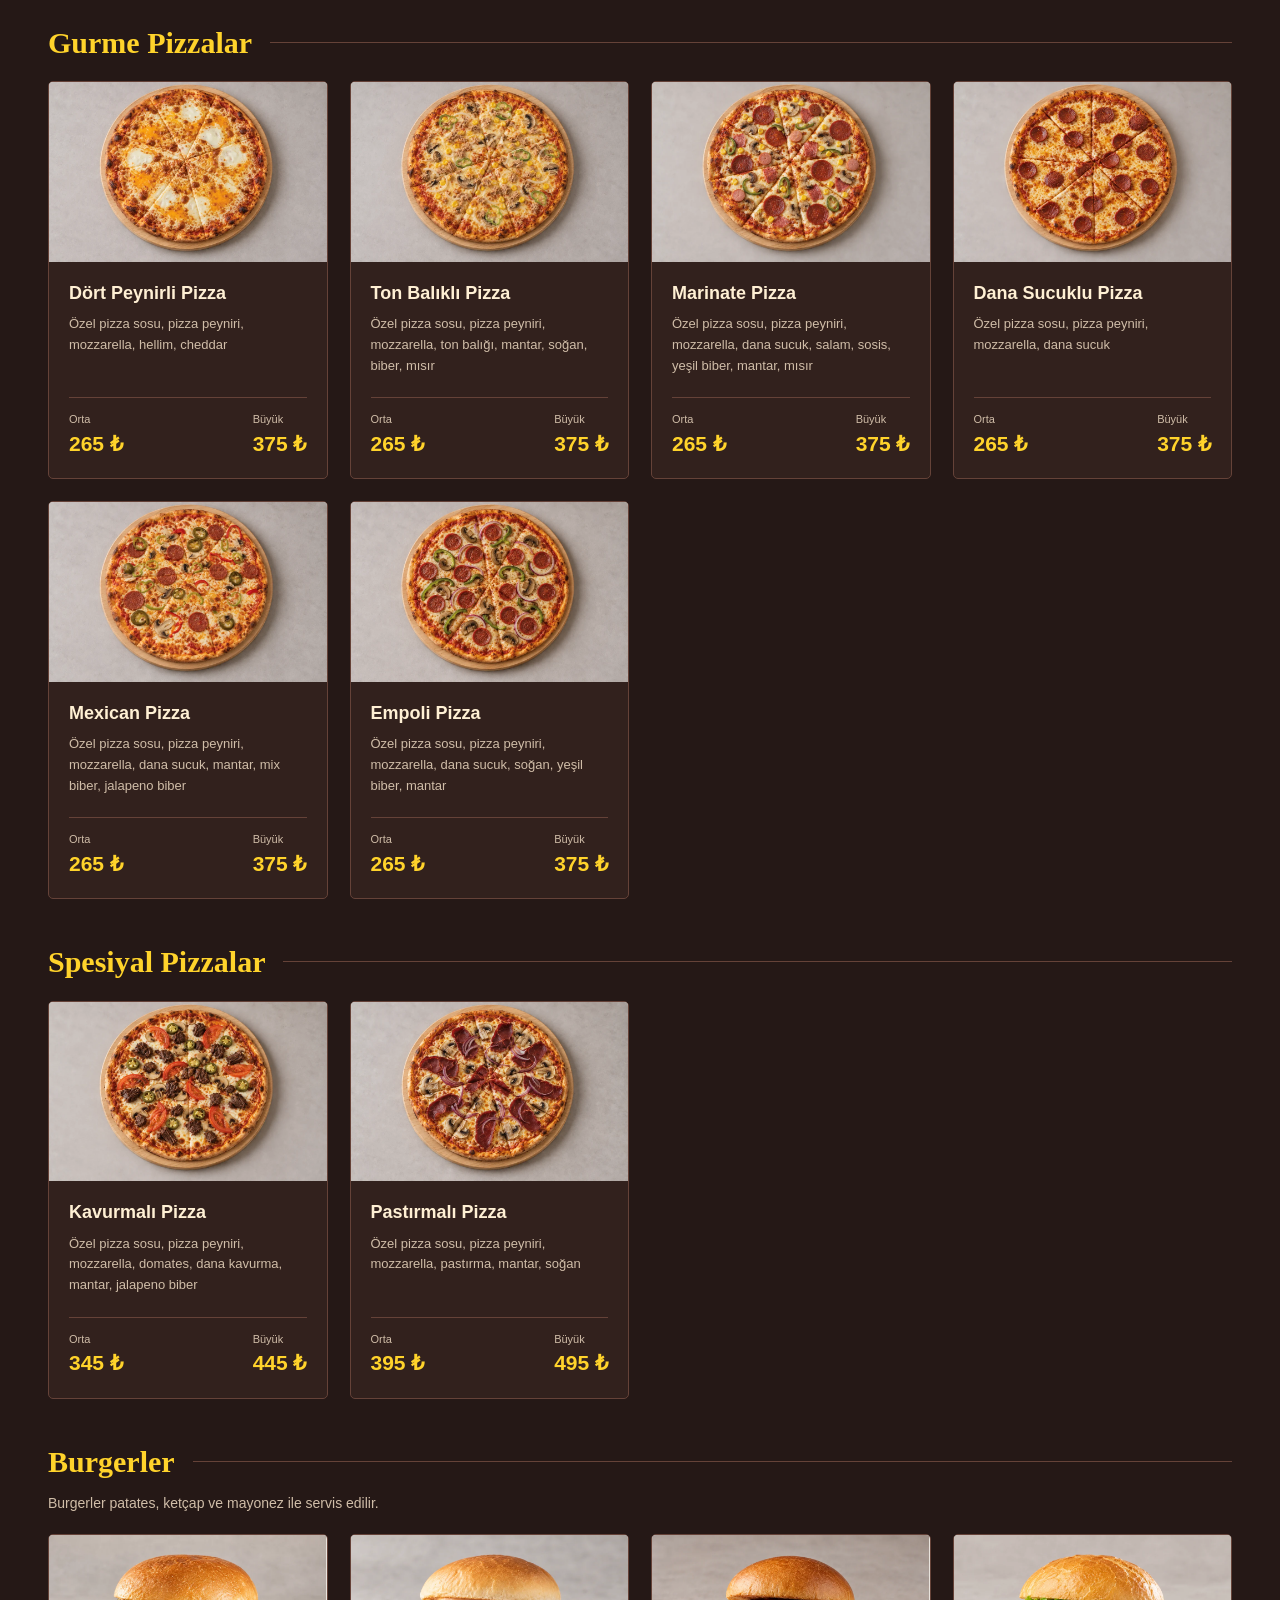
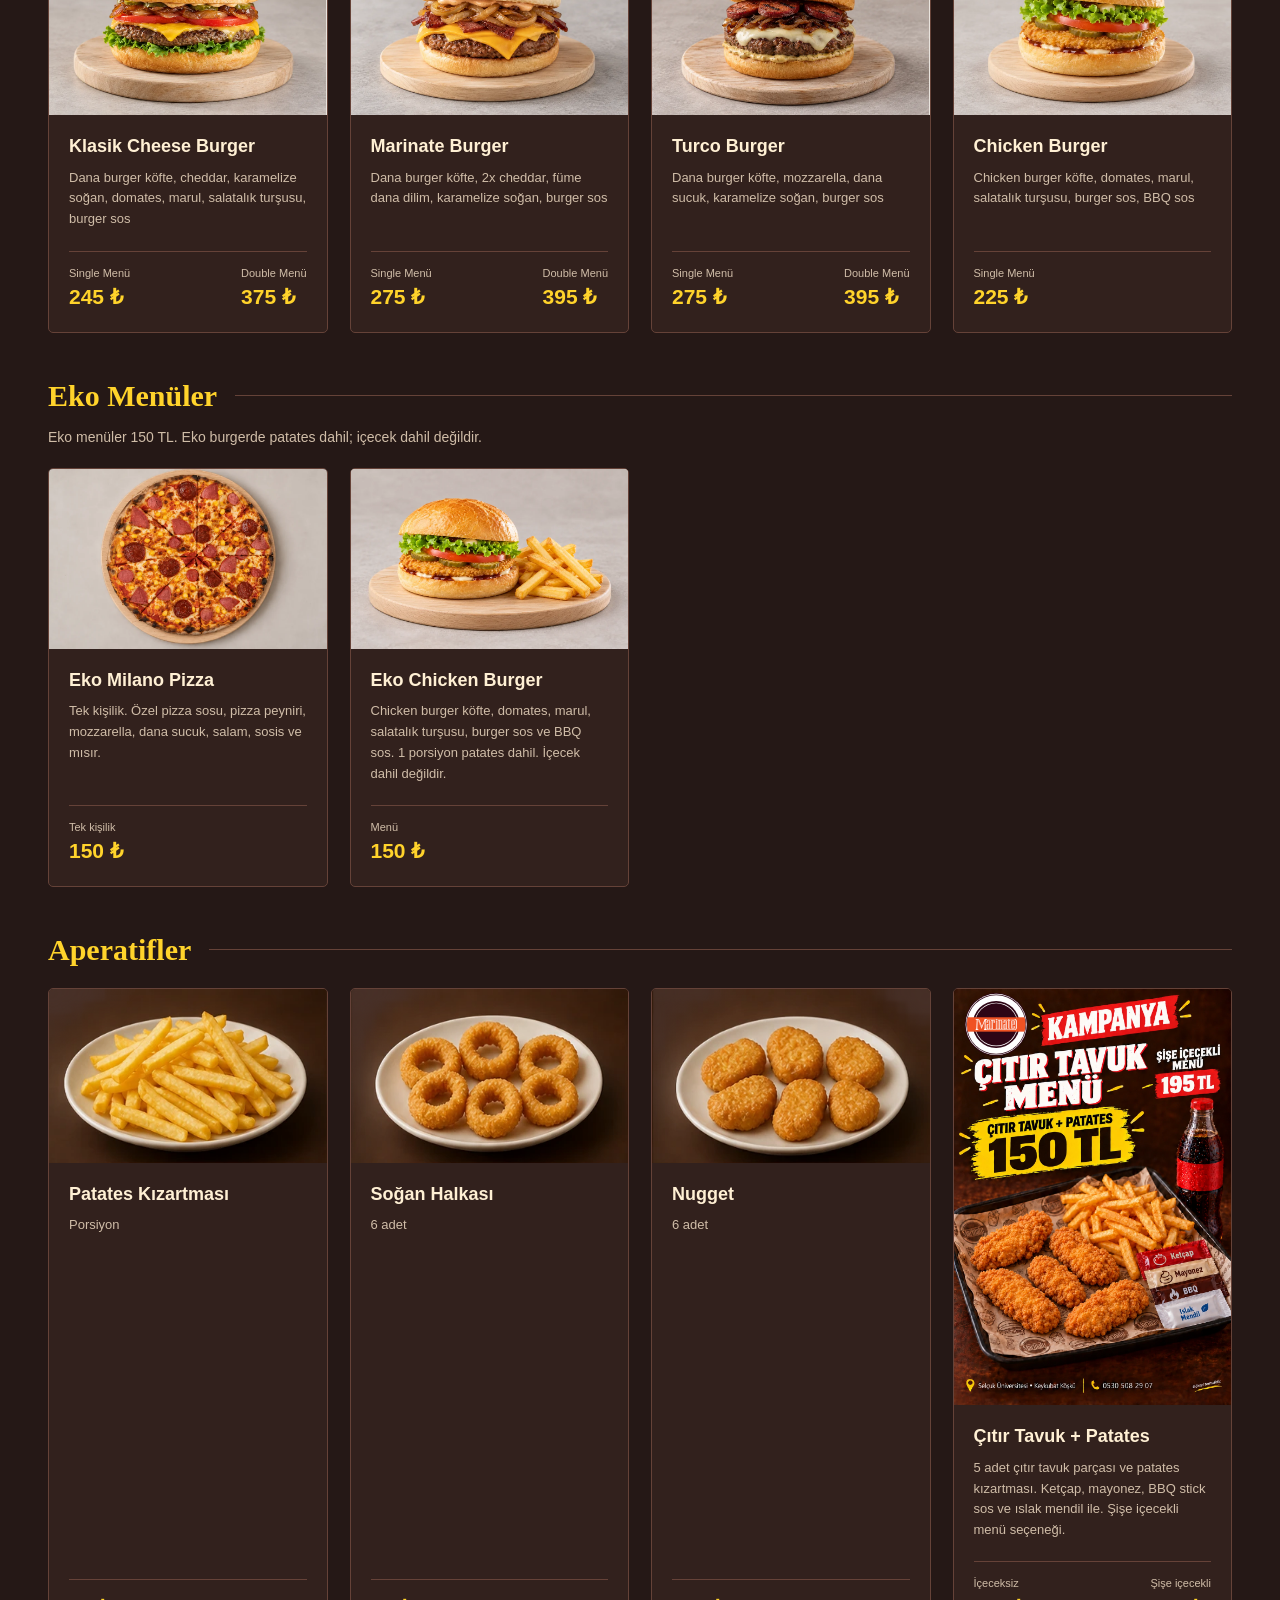
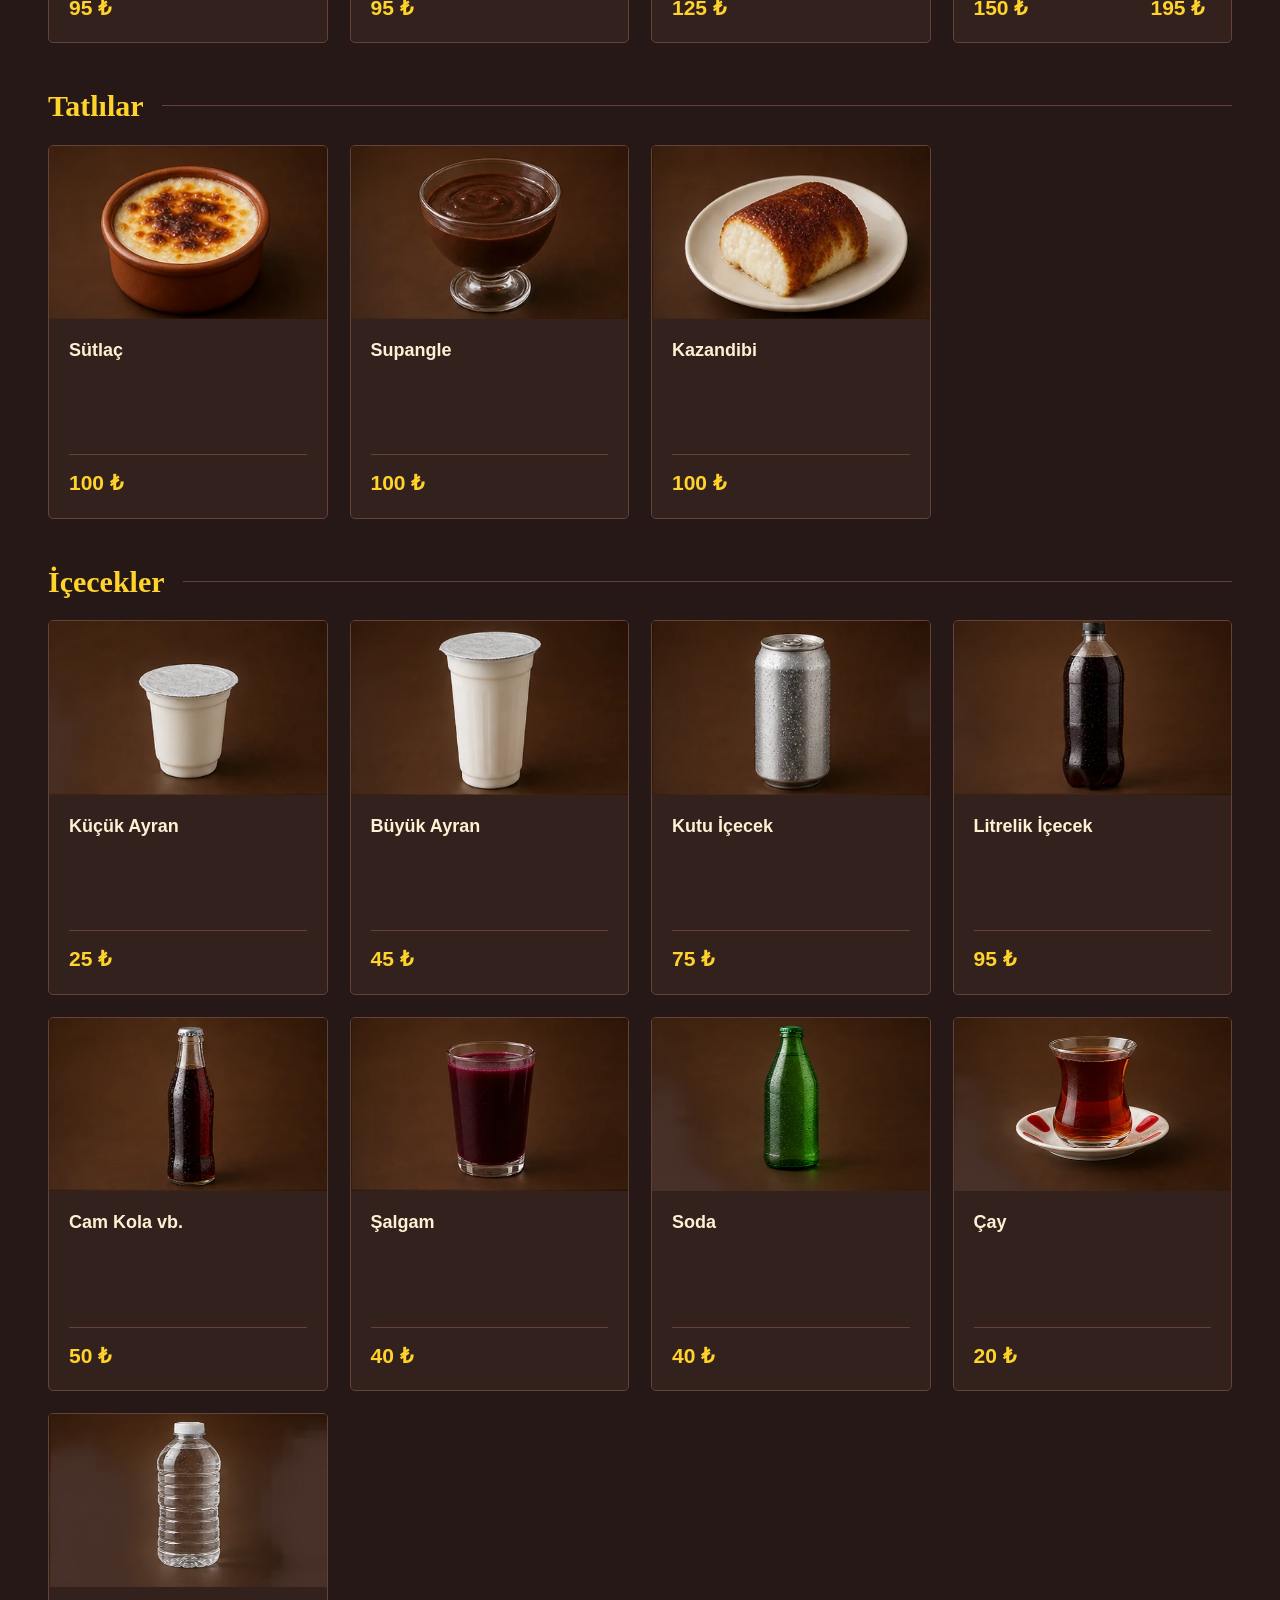
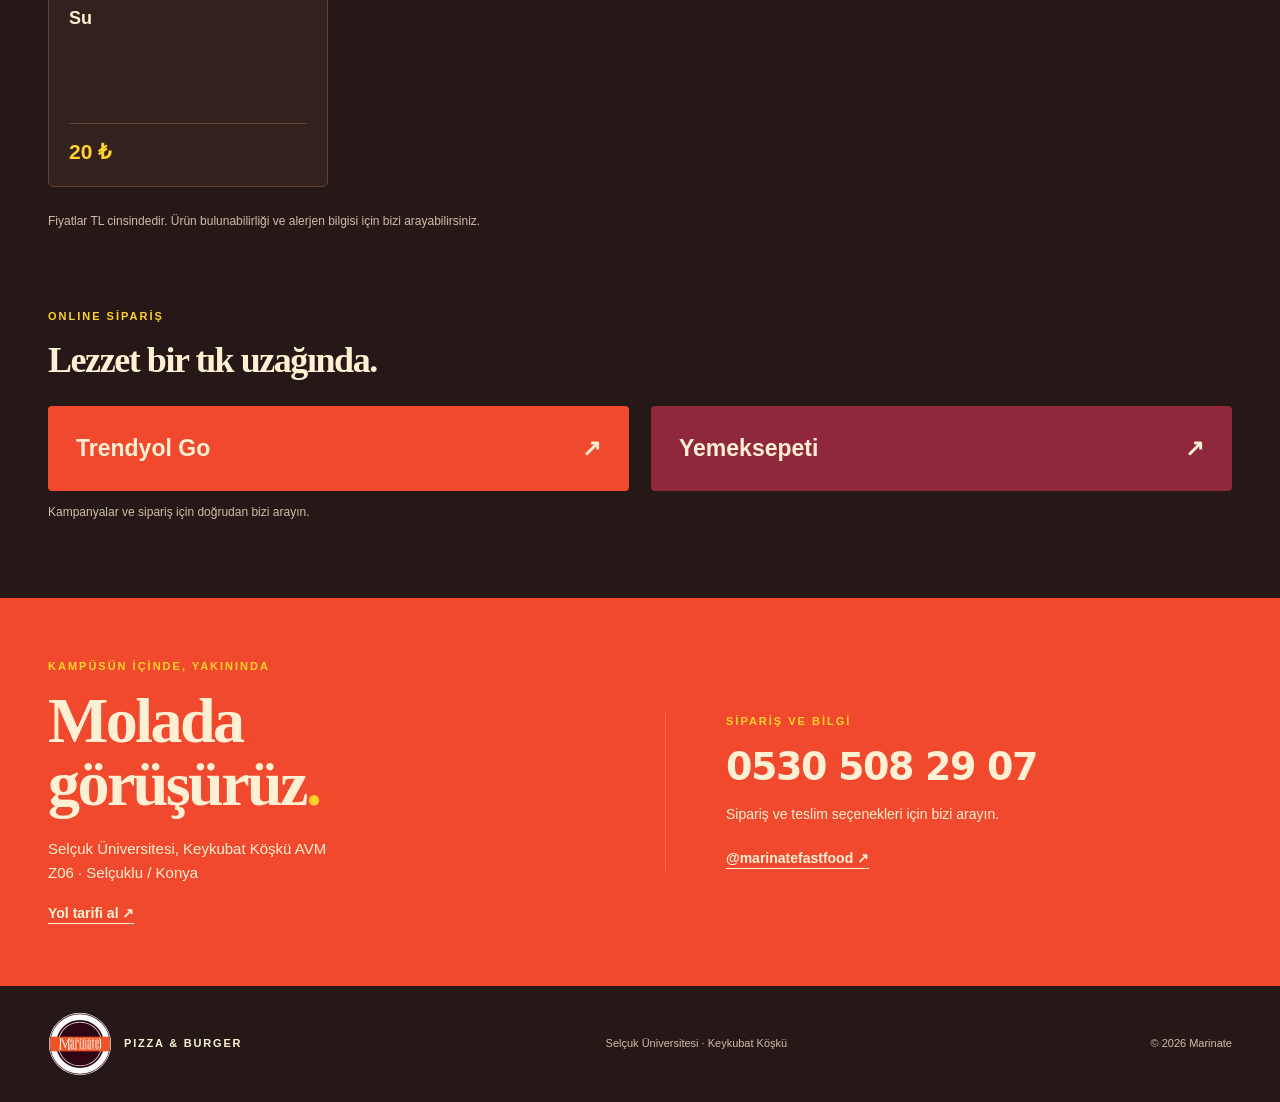
==== commit cebb6f18: "Add files via upload" ====
--- a/index.html
+++ b/index.html
@@ -4,7 +4,7 @@
 <meta charset="utf-8"><meta name="viewport" content="width=device-width,initial-scale=1">
 <meta name="theme-color" content="#251816">
 <meta name="description" content="Marinate Pizza & Burger: Selçuk Üniversitesi Keykubat Köşkü'nde pizza, burger ve 150 TL eko menüler. Menüyü keşfet, kampanyaları gör. 0530 508 29 07.">
-<title>Marinate Pizza & Burger | Kampüsün Lezzet Molası</title>
+<title>Marinate Pizza & Burger | Menü ve Kampanyalar</title>
 <link rel="icon" data-asset-href="logo-sharp.png"><style>@font-face{font-family:Marinate;src:url('[data-uri]